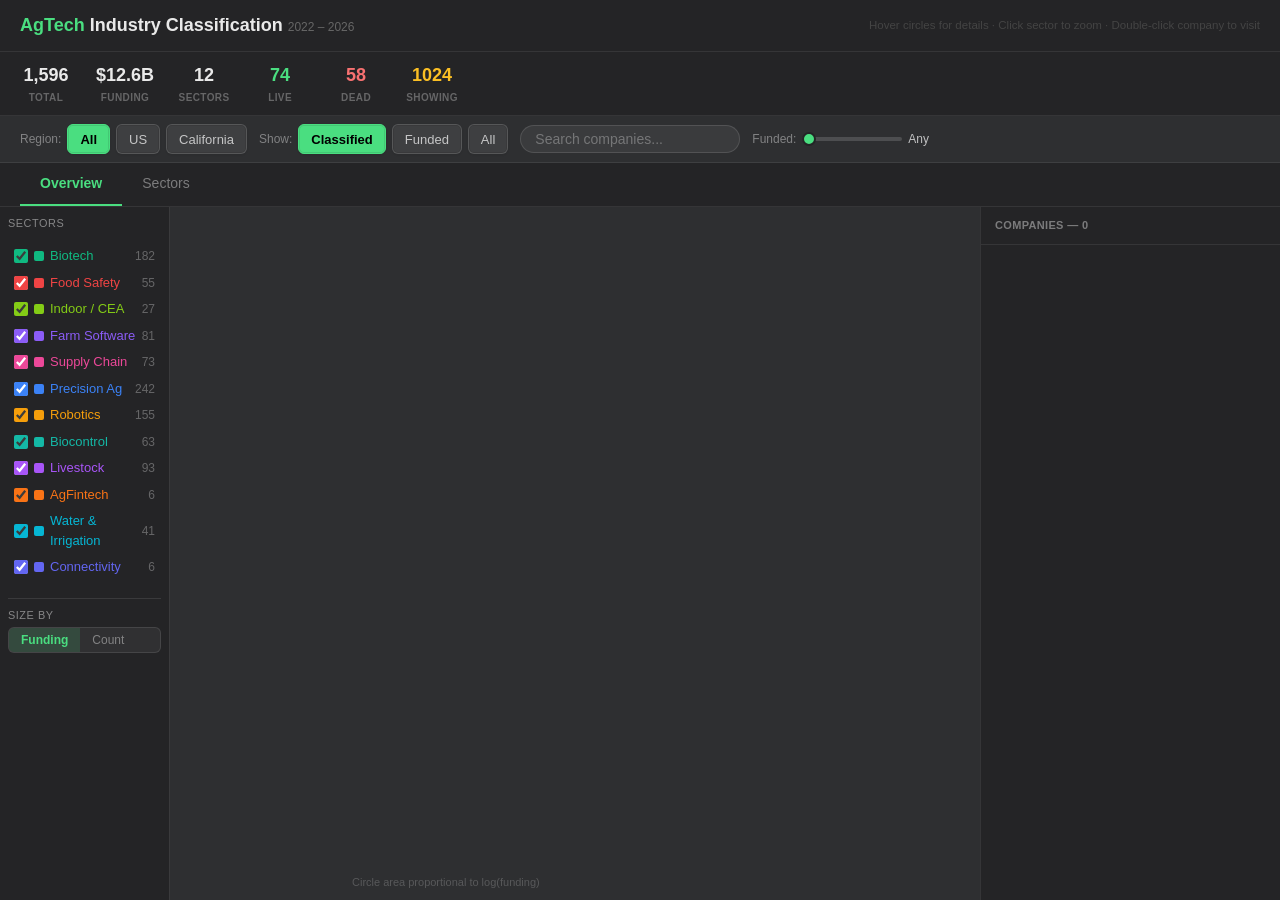
==== index.html @ d86bda13 "dashboard overhaul: mochi theme, treemap sector zoom, funding filter, full-width views" ====
<!DOCTYPE html>
<html lang="en">
<head>
<meta charset="UTF-8">
<meta name="viewport" content="width=device-width, initial-scale=1.0">
<title>AgTech Industry Classification</title>
<style>
* { box-sizing: border-box; margin: 0; padding: 0; }
body {
  font-family: ui-sans-serif, -apple-system, BlinkMacSystemFont, "Segoe UI Variable Display", "Segoe UI", Helvetica, Arial, sans-serif;
  font-size: 14px;
  line-height: 1.5;
  -webkit-font-smoothing: antialiased;
  -moz-osx-font-smoothing: grayscale;
  background: #2e2f31;
  color: rgba(255,255,255,0.9);
  height: 100vh;
  display: flex;
  flex-direction: column;
  overflow: hidden;
}

/* Header */
.header {
  padding: 12px 20px;
  display: flex;
  justify-content: space-between;
  align-items: center;
  border-bottom: 1px solid rgba(255,255,255,0.08);
  flex-shrink: 0;
  background: #242426;
}
.header h1 { font-size: 18px; font-weight: 600; }
.header h1 span { color: #4ade80; }

/* Stats bar */
.stats-bar {
  display: flex;
  gap: 24px;
  padding: 10px 20px;
  background: #242426;
  border-bottom: 1px solid rgba(255,255,255,0.08);
  flex-shrink: 0;
  flex-wrap: wrap;
}
.stat { text-align: center; min-width: 52px; }
.stat .value { font-size: 18px; font-weight: 700; color: rgba(255,255,255,0.9); }
.stat .label { font-size: 10px; font-weight: 600; color: rgba(255,255,255,0.3); text-transform: uppercase; letter-spacing: 0.04em; margin-top: 1px; }

/* Filter bar */
.filter-bar {
  display: flex;
  gap: 12px;
  align-items: center;
  padding: 8px 20px;
  background: #2e2f31;
  border-bottom: 1px solid rgba(255,255,255,0.08);
  flex-wrap: wrap;
  flex-shrink: 0;
}
.filter-group { display: flex; align-items: center; gap: 6px; }
.filter-group label { font-size: 12px; font-weight: 500; color: rgba(255,255,255,0.4); white-space: nowrap; }
.toggle-btn {
  padding: 4px 12px;
  height: 30px;
  border-radius: 6px;
  font-size: 13px;
  font-weight: 500;
  cursor: pointer;
  background: rgba(255,255,255,0.08);
  border: 1px solid rgba(255,255,255,0.12);
  color: rgba(255,255,255,0.7);
  transition: background 100ms ease-out;
  box-shadow: rgba(15,15,15,0.1) 0px 0px 0px 1px inset, rgba(15,15,15,0.1) 0px 1px 2px;
}
.toggle-btn.active { background: #4ade80; color: #000; border-color: #4ade80; font-weight: 600; }
.toggle-btn:hover:not(.active) { background: rgba(255,255,255,0.12); }
.search-inline {
  background: rgba(255,255,255,0.06);
  border: 1px solid rgba(255,255,255,0.12);
  border-radius: 17px;
  padding: 5px 14px;
  color: rgba(255,255,255,0.9);
  font-size: 14px;
  width: 220px;
  outline: none;
}
.search-inline:focus { border-color: rgb(58,151,212); box-shadow: rgb(58 151 212 / 36%) 0px 0px 0px 3px; }
.search-inline::placeholder { color: rgba(255,255,255,0.3); }
.funding-slider {
  -webkit-appearance: none;
  appearance: none;
  width: 100px;
  height: 4px;
  background: rgba(255,255,255,0.15);
  border-radius: 2px;
  outline: none;
  cursor: pointer;
}
.funding-slider::-webkit-slider-thumb {
  -webkit-appearance: none;
  width: 14px;
  height: 14px;
  border-radius: 50%;
  background: #4ade80;
  cursor: pointer;
  border: 2px solid #242426;
}
.funding-slider::-moz-range-thumb {
  width: 14px;
  height: 14px;
  border-radius: 50%;
  background: #4ade80;
  cursor: pointer;
  border: 2px solid #242426;
}

/* Tab bar */
.tab-bar {
  display: flex;
  gap: 0;
  padding: 0 20px;
  background: #242426;
  border-bottom: 1px solid rgba(255,255,255,0.08);
  flex-shrink: 0;
  position: relative;
}
.tab-bar .zoom-label {
  position: absolute;
  left: 50%;
  top: 50%;
  transform: translate(-50%, -50%);
  font-size: 15px;
  font-weight: 600;
  color: rgba(255,255,255,0.9);
  pointer-events: none;
  opacity: 0;
  transition: opacity 250ms;
}
.tab-bar .zoom-label.visible { opacity: 1; }
.tab {
  padding: 10px 20px;
  font-size: 14px;
  font-weight: 500;
  cursor: pointer;
  border-bottom: 2px solid transparent;
  color: rgba(255,255,255,0.4);
  transition: color 150ms, border-color 150ms;
  white-space: nowrap;
  user-select: none;
}
.tab:hover { color: rgba(255,255,255,0.7); }
.tab.active { color: #4ade80; border-bottom-color: #4ade80; font-weight: 600; }
.tab.hidden { display: none; }

/* Main layout */
.main { display: flex; flex: 1; min-height: 0; }

/* View panels */
.view-panel { flex: 1; min-width: 0; overflow: hidden; display: flex; flex-direction: column; }
.view-panel.hidden { display: none; }

/* Circle packing view */
#view-pack {
  position: relative;
  background: #2e2f31;
  flex-direction: row;
  display: flex;
  gap: 0;
}
#view-pack.hidden { display: none !important; }
#pack-svg { width: 100%; height: 100%; display: block; }
.pack-size-toggle {
  display: flex;
  gap: 0;
  background: rgba(255,255,255,0.06);
  border: 1px solid rgba(255,255,255,0.1);
  border-radius: 6px;
  overflow: hidden;
}
.pack-size-toggle button {
  padding: 5px 12px;
  font-size: 12px;
  font-weight: 500;
  cursor: pointer;
  background: transparent;
  border: none;
  color: rgba(255,255,255,0.4);
  transition: background 100ms ease-out, color 150ms;
}
.pack-size-toggle button.active { background: rgba(74,222,128,0.15); color: #4ade80; font-weight: 600; }
.pack-size-toggle button:hover:not(.active) { background: rgba(255,255,255,0.08); color: rgba(255,255,255,0.7); }
.sector-checks {
  display: flex;
  flex-direction: column;
  gap: 1px;
  padding: 8px 0;
}
.sector-check {
  display: flex;
  align-items: center;
  gap: 6px;
  font-size: 13px;
  font-weight: 500;
  cursor: pointer;
  user-select: none;
  padding: 3px 6px;
  border-radius: 5px;
}
.sector-check:hover { background: rgba(255,255,255,0.06); }
.sector-check input[type=checkbox] { accent-color: var(--sector-color, #4ade80); width: 14px; height: 14px; cursor: pointer; }
.sector-check .swatch { width: 10px; height: 10px; border-radius: 2px; flex-shrink: 0; }
.sector-check.excluded { opacity: 0.35; }
.sector-check .check-label { flex: 1; }
.sector-check .check-count { color: rgba(255,255,255,0.3); font-size: 12px; font-weight: 500; }
.pack-methodology {
  position: absolute;
  bottom: 10px;
  left: 182px;
  font-size: 11px;
  color: rgba(255,255,255,0.2);
  pointer-events: none;
}

/* Sectors view */
#view-sectors {
  overflow-y: auto;
  padding: 16px;
}
.sectors-grid {
  display: grid;
  grid-template-columns: repeat(auto-fill, minmax(340px, 1fr));
  gap: 12px;
}
.sector-card {
  background: #242426;
  border: 1px solid rgba(255,255,255,0.08);
  border-radius: 8px;
  padding: 16px 16px 16px 20px;
  cursor: pointer;
  transition: border-color 200ms, transform 100ms, box-shadow 200ms;
  position: relative;
  overflow: hidden;
  box-shadow: 0 2px 8px rgba(0,0,0,0.15);
}
.sector-card:hover { border-color: rgba(255,255,255,0.18); transform: translateY(-1px); box-shadow: 0 4px 16px rgba(0,0,0,0.25); }
.sector-card .sector-bar {
  position: absolute;
  top: 0;
  left: 0;
  width: 4px;
  height: 100%;
  border-radius: 8px 0 0 8px;
}
.sector-card .sector-header {
  display: flex;
  justify-content: space-between;
  align-items: flex-start;
  margin-bottom: 6px;
}
.sector-card .sector-name { font-size: 16px; font-weight: 600; }
.sector-card .sector-funding { font-size: 16px; font-weight: 700; color: #4ade80; }
.sector-card .sector-count { font-size: 12px; font-weight: 500; color: rgba(255,255,255,0.4); margin-top: 2px; text-align: right; }
.sector-card .sector-desc { font-size: 13px; color: rgba(255,255,255,0.45); margin-bottom: 10px; line-height: 1.5; }
.top-companies { display: flex; flex-wrap: wrap; gap: 5px; }
.company-chip {
  background: rgba(255,255,255,0.06);
  border: 1px solid rgba(255,255,255,0.08);
  border-radius: 4px;
  padding: 3px 8px;
  font-size: 12px;
  white-space: nowrap;
}
.company-chip.dead { opacity: 0.35; text-decoration: line-through; }
.company-chip .chip-funding { color: #4ade80; margin-left: 4px; font-weight: 500; }

/* Detail treemap view */
#view-detail {
  padding: 12px 16px;
}
.detail-header {
  display: flex;
  align-items: center;
  gap: 12px;
  margin-bottom: 10px;
  flex-shrink: 0;
}
.back-btn {
  background: rgba(255,255,255,0.08);
  border: 1px solid rgba(255,255,255,0.12);
  border-radius: 6px;
  padding: 5px 14px;
  color: rgba(255,255,255,0.9);
  font-size: 13px;
  font-weight: 500;
  cursor: pointer;
  box-shadow: rgba(15,15,15,0.1) 0px 0px 0px 1px inset, rgba(15,15,15,0.1) 0px 1px 2px;
  transition: background 100ms ease-out;
}
.back-btn:hover { background: rgba(255,255,255,0.12); }
.detail-title { font-size: 18px; font-weight: 600; }
#detail-treemap-wrap { flex: 1; min-height: 0; }
#detail-treemap-wrap svg { display: block; }

/* Sidebar */
.sidebar {
  width: 300px;
  border-left: 1px solid rgba(255,255,255,0.08);
  display: flex;
  flex-direction: column;
  overflow: hidden;
  flex-shrink: 0;
  background: #242426;
}
.sidebar-header {
  padding: 10px 14px;
  font-size: 11px;
  font-weight: 700;
  color: rgba(255,255,255,0.4);
  text-transform: uppercase;
  letter-spacing: 0.03em;
  border-bottom: 1px solid rgba(255,255,255,0.08);
  flex-shrink: 0;
}
.company-list { flex: 1; overflow-y: auto; }
.company-item {
  padding: 8px 14px;
  border-bottom: 1px solid rgba(255,255,255,0.05);
  cursor: default;
  transition: background 100ms ease-out;
}
.company-item:hover { background: rgba(255,255,255,0.04); }
.company-item.clickable { cursor: pointer; }
.company-item .ci-name { font-size: 14px; font-weight: 500; display: flex; align-items: baseline; gap: 6px; }
.company-item .ci-funding {
  display: inline-block;
  background: rgba(74,222,128,0.15);
  color: #4ade80;
  font-size: 11px;
  font-weight: 600;
  padding: 1px 6px;
  border-radius: 3px;
}
.company-item .ci-meta { color: rgba(255,255,255,0.35); font-size: 12px; margin-top: 2px; }
.company-item.dead .ci-name { color: #f87171; text-decoration: line-through; opacity: 0.6; }

/* Tooltip */
#tooltip {
  position: fixed;
  background: rgb(15,15,15);
  border: 1px solid rgba(255,255,255,0.1);
  border-radius: 6px;
  padding: 12px 14px;
  font-size: 14px;
  pointer-events: none;
  z-index: 9999;
  max-width: 300px;
  box-shadow: rgba(15,15,15,0.05) 0px 0px 0px 1px, rgba(15,15,15,0.1) 0px 5px 10px, rgba(15,15,15,0.2) 0px 15px 40px;
  display: none;
  color: rgba(255,255,255,0.9);
}
#tooltip .tt-name { font-weight: 600; font-size: 15px; margin-bottom: 8px; }
#tooltip .tt-row { display: flex; justify-content: space-between; gap: 16px; padding: 3px 0; font-size: 13px; }
#tooltip .tt-label { color: rgba(255,255,255,0.4); }
#tooltip .tt-desc { margin-top: 8px; color: rgba(255,255,255,0.6); font-size: 13px; line-height: 1.5; border-top: 1px solid rgba(255,255,255,0.08); padding-top: 8px; }
</style>
</head>
<body>

<!-- Header -->
<div class="header">
  <h1><span>AgTech</span> Industry Classification <span style="font-size:0.75rem;color:#666;font-weight:400">2022 &ndash; 2026</span></h1>
  <div style="font-size:0.72rem;color:#444">Hover circles for details &middot; Click sector to zoom &middot; Double-click company to visit</div>
</div>

<!-- Stats bar -->
<div class="stats-bar">
  <div class="stat"><div class="value" id="stat-total">0</div><div class="label">Total</div></div>
  <div class="stat"><div class="value" id="stat-funding">$0</div><div class="label">Funding</div></div>
  <div class="stat"><div class="value" id="stat-sectors">0</div><div class="label">Sectors</div></div>
  <div class="stat"><div class="value" id="stat-live" style="color:#4ade80">0</div><div class="label">Live</div></div>
  <div class="stat"><div class="value" id="stat-dead" style="color:#f87171">0</div><div class="label">Dead</div></div>
  <div class="stat"><div class="value" id="stat-showing" style="color:#fbbf24">0</div><div class="label">Showing</div></div>
</div>

<!-- Filter bar -->
<div class="filter-bar">
  <div class="filter-group">
    <label>Region:</label>
    <button class="toggle-btn active" id="btnAll" onclick="setGeo('ALL')">All</button>
    <button class="toggle-btn" id="btnUS" onclick="setGeo('US')">US</button>
    <button class="toggle-btn" id="btnCA" onclick="setGeo('CA')">California</button>
  </div>
  <div class="filter-group">
    <label>Show:</label>
    <button class="toggle-btn active" id="btnClassified" onclick="setClass('CLASSIFIED')">Classified</button>
    <button class="toggle-btn" id="btnFunded" onclick="setClass('FUNDED')">Funded</button>
    <button class="toggle-btn" id="btnAllClass" onclick="setClass('ALL')">All</button>
  </div>
  <div class="filter-group">
    <input type="text" class="search-inline" id="search" placeholder="Search companies...">
  </div>
  <div class="filter-group">
    <label>Funded:</label>
    <input type="range" id="funding-slider" min="0" max="7" value="0" class="funding-slider">
    <span id="funding-slider-label" style="font-size:12px;font-weight:500;color:rgba(255,255,255,0.7);min-width:36px">Any</span>
  </div>
</div>

<!-- Tab bar -->
<div class="tab-bar">
  <div class="tab active" id="tab-pack" onclick="switchView('pack')">Overview</div>
  <div class="tab" id="tab-sectors" onclick="switchView('sectors')">Sectors</div>
  <div class="tab hidden" id="tab-detail">Detail</div>
  <div class="zoom-label" id="zoom-label"></div>
</div>

<!-- Main -->
<div class="main">

  <!-- Circle Packing View -->
  <div class="view-panel" id="view-pack">
    <!-- Left sidebar: sector filters + size toggle -->
    <div data-pack-sidebar style="width:170px;flex-shrink:0;border-right:1px solid rgba(255,255,255,0.1);padding:8px;overflow-y:auto;background:#242426">
      <div style="font-size:0.68rem;color:rgba(255,255,255,0.45);text-transform:uppercase;letter-spacing:0.05em;margin-bottom:4px">Sectors</div>
      <div class="sector-checks" id="sector-checks"></div>
      <div style="margin-top:10px;border-top:1px solid rgba(255,255,255,0.1);padding-top:8px">
        <div style="font-size:0.68rem;color:rgba(255,255,255,0.45);text-transform:uppercase;letter-spacing:0.05em;margin-bottom:4px">Size by</div>
        <div class="pack-size-toggle">
          <button id="btn-size-funding" class="active" onclick="setSizeMode('funding')">Funding</button>
          <button id="btn-size-count" onclick="setSizeMode('count')">Count</button>
        </div>
      </div>
    </div>
    <!-- Pack canvas -->
    <div style="flex:1;position:relative;overflow:hidden" id="pack-canvas">
      <svg id="pack-svg"></svg>
      <div id="pack-treemap-overlay" style="display:none;position:absolute;inset:0;background:#2e2f31;overflow:hidden;flex-direction:column"></div>
      <div class="pack-methodology" id="pack-methodology">Circle area proportional to log(funding)</div>
    </div>
  </div>

  <!-- Sectors Grid View -->
  <div class="view-panel hidden" id="view-sectors">
    <div class="sectors-grid" id="sectors-grid"></div>
  </div>

  <!-- Detail Treemap View -->
  <div class="view-panel hidden" id="view-detail">
    <div class="detail-header">
      <button class="back-btn" id="back-btn" onclick="goBack()">&#8592; Back</button>
      <div class="detail-title" id="detail-title"></div>
    </div>
    <div id="detail-treemap-wrap" style="flex:1;min-height:0"></div>
  </div>

  <!-- Sidebar: company list -->
  <div class="sidebar">
    <div class="sidebar-header"><span id="sidebar-label">Companies</span> &mdash; <span id="list-count">0</span></div>
    <div class="company-list" id="company-list"></div>
  </div>

</div>

<div id="tooltip"></div>

<script src="https://d3js.org/d3.v7.min.js"></script>
<script>
// ─────────────────────────────────────────────
// Injected data
// ─────────────────────────────────────────────
const DATA = {"companies": [{"name": "2W iTech LLC", "category": "UNKNOWN", "country": "US", "hq_state": "CA", "status": "UNKNOWN", "website": null, "funding": 0, "funding_rounds": [], "description": "Fast field trace detection of herbicides in water", "sources": ["nifa", "nsf_sbir"], "data_richness": 3, "wayback_url": null}, {"name": "2nd Nature", "category": "UNKNOWN", "country": "US", "hq_state": null, "status": "LIVE", "website": "https://www.2ndnature.bio/", "funding": 0, "funding_rounds": [], "description": "", "sources": ["world_agritech"], "data_richness": 2, "wayback_url": null}, {"name": "3Bar Biologics Inc.", "category": "BIOTECH", "country": "US", "hq_state": null, "status": "UNKNOWN", "website": null, "funding": 0, "funding_rounds": [], "description": "Biotechnology", "sources": ["thrive_alumni"], "data_richness": 1, "wayback_url": null}, {"name": "3DEO, Inc.", "category": "LIVESTOCK", "country": "US", "hq_state": "CA", "status": "UNKNOWN", "website": null, "funding": 0, "funding_rounds": [], "description": "This SBIR Phase I Project aims to tackle the two greatest barriers to technology adoption associated with metal additive manufacturing (AM) - cost and", "sources": ["nsf_sbir"], "data_richness": 3, "wayback_url": null}, {"name": "3DGEO DEVELOPMENT INC", "category": "ROBOTICS", "country": "US", "hq_state": "CA", "status": "UNKNOWN", "website": null, "funding": 0, "funding_rounds": [], "description": "This Small Business Innovation Research Phase I project will exploit recent advancements in optimal algorithms for solving the Hamilton-Jacobi equatio", "sources": ["nsf_sbir"], "data_richness": 3, "wayback_url": null}, {"name": "3FATES-XRAY, INC.", "category": "SUPPLY_CHAIN", "country": "US", "hq_state": "CA", "status": "UNKNOWN", "website": null, "funding": 0, "funding_rounds": [], "description": "The broader impact of this Small Business Innovation Research (SBIR) Phase I project relates to the benefits of next-generation X-ray imaging systems.", "sources": ["nsf_sbir"], "data_richness": 3, "wayback_url": null}, {"name": "3Gear Systems", "category": "ROBOTICS", "country": "US", "hq_state": "CA", "status": "UNKNOWN", "website": null, "funding": 0, "funding_rounds": [], "description": "This Small Business Innovation Research (SBIR) Phase I project aims to demonstrate the feasibility of a 3D gestural user input system for computer aid", "sources": ["nsf_sbir"], "data_richness": 3, "wayback_url": null}, {"name": "3LC", "category": "UNKNOWN", "country": "US", "hq_state": null, "status": "LIVE", "website": "https://3lc.ai/", "funding": 0, "funding_rounds": [], "description": "", "sources": ["world_agritech"], "data_richness": 2, "wayback_url": null}, {"name": "3VO MEDICAL, INC", "category": "BIOTECH", "country": "US", "hq_state": "CA", "status": "UNKNOWN", "website": null, "funding": 0, "funding_rounds": [], "description": "The broader/commercial impact of this Small Business Innovation Research Phase I project is the first medical device intervention for augmenting Stage", "sources": ["nsf_sbir"], "data_richness": 3, "wayback_url": null}, {"name": "4AG Robotics", "category": "ROBOTICS", "country": "US", "hq_state": null, "status": "UNKNOWN", "website": null, "funding": 0, "funding_rounds": [], "description": "On-Farm Decision Support", "sources": ["thrive_alumni"], "data_richness": 1, "wayback_url": null}, {"name": "4WIND SCIENCE AND ENGINEERING, LLC.", "category": "PRECISION_AG", "country": "US", "hq_state": "CA", "status": "UNKNOWN", "website": null, "funding": 0, "funding_rounds": [], "description": "This SBIR Phase I project will develop a carbon nanotube based filament that acts as an electron emitter.  The carbon nanotube filament will be applie", "sources": ["nsf_sbir"], "data_richness": 3, "wayback_url": null}, {"name": "6308 SHOREWOOD COURT", "category": "UNKNOWN", "country": "US", "hq_state": "CA", "status": "UNKNOWN", "website": null, "funding": 0, "funding_rounds": [], "description": "Biochemical Isolation of Bs2 and AvrBs2 Interacting Proteins", "sources": ["nifa"], "data_richness": 2, "wayback_url": null}, {"name": "7 GENERATION GAMES INC", "category": "UNKNOWN", "country": "US", "hq_state": "CA", "status": "UNKNOWN", "website": null, "funding": 0, "funding_rounds": [], "description": "Growing Math: Accessible, Cross-Curricular Education in Food and Agricultural Sciences", "sources": ["nifa"], "data_richness": 2, "wayback_url": null}, {"name": "ABZ Innovation", "category": "PRECISION_AG", "country": "Hungary", "hq_state": null, "status": "LIVE", "website": "https://abzinnovation.com", "funding": 8179816.0, "funding_rounds": [{"amount": 8179816.0, "type": "Venture - Series Unknown", "date": "January 2026"}], "description": "Drones, Agriculture, B2B Software, Electronics, Hardware, Manufacturing", "sources": ["growthlist"], "data_richness": 3, "wayback_url": null}, {"name": "ACATECHOL, INC.", "category": "PRECISION_AG", "country": "US", "hq_state": "CA", "status": "UNKNOWN", "website": null, "funding": 0, "funding_rounds": [], "description": "The broader impact/commercial potential of this Small Business Innovation Research (SBIR) Phase I project is a novel anti-infective coating to mitigat", "sources": ["nsf_sbir"], "data_richness": 3, "wayback_url": null}, {"name": "ACP Semiconductor Inc.", "category": "PRECISION_AG", "country": "US", "hq_state": "CA", "status": "UNKNOWN", "website": null, "funding": 0, "funding_rounds": [], "description": "The broader impact/commercial potential of this Small Business Innovation Research (SBIR) Phase I project will enable the development of a unique low ", "sources": ["nsf_sbir"], "data_richness": 3, "wayback_url": null}, {"name": "ACRIGEN BIOSCIENCES, INC.", "category": "BIOTECH", "country": "US", "hq_state": "CA", "status": "UNKNOWN", "website": null, "funding": 0, "funding_rounds": [], "description": "The broader impact of this Small Business Innovation Research (SBIR) Phase I project is to enable safe and effective human gene editing, providing the", "sources": ["nsf_sbir"], "data_richness": 3, "wayback_url": null}, {"name": "ACROSS AI, INC", "category": "AG_FINTECH", "country": "US", "hq_state": "CA", "status": "UNKNOWN", "website": null, "funding": 0, "funding_rounds": [], "description": "The broader/commercial impact of this Small Business Innovation Research (SBIR) Phase I project is to transform enterprise knowledge work by improving", "sources": ["nsf_sbir"], "data_richness": 3, "wayback_url": null}, {"name": "ACTINIX", "category": "ROBOTICS", "country": "US", "hq_state": "CA", "status": "UNKNOWN", "website": null, "funding": 0, "funding_rounds": [], "description": "This Small Business Innovation Research (SBIR) Phase I project is for the construction of an ultra-high-resolution, high-precision phase-shift measure", "sources": ["nsf_sbir"], "data_richness": 3, "wayback_url": null}, {"name": "AEMS CORP", "category": "FOOD_SAFETY", "country": "US", "hq_state": "CA", "status": "UNKNOWN", "website": null, "funding": 0, "funding_rounds": [], "description": "Reformatting GRAS Ingredients as Antimicrobial Materials", "sources": ["nifa"], "data_richness": 2, "wayback_url": null}, {"name": "AEPNUS TECHNOLOGY INC", "category": "UNKNOWN", "country": "US", "hq_state": "CA", "status": "UNKNOWN", "website": null, "funding": 0, "funding_rounds": [], "description": "The broader/commercial impact of this Small Business Innovation Research (SBIR) Phase I project is the creation of an economical and climate-friendly ", "sources": ["nsf_sbir"], "data_richness": 3, "wayback_url": null}, {"name": "AEROMUTABLE CORPORATION", "category": "PRECISION_AG", "country": "US", "hq_state": "CA", "status": "UNKNOWN", "website": null, "funding": 0, "funding_rounds": [], "description": "The broader impact/commercial potential of this Small Business Innovation Research (SBIR) project is to reduce fuel consumption and improve safety in ", "sources": ["nsf_sbir"], "data_richness": 3, "wayback_url": null}, {"name": "AERULEAN PLANT IDENTIFICATION SYSTEMS INC", "category": "UNKNOWN", "country": "US", "hq_state": "CA", "status": "UNKNOWN", "website": null, "funding": 0, "funding_rounds": [], "description": "Breaking the Information Bottlenecks in Retail Plant Sales", "sources": ["nifa"], "data_richness": 2, "wayback_url": null}, {"name": "AFINGEN, INC.", "category": "AG_BIOCONTROL", "country": "US", "hq_state": "CA", "status": "UNKNOWN", "website": null, "funding": 0, "funding_rounds": [], "description": "Fast-growing high-yield forage crops via a novel biotechnology platform", "sources": ["nifa"], "data_richness": 2, "wayback_url": null}, {"name": "AGENTAI, INC.", "category": "UNKNOWN", "country": "US", "hq_state": "CA", "status": "UNKNOWN", "website": null, "funding": 0, "funding_rounds": [], "description": "Distributed Human Augmentation of Artificial Intelligence", "sources": ["nifa"], "data_richness": 2, "wayback_url": null}, {"name": "AGGENE", "category": "BIOTECH", "country": "US", "hq_state": null, "status": "UNKNOWN", "website": null, "funding": 0, "funding_rounds": [], "description": "Biotechnology", "sources": ["thrive_alumni"], "data_richness": 1, "wayback_url": null}, {"name": "AGIL THERAPEUTICS, INC.", "category": "WATER_IRRIGATION", "country": "US", "hq_state": "CA", "status": "UNKNOWN", "website": null, "funding": 0, "funding_rounds": [], "description": "This Small Business Innovation Research Phase (SBIR) I project is a novel procedural treatment for the 5-10 million people in the U.S. with medical re", "sources": ["nsf_sbir"], "data_richness": 3, "wayback_url": null}, {"name": "AGPOLLEN, LLC", "category": "UNKNOWN", "country": "US", "hq_state": "CA", "status": "UNKNOWN", "website": null, "funding": 0, "funding_rounds": [], "description": "Development of Nest Attractant for the Blue Orchard Bee", "sources": ["nifa"], "data_richness": 2, "wayback_url": null}, {"name": "AGRAQUEST, INC.", "category": "AG_BIOCONTROL", "country": "US", "hq_state": "CA", "status": "UNKNOWN", "website": null, "funding": 0, "funding_rounds": [], "description": "Development of a Novel Microbial Biopesticide for the Control of Insect Pests", "sources": ["nifa"], "data_richness": 2, "wayback_url": null}, {"name": "AGRI-ANALYSIS LLC", "category": "UNKNOWN", "country": "US", "hq_state": "CA", "status": "UNKNOWN", "website": null, "funding": 0, "funding_rounds": [], "description": "Nanobodies as Novel Reagents for Accurate and Rapid Identification of Viral Pathogens in Specialty Crop Plants", "sources": ["nifa"], "data_richness": 2, "wayback_url": null}, {"name": "AGRICULTURAL RESEARCH SERVICE", "category": "UNKNOWN", "country": "US", "hq_state": "CA", "status": "UNKNOWN", "website": null, "funding": 0, "funding_rounds": [], "description": "Does the SLEEPY1 (SLY1) F-box Gene of Arabidopsis Control GA Signaling by Proteolysis?", "sources": ["nifa"], "data_richness": 2, "wayback_url": null}, {"name": "AGRICULTURE & LAND BASED TRAINING ASSOC", "category": "PRECISION_AG", "country": "US", "hq_state": "CA", "status": "UNKNOWN", "website": null, "funding": 0, "funding_rounds": [], "description": "Small Farmer Education, Outreach and Technical Assistance Program on the Central Coast of California", "sources": ["nifa"], "data_richness": 2, "wayback_url": null}, {"name": "AGRIPLAY VENTURES INC.", "category": "INDOOR_CEA", "country": "US", "hq_state": null, "status": "UNKNOWN", "website": null, "funding": 0, "funding_rounds": [], "description": "Next Gen Farms", "sources": ["thrive_alumni"], "data_richness": 1, "wayback_url": null}, {"name": "AGRO-AI", "category": "UNKNOWN", "country": "US", "hq_state": null, "status": "LIVE", "website": "https://agroai-pilot.com/", "funding": 0, "funding_rounds": [], "description": "", "sources": ["world_agritech"], "data_richness": 2, "wayback_url": null}, {"name": "AGRODIT", "category": "UNKNOWN", "country": "US", "hq_state": null, "status": "UNKNOWN", "website": null, "funding": 0, "funding_rounds": [], "description": "", "sources": ["thrive_alumni"], "data_richness": 0, "wayback_url": null}, {"name": "AGROFOCAL TECHNOLOGIES, INC", "category": "PRECISION_AG", "country": "US", "hq_state": "California", "status": "UNKNOWN", "website": null, "funding": 0, "funding_rounds": [], "description": "Real-Time Crop Monitoring System mountable on any Farm Vehicle", "sources": ["sbir_bulk"], "data_richness": 3, "wayback_url": null}, {"name": "AGTEC INNOVATIONS INC", "category": "SUPPLY_CHAIN", "country": "US", "hq_state": "California", "status": "LIVE", "website": "https://www.agtecinnovations.com", "funding": 0, "funding_rounds": [], "description": "SMARTP Fertilizer - The Environment-Friendly Phosphate Alternative", "sources": ["nsf_sbir", "sbir_bulk"], "data_richness": 5, "wayback_url": null}, {"name": "AGUILA TECHNOLOGIES INC", "category": "PRECISION_AG", "country": "US", "hq_state": "CA", "status": "UNKNOWN", "website": null, "funding": 0, "funding_rounds": [], "description": "***  9761500  Capote         This Small Business Innovation Research Phase I project aims to develop entirely new electrographic toners that, when com", "sources": ["nsf_sbir"], "data_richness": 3, "wayback_url": null}, {"name": "AGVOICE", "category": "FARM_SOFTWARE", "country": "US", "hq_state": null, "status": "UNKNOWN", "website": null, "funding": 0, "funding_rounds": [], "description": "Cloud Services / SAAS", "sources": ["thrive_alumni"], "data_richness": 1, "wayback_url": null}, {"name": "AGvisorPRO", "category": "FARM_SOFTWARE", "country": "US", "hq_state": null, "status": "UNKNOWN", "website": null, "funding": 0, "funding_rounds": [], "description": "Cloud Services / SAAS", "sources": ["thrive_alumni"], "data_richness": 1, "wayback_url": null}, {"name": "AI LINEAR INC.", "category": "PRECISION_AG", "country": "US", "hq_state": "CA", "status": "UNKNOWN", "website": null, "funding": 0, "funding_rounds": [], "description": "The broader impact/commercial potential of this Phase I project is the development of a fundamental electronic building block (i.e., smart amplifier) ", "sources": ["nsf_sbir"], "data_richness": 3, "wayback_url": null}, {"name": "AIARD", "category": "UNKNOWN", "country": "US", "hq_state": "CA", "status": "UNKNOWN", "website": null, "funding": 0, "funding_rounds": [], "description": "2012 AIARD Future Leaders Forum", "sources": ["nifa"], "data_richness": 2, "wayback_url": null}, {"name": "AIRCURE TECH", "category": "UNKNOWN", "country": "US", "hq_state": null, "status": "LIVE", "website": "https://www.aircuretech.com/", "funding": 0, "funding_rounds": [], "description": "", "sources": ["world_agritech"], "data_richness": 2, "wayback_url": null}, {"name": "AIRITY TECHNOLOGIES, INC.", "category": "ROBOTICS", "country": "US", "hq_state": "CA", "status": "UNKNOWN", "website": null, "funding": 0, "funding_rounds": [], "description": "The broader impact/commercial potential of this Small Business Innovation Research (SBIR) Phase I project is the development of a medical device that ", "sources": ["nsf_sbir"], "data_richness": 3, "wayback_url": null}, {"name": "AIRSTREAMS RENEWABLES, INC.", "category": "UNKNOWN", "country": "US", "hq_state": "CA", "status": "UNKNOWN", "website": null, "funding": 0, "funding_rounds": [], "description": "Online, internet-based training for wind technicians work on wind farms", "sources": ["nifa"], "data_richness": 2, "wayback_url": null}, {"name": "AIVOCODE", "category": "UNKNOWN", "country": "US", "hq_state": "CA", "status": "UNKNOWN", "website": null, "funding": 0, "funding_rounds": [], "description": "The broader impact/commercial potential of this Small Business Innovation Research (SBIR) Phase I project is to enable transformative advances into th", "sources": ["nsf_sbir"], "data_richness": 3, "wayback_url": null}, {"name": "AKORN TECHNOLOGY, INC.", "category": "AG_BIOCONTROL", "country": "US", "hq_state": "CA", "status": "UNKNOWN", "website": null, "funding": 0, "funding_rounds": [], "description": "The broader impact of this SBIR Phase 1 project will be in significant reduction of food waste.  Food waste is a critically important global challenge", "sources": ["nsf_sbir"], "data_richness": 3, "wayback_url": null}, {"name": "ALAMEDA POINT COLLABORATIVE, INC.", "category": "BIOTECH", "country": "US", "hq_state": "CA", "status": "UNKNOWN", "website": null, "funding": 0, "funding_rounds": [], "description": "APC Growing Youth Food Security Project", "sources": ["nifa"], "data_richness": 2, "wayback_url": null}, {"name": "ALGENESIS CORPORATION", "category": "UNKNOWN", "country": "US", "hq_state": "CA", "status": "UNKNOWN", "website": null, "funding": 0, "funding_rounds": [], "description": "The broader impact/commercial potential of this Small Business Innovation Research (SBIR) project is to create sustainable and biodegradable polyureth", "sources": ["nsf_sbir"], "data_richness": 3, "wayback_url": null}, {"name": "ALGI", "category": "UNKNOWN", "country": "US", "hq_state": null, "status": "UNKNOWN", "website": null, "funding": 0, "funding_rounds": [], "description": "", "sources": ["thrive_alumni"], "data_richness": 0, "wayback_url": null}, {"name": "ALL Power Labs INC", "category": "BIOTECH", "country": "US", "hq_state": "CA", "status": "UNKNOWN", "website": null, "funding": 0, "funding_rounds": [], "description": "This SBIR Phase I project enables the research and development of a new hybrid fixed-fluidized biomass gasifier design that allows for a higher carbon", "sources": ["nsf_sbir"], "data_richness": 3, "wayback_url": null}, {"name": "ALLIANCE FOR ANIMAL GENOME RESEARCH", "category": "BIOTECH", "country": "US", "hq_state": "CA", "status": "UNKNOWN", "website": null, "funding": 0, "funding_rounds": [], "description": "International Bovine Genomics Phase II Workshop", "sources": ["nifa"], "data_richness": 2, "wayback_url": null}, {"name": "ALLOPARTIS BIOTECHNOLOGIES", "category": "BIOTECH", "country": "US", "hq_state": "CA", "status": "UNKNOWN", "website": null, "funding": 0, "funding_rounds": [], "description": "Improving enzymes for saccharafication of sustainable cellulosic biomass for biofuel production", "sources": ["nifa"], "data_richness": 2, "wayback_url": null}, {"name": "ALPHASTAR TECHNOLOGY SOLUTIONS", "category": "UNKNOWN", "country": "US", "hq_state": "California", "status": "LIVE", "website": "http://www.alphastarcorp.com", "funding": 0, "funding_rounds": [], "description": "Grain Boundary Engineering in Additive Manufacturing (AM)", "sources": ["sbir_bulk"], "data_richness": 5, "wayback_url": null}, {"name": "ALPINE HYDROMET", "category": "PRECISION_AG", "country": "US", "hq_state": "CA", "status": "UNKNOWN", "website": null, "funding": 0, "funding_rounds": [], "description": "Snow Water Content Sensor - Application Research of Cosmic Ray Attenuation Principal for Snow Water Content", "sources": ["nifa"], "data_richness": 2, "wayback_url": null}, {"name": "ALSUS MEDICAL, INC.", "category": "UNKNOWN", "country": "US", "hq_state": "CA", "status": "UNKNOWN", "website": null, "funding": 0, "funding_rounds": [], "description": "The broader impact of this Small Business Innovation Research (SBIR) Phase I project is to provide a low-cost, safe, and durable treatment option for ", "sources": ["nsf_sbir"], "data_richness": 3, "wayback_url": null}, {"name": "ALTEX TECHNOLOGIES CORPORATION", "category": "WATER_IRRIGATION", "country": "US", "hq_state": "California", "status": "LIVE", "website": "http://www.altextech.com", "funding": 0, "funding_rounds": [], "description": "DOE Phase I DE-SC0022445, FOA DE-FOA-0002859, DOE Topic 21f, \"Enhanced Biochar for Soil Reclamation Co-Produced by a Drop-In Biofuels Process\"", "sources": ["nifa", "sbir_bulk"], "data_richness": 5, "wayback_url": null}, {"name": "ALUMINIO INC.", "category": "UNKNOWN", "country": "US", "hq_state": "CA", "status": "UNKNOWN", "website": null, "funding": 0, "funding_rounds": [], "description": "The broader impact/commercial potential of this Small Business Innovation Research Phase I project will focus on researching and developing aluminum--", "sources": ["nsf_sbir"], "data_richness": 3, "wayback_url": null}, {"name": "AMERICAN ASSOCIATION OF WILDLIFE VETERINARIANS", "category": "UNKNOWN", "country": "US", "hq_state": "CA", "status": "UNKNOWN", "website": null, "funding": 0, "funding_rounds": [], "description": "\"Conservation and Health of Captive and Free-Living Wildlife:\"  A Joint Conference of the AAWV, AAZY and WDA", "sources": ["nifa"], "data_richness": 2, "wayback_url": null}, {"name": "AMERICAN OLIVE OIL PRODUCERS ASSOCIATION", "category": "PRECISION_AG", "country": "US", "hq_state": "CA", "status": "UNKNOWN", "website": null, "funding": 0, "funding_rounds": [], "description": "Developing a trans-disciplinary strategic plan for the American olive oil industry to identify and prioritize research opportunities and challenges", "sources": ["nifa"], "data_richness": 2, "wayback_url": null}, {"name": "AMEROM LLC", "category": "UNKNOWN", "country": "US", "hq_state": "CA", "status": "UNKNOWN", "website": null, "funding": 0, "funding_rounds": [], "description": "This award is funded under the American Recovery and Reinvestment Act of 2009 (Public Law 111-5).\n\nThis Small Business Technology Transfer Phase I pro", "sources": ["nsf_sbir"], "data_richness": 3, "wayback_url": null}, {"name": "ANELLO PHOTONICS INC.", "category": "ROBOTICS", "country": "US", "hq_state": "CA", "status": "UNKNOWN", "website": null, "funding": 0, "funding_rounds": [], "description": "The broader impact/commercial potential of this Small Business Innovation Research (SBIR) Phase I project is improving the safety and reliability of a", "sources": ["nsf_sbir"], "data_richness": 3, "wayback_url": null}, {"name": "ANEWAMERICA COMMUNITY CORPORATION", "category": "UNKNOWN", "country": "US", "hq_state": "CA", "status": "UNKNOWN", "website": null, "funding": 0, "funding_rounds": [], "description": "Green Market Community Food Project:  Creating Opportunities for New American Farmers and Entrepreneurs", "sources": ["nifa"], "data_richness": 2, "wayback_url": null}, {"name": "ANNELIDA ORGANICS", "category": "BIOTECH", "country": "US", "hq_state": null, "status": "UNKNOWN", "website": null, "funding": 0, "funding_rounds": [], "description": "Biotechnology", "sources": ["thrive_alumni"], "data_richness": 1, "wayback_url": null}, {"name": "ANTA BIOTECHNOLOGIES CORPORATION", "category": "ROBOTICS", "country": "US", "hq_state": "CA", "status": "UNKNOWN", "website": null, "funding": 0, "funding_rounds": [], "description": "The broader impact/commercial potential of this Small Business Innovation Research (SBIR) project is to democratize access to advanced diagnostics too", "sources": ["nsf_sbir"], "data_richness": 3, "wayback_url": null}, {"name": "AOSense, Inc.", "category": "PRECISION_AG", "country": "US", "hq_state": "CA", "status": "UNKNOWN", "website": null, "funding": 0, "funding_rounds": [], "description": "This Small Business Innovation Research Program (SBIR) Phase I project will develop a detailed design and a comprehensive performance model for a high", "sources": ["nsf_sbir"], "data_richness": 3, "wayback_url": null}, {"name": "APERTUREDATA INC.", "category": "UNKNOWN", "country": "US", "hq_state": "CA", "status": "UNKNOWN", "website": null, "funding": 0, "funding_rounds": [], "description": "The broader impact/commercial potential of this Small Business Innovation Research (SBIR) Phase I project will be to offer a unifying backend that wil", "sources": ["nsf_sbir"], "data_richness": 3, "wayback_url": null}, {"name": "APEX BAIT TECHNOLOGIES, INC.", "category": "LIVESTOCK", "country": "US", "hq_state": "California", "status": "LIVE", "website": "http://www.apexbait.com/", "funding": 0, "funding_rounds": [], "description": "APEX-FLB: A Safe and Inexpensive Formulation for the Control of Stable Fly in Livestock Industries", "sources": ["sbir_bulk"], "data_richness": 5, "wayback_url": null}, {"name": "APPLIED BIOTECHNOLOGY INSTITUTE", "category": "PRECISION_AG", "country": "US", "hq_state": "CA", "status": "UNKNOWN", "website": null, "funding": 0, "funding_rounds": [], "description": "Synergy of Plant-Produced Enzymes to Convert Forest Products into Biofuels", "sources": ["nifa"], "data_richness": 2, "wayback_url": null}, {"name": "APPLIED PROCESS TECHNOLOGY, INC.", "category": "UNKNOWN", "country": "US", "hq_state": "CA", "status": "UNKNOWN", "website": null, "funding": 0, "funding_rounds": [], "description": "Economical Nitrate Reduction from Drinking Water Sources", "sources": ["nifa"], "data_richness": 2, "wayback_url": null}, {"name": "ARACARI BIOSCIENCES, INC.", "category": "BIOTECH", "country": "US", "hq_state": "CA", "status": "UNKNOWN", "website": null, "funding": 0, "funding_rounds": [], "description": "This SBIR Phase I project proposes to commercially develop an in vitro (cell culture) platform to enhance the efficiency of drug discovery. Every drug", "sources": ["nsf_sbir"], "data_richness": 3, "wayback_url": null}, {"name": "ARACOR", "category": "AG_BIOCONTROL", "country": "US", "hq_state": "CA", "status": "UNKNOWN", "website": null, "funding": 0, "funding_rounds": [], "description": "This Small Business Innovation Research (SBIR) Phase I project will investigate X-ray diffraction as an accurate, cost-effective method to monitor and", "sources": ["nsf_sbir"], "data_richness": 3, "wayback_url": null}, {"name": "ARENA PESTICIDE MANAGEMENT", "category": "UNKNOWN", "country": "US", "hq_state": "CA", "status": "UNKNOWN", "website": null, "funding": 0, "funding_rounds": [], "description": "A Reverse Venturi Atomization Chamber", "sources": ["nifa"], "data_richness": 2, "wayback_url": null}, {"name": "ARGIL, INC.", "category": "UNKNOWN", "country": "US", "hq_state": "CA", "status": "UNKNOWN", "website": null, "funding": 0, "funding_rounds": [], "description": "This Small Business Innovation Research (SBIR) Phase I project will develop scalable solution processed techniques to create unique fast switching ele", "sources": ["nsf_sbir"], "data_richness": 3, "wayback_url": null}, {"name": "AROGI INC", "category": "PRECISION_AG", "country": "US", "hq_state": "CA", "status": "UNKNOWN", "website": null, "funding": 0, "funding_rounds": [], "description": "The broader impact/commercial potential of this Small Business Innovation Research (SBIR) Phase I project is to make citizens safer and government mor", "sources": ["nsf_sbir"], "data_richness": 3, "wayback_url": null}, {"name": "ARRUGA", "category": "UNKNOWN", "country": "US", "hq_state": null, "status": "UNKNOWN", "website": null, "funding": 0, "funding_rounds": [], "description": "", "sources": ["thrive_alumni"], "data_richness": 0, "wayback_url": null}, {"name": "ARTIFEX EQUIPMENT, INC.", "category": "AG_BIOCONTROL", "country": "US", "hq_state": "CA", "status": "UNKNOWN", "website": null, "funding": 0, "funding_rounds": [], "description": "A New Method for Drying Wet Books Using Super Absorbent Polymers as Desiccant", "sources": ["nifa"], "data_richness": 2, "wayback_url": null}, {"name": "ASTALAKE BIOSYSTEMS, INC.", "category": "UNKNOWN", "country": "US", "hq_state": "CA", "status": "UNKNOWN", "website": null, "funding": 0, "funding_rounds": [], "description": "Genetic optimization of corn lignin biosynthesis for synergistic improvements in forage quality, yield and preservation", "sources": ["nifa"], "data_richness": 2, "wayback_url": null}, {"name": "ASTROFORGE, INC.", "category": "SUPPLY_CHAIN", "country": "US", "hq_state": "CA", "status": "UNKNOWN", "website": null, "funding": 0, "funding_rounds": [], "description": "This SBIR Phase I project will work to revolutionize the precious metal commodity market through asteroid mining. The company aims to identify and min", "sources": ["nsf_sbir"], "data_richness": 3, "wayback_url": null}, {"name": "ATLAS AI P.B.C.", "category": "PRECISION_AG", "country": "US", "hq_state": "CA", "status": "UNKNOWN", "website": null, "funding": 0, "funding_rounds": [], "description": "The broader impact/commercial potential of this Small Business Innovation Research (SBIR) Phase I project is to enable production of high resolution, ", "sources": ["nsf_sbir"], "data_richness": 3, "wayback_url": null}, {"name": "ATMOSENSE, INC.", "category": "PRECISION_AG", "country": "US", "hq_state": "CA", "status": "UNKNOWN", "website": null, "funding": 0, "funding_rounds": [], "description": "The broader/commercial impact of this Small Business Innovation Research (SBIR) Phase I project is to enable the discovery of new materials used in mi", "sources": ["nsf_sbir"], "data_richness": 3, "wayback_url": null}, {"name": "AUTONOMOUS PIVOT", "category": "ROBOTICS", "country": "US", "hq_state": null, "status": "UNKNOWN", "website": null, "funding": 0, "funding_rounds": [], "description": "", "sources": ["thrive_alumni"], "data_richness": 0, "wayback_url": null}, {"name": "AV AgTech Fund 1, LLC  (CIK 0002059144)", "category": "UNKNOWN", "country": "US", "hq_state": null, "status": "UNKNOWN", "website": null, "funding": 0, "funding_rounds": [], "description": "SEC Form D filing: \"agtech\"", "sources": ["sec_edgar"], "data_richness": 1, "wayback_url": null}, {"name": "AWG", "category": "UNKNOWN", "country": "US", "hq_state": null, "status": "UNKNOWN", "website": null, "funding": 0, "funding_rounds": [], "description": "", "sources": ["thrive_alumni"], "data_richness": 0, "wayback_url": null}, {"name": "AXPRO SEMI", "category": "SUPPLY_CHAIN", "country": "US", "hq_state": "California", "status": "LIVE", "website": "www.axprosemi.com", "funding": 0, "funding_rounds": [], "description": "SBIR Phase I: RISC-V and FPGA Pipeline-Coupled Heterogeneous Compute Microprocessor Architecture and Emulation Software Tools to Dramatically Improve ", "sources": ["nsf_sbir", "sbir_bulk"], "data_richness": 5, "wayback_url": null}, {"name": "Abricate Inc", "category": "ROBOTICS", "country": "US", "hq_state": "CA", "status": "UNKNOWN", "website": null, "funding": 0, "funding_rounds": [], "description": "This SBIR Phase I project intends to create a human to machine language tool that allows anything from the simplest shape to the most complex engineer", "sources": ["nsf_sbir"], "data_richness": 3, "wayback_url": null}, {"name": "Abundant Robotics", "category": "ROBOTICS", "country": "US", "hq_state": "CA", "status": "UNKNOWN", "website": "https://abundantrobotics.com", "funding": 12000000.0, "funding_rounds": [{"amount": 12000000.0, "type": "total_raised", "date": null}], "description": "Apple harvesting robots using vacuum technology", "sources": ["seed_list"], "data_richness": 4, "wayback_url": null}, {"name": "Ac-Planta", "category": "UNKNOWN", "country": "US", "hq_state": "CA", "status": "UNKNOWN", "website": null, "funding": 0, "funding_rounds": [], "description": "", "sources": ["wgcit"], "data_richness": 2, "wayback_url": null}, {"name": "AcoustiComm", "category": "PRECISION_AG", "country": "US", "hq_state": "CA", "status": "UNKNOWN", "website": null, "funding": 0, "funding_rounds": [], "description": "This Small Business Innovation Research (SBIR) Phase I Project supports the development of a low cost, highly efficient, wireless, underwater modem th", "sources": ["nsf_sbir"], "data_richness": 3, "wayback_url": null}, {"name": "AcreTrader", "category": "FARM_SOFTWARE", "country": "US", "hq_state": null, "status": "UNKNOWN", "website": null, "funding": 0, "funding_rounds": [], "description": "Agribusiness Platform", "sources": ["thrive_alumni"], "data_richness": 1, "wayback_url": null}, {"name": "Acuity Agriculture", "category": "PRECISION_AG", "country": "US", "hq_state": null, "status": "UNKNOWN", "website": null, "funding": 0, "funding_rounds": [], "description": "Connected Devices", "sources": ["thrive_alumni"], "data_richness": 1, "wayback_url": null}, {"name": "Add-vision, Incorporated", "category": "BIOTECH", "country": "US", "hq_state": "CA", "status": "UNKNOWN", "website": null, "funding": 0, "funding_rounds": [], "description": "The Small Business Innovation Research Phase I project will demonstrate the feasibility of using white light-emitting polymers in a fully printable ma", "sources": ["nsf_sbir"], "data_richness": 3, "wayback_url": null}, {"name": "Adelphi Technology, Inc", "category": "LIVESTOCK", "country": "US", "hq_state": "CA", "status": "UNKNOWN", "website": null, "funding": 0, "funding_rounds": [], "description": "Automated Air Monitoring, Disinfection and Purification System for Small and Mid-Size Poultry Processing Facilities", "sources": ["nifa", "nsf_sbir"], "data_richness": 3, "wayback_url": null}, {"name": "Adtech Optics Inc.", "category": "AG_BIOCONTROL", "country": "US", "hq_state": "CA", "status": "UNKNOWN", "website": null, "funding": 0, "funding_rounds": [], "description": "This Small Business Innovation Research (SBIR) Phase I project is focused on developing a new type of lightwave transmitter based on the frequency mod", "sources": ["nsf_sbir"], "data_richness": 3, "wayback_url": null}, {"name": "Advanced Life Technologies", "category": "BIOTECH", "country": "US", "hq_state": "CA", "status": "UNKNOWN", "website": null, "funding": 0, "funding_rounds": [], "description": "This Small Business Innovation Research (SBIR) Phase I project will develop advanced methods to temporarily reprogram hematopoietic stem cells (HSCs) ", "sources": ["nsf_sbir"], "data_richness": 3, "wayback_url": null}, {"name": "Advanced Research and Applications Corporation (ARACOR)", "category": "UNKNOWN", "country": "US", "hq_state": "CA", "status": "UNKNOWN", "website": null, "funding": 0, "funding_rounds": [], "description": "9361962  Savage       To meet existing and future casting manufacturing needs, the  development of an automated rapid metrology (ARM) capability for  ", "sources": ["nsf_sbir"], "data_richness": 3, "wayback_url": null}, {"name": "AdvancedAg Incorporated", "category": "UNKNOWN", "country": "US", "hq_state": null, "status": "UNKNOWN", "website": null, "funding": 0, "funding_rounds": [], "description": "", "sources": ["thrive_alumni"], "data_richness": 0, "wayback_url": null}, {"name": "AdvancedMEMS", "category": "PRECISION_AG", "country": "US", "hq_state": "CA", "status": "UNKNOWN", "website": null, "funding": 0, "funding_rounds": [], "description": "The broader impact/commercial potential of this Small Business Innovation Research (SBIR) project is  the development of an improved methane sensor mo", "sources": ["nsf_sbir"], "data_richness": 3, "wayback_url": null}, {"name": "AdvancedUAV Tech Inc.", "category": "PRECISION_AG", "country": "US", "hq_state": null, "status": "UNKNOWN", "website": null, "funding": 0, "funding_rounds": [], "description": "Biotechnology", "sources": ["thrive_alumni"], "data_richness": 1, "wayback_url": null}, {"name": "Aerius Photonics, LLC", "category": "PRECISION_AG", "country": "US", "hq_state": "CA", "status": "UNKNOWN", "website": null, "funding": 0, "funding_rounds": [], "description": "This Small Business Innovation Research (SBIR) Phase I project will initiate the development of a low cost scanning micro- Light Detection and Ranging", "sources": ["nsf_sbir"], "data_richness": 3, "wayback_url": null}, {"name": "Aerodyne Microsystems Inc.", "category": "PRECISION_AG", "country": "US", "hq_state": "CA", "status": "UNKNOWN", "website": null, "funding": 0, "funding_rounds": [], "description": "The broader impact/commercial potential of this Small Business Innovation Research (SBIR) Phase I project is to improve health and save lives while ad", "sources": ["nsf_sbir"], "data_richness": 3, "wayback_url": null}, {"name": "Aerometrics Inc", "category": "ROBOTICS", "country": "US", "hq_state": "CA", "status": "UNKNOWN", "website": null, "funding": 0, "funding_rounds": [], "description": "This program deals with the design, development, and                            application of novel laser diagnostic techniques for the study        ", "sources": ["nsf_sbir"], "data_richness": 3, "wayback_url": null}, {"name": "Afresh", "category": "SUPPLY_CHAIN", "country": "US", "hq_state": "CA", "status": "UNKNOWN", "website": "https://afresh.com", "funding": 148000000.0, "funding_rounds": [{"amount": 148000000.0, "type": "total_raised", "date": null}], "description": "AI-powered fresh food supply chain optimization", "sources": ["seed_list", "thrive_alumni"], "data_richness": 4, "wayback_url": null}, {"name": "AgPlenus", "category": "UNKNOWN", "country": "US", "hq_state": null, "status": "LIVE", "website": "https://agplenus.com/", "funding": 0, "funding_rounds": [], "description": "", "sources": ["world_agritech"], "data_richness": 2, "wayback_url": null}, {"name": "AgShift", "category": "FARM_SOFTWARE", "country": "US", "hq_state": null, "status": "UNKNOWN", "website": null, "funding": 0, "funding_rounds": [], "description": "Big Data Analytics", "sources": ["thrive_alumni"], "data_richness": 1, "wayback_url": null}, {"name": "AgVend", "category": "FARM_SOFTWARE", "country": "US", "hq_state": null, "status": "UNKNOWN", "website": null, "funding": 0, "funding_rounds": [], "description": "Agribusiness Platform", "sources": ["thrive_alumni"], "data_richness": 1, "wayback_url": null}, {"name": "AgZen", "category": "UNKNOWN", "country": "US", "hq_state": null, "status": "LIVE", "website": "https://www.agzen.com/", "funding": 0, "funding_rounds": [], "description": "", "sources": ["world_agritech"], "data_richness": 2, "wayback_url": null}, {"name": "Aggpoint", "category": "SUPPLY_CHAIN", "country": "US", "hq_state": null, "status": "UNKNOWN", "website": null, "funding": 0, "funding_rounds": [], "description": "Supply Chain", "sources": ["thrive_alumni"], "data_richness": 1, "wayback_url": null}, {"name": "Agmatix", "category": "UNKNOWN", "country": "US", "hq_state": null, "status": "DEAD", "website": "https://www.agmatix.com/", "funding": 0, "funding_rounds": [], "description": "", "sources": ["world_agritech"], "data_richness": 2, "wayback_url": "https://web.archive.org/web/*/agmatix.com"}, {"name": "Agmonitor", "category": "UNKNOWN", "country": "US", "hq_state": "CA", "status": "UNKNOWN", "website": null, "funding": 0, "funding_rounds": [], "description": "", "sources": ["wgcit"], "data_richness": 2, "wayback_url": null}, {"name": "Agovor", "category": "ROBOTICS", "country": "New Zealand", "hq_state": null, "status": "LIVE", "website": "https://agovor.com", "funding": 2117750.0, "funding_rounds": [{"amount": 2117750.0, "type": "Pre-Seed", "date": "February 2026"}], "description": "Agriculture, Automotive, B2B Software, EV, Hardware, Robotics", "sources": ["growthlist"], "data_richness": 3, "wayback_url": null}, {"name": "AgrasAI", "category": "FARM_SOFTWARE", "country": "US", "hq_state": null, "status": "UNKNOWN", "website": null, "funding": 0, "funding_rounds": [], "description": "Data Analytics &amp; AI", "sources": ["thrive_alumni"], "data_richness": 1, "wayback_url": null}, {"name": "AgreenCulture", "category": "ROBOTICS", "country": "France", "hq_state": null, "status": "LIVE", "website": "https://agreenculture.net", "funding": 7051250.0, "funding_rounds": [{"amount": 7051250.0, "type": "Series A", "date": "December 2025"}], "description": "Agriculture, Artificial Intelligence, Hardware, Robotics", "sources": ["growthlist"], "data_richness": 3, "wayback_url": null}, {"name": "Agreena", "category": "FARM_SOFTWARE", "country": "US", "hq_state": null, "status": "UNKNOWN", "website": null, "funding": 0, "funding_rounds": [], "description": "Agribusiness Platform", "sources": ["thrive_alumni"], "data_richness": 1, "wayback_url": null}, {"name": "Agrela Ecosystems", "category": "FARM_SOFTWARE", "country": "US", "hq_state": null, "status": "LIVE", "website": "https://agrelaeco.com", "funding": 415000.0, "funding_rounds": [{"amount": 415000.0, "type": "Venture - Series Unknown", "date": "March 2026"}], "description": "Agriculture, Analytics, B2B Software, Data, Hardware", "sources": ["growthlist"], "data_richness": 3, "wayback_url": null}, {"name": "Agrematch", "category": "UNKNOWN", "country": "US", "hq_state": null, "status": "LIVE", "website": "https://www.agrematch.com/", "funding": 0, "funding_rounds": [], "description": "", "sources": ["world_agritech"], "data_richness": 2, "wayback_url": null}, {"name": "Agri Marketplace", "category": "FARM_SOFTWARE", "country": "US", "hq_state": null, "status": "UNKNOWN", "website": null, "funding": 0, "funding_rounds": [], "description": "", "sources": ["thrive_alumni"], "data_richness": 0, "wayback_url": null}, {"name": "Agri-Access", "category": "UNKNOWN", "country": "US", "hq_state": null, "status": "LIVE", "website": "https://www.agri-access.com/", "funding": 0, "funding_rounds": [], "description": "", "sources": ["world_agritech"], "data_richness": 2, "wayback_url": null}, {"name": "AgriAssure", "category": "FARM_SOFTWARE", "country": "US", "hq_state": null, "status": "UNKNOWN", "website": null, "funding": 0, "funding_rounds": [], "description": "Agribusiness Platform", "sources": ["thrive_alumni"], "data_richness": 1, "wayback_url": null}, {"name": "AgriPass", "category": "ROBOTICS", "country": "US", "hq_state": null, "status": "LIVE", "website": "https://agripass.co", "funding": 7500000.0, "funding_rounds": [{"amount": 7500000.0, "type": "Seed", "date": "March 2026"}], "description": "Agriculture, Hardware, Robotics", "sources": ["growthlist", "world_agritech"], "data_richness": 3, "wayback_url": null}, {"name": "AgriWebb", "category": "LIVESTOCK", "country": "US", "hq_state": null, "status": "UNKNOWN", "website": null, "funding": 0, "funding_rounds": [], "description": "Animal Technology", "sources": ["thrive_alumni"], "data_richness": 1, "wayback_url": null}, {"name": "Agribody Technologies, Inc", "category": "BIOTECH", "country": "US", "hq_state": null, "status": "UNKNOWN", "website": null, "funding": 0, "funding_rounds": [], "description": "Biotechnology", "sources": ["thrive_alumni"], "data_richness": 1, "wayback_url": null}, {"name": "Agriloom", "category": "AG_FINTECH", "country": "Kenya", "hq_state": null, "status": "LIVE", "website": "https://agriloom.co.ke", "funding": 0, "funding_rounds": [], "description": "Agriculture, Finance, B2B Software, FinTech, Marketplace", "sources": ["growthlist"], "data_richness": 3, "wayback_url": null}, {"name": "Agrivanna", "category": "LIVESTOCK", "country": "US", "hq_state": null, "status": "UNKNOWN", "website": null, "funding": 0, "funding_rounds": [], "description": "Livestock", "sources": ["thrive_alumni"], "data_richness": 1, "wayback_url": null}, {"name": "Agroasys", "category": "SUPPLY_CHAIN", "country": "Tanzania", "hq_state": null, "status": "LIVE", "website": "https://agroasys.com", "funding": 0, "funding_rounds": [], "description": "Marketplace, Agriculture, B2B Software, E-commerce", "sources": ["growthlist"], "data_richness": 3, "wayback_url": null}, {"name": "Agrology", "category": "BIOTECH", "country": "US", "hq_state": "CA", "status": "UNKNOWN", "website": null, "funding": 0, "funding_rounds": [], "description": "Novel Crop Inputs", "sources": ["thrive_alumni", "wgcit"], "data_richness": 3, "wayback_url": null}, {"name": "Agronomeye", "category": "UNKNOWN", "country": "US", "hq_state": null, "status": "DEAD", "website": "https://agronomeye.com.au/", "funding": 0, "funding_rounds": [], "description": "", "sources": ["world_agritech"], "data_richness": 2, "wayback_url": "https://web.archive.org/web/*/agronomeye.com.au"}, {"name": "Agronow", "category": "FARM_SOFTWARE", "country": "US", "hq_state": null, "status": "UNKNOWN", "website": null, "funding": 0, "funding_rounds": [], "description": "Cloud Services / SAAS", "sources": ["thrive_alumni"], "data_richness": 1, "wayback_url": null}, {"name": "Agrosmart", "category": "PRECISION_AG", "country": "US", "hq_state": null, "status": "UNKNOWN", "website": null, "funding": 0, "funding_rounds": [], "description": "Connected Devices", "sources": ["thrive_alumni"], "data_richness": 1, "wayback_url": null}, {"name": "Agteria Biotech", "category": "UNKNOWN", "country": "US", "hq_state": null, "status": "LIVE", "website": "https://www.agteria.com/", "funding": 0, "funding_rounds": [], "description": "", "sources": ["world_agritech"], "data_richness": 2, "wayback_url": null}, {"name": "Agtonomy", "category": "ROBOTICS", "country": "US", "hq_state": "CA", "status": "UNKNOWN", "website": "https://agtonomy.com", "funding": 32000000.0, "funding_rounds": [{"amount": 32000000.0, "type": "total_raised", "date": null}], "description": "Autonomous tractor platform for specialty crop farming", "sources": ["seed_list"], "data_richness": 4, "wayback_url": null}, {"name": "AiSight", "category": "FOOD_SAFETY", "country": "US", "hq_state": null, "status": "UNKNOWN", "website": null, "funding": 0, "funding_rounds": [], "description": "Big Data Analytics, Food Tech", "sources": ["thrive_alumni"], "data_richness": 1, "wayback_url": null}, {"name": "Aigen", "category": "ROBOTICS", "country": "US", "hq_state": "WA", "status": "UNKNOWN", "website": "https://aigen.io", "funding": 0, "funding_rounds": [], "description": "Solar-powered autonomous robots for regenerative farming", "sources": ["seed_list"], "data_richness": 4, "wayback_url": null}, {"name": "Air Protein", "category": "BIOTECH", "country": "US", "hq_state": null, "status": "UNKNOWN", "website": null, "funding": 0, "funding_rounds": [], "description": "Novel Ingredients", "sources": ["thrive_alumni"], "data_richness": 1, "wayback_url": null}, {"name": "AirAgri Services Pty Ltd", "category": "FARM_SOFTWARE", "country": "US", "hq_state": null, "status": "UNKNOWN", "website": null, "funding": 0, "funding_rounds": [], "description": "Agribusiness Platform", "sources": ["thrive_alumni"], "data_richness": 1, "wayback_url": null}, {"name": "Aira Tech Corp", "category": "UNKNOWN", "country": "US", "hq_state": "CA", "status": "UNKNOWN", "website": null, "funding": 0, "funding_rounds": [], "description": "The broader impact/commercial potential of this Small Business Innovation Research (SBIR) Phase I project is to dramatically increase the quality of l", "sources": ["nsf_sbir"], "data_richness": 3, "wayback_url": null}, {"name": "Aker Technologies, Inc.", "category": "FARM_SOFTWARE", "country": "US", "hq_state": null, "status": "UNKNOWN", "website": null, "funding": 0, "funding_rounds": [], "description": "Big Data Analytics", "sources": ["thrive_alumni"], "data_richness": 1, "wayback_url": null}, {"name": "Albeado, Inc", "category": "WATER_IRRIGATION", "country": "US", "hq_state": "CA", "status": "UNKNOWN", "website": null, "funding": 0, "funding_rounds": [], "description": "The broader impact/commercial potential of this Small Business Innovation Research (SBIR) Phase I project will pave the way for new types of social ne", "sources": ["nsf_sbir"], "data_richness": 3, "wayback_url": null}, {"name": "Aleph Farms", "category": "FOOD_SAFETY", "country": "US", "hq_state": null, "status": "UNKNOWN", "website": null, "funding": 0, "funding_rounds": [], "description": "Novel food and beverage", "sources": ["thrive_alumni"], "data_richness": 1, "wayback_url": null}, {"name": "Alesca Life", "category": "INDOOR_CEA", "country": "US", "hq_state": null, "status": "UNKNOWN", "website": null, "funding": 0, "funding_rounds": [], "description": "Next Gen Farms", "sources": ["thrive_alumni"], "data_richness": 1, "wayback_url": null}, {"name": "Aliva Biopharmaceuticals", "category": "ROBOTICS", "country": "US", "hq_state": "CA", "status": "UNKNOWN", "website": null, "funding": 0, "funding_rounds": [], "description": "This Small Business Innovation Research (SBIR) Phase I research project aims to introduce the entire human immunoglobulin locus into the mouse in orde", "sources": ["nsf_sbir"], "data_richness": 3, "wayback_url": null}, {"name": "Allegro 3D, Inc", "category": "BIOTECH", "country": "US", "hq_state": "CA", "status": "UNKNOWN", "website": null, "funding": 0, "funding_rounds": [], "description": "This Small Business Innovation Research Phase I project will develop customizable cell/tissue culture platforms using a new class of 3D printable bisp", "sources": ["nsf_sbir"], "data_richness": 3, "wayback_url": null}, {"name": "Allopartis Biosciences", "category": "BIOTECH", "country": "US", "hq_state": "CA", "status": "UNKNOWN", "website": null, "funding": 0, "funding_rounds": [], "description": "This Small Business Innovation Research Phase I project addresses a key challenge for cost-effective manufacturing of sustainable, cellulosic biofuels", "sources": ["nsf_sbir"], "data_richness": 3, "wayback_url": null}, {"name": "Allylix Inc.", "category": "BIOTECH", "country": "US", "hq_state": "CA", "status": "UNKNOWN", "website": null, "funding": 0, "funding_rounds": [], "description": "This Small Business Innovation Research (SBIR) Phase I research project aims to develop a yeast-based platform for the generation of novel sesquiterpe", "sources": ["nsf_sbir"], "data_richness": 3, "wayback_url": null}, {"name": "Alora", "category": "UNKNOWN", "country": "US", "hq_state": null, "status": "LIVE", "website": "https://alora.world", "funding": 0, "funding_rounds": [], "description": "Agriculture, Food and Beverage, Marine", "sources": ["growthlist"], "data_richness": 3, "wayback_url": null}, {"name": "Amai Proteins", "category": "BIOTECH", "country": "US", "hq_state": null, "status": "UNKNOWN", "website": null, "funding": 0, "funding_rounds": [], "description": "Novel Ingredients", "sources": ["thrive_alumni"], "data_richness": 1, "wayback_url": null}, {"name": "Amatera", "category": "BIOTECH", "country": "France", "hq_state": null, "status": "LIVE", "website": "https://amatera.bio", "funding": 6957885.0, "funding_rounds": [{"amount": 6957885.0, "type": "Seed", "date": "March 2026"}], "description": "Biotechnology, Agriculture, Food and Beverage", "sources": ["growthlist"], "data_richness": 3, "wayback_url": null}, {"name": "Amazon Leo", "category": "UNKNOWN", "country": "US", "hq_state": null, "status": "LIVE", "website": "https://leo.amazon.com/", "funding": 0, "funding_rounds": [], "description": "", "sources": ["world_agritech"], "data_richness": 2, "wayback_url": null}, {"name": "Ambercycle, Inc.", "category": "UNKNOWN", "country": "US", "hq_state": "CA", "status": "UNKNOWN", "website": null, "funding": 0, "funding_rounds": [], "description": "This Small Business Innovation Research (SBIR) project will enable the recycling of valuable materials from complex wastes that today cannot be recove", "sources": ["nsf_sbir"], "data_richness": 3, "wayback_url": null}, {"name": "Ambi Robotics, Inc.", "category": "ROBOTICS", "country": "US", "hq_state": "CA", "status": "UNKNOWN", "website": null, "funding": 0, "funding_rounds": [], "description": "The broader impact/commercial potential of this Small Business Innovation Research (SBIR) Phase I project is to advance the development of a reliable,", "sources": ["nsf_sbir"], "data_richness": 3, "wayback_url": null}, {"name": "American Drone Network", "category": "PRECISION_AG", "country": "US", "hq_state": null, "status": "LIVE", "website": "https://americandronenetwork.com", "funding": 1850000.0, "funding_rounds": [{"amount": 1850000.0, "type": "Seed", "date": "February 2026"}], "description": "Drones, Agriculture, Hardware", "sources": ["growthlist"], "data_richness": 3, "wayback_url": null}, {"name": "American Prime", "category": "PRECISION_AG", "country": "US", "hq_state": null, "status": "LIVE", "website": "https://americanprime.co", "funding": 0, "funding_rounds": [], "description": "Agriculture, Artificial Intelligence, Analytics, B2B Software, Data, Drones, Energy, Environment", "sources": ["growthlist", "world_agritech"], "data_richness": 3, "wayback_url": null}, {"name": "Ancient Organics Bioscience", "category": "UNKNOWN", "country": "US", "hq_state": null, "status": "LIVE", "website": "https://www.ancientorganicsbio.com/", "funding": 0, "funding_rounds": [], "description": "", "sources": ["world_agritech"], "data_richness": 2, "wayback_url": null}, {"name": "Angion Biomedica Corp", "category": "UNKNOWN", "country": "US", "hq_state": "CA", "status": "UNKNOWN", "website": null, "funding": 0, "funding_rounds": [], "description": "This Small Business Innovation Research (SBIR) Phase I project seeks to develop a new drug-delivery microscaffold that can help millions of patients s", "sources": ["nsf_sbir"], "data_richness": 3, "wayback_url": null}, {"name": "Ansa Biotechnologies, Inc.", "category": "BIOTECH", "country": "US", "hq_state": "CA", "status": "UNKNOWN", "website": null, "funding": 0, "funding_rounds": [], "description": "The broader impact/commercial potential of this Small Business Innovation Research (SBIR) project is to advance the development of a new method for ra", "sources": ["nsf_sbir"], "data_richness": 3, "wayback_url": null}, {"name": "Antheia, Inc.", "category": "BIOTECH", "country": "US", "hq_state": "CA", "status": "UNKNOWN", "website": null, "funding": 0, "funding_rounds": [], "description": "The broader impact/commercial potential of this Small Business Innovation Research (SBIR) project is to enhance the supply of complex pharmaceutical m", "sources": ["nsf_sbir"], "data_richness": 3, "wayback_url": null}, {"name": "Anver Bioscience Design Inc", "category": "PRECISION_AG", "country": "US", "hq_state": "CA", "status": "UNKNOWN", "website": null, "funding": 0, "funding_rounds": [], "description": "Microbial Modification of Red Squill as a Rodenticide", "sources": ["nsf_sbir"], "data_richness": 3, "wayback_url": null}, {"name": "Apama Medical, Inc.", "category": "ROBOTICS", "country": "US", "hq_state": "CA", "status": "UNKNOWN", "website": null, "funding": 0, "funding_rounds": [], "description": "This Small Business Innovative Research (SBIR) Phase I Project will develop a novel balloon-based radio freqyency (RF) ablation catheter for atrial fi", "sources": ["nsf_sbir"], "data_richness": 3, "wayback_url": null}, {"name": "Apeel", "category": "FOOD_SAFETY", "country": "US", "hq_state": null, "status": "UNKNOWN", "website": null, "funding": 635000000.0, "funding_rounds": [{"amount": 635000000.0, "type": "total_raised", "date": null}], "description": "Quality and Shelf Life", "sources": ["thrive_alumni"], "data_richness": 1, "wayback_url": null}, {"name": "Aphea Bio", "category": "BIOTECH", "country": "US", "hq_state": null, "status": "UNKNOWN", "website": null, "funding": 0, "funding_rounds": [], "description": "Novel Crop Inputs", "sources": ["thrive_alumni"], "data_richness": 1, "wayback_url": null}, {"name": "Aphea.Bio", "category": "BIOTECH", "country": "US", "hq_state": null, "status": "UNKNOWN", "website": null, "funding": 0, "funding_rounds": [], "description": "Novel Crop Inputs", "sources": ["thrive_alumni"], "data_richness": 1, "wayback_url": null}, {"name": "ApiSave Bee Health Sciences Inc.", "category": "BIOTECH", "country": "US", "hq_state": null, "status": "UNKNOWN", "website": null, "funding": 0, "funding_rounds": [], "description": "Biotechnology", "sources": ["thrive_alumni"], "data_richness": 1, "wayback_url": null}, {"name": "Apollo AI Inc.", "category": "ROBOTICS", "country": "US", "hq_state": "CA", "status": "UNKNOWN", "website": null, "funding": 0, "funding_rounds": [], "description": "The broader impact/commercial potential of this project is the practical deployment of a low-cost and low-power real-time perception system in self-dr", "sources": ["nsf_sbir"], "data_richness": 3, "wayback_url": null}, {"name": "AppHarvest", "category": "INDOOR_CEA", "country": "US", "hq_state": "KY", "status": "UNKNOWN", "website": "https://appharvest.com", "funding": 600000000.0, "funding_rounds": [{"amount": 600000000.0, "type": "total_raised", "date": null}], "description": "Large-scale controlled environment agriculture", "sources": ["seed_list"], "data_richness": 4, "wayback_url": null}, {"name": "Applied Nanostructures, inc.", "category": "PRECISION_AG", "country": "US", "hq_state": "CA", "status": "UNKNOWN", "website": null, "funding": 0, "funding_rounds": [], "description": "This Small Business Innovation Research Phase I project will develop high resolution thermal probes with sharp tips, integrated with highly sensitive ", "sources": ["nsf_sbir"], "data_richness": 3, "wayback_url": null}, {"name": "Applied Phytologics Inc", "category": "LIVESTOCK", "country": "US", "hq_state": "CA", "status": "UNKNOWN", "website": null, "funding": 0, "funding_rounds": [], "description": "9860310\n     This Small Business Innovation Research Phase I project will engineer the rate of cereal seedling development by targeting a key gene of ", "sources": ["nsf_sbir"], "data_richness": 3, "wayback_url": null}, {"name": "Applied Superconductivity Inc", "category": "UNKNOWN", "country": "US", "hq_state": "CA", "status": "UNKNOWN", "website": null, "funding": 0, "funding_rounds": [], "description": "Superconducting Structures for the Acceleration of Heavy    Ions Up to 0.5 c. (Physics)", "sources": ["nsf_sbir"], "data_richness": 3, "wayback_url": null}, {"name": "AquaExchange", "category": "FARM_SOFTWARE", "country": "India", "hq_state": null, "status": "LIVE", "website": "https://aquaexchange.com", "funding": 8000000.0, "funding_rounds": [{"amount": 8000000.0, "type": "Series B", "date": "March 2026"}], "description": "Agriculture, Artificial Intelligence, Analytics, B2B Software, Data, Hardware", "sources": ["growthlist"], "data_richness": 3, "wayback_url": null}, {"name": "Aquabyte", "category": "LIVESTOCK", "country": "US", "hq_state": "CA", "status": "UNKNOWN", "website": "https://aquabyte.ai", "funding": 24000000.0, "funding_rounds": [{"amount": 24000000.0, "type": "total_raised", "date": null}], "description": "Computer vision for aquaculture monitoring", "sources": ["seed_list"], "data_richness": 4, "wayback_url": null}, {"name": "Aquanautics Corporation", "category": "PRECISION_AG", "country": "US", "hq_state": "CA", "status": "UNKNOWN", "website": null, "funding": 0, "funding_rounds": [], "description": "A method of beverage (wine, fruit juice) deoxygenation has                      been developed using electrochemically regenerated metal              ", "sources": ["nsf_sbir"], "data_richness": 3, "wayback_url": null}, {"name": "Aquatic Systems Incorporated", "category": "LIVESTOCK", "country": "US", "hq_state": "CA", "status": "UNKNOWN", "website": null, "funding": 0, "funding_rounds": [], "description": "The Feasibility of Corvina Aquaculture for Population       Enhancement and Food Production", "sources": ["nsf_sbir"], "data_richness": 3, "wayback_url": null}, {"name": "Arable", "category": "FARM_SOFTWARE", "country": "US", "hq_state": null, "status": "UNKNOWN", "website": null, "funding": 40000000.0, "funding_rounds": [{"amount": 40000000.0, "type": "total_raised", "date": null}], "description": "Agribusiness Platform", "sources": ["thrive_alumni"], "data_richness": 1, "wayback_url": null}, {"name": "Arcadia Biosciences, Inc.", "category": "BIOTECH", "country": "US", "hq_state": "CA", "status": "UNKNOWN", "website": null, "funding": 0, "funding_rounds": [], "description": "Increasing Wheat Yield by Enhancing Plant Architecture", "sources": ["nifa", "nsf_sbir"], "data_richness": 3, "wayback_url": null}, {"name": "Art of Elements, LLC", "category": "UNKNOWN", "country": "US", "hq_state": "CA", "status": "UNKNOWN", "website": null, "funding": 0, "funding_rounds": [], "description": "The broader impact/commercial potential of this Small Business Innovation Research Phase I project will be derived from the novel catalyst developed o", "sources": ["nsf_sbir"], "data_richness": 3, "wayback_url": null}, {"name": "ArtIn Energy", "category": "PRECISION_AG", "country": "US", "hq_state": null, "status": "LIVE", "website": "https://artinenergy.com", "funding": 255000000.0, "funding_rounds": [{"amount": 255000000.0, "type": "Private Equity", "date": "March 2026"}], "description": "Energy, Agriculture, Environment, Hardware, Professional Services", "sources": ["growthlist"], "data_richness": 3, "wayback_url": null}, {"name": "Arva Intelligence", "category": "UNKNOWN", "country": "US", "hq_state": null, "status": "UNKNOWN", "website": null, "funding": 0, "funding_rounds": [], "description": "", "sources": ["thrive_alumni"], "data_richness": 0, "wayback_url": null}, {"name": "Arya Collateral", "category": "SUPPLY_CHAIN", "country": "India", "hq_state": null, "status": "LIVE", "website": "https://arya.ag", "funding": 80584611.0, "funding_rounds": [{"amount": 80584611.0, "type": "Series D", "date": "January 2026"}], "description": "Agriculture, Finance, Logistics, Marketplace", "sources": ["growthlist"], "data_richness": 3, "wayback_url": null}, {"name": "Arytha Biosciences, LLC", "category": "UNKNOWN", "country": "US", "hq_state": "CA", "status": "UNKNOWN", "website": null, "funding": 0, "funding_rounds": [], "description": "This Small Business Innovation Research (SBIR) Phase I project will develop a cholesterol-enriched biomimetic toxin nanopsonges with enhanced toxin-bi", "sources": ["nsf_sbir"], "data_richness": 3, "wayback_url": null}, {"name": "Arzeda", "category": "BIOTECH", "country": "US", "hq_state": null, "status": "UNKNOWN", "website": null, "funding": 0, "funding_rounds": [], "description": "Novel Ingredients", "sources": ["thrive_alumni"], "data_richness": 1, "wayback_url": null}, {"name": "Asilomar Bio, Inc.", "category": "SUPPLY_CHAIN", "country": "US", "hq_state": "CA", "status": "UNKNOWN", "website": null, "funding": 0, "funding_rounds": [], "description": "<p>The broader impact/commercial potential of this project is to enable American farmers to adapt to climate change by reducing the water footprint of", "sources": ["nsf_sbir"], "data_richness": 3, "wayback_url": null}, {"name": "Aspia Space", "category": "UNKNOWN", "country": "US", "hq_state": null, "status": "LIVE", "website": "https://aspiaspace.com/", "funding": 0, "funding_rounds": [], "description": "", "sources": ["world_agritech"], "data_richness": 2, "wayback_url": null}, {"name": "Astrileux Corporation", "category": "AG_BIOCONTROL", "country": "US", "hq_state": "CA", "status": "UNKNOWN", "website": null, "funding": 0, "funding_rounds": [], "description": "This Small Business Innovation Research (SBIR) Phase I project aims to evaluate the feasibility of customized next generation nanoscale technology whi", "sources": ["nsf_sbir"], "data_richness": 3, "wayback_url": null}, {"name": "Atacama, Inc.", "category": "UNKNOWN", "country": "US", "hq_state": "CA", "status": "UNKNOWN", "website": null, "funding": 0, "funding_rounds": [], "description": "The broader impact/commercial potential of this Small Business Innovation Research (SBIR) Phase I project includes the development of a next-generatio", "sources": ["nsf_sbir"], "data_richness": 3, "wayback_url": null}, {"name": "Atlas AI", "category": "PRECISION_AG", "country": "US", "hq_state": "CA", "status": "UNKNOWN", "website": "https://atlasai.co", "funding": 15000000.0, "funding_rounds": [{"amount": 15000000.0, "type": "total_raised", "date": null}], "description": "Satellite and geospatial analytics for agriculture", "sources": ["seed_list"], "data_richness": 4, "wayback_url": null}, {"name": "AtmoCooling", "category": "UNKNOWN", "country": "US", "hq_state": null, "status": "LIVE", "website": "https://www.atmocooling.com/", "funding": 0, "funding_rounds": [], "description": "", "sources": ["world_agritech"], "data_richness": 2, "wayback_url": null}, {"name": "Atocera, Inc.", "category": "PRECISION_AG", "country": "US", "hq_state": "CA", "status": "UNKNOWN", "website": null, "funding": 0, "funding_rounds": [], "description": "The broader commercial potential of this project is in the realization of atomically sharp disposable blades through standard semiconductor processing", "sources": ["nsf_sbir"], "data_richness": 3, "wayback_url": null}, {"name": "Atom Nanotechnology", "category": "SUPPLY_CHAIN", "country": "US", "hq_state": "CA", "status": "UNKNOWN", "website": null, "funding": 0, "funding_rounds": [], "description": "This Small Business Innovation Research Phase I project aims to develop printing technologies for fully printed single-walled carbon nanotube (SWCNT) ", "sources": ["nsf_sbir"], "data_richness": 3, "wayback_url": null}, {"name": "Atomgrid", "category": "UNKNOWN", "country": "India", "hq_state": null, "status": "LIVE", "website": "https://atomgrid.in", "funding": 7000000.0, "funding_rounds": [{"amount": 7000000.0, "type": "Seed", "date": "January 2026"}], "description": "Chemicals, Agriculture, Beauty, Food and Beverage, Manufacturing, Pharmaceuticals", "sources": ["growthlist"], "data_richness": 3, "wayback_url": null}, {"name": "Atomic Precision Systems Inc.", "category": "AG_BIOCONTROL", "country": "US", "hq_state": "CA", "status": "UNKNOWN", "website": null, "funding": 0, "funding_rounds": [], "description": "This Small Business Innovation Research Phase I project proposes to develop a high-speed and flexible prototype Atomic Layer Deposition (ALD) system s", "sources": ["nsf_sbir"], "data_richness": 3, "wayback_url": null}, {"name": "Augean Robotics, LLC", "category": "ROBOTICS", "country": "US", "hq_state": null, "status": "UNKNOWN", "website": null, "funding": 0, "funding_rounds": [], "description": "Robotics &amp; Hardware", "sources": ["thrive_alumni"], "data_richness": 1, "wayback_url": null}, {"name": "Autonomous Healthcare Inc", "category": "ROBOTICS", "country": "US", "hq_state": "CA", "status": "UNKNOWN", "website": null, "funding": 0, "funding_rounds": [], "description": "The broader impact/commercial potential of this Small Business Innovation Research (SBIR) Phase I project includes reliable and consistent fluid resus", "sources": ["nsf_sbir"], "data_richness": 3, "wayback_url": null}, {"name": "Avisi Technologies, Inc", "category": "UNKNOWN", "country": "US", "hq_state": "CA", "status": "UNKNOWN", "website": null, "funding": 0, "funding_rounds": [], "description": "This SBIR Phase I project aims to improve the surgical treatment used for patients suffering from open angle glaucoma (OAG), through the development a", "sources": ["nsf_sbir"], "data_richness": 3, "wayback_url": null}, {"name": "Aviwell", "category": "BIOTECH", "country": "France", "hq_state": null, "status": "LIVE", "website": "https://aviwell.fr", "funding": 12925969.0, "funding_rounds": [{"amount": 12925969.0, "type": "Series A", "date": "January 2026"}], "description": "Agriculture, Biotechnology", "sources": ["growthlist"], "data_richness": 3, "wayback_url": null}, {"name": "Axalume Inc.", "category": "UNKNOWN", "country": "US", "hq_state": "CA", "status": "UNKNOWN", "website": null, "funding": 0, "funding_rounds": [], "description": "The broader impact/commercial potential of this Small Business Innovation Research (SBIR) Phase I project is to develop a universal design kit for sil", "sources": ["nsf_sbir"], "data_richness": 3, "wayback_url": null}, {"name": "Axis Tech", "category": "UNKNOWN", "country": "US", "hq_state": null, "status": "UNKNOWN", "website": null, "funding": 0, "funding_rounds": [], "description": "", "sources": ["thrive_alumni"], "data_richness": 0, "wayback_url": null}, {"name": "Ayana Bio", "category": "BIOTECH", "country": "US", "hq_state": null, "status": "UNKNOWN", "website": null, "funding": 0, "funding_rounds": [], "description": "Novel Ingredients", "sources": ["thrive_alumni"], "data_richness": 1, "wayback_url": null}, {"name": "Ayar Labs, Inc.", "category": "UNKNOWN", "country": "US", "hq_state": "CA", "status": "UNKNOWN", "website": null, "funding": 0, "funding_rounds": [], "description": "The broader impact/commercial potential of this Small Business Innovation Research (SBIR) Phase I project is to enable ultra high bandwidth energy-eff", "sources": ["nsf_sbir"], "data_richness": 3, "wayback_url": null}, {"name": "BACTERY", "category": "UNKNOWN", "country": "US", "hq_state": null, "status": "UNKNOWN", "website": null, "funding": 0, "funding_rounds": [], "description": "", "sources": ["thrive_alumni"], "data_richness": 0, "wayback_url": null}, {"name": "BADVR, INC.", "category": "PRECISION_AG", "country": "US", "hq_state": "CA", "status": "UNKNOWN", "website": null, "funding": 0, "funding_rounds": [], "description": "The broader impact/commercial potential of this Small Business Innovation Research (SBIR) Phase I project is the ability for both companies and munici", "sources": ["nsf_sbir"], "data_richness": 3, "wayback_url": null}, {"name": "BARTZ Technology Co", "category": "ROBOTICS", "country": "US", "hq_state": "CA", "status": "UNKNOWN", "website": null, "funding": 0, "funding_rounds": [], "description": "9361440  Bartz  Root research is conducted to improve the drought resistance of food crops, to study  root response to soil conditions and contaminati", "sources": ["nsf_sbir"], "data_richness": 3, "wayback_url": null}, {"name": "BASF", "category": "UNKNOWN", "country": "US", "hq_state": null, "status": "LIVE", "website": "https://agriculture.basf.us/crop-protection.html", "funding": 0, "funding_rounds": [], "description": "", "sources": ["world_agritech"], "data_richness": 2, "wayback_url": null}, {"name": "BEAM - CA, LLC", "category": "PRECISION_AG", "country": "US", "hq_state": "CA", "status": "UNKNOWN", "website": null, "funding": 0, "funding_rounds": [], "description": "The broader impact/commercial potential of this project is through providing a sensitive, robust, room temperature operating magnetometer.  Magnetomet", "sources": ["nsf_sbir"], "data_richness": 3, "wayback_url": null}, {"name": "BEAM CropTech", "category": "UNKNOWN", "country": "US", "hq_state": null, "status": "LIVE", "website": "https://beamcroptech.com/en/home-en/", "funding": 0, "funding_rounds": [], "description": "", "sources": ["world_agritech"], "data_richness": 2, "wayback_url": null}, {"name": "BEAMLINK, INC.", "category": "AG_BIOCONTROL", "country": "US", "hq_state": "CA", "status": "UNKNOWN", "website": null, "funding": 0, "funding_rounds": [], "description": "The broader impact/commercial potential of this Small Business Innovation Research (SBIR) Phase I project is reducing the cost of getting people onlin", "sources": ["nsf_sbir"], "data_richness": 3, "wayback_url": null}, {"name": "BECKMAN RESEARCH INSTITUTE OF THE CITY OF HOPE", "category": "UNKNOWN", "country": "US", "hq_state": "CA", "status": "UNKNOWN", "website": null, "funding": 0, "funding_rounds": [], "description": "Antigen Presentation by Rfp-Y Class I Molecules in the Chicken", "sources": ["nifa"], "data_richness": 2, "wayback_url": null}, {"name": "BEEKEEPING INNOVATIONS", "category": "UNKNOWN", "country": "US", "hq_state": null, "status": "UNKNOWN", "website": null, "funding": 0, "funding_rounds": [], "description": "", "sources": ["thrive_alumni"], "data_richness": 0, "wayback_url": null}, {"name": "BENCHMARK LABS, INC.", "category": "PRECISION_AG", "country": "US", "hq_state": "CA", "status": "UNKNOWN", "website": null, "funding": 0, "funding_rounds": [], "description": "The broader impact/commercial potential of this SBIR Phase I project is to extend weather forecasting capabilities beyond the current 14-day window. T", "sources": ["nsf_sbir"], "data_richness": 3, "wayback_url": null}, {"name": "BENEFICIAL INSECTARY, INC.", "category": "AG_BIOCONTROL", "country": "US", "hq_state": "CA", "status": "UNKNOWN", "website": null, "funding": 0, "funding_rounds": [], "description": "Developing rearing techniques for Tachinaephagus zelandicus,a housefly  biological control agent, using Hydrotaea aenescens as the rearing host.", "sources": ["nifa"], "data_richness": 2, "wayback_url": null}, {"name": "BERKELEY MARINE ROBOTICS INC.", "category": "ROBOTICS", "country": "US", "hq_state": "CA", "status": "UNKNOWN", "website": null, "funding": 0, "funding_rounds": [], "description": "The broader impact of this Small Business Innovation Research (SBIR) Phase I project is to protect marine ecosystems against invasive species and to h", "sources": ["nsf_sbir"], "data_richness": 3, "wayback_url": null}, {"name": "BESPOKE BIOTHERAPEUTICS LLC", "category": "BIOTECH", "country": "US", "hq_state": "CA", "status": "UNKNOWN", "website": null, "funding": 0, "funding_rounds": [], "description": "The broader impact/commercial potential of this Small Business Innovation Research (SBIR) Phase I project involves creation of a new, immune-cell-base", "sources": ["nsf_sbir"], "data_richness": 3, "wayback_url": null}, {"name": "BEYOND THE DOME INC", "category": "WATER_IRRIGATION", "country": "US", "hq_state": "CA", "status": "UNKNOWN", "website": null, "funding": 0, "funding_rounds": [], "description": "The broader impact/commercial potential of this Small Business Innovation Research (SBIR) project is to help wastewater treatment plants become compli", "sources": ["nsf_sbir"], "data_richness": 3, "wayback_url": null}, {"name": "BIODYNAMIK", "category": "UNKNOWN", "country": "US", "hq_state": "CA", "status": "UNKNOWN", "website": null, "funding": 0, "funding_rounds": [], "description": "The broader impact/commercial potential of this Small Business Innovation Research (SBIR) Phase I project is a novel implantable therapy paradigm for ", "sources": ["nsf_sbir"], "data_richness": 3, "wayback_url": null}, {"name": "BIOGAS & ELECTRIC, LLC", "category": "LIVESTOCK", "country": "US", "hq_state": "CA", "status": "UNKNOWN", "website": null, "funding": 0, "funding_rounds": [], "description": "Novel approach to NOx reduction in biogas exhaust from anaerobic digestion facilities at dairy farms.", "sources": ["nifa"], "data_richness": 2, "wayback_url": null}, {"name": "BIOMILITUS LLC", "category": "UNKNOWN", "country": "US", "hq_state": "CA", "status": "UNKNOWN", "website": null, "funding": 0, "funding_rounds": [], "description": "The broader impact of this Small Business Innovation Research (SBIR) Phase I project is in promoting insect protein as an alternative source of protei", "sources": ["nsf_sbir"], "data_richness": 3, "wayback_url": null}, {"name": "BIOMIMICS, LLC", "category": "LIVESTOCK", "country": "US", "hq_state": "CA", "status": "UNKNOWN", "website": null, "funding": 0, "funding_rounds": [], "description": "The broader impact and commercial potential of this Small Business Innovation Research (SBIR) Phase I project is to develop a new environmentally sust", "sources": ["nsf_sbir"], "data_richness": 3, "wayback_url": null}, {"name": "BIOSAPIEN INC.", "category": "UNKNOWN", "country": "US", "hq_state": "CA", "status": "UNKNOWN", "website": null, "funding": 0, "funding_rounds": [], "description": "The broader impact of this Small Business Innovation Research (SBIR) Phase I project is to establish a proof-of-concept for an oncological medical dev", "sources": ["nsf_sbir"], "data_richness": 3, "wayback_url": null}, {"name": "BIOSPYDER TECHNOLOGIES, INC.", "category": "ROBOTICS", "country": "US", "hq_state": "CA", "status": "UNKNOWN", "website": null, "funding": 0, "funding_rounds": [], "description": "TempO-STAT Citrus Greening Infection Test", "sources": ["nifa"], "data_richness": 2, "wayback_url": null}, {"name": "BLINXEL LLC", "category": "PRECISION_AG", "country": "US", "hq_state": "CA", "status": "UNKNOWN", "website": null, "funding": 0, "funding_rounds": [], "description": "The broader impact/commercial potential of this Small Business Innovation Research (SBIR) Phase I project is to improve digital content delivery of vo", "sources": ["nsf_sbir"], "data_richness": 3, "wayback_url": null}, {"name": "BLUE FOREST CONSERVATION", "category": "PRECISION_AG", "country": "US", "hq_state": "CA", "status": "UNKNOWN", "website": null, "funding": 0, "funding_rounds": [], "description": "A comparison of remote sensing approaches to previous hydrologic model results to determine the potential to estimate changes in water yield from fore", "sources": ["nifa"], "data_richness": 2, "wayback_url": null}, {"name": "BOSSA NOVA TECHNOLOGIES LLC", "category": "PRECISION_AG", "country": "US", "hq_state": "CA", "status": "UNKNOWN", "website": null, "funding": 0, "funding_rounds": [], "description": "This SBIR Phase I research proposal aims at developing a new alignment-free metrological method for optical surfaces with high measurement speed and h", "sources": ["nsf_sbir"], "data_richness": 3, "wayback_url": null}, {"name": "BRAINSTORM THERAPEUTICS, INC.", "category": "WATER_IRRIGATION", "country": "US", "hq_state": "CA", "status": "UNKNOWN", "website": null, "funding": 0, "funding_rounds": [], "description": "The broader impact of this Small Business Innovation Research (SBIR) Phase I project spans several fronts, starting with advancements in public health", "sources": ["nsf_sbir"], "data_richness": 3, "wayback_url": null}, {"name": "BRIMSTONE ENERGY, INC.", "category": "UNKNOWN", "country": "US", "hq_state": "CA", "status": "UNKNOWN", "website": null, "funding": 0, "funding_rounds": [], "description": "The broader impact of this Small Business Innovation Research (SBIR) Phase I project is to reduce cost and environmental impact associated with Portla", "sources": ["nsf_sbir"], "data_richness": 3, "wayback_url": null}, {"name": "Bactolife", "category": "FOOD_SAFETY", "country": "US", "hq_state": null, "status": "UNKNOWN", "website": null, "funding": 0, "funding_rounds": [], "description": "Health &amp; Nutrition", "sources": ["thrive_alumni"], "data_richness": 1, "wayback_url": null}, {"name": "Bakman Technologies LLC", "category": "PRECISION_AG", "country": "US", "hq_state": "CA", "status": "UNKNOWN", "website": null, "funding": 0, "funding_rounds": [], "description": "The broader impact/commercial potential of this Small Business Innovation Research (SBIR) Phase I project is to create an economical, high performance", "sources": ["nsf_sbir"], "data_richness": 3, "wayback_url": null}, {"name": "Ballast Energy, Inc.", "category": "WATER_IRRIGATION", "country": "US", "hq_state": "CA", "status": "UNKNOWN", "website": null, "funding": 0, "funding_rounds": [], "description": "This Small Business Innovation Research (SBIR) Phase I project is developing ultra-thick lithium-ion electrodes to reduce the production cost and enha", "sources": ["nsf_sbir"], "data_richness": 3, "wayback_url": null}, {"name": "Barn Owl Precision Agriculture, Inc.  (CIK 0001977710)", "category": "PRECISION_AG", "country": "US", "hq_state": null, "status": "UNKNOWN", "website": null, "funding": 0, "funding_rounds": [], "description": "SEC Form D filing: \"precision agriculture\"", "sources": ["sec_edgar"], "data_richness": 1, "wayback_url": null}, {"name": "Barnstorm Agtech Inc.  (CIK 0001835733)", "category": "UNKNOWN", "country": "US", "hq_state": null, "status": "UNKNOWN", "website": null, "funding": 0, "funding_rounds": [], "description": "SEC Form D filing: \"agtech\"", "sources": ["sec_edgar"], "data_richness": 1, "wayback_url": null}, {"name": "Barnwell Bio", "category": "BIOTECH", "country": "US", "hq_state": null, "status": "LIVE", "website": "https://barnwellbio.com", "funding": 6000000.0, "funding_rounds": [{"amount": 6000000.0, "type": "Seed", "date": "February 2026"}], "description": "Agriculture, Analytics, B2B Software, Biotechnology", "sources": ["growthlist"], "data_richness": 3, "wayback_url": null}, {"name": "Barrostat Medical, Inc.", "category": "BIOTECH", "country": "US", "hq_state": "CA", "status": "UNKNOWN", "website": null, "funding": 0, "funding_rounds": [], "description": "This Small Business Innovation Research (SBIR) Phase I project is directed to the development of a proprietary, tissue- harvesting technology for endo", "sources": ["nsf_sbir"], "data_richness": 3, "wayback_url": null}, {"name": "Battery Design Co.", "category": "UNKNOWN", "country": "US", "hq_state": "CA", "status": "UNKNOWN", "website": null, "funding": 0, "funding_rounds": [], "description": "This Small Business Innovation Research Phase I project will assess the feasibility of a user-directed software system for designing electrochemical p", "sources": ["nsf_sbir"], "data_richness": 3, "wayback_url": null}, {"name": "Bay Labs, Inc.", "category": "UNKNOWN", "country": "US", "hq_state": "CA", "status": "UNKNOWN", "website": null, "funding": 0, "funding_rounds": [], "description": "The broader impact/commercial potential of this Small Business Innovation Research (SBIR) Phase I project is considerable because a variety of complem", "sources": ["nsf_sbir"], "data_richness": 3, "wayback_url": null}, {"name": "BaySpec, Inc.", "category": "LIVESTOCK", "country": "US", "hq_state": "CA", "status": "UNKNOWN", "website": null, "funding": 0, "funding_rounds": [], "description": "This Small Business Innovation Research (SBIR) Phase I project aims to develop an innovative Raman-based real-time microalgal biofuel analyzer. Althou", "sources": ["nsf_sbir"], "data_richness": 3, "wayback_url": null}, {"name": "Bayer", "category": "UNKNOWN", "country": "US", "hq_state": null, "status": "DEAD", "website": "https://www.bayer.com", "funding": 0, "funding_rounds": [], "description": "", "sources": ["world_agritech"], "data_richness": 2, "wayback_url": "https://web.archive.org/web/*/bayer.com"}, {"name": "Bayer Crop Science", "category": "BIOTECH", "country": "US", "hq_state": "MO", "status": "UNKNOWN", "website": "https://cropscience.bayer.com", "funding": 0, "funding_rounds": [], "description": "Crop science and digital farming", "sources": ["seed_list"], "data_richness": 4, "wayback_url": null}, {"name": "Beagle Technology", "category": "UNKNOWN", "country": "US", "hq_state": null, "status": "LIVE", "website": "https://www.beagle-tech.com/", "funding": 0, "funding_rounds": [], "description": "", "sources": ["world_agritech"], "data_richness": 2, "wayback_url": null}, {"name": "BeeHero", "category": "LIVESTOCK", "country": "US", "hq_state": null, "status": "UNKNOWN", "website": null, "funding": 0, "funding_rounds": [], "description": "Animal Technology", "sources": ["thrive_alumni"], "data_richness": 1, "wayback_url": null}, {"name": "BeeSTAR Technology", "category": "UNKNOWN", "country": "US", "hq_state": null, "status": "LIVE", "website": "https://beestar.com.au/", "funding": 0, "funding_rounds": [], "description": "", "sources": ["world_agritech"], "data_richness": 2, "wayback_url": null}, {"name": "BeeSafe Biotech", "category": "LIVESTOCK", "country": "US", "hq_state": null, "status": "UNKNOWN", "website": null, "funding": 0, "funding_rounds": [], "description": "Animal Technology", "sources": ["thrive_alumni"], "data_richness": 1, "wayback_url": null}, {"name": "Believer", "category": "FOOD_SAFETY", "country": "US", "hq_state": null, "status": "UNKNOWN", "website": null, "funding": 0, "funding_rounds": [], "description": "Novel food and beverage", "sources": ["thrive_alumni"], "data_richness": 1, "wayback_url": null}, {"name": "Belobox Systems, Inc.", "category": "UNKNOWN", "country": "US", "hq_state": "CA", "status": "UNKNOWN", "website": null, "funding": 0, "funding_rounds": [], "description": "This Small Business Innovation Research Phase I project will advance the implementation of Symmetric MultiProcessing (SMP) computers by providing a co", "sources": ["nsf_sbir"], "data_richness": 3, "wayback_url": null}, {"name": "Berkeley Brewing Science Inc.", "category": "BIOTECH", "country": "US", "hq_state": "CA", "status": "UNKNOWN", "website": null, "funding": 0, "funding_rounds": [], "description": "The broader impact/commercial potential of this Small Business Innovation Research (SBIR) project is to engineer brewer's yeast for a more consistent,", "sources": ["nsf_sbir"], "data_richness": 3, "wayback_url": null}, {"name": "Berkeley Materials Solutions", "category": "LIVESTOCK", "country": "US", "hq_state": "CA", "status": "UNKNOWN", "website": null, "funding": 0, "funding_rounds": [], "description": "This Small Business Innovation Research Phase I project aims to develop a delaminated zeolite-based catalyst to facilitate more economical and environ", "sources": ["nsf_sbir"], "data_richness": 3, "wayback_url": null}, {"name": "BhoomAi", "category": "FARM_SOFTWARE", "country": "US", "hq_state": null, "status": "UNKNOWN", "website": null, "funding": 0, "funding_rounds": [], "description": "On-Farm Decision Support", "sources": ["thrive_alumni"], "data_richness": 1, "wayback_url": null}, {"name": "BigGuardian", "category": "BIOTECH", "country": "Spain", "hq_state": null, "status": "DEAD", "website": "https://bigguardian.com", "funding": 1786497.0, "funding_rounds": [{"amount": 1786497.0, "type": "Seed", "date": "February 2026"}], "description": "Agriculture, B2B Software, Biotechnology", "sources": ["growthlist"], "data_richness": 3, "wayback_url": "https://web.archive.org/web/*/bigguardian.com"}, {"name": "BigHaat", "category": "SUPPLY_CHAIN", "country": "India", "hq_state": null, "status": "DEAD", "website": "https://bighaat.com", "funding": 10000000.0, "funding_rounds": [{"amount": 10000000.0, "type": "Series D", "date": "February 2026"}], "description": "Agriculture, E-commerce, Marketplace", "sources": ["growthlist"], "data_richness": 3, "wayback_url": "https://web.archive.org/web/*/bighaat.com"}, {"name": "Billow, Inc.", "category": "BIOTECH", "country": "US", "hq_state": "CA", "status": "UNKNOWN", "website": null, "funding": 0, "funding_rounds": [], "description": "This SBIR Phase I project proposes to use commercial cloud computing resources for real-time processing of X-ray computed tomography data collected at", "sources": ["nsf_sbir"], "data_richness": 3, "wayback_url": null}, {"name": "BinSentry", "category": "LIVESTOCK", "country": "US", "hq_state": null, "status": "UNKNOWN", "website": null, "funding": 0, "funding_rounds": [], "description": "Animal Technology", "sources": ["thrive_alumni"], "data_richness": 1, "wayback_url": null}, {"name": "Bindbridge", "category": "BIOTECH", "country": "United Kingdom", "hq_state": null, "status": "LIVE", "website": "https://bindbridge.com", "funding": 3800000.0, "funding_rounds": [{"amount": 3800000.0, "type": "Seed", "date": "March 2026"}], "description": "Agriculture, Artificial Intelligence, Biotechnology, Chemicals", "sources": ["growthlist"], "data_richness": 3, "wayback_url": null}, {"name": "BioArmix", "category": "UNKNOWN", "country": "US", "hq_state": null, "status": "LIVE", "website": "https://www.bioarmix.com/", "funding": 0, "funding_rounds": [], "description": "", "sources": ["world_agritech"], "data_richness": 2, "wayback_url": null}, {"name": "BioCloak", "category": "UNKNOWN", "country": "US", "hq_state": null, "status": "LIVE", "website": "https://biocloak.com/", "funding": 0, "funding_rounds": [], "description": "", "sources": ["world_agritech"], "data_richness": 2, "wayback_url": null}, {"name": "BioConsortia", "category": "BIOTECH", "country": "US", "hq_state": "CA", "status": "UNKNOWN", "website": "https://bioconsortia.com", "funding": 30000000.0, "funding_rounds": [{"amount": 30000000.0, "type": "total_raised", "date": null}], "description": "Microbial crop protection and enhancement products", "sources": ["seed_list"], "data_richness": 4, "wayback_url": null}, {"name": "BioOilSolv", "category": "UNKNOWN", "country": "US", "hq_state": null, "status": "UNKNOWN", "website": null, "funding": 0, "funding_rounds": [], "description": "", "sources": ["thrive_alumni"], "data_richness": 0, "wayback_url": null}, {"name": "BioScout", "category": "FARM_SOFTWARE", "country": "US", "hq_state": null, "status": "UNKNOWN", "website": null, "funding": 0, "funding_rounds": [], "description": "On-Farm Decision Support", "sources": ["thrive_alumni"], "data_richness": 1, "wayback_url": null}, {"name": "BioSentinel, Inc.", "category": "UNKNOWN", "country": "US", "hq_state": "CA", "status": "UNKNOWN", "website": null, "funding": 0, "funding_rounds": [], "description": "This Small Business Innovation Research (SBIR) Phase I project proposes to develop a universal, in vitro assay for determining the enzymatic activity ", "sources": ["nsf_sbir"], "data_richness": 3, "wayback_url": null}, {"name": "Biobin", "category": "UNKNOWN", "country": "US", "hq_state": null, "status": "LIVE", "website": "https://worldagritechusa.com/sponsors/biobin-data-science", "funding": 0, "funding_rounds": [], "description": "", "sources": ["world_agritech"], "data_richness": 2, "wayback_url": null}, {"name": "Biographica", "category": "FARM_SOFTWARE", "country": "United Kingdom", "hq_state": null, "status": "LIVE", "website": "https://graphica.bio", "funding": 9454272.0, "funding_rounds": [{"amount": 9454272.0, "type": "Seed", "date": "January 2026"}], "description": "Biotechnology, Agriculture, Artificial Intelligence, B2B Software, Data", "sources": ["growthlist"], "data_richness": 3, "wayback_url": null}, {"name": "BiomEdit", "category": "LIVESTOCK", "country": "US", "hq_state": null, "status": "UNKNOWN", "website": null, "funding": 0, "funding_rounds": [], "description": "Animal Technology", "sources": ["thrive_alumni"], "data_richness": 1, "wayback_url": null}, {"name": "Biome Makers", "category": "PRECISION_AG", "country": "US", "hq_state": "CA", "status": "UNKNOWN", "website": "https://biomemakers.com", "funding": 20000000.0, "funding_rounds": [{"amount": 20000000.0, "type": "total_raised", "date": null}], "description": "Soil microbiome analysis for agriculture", "sources": ["seed_list"], "data_richness": 4, "wayback_url": null}, {"name": "Biomed Simulation, Inc.", "category": "UNKNOWN", "country": "US", "hq_state": "CA", "status": "UNKNOWN", "website": null, "funding": 0, "funding_rounds": [], "description": "The broader impact/commercial potential of this Small Business Innovation Research (SBIR) Phase I project will be to improve the performance and quali", "sources": ["nsf_sbir"], "data_richness": 3, "wayback_url": null}, {"name": "Biopraxis, Inc", "category": "BIOTECH", "country": "US", "hq_state": "CA", "status": "UNKNOWN", "website": null, "funding": 0, "funding_rounds": [], "description": "0214865\nThompson\n\nThis Small Business Innovation Research Phase I Project proposes to demonstrate the feasibility of developing a label-free biochip f", "sources": ["nsf_sbir"], "data_richness": 3, "wayback_url": null}, {"name": "Bioproduction Group, Inc.", "category": "SUPPLY_CHAIN", "country": "US", "hq_state": "CA", "status": "UNKNOWN", "website": null, "funding": 0, "funding_rounds": [], "description": "This Small Business Innovation Research (SBIR) Phase I Project seeks to develop a Network Algorithm for efficiently running large-scale network simula", "sources": ["nsf_sbir"], "data_richness": 3, "wayback_url": null}, {"name": "Biosource Technologies Inc", "category": "UNKNOWN", "country": "US", "hq_state": "CA", "status": "UNKNOWN", "website": null, "funding": 0, "funding_rounds": [], "description": "Plants are an inexpensive source of complex molecules.                     Several industries are based on chemical feedstocks of plant               ", "sources": ["nsf_sbir"], "data_richness": 3, "wayback_url": null}, {"name": "Biovitesse, Inc.", "category": "AG_BIOCONTROL", "country": "US", "hq_state": "CA", "status": "UNKNOWN", "website": null, "funding": 0, "funding_rounds": [], "description": "This Small Business Innovation Research (SBIR) Phase I project is to develop micro-fluidic biochips for the rapid viability detection of bacterial mic", "sources": ["nsf_sbir"], "data_richness": 3, "wayback_url": null}, {"name": "Bloemteknik", "category": "PRECISION_AG", "country": "United Kingdom", "hq_state": null, "status": "LIVE", "website": "https://bloemteknik.com", "funding": 3385745.0, "funding_rounds": [{"amount": 3385745.0, "type": "Seed", "date": "January 2026"}], "description": "Agriculture, Electronics, Hardware, Manufacturing", "sources": ["growthlist"], "data_richness": 3, "wayback_url": null}, {"name": "Bloom Climate", "category": "INDOOR_CEA", "country": "US", "hq_state": null, "status": "UNKNOWN", "website": null, "funding": 0, "funding_rounds": [], "description": "CEA", "sources": ["thrive_alumni"], "data_richness": 1, "wayback_url": null}, {"name": "Bloom Spatial", "category": "FARM_SOFTWARE", "country": "US", "hq_state": null, "status": "LIVE", "website": "https://bloomspatial.com", "funding": 254998.0, "funding_rounds": [{"amount": 254998.0, "type": "Seed", "date": "December 2025"}], "description": "Agriculture, Analytics, B2B Software, Data, Environment", "sources": ["growthlist"], "data_richness": 3, "wayback_url": null}, {"name": "BloomIQ Technologies Inc.", "category": "FARM_SOFTWARE", "country": "US", "hq_state": null, "status": "UNKNOWN", "website": null, "funding": 0, "funding_rounds": [], "description": "Data Analytics &amp; AI", "sources": ["thrive_alumni"], "data_richness": 1, "wayback_url": null}, {"name": "Bloomfield Robotics", "category": "ROBOTICS", "country": "US", "hq_state": null, "status": "UNKNOWN", "website": null, "funding": 0, "funding_rounds": [], "description": "", "sources": ["thrive_alumni"], "data_richness": 0, "wayback_url": null}, {"name": "Bloomlife, Inc.", "category": "PRECISION_AG", "country": "US", "hq_state": "CA", "status": "UNKNOWN", "website": null, "funding": 0, "funding_rounds": [], "description": "The broader impact/commercial potential of this Small Business Innovation Research (SBIR) Phase I project is to improve high-risk pregnancy care and p", "sources": ["nsf_sbir"], "data_richness": 3, "wayback_url": null}, {"name": "Blue River Technology Inc", "category": "AG_BIOCONTROL", "country": "US", "hq_state": "CA", "status": "UNKNOWN", "website": null, "funding": 30000000.0, "funding_rounds": [{"amount": 30000000.0, "type": "total_raised", "date": null}], "description": "This Small Business Innovation Research (SBIR) Phase I project seeks to understand the fundamental visual cues and characteristics of plants found in ", "sources": ["nsf_sbir"], "data_richness": 3, "wayback_url": null}, {"name": "BlueNalu", "category": "BIOTECH", "country": "US", "hq_state": null, "status": "LIVE", "website": "https://bluenalu.com", "funding": 8000000.0, "funding_rounds": [{"amount": 8000000.0, "type": "Convertible Note", "date": "January 2026"}], "description": "Agriculture, Biotechnology, Food and Beverage", "sources": ["growthlist"], "data_richness": 3, "wayback_url": null}, {"name": "BlueTrace", "category": "SUPPLY_CHAIN", "country": "US", "hq_state": null, "status": "DEAD", "website": "https://blue-trace.com", "funding": 1314996.0, "funding_rounds": [{"amount": 1314996.0, "type": "Seed", "date": "February 2026"}], "description": "B2B Software, Agriculture, Food and Beverage, Logistics", "sources": ["growthlist"], "data_richness": 3, "wayback_url": "https://web.archive.org/web/*/blue-trace.com"}, {"name": "Bluewhite", "category": "FARM_SOFTWARE", "country": "US", "hq_state": null, "status": "UNKNOWN", "website": null, "funding": 0, "funding_rounds": [], "description": "On-Farm Decision Support", "sources": ["thrive_alumni"], "data_richness": 1, "wayback_url": null}, {"name": "Blumio, Inc", "category": "PRECISION_AG", "country": "US", "hq_state": "CA", "status": "UNKNOWN", "website": null, "funding": 0, "funding_rounds": [], "description": "The broader impact/commercial potential of this Small Business Innovation Research (SBIR) Phase I project is to achieve non-contact continuous blood p", "sources": ["nsf_sbir"], "data_richness": 3, "wayback_url": null}, {"name": "Boomitra", "category": "UNKNOWN", "country": "US", "hq_state": null, "status": "UNKNOWN", "website": null, "funding": 0, "funding_rounds": [], "description": "", "sources": ["thrive_alumni"], "data_richness": 0, "wayback_url": null}, {"name": "Boost Biomes", "category": "BIOTECH", "country": "US", "hq_state": null, "status": "UNKNOWN", "website": null, "funding": 0, "funding_rounds": [], "description": "Biotechnology", "sources": ["thrive_alumni"], "data_richness": 1, "wayback_url": null}, {"name": "Botanical Enclosures", "category": "PRECISION_AG", "country": "US", "hq_state": "CA", "status": "UNKNOWN", "website": null, "funding": 0, "funding_rounds": [], "description": "9960106\nMarosz\n\nThis Small Business Innovation Research (SBIR) Phase I project will assess the feasibility of producing glass colored by holographic e", "sources": ["nsf_sbir"], "data_richness": 3, "wayback_url": null}, {"name": "Botrista", "category": "ROBOTICS", "country": "US", "hq_state": null, "status": "UNKNOWN", "website": null, "funding": 0, "funding_rounds": [], "description": "Robotics &amp; Automation", "sources": ["thrive_alumni"], "data_richness": 1, "wayback_url": null}, {"name": "Bowery Farming", "category": "INDOOR_CEA", "country": "US", "hq_state": "NY", "status": "UNKNOWN", "website": "https://boweryfarming.com", "funding": 647000000.0, "funding_rounds": [{"amount": 647000000.0, "type": "total_raised", "date": null}], "description": "Indoor vertical farming with automation", "sources": ["seed_list"], "data_richness": 4, "wayback_url": null}, {"name": "Brechtel Manufacturing Incorporated", "category": "PRECISION_AG", "country": "US", "hq_state": "CA", "status": "UNKNOWN", "website": null, "funding": 0, "funding_rounds": [], "description": "This Small Business Innovation Research (SBIR) Phase I project will support the development of a new airborne particle counter to allow rapid observat", "sources": ["nsf_sbir"], "data_richness": 3, "wayback_url": null}, {"name": "Brightseed", "category": "FOOD_SAFETY", "country": "US", "hq_state": null, "status": "UNKNOWN", "website": null, "funding": 0, "funding_rounds": [], "description": "Health &amp; Nutrition", "sources": ["thrive_alumni"], "data_richness": 1, "wayback_url": null}, {"name": "Brilliant Harvest", "category": "BIOTECH", "country": "US", "hq_state": null, "status": "UNKNOWN", "website": null, "funding": 0, "funding_rounds": [], "description": "Novel Crop Inputs", "sources": ["thrive_alumni"], "data_richness": 1, "wayback_url": null}, {"name": "Broadley-James Corporation", "category": "PRECISION_AG", "country": "US", "hq_state": "CA", "status": "UNKNOWN", "website": null, "funding": 0, "funding_rounds": [], "description": "This Small Business Innovation Research (SBIR) Phase I project will demonstrate the technical\nfeasibility of a nanofluidic flowing liquid junction (NF", "sources": ["nsf_sbir"], "data_richness": 3, "wayback_url": null}, {"name": "Broala, LLC", "category": "BIOTECH", "country": "US", "hq_state": "CA", "status": "UNKNOWN", "website": null, "funding": 0, "funding_rounds": [], "description": "The broader impact/commercial potential of this Small Business Innovation Research (SBIR) Phase I project concerns improving the security of the Inter", "sources": ["nsf_sbir"], "data_richness": 3, "wayback_url": null}, {"name": "Burro", "category": "FARM_SOFTWARE", "country": "US", "hq_state": null, "status": "UNKNOWN", "website": null, "funding": 0, "funding_rounds": [], "description": "On-Farm Decision Support", "sources": ["thrive_alumni"], "data_richness": 1, "wayback_url": null}, {"name": "Bushel", "category": "FARM_SOFTWARE", "country": "US", "hq_state": null, "status": "UNKNOWN", "website": null, "funding": 0, "funding_rounds": [], "description": "Agribusiness Platform", "sources": ["thrive_alumni"], "data_richness": 1, "wayback_url": null}, {"name": "C/e- Solutions, Inc.", "category": "PRECISION_AG", "country": "US", "hq_state": "CA", "status": "UNKNOWN", "website": null, "funding": 0, "funding_rounds": [], "description": "This SBIR Phase I project will employ ethyl ethoxybutyrate as a fuel source and to determine the potential impact of this chemical on the environment.", "sources": ["nsf_sbir"], "data_richness": 3, "wayback_url": null}, {"name": "CACTUS MEDICAL,LLC", "category": "PRECISION_AG", "country": "US", "hq_state": "CA", "status": "UNKNOWN", "website": null, "funding": 0, "funding_rounds": [], "description": "This SBIR Phase I project advances a novel medical optical spectroscopy device to facilitate accurate diagnosis of middle ear infections.  The device ", "sources": ["nsf_sbir"], "data_richness": 3, "wayback_url": null}, {"name": "CAL POLY POMONA FOUNDATION INC", "category": "UNKNOWN", "country": "US", "hq_state": "CA", "status": "UNKNOWN", "website": null, "funding": 0, "funding_rounds": [], "description": "Molecular Genetics of Seed Dormancy and Hydrotime in Lettuce", "sources": ["nifa"], "data_richness": 2, "wayback_url": null}, {"name": "CALIFORNIA CENTER FOR COOPERATION DEVELOPMENT", "category": "FOOD_SAFETY", "country": "US", "hq_state": "CA", "status": "UNKNOWN", "website": null, "funding": 0, "funding_rounds": [], "description": "Food Safety Education Program for Korean Speaking Farmers", "sources": ["nifa"], "data_richness": 2, "wayback_url": null}, {"name": "CALIFORNIA CERTIFIED ORGANIC FARMERS INC.", "category": "UNKNOWN", "country": "US", "hq_state": "CA", "status": "UNKNOWN", "website": null, "funding": 0, "funding_rounds": [], "description": "Fulfilling FSMA Requirements: PSA Training Courses & Technical Assistance for Small and Organic Growers", "sources": ["nifa"], "data_richness": 2, "wayback_url": null}, {"name": "CALIFORNIA FARMLINK", "category": "LIVESTOCK", "country": "US", "hq_state": "CA", "status": "UNKNOWN", "website": null, "funding": 0, "funding_rounds": [], "description": "Expanding the Individual Development Account Model to Diverse Regions of the U.S.", "sources": ["nifa"], "data_richness": 2, "wayback_url": null}, {"name": "CALIFORNIA FOUNDATION FOR AGRICULTURE IN THE C", "category": "UNKNOWN", "country": "US", "hq_state": "CA", "status": "UNKNOWN", "website": null, "funding": 0, "funding_rounds": [], "description": "National Agriculture in the Classroom Conference -- FY2007", "sources": ["nifa"], "data_richness": 2, "wayback_url": null}, {"name": "CALIFORNIA INSTITUTE FOR RURAL STUDIES, INC.", "category": "UNKNOWN", "country": "US", "hq_state": "CA", "status": "UNKNOWN", "website": null, "funding": 0, "funding_rounds": [], "description": "Increasing Food Security among Agricultural Workers in California?s Salinas Valley", "sources": ["nifa"], "data_richness": 2, "wayback_url": null}, {"name": "CAMBRIDGE TERAHERTZ INC", "category": "UNKNOWN", "country": "US", "hq_state": "CA", "status": "UNKNOWN", "website": null, "funding": 0, "funding_rounds": [], "description": "This broader impact/commercial potential of this Small Business Innovation Research (SBIR) Phase I project will improve public safety by furthering te", "sources": ["nsf_sbir"], "data_richness": 3, "wayback_url": null}, {"name": "CANADIAN ROCKIES HEMP CORPORATION", "category": "FOOD_SAFETY", "country": "US", "hq_state": null, "status": "UNKNOWN", "website": null, "funding": 0, "funding_rounds": [], "description": "Food Tech", "sources": ["thrive_alumni"], "data_richness": 1, "wayback_url": null}, {"name": "CANETIA ANALYTICS, INC.", "category": "PRECISION_AG", "country": "US", "hq_state": "CA", "status": "UNKNOWN", "website": null, "funding": 0, "funding_rounds": [], "description": "The broader impact of this Small Business Innovation Research (SBIR) Phase I project is the low-cost assessment of the health of structures or buildin", "sources": ["nsf_sbir"], "data_richness": 3, "wayback_url": null}, {"name": "CARLSBAD AQUAFARMS INC", "category": "LIVESTOCK", "country": "US", "hq_state": "CA", "status": "UNKNOWN", "website": null, "funding": 0, "funding_rounds": [], "description": "Labor-Friendly Terrestrial Cultivation and Ocean Outplanting of Asparagopsis Taxiformis", "sources": ["nifa"], "data_richness": 2, "wayback_url": null}, {"name": "CARRISAN TECHNOLOGIES INC.", "category": "WATER_IRRIGATION", "country": "US", "hq_state": "CA", "status": "UNKNOWN", "website": null, "funding": 0, "funding_rounds": [], "description": "The broader impact/commercial potential of this Small Business Innovation Research SBIR project will be to transform the ability to control cross-cont", "sources": ["nsf_sbir"], "data_richness": 3, "wayback_url": null}, {"name": "CARTILAGE INC", "category": "UNKNOWN", "country": "US", "hq_state": "CA", "status": "UNKNOWN", "website": null, "funding": 0, "funding_rounds": [], "description": "The broader impact of this Small Business Innovation Research (SBIR) Phase I project is that it will develop a novel biological glue to enhance knee c", "sources": ["nsf_sbir"], "data_richness": 3, "wayback_url": null}, {"name": "CATALINA SEA RANCH, LLC", "category": "LIVESTOCK", "country": "US", "hq_state": "CA", "status": "UNKNOWN", "website": null, "funding": 0, "funding_rounds": [], "description": "Cryopreservation of Mussel Larvae for a Competitive United States Shellfish Industry", "sources": ["nifa"], "data_richness": 2, "wayback_url": null}, {"name": "CATTLER", "category": "LIVESTOCK", "country": "US", "hq_state": null, "status": "UNKNOWN", "website": null, "funding": 0, "funding_rounds": [], "description": "Livestock", "sources": ["thrive_alumni"], "data_richness": 1, "wayback_url": null}, {"name": "CCOF FOUNDATION", "category": "FOOD_SAFETY", "country": "US", "hq_state": "CA", "status": "UNKNOWN", "website": null, "funding": 0, "funding_rounds": [], "description": "A Multi-state Initiative to Support Organic Food Processors with Food Safety Compliance", "sources": ["nifa"], "data_richness": 2, "wayback_url": null}, {"name": "CELLBAE INC.", "category": "FOOD_SAFETY", "country": "US", "hq_state": "California", "status": "LIVE", "website": "https://www.cellbae.com/", "funding": 0, "funding_rounds": [], "description": "Accelerating Food Safety: Next-Generation Foodborne Pathogen Rapid Test Kits with Enzyme Amplification", "sources": ["sbir_bulk"], "data_richness": 5, "wayback_url": null}, {"name": "CELLECHO INC", "category": "BIOTECH", "country": "US", "hq_state": "California", "status": "LIVE", "website": "http://www.cellechobio.com", "funding": 0, "funding_rounds": [], "description": "SBIR Phase I: A Microprocessor for Complex, Multidimensional Cell Reprogramming: Acoustic-Electric Micro-Vortices Technology for Precise, Sequential D", "sources": ["nsf_sbir", "sbir_bulk"], "data_richness": 5, "wayback_url": null}, {"name": "CENTER FOR AQUACULTURE TECHNOLOGIES, INC.", "category": "LIVESTOCK", "country": "US", "hq_state": "CA", "status": "UNKNOWN", "website": null, "funding": 0, "funding_rounds": [], "description": "Maternal specific mutations causing loss of Primodial Germ Cell to produce sterile fish populations with improved culture performance.", "sources": ["nifa"], "data_richness": 2, "wayback_url": null}, {"name": "CENTER FOR LAND-BASED LEARNING", "category": "UNKNOWN", "country": "US", "hq_state": "CA", "status": "UNKNOWN", "website": null, "funding": 0, "funding_rounds": [], "description": "Enhancing Success of Military Veterans in Agriculture through Comprehensive Training and Wrap-Around Support", "sources": ["nifa"], "data_richness": 2, "wayback_url": null}, {"name": "CENTER FOR URBAN AGRICULTURE AT FAIRVIEW GARDENS", "category": "UNKNOWN", "country": "US", "hq_state": "CA", "status": "UNKNOWN", "website": null, "funding": 0, "funding_rounds": [], "description": "Sylmar Cooperative Food and Development Project", "sources": ["nifa"], "data_richness": 2, "wayback_url": null}, {"name": "CENTER ON RACE, POVERTY & THE ENVIRONMENT", "category": "UNKNOWN", "country": "US", "hq_state": "CA", "status": "UNKNOWN", "website": null, "funding": 0, "funding_rounds": [], "description": "Training and Development of New Green Farmers in the San Joaquin Valley is a project where community leaders...", "sources": ["nifa"], "data_richness": 2, "wayback_url": null}, {"name": "CENTRAL COAST RESOURCE CONSERVAITON AND DEVELO", "category": "UNKNOWN", "country": "US", "hq_state": "CA", "status": "UNKNOWN", "website": null, "funding": 0, "funding_rounds": [], "description": "A Comprehensive Risk Management Training Program for Spanish-Speaking Farmers in Santa Maria Valley", "sources": ["nifa"], "data_richness": 2, "wayback_url": null}, {"name": "CERES COMMUNITY PROJECT", "category": "UNKNOWN", "country": "US", "hq_state": "CA", "status": "UNKNOWN", "website": null, "funding": 0, "funding_rounds": [], "description": "Farmers Market Produce Prescriptions, Nutrition Education & Support for Low-Income Pregnant Women at Risk for Diet-Related Health Conditions in Sonoma", "sources": ["nifa"], "data_richness": 2, "wayback_url": null}, {"name": "CERES IMAGING, INC.", "category": "PRECISION_AG", "country": "US", "hq_state": "CA", "status": "UNKNOWN", "website": null, "funding": 26000000.0, "funding_rounds": [{"amount": 26000000.0, "type": "total_raised", "date": null}], "description": "Remote Sensing of Optimal Water and Nutrient Management for Crop Production", "sources": ["nifa"], "data_richness": 2, "wayback_url": null}, {"name": "CERES, INC.", "category": "UNKNOWN", "country": "US", "hq_state": "CA", "status": "UNKNOWN", "website": null, "funding": 0, "funding_rounds": [], "description": "Functional Characterization of Switchgrass Genes Involved in Cell Wall Synthesis", "sources": ["nifa"], "data_richness": 2, "wayback_url": null}, {"name": "CEREVU MEDICAL, INC.", "category": "UNKNOWN", "country": "US", "hq_state": "CA", "status": "UNKNOWN", "website": null, "funding": 0, "funding_rounds": [], "description": "The broader impact/commercial potential of this Small Business Innovation Research (SBIR) Phase I project is to develop real-time monitoring of COVID-", "sources": ["nsf_sbir"], "data_richness": 3, "wayback_url": null}, {"name": "CERMETEK", "category": "WATER_IRRIGATION", "country": "US", "hq_state": "California", "status": "UNKNOWN", "website": null, "funding": 0, "funding_rounds": [], "description": "The Commercialization of a New Agriculture Subsystem (LeafMon-S) for Online, Real-Time, Leaf Monitoring to Determine Crop Health (Water Stress Level) ", "sources": ["sbir_bulk"], "data_richness": 3, "wayback_url": null}, {"name": "CFEST INC", "category": "WATER_IRRIGATION", "country": "US", "hq_state": "CA", "status": "UNKNOWN", "website": null, "funding": 0, "funding_rounds": [], "description": "This Small Business Innovation Research Phase I project is Object-Oriented Groundwater Data Repository Technology.  Subsurface groundwater systems req", "sources": ["nsf_sbir"], "data_richness": 3, "wayback_url": null}, {"name": "CH4 Global", "category": "LIVESTOCK", "country": "US", "hq_state": null, "status": "UNKNOWN", "website": null, "funding": 0, "funding_rounds": [], "description": "Animal Technology", "sources": ["thrive_alumni"], "data_richness": 1, "wayback_url": null}, {"name": "CHASCII INC", "category": "UNKNOWN", "country": "US", "hq_state": "CA", "status": "UNKNOWN", "website": null, "funding": 0, "funding_rounds": [], "description": "This Small Business Innovation Research (SBIR) Phase I project seeks to deploy a commercial space platform in cislunar and deep space to provide fast ", "sources": ["nsf_sbir"], "data_richness": 3, "wayback_url": null}, {"name": "CHECKERSPOT", "category": "UNKNOWN", "country": "US", "hq_state": "CA", "status": "UNKNOWN", "website": null, "funding": 0, "funding_rounds": [], "description": "Production of hydroxylated triglyceride oils in microalgae for industrial applications", "sources": ["nifa"], "data_richness": 2, "wayback_url": null}, {"name": "CHICO STATE ENTERPRISES", "category": "AG_BIOCONTROL", "country": "US", "hq_state": "CA", "status": "UNKNOWN", "website": null, "funding": 0, "funding_rounds": [], "description": "Connecting Communities and Families through Locally Grown Cultural Foods for Childhood Obesity Prevention", "sources": ["nifa"], "data_richness": 2, "wayback_url": null}, {"name": "CHILDREN'S HOSPITAL & RESEARCH CENTER AT OAKLA", "category": "UNKNOWN", "country": "US", "hq_state": "CA", "status": "UNKNOWN", "website": null, "funding": 0, "funding_rounds": [], "description": "Does Micronutrient Status Influence Sperm DNA Damage?", "sources": ["nifa"], "data_richness": 2, "wayback_url": null}, {"name": "CHILDREN'S HOSPITAL & RESEARCH CENTER AT OAKLAND", "category": "UNKNOWN", "country": "US", "hq_state": "CA", "status": "UNKNOWN", "website": null, "funding": 0, "funding_rounds": [], "description": "An Evaluation of Dietary Zinc Requirements for the Elderly", "sources": ["nifa"], "data_richness": 2, "wayback_url": null}, {"name": "CIBUS LLC", "category": "BIOTECH", "country": "US", "hq_state": "CA", "status": "UNKNOWN", "website": "https://cibus.com", "funding": 340000000.0, "funding_rounds": [{"amount": 340000000.0, "type": "total_raised", "date": null}], "description": "Non-transgenic gene editing for crop traits", "sources": ["nifa", "seed_list"], "data_richness": 4, "wayback_url": null}, {"name": "CIBUS US LLC", "category": "UNKNOWN", "country": "US", "hq_state": "CA", "status": "UNKNOWN", "website": null, "funding": 0, "funding_rounds": [], "description": "Disease tolerance in the Solanaceae.", "sources": ["nifa"], "data_richness": 2, "wayback_url": null}, {"name": "CIRCULARITY FUELS, INC.", "category": "LIVESTOCK", "country": "US", "hq_state": "CA", "status": "UNKNOWN", "website": null, "funding": 0, "funding_rounds": [], "description": "The broader/commercial impact of this Small Business Innovation Research (SBIR) Phase I project lies in its potential to revolutionize the wastewater ", "sources": ["nsf_sbir"], "data_richness": 3, "wayback_url": null}, {"name": "CISLUNE INC", "category": "UNKNOWN", "country": "US", "hq_state": "California", "status": "LIVE", "website": "https://www.cislune.com/", "funding": 0, "funding_rounds": [], "description": "Fluffy Layer Ultra-low-Force Soil Compression ANalyser (FLUFSCAN)", "sources": ["sbir_bulk"], "data_richness": 5, "wayback_url": null}, {"name": "CITY OF LOS ANGELES", "category": "BIOTECH", "country": "US", "hq_state": "CA", "status": "UNKNOWN", "website": null, "funding": 0, "funding_rounds": [], "description": "Growing Community through Compost in the City of Los Angeles", "sources": ["nifa"], "data_richness": 2, "wayback_url": null}, {"name": "CLARIA MEDICAL, INC.", "category": "UNKNOWN", "country": "US", "hq_state": "CA", "status": "UNKNOWN", "website": null, "funding": 0, "funding_rounds": [], "description": "The broader impact/commercial potential of this Small Business Innovation Research (SBIR) Phase I project is to provide a safer, faster, and more cost", "sources": ["nsf_sbir"], "data_richness": 3, "wayback_url": null}, {"name": "CLIMATEAI INC", "category": "PRECISION_AG", "country": "US", "hq_state": "CA", "status": "UNKNOWN", "website": "https://climate.ai", "funding": 30000000.0, "funding_rounds": [{"amount": 30000000.0, "type": "total_raised", "date": null}], "description": "AI climate risk platform for agriculture supply chains", "sources": ["nsf_sbir", "seed_list"], "data_richness": 4, "wayback_url": null}, {"name": "CLUE GENETICS INC.", "category": "BIOTECH", "country": "US", "hq_state": "CA", "status": "UNKNOWN", "website": null, "funding": 0, "funding_rounds": [], "description": "The broader impact of this Small Business Innovation Research (SBIR) Phase I project will be on addressing current global problems concerning disease,", "sources": ["nsf_sbir"], "data_richness": 3, "wayback_url": null}, {"name": "CMW ROBOTICS", "category": "ROBOTICS", "country": "China", "hq_state": null, "status": "LIVE", "website": "https://en.cmwrobotics.com", "funding": 0, "funding_rounds": [], "description": "Robotics, Agriculture, Construction, Hardware, Logistics, Manufacturing, Mechanical Engineering", "sources": ["growthlist"], "data_richness": 3, "wayback_url": null}, {"name": "CN3 Systems, Inc", "category": "UNKNOWN", "country": "US", "hq_state": "CA", "status": "UNKNOWN", "website": null, "funding": 0, "funding_rounds": [], "description": "The broader impact/commercial potential of this Small Business Innovation Research (SBIR) Phase I project appears in three areas.  First, there is an ", "sources": ["nsf_sbir"], "data_richness": 3, "wayback_url": null}, {"name": "CO EVOLUTION INSTITUTE", "category": "UNKNOWN", "country": "US", "hq_state": "CA", "status": "UNKNOWN", "website": null, "funding": 0, "funding_rounds": [], "description": "Nature's Partners Curriculum Development and Pollinator Garden Wheel Dissemination", "sources": ["nifa"], "data_richness": 2, "wayback_url": null}, {"name": "COLLASKINS", "category": "UNKNOWN", "country": "US", "hq_state": null, "status": "UNKNOWN", "website": null, "funding": 0, "funding_rounds": [], "description": "", "sources": ["thrive_alumni"], "data_richness": 0, "wayback_url": null}, {"name": "COMMUNICARE HEALTH CENTERS", "category": "UNKNOWN", "country": "US", "hq_state": "CA", "status": "UNKNOWN", "website": null, "funding": 0, "funding_rounds": [], "description": "Produce Rx: Health Centers Leveraging Local Produce For Wellness", "sources": ["nifa"], "data_richness": 2, "wayback_url": null}, {"name": "COMMUNITY ACTION PARTNERSHIP OF ORANGE COUNTY", "category": "UNKNOWN", "country": "US", "hq_state": "CA", "status": "UNKNOWN", "website": null, "funding": 0, "funding_rounds": [], "description": "OC Produce Prescription Program", "sources": ["nifa"], "data_richness": 2, "wayback_url": null}, {"name": "COMMUNITY ALLIANCE WITH FAMILY FARMERS", "category": "UNKNOWN", "country": "US", "hq_state": "CA", "status": "UNKNOWN", "website": null, "funding": 0, "funding_rounds": [], "description": "Get Fresh!  The Central Coast Local Food Network", "sources": ["nifa"], "data_richness": 2, "wayback_url": null}, {"name": "COMMUNITY ASSISTANCE NETWORK", "category": "PRECISION_AG", "country": "US", "hq_state": "CA", "status": "UNKNOWN", "website": null, "funding": 0, "funding_rounds": [], "description": "Community Farm Planning Project", "sources": ["nifa"], "data_richness": 2, "wayback_url": null}, {"name": "COMMUNITY FOOD SEC COALITION", "category": "UNKNOWN", "country": "US", "hq_state": "CA", "status": "UNKNOWN", "website": null, "funding": 0, "funding_rounds": [], "description": "Building Evaluation Capacity:  Strengthening Community Food Projects Through Evaluation Training, Resources and Support", "sources": ["nifa"], "data_richness": 2, "wayback_url": null}, {"name": "COMMUNITY HEALTH IMPROVEMENT PARTNERS", "category": "UNKNOWN", "country": "US", "hq_state": "CA", "status": "UNKNOWN", "website": null, "funding": 0, "funding_rounds": [], "description": "San Diego County Farm to School Community Engagement Program", "sources": ["nifa"], "data_richness": 2, "wayback_url": null}, {"name": "COMMUNITY PARTNERS", "category": "UNKNOWN", "country": "US", "hq_state": "CA", "status": "UNKNOWN", "website": null, "funding": 0, "funding_rounds": [], "description": "RootDown South LA Local Food Site Project", "sources": ["nifa"], "data_richness": 2, "wayback_url": null}, {"name": "COMMUNITY SERVICES UNLIMITED, INC", "category": "UNKNOWN", "country": "US", "hq_state": "CA", "status": "UNKNOWN", "website": null, "funding": 0, "funding_rounds": [], "description": "Community Services Unlimited Inc. - Community Food Village Project", "sources": ["nifa"], "data_richness": 2, "wayback_url": null}, {"name": "CONTINUUM AG", "category": "UNKNOWN", "country": "US", "hq_state": null, "status": "UNKNOWN", "website": null, "funding": 0, "funding_rounds": [], "description": "", "sources": ["thrive_alumni"], "data_richness": 0, "wayback_url": null}, {"name": "CONTROLPOINT INC.", "category": "AG_BIOCONTROL", "country": "US", "hq_state": "CA", "status": "UNKNOWN", "website": null, "funding": 0, "funding_rounds": [], "description": "The broader impact/commercial potential of this Small Business Innovation Research (SBIR) Phase I project is to improve the health and well-being of a", "sources": ["nsf_sbir"], "data_richness": 3, "wayback_url": null}, {"name": "COOLAIMATE, INC", "category": "UNKNOWN", "country": "US", "hq_state": "CA", "status": "UNKNOWN", "website": null, "funding": 0, "funding_rounds": [], "description": "The broader impact and commercial potential of this Small Business Innovation Research (SBIR) Phase I project is to develop photonic chips—tiny device", "sources": ["nsf_sbir"], "data_richness": 3, "wayback_url": null}, {"name": "CORELESS TECHNOLOGIES, INC.", "category": "UNKNOWN", "country": "US", "hq_state": "CA", "status": "UNKNOWN", "website": null, "funding": 0, "funding_rounds": [], "description": "The broader impact/commercial potential of this Small Business Innovation Research (SBIR) Phase I project is rooted in the development of a large-scal", "sources": ["nsf_sbir"], "data_richness": 3, "wayback_url": null}, {"name": "COSINE CORP", "category": "UNKNOWN", "country": "US", "hq_state": "CA", "status": "UNKNOWN", "website": null, "funding": 0, "funding_rounds": [], "description": "The broader/commercial impact of this Small Business Innovation Research (SBIR) Phase I project is to build the next generation chemical reactor using", "sources": ["nsf_sbir"], "data_richness": 3, "wayback_url": null}, {"name": "COVALABIO INC.", "category": "PRECISION_AG", "country": "US", "hq_state": "CA", "status": "UNKNOWN", "website": null, "funding": 0, "funding_rounds": [], "description": "The broader impact of this Small Business Innovation Research (SBIR) Phase I project lies in technological development of a new pharmaceutical interve", "sources": ["nsf_sbir"], "data_richness": 3, "wayback_url": null}, {"name": "CROPINNO", "category": "UNKNOWN", "country": "US", "hq_state": null, "status": "UNKNOWN", "website": null, "funding": 0, "funding_rounds": [], "description": "", "sources": ["thrive_alumni"], "data_richness": 0, "wayback_url": null}, {"name": "CROPMIND", "category": "UNKNOWN", "country": "US", "hq_state": null, "status": "UNKNOWN", "website": null, "funding": 0, "funding_rounds": [], "description": "", "sources": ["thrive_alumni"], "data_richness": 0, "wayback_url": null}, {"name": "CROSS CULTURED FOODS PBC", "category": "LIVESTOCK", "country": "US", "hq_state": "CA", "status": "UNKNOWN", "website": null, "funding": 0, "funding_rounds": [], "description": "The broader impact of this Small Business Innovation Research (SBIR) Phase I project is to build a more sustainable food system by crafting cultured f", "sources": ["nsf_sbir"], "data_richness": 3, "wayback_url": null}, {"name": "CSA Engineering Inc", "category": "UNKNOWN", "country": "US", "hq_state": "CA", "status": "UNKNOWN", "website": null, "funding": 0, "funding_rounds": [], "description": "Viscoelastic materials are one method of providing damping to                   structures when subjected to earthquake forces.  Previous materials   ", "sources": ["nsf_sbir"], "data_richness": 3, "wayback_url": null}, {"name": "CULTA", "category": "BIOTECH", "country": "Japan", "hq_state": null, "status": "LIVE", "website": "https://culta.jp", "funding": 4477661.0, "funding_rounds": [{"amount": 4477661.0, "type": "Seed", "date": "March 2026"}], "description": "Agriculture, Biotechnology", "sources": ["growthlist"], "data_richness": 3, "wayback_url": null}, {"name": "CULTIVATECI", "category": "UNKNOWN", "country": "US", "hq_state": null, "status": "UNKNOWN", "website": null, "funding": 0, "funding_rounds": [], "description": "", "sources": ["thrive_alumni"], "data_richness": 0, "wayback_url": null}, {"name": "CYNOMYS", "category": "UNKNOWN", "country": "US", "hq_state": null, "status": "UNKNOWN", "website": null, "funding": 0, "funding_rounds": [], "description": "", "sources": ["thrive_alumni"], "data_richness": 0, "wayback_url": null}, {"name": "CYPRIS MATERIALS, INC.", "category": "AG_BIOCONTROL", "country": "US", "hq_state": "CA", "status": "UNKNOWN", "website": null, "funding": 0, "funding_rounds": [], "description": "The broader impact/commercial potential of this Small Business Innovation Research (SBIR) Phase I project will bring a new family of \"structural color", "sources": ["nsf_sbir"], "data_richness": 3, "wayback_url": null}, {"name": "Cadence Fluidics Company", "category": "FOOD_SAFETY", "country": "US", "hq_state": "CA", "status": "UNKNOWN", "website": null, "funding": 0, "funding_rounds": [], "description": "This Small Business Innovation Research (SBIR) Phase I project will support the development of a fluidic processor capable of performing complex fluid", "sources": ["nsf_sbir"], "data_richness": 3, "wayback_url": null}, {"name": "CalBioMarine Technologies Inc Lab", "category": "INDOOR_CEA", "country": "US", "hq_state": "CA", "status": "UNKNOWN", "website": null, "funding": 0, "funding_rounds": [], "description": "Marine sponges have been one of the richest sources of bio-                     active compounds. However, the supply of these sponges must           ", "sources": ["nsf_sbir"], "data_richness": 3, "wayback_url": null}, {"name": "California AgTech Alliance", "category": "UNKNOWN", "country": "US", "hq_state": null, "status": "LIVE", "website": "https://www.calagtechalliance.org/", "funding": 0, "funding_rounds": [], "description": "", "sources": ["world_agritech"], "data_richness": 2, "wayback_url": null}, {"name": "California Safe Soil, LLC", "category": "BIOTECH", "country": "US", "hq_state": null, "status": "UNKNOWN", "website": null, "funding": 0, "funding_rounds": [], "description": "Biotechnology", "sources": ["thrive_alumni"], "data_richness": 1, "wayback_url": null}, {"name": "California Seed and Plant Lab., Inc.", "category": "FOOD_SAFETY", "country": "US", "hq_state": "CA", "status": "UNKNOWN", "website": null, "funding": 0, "funding_rounds": [], "description": "This Small Business Innovation Research project is to develop an innovation called Amplidisks that would assist in the detection of bacterial plant pa", "sources": ["nsf_sbir"], "data_richness": 3, "wayback_url": null}, {"name": "Calysta", "category": "BIOTECH", "country": "US", "hq_state": "CA", "status": "UNKNOWN", "website": "https://calysta.com", "funding": 282000000.0, "funding_rounds": [{"amount": 282000000.0, "type": "total_raised", "date": null}], "description": "Gas fermentation protein for animal feed", "sources": ["seed_list"], "data_richness": 4, "wayback_url": null}, {"name": "Calysta BioSystems, LLC", "category": "PRECISION_AG", "country": "US", "hq_state": "CA", "status": "UNKNOWN", "website": null, "funding": 0, "funding_rounds": [], "description": "This Small Business Innovation Research Phase I project is designed to apply modern bioengineering capabilities to the development of viable alternati", "sources": ["nsf_sbir"], "data_richness": 3, "wayback_url": null}, {"name": "Cambrian Genomics Inc", "category": "BIOTECH", "country": "US", "hq_state": "CA", "status": "UNKNOWN", "website": null, "funding": 0, "funding_rounds": [], "description": "This Small Business Innovation Research (SBIR) Phase I project attempts to radically reduce the cost of error-free oligonucleotides for use with gene ", "sources": ["nsf_sbir"], "data_richness": 3, "wayback_url": null}, {"name": "Capturo Envirotech", "category": "WATER_IRRIGATION", "country": "US", "hq_state": null, "status": "UNKNOWN", "website": null, "funding": 0, "funding_rounds": [], "description": "Water &amp; Waste Management", "sources": ["thrive_alumni"], "data_richness": 1, "wayback_url": null}, {"name": "Carbon Oxytech", "category": "UNKNOWN", "country": "US", "hq_state": null, "status": "UNKNOWN", "website": null, "funding": 0, "funding_rounds": [], "description": "", "sources": ["thrive_alumni"], "data_richness": 0, "wayback_url": null}, {"name": "Carbon Robotics", "category": "ROBOTICS", "country": "US", "hq_state": "WA", "status": "UNKNOWN", "website": "https://carbonrobotics.com", "funding": 57000000.0, "funding_rounds": [{"amount": 57000000.0, "type": "total_raised", "date": null}], "description": "Laser weeding autonomous robots", "sources": ["seed_list", "thrive_alumni"], "data_richness": 4, "wayback_url": null}, {"name": "Catalytica Inc", "category": "UNKNOWN", "country": "US", "hq_state": "CA", "status": "UNKNOWN", "website": null, "funding": 0, "funding_rounds": [], "description": "This Small Business Innovation Research Phase I Project is focused on the development of economically and environmentally advantageous solid acid cata", "sources": ["nsf_sbir"], "data_richness": 3, "wayback_url": null}, {"name": "Cattle Care", "category": "LIVESTOCK", "country": "US", "hq_state": null, "status": "UNKNOWN", "website": null, "funding": 0, "funding_rounds": [], "description": "", "sources": ["thrive_alumni"], "data_richness": 0, "wayback_url": null}, {"name": "Cattle Scan", "category": "LIVESTOCK", "country": "US", "hq_state": null, "status": "UNKNOWN", "website": null, "funding": 0, "funding_rounds": [], "description": "Big Data Analytics, Livestock, Next Gen Farms", "sources": ["thrive_alumni"], "data_richness": 1, "wayback_url": null}, {"name": "Cellar Insights", "category": "FARM_SOFTWARE", "country": "US", "hq_state": null, "status": "UNKNOWN", "website": null, "funding": 0, "funding_rounds": [], "description": "On-Farm Decision Support", "sources": ["thrive_alumni"], "data_richness": 1, "wayback_url": null}, {"name": "Ceres AI", "category": "FARM_SOFTWARE", "country": "US", "hq_state": null, "status": "UNKNOWN", "website": null, "funding": 0, "funding_rounds": [], "description": "On-Farm Decision Support", "sources": ["thrive_alumni"], "data_richness": 1, "wayback_url": null}, {"name": "Chaos Prime Inc.", "category": "ROBOTICS", "country": "US", "hq_state": "CA", "status": "UNKNOWN", "website": null, "funding": 0, "funding_rounds": [], "description": "The broader impact/commercial potential of this Small Business Innovation Research (SBIR) Phase I project is a new disruptive approach to enable the d", "sources": ["nsf_sbir"], "data_richness": 3, "wayback_url": null}, {"name": "Chariot Command Corp.", "category": "FARM_SOFTWARE", "country": "US", "hq_state": null, "status": "UNKNOWN", "website": null, "funding": 0, "funding_rounds": [], "description": "On-Farm Decision Support", "sources": ["thrive_alumni"], "data_richness": 1, "wayback_url": null}, {"name": "Charles Evans & Associates", "category": "UNKNOWN", "country": "US", "hq_state": "CA", "status": "UNKNOWN", "website": null, "funding": 0, "funding_rounds": [], "description": "For imaging or position-sensitive detection (particle                      counting) of low-intensity electron, ion, or photon beams, a               ", "sources": ["nsf_sbir"], "data_richness": 3, "wayback_url": null}, {"name": "Chef Koochooloo", "category": "UNKNOWN", "country": "US", "hq_state": "CA", "status": "UNKNOWN", "website": null, "funding": 0, "funding_rounds": [], "description": "This SBIR Phase II project deals with the development of a gamified educational platform meant to excite and inspire children to learn about the scien", "sources": ["nsf_sbir"], "data_richness": 3, "wayback_url": null}, {"name": "Chef Robotics", "category": "ROBOTICS", "country": "US", "hq_state": null, "status": "UNKNOWN", "website": null, "funding": 0, "funding_rounds": [], "description": "Robotics &amp; Automation", "sources": ["thrive_alumni"], "data_richness": 1, "wayback_url": null}, {"name": "ChemEOR, Inc.", "category": "BIOTECH", "country": "US", "hq_state": "CA", "status": "UNKNOWN", "website": null, "funding": 0, "funding_rounds": [], "description": "This Small Business Innovation Research (SBIR) Phase I project will develop a new class of environmentally-friendly and sustainable biopolymer-based c", "sources": ["nsf_sbir"], "data_richness": 3, "wayback_url": null}, {"name": "ChemLudens", "category": "UNKNOWN", "country": "US", "hq_state": "CA", "status": "UNKNOWN", "website": null, "funding": 0, "funding_rounds": [], "description": "AZDU, the dimethyl analog of AZT, is slated for clinical                        testing as a therapeutic in the treatment of AIDS.  The               ", "sources": ["nsf_sbir"], "data_richness": 3, "wayback_url": null}, {"name": "Chembionics, Inc.", "category": "PRECISION_AG", "country": "US", "hq_state": "CA", "status": "UNKNOWN", "website": null, "funding": 0, "funding_rounds": [], "description": "0339751\n\nThis Small Business Innovation Research Phase I project addresses an entirely new approach to identification of pathogens in bio-aerosols bas", "sources": ["nsf_sbir"], "data_richness": 3, "wayback_url": null}, {"name": "Chimera Innovation", "category": "FARM_SOFTWARE", "country": "US", "hq_state": null, "status": "UNKNOWN", "website": null, "funding": 0, "funding_rounds": [], "description": "On-Farm Decision Support", "sources": ["thrive_alumni"], "data_richness": 1, "wayback_url": null}, {"name": "Choco", "category": "SUPPLY_CHAIN", "country": "US", "hq_state": null, "status": "UNKNOWN", "website": null, "funding": 0, "funding_rounds": [], "description": "Next Generation Supply Chain", "sources": ["thrive_alumni"], "data_richness": 1, "wayback_url": null}, {"name": "Christopher K. Wilson LLC", "category": "ROBOTICS", "country": "US", "hq_state": "CA", "status": "UNKNOWN", "website": null, "funding": 0, "funding_rounds": [], "description": "The innovation put forth in this proposal consists of a database that captures and describes expected behavior of vehicles at any point of a road netw", "sources": ["nsf_sbir"], "data_richness": 3, "wayback_url": null}, {"name": "ChromaDex Inc.", "category": "BIOTECH", "country": "US", "hq_state": "CA", "status": "UNKNOWN", "website": null, "funding": 0, "funding_rounds": [], "description": "This Small Business Innovation Research (SBIR) Phase I project \"Microbial Production of Selected Anthocyanins\", aims to establish cost-effective metho", "sources": ["nsf_sbir"], "data_richness": 3, "wayback_url": null}, {"name": "Cibo Technologies", "category": "FARM_SOFTWARE", "country": "US", "hq_state": null, "status": "UNKNOWN", "website": null, "funding": 0, "funding_rounds": [], "description": "Agribusiness Platform", "sources": ["thrive_alumni"], "data_richness": 1, "wayback_url": null}, {"name": "Cinder Biological, Inc.", "category": "LIVESTOCK", "country": "US", "hq_state": "CA", "status": "UNKNOWN", "website": null, "funding": 0, "funding_rounds": [], "description": "Natural and non-toxic hyperthermoacidic enzyme cleaning and sanitation products meat and poultry processing", "sources": ["nifa", "nsf_sbir"], "data_richness": 3, "wayback_url": null}, {"name": "Clean Valley Bio", "category": "UNKNOWN", "country": "US", "hq_state": null, "status": "UNKNOWN", "website": null, "funding": 0, "funding_rounds": [], "description": "", "sources": ["thrive_alumni"], "data_richness": 0, "wayback_url": null}, {"name": "Cobra Technologies", "category": "ROBOTICS", "country": "US", "hq_state": "CA", "status": "UNKNOWN", "website": null, "funding": 0, "funding_rounds": [], "description": "9361031  Woodworth  In this research project, a digital open loop servo-valve  actuator is developed. The major advantages of such valve  actuator ove", "sources": ["nsf_sbir"], "data_richness": 3, "wayback_url": null}, {"name": "Cognisense Labs Inc", "category": "ROBOTICS", "country": "US", "hq_state": "CA", "status": "UNKNOWN", "website": null, "funding": 0, "funding_rounds": [], "description": "POSE:  Polarized Object Sorting Engine", "sources": ["nifa", "nsf_sbir"], "data_richness": 3, "wayback_url": null}, {"name": "Cognitive Medical Systems", "category": "ROBOTICS", "country": "US", "hq_state": "CA", "status": "UNKNOWN", "website": null, "funding": 0, "funding_rounds": [], "description": "This Small Business Innovation Research (SBIR) Phase I project proposes to research improvements in rule engine technologies that enable the developme", "sources": ["nsf_sbir"], "data_richness": 3, "wayback_url": null}, {"name": "Composite Optics Inc", "category": "PRECISION_AG", "country": "US", "hq_state": "CA", "status": "UNKNOWN", "website": null, "funding": 0, "funding_rounds": [], "description": "This Small Business Innovation Research Phase I Project will address the feasibility of designing and fabricating a one piece carbon fiber composite m", "sources": ["nsf_sbir"], "data_richness": 3, "wayback_url": null}, {"name": "Computer Sonics Incorporated", "category": "PRECISION_AG", "country": "US", "hq_state": "CA", "status": "UNKNOWN", "website": null, "funding": 0, "funding_rounds": [], "description": "Advantages of ultrasonic sensors are low cost and high precision of             short range measurements.  Effective use of ultrasonic sensor systems ", "sources": ["nsf_sbir"], "data_richness": 3, "wayback_url": null}, {"name": "Computing Technologies International", "category": "UNKNOWN", "country": "US", "hq_state": "CA", "status": "UNKNOWN", "website": null, "funding": 0, "funding_rounds": [], "description": "9360292  Jain  A power plant simulator is designed using parallel computing  architecture. This new generation simulator integrates an  innovative tec", "sources": ["nsf_sbir"], "data_richness": 3, "wayback_url": null}, {"name": "Connora Technologies", "category": "UNKNOWN", "country": "US", "hq_state": "CA", "status": "UNKNOWN", "website": null, "funding": 0, "funding_rounds": [], "description": "This Small Business Innovation Research Phase I project seeks to improve and expand the technology of recyclable thermosets by creating a new class of", "sources": ["nsf_sbir"], "data_richness": 3, "wayback_url": null}, {"name": "Converte", "category": "UNKNOWN", "country": "US", "hq_state": null, "status": "UNKNOWN", "website": null, "funding": 0, "funding_rounds": [], "description": "", "sources": ["thrive_alumni"], "data_richness": 0, "wayback_url": null}, {"name": "Cooley", "category": "UNKNOWN", "country": "US", "hq_state": null, "status": "LIVE", "website": "https://www.cooley.com/", "funding": 0, "funding_rounds": [], "description": "", "sources": ["world_agritech"], "data_richness": 2, "wayback_url": null}, {"name": "Corigin", "category": "UNKNOWN", "country": "US", "hq_state": "CA", "status": "UNKNOWN", "website": null, "funding": 0, "funding_rounds": [], "description": "", "sources": ["wgcit"], "data_richness": 2, "wayback_url": null}, {"name": "Corteva Agriscience", "category": "UNKNOWN", "country": "US", "hq_state": null, "status": "LIVE", "website": "https://www.corteva.com/", "funding": 0, "funding_rounds": [], "description": "", "sources": ["world_agritech"], "data_richness": 2, "wayback_url": null}, {"name": "Corvian", "category": "UNKNOWN", "country": "US", "hq_state": null, "status": "LIVE", "website": "https://corvian.com/", "funding": 0, "funding_rounds": [], "description": "", "sources": ["world_agritech"], "data_richness": 2, "wayback_url": null}, {"name": "CropScanAg", "category": "UNKNOWN", "country": "US", "hq_state": null, "status": "UNKNOWN", "website": null, "funding": 0, "funding_rounds": [], "description": "", "sources": ["thrive_alumni"], "data_richness": 0, "wayback_url": null}, {"name": "CropX", "category": "PRECISION_AG", "country": "US", "hq_state": "CA", "status": "UNKNOWN", "website": "https://cropx.com", "funding": 30000000.0, "funding_rounds": [{"amount": 30000000.0, "type": "total_raised", "date": null}], "description": "Soil sensing and irrigation management platform", "sources": ["seed_list"], "data_richness": 4, "wayback_url": null}, {"name": "Cropi", "category": "FARM_SOFTWARE", "country": "Spain", "hq_state": null, "status": "LIVE", "website": "https://cropi.es", "funding": 488042.0, "funding_rounds": [{"amount": 488042.0, "type": "Seed", "date": "December 2025"}], "description": "Agriculture, Analytics, B2B Software", "sources": ["growthlist"], "data_richness": 3, "wayback_url": null}, {"name": "Croptimus", "category": "PRECISION_AG", "country": "Egypt", "hq_state": null, "status": "LIVE", "website": "https://croptimus.info", "funding": 0, "funding_rounds": [], "description": "Agriculture, Analytics, Environment", "sources": ["growthlist"], "data_richness": 3, "wayback_url": null}, {"name": "Crossbow Technology, Inc.", "category": "PRECISION_AG", "country": "US", "hq_state": "CA", "status": "UNKNOWN", "website": null, "funding": 0, "funding_rounds": [], "description": "This Small Business Innovation Research (SBIR) Phase I project will develop a navigation grade chip-scale, low cost, rugged MEMS gyroscope sensor base", "sources": ["nsf_sbir"], "data_richness": 3, "wayback_url": null}, {"name": "Cruz Foam, Inc.", "category": "AG_BIOCONTROL", "country": "US", "hq_state": "CA", "status": "UNKNOWN", "website": null, "funding": 0, "funding_rounds": [], "description": "The broader impact/commercial potential of this Small Business Innovation Research (SBIR) Phase I project is the reduction in single use plastics cont", "sources": ["nsf_sbir"], "data_richness": 3, "wayback_url": null}, {"name": "CryoBio", "category": "BIOTECH", "country": "US", "hq_state": null, "status": "LIVE", "website": "https://cryo.bio", "funding": 1300000.0, "funding_rounds": [{"amount": 1300000.0, "type": "Pre-Seed", "date": "February 2026"}], "description": "Biotechnology, Agriculture", "sources": ["growthlist"], "data_richness": 3, "wayback_url": null}, {"name": "Cubbi Technologies Inc", "category": "UNKNOWN", "country": "US", "hq_state": null, "status": "UNKNOWN", "website": null, "funding": 0, "funding_rounds": [], "description": "", "sources": ["thrive_alumni"], "data_richness": 0, "wayback_url": null}, {"name": "Cuberg, Inc.", "category": "ROBOTICS", "country": "US", "hq_state": "CA", "status": "UNKNOWN", "website": null, "funding": 0, "funding_rounds": [], "description": "This SBIR Phase I project will develop key components of a next-generation lithium metal battery that greatly increases both energy density and safety", "sources": ["nsf_sbir"], "data_richness": 3, "wayback_url": null}, {"name": "Cultivation Capital AgTech Fund IV, L.P.  (CIK 0002027848)", "category": "UNKNOWN", "country": "US", "hq_state": null, "status": "UNKNOWN", "website": null, "funding": 0, "funding_rounds": [], "description": "SEC Form D filing: \"agtech\"", "sources": ["sec_edgar"], "data_richness": 1, "wayback_url": null}, {"name": "Culture Biosciences", "category": "BIOTECH", "country": "US", "hq_state": null, "status": "UNKNOWN", "website": null, "funding": 0, "funding_rounds": [], "description": "Novel Ingredients", "sources": ["thrive_alumni"], "data_richness": 1, "wayback_url": null}, {"name": "Culture Robotics, Inc", "category": "FOOD_SAFETY", "country": "US", "hq_state": "CA", "status": "UNKNOWN", "website": null, "funding": 0, "funding_rounds": [], "description": "This SBIR Phase I project proposes to develop a high throughput, imagery-based single cell analysis system.  The system will be used to characterize h", "sources": ["nsf_sbir"], "data_richness": 3, "wayback_url": null}, {"name": "Curtis Wade Engineering", "category": "ROBOTICS", "country": "US", "hq_state": "CA", "status": "UNKNOWN", "website": null, "funding": 0, "funding_rounds": [], "description": "Imaging System with Ranging for Robot Vision", "sources": ["nsf_sbir"], "data_richness": 3, "wayback_url": null}, {"name": "Custom Engineering Plastics", "category": "PRECISION_AG", "country": "US", "hq_state": "CA", "status": "UNKNOWN", "website": null, "funding": 0, "funding_rounds": [], "description": "This Small Business Innovation Research Phase I project aims to develop a process for injection molding polymer parts with tolerances, smoothness, and", "sources": ["nsf_sbir"], "data_richness": 3, "wayback_url": null}, {"name": "Cybele Microbiome Inc", "category": "BIOTECH", "country": "US", "hq_state": "CA", "status": "UNKNOWN", "website": null, "funding": 0, "funding_rounds": [], "description": "The broader impact/commercial potential of this Small Business Innovation Research (SBIR) project is to develop a safe, natural, long-lasting and effe", "sources": ["nsf_sbir"], "data_richness": 3, "wayback_url": null}, {"name": "CytoVale, Inc", "category": "BIOTECH", "country": "US", "hq_state": "CA", "status": "UNKNOWN", "website": null, "funding": 0, "funding_rounds": [], "description": "This Small Business Innovation Research (SBIR) Phase I project will address the challenge of integrating two powerful single-cell analysis tools with ", "sources": ["nsf_sbir"], "data_richness": 3, "wayback_url": null}, {"name": "Cytotrait", "category": "BIOTECH", "country": "United Kingdom", "hq_state": null, "status": "LIVE", "website": "https://cytotrait.com", "funding": 3989834.0, "funding_rounds": [{"amount": 3989834.0, "type": "Seed", "date": "March 2026"}], "description": "Biotechnology, Agriculture", "sources": ["growthlist"], "data_richness": 3, "wayback_url": null}, {"name": "D.R.T.S. ENTERPRISES LTD.", "category": "UNKNOWN", "country": "US", "hq_state": "CA", "status": "UNKNOWN", "website": null, "funding": 0, "funding_rounds": [], "description": "Injected Pressure Compensating Dripper", "sources": ["nifa"], "data_richness": 2, "wayback_url": null}, {"name": "DANTEC ENGINEERING INC", "category": "UNKNOWN", "country": "US", "hq_state": "CA", "status": "UNKNOWN", "website": null, "funding": 0, "funding_rounds": [], "description": "Technology for Controlling Net Weight of Fish Fillets", "sources": ["nifa"], "data_richness": 2, "wayback_url": null}, {"name": "DAVREN US NUTS, LLC", "category": "SUPPLY_CHAIN", "country": "US", "hq_state": "CA", "status": "UNKNOWN", "website": null, "funding": 0, "funding_rounds": [], "description": "Natural Pesticide for Post-Harvest Almonds", "sources": ["nifa"], "data_richness": 2, "wayback_url": null}, {"name": "DEEP MEDICINE CIRCLE", "category": "UNKNOWN", "country": "US", "hq_state": "CA", "status": "UNKNOWN", "website": null, "funding": 0, "funding_rounds": [], "description": "Farming is Medicine: Cultivating Food Sovereignty Along SF Bay Area Rural-Urban Corridors", "sources": ["nifa"], "data_richness": 2, "wayback_url": null}, {"name": "DEEPBLUE GREENS", "category": "UNKNOWN", "country": "US", "hq_state": null, "status": "UNKNOWN", "website": null, "funding": 0, "funding_rounds": [], "description": "", "sources": ["thrive_alumni"], "data_richness": 0, "wayback_url": null}, {"name": "DEFINED BIOSCIENCE, INC.", "category": "FOOD_SAFETY", "country": "US", "hq_state": "CA", "status": "UNKNOWN", "website": null, "funding": 0, "funding_rounds": [], "description": "The broader/commercial impact of this Small Business Innovation Research (SBIR) Phase I project is to enable a robust, scalable, and cost-effective me", "sources": ["nsf_sbir"], "data_richness": 3, "wayback_url": null}, {"name": "DISAN, INC", "category": "PRECISION_AG", "country": "US", "hq_state": "CA", "status": "UNKNOWN", "website": null, "funding": 0, "funding_rounds": [], "description": "Feasibility Assessment of a Pressure Sensor-Based Detection of a-Amylase Activity", "sources": ["nifa"], "data_richness": 2, "wayback_url": null}, {"name": "DISCRETE LATTICE INDUSTRIES, LLC", "category": "UNKNOWN", "country": "US", "hq_state": "CA", "status": "UNKNOWN", "website": null, "funding": 0, "funding_rounds": [], "description": "The broader impact/commercial potential of this Small Business Innovation Research (SBIR) Phase I project is the development of architected, cellular ", "sources": ["nsf_sbir"], "data_richness": 3, "wayback_url": null}, {"name": "DLA Instruments Corporation", "category": "UNKNOWN", "country": "US", "hq_state": "CA", "status": "UNKNOWN", "website": null, "funding": 0, "funding_rounds": [], "description": "This Small Business Innovation Research (SBIR) Phase I project will develop a very low-cost, easy to use scanning electron microscope (SEM) for studen", "sources": ["nsf_sbir"], "data_richness": 3, "wayback_url": null}, {"name": "DNA Plant Technologies, Inc.", "category": "UNKNOWN", "country": "US", "hq_state": "CA", "status": "UNKNOWN", "website": null, "funding": 0, "funding_rounds": [], "description": "This Small Business Innovation Research Phase I project is directed toward the development of a method for producing seedless fruit from a hybrid vari", "sources": ["nsf_sbir"], "data_richness": 3, "wayback_url": null}, {"name": "DNA Twopointo Inc", "category": "UNKNOWN", "country": "US", "hq_state": "CA", "status": "UNKNOWN", "website": null, "funding": 0, "funding_rounds": [], "description": "This Small Business Innovation Research (SBIR) Phase I reserach will establish a reapid method for identification of a suitable production system for ", "sources": ["nsf_sbir"], "data_richness": 3, "wayback_url": null}, {"name": "DNATREK, LLC", "category": "SUPPLY_CHAIN", "country": "US", "hq_state": "CA", "status": "UNKNOWN", "website": null, "funding": 0, "funding_rounds": [], "description": "The broader impact/commercial potential of this Small Business Innovation Research (SBIR) project is to provide a rapid method to identify the source ", "sources": ["nsf_sbir"], "data_richness": 3, "wayback_url": null}, {"name": "DRC COMPUTER CORPORATION", "category": "BIOTECH", "country": "US", "hq_state": "CA", "status": "UNKNOWN", "website": null, "funding": 0, "funding_rounds": [], "description": "This Small Business Innovation Research Phase I project will investigate the feasibility of a\nhigh-performance FPGA implementation of full 3-D seismic", "sources": ["nsf_sbir"], "data_richness": 3, "wayback_url": null}, {"name": "DRY CREEK LABORATORIES", "category": "UNKNOWN", "country": "US", "hq_state": "CA", "status": "UNKNOWN", "website": null, "funding": 0, "funding_rounds": [], "description": "Commercial Production of Crown Gall Resistant Fruit and Nut Trees", "sources": ["nifa"], "data_richness": 2, "wayback_url": null}, {"name": "DTN", "category": "UNKNOWN", "country": "US", "hq_state": null, "status": "DEAD", "website": "https://www.dtn.com/", "funding": 0, "funding_rounds": [], "description": "", "sources": ["world_agritech"], "data_richness": 2, "wayback_url": "https://web.archive.org/web/*/dtn.com"}, {"name": "DTP THERMOELECTRICS LLC", "category": "WATER_IRRIGATION", "country": "US", "hq_state": "CA", "status": "UNKNOWN", "website": null, "funding": 0, "funding_rounds": [], "description": "The broader/commercial impact of this SBIR Phase I project is to enable a carbon reducing, energy efficient cooling and refrigeration solution, with f", "sources": ["nsf_sbir"], "data_richness": 3, "wayback_url": null}, {"name": "DULY Research Inc", "category": "FOOD_SAFETY", "country": "US", "hq_state": "CA", "status": "UNKNOWN", "website": null, "funding": 0, "funding_rounds": [], "description": "9661539  Yu  This Small Business Innovation Research Phase I project will develop a planar structure for acceleration of a flat electron beam in a hig", "sources": ["nsf_sbir"], "data_richness": 3, "wayback_url": null}, {"name": "Dalan Animal Health", "category": "LIVESTOCK", "country": "US", "hq_state": null, "status": "LIVE", "website": "https://dalan.com", "funding": 0, "funding_rounds": [], "description": "Agriculture, Biotechnology, Pharmaceuticals", "sources": ["growthlist"], "data_richness": 3, "wayback_url": null}, {"name": "Daniel H Wagner Associates Inc (Sunnyvale Office)", "category": "FOOD_SAFETY", "country": "US", "hq_state": "CA", "status": "UNKNOWN", "website": null, "funding": 0, "funding_rounds": [], "description": "This Small Business Innovation Research Phase I project will: determine variables important to quality control of DNA sequencing such as error depende", "sources": ["nsf_sbir"], "data_richness": 3, "wayback_url": null}, {"name": "DeHaat", "category": "FARM_SOFTWARE", "country": "US", "hq_state": null, "status": "UNKNOWN", "website": null, "funding": 0, "funding_rounds": [], "description": "Agribusiness Platform", "sources": ["thrive_alumni"], "data_richness": 1, "wayback_url": null}, {"name": "DeepScale, Inc", "category": "PRECISION_AG", "country": "US", "hq_state": "CA", "status": "UNKNOWN", "website": null, "funding": 0, "funding_rounds": [], "description": "The broader impact/commercial potential of this Small Business Innovation Research (SBIR) Phase I project will be to allow consumers to buy vehicles e", "sources": ["nsf_sbir"], "data_richness": 3, "wayback_url": null}, {"name": "DeviceFarm", "category": "AG_BIOCONTROL", "country": "US", "hq_state": "CA", "status": "UNKNOWN", "website": null, "funding": 0, "funding_rounds": [], "description": "This Small Business Innovation Research (SBIR) Phase I project will perform proof-of-concept development and testing of a novel, safe, and effective t", "sources": ["nsf_sbir"], "data_richness": 3, "wayback_url": null}, {"name": "Dexterity", "category": "ROBOTICS", "country": "US", "hq_state": null, "status": "UNKNOWN", "website": null, "funding": 0, "funding_rounds": [], "description": "Robotics &amp; Automation", "sources": ["thrive_alumni"], "data_richness": 1, "wayback_url": null}, {"name": "DiagamiRs", "category": "UNKNOWN", "country": "US", "hq_state": null, "status": "UNKNOWN", "website": null, "funding": 0, "funding_rounds": [], "description": "", "sources": ["thrive_alumni"], "data_richness": 0, "wayback_url": null}, {"name": "Digital ArtForms", "category": "PRECISION_AG", "country": "US", "hq_state": "CA", "status": "UNKNOWN", "website": null, "funding": 0, "funding_rounds": [], "description": "This Small Business Innovation Research Phase I project will develop a new interface paradigm, Digital Jigs, that makes 3D precision modeling in an im", "sources": ["nsf_sbir"], "data_richness": 3, "wayback_url": null}, {"name": "Dishwill", "category": "UNKNOWN", "country": "Japan", "hq_state": null, "status": "LIVE", "website": "https://dishwill.info", "funding": 0, "funding_rounds": [], "description": "Food and Beverage, Agriculture, Manufacturing", "sources": ["growthlist"], "data_richness": 3, "wayback_url": null}, {"name": "Diversa Corporation", "category": "AG_BIOCONTROL", "country": "US", "hq_state": "CA", "status": "UNKNOWN", "website": null, "funding": 0, "funding_rounds": [], "description": "0215288\nBarton\n\nThis Small Business Innovation Research Phase I Project proposes to develop alternative biofilm control products for preventing biofil", "sources": ["nsf_sbir"], "data_richness": 3, "wayback_url": null}, {"name": "Driscoll's", "category": "BIOTECH", "country": "US", "hq_state": "CA", "status": "UNKNOWN", "website": "https://driscolls.com", "funding": 0, "funding_rounds": [], "description": "Berry genetics and breeding technology", "sources": ["seed_list"], "data_richness": 4, "wayback_url": null}, {"name": "Drishti Technologies, Inc.", "category": "UNKNOWN", "country": "US", "hq_state": "CA", "status": "UNKNOWN", "website": null, "funding": 0, "funding_rounds": [], "description": "The broader impact/commercial potential of this project is to enable the automatic analysis of human motion using visual information gathered at high ", "sources": ["nsf_sbir"], "data_richness": 3, "wayback_url": null}, {"name": "Drought Diet Products", "category": "WATER_IRRIGATION", "country": "US", "hq_state": "CA", "status": "UNKNOWN", "website": null, "funding": 0, "funding_rounds": [], "description": "The broader impact/commercial potential of this Small Business Innovation Research (SBIR) Phase I project is to improve the water usage in agricultura", "sources": ["nsf_sbir"], "data_richness": 3, "wayback_url": null}, {"name": "Dynamoid Apps, LLC", "category": "ROBOTICS", "country": "US", "hq_state": "CA", "status": "UNKNOWN", "website": null, "funding": 0, "funding_rounds": [], "description": "This Small Business Innovation Research (SBIR) Phase I project proposes the development and assessment of a 3D-interactive application, Powers of Minu", "sources": ["nsf_sbir"], "data_richness": 3, "wayback_url": null}, {"name": "EA PHOTONICS", "category": "UNKNOWN", "country": "US", "hq_state": "CA", "status": "UNKNOWN", "website": null, "funding": 0, "funding_rounds": [], "description": "Spatial-Frequency-Domain Imaging Instrument for Quality Assessment of Apples", "sources": ["nifa"], "data_richness": 2, "wayback_url": null}, {"name": "EARTHLI PLANT POWERED SUPERFOODS", "category": "SUPPLY_CHAIN", "country": "US", "hq_state": null, "status": "UNKNOWN", "website": null, "funding": 0, "funding_rounds": [], "description": "E-Commerce, Food Tech", "sources": ["thrive_alumni"], "data_richness": 1, "wayback_url": null}, {"name": "EARTHSHOT Labs PBC", "category": "ROBOTICS", "country": "US", "hq_state": "CA", "status": "UNKNOWN", "website": null, "funding": 0, "funding_rounds": [], "description": "The broader impact of this SBIR Phase I project is to make the gathering of tree measurements and other field-based nature observations dramatically e", "sources": ["nsf_sbir"], "data_richness": 3, "wayback_url": null}, {"name": "EAST BAY ASIAN LOCAL DEVELOPMENT CORPORATION", "category": "UNKNOWN", "country": "US", "hq_state": "CA", "status": "UNKNOWN", "website": null, "funding": 0, "funding_rounds": [], "description": "EBALDC FINI Market Match Retail Pilot Project", "sources": ["nifa"], "data_richness": 2, "wayback_url": null}, {"name": "EAST BAY ASIAN YOUTH CENTER", "category": "UNKNOWN", "country": "US", "hq_state": "CA", "status": "UNKNOWN", "website": null, "funding": 0, "funding_rounds": [], "description": "Full Circle Farms: A Neighborhood-Serving Organic Food System Dedicated To Transforming Oakland`s San Antonio Neighborhood Schools into Heal", "sources": ["nifa"], "data_richness": 2, "wayback_url": null}, {"name": "ECATE LLC", "category": "UNKNOWN", "country": "US", "hq_state": "CA", "status": "UNKNOWN", "website": null, "funding": 0, "funding_rounds": [], "description": "The broader impact/commercial potential of this Small Business Innovation Research (SBIR) Phase I project is to improve the quality of life for people", "sources": ["nsf_sbir"], "data_richness": 3, "wayback_url": null}, {"name": "ECLIPSE ENTEROGENESIS, INC.", "category": "PRECISION_AG", "country": "US", "hq_state": "CA", "status": "UNKNOWN", "website": null, "funding": 0, "funding_rounds": [], "description": "The broader impact/commercial potential of this Small Business Innovation Research (SBIR) Phase I project is to create a novel intestinal lengthening ", "sources": ["nsf_sbir"], "data_richness": 3, "wayback_url": null}, {"name": "ECOLOGY CENTER", "category": "UNKNOWN", "country": "US", "hq_state": "CA", "status": "UNKNOWN", "website": null, "funding": 0, "funding_rounds": [], "description": "Farm Fresh Choice", "sources": ["nifa"], "data_richness": 2, "wayback_url": null}, {"name": "ECOTUNE, INC.", "category": "UNKNOWN", "country": "US", "hq_state": "CA", "status": "UNKNOWN", "website": null, "funding": 0, "funding_rounds": [], "description": "The broader impact/commercial potential of this Small Business Innovation Research (SBIR) project is to develop a sustainable, scalable, and high-perf", "sources": ["nsf_sbir"], "data_richness": 3, "wayback_url": null}, {"name": "EDGING AI", "category": "ROBOTICS", "country": "US", "hq_state": null, "status": "UNKNOWN", "website": null, "funding": 0, "funding_rounds": [], "description": "Data Analytics &amp; AI, Robotics &amp; Automation", "sources": ["thrive_alumni"], "data_richness": 1, "wayback_url": null}, {"name": "EERGC CORPORATION", "category": "UNKNOWN", "country": "US", "hq_state": "CA", "status": "UNKNOWN", "website": null, "funding": 0, "funding_rounds": [], "description": "Use of Cow Manure in Cement Kilns", "sources": ["nifa"], "data_richness": 2, "wayback_url": null}, {"name": "EF Polymer", "category": "BIOTECH", "country": "US", "hq_state": null, "status": "UNKNOWN", "website": null, "funding": 0, "funding_rounds": [], "description": "Novel Crop Inputs", "sources": ["thrive_alumni"], "data_richness": 1, "wayback_url": null}, {"name": "EL CAJON COMMUNITY DEVELOPMENT CORPORATION", "category": "PRECISION_AG", "country": "US", "hq_state": "CA", "status": "UNKNOWN", "website": null, "funding": 0, "funding_rounds": [], "description": "El Cajon Marketplace: Farmers Market and Small Business Incubator Project", "sources": ["nifa"], "data_richness": 2, "wayback_url": null}, {"name": "ELECTROFLOW TECHNOLOGIES, INC.", "category": "SUPPLY_CHAIN", "country": "US", "hq_state": "CA", "status": "UNKNOWN", "website": null, "funding": 0, "funding_rounds": [], "description": "The broader/commercial impact of this Small Business Innovation Research (SBIR) Phase I project is the development of a novel electrochemical process ", "sources": ["nsf_sbir"], "data_richness": 3, "wayback_url": null}, {"name": "ELIXIDE LLC", "category": "FOOD_SAFETY", "country": "US", "hq_state": "CA", "status": "UNKNOWN", "website": null, "funding": 0, "funding_rounds": [], "description": "IN 2023, DOMESTIC BEEKEEPERS LOST AN ESTIMATED 48% OF THEIR COLONIES, HIGHER THAN THE AVERAGE LOSS RATE OF 39.6%, SINCE 2010. COLONY LOSSES THREATEN F", "sources": ["usaspending"], "data_richness": 2, "wayback_url": null}, {"name": "ELTECH PRECISION INC.", "category": "BIOTECH", "country": "US", "hq_state": "CA", "status": "UNKNOWN", "website": null, "funding": 0, "funding_rounds": [], "description": "This Small Business Innovation Research Phase I project will investigate the feasibility of a novel software-based clock and data recovery (SCDR) solu", "sources": ["nsf_sbir"], "data_richness": 3, "wayback_url": null}, {"name": "ENDURA THERAPEUTICS INC", "category": "WATER_IRRIGATION", "country": "US", "hq_state": "CA", "status": "UNKNOWN", "website": null, "funding": 0, "funding_rounds": [], "description": "The broader impact/commercial potential of this Small Business Innovation Research (SBIR) Phase I project is to address currently untreatable diseases", "sources": ["nsf_sbir"], "data_richness": 3, "wayback_url": null}, {"name": "ENERGY RESOURCE INSTITUTE", "category": "UNKNOWN", "country": "US", "hq_state": "CA", "status": "UNKNOWN", "website": null, "funding": 0, "funding_rounds": [], "description": "Treatment of Methyl Bromide Off-Gases (Phase II)", "sources": ["nifa"], "data_richness": 2, "wayback_url": null}, {"name": "ENVIVO BIO INC", "category": "PRECISION_AG", "country": "US", "hq_state": "CA", "status": "UNKNOWN", "website": null, "funding": 0, "funding_rounds": [], "description": "The broader impact/commercial potential of this Small Business Innovation Research (SBIR) Phase I project is to develop a tool to non-invasively measu", "sources": ["nsf_sbir"], "data_richness": 3, "wayback_url": null}, {"name": "EPIImaging, LLC", "category": "ROBOTICS", "country": "US", "hq_state": "CA", "status": "UNKNOWN", "website": null, "funding": 0, "funding_rounds": [], "description": "The broader impact/commercial potential of this Small Business Innovation Research (SBIR) Phase I project will advance the development of detection sy", "sources": ["nsf_sbir"], "data_richness": 3, "wayback_url": null}, {"name": "EPIRUS, INC.", "category": "LIVESTOCK", "country": "US", "hq_state": "CA", "status": "UNKNOWN", "website": null, "funding": 0, "funding_rounds": [], "description": "The broader impact/commercial potential of this Small Business Innovation Research (SBIR) Phase I project is an energetically-based device to eliminat", "sources": ["nsf_sbir"], "data_richness": 3, "wayback_url": null}, {"name": "ETC Solar, Inc.", "category": "LIVESTOCK", "country": "US", "hq_state": "CA", "status": "UNKNOWN", "website": null, "funding": 0, "funding_rounds": [], "description": "The broader impact/commercial potential of this Small Business Innovation Research (SBIR) Phase I project is to boost the power output of solar cells ", "sources": ["nsf_sbir"], "data_richness": 3, "wayback_url": null}, {"name": "EUGIT THERAPEUTICS, INC.", "category": "ROBOTICS", "country": "US", "hq_state": "CA", "status": "UNKNOWN", "website": null, "funding": 0, "funding_rounds": [], "description": "The broader impact/commercial potential of this Small Business Innovation Research (SBIR) Phase I project is pivotal for the treatment of Inflammatory", "sources": ["nsf_sbir"], "data_richness": 3, "wayback_url": null}, {"name": "EUREKA GENOMICS CORPORATION", "category": "BIOTECH", "country": "US", "hq_state": "CA", "status": "UNKNOWN", "website": null, "funding": 0, "funding_rounds": [], "description": "Bovine Parentage Genotyping by Highly Multiplexed Next Generation Sequencing", "sources": ["nifa"], "data_richness": 2, "wayback_url": null}, {"name": "EVERYONES HARVEST", "category": "UNKNOWN", "country": "US", "hq_state": "CA", "status": "UNKNOWN", "website": null, "funding": 0, "funding_rounds": [], "description": "Expanding Fresh Rx Produce Prescriptions in Monterey County", "sources": ["nifa"], "data_richness": 2, "wayback_url": null}, {"name": "EVOLOH, INC.", "category": "SUPPLY_CHAIN", "country": "US", "hq_state": "CA", "status": "UNKNOWN", "website": null, "funding": 0, "funding_rounds": [], "description": "The broader impact/commercial potential of this Small Business Innovation Research (SBIR) project is to enable very highly-efficient low-cost green hy", "sources": ["nsf_sbir"], "data_richness": 3, "wayback_url": null}, {"name": "EVOLUTION DEVICES, INC.", "category": "UNKNOWN", "country": "US", "hq_state": "CA", "status": "UNKNOWN", "website": null, "funding": 0, "funding_rounds": [], "description": "The broader impact/commercial potential of this Small Business Innovation Research (SBIR) Phase I project is to advance diagnosis and treatment of wal", "sources": ["nsf_sbir"], "data_richness": 3, "wayback_url": null}, {"name": "EVOLVE GENOMIX, INC.", "category": "UNKNOWN", "country": "US", "hq_state": "CA", "status": "UNKNOWN", "website": null, "funding": 0, "funding_rounds": [], "description": "The broader/commercial impact of this Small Business Innovation Research Phase I project is to enable farmers to take early action against destructive", "sources": ["nsf_sbir"], "data_richness": 3, "wayback_url": null}, {"name": "EXALT THERAPEUTICS, LLC", "category": "LIVESTOCK", "country": "US", "hq_state": "CA", "status": "UNKNOWN", "website": null, "funding": 0, "funding_rounds": [], "description": "Stimulation of the Innate Immune System for Infectious Disease Modulation in Livestock", "sources": ["nifa"], "data_richness": 2, "wayback_url": null}, {"name": "EXQUADRUM, INC.", "category": "UNKNOWN", "country": "US", "hq_state": "CA", "status": "UNKNOWN", "website": null, "funding": 0, "funding_rounds": [], "description": "Renewable Energy For Small Farm Profit Enhancement", "sources": ["nifa"], "data_richness": 2, "wayback_url": null}, {"name": "EZ Lab srl", "category": "FARM_SOFTWARE", "country": "US", "hq_state": null, "status": "UNKNOWN", "website": null, "funding": 0, "funding_rounds": [], "description": "Cloud Services / SAAS", "sources": ["thrive_alumni"], "data_richness": 1, "wayback_url": null}, {"name": "Earth Daily", "category": "UNKNOWN", "country": "US", "hq_state": null, "status": "LIVE", "website": "https://earthdaily.com/", "funding": 0, "funding_rounds": [], "description": "", "sources": ["world_agritech"], "data_richness": 2, "wayback_url": null}, {"name": "Earth Technology Corporation Long Beach Headquarters", "category": "PRECISION_AG", "country": "US", "hq_state": "CA", "status": "UNKNOWN", "website": null, "funding": 0, "funding_rounds": [], "description": "The importance of aseismic design of                                            structures using base isolation techniques is                         ", "sources": ["nsf_sbir"], "data_richness": 3, "wayback_url": null}, {"name": "EarthOptics", "category": "FARM_SOFTWARE", "country": "US", "hq_state": null, "status": "UNKNOWN", "website": null, "funding": 0, "funding_rounds": [], "description": "On-Farm Decision Support", "sources": ["thrive_alumni"], "data_richness": 1, "wayback_url": null}, {"name": "Eat Just", "category": "FOOD_SAFETY", "country": "US", "hq_state": null, "status": "UNKNOWN", "website": null, "funding": 0, "funding_rounds": [], "description": "Novel food and beverage", "sources": ["thrive_alumni"], "data_richness": 1, "wayback_url": null}, {"name": "Echo Tech Ag Incorporated", "category": "SUPPLY_CHAIN", "country": "US", "hq_state": "CA", "status": "UNKNOWN", "website": null, "funding": 0, "funding_rounds": [], "description": "Today's urban population is isolated from the producer (farmer)                 by a myriad of intermediaries, resulting in ever increasing           ", "sources": ["nsf_sbir"], "data_richness": 3, "wayback_url": null}, {"name": "Eclipse Sciences, Inc.", "category": "AG_BIOCONTROL", "country": "US", "hq_state": "CA", "status": "UNKNOWN", "website": null, "funding": 0, "funding_rounds": [], "description": "This Small Business Innovation Research (SBIR) Phase I research project is to develop and integrate a novel electrogenerated chemoluminescence (ECL)-b", "sources": ["nsf_sbir"], "data_richness": 3, "wayback_url": null}, {"name": "Eco-Spider", "category": "FARM_SOFTWARE", "country": "US", "hq_state": null, "status": "UNKNOWN", "website": null, "funding": 0, "funding_rounds": [], "description": "Data Analytics &amp; AI", "sources": ["thrive_alumni"], "data_richness": 1, "wayback_url": null}, {"name": "EcoBloc", "category": "BIOTECH", "country": "US", "hq_state": null, "status": "UNKNOWN", "website": null, "funding": 0, "funding_rounds": [], "description": "Biotechnology, Next Gen Farms", "sources": ["thrive_alumni"], "data_richness": 1, "wayback_url": null}, {"name": "EcoLab Innovations", "category": "UNKNOWN", "country": "US", "hq_state": null, "status": "LIVE", "website": "https://worldagritechusa.com/sponsors/ecolab-innovations", "funding": 0, "funding_rounds": [], "description": "", "sources": ["world_agritech"], "data_richness": 2, "wayback_url": null}, {"name": "Ecorobotics", "category": "ROBOTICS", "country": "US", "hq_state": null, "status": "UNKNOWN", "website": null, "funding": 0, "funding_rounds": [], "description": "On-Farm Decision Support", "sources": ["thrive_alumni"], "data_richness": 1, "wayback_url": null}, {"name": "Ecorobotix", "category": "ROBOTICS", "country": "US", "hq_state": "CA", "status": "UNKNOWN", "website": null, "funding": 0, "funding_rounds": [], "description": "On-Farm Decision Support, Robotics &amp; Automation", "sources": ["thrive_alumni", "wgcit"], "data_richness": 3, "wayback_url": null}, {"name": "Ecovative", "category": "BIOTECH", "country": "US", "hq_state": null, "status": "UNKNOWN", "website": null, "funding": 0, "funding_rounds": [], "description": "Novel Ingredients", "sources": ["thrive_alumni"], "data_richness": 1, "wayback_url": null}, {"name": "Edyn", "category": "PRECISION_AG", "country": "US", "hq_state": null, "status": "UNKNOWN", "website": null, "funding": 0, "funding_rounds": [], "description": "Connected Devices", "sources": ["thrive_alumni"], "data_richness": 1, "wayback_url": null}, {"name": "Einride", "category": "SUPPLY_CHAIN", "country": "US", "hq_state": null, "status": "UNKNOWN", "website": null, "funding": 0, "funding_rounds": [], "description": "Next Generation Supply Chain", "sources": ["thrive_alumni"], "data_richness": 1, "wayback_url": null}, {"name": "Ekso Bionics, Inc.", "category": "UNKNOWN", "country": "US", "hq_state": "CA", "status": "UNKNOWN", "website": null, "funding": 0, "funding_rounds": [], "description": "This Small Business Technology Transfer Phase I project seeks to create exoskeleton assist devices for workers in distribution centers and automobile ", "sources": ["nsf_sbir"], "data_richness": 3, "wayback_url": null}, {"name": "Electroloom Inc", "category": "UNKNOWN", "country": "US", "hq_state": "CA", "status": "UNKNOWN", "website": null, "funding": 0, "funding_rounds": [], "description": "The broader impact/commercial potential of this project is in enabling a new method of prototyping textiles, particularly clothing. By allowing the au", "sources": ["nsf_sbir"], "data_richness": 3, "wayback_url": null}, {"name": "Electronic Bio Sciences", "category": "UNKNOWN", "country": "US", "hq_state": "CA", "status": "UNKNOWN", "website": null, "funding": 0, "funding_rounds": [], "description": "The broader impact/commercial potential of this Small Business Innovation Research (SBIR) Phase I project is to predict a patient’s risk for developin", "sources": ["nsf_sbir"], "data_richness": 3, "wayback_url": null}, {"name": "Electrooptic Technologies and Application Systems", "category": "PRECISION_AG", "country": "US", "hq_state": "CA", "status": "UNKNOWN", "website": null, "funding": 0, "funding_rounds": [], "description": "This SBIR Phase I research project will demonstrate an opto-fluidic chip-scale bio-sensor system for label-free, high-throughput, real-time monitoring", "sources": ["nsf_sbir"], "data_richness": 3, "wayback_url": null}, {"name": "Elevate Farms", "category": "PRECISION_AG", "country": "Canada", "hq_state": null, "status": "LIVE", "website": "https://elevate.farm", "funding": 4951155.0, "funding_rounds": [{"amount": 4951155.0, "type": "Series B", "date": "March 2026"}], "description": "Agriculture, Environment, Food and Beverage", "sources": ["growthlist"], "data_richness": 3, "wayback_url": null}, {"name": "Elicit Plant", "category": "BIOTECH", "country": "US", "hq_state": null, "status": "UNKNOWN", "website": null, "funding": 0, "funding_rounds": [], "description": "Novel Crop Inputs", "sources": ["thrive_alumni"], "data_richness": 1, "wayback_url": null}, {"name": "ElicitPlant", "category": "BIOTECH", "country": "US", "hq_state": null, "status": "UNKNOWN", "website": null, "funding": 0, "funding_rounds": [], "description": "Novel Crop Inputs", "sources": ["thrive_alumni"], "data_richness": 1, "wayback_url": null}, {"name": "Ellis Industrial Design, LLC", "category": "ROBOTICS", "country": "US", "hq_state": "CA", "status": "UNKNOWN", "website": null, "funding": 0, "funding_rounds": [], "description": "This Small Business Innovation Research (SBIR) Phase I project is to support the North American automakers? need to develop and implement new technolo", "sources": ["nsf_sbir"], "data_richness": 3, "wayback_url": null}, {"name": "Elloveo, Inc", "category": "ROBOTICS", "country": "US", "hq_state": "CA", "status": "UNKNOWN", "website": null, "funding": 0, "funding_rounds": [], "description": "This project entails the build out of the simulation engine for a touch-based, mobile game designed to intuitively teach the basics of electricity and", "sources": ["nsf_sbir"], "data_richness": 3, "wayback_url": null}, {"name": "Else labs", "category": "UNKNOWN", "country": "US", "hq_state": null, "status": "UNKNOWN", "website": null, "funding": 0, "funding_rounds": [], "description": "", "sources": ["thrive_alumni"], "data_richness": 0, "wayback_url": null}, {"name": "EnGen Bio, Inc.", "category": "BIOTECH", "country": "US", "hq_state": "CA", "status": "UNKNOWN", "website": null, "funding": 0, "funding_rounds": [], "description": "This Small Business Innovation Research (SBIR) Phase I project seeks to create a cost-effective, fungal strain appropriate for manufacturing glycosyla", "sources": ["nsf_sbir"], "data_richness": 3, "wayback_url": null}, {"name": "Enable Biosciences Inc", "category": "PRECISION_AG", "country": "US", "hq_state": "CA", "status": "UNKNOWN", "website": null, "funding": 0, "funding_rounds": [], "description": "The broader impact/commercial potential of this Small Business Innovation Research (SBIR) project is the development of a tool to accelerate the disco", "sources": ["nsf_sbir"], "data_richness": 3, "wayback_url": null}, {"name": "Enbio Inc", "category": "UNKNOWN", "country": "US", "hq_state": "CA", "status": "UNKNOWN", "website": null, "funding": 0, "funding_rounds": [], "description": "Polysaccharide Production By Microalgae", "sources": ["nsf_sbir"], "data_richness": 3, "wayback_url": null}, {"name": "Energy Science Laboratories Inc", "category": "UNKNOWN", "country": "US", "hq_state": "CA", "status": "UNKNOWN", "website": null, "funding": 0, "funding_rounds": [], "description": "9361842  Ashford  This research will develop electronic diagnostics and novel high-  velocity electroflocking for advanced material fabrication.  Low-", "sources": ["nsf_sbir"], "data_richness": 3, "wayback_url": null}, {"name": "Energy and Environmental Research Corporation", "category": "UNKNOWN", "country": "US", "hq_state": "CA", "status": "UNKNOWN", "website": null, "funding": 0, "funding_rounds": [], "description": "This program is aimed at development of a novel method of                       controlling N2O emissions from fluidized bed coal combustors,         ", "sources": ["nsf_sbir"], "data_richness": 3, "wayback_url": null}, {"name": "Enismaro", "category": "FOOD_SAFETY", "country": "US", "hq_state": null, "status": "UNKNOWN", "website": null, "funding": 0, "funding_rounds": [], "description": "Quality and Shelf Life", "sources": ["thrive_alumni"], "data_richness": 1, "wayback_url": null}, {"name": "Enogen Inc.", "category": "WATER_IRRIGATION", "country": "US", "hq_state": "CA", "status": "UNKNOWN", "website": null, "funding": 0, "funding_rounds": [], "description": "This Small Business Innovative Research (SBIR) Phase I project will develop yeast strains to efficiently catalyze the conversion of cellulose to ethan", "sources": ["nsf_sbir"], "data_richness": 3, "wayback_url": null}, {"name": "Enough", "category": "BIOTECH", "country": "US", "hq_state": null, "status": "UNKNOWN", "website": null, "funding": 0, "funding_rounds": [], "description": "Novel Ingredients", "sources": ["thrive_alumni"], "data_richness": 1, "wayback_url": null}, {"name": "Ensighta Inc", "category": "LIVESTOCK", "country": "US", "hq_state": "CA", "status": "UNKNOWN", "website": null, "funding": 0, "funding_rounds": [], "description": "The innovation of this Small Business Innovation Research Phase I project is the automatic security audit of third-party software.  To demonstrate the", "sources": ["nsf_sbir"], "data_richness": 3, "wayback_url": null}, {"name": "Entanglement Technologies, Inc.", "category": "PRECISION_AG", "country": "US", "hq_state": "CA", "status": "UNKNOWN", "website": null, "funding": 0, "funding_rounds": [], "description": "This Small Business Innovation Research (BSIR) Phase I project will address the need for a trace benzene vapor sensor for ambient air. Benzene is a ca", "sources": ["nsf_sbir"], "data_richness": 3, "wayback_url": null}, {"name": "Entosystem", "category": "LIVESTOCK", "country": "US", "hq_state": null, "status": "UNKNOWN", "website": null, "funding": 0, "funding_rounds": [], "description": "Animal Technology", "sources": ["thrive_alumni"], "data_richness": 1, "wayback_url": null}, {"name": "Epilogics", "category": "PRECISION_AG", "country": "US", "hq_state": "CA", "status": "UNKNOWN", "website": null, "funding": 0, "funding_rounds": [], "description": "Mechanical engineers have long recognized that the optimum way to match the performance characteristics of an  engine to the drive train of a vehicle ", "sources": ["nsf_sbir"], "data_richness": 3, "wayback_url": null}, {"name": "EraGrow", "category": "UNKNOWN", "country": "US", "hq_state": null, "status": "UNKNOWN", "website": null, "funding": 0, "funding_rounds": [], "description": "", "sources": ["thrive_alumni"], "data_richness": 0, "wayback_url": null}, {"name": "Esri", "category": "UNKNOWN", "country": "US", "hq_state": null, "status": "LIVE", "website": "https://www.esri.com/en-us/home", "funding": 0, "funding_rounds": [], "description": "", "sources": ["world_agritech"], "data_richness": 2, "wayback_url": null}, {"name": "Exogene Corporation", "category": "BIOTECH", "country": "US", "hq_state": "CA", "status": "UNKNOWN", "website": null, "funding": 0, "funding_rounds": [], "description": "Oxygen limitation is a major obstacle in antibiotic                             fermentations that utilize the aerobic bacteria                       ", "sources": ["nsf_sbir"], "data_richness": 3, "wayback_url": null}, {"name": "Extend Biopharma", "category": "UNKNOWN", "country": "US", "hq_state": "CA", "status": "UNKNOWN", "website": null, "funding": 0, "funding_rounds": [], "description": "This Small Business Innovation Research (SBIR) Phase I project proposes to develop a platform technology utilizing directed evolution to engineer tran", "sources": ["nsf_sbir"], "data_richness": 3, "wayback_url": null}, {"name": "Eye-Predict", "category": "UNKNOWN", "country": "US", "hq_state": "CA", "status": "UNKNOWN", "website": null, "funding": 0, "funding_rounds": [], "description": "This Small Business Innovation Research (SBIR) Phase I project will establish the feasibility of translating novel visual tests of cognitive dysfuncti", "sources": ["nsf_sbir"], "data_richness": 3, "wayback_url": null}, {"name": "F4A", "category": "FOOD_SAFETY", "country": "US", "hq_state": null, "status": "UNKNOWN", "website": null, "funding": 0, "funding_rounds": [], "description": "Food Tech", "sources": ["thrive_alumni"], "data_richness": 1, "wayback_url": null}, {"name": "FAKHRO, LOUAY K", "category": "UNKNOWN", "country": "US", "hq_state": "CA", "status": "UNKNOWN", "website": null, "funding": 0, "funding_rounds": [], "description": "The broader impact/commercial potential of this Small Business Innovation Research (SBIR) Phase I project addresses an urgent need for a rapid and con", "sources": ["nsf_sbir"], "data_richness": 3, "wayback_url": null}, {"name": "FAMILY HEALTH CENTERS OF SAN DIEGO INC", "category": "UNKNOWN", "country": "US", "hq_state": "CA", "status": "UNKNOWN", "website": null, "funding": 0, "funding_rounds": [], "description": "A Community-Centered Approach to Produce Delivery Program and Food as Medicine (PDP-FaM)", "sources": ["nifa"], "data_richness": 2, "wayback_url": null}, {"name": "FARASIS ENERGY INC", "category": "UNKNOWN", "country": "US", "hq_state": "CA", "status": "UNKNOWN", "website": null, "funding": 0, "funding_rounds": [], "description": "Biofuels Production from Hemicellulose", "sources": ["nifa"], "data_richness": 2, "wayback_url": null}, {"name": "FARMER VETERAN COALITION", "category": "AG_BIOCONTROL", "country": "US", "hq_state": "CA", "status": "UNKNOWN", "website": null, "funding": 0, "funding_rounds": [], "description": "The National Farmer Veteran Project: Utilizing Existing Relationships and Networks to Expand Impact and Reach Among Veteran Farmers", "sources": ["nifa"], "data_richness": 2, "wayback_url": null}, {"name": "FARMER VETERAN COALITION OF CALIFORNIA, INC.", "category": "UNKNOWN", "country": "US", "hq_state": "CA", "status": "UNKNOWN", "website": null, "funding": 0, "funding_rounds": [], "description": "Empowering Veterans for Agricultural Success (EVAS)", "sources": ["nifa"], "data_richness": 2, "wayback_url": null}, {"name": "FARMING HOPE", "category": "LIVESTOCK", "country": "US", "hq_state": "CA", "status": "UNKNOWN", "website": null, "funding": 0, "funding_rounds": [], "description": "Farming Hope`s Community Food Hub and Apprenticeship Program", "sources": ["nifa"], "data_richness": 2, "wayback_url": null}, {"name": "FARMSENSE INC.", "category": "PRECISION_AG", "country": "US", "hq_state": "California", "status": "LIVE", "website": "www.farmsense.io", "funding": 3000000.0, "funding_rounds": [{"amount": 3000000.0, "type": "total_raised", "date": null}], "description": "SBIR Phase I:Automatic, Digital Classification and Counting of Mosquitos to Allow More Effective Vector Control", "sources": ["nsf_sbir", "sbir_bulk"], "data_richness": 5, "wayback_url": null}, {"name": "FEED OUR SOUL LLC", "category": "INDOOR_CEA", "country": "US", "hq_state": "CA", "status": "UNKNOWN", "website": null, "funding": 0, "funding_rounds": [], "description": "BLACK-OWNED, WOMEN-OWNED BRAND DELIVERING FRESH PRODUCE TO THE BLACK COMMUNITY IN SOUTH LA.  CONTROLLED ENVIRONMENT AGRICULTURE (CEA) FACILITY FOR PRO", "sources": ["usaspending"], "data_richness": 2, "wayback_url": null}, {"name": "FENIX SPACE, INC.", "category": "UNKNOWN", "country": "US", "hq_state": "CA", "status": "UNKNOWN", "website": null, "funding": 0, "funding_rounds": [], "description": "The broader impact and commercial potential of this Small Business Innovation Research (SBIR) Phase I project is in its positive influence on both the", "sources": ["nsf_sbir"], "data_richness": 3, "wayback_url": null}, {"name": "FETCH TECHNOLOGIES", "category": "UNKNOWN", "country": "US", "hq_state": "CA", "status": "UNKNOWN", "website": null, "funding": 0, "funding_rounds": [], "description": "This Small Business Innovation Research Phase I project from Dynamic Domain will enable computer users to create wrappers so that web sites can be que", "sources": ["nsf_sbir"], "data_richness": 3, "wayback_url": null}, {"name": "FICOSTERRA", "category": "UNKNOWN", "country": "US", "hq_state": null, "status": "UNKNOWN", "website": null, "funding": 0, "funding_rounds": [], "description": "", "sources": ["thrive_alumni"], "data_richness": 0, "wayback_url": null}, {"name": "FIGURE 8, INC.", "category": "LIVESTOCK", "country": "US", "hq_state": "California", "status": "UNKNOWN", "website": null, "funding": 0, "funding_rounds": [], "description": "SBIR Phase I: Recovery of NH3 from Livestock Manure for Clean, Zero-Carbon Fuel", "sources": ["nsf_sbir", "sbir_bulk"], "data_richness": 3, "wayback_url": null}, {"name": "FIRST GENERATION FARMERS", "category": "BIOTECH", "country": "US", "hq_state": "CA", "status": "UNKNOWN", "website": null, "funding": 0, "funding_rounds": [], "description": "First Generation Farmers: Developing a Beginning Farmer Incubator to Teach Strategies for Farming on the Urban-Edge", "sources": ["nifa"], "data_richness": 2, "wayback_url": null}, {"name": "FIRST WATER TECHNOLOGY CO.", "category": "WATER_IRRIGATION", "country": "US", "hq_state": "CA", "status": "UNKNOWN", "website": null, "funding": 0, "funding_rounds": [], "description": "The broader impact/commercial potential of this Small Business Innovation Research (SBIR) Phase I project will be the development of a low footprint d", "sources": ["nsf_sbir"], "data_richness": 3, "wayback_url": null}, {"name": "FLAWLESS PHOTONICS, INC.", "category": "ROBOTICS", "country": "US", "hq_state": "CA", "status": "UNKNOWN", "website": null, "funding": 0, "funding_rounds": [], "description": "The broader impact/commercial potential of this Phase I Small Business Innovation Research (SBIR) project builds upon the unique properties of ZBLAN, ", "sources": ["nsf_sbir"], "data_richness": 3, "wayback_url": null}, {"name": "FLUIDION US Inc.", "category": "ROBOTICS", "country": "US", "hq_state": "California", "status": "LIVE", "website": "fluidion.com", "funding": 0, "funding_rounds": [], "description": "ALERT-Ag++: An on-farm E. Coli analyzer for agricultural water quality monitoring", "sources": ["nifa", "nsf_sbir", "sbir_bulk"], "data_richness": 5, "wayback_url": null}, {"name": "FOLDE INC", "category": "UNKNOWN", "country": "US", "hq_state": "CA", "status": "UNKNOWN", "website": null, "funding": 0, "funding_rounds": [], "description": "The broader/commercial impact of this Small Business Innovation Research (SBIR) Phase I project addresses a critical issue with urinary catheters: dif", "sources": ["nsf_sbir"], "data_richness": 3, "wayback_url": null}, {"name": "FOLI RESEARCH, LLC", "category": "PRECISION_AG", "country": "US", "hq_state": "CA", "status": "UNKNOWN", "website": null, "funding": 0, "funding_rounds": [], "description": "The broader impact/commercial potential of this SBIR Phase I project is to increase performance and simplify the development of electric motors. This ", "sources": ["nsf_sbir"], "data_richness": 3, "wayback_url": null}, {"name": "FOOD BANK COALITION OF SAN LUIS OBISPO COUNTY", "category": "UNKNOWN", "country": "US", "hq_state": "CA", "status": "UNKNOWN", "website": null, "funding": 0, "funding_rounds": [], "description": "SLO County Produce Project", "sources": ["nifa"], "data_richness": 2, "wayback_url": null}, {"name": "FORESIGHT SCIENCE & TECHNOLOGY, INC.", "category": "UNKNOWN", "country": "US", "hq_state": "CA", "status": "UNKNOWN", "website": null, "funding": 0, "funding_rounds": [], "description": "Biologically-based Material and Method for Control of Invasive Fire Ants", "sources": ["nifa"], "data_richness": 2, "wayback_url": null}, {"name": "FOSSIL ENERGY RESEARCH CORPORATION", "category": "UNKNOWN", "country": "US", "hq_state": "California", "status": "UNKNOWN", "website": null, "funding": 0, "funding_rounds": [], "description": "Reactive Direct Air Capture of CO2 for Green Urea Fertilizer Production Utilizing Retired Coal Power Plant Dry Desulfurization Processes", "sources": ["sbir_bulk"], "data_richness": 3, "wayback_url": null}, {"name": "FREEDOM PHOTONICS LLC", "category": "UNKNOWN", "country": "US", "hq_state": "CA", "status": "UNKNOWN", "website": null, "funding": 0, "funding_rounds": [], "description": "Optical Communication Transceivers for Affordable Broadband Deployment in Rural Communities", "sources": ["nifa"], "data_richness": 2, "wayback_url": null}, {"name": "FRESH APPROACH", "category": "UNKNOWN", "country": "US", "hq_state": "CA", "status": "UNKNOWN", "website": null, "funding": 0, "funding_rounds": [], "description": "VeggieRx Program: Prescribing Produce to Improve Community Health through a Trauma-Informed Nutrition Education Approach", "sources": ["nifa"], "data_richness": 2, "wayback_url": null}, {"name": "FRESNO METRO MINISTRY", "category": "UNKNOWN", "country": "US", "hq_state": "CA", "status": "UNKNOWN", "website": null, "funding": 0, "funding_rounds": [], "description": "Fresno Healthy Food Access", "sources": ["nifa"], "data_richness": 2, "wayback_url": null}, {"name": "FRESNO METROPOLITAN MINISTRY", "category": "UNKNOWN", "country": "US", "hq_state": "CA", "status": "UNKNOWN", "website": null, "funding": 0, "funding_rounds": [], "description": "Fresno Fresh Access Project", "sources": ["nifa"], "data_richness": 2, "wayback_url": null}, {"name": "FULLMOON SENSORS, INC.", "category": "PRECISION_AG", "country": "US", "hq_state": "CA", "status": "UNKNOWN", "website": null, "funding": 0, "funding_rounds": [], "description": "The broader impact of this Small Business Innovation Research (SBIR) Phase I project is to develop field-deployable chemical sensors capable of measur", "sources": ["nsf_sbir"], "data_richness": 3, "wayback_url": null}, {"name": "FUTURESOFT, INC", "category": "FOOD_SAFETY", "country": "US", "hq_state": "CA", "status": "UNKNOWN", "website": null, "funding": 0, "funding_rounds": [], "description": "Hip Hop Food Pyramid - Obesity Prevention, Nutrition Education and Physical Activity Promotion Using Soul Music", "sources": ["nifa"], "data_richness": 2, "wayback_url": null}, {"name": "Farm Credit Canada", "category": "AG_FINTECH", "country": "US", "hq_state": null, "status": "LIVE", "website": "https://www.fcc-fac.ca/", "funding": 0, "funding_rounds": [], "description": "", "sources": ["world_agritech"], "data_richness": 2, "wayback_url": null}, {"name": "Farm Dog", "category": "FARM_SOFTWARE", "country": "US", "hq_state": null, "status": "UNKNOWN", "website": null, "funding": 0, "funding_rounds": [], "description": "Cloud Services / SAAS", "sources": ["thrive_alumni"], "data_richness": 1, "wayback_url": null}, {"name": "Farm Wise", "category": "UNKNOWN", "country": "US", "hq_state": "CA", "status": "UNKNOWN", "website": null, "funding": 0, "funding_rounds": [], "description": "", "sources": ["wgcit"], "data_richness": 2, "wayback_url": null}, {"name": "Farm-NG", "category": "UNKNOWN", "country": "US", "hq_state": "CA", "status": "UNKNOWN", "website": null, "funding": 0, "funding_rounds": [], "description": "", "sources": ["wgcit"], "data_richness": 2, "wayback_url": null}, {"name": "Farm-X", "category": "PRECISION_AG", "country": "US", "hq_state": null, "status": "UNKNOWN", "website": null, "funding": 0, "funding_rounds": [], "description": "Connected Devices", "sources": ["thrive_alumni"], "data_richness": 1, "wayback_url": null}, {"name": "FarmWise", "category": "ROBOTICS", "country": "US", "hq_state": null, "status": "UNKNOWN", "website": null, "funding": 14500000.0, "funding_rounds": [{"amount": 14500000.0, "type": "total_raised", "date": null}], "description": "Robotics &amp; Automation", "sources": ["thrive_alumni"], "data_richness": 1, "wayback_url": null}, {"name": "Farmblox", "category": "UNKNOWN", "country": "US", "hq_state": null, "status": "LIVE", "website": "https://www.farmblox.com/", "funding": 0, "funding_rounds": [], "description": "", "sources": ["world_agritech"], "data_richness": 2, "wayback_url": null}, {"name": "Farmdrive", "category": "FARM_SOFTWARE", "country": "United Kingdom", "hq_state": null, "status": "LIVE", "website": "https://farmdrive.io", "funding": 927483.0, "funding_rounds": [{"amount": 927483.0, "type": "Seed", "date": "March 2026"}], "description": "Agriculture, Analytics, B2B Software, Data", "sources": ["growthlist"], "data_richness": 3, "wayback_url": null}, {"name": "Farmers Business Network", "category": "FARM_SOFTWARE", "country": "US", "hq_state": "CA", "status": "UNKNOWN", "website": "https://fbn.com", "funding": 900000000.0, "funding_rounds": [{"amount": 900000000.0, "type": "total_raised", "date": null}], "description": "Data-driven farmer network for inputs procurement and analytics", "sources": ["seed_list"], "data_richness": 4, "wayback_url": null}, {"name": "Farmers Hive", "category": "UNKNOWN", "country": "US", "hq_state": null, "status": "UNKNOWN", "website": null, "funding": 0, "funding_rounds": [], "description": "", "sources": ["thrive_alumni"], "data_richness": 0, "wayback_url": null}, {"name": "Farmers' Storehouse", "category": "SUPPLY_CHAIN", "country": "US", "hq_state": null, "status": "LIVE", "website": "https://farmersstorehouse.com", "funding": 313835.0, "funding_rounds": [{"amount": 313835.0, "type": "Seed", "date": "March 2026"}], "description": "Food and Beverage, Agriculture, Community, E-commerce, Manufacturing, Retail", "sources": ["growthlist"], "data_richness": 3, "wayback_url": null}, {"name": "Farmevo Technologies", "category": "PRECISION_AG", "country": "US", "hq_state": null, "status": "LIVE", "website": "https://farmevo.ai", "funding": 1500000.0, "funding_rounds": [{"amount": 1500000.0, "type": "Pre-Seed", "date": "December 2025"}], "description": "Agriculture, Analytics, Artificial Intelligence, B2B Software, Drones", "sources": ["growthlist"], "data_richness": 3, "wayback_url": null}, {"name": "Farus, LLC", "category": "UNKNOWN", "country": "US", "hq_state": "CA", "status": "UNKNOWN", "website": null, "funding": 0, "funding_rounds": [], "description": "This Small Business Innovation Research Program (SBIR) Phase I project will focus on the design, construction, and verification of a terahertz (THz) h", "sources": ["nsf_sbir"], "data_richness": 3, "wayback_url": null}, {"name": "Fathhome, Inc.", "category": "WATER_IRRIGATION", "country": "US", "hq_state": "CA", "status": "UNKNOWN", "website": null, "funding": 0, "funding_rounds": [], "description": "The broader impacts of this Small Business Innovation Research (SBIR) Phase I project is to develop a new rapidly dry-sanitizing technology for dispos", "sources": ["nsf_sbir"], "data_richness": 3, "wayback_url": null}, {"name": "Feasible, Inc.", "category": "PRECISION_AG", "country": "US", "hq_state": "CA", "status": "UNKNOWN", "website": null, "funding": 0, "funding_rounds": [], "description": "The broader impact/commercial potential of this project lies in the ability of this technology to impact how every battery is made, tested, managed, a", "sources": ["nsf_sbir"], "data_richness": 3, "wayback_url": null}, {"name": "FeedFlo", "category": "UNKNOWN", "country": "US", "hq_state": null, "status": "UNKNOWN", "website": null, "funding": 0, "funding_rounds": [], "description": "", "sources": ["thrive_alumni"], "data_richness": 0, "wayback_url": null}, {"name": "Feedware", "category": "UNKNOWN", "country": "US", "hq_state": null, "status": "UNKNOWN", "website": null, "funding": 0, "funding_rounds": [], "description": "", "sources": ["thrive_alumni"], "data_richness": 0, "wayback_url": null}, {"name": "Feitian Ecological Agriculture Technology Ltd  (CIK 0002121907)", "category": "UNKNOWN", "country": "US", "hq_state": null, "status": "UNKNOWN", "website": null, "funding": 0, "funding_rounds": [], "description": "SEC Form D filing: \"agriculture technology\"", "sources": ["sec_edgar"], "data_richness": 1, "wayback_url": null}, {"name": "Femtodrop Corporation", "category": "ROBOTICS", "country": "US", "hq_state": "CA", "status": "UNKNOWN", "website": null, "funding": 0, "funding_rounds": [], "description": "This Small Business Innovation Research (SBIR) Phase I project is a new approach to building a microarray (biochip) printing system. The result is exp", "sources": ["nsf_sbir"], "data_richness": 3, "wayback_url": null}, {"name": "Ferrologix", "category": "BIOTECH", "country": "US", "hq_state": "CA", "status": "UNKNOWN", "website": null, "funding": 0, "funding_rounds": [], "description": "The broader impact/commercial potential of this Small Business Innovation Research (SBIR) project will be the development of an instrument to address ", "sources": ["nsf_sbir"], "data_richness": 3, "wayback_url": null}, {"name": "FieldSim", "category": "UNKNOWN", "country": "US", "hq_state": null, "status": "LIVE", "website": "https://fieldsim.ai/", "funding": 0, "funding_rounds": [], "description": "", "sources": ["world_agritech"], "data_richness": 2, "wayback_url": null}, {"name": "First Point Scientific, Inc.", "category": "UNKNOWN", "country": "US", "hq_state": "CA", "status": "UNKNOWN", "website": null, "funding": 0, "funding_rounds": [], "description": "This Small Business Innovation Research Phase I project focuses on a new and innovative approach for formation evaluation at the drill bit. Radioactiv", "sources": ["nsf_sbir"], "data_richness": 3, "wayback_url": null}, {"name": "Flight Works, Inc.", "category": "UNKNOWN", "country": "US", "hq_state": "California", "status": "LIVE", "website": "https://www.flightworksinc.com", "funding": 0, "funding_rounds": [], "description": "Compact Micropump For High Viscosity Fuels and Slurries with Built-In Metering", "sources": ["sbir_bulk"], "data_richness": 5, "wayback_url": null}, {"name": "FloraPulse Co", "category": "PRECISION_AG", "country": "US", "hq_state": "CA", "status": "DEAD", "website": "https://florapulse.com", "funding": 3000000.0, "funding_rounds": [{"amount": 3000000.0, "type": "total_raised", "date": null}], "description": "In-plant water stress sensors for precision irrigation", "sources": ["nifa", "nsf_sbir", "sbir_bulk", "seed_list"], "data_richness": 5, "wayback_url": "https://web.archive.org/web/*/florapulse.com"}, {"name": "Flotherm Inc", "category": "ROBOTICS", "country": "US", "hq_state": "CA", "status": "UNKNOWN", "website": null, "funding": 0, "funding_rounds": [], "description": "The broader impact and commercial potential of this Small Business Innovation Research (SBIR) Phase I project is to reduce the risk of patients experi", "sources": ["nsf_sbir"], "data_richness": 3, "wayback_url": null}, {"name": "Flox Intelligence", "category": "ROBOTICS", "country": "Sweden", "hq_state": null, "status": "LIVE", "website": "https://floxrobotics.com", "funding": 2954273.0, "funding_rounds": [{"amount": 2954273.0, "type": "Seed", "date": "March 2026"}], "description": "Robotics, Agriculture, Analytics, Artificial Intelligence, B2B Software, Cloud Computing, Data, Environment, Hardware", "sources": ["growthlist"], "data_richness": 3, "wayback_url": null}, {"name": "Fluid Synchrony, LLC", "category": "PRECISION_AG", "country": "US", "hq_state": "California", "status": "LIVE", "website": "http://www.fluidsynchrony.com", "funding": 0, "funding_rounds": [], "description": "An Implantable Micropump for Enhanced Metronomic Chemotherapy for Leptomeningeal Brain Cancer", "sources": ["nsf_sbir", "sbir_bulk"], "data_richness": 5, "wayback_url": null}, {"name": "Food Origins", "category": "PRECISION_AG", "country": "US", "hq_state": null, "status": "UNKNOWN", "website": null, "funding": 0, "funding_rounds": [], "description": "Connected Devices", "sources": ["thrive_alumni"], "data_richness": 1, "wayback_url": null}, {"name": "Foodlocker", "category": "UNKNOWN", "country": "US", "hq_state": null, "status": "UNKNOWN", "website": null, "funding": 0, "funding_rounds": [], "description": "", "sources": ["thrive_alumni"], "data_richness": 0, "wayback_url": null}, {"name": "Foodtech Future, a series of Courtside Aces, LP  (CIK 0001924204)", "category": "UNKNOWN", "country": "US", "hq_state": null, "status": "UNKNOWN", "website": null, "funding": 0, "funding_rounds": [], "description": "SEC Form D filing: \"foodtech\"", "sources": ["sec_edgar"], "data_richness": 1, "wayback_url": null}, {"name": "Forte Biotech Pte. Ltd.", "category": "BIOTECH", "country": "US", "hq_state": null, "status": "UNKNOWN", "website": null, "funding": 0, "funding_rounds": [], "description": "Biotechnology", "sources": ["thrive_alumni"], "data_richness": 1, "wayback_url": null}, {"name": "Fortiphyte, Inc.", "category": "PRECISION_AG", "country": "US", "hq_state": "CA", "status": "UNKNOWN", "website": null, "funding": 0, "funding_rounds": [], "description": "Development of a tomato variety with durable resistance to Bacterial Spot", "sources": ["nifa", "nsf_sbir"], "data_richness": 3, "wayback_url": null}, {"name": "Fourkites", "category": "SUPPLY_CHAIN", "country": "US", "hq_state": null, "status": "UNKNOWN", "website": null, "funding": 0, "funding_rounds": [], "description": "Next Generation Supply Chain", "sources": ["thrive_alumni"], "data_richness": 1, "wayback_url": null}, {"name": "Fourth Wave Imaging Corporation", "category": "BIOTECH", "country": "US", "hq_state": "CA", "status": "UNKNOWN", "website": null, "funding": 0, "funding_rounds": [], "description": "0126629\nTura\n     This Small Business Innovation Research Phase I project concerns using elastic P-wave and S-wave seismic data simultaneously to obta", "sources": ["nsf_sbir"], "data_richness": 3, "wayback_url": null}, {"name": "Froff", "category": "FOOD_SAFETY", "country": "US", "hq_state": null, "status": "UNKNOWN", "website": null, "funding": 0, "funding_rounds": [], "description": "Food Tech", "sources": ["thrive_alumni"], "data_richness": 1, "wayback_url": null}, {"name": "Full Harvest", "category": "SUPPLY_CHAIN", "country": "US", "hq_state": null, "status": "UNKNOWN", "website": null, "funding": 0, "funding_rounds": [], "description": "Next Generation Supply Chain", "sources": ["thrive_alumni"], "data_richness": 1, "wayback_url": null}, {"name": "Future Greens", "category": "PRECISION_AG", "country": "United Kingdom", "hq_state": null, "status": "LIVE", "website": "https://futuregreens.uk", "funding": 456394.0, "funding_rounds": [{"amount": 456394.0, "type": "Seed", "date": "December 2025"}], "description": "Agriculture, Environment, Food and Beverage", "sources": ["growthlist"], "data_richness": 3, "wayback_url": null}, {"name": "GAIA PROJECT", "category": "INDOOR_CEA", "country": "US", "hq_state": null, "status": "UNKNOWN", "website": null, "funding": 0, "funding_rounds": [], "description": "Infrastructure, Next Gen Farms", "sources": ["thrive_alumni"], "data_richness": 1, "wayback_url": null}, {"name": "GALAXY THERAPEUTICS, LLC", "category": "PRECISION_AG", "country": "US", "hq_state": "CA", "status": "UNKNOWN", "website": null, "funding": 0, "funding_rounds": [], "description": "The broader impact/commercial potential of this Small Business Innovation Research (SBIR) Phase I project is to introduce a new approach to cranial an", "sources": ["nsf_sbir"], "data_richness": 3, "wayback_url": null}, {"name": "GATE SCIENTIFIC, INC.", "category": "PRECISION_AG", "country": "US", "hq_state": "CA", "status": "UNKNOWN", "website": null, "funding": 0, "funding_rounds": [], "description": "The broader impact of this Small Business Innovation Research (SBIR) Phase I project involves the evolution of wireless technologies for sensing, comm", "sources": ["nsf_sbir"], "data_richness": 3, "wayback_url": null}, {"name": "GBOT SOLUTIONS", "category": "UNKNOWN", "country": "US", "hq_state": null, "status": "UNKNOWN", "website": null, "funding": 0, "funding_rounds": [], "description": "", "sources": ["thrive_alumni"], "data_richness": 0, "wayback_url": null}, {"name": "GECO ENGINEERING", "category": "ROBOTICS", "country": "US", "hq_state": null, "status": "UNKNOWN", "website": null, "funding": 0, "funding_rounds": [], "description": "Infrastructure, Robotics &amp; Hardware", "sources": ["thrive_alumni"], "data_richness": 1, "wayback_url": null}, {"name": "GENOMATICA INC", "category": "UNKNOWN", "country": "US", "hq_state": "CA", "status": "UNKNOWN", "website": null, "funding": 0, "funding_rounds": [], "description": "This is a Small Business Innovation Research (SBIR)  Phase I project.   Innovative approaches are now needed to utilize the information generated from", "sources": ["nsf_sbir"], "data_richness": 3, "wayback_url": null}, {"name": "GENOPTIX INC", "category": "PRECISION_AG", "country": "US", "hq_state": "CA", "status": "UNKNOWN", "website": null, "funding": 0, "funding_rounds": [], "description": "This Small Business Innovation Research (SBIR) Phase I project propses to  demonstrate that moving optical gradient forces, Optophoresis, provide sele", "sources": ["nsf_sbir"], "data_richness": 3, "wayback_url": null}, {"name": "GENSOIL", "category": "UNKNOWN", "country": "US", "hq_state": null, "status": "UNKNOWN", "website": null, "funding": 0, "funding_rounds": [], "description": "", "sources": ["thrive_alumni"], "data_richness": 0, "wayback_url": null}, {"name": "GEOSense, LLC", "category": "AG_BIOCONTROL", "country": "US", "hq_state": "CA", "status": "UNKNOWN", "website": null, "funding": 0, "funding_rounds": [], "description": "This Small Business Innovation Research (SBIR) Phase I project will provide the foundation for the technical development of a commercially viable, uni", "sources": ["nsf_sbir"], "data_richness": 3, "wayback_url": null}, {"name": "GIANT BIOSYSTEMS INC.", "category": "LIVESTOCK", "country": "US", "hq_state": "CA", "status": "UNKNOWN", "website": null, "funding": 0, "funding_rounds": [], "description": "The broader impact/commercial potential of this Small Business Innovation Research (SBIR) Phase I project is to create a rapid point-of-care antimicro", "sources": ["nsf_sbir"], "data_richness": 3, "wayback_url": null}, {"name": "GIRLS 2000 (HUNTERS POINT FAMILY)", "category": "UNKNOWN", "country": "US", "hq_state": "CA", "status": "UNKNOWN", "website": null, "funding": 0, "funding_rounds": [], "description": "Bayview Hunters Point Farmers' Market Collaborative", "sources": ["nifa"], "data_richness": 2, "wayback_url": null}, {"name": "GLOBAL ALGAE INNOVATIONS, INC.", "category": "LIVESTOCK", "country": "US", "hq_state": "CA", "status": "UNKNOWN", "website": null, "funding": 0, "funding_rounds": [], "description": "Algae Production for Aquaculture Feeed", "sources": ["nifa"], "data_richness": 2, "wayback_url": null}, {"name": "GLOBE BIOMEDICAL LLC", "category": "UNKNOWN", "country": "US", "hq_state": "CA", "status": "UNKNOWN", "website": null, "funding": 0, "funding_rounds": [], "description": "This Small Business Innovation Research Phase I project comprises the development of a wearable system capable of accurately tracking glaucoma progres", "sources": ["nsf_sbir"], "data_richness": 3, "wayback_url": null}, {"name": "GRAYMATTER ROBOTICS INC.", "category": "ROBOTICS", "country": "US", "hq_state": "CA", "status": "UNKNOWN", "website": null, "funding": 0, "funding_rounds": [], "description": "The broader impacts of this SBIR Phase I project are in improving the quality of life of the manufacturing workers, helping U.S. manufacturers remain ", "sources": ["nsf_sbir"], "data_richness": 3, "wayback_url": null}, {"name": "GREAT NORTHERN CORPORATION", "category": "UNKNOWN", "country": "US", "hq_state": "CA", "status": "UNKNOWN", "website": null, "funding": 0, "funding_rounds": [], "description": "Siskiyou Community Food Security Assessment", "sources": ["nifa"], "data_richness": 2, "wayback_url": null}, {"name": "GREEN FEED SOLUTIONS", "category": "UNKNOWN", "country": "US", "hq_state": null, "status": "UNKNOWN", "website": null, "funding": 0, "funding_rounds": [], "description": "", "sources": ["thrive_alumni"], "data_richness": 0, "wayback_url": null}, {"name": "GROW2ZERO FARMS", "category": "UNKNOWN", "country": "US", "hq_state": "CA", "status": "UNKNOWN", "website": null, "funding": 0, "funding_rounds": [], "description": "Long Beach Food Fair", "sources": ["nifa"], "data_richness": 2, "wayback_url": null}, {"name": "GROWCER", "category": "INDOOR_CEA", "country": "US", "hq_state": null, "status": "UNKNOWN", "website": null, "funding": 0, "funding_rounds": [], "description": "Next Gen Farms", "sources": ["thrive_alumni"], "data_richness": 1, "wayback_url": null}, {"name": "GRT, Inc.", "category": "PRECISION_AG", "country": "US", "hq_state": "CA", "status": "UNKNOWN", "website": null, "funding": 0, "funding_rounds": [], "description": "This Small Business Innovation Research (SBIR) Phase I project is directed towards the\ndevelopment of new materials that can serve in several function", "sources": ["nsf_sbir"], "data_richness": 3, "wayback_url": null}, {"name": "GWR Instruments", "category": "PRECISION_AG", "country": "US", "hq_state": "CA", "status": "UNKNOWN", "website": null, "funding": 0, "funding_rounds": [], "description": "Under this proposed research, GWR Instruments, Inc. will introduce to the geophysical market a new portable gravimeter with unprecedented sensitivity,", "sources": ["nsf_sbir"], "data_richness": 3, "wayback_url": null}, {"name": "Gamdan Optics, Inc", "category": "BIOTECH", "country": "US", "hq_state": "CA", "status": "UNKNOWN", "website": null, "funding": 0, "funding_rounds": [], "description": "The broader impact/commercial potential of this Small Business Innovation Research (SBIR) Phase I project is as diverse as the laser technology itself", "sources": ["nsf_sbir"], "data_richness": 3, "wayback_url": null}, {"name": "Ganaz", "category": "UNKNOWN", "country": "US", "hq_state": "CA", "status": "UNKNOWN", "website": null, "funding": 0, "funding_rounds": [], "description": "", "sources": ["wgcit"], "data_richness": 2, "wayback_url": null}, {"name": "Geltor", "category": "BIOTECH", "country": "US", "hq_state": "CA", "status": "UNKNOWN", "website": "https://geltor.com", "funding": 91000000.0, "funding_rounds": [{"amount": 91000000.0, "type": "total_raised", "date": null}], "description": "Animal-free collagen and gelatin via fermentation", "sources": ["seed_list"], "data_richness": 4, "wayback_url": null}, {"name": "GenEdit Inc", "category": "BIOTECH", "country": "US", "hq_state": "CA", "status": "UNKNOWN", "website": null, "funding": 0, "funding_rounds": [], "description": "The broader impact/commercial potential of this Small Business Innovation Research (SBIR) Phase I project is to bring curative gene editing therapies ", "sources": ["nsf_sbir"], "data_richness": 3, "wayback_url": null}, {"name": "Genecis", "category": "SUPPLY_CHAIN", "country": "US", "hq_state": null, "status": "UNKNOWN", "website": null, "funding": 0, "funding_rounds": [], "description": "Novel Packaging", "sources": ["thrive_alumni"], "data_richness": 1, "wayback_url": null}, {"name": "Genius Metal Inc.", "category": "UNKNOWN", "country": "US", "hq_state": "CA", "status": "UNKNOWN", "website": null, "funding": 0, "funding_rounds": [], "description": "The Small Business Innovation Research (SBIR) Phase I project proposes to investigate a new class of tungsten carbide (WC) based tooling that uses non", "sources": ["nsf_sbir"], "data_richness": 3, "wayback_url": null}, {"name": "GenoMines", "category": "BIOTECH", "country": "US", "hq_state": null, "status": "UNKNOWN", "website": null, "funding": 0, "funding_rounds": [], "description": "Novel Crop Inputs", "sources": ["thrive_alumni"], "data_richness": 1, "wayback_url": null}, {"name": "GeoVisual Analytics", "category": "FARM_SOFTWARE", "country": "US", "hq_state": null, "status": "UNKNOWN", "website": null, "funding": 0, "funding_rounds": [], "description": "Big Data Analytics", "sources": ["thrive_alumni"], "data_richness": 1, "wayback_url": null}, {"name": "Gigajot Technology, Inc.", "category": "PRECISION_AG", "country": "US", "hq_state": "CA", "status": "UNKNOWN", "website": null, "funding": 0, "funding_rounds": [], "description": "The broader impact/commercial potential of this Small Business Innovation Research (SBIR) Phase I project will be a revolutionary, high-speed, high-re", "sources": ["nsf_sbir"], "data_richness": 3, "wayback_url": null}, {"name": "Gliimpse LLC", "category": "ROBOTICS", "country": "US", "hq_state": "CA", "status": "UNKNOWN", "website": null, "funding": 0, "funding_rounds": [], "description": "This Small Business Innovation Research (SBIR) Phase I project proposes to develop a tool for autonomous capture, translation, and integration of prop", "sources": ["nsf_sbir"], "data_richness": 3, "wayback_url": null}, {"name": "Glint Photonics, Inc.", "category": "UNKNOWN", "country": "US", "hq_state": "CA", "status": "UNKNOWN", "website": null, "funding": 0, "funding_rounds": [], "description": "The broader impacts/commercial potential of this Small Business Innovation Research (SBIR) Phase I project is in two main application areas: infrared ", "sources": ["nsf_sbir"], "data_richness": 3, "wayback_url": null}, {"name": "Global Eggs", "category": "SUPPLY_CHAIN", "country": "Brazil", "hq_state": null, "status": "LIVE", "website": "https://globaleggs.com", "funding": 1000000000.0, "funding_rounds": [{"amount": 1000000000.0, "type": "Private Equity", "date": "March 2026"}], "description": "Agriculture, Consumer Goods, Food and Beverage, Logistics, Manufacturing", "sources": ["growthlist"], "data_richness": 3, "wayback_url": null}, {"name": "Goanna Ag", "category": "UNKNOWN", "country": "US", "hq_state": null, "status": "UNKNOWN", "website": null, "funding": 0, "funding_rounds": [], "description": "", "sources": ["thrive_alumni"], "data_richness": 0, "wayback_url": null}, {"name": "Gotham Greens", "category": "INDOOR_CEA", "country": "US", "hq_state": null, "status": "UNKNOWN", "website": null, "funding": 0, "funding_rounds": [], "description": "CEA", "sources": ["thrive_alumni"], "data_richness": 1, "wayback_url": null}, {"name": "GrainCore Dynamics", "category": "ROBOTICS", "country": "China", "hq_state": null, "status": "LIVE", "website": "https://gcrdynamics.com", "funding": 0, "funding_rounds": [], "description": "Agriculture, Artificial Intelligence, B2B Software, Data, Drones, Hardware, Robotics", "sources": ["growthlist"], "data_richness": 3, "wayback_url": null}, {"name": "Grama Grass & Livestock", "category": "LIVESTOCK", "country": "US", "hq_state": null, "status": "LIVE", "website": "https://gramagrasslivestock.com", "funding": 312500.0, "funding_rounds": [{"amount": 312500.0, "type": "Venture - Series Unknown", "date": "March 2026"}], "description": "Agriculture, Consumer Goods, Food and Beverage, Retail", "sources": ["growthlist"], "data_richness": 3, "wayback_url": null}, {"name": "Granular", "category": "FARM_SOFTWARE", "country": "US", "hq_state": "CA", "status": "UNKNOWN", "website": "https://granular.ag", "funding": 18200000.0, "funding_rounds": [{"amount": 18200000.0, "type": "total_raised", "date": null}], "description": "Farm management software platform", "sources": ["seed_list"], "data_richness": 4, "wayback_url": null}, {"name": "Graphistry, Inc.", "category": "BIOTECH", "country": "US", "hq_state": "CA", "status": "UNKNOWN", "website": null, "funding": 0, "funding_rounds": [], "description": "The broader impact/commercial potential of this Small Business Innovation Research (SBIR) Phase I project will, most directly, be to provide instituti", "sources": ["nsf_sbir"], "data_richness": 3, "wayback_url": null}, {"name": "GrazeMate", "category": "ROBOTICS", "country": "Australia", "hq_state": null, "status": "LIVE", "website": "https://grazemate.com", "funding": 1200000.0, "funding_rounds": [{"amount": 1200000.0, "type": "Pre-Seed", "date": "January 2026"}], "description": "Agriculture, Artificial Intelligence, Drones, Hardware, Robotics", "sources": ["growthlist"], "data_richness": 3, "wayback_url": null}, {"name": "GreenLight Biosciences", "category": "BIOTECH", "country": "US", "hq_state": "MA", "status": "UNKNOWN", "website": "https://greenlightbiosciences.com", "funding": 0, "funding_rounds": [], "description": "RNA-based crop protection products", "sources": ["seed_list"], "data_richness": 4, "wayback_url": null}, {"name": "GreenMind Gardens Inc.", "category": "INDOOR_CEA", "country": "US", "hq_state": null, "status": "UNKNOWN", "website": null, "funding": 0, "funding_rounds": [], "description": "CEA", "sources": ["thrive_alumni"], "data_richness": 1, "wayback_url": null}, {"name": "GreenOnyx", "category": "BIOTECH", "country": "US", "hq_state": null, "status": "UNKNOWN", "website": null, "funding": 0, "funding_rounds": [], "description": "Biotechnology", "sources": ["thrive_alumni"], "data_richness": 1, "wayback_url": null}, {"name": "Greeneye Technology", "category": "FARM_SOFTWARE", "country": "US", "hq_state": null, "status": "UNKNOWN", "website": null, "funding": 0, "funding_rounds": [], "description": "On-Farm Decision Support", "sources": ["thrive_alumni"], "data_richness": 1, "wayback_url": null}, {"name": "Greenleaf", "category": "UNKNOWN", "country": "US", "hq_state": null, "status": "UNKNOWN", "website": null, "funding": 0, "funding_rounds": [], "description": "", "sources": ["thrive_alumni"], "data_richness": 0, "wayback_url": null}, {"name": "Greenyug, LLC", "category": "UNKNOWN", "country": "US", "hq_state": "CA", "status": "UNKNOWN", "website": null, "funding": 0, "funding_rounds": [], "description": "The broader impact/commercial potential of this project will lead to the development of a new technology for a higher alcohols production process that", "sources": ["nsf_sbir"], "data_richness": 3, "wayback_url": null}, {"name": "GroGuru", "category": "UNKNOWN", "country": "US", "hq_state": null, "status": "UNKNOWN", "website": null, "funding": 0, "funding_rounds": [], "description": "", "sources": ["thrive_alumni"], "data_richness": 0, "wayback_url": null}, {"name": "Grodi", "category": "ROBOTICS", "country": "Spain", "hq_state": null, "status": "LIVE", "website": "https://groditech.com", "funding": 2949588.0, "funding_rounds": [{"amount": 2949588.0, "type": "Seed", "date": "March 2026"}], "description": "Robotics, Agriculture, Artificial Intelligence, Hardware", "sources": ["growthlist"], "data_richness": 3, "wayback_url": null}, {"name": "Grove", "category": "SUPPLY_CHAIN", "country": "Saudi Arabia", "hq_state": null, "status": "LIVE", "website": "https://grove.sa", "funding": 5067207.0, "funding_rounds": [{"amount": 5067207.0, "type": "Seed", "date": "January 2026"}], "description": "Agriculture, B2C Software, E-commerce, Food and Beverage, Logistics, Marketplace", "sources": ["growthlist"], "data_richness": 3, "wayback_url": null}, {"name": "Growers Edge", "category": "FARM_SOFTWARE", "country": "US", "hq_state": null, "status": "UNKNOWN", "website": null, "funding": 0, "funding_rounds": [], "description": "Agribusiness Platform", "sources": ["thrive_alumni"], "data_richness": 1, "wayback_url": null}, {"name": "Growise", "category": "ROBOTICS", "country": "South Korea", "hq_state": null, "status": "LIVE", "website": "https://growise.co.kr", "funding": 0, "funding_rounds": [], "description": "Agriculture, Artificial Intelligence, B2B Software, Data, Hardware, Robotics", "sources": ["growthlist"], "data_richness": 3, "wayback_url": null}, {"name": "Guardian Agriculture", "category": "ROBOTICS", "country": "US", "hq_state": null, "status": "UNKNOWN", "website": null, "funding": 0, "funding_rounds": [], "description": "On-Farm Decision Support, Robotics &amp; Automation", "sources": ["thrive_alumni"], "data_richness": 1, "wayback_url": null}, {"name": "HARDSHELL LABS, INC.", "category": "CONNECTIVITY", "country": "US", "hq_state": "CA", "status": "UNKNOWN", "website": null, "funding": 0, "funding_rounds": [], "description": "The broader impact of this Small Business Innovation Research (SBIR) Phase 1 project is the facilitation of more widespread and affordable wildlife re", "sources": ["nsf_sbir"], "data_richness": 3, "wayback_url": null}, {"name": "HART COMMUNITY HOMES INC", "category": "UNKNOWN", "country": "US", "hq_state": "CA", "status": "UNKNOWN", "website": null, "funding": 0, "funding_rounds": [], "description": "Integrating Workforce Training for Foster Youth with a Community Food Web: Culinary Arts, Ag. , Nutrition (I-CAN)", "sources": ["nifa"], "data_richness": 2, "wayback_url": null}, {"name": "HARVEST THERMAL, INC.", "category": "WATER_IRRIGATION", "country": "US", "hq_state": "California", "status": "LIVE", "website": "https://www.harvest-thermal.com", "funding": 0, "funding_rounds": [], "description": "SBIR Phase II:A Low-Emissions Heating and Hot Water System", "sources": ["nsf_sbir", "sbir_bulk"], "data_richness": 5, "wayback_url": null}, {"name": "HEALTH TRUST, THE", "category": "UNKNOWN", "country": "US", "hq_state": "CA", "status": "UNKNOWN", "website": null, "funding": 0, "funding_rounds": [], "description": "Neighborhood Produce Access Points (NPAPs)", "sources": ["nifa"], "data_richness": 2, "wayback_url": null}, {"name": "HEMPALTA INC", "category": "FOOD_SAFETY", "country": "US", "hq_state": null, "status": "UNKNOWN", "website": null, "funding": 0, "funding_rounds": [], "description": "Food Tech", "sources": ["thrive_alumni"], "data_richness": 1, "wayback_url": null}, {"name": "HIPOINT AG BEDDING", "category": "LIVESTOCK", "country": "US", "hq_state": null, "status": "UNKNOWN", "website": null, "funding": 0, "funding_rounds": [], "description": "Livestock", "sources": ["thrive_alumni"], "data_richness": 1, "wayback_url": null}, {"name": "HJ Science & Technology, Inc.", "category": "LIVESTOCK", "country": "US", "hq_state": "CA", "status": "UNKNOWN", "website": null, "funding": 0, "funding_rounds": [], "description": "Low-cost, handheld microfluidic device for detection and monitoring of brevetoxins in marine environment", "sources": ["nifa", "nsf_sbir"], "data_richness": 3, "wayback_url": null}, {"name": "HOVERR INC.", "category": "UNKNOWN", "country": "US", "hq_state": "CA", "status": "UNKNOWN", "website": null, "funding": 0, "funding_rounds": [], "description": "The broader impact/commercial potential of this SBIR project is to develop and commercialize a propellant-less electric vacuum thruster—a novel and cl", "sources": ["nsf_sbir"], "data_richness": 3, "wayback_url": null}, {"name": "HPLUS INC", "category": "BIOTECH", "country": "US", "hq_state": "CA", "status": "UNKNOWN", "website": null, "funding": 0, "funding_rounds": [], "description": "The broader/commercial impact of this Small Business Innovation Research (SBIR) Phase I project addresses the stress on the nation’s energy infrastruc", "sources": ["nsf_sbir"], "data_richness": 3, "wayback_url": null}, {"name": "HUERTA DEL VALLE", "category": "UNKNOWN", "country": "US", "hq_state": "CA", "status": "UNKNOWN", "website": null, "funding": 0, "funding_rounds": [], "description": "Huerta del Valle community food hub development project", "sources": ["nifa"], "data_richness": 2, "wayback_url": null}, {"name": "HUUE, Inc.", "category": "UNKNOWN", "country": "US", "hq_state": "CA", "status": "UNKNOWN", "website": null, "funding": 0, "funding_rounds": [], "description": "The broader impact/commercial potential of this Small Business Innovation Research (SBIR) Phase I project focus on improving the indigo dyeing process", "sources": ["nsf_sbir"], "data_richness": 3, "wayback_url": null}, {"name": "Halotechnics, Inc.", "category": "PRECISION_AG", "country": "US", "hq_state": "CA", "status": "UNKNOWN", "website": null, "funding": 0, "funding_rounds": [], "description": "This Small Business Innovation Research Phase I project proposes developing a novel molten salt heat transfer and thermal storage material for central", "sources": ["nsf_sbir"], "data_richness": 3, "wayback_url": null}, {"name": "Halter", "category": "LIVESTOCK", "country": "US", "hq_state": null, "status": "UNKNOWN", "website": null, "funding": 0, "funding_rounds": [], "description": "Animal Technology", "sources": ["thrive_alumni"], "data_richness": 1, "wayback_url": null}, {"name": "Harmonic Devices Inc.", "category": "PRECISION_AG", "country": "US", "hq_state": "CA", "status": "UNKNOWN", "website": null, "funding": 0, "funding_rounds": [], "description": "This Small Business Innovation Research Phase I project will investigate the feasibility of a miniaturized, battery-powered, and inexpensive sensor to", "sources": ["nsf_sbir"], "data_richness": 3, "wayback_url": null}, {"name": "Harpe Bio Herbicide", "category": "BIOTECH", "country": "US", "hq_state": null, "status": "UNKNOWN", "website": null, "funding": 0, "funding_rounds": [], "description": "Novel Crop Inputs", "sources": ["thrive_alumni"], "data_richness": 1, "wayback_url": null}, {"name": "Harvest Automation", "category": "ROBOTICS", "country": "US", "hq_state": null, "status": "UNKNOWN", "website": null, "funding": 0, "funding_rounds": [], "description": "Robotics &amp; Automation", "sources": ["thrive_alumni"], "data_richness": 1, "wayback_url": null}, {"name": "Harvest CROO Robotics", "category": "ROBOTICS", "country": "US", "hq_state": "FL", "status": "UNKNOWN", "website": "https://harvestcroo.com", "funding": 0, "funding_rounds": [], "description": "Autonomous strawberry harvesting robots", "sources": ["seed_list"], "data_richness": 4, "wayback_url": null}, {"name": "Harvest Technology", "category": "AG_BIOCONTROL", "country": "US", "hq_state": "CA", "status": "UNKNOWN", "website": null, "funding": 0, "funding_rounds": [], "description": "***  9660075  Warren     This project investigates ion implantation for modifying the properties of commercial metal alloys to mitigate the growth of ", "sources": ["nsf_sbir"], "data_richness": 3, "wayback_url": null}, {"name": "Hatch Blue Ltd", "category": "AG_FINTECH", "country": "Ireland", "hq_state": null, "status": "LIVE", "website": "https://hatch.blue", "funding": 0, "funding_rounds": [], "description": "Agriculture, Finance, Investing, Marine", "sources": ["growthlist"], "data_richness": 3, "wayback_url": null}, {"name": "Hattendo Farm", "category": "UNKNOWN", "country": "Japan", "hq_state": null, "status": "LIVE", "website": "https://hattendofarm.co.jp", "funding": 0, "funding_rounds": [], "description": "Agriculture, Community, Food and Beverage", "sources": ["growthlist"], "data_richness": 3, "wayback_url": null}, {"name": "Haystack Ag", "category": "INDOOR_CEA", "country": "US", "hq_state": null, "status": "UNKNOWN", "website": null, "funding": 0, "funding_rounds": [], "description": "Next Gen Farms", "sources": ["thrive_alumni"], "data_richness": 1, "wayback_url": null}, {"name": "Hazel Technologies", "category": "FOOD_SAFETY", "country": "US", "hq_state": null, "status": "UNKNOWN", "website": null, "funding": 0, "funding_rounds": [], "description": "Quality and Shelf Life", "sources": ["thrive_alumni"], "data_richness": 1, "wayback_url": null}, {"name": "Healthy Cow Corporation", "category": "UNKNOWN", "country": "US", "hq_state": null, "status": "UNKNOWN", "website": null, "funding": 0, "funding_rounds": [], "description": "", "sources": ["thrive_alumni"], "data_richness": 0, "wayback_url": null}, {"name": "HeavyConnect", "category": "UNKNOWN", "country": "US", "hq_state": "CA", "status": "UNKNOWN", "website": null, "funding": 0, "funding_rounds": [], "description": "", "sources": ["wgcit"], "data_richness": 2, "wayback_url": null}, {"name": "Hectre", "category": "FARM_SOFTWARE", "country": "New Zealand", "hq_state": null, "status": "LIVE", "website": "https://hectre.com", "funding": 7265999.0, "funding_rounds": [{"amount": 7265999.0, "type": "Series A", "date": "February 2026"}], "description": "Agriculture, Analytics, Artificial Intelligence, B2B Software", "sources": ["growthlist"], "data_richness": 3, "wayback_url": null}, {"name": "Hedge Structures Inc.", "category": "UNKNOWN", "country": "US", "hq_state": null, "status": "UNKNOWN", "website": null, "funding": 0, "funding_rounds": [], "description": "", "sources": ["thrive_alumni"], "data_richness": 0, "wayback_url": null}, {"name": "Heirloom Carbon Technologies, Inc.", "category": "FARM_SOFTWARE", "country": "US", "hq_state": "CA", "status": "UNKNOWN", "website": null, "funding": 0, "funding_rounds": [], "description": "The broader impact/commercial potential of this Small Business Innovation Research (SBIR) Phase I project is in the development of a highly-scalable s", "sources": ["nsf_sbir"], "data_richness": 3, "wayback_url": null}, {"name": "Helaina", "category": "BIOTECH", "country": "US", "hq_state": null, "status": "UNKNOWN", "website": null, "funding": 0, "funding_rounds": [], "description": "Novel Ingredients", "sources": ["thrive_alumni"], "data_richness": 1, "wayback_url": null}, {"name": "Helios AI", "category": "UNKNOWN", "country": "US", "hq_state": null, "status": "LIVE", "website": "https://www.helios.sc/", "funding": 0, "funding_rounds": [], "description": "", "sources": ["world_agritech"], "data_richness": 2, "wayback_url": null}, {"name": "Helios Lightworks LLC", "category": "UNKNOWN", "country": "US", "hq_state": "CA", "status": "UNKNOWN", "website": null, "funding": 0, "funding_rounds": [], "description": "The broader impacts/commercial potential of this Small Business Innovation Research (SBIR) Phase I project lies in the fact that our lifestyle data-de", "sources": ["nsf_sbir"], "data_richness": 3, "wayback_url": null}, {"name": "Helux Technologies, Inc.", "category": "ROBOTICS", "country": "US", "hq_state": "CA", "status": "UNKNOWN", "website": null, "funding": 0, "funding_rounds": [], "description": "The broader impact/commercial potential of this Small Business Innovation Research (SBIR) Phase I project is in improving the quality of general and t", "sources": ["nsf_sbir"], "data_richness": 3, "wayback_url": null}, {"name": "Heritable", "category": "BIOTECH", "country": "US", "hq_state": null, "status": "UNKNOWN", "website": null, "funding": 0, "funding_rounds": [], "description": "Novel Crop Inputs", "sources": ["thrive_alumni"], "data_richness": 1, "wayback_url": null}, {"name": "Hi-Z Technology Inc", "category": "UNKNOWN", "country": "US", "hq_state": "CA", "status": "UNKNOWN", "website": null, "funding": 0, "funding_rounds": [], "description": "The broader impact/commercial potential of this project will be in the availability of low cost thermoelectric modules that can be sold at a price tha", "sources": ["nsf_sbir"], "data_richness": 3, "wayback_url": null}, {"name": "Hivekeepers", "category": "UNKNOWN", "country": "US", "hq_state": null, "status": "UNKNOWN", "website": null, "funding": 0, "funding_rounds": [], "description": "", "sources": ["thrive_alumni"], "data_richness": 0, "wayback_url": null}, {"name": "Holganix", "category": "UNKNOWN", "country": "US", "hq_state": null, "status": "LIVE", "website": "https://www.holganix.com/", "funding": 0, "funding_rounds": [], "description": "", "sources": ["world_agritech"], "data_richness": 2, "wayback_url": null}, {"name": "Hospi Corporation", "category": "PRECISION_AG", "country": "US", "hq_state": "CA", "status": "UNKNOWN", "website": null, "funding": 0, "funding_rounds": [], "description": "This Small Business Innovation Research (SBIR) Phase I project is aimed at the development of an innovation which provides for ongoing, minimally inva", "sources": ["nsf_sbir"], "data_richness": 3, "wayback_url": null}, {"name": "HotSpot Ag", "category": "UNKNOWN", "country": "US", "hq_state": "CA", "status": "UNKNOWN", "website": null, "funding": 0, "funding_rounds": [], "description": "", "sources": ["wgcit"], "data_richness": 2, "wayback_url": null}, {"name": "Humbug Mountain Research Laboratories", "category": "UNKNOWN", "country": "US", "hq_state": "CA", "status": "UNKNOWN", "website": null, "funding": 0, "funding_rounds": [], "description": "The acoustical resonance measurement techniques in this project                 provide a nonintrusive and realtime measurement of mass loading       ", "sources": ["nsf_sbir"], "data_richness": 3, "wayback_url": null}, {"name": "Hydrosat", "category": "FARM_SOFTWARE", "country": "US", "hq_state": null, "status": "LIVE", "website": "https://hydrosat.com", "funding": 60000000.0, "funding_rounds": [{"amount": 60000000.0, "type": "Series B", "date": "January 2026"}], "description": "Artificial Intelligence, Agriculture, Aerospace, B2B Software, Data, Environment", "sources": ["growthlist"], "data_richness": 3, "wayback_url": null}, {"name": "Hyperthesis, LLC", "category": "UNKNOWN", "country": "US", "hq_state": "CA", "status": "UNKNOWN", "website": null, "funding": 0, "funding_rounds": [], "description": "This SBIR Phase I project aims to develop a working prototype for an interactive search and visualization tool that redefines how social scientists an", "sources": ["nsf_sbir"], "data_richness": 3, "wayback_url": null}, {"name": "Hyrax Energy, Inc.", "category": "LIVESTOCK", "country": "US", "hq_state": "CA", "status": "UNKNOWN", "website": null, "funding": 0, "funding_rounds": [], "description": "This Small Business Innovation Research Phase I project will develop a novel means for isolating solutes including fermentable sugars from ionic liqui", "sources": ["nsf_sbir"], "data_richness": 3, "wayback_url": null}, {"name": "IBIS PHARMACEUTICALS, INC.", "category": "UNKNOWN", "country": "US", "hq_state": "CA", "status": "UNKNOWN", "website": null, "funding": 0, "funding_rounds": [], "description": "A New Technology for the Rapid Detection and Quantification of Microorganisms in Food", "sources": ["nifa"], "data_richness": 2, "wayback_url": null}, {"name": "ICLASSIFIER", "category": "FARM_SOFTWARE", "country": "US", "hq_state": null, "status": "UNKNOWN", "website": null, "funding": 0, "funding_rounds": [], "description": "Data Analytics &amp; AI", "sources": ["thrive_alumni"], "data_richness": 1, "wayback_url": null}, {"name": "IFT INC.", "category": "UNKNOWN", "country": "US", "hq_state": "CA", "status": "UNKNOWN", "website": null, "funding": 0, "funding_rounds": [], "description": "Paper Conservation by New Mass Deacidification Techniques-Phase II", "sources": ["nifa"], "data_richness": 2, "wayback_url": null}, {"name": "IGS", "category": "INDOOR_CEA", "country": "US", "hq_state": null, "status": "UNKNOWN", "website": null, "funding": 0, "funding_rounds": [], "description": "CEA", "sources": ["thrive_alumni"], "data_richness": 1, "wayback_url": null}, {"name": "IIF", "category": "FARM_SOFTWARE", "country": "US", "hq_state": null, "status": "UNKNOWN", "website": null, "funding": 0, "funding_rounds": [], "description": "Agribusiness Platform", "sources": ["thrive_alumni"], "data_richness": 1, "wayback_url": null}, {"name": "ILLUMINANT SURGICAL, INC.", "category": "PRECISION_AG", "country": "US", "hq_state": "CA", "status": "UNKNOWN", "website": null, "funding": 0, "funding_rounds": [], "description": "This Small Business Innovation Research (SBIR) Phase I project is a novel projection-based platform, enabling direct visual mapping during surgical pr", "sources": ["nsf_sbir"], "data_richness": 3, "wayback_url": null}, {"name": "IMMPORT THERAPEUTICS, INC.", "category": "LIVESTOCK", "country": "US", "hq_state": "CA", "status": "UNKNOWN", "website": null, "funding": 0, "funding_rounds": [], "description": "Identification of improved diagnostic markers for Brucella suis via screening with a Brucella pan-proteome microarray and ELISA prototypes for USDA", "sources": ["nifa"], "data_richness": 2, "wayback_url": null}, {"name": "INADVANCE", "category": "UNKNOWN", "country": "US", "hq_state": "CA", "status": "UNKNOWN", "website": null, "funding": 0, "funding_rounds": [], "description": "Saba Grocers SNAP-Incentive Program", "sources": ["nifa"], "data_richness": 2, "wayback_url": null}, {"name": "INCHFAB INC.", "category": "BIOTECH", "country": "US", "hq_state": "CA", "status": "UNKNOWN", "website": null, "funding": 0, "funding_rounds": [], "description": "The broader impact/commercial potential of this Small Business Innovation Research (SBIR) Phase I project is to create a rapid manufacturing and on-de", "sources": ["nsf_sbir"], "data_richness": 3, "wayback_url": null}, {"name": "INFORMATION & SIMULATION SYSTEMS", "category": "LIVESTOCK", "country": "US", "hq_state": "CA", "status": "UNKNOWN", "website": null, "funding": 0, "funding_rounds": [], "description": "A Management Tool and Strategy for Aquaculture Development in Offshore United States Coastal Waters", "sources": ["nifa"], "data_richness": 2, "wayback_url": null}, {"name": "INNOLYTICS, LLC", "category": "PRECISION_AG", "country": "US", "hq_state": "CA", "status": "UNKNOWN", "website": null, "funding": 0, "funding_rounds": [], "description": "Towards Improved Absorption of Nicarbazin Used to Limit Population Growth in Canada Geese", "sources": ["nifa"], "data_richness": 2, "wayback_url": null}, {"name": "INNOTECH SYSTEMS LLC", "category": "ROBOTICS", "country": "US", "hq_state": "CA", "status": "UNKNOWN", "website": null, "funding": 0, "funding_rounds": [], "description": "The broader impact/commercial potential of this Small Business Innovation Research (SBIR) Phase I project is to enable automated and autonomous chargi", "sources": ["nsf_sbir"], "data_richness": 3, "wayback_url": null}, {"name": "INNOVATIVE TECHNOLOGY, INC.", "category": "AG_BIOCONTROL", "country": "US", "hq_state": "CA", "status": "UNKNOWN", "website": null, "funding": 0, "funding_rounds": [], "description": "This Small Business Innovation Research (SBIR) Phase I  project will demonstrate the feasibility of depositing nc-WC/Co coatings onto high-strength st", "sources": ["nsf_sbir"], "data_richness": 3, "wayback_url": null}, {"name": "INNOVEIN, INC", "category": "BIOTECH", "country": "US", "hq_state": "CA", "status": "UNKNOWN", "website": null, "funding": 0, "funding_rounds": [], "description": "The broader impact/commercial potential of this Small Business Innovation Research (SBIR) Phase I project is the development of a much-needed novel pr", "sources": ["nsf_sbir"], "data_richness": 3, "wayback_url": null}, {"name": "INNSIGHTFUL INC.", "category": "PRECISION_AG", "country": "US", "hq_state": "CA", "status": "UNKNOWN", "website": null, "funding": 0, "funding_rounds": [], "description": "The broader impact/commercial potential of this Small Business Innovation Research (SBIR) Phase I project is to utilize artificial intelligence for me", "sources": ["nsf_sbir"], "data_richness": 3, "wayback_url": null}, {"name": "INQUIRING SYSTEMS, INC", "category": "UNKNOWN", "country": "US", "hq_state": "CA", "status": "UNKNOWN", "website": null, "funding": 0, "funding_rounds": [], "description": "Growing Response Capacity for Extreme Weather Disasters Through Faith and Secular Community Partnerships", "sources": ["nifa"], "data_richness": 2, "wayback_url": null}, {"name": "INSITEC", "category": "PRECISION_AG", "country": "US", "hq_state": "CA", "status": "UNKNOWN", "website": null, "funding": 0, "funding_rounds": [], "description": "Non-intrusive, on-line sensors of molten metal atomization have                 the potential to improve powder yields through improved process       ", "sources": ["nsf_sbir"], "data_richness": 3, "wayback_url": null}, {"name": "INSTRUMENTAL POLYMER TECHNOLOGIES, LLC", "category": "SUPPLY_CHAIN", "country": "US", "hq_state": "CA", "status": "UNKNOWN", "website": null, "funding": 0, "funding_rounds": [], "description": "The broader impact/commercial potential of this Small Business Innovation Research (SBIR) Phase I project is to help coatings companies meet the goals", "sources": ["nsf_sbir"], "data_richness": 3, "wayback_url": null}, {"name": "INTACT THERAPEUTICS", "category": "LIVESTOCK", "country": "US", "hq_state": "CA", "status": "UNKNOWN", "website": null, "funding": 0, "funding_rounds": [], "description": "The broader impact/commercial potential of this Small Business Innovation Research (SBIR) Phase I project is to develop an innovative method to treat ", "sources": ["nsf_sbir"], "data_richness": 3, "wayback_url": null}, {"name": "INTELLIGENT FIBER OPTIC SYSTEMS CORPORATION", "category": "PRECISION_AG", "country": "US", "hq_state": "California", "status": "LIVE", "website": "https://www.ifos.com", "funding": 0, "funding_rounds": [], "description": "Intelligent Optical Nerves for Precision Agriculture", "sources": ["sbir_bulk", "usaspending"], "data_richness": 5, "wayback_url": null}, {"name": "INTELLIGENT FIBER OPTICS SYSTEMS CORP.", "category": "PRECISION_AG", "country": "US", "hq_state": "CA", "status": "UNKNOWN", "website": null, "funding": 0, "funding_rounds": [], "description": "This Small Business Innovation Research (SBIR) Phase I project seeks to develop a thin, highly accurate, reliable, cost-effective, portable, durable a", "sources": ["nsf_sbir"], "data_richness": 3, "wayback_url": null}, {"name": "INTELLIGENT OPTICAL SYSTEMS, INC", "category": "PRECISION_AG", "country": "US", "hq_state": "CA", "status": "UNKNOWN", "website": null, "funding": 0, "funding_rounds": [], "description": "Synthetic Influenza Detection with Real-Time Results and Extended Shelf-Life", "sources": ["nifa", "nsf_sbir"], "data_richness": 3, "wayback_url": null}, {"name": "INTELLISENSE SYSTEMS, INC.", "category": "PRECISION_AG", "country": "US", "hq_state": "CA", "status": "UNKNOWN", "website": null, "funding": 0, "funding_rounds": [], "description": "8.1(6).  Fire Weather Observation Sensor", "sources": ["nifa"], "data_richness": 2, "wayback_url": null}, {"name": "INTERLINK ELECTRONICS, INC", "category": "PRECISION_AG", "country": "US", "hq_state": "California", "status": "LIVE", "website": "https://www.interlinkelectronics.com/", "funding": 0, "funding_rounds": [], "description": "Innovative Amperometric Gas Sensors for Monitoring Post-Harvest Food Quality and Safety", "sources": ["sbir_bulk"], "data_richness": 5, "wayback_url": null}, {"name": "INTERNATIONAL POLLINATION SYSTEMS - U.S.A.", "category": "UNKNOWN", "country": "US", "hq_state": "CA", "status": "UNKNOWN", "website": null, "funding": 0, "funding_rounds": [], "description": "Commercial Delivery of the Blue Orchard Bee for Orchard Pollination", "sources": ["nifa"], "data_richness": 2, "wayback_url": null}, {"name": "INTERNATIONAL RESCUE COMMITTEE, INC.", "category": "FOOD_SAFETY", "country": "US", "hq_state": "CA", "status": "UNKNOWN", "website": null, "funding": 0, "funding_rounds": [], "description": "The IRC`s Food SYNC Project", "sources": ["nifa"], "data_richness": 2, "wayback_url": null}, {"name": "INTRINSYX BIO INC.", "category": "BIOTECH", "country": "US", "hq_state": "CA", "status": "UNKNOWN", "website": null, "funding": 0, "funding_rounds": [], "description": "The broader impact/commercial potential of this Small Business Innovation Research (SBIR) Phase I project is to provide an innovative approach to impr", "sources": ["nsf_sbir"], "data_richness": 3, "wayback_url": null}, {"name": "INVASIVE SPECIES CORPORATION", "category": "FOOD_SAFETY", "country": "US", "hq_state": "CA", "status": "LIVE", "website": "https://www.invasivespeciescorporation.com/", "funding": 0, "funding_rounds": [], "description": "INVASIVE SPECIES HAVE CAUSED MORE THAN $1 TRILLION IN DAMAGE, WITH MORE THAN $420 BILLION ANNUALLY AND ARE CONSIDERED ONE OF THE TOP CONTRIBUTORS TO T", "sources": ["usaspending", "world_agritech"], "data_richness": 4, "wayback_url": null}, {"name": "INVIS Technologies", "category": "WATER_IRRIGATION", "country": "US", "hq_state": "CA", "status": "UNKNOWN", "website": null, "funding": 0, "funding_rounds": [], "description": "The broader impact/commercial potential of this Small Business Innovation Research (SBIR) Phase I project is to enable thermal imaging solutions acros", "sources": ["nsf_sbir"], "data_richness": 3, "wayback_url": null}, {"name": "INYO MONO ADVOCATES FOR COMMUNITY ACTION INC", "category": "PRECISION_AG", "country": "US", "hq_state": "CA", "status": "UNKNOWN", "website": null, "funding": 0, "funding_rounds": [], "description": "Eastern Sierra Food Expansion and Sustainability Plan", "sources": ["nifa"], "data_richness": 2, "wayback_url": null}, {"name": "IONIC SYSTEMS INC", "category": "PRECISION_AG", "country": "US", "hq_state": "CA", "status": "UNKNOWN", "website": null, "funding": 0, "funding_rounds": [], "description": "This Small Business Innovation Research Phase I project will combine photonic and materials science using molecularly engineered semiconductor nanocom", "sources": ["nsf_sbir"], "data_richness": 3, "wayback_url": null}, {"name": "ISCA TECHNOLOGIES, INC.", "category": "PRECISION_AG", "country": "US", "hq_state": "CA", "status": "UNKNOWN", "website": null, "funding": 0, "funding_rounds": [], "description": "A New, Non-Toxic Method to Control the Key Pest in Pecans", "sources": ["nifa", "nsf_sbir"], "data_richness": 3, "wayback_url": null}, {"name": "Iamus Technologies", "category": "LIVESTOCK", "country": "US", "hq_state": null, "status": "UNKNOWN", "website": null, "funding": 0, "funding_rounds": [], "description": "Livestock", "sources": ["thrive_alumni"], "data_richness": 1, "wayback_url": null}, {"name": "Ice Hero", "category": "WATER_IRRIGATION", "country": "US", "hq_state": null, "status": "UNKNOWN", "website": null, "funding": 0, "funding_rounds": [], "description": "Water &amp; Waste Management", "sources": ["thrive_alumni"], "data_richness": 1, "wayback_url": null}, {"name": "Ikos Advanced", "category": "FARM_SOFTWARE", "country": "Spain", "hq_state": null, "status": "LIVE", "website": "https://ikostech.es", "funding": 9438682.0, "funding_rounds": [{"amount": 9438682.0, "type": "Venture - Series Unknown", "date": "March 2026"}], "description": "Agriculture, Artificial Intelligence, Analytics, B2B Software, Data, Hardware", "sources": ["growthlist"], "data_richness": 3, "wayback_url": null}, {"name": "Illinois AgTech Accelerator Fund I, LLC  (CIK 0001849126)", "category": "UNKNOWN", "country": "US", "hq_state": null, "status": "UNKNOWN", "website": null, "funding": 0, "funding_rounds": [], "description": "SEC Form D filing: \"agtech\"", "sources": ["sec_edgar"], "data_richness": 1, "wayback_url": null}, {"name": "Immunant, Inc.", "category": "UNKNOWN", "country": "US", "hq_state": "CA", "status": "UNKNOWN", "website": null, "funding": 0, "funding_rounds": [], "description": "The broader impact/commercial potential of this Small Business Innovation Research (SBIR) Phase I project will result from a reduced incidence of cybe", "sources": ["nsf_sbir"], "data_richness": 3, "wayback_url": null}, {"name": "Impello Biosciences", "category": "UNKNOWN", "country": "US", "hq_state": "CA", "status": "UNKNOWN", "website": null, "funding": 0, "funding_rounds": [], "description": "", "sources": ["wgcit"], "data_richness": 2, "wayback_url": null}, {"name": "Impossible Foods", "category": "FOOD_SAFETY", "country": "US", "hq_state": null, "status": "UNKNOWN", "website": null, "funding": 2000000000.0, "funding_rounds": [{"amount": 2000000000.0, "type": "total_raised", "date": null}], "description": "Novel food and beverage", "sources": ["thrive_alumni"], "data_richness": 1, "wayback_url": null}, {"name": "Imprint Energy, Inc.", "category": "ROBOTICS", "country": "US", "hq_state": "CA", "status": "UNKNOWN", "website": null, "funding": 0, "funding_rounds": [], "description": "This Small Business Innovation Research(SBIR) Phase I project will demonstrate the feasibility of printing and integrating custom, unconventional form", "sources": ["nsf_sbir"], "data_richness": 3, "wayback_url": null}, {"name": "InSense Inc", "category": "PRECISION_AG", "country": "US", "hq_state": "CA", "status": "UNKNOWN", "website": null, "funding": 0, "funding_rounds": [], "description": "The broader impact/commercial potential of this project can lead to a revolution in the consumer\nelectronics market (mobile handsets, tablets, game co", "sources": ["nsf_sbir"], "data_richness": 3, "wayback_url": null}, {"name": "Inari", "category": "BIOTECH", "country": "US", "hq_state": "MA", "status": "UNKNOWN", "website": "https://inari.com", "funding": 433000000.0, "funding_rounds": [{"amount": 433000000.0, "type": "total_raised", "date": null}], "description": "Seed development using gene editing and AI", "sources": ["seed_list", "thrive_alumni"], "data_richness": 4, "wayback_url": null}, {"name": "Incredo", "category": "BIOTECH", "country": "US", "hq_state": null, "status": "UNKNOWN", "website": null, "funding": 0, "funding_rounds": [], "description": "Novel Ingredients", "sources": ["thrive_alumni"], "data_richness": 1, "wayback_url": null}, {"name": "Indigo Agriculture", "category": "BIOTECH", "country": "US", "hq_state": "MA", "status": "UNKNOWN", "website": "https://indigoag.com", "funding": 1200000000.0, "funding_rounds": [{"amount": 1200000000.0, "type": "total_raised", "date": null}], "description": "Microbial seed treatments and carbon marketplace", "sources": ["seed_list"], "data_richness": 4, "wayback_url": null}, {"name": "Industrial Microbes, Inc.", "category": "BIOTECH", "country": "US", "hq_state": "CA", "status": "UNKNOWN", "website": null, "funding": 0, "funding_rounds": [], "description": "Upgrading Animal Manure Biogas to High-Value Chemicals Using Biological Fermentation", "sources": ["nifa", "nsf_sbir"], "data_richness": 3, "wayback_url": null}, {"name": "Infinite Roots", "category": "BIOTECH", "country": "US", "hq_state": null, "status": "UNKNOWN", "website": null, "funding": 0, "funding_rounds": [], "description": "Novel Ingredients", "sources": ["thrive_alumni"], "data_richness": 1, "wayback_url": null}, {"name": "Informetric Tech Incorporated", "category": "PRECISION_AG", "country": "US", "hq_state": "CA", "status": "UNKNOWN", "website": null, "funding": 0, "funding_rounds": [], "description": "9860117\n     This Small Business Innovation Research Phase I project is to investigate, develop and validate Portable high tech sensors for use in a p", "sources": ["nsf_sbir"], "data_richness": 3, "wayback_url": null}, {"name": "InkSpace Imaging, Inc.", "category": "UNKNOWN", "country": "US", "hq_state": "CA", "status": "UNKNOWN", "website": null, "funding": 0, "funding_rounds": [], "description": "This SBIR Phase I project tackles the key challenges of using screen-printing to manufacture receive coils for Magnetic Resonance Imaging (MRI) at a c", "sources": ["nsf_sbir"], "data_richness": 3, "wayback_url": null}, {"name": "Inka-Biotech Inc", "category": "UNKNOWN", "country": "US", "hq_state": null, "status": "UNKNOWN", "website": null, "funding": 0, "funding_rounds": [], "description": "", "sources": ["thrive_alumni"], "data_richness": 0, "wayback_url": null}, {"name": "InnerPlant", "category": "PRECISION_AG", "country": "US", "hq_state": "CA", "status": "UNKNOWN", "website": "https://innerplant.com", "funding": 30000000.0, "funding_rounds": [{"amount": 30000000.0, "type": "total_raised", "date": null}], "description": "Genetically engineered plants that signal stress via fluorescence", "sources": ["seed_list"], "data_richness": 4, "wayback_url": null}, {"name": "InnoSense LLC", "category": "PRECISION_AG", "country": "US", "hq_state": "California", "status": "LIVE", "website": "https://www.innosensecorp.com", "funding": 0, "funding_rounds": [], "description": "Manipulation of Enabling Microbial Systems for Improved Bioenergy Crops", "sources": ["nsf_sbir", "sbir_bulk"], "data_richness": 5, "wayback_url": null}, {"name": "Innova Dynamics, Inc.", "category": "ROBOTICS", "country": "US", "hq_state": "CA", "status": "UNKNOWN", "website": null, "funding": 0, "funding_rounds": [], "description": "This Small Business Innovation Research (SBIR) Phase I project aims to develop efficient manufacturing of nanostructured flexible transparent conducti", "sources": ["nsf_sbir"], "data_richness": 3, "wayback_url": null}, {"name": "InnovaNutra", "category": "UNKNOWN", "country": "US", "hq_state": "CA", "status": "UNKNOWN", "website": null, "funding": 0, "funding_rounds": [], "description": "The broader impact/commercial potential of this Small Business Innovation Research (SBIR) project is the development of an array of natural and low co", "sources": ["nsf_sbir"], "data_richness": 3, "wayback_url": null}, {"name": "Innovafeed", "category": "LIVESTOCK", "country": "US", "hq_state": null, "status": "UNKNOWN", "website": null, "funding": 0, "funding_rounds": [], "description": "Animal Technology", "sources": ["thrive_alumni"], "data_richness": 1, "wayback_url": null}, {"name": "Innovasonic", "category": "AG_BIOCONTROL", "country": "US", "hq_state": "CA", "status": "UNKNOWN", "website": null, "funding": 0, "funding_rounds": [], "description": "The broader impact/commercial potential of this Small Business Innovation Research (SBIR) Phase I is to equip any personal and public touch screen dis", "sources": ["nsf_sbir"], "data_richness": 3, "wayback_url": null}, {"name": "Innovative Green Technologies, LLC", "category": "CONNECTIVITY", "country": "US", "hq_state": null, "status": "UNKNOWN", "website": null, "funding": 0, "funding_rounds": [], "description": "Infrastructure", "sources": ["thrive_alumni"], "data_richness": 1, "wayback_url": null}, {"name": "Innovative Healthcare Solutions", "category": "UNKNOWN", "country": "US", "hq_state": "CA", "status": "UNKNOWN", "website": null, "funding": 0, "funding_rounds": [], "description": "This Small Business Innovation Research (SBIR) Phase I project is aimed at the development of an innovation which provides for ongoing, minimally inva", "sources": ["nsf_sbir"], "data_richness": 3, "wayback_url": null}, {"name": "Innovative Micro Technology", "category": "PRECISION_AG", "country": "US", "hq_state": "CA", "status": "UNKNOWN", "website": null, "funding": 0, "funding_rounds": [], "description": "This Small Business Innovation Research Phase I SBIR research project will prototype a MEMS-based hydrocarbon gas sensor. The MEMS-based gas sensor us", "sources": ["nsf_sbir"], "data_richness": 3, "wayback_url": null}, {"name": "Inscent, Inc", "category": "PRECISION_AG", "country": "US", "hq_state": "CA", "status": "UNKNOWN", "website": null, "funding": 0, "funding_rounds": [], "description": "Integration of Novel Attractants into Bait and Kill Stations for Control of the Asian Citrus Psyllid", "sources": ["nifa", "nsf_sbir"], "data_richness": 3, "wayback_url": null}, {"name": "Insera Therapeutics Inc.", "category": "UNKNOWN", "country": "US", "hq_state": "CA", "status": "UNKNOWN", "website": null, "funding": 0, "funding_rounds": [], "description": "The broader impact/commercial potential of this Small Business Innovation Research\n(SBIR) project is significant as it offers a disruptive new mechani", "sources": ["nsf_sbir"], "data_richness": 3, "wayback_url": null}, {"name": "Insignum AgTech, Inc.  (CIK 0001778342)", "category": "UNKNOWN", "country": "US", "hq_state": null, "status": "UNKNOWN", "website": null, "funding": 0, "funding_rounds": [], "description": "SEC Form D filing: \"agtech\"", "sources": ["sec_edgar"], "data_richness": 1, "wayback_url": null}, {"name": "Insite Medical Technologies", "category": "UNKNOWN", "country": "US", "hq_state": "CA", "status": "UNKNOWN", "website": null, "funding": 0, "funding_rounds": [], "description": "This Small Business Innovation Research (SBIR) Phase I research project aims to develop an improved method for the controlled introduction of the epid", "sources": ["nsf_sbir"], "data_richness": 3, "wayback_url": null}, {"name": "Instacrops", "category": "UNKNOWN", "country": "US", "hq_state": null, "status": "UNKNOWN", "website": null, "funding": 0, "funding_rounds": [], "description": "", "sources": ["thrive_alumni"], "data_richness": 0, "wayback_url": null}, {"name": "Intabio Inc", "category": "LIVESTOCK", "country": "US", "hq_state": "CA", "status": "UNKNOWN", "website": null, "funding": 0, "funding_rounds": [], "description": "This SBIR Phase I project will establish the feasibility of a new protein analysis system for rapid and precise quality characterization for biologics", "sources": ["nsf_sbir"], "data_richness": 3, "wayback_url": null}, {"name": "Integrated Medical Sensors", "category": "PRECISION_AG", "country": "US", "hq_state": "CA", "status": "UNKNOWN", "website": null, "funding": 0, "funding_rounds": [], "description": "The broader impact/commercial potential of this project is the development of a novel, real-time biomedical sensing platform that can revolutionize pe", "sources": ["nsf_sbir"], "data_richness": 3, "wayback_url": null}, {"name": "Integrated Micro Instruments", "category": "ROBOTICS", "country": "US", "hq_state": "CA", "status": "UNKNOWN", "website": null, "funding": 0, "funding_rounds": [], "description": "***  9760647  Clark    This Small Business Innovation Research Phase I project will involve development of a micromachined-accelerometer based Micro-S", "sources": ["nsf_sbir"], "data_richness": 3, "wayback_url": null}, {"name": "Intelia", "category": "FARM_SOFTWARE", "country": "US", "hq_state": null, "status": "UNKNOWN", "website": null, "funding": 0, "funding_rounds": [], "description": "On-Farm Decision Support", "sources": ["thrive_alumni"], "data_richness": 1, "wayback_url": null}, {"name": "Inteligistics, Inc.", "category": "SUPPLY_CHAIN", "country": "US", "hq_state": null, "status": "UNKNOWN", "website": null, "funding": 0, "funding_rounds": [], "description": "Supply Chain", "sources": ["thrive_alumni"], "data_richness": 1, "wayback_url": null}, {"name": "Intello Labs", "category": "UNKNOWN", "country": "US", "hq_state": null, "status": "UNKNOWN", "website": null, "funding": 0, "funding_rounds": [], "description": "", "sources": ["thrive_alumni"], "data_richness": 0, "wayback_url": null}, {"name": "InterPhases Solar, Inc.", "category": "UNKNOWN", "country": "US", "hq_state": "CA", "status": "UNKNOWN", "website": null, "funding": 0, "funding_rounds": [], "description": "This Small Business Innovation Research (SBIR) Phase I project proposes a new low cost electro- chemical fabrication method to produce flexible photov", "sources": ["nsf_sbir"], "data_richness": 3, "wayback_url": null}, {"name": "Intrinsyx Research", "category": "BIOTECH", "country": "US", "hq_state": null, "status": "UNKNOWN", "website": null, "funding": 0, "funding_rounds": [], "description": "Biotechnology", "sources": ["thrive_alumni"], "data_richness": 1, "wayback_url": null}, {"name": "Invenio", "category": "UNKNOWN", "country": "US", "hq_state": "CA", "status": "UNKNOWN", "website": null, "funding": 0, "funding_rounds": [], "description": "This Small Business Innovation Research (SBIR) Phase I project aims to develop a laser source for label-free microscopy technique, in particular coher", "sources": ["nsf_sbir"], "data_richness": 3, "wayback_url": null}, {"name": "Inventis, Inc.", "category": "PRECISION_AG", "country": "US", "hq_state": "CA", "status": "UNKNOWN", "website": null, "funding": 0, "funding_rounds": [], "description": "0339751\n\nThis Small Business Innovation Research Phase I project addresses an entirely new approach to identification of pathogens in bio-aerosols bas", "sources": ["nsf_sbir"], "data_richness": 3, "wayback_url": null}, {"name": "Ion Dx, Inc.", "category": "WATER_IRRIGATION", "country": "US", "hq_state": "CA", "status": "UNKNOWN", "website": null, "funding": 0, "funding_rounds": [], "description": "The broader impact/commercial potential of this Small Business Innovation Research (SBIR) project is to provide analytical technology that will foster", "sources": ["nsf_sbir"], "data_richness": 3, "wayback_url": null}, {"name": "Iris AO, Inc.", "category": "AG_BIOCONTROL", "country": "US", "hq_state": "CA", "status": "UNKNOWN", "website": null, "funding": 0, "funding_rounds": [], "description": "This small Business Innovation Research (SBIR) Phase I project will demonstrate the ability to coat a microelectromechanical systems (MEMS) deformable", "sources": ["nsf_sbir"], "data_richness": 3, "wayback_url": null}, {"name": "Iris Photovoltaics", "category": "PRECISION_AG", "country": "US", "hq_state": "CA", "status": "UNKNOWN", "website": null, "funding": 0, "funding_rounds": [], "description": "The broader impact/commercial potential of this Small Business Innovation Research (SBIR) Phase I project is the enabling the expansion of the Interne", "sources": ["nsf_sbir"], "data_richness": 3, "wayback_url": null}, {"name": "Iron Ox", "category": "ROBOTICS", "country": "US", "hq_state": "CA", "status": "UNKNOWN", "website": "https://ironox.com", "funding": 98000000.0, "funding_rounds": [{"amount": 98000000.0, "type": "total_raised", "date": null}], "description": "Robotic indoor farming using AI and autonomous systems", "sources": ["seed_list"], "data_richness": 4, "wayback_url": null}, {"name": "Iunu", "category": "INDOOR_CEA", "country": "US", "hq_state": null, "status": "UNKNOWN", "website": null, "funding": 0, "funding_rounds": [], "description": "CEA", "sources": ["thrive_alumni"], "data_richness": 1, "wayback_url": null}, {"name": "JENNIFER K. LONG, INDIVIDUAL", "category": "UNKNOWN", "country": "US", "hq_state": "CA", "status": "UNKNOWN", "website": null, "funding": 0, "funding_rounds": [], "description": "Meat and Mangoes:  Impacts of Nutrients Interactions in Omnivorus Diets on Child Health & Development", "sources": ["nifa"], "data_richness": 2, "wayback_url": null}, {"name": "JULIA GROUP, THE", "category": "UNKNOWN", "country": "US", "hq_state": "CA", "status": "UNKNOWN", "website": null, "funding": 0, "funding_rounds": [], "description": "Dakota Learning: Computer-Assisted Mathematics Instruction in a Cultural Context", "sources": ["nifa"], "data_richness": 2, "wayback_url": null}, {"name": "JULIA JEAN, LLC", "category": "UNKNOWN", "country": "US", "hq_state": "CA", "status": "UNKNOWN", "website": null, "funding": 0, "funding_rounds": [], "description": "The broader impact/commercial impacts of this Small Business Innovation Research (SBIR) Phase I project will be in developing new solutions for semico", "sources": ["nsf_sbir"], "data_richness": 3, "wayback_url": null}, {"name": "JUPITER THERAPEUTICS, INC.", "category": "UNKNOWN", "country": "US", "hq_state": "CA", "status": "UNKNOWN", "website": null, "funding": 0, "funding_rounds": [], "description": "The broader impact/commercial potential of this Small Business Innovation Research (SBIR) Phase I project is to provide a novel treatment option for C", "sources": ["nsf_sbir"], "data_richness": 3, "wayback_url": null}, {"name": "JVP Foodtech Impact Fund (B), L.P.  (CIK 0001942697)", "category": "UNKNOWN", "country": "US", "hq_state": null, "status": "UNKNOWN", "website": null, "funding": 0, "funding_rounds": [], "description": "SEC Form D filing: \"foodtech\"", "sources": ["sec_edgar"], "data_richness": 1, "wayback_url": null}, {"name": "Jack R Benjamin and Associates Inc", "category": "UNKNOWN", "country": "US", "hq_state": "CA", "status": "UNKNOWN", "website": null, "funding": 0, "funding_rounds": [], "description": "The research will develop procedures and guidelines for seismic design          and restraint of hazardous piping systems located in                  ", "sources": ["nsf_sbir"], "data_richness": 3, "wayback_url": null}, {"name": "Japan Agriculture", "category": "UNKNOWN", "country": "Japan", "hq_state": null, "status": "LIVE", "website": "https://nihon-agri.com", "funding": 8287039.0, "funding_rounds": [{"amount": 8287039.0, "type": "Series C", "date": "February 2026"}], "description": "Agriculture, Food and Beverage", "sources": ["growthlist"], "data_richness": 3, "wayback_url": null}, {"name": "K D Howard Enterprises Inc", "category": "ROBOTICS", "country": "US", "hq_state": "CA", "status": "UNKNOWN", "website": null, "funding": 0, "funding_rounds": [], "description": "An automated crop assessment method based upon a photo-diode array              sensor and a micro-computer analyzer is examined.  This method exploit", "sources": ["nsf_sbir"], "data_richness": 3, "wayback_url": null}, {"name": "KAISER FOUNDATION HOSPITALS", "category": "UNKNOWN", "country": "US", "hq_state": "CA", "status": "UNKNOWN", "website": null, "funding": 0, "funding_rounds": [], "description": "Pacific Kids DASH for Health", "sources": ["nifa"], "data_richness": 2, "wayback_url": null}, {"name": "KECK GRADUATE INSTITUTE OF APPLIED LIFE SCIENC", "category": "BIOTECH", "country": "US", "hq_state": "CA", "status": "UNKNOWN", "website": null, "funding": 0, "funding_rounds": [], "description": "The Role of Sterol Biosynthesis and Signaling in Embryogenesis of Flowering Plants", "sources": ["nifa"], "data_richness": 2, "wayback_url": null}, {"name": "KECK GRADUATE INSTITUTE OF APPLIED LIFE SCIENCES", "category": "LIVESTOCK", "country": "US", "hq_state": "CA", "status": "UNKNOWN", "website": null, "funding": 0, "funding_rounds": [], "description": "Homeodomain-START Transcription Factors in Plant Development", "sources": ["nifa"], "data_richness": 2, "wayback_url": null}, {"name": "KENT SEATECH CORPORATION", "category": "LIVESTOCK", "country": "US", "hq_state": "CA", "status": "UNKNOWN", "website": null, "funding": 0, "funding_rounds": [], "description": "Development of All-Female Populations of Striped Bass", "sources": ["nifa", "nsf_sbir"], "data_richness": 3, "wayback_url": null}, {"name": "KNEAD TECHNOLOGIES", "category": "FOOD_SAFETY", "country": "US", "hq_state": null, "status": "UNKNOWN", "website": null, "funding": 0, "funding_rounds": [], "description": "Food Tech", "sources": ["thrive_alumni"], "data_richness": 1, "wayback_url": null}, {"name": "KNOX NETWORKS, INC.", "category": "BIOTECH", "country": "US", "hq_state": "CA", "status": "UNKNOWN", "website": null, "funding": 0, "funding_rounds": [], "description": "The broader impact/commercial potential of this Small Business Innovation Research (SBIR) project is to develop a novel technical approach to regulate", "sources": ["nsf_sbir"], "data_richness": 3, "wayback_url": null}, {"name": "KONA BLUE WATER FARMS LLC", "category": "LIVESTOCK", "country": "US", "hq_state": "CA", "status": "UNKNOWN", "website": null, "funding": 0, "funding_rounds": [], "description": "Expanding Domestic and Export Markets for Open-Ocean Aquaculture Products by Value-Adding", "sources": ["nifa"], "data_richness": 2, "wayback_url": null}, {"name": "KPMG", "category": "UNKNOWN", "country": "US", "hq_state": null, "status": "LIVE", "website": "https://kpmg.com/xx/en.html", "funding": 0, "funding_rounds": [], "description": "", "sources": ["world_agritech"], "data_richness": 2, "wayback_url": null}, {"name": "KROKOS BIO INC", "category": "BIOTECH", "country": "US", "hq_state": "CA", "status": "UNKNOWN", "website": null, "funding": 0, "funding_rounds": [], "description": "The broader/commercial impact of this Small Business Innovation Research (SBIR) Phase I project is the creation of a scalable and reliable method for ", "sources": ["nsf_sbir"], "data_richness": 3, "wayback_url": null}, {"name": "KUMETRIX, INC", "category": "PRECISION_AG", "country": "US", "hq_state": "CA", "status": "UNKNOWN", "website": null, "funding": 0, "funding_rounds": [], "description": "This Small Business Innovation Research Phase I project will combine recent advances in electrochemical biosensor technology achieved in many laborato", "sources": ["nsf_sbir"], "data_richness": 3, "wayback_url": null}, {"name": "KURT E. ANDERSON", "category": "UNKNOWN", "country": "US", "hq_state": "CA", "status": "UNKNOWN", "website": null, "funding": 0, "funding_rounds": [], "description": "Spatial Population Dynamics of Pest Herbivores on Plants with Inducible Resistance: a Theoretical Framework", "sources": ["nifa"], "data_richness": 2, "wayback_url": null}, {"name": "KWJ Engineering Incorporated", "category": "PRECISION_AG", "country": "US", "hq_state": "CA", "status": "UNKNOWN", "website": null, "funding": 0, "funding_rounds": [], "description": "Ultralow Power Sensors for Firefighter Safetey and Monitoring of Surrounding Air Quality", "sources": ["nifa", "nsf_sbir"], "data_richness": 3, "wayback_url": null}, {"name": "KYBUS NUTRIENTS", "category": "UNKNOWN", "country": "US", "hq_state": null, "status": "UNKNOWN", "website": null, "funding": 0, "funding_rounds": [], "description": "", "sources": ["thrive_alumni"], "data_richness": 0, "wayback_url": null}, {"name": "Kalfresh Vegetables", "category": "UNKNOWN", "country": "Australia", "hq_state": null, "status": "LIVE", "website": "https://kalfresh.com.au", "funding": 80000000.0, "funding_rounds": [{"amount": 80000000.0, "type": "Private Equity", "date": "February 2026"}], "description": "Agriculture, Food and Beverage, Manufacturing", "sources": ["growthlist"], "data_richness": 3, "wayback_url": null}, {"name": "Kalinex, Inc.", "category": "PRECISION_AG", "country": "US", "hq_state": "CA", "status": "UNKNOWN", "website": null, "funding": 0, "funding_rounds": [], "description": "This Small Business Innovation Research Phase I research project uses a new approach based on evolutionary screening of biomolecular receptors mimicki", "sources": ["nsf_sbir"], "data_richness": 3, "wayback_url": null}, {"name": "Kapalya Inc", "category": "PRECISION_AG", "country": "US", "hq_state": "CA", "status": "UNKNOWN", "website": null, "funding": 0, "funding_rounds": [], "description": "The broader impact/commercial potential of this Small Business Innovation Research (SBIR) project is to provide ransomware countermeasures.  Commercia", "sources": ["nsf_sbir"], "data_richness": 3, "wayback_url": null}, {"name": "Karyotica Labs Inc.", "category": "BIOTECH", "country": "US", "hq_state": null, "status": "UNKNOWN", "website": null, "funding": 0, "funding_rounds": [], "description": "Novel Crop Inputs", "sources": ["thrive_alumni"], "data_richness": 1, "wayback_url": null}, {"name": "Kelp Blue", "category": "UNKNOWN", "country": "US", "hq_state": null, "status": "LIVE", "website": "https://www.kelp.blue/global", "funding": 0, "funding_rounds": [], "description": "", "sources": ["world_agritech"], "data_richness": 2, "wayback_url": null}, {"name": "Ki-Era Cattle Consulting", "category": "LIVESTOCK", "country": "US", "hq_state": null, "status": "UNKNOWN", "website": null, "funding": 0, "funding_rounds": [], "description": "Livestock", "sources": ["thrive_alumni"], "data_richness": 1, "wayback_url": null}, {"name": "Kilter Systems", "category": "ROBOTICS", "country": "Norway", "hq_state": null, "status": "LIVE", "website": "https://kiltersystems.com", "funding": 7641970.0, "funding_rounds": [{"amount": 7641970.0, "type": "Venture - Series Unknown", "date": "February 2026"}], "description": "Agriculture, Hardware, Robotics", "sources": ["growthlist"], "data_richness": 3, "wayback_url": null}, {"name": "Kintsugi Mindful Wellness, Inc.", "category": "AG_BIOCONTROL", "country": "US", "hq_state": "CA", "status": "UNKNOWN", "website": null, "funding": 0, "funding_rounds": [], "description": "The broader impact/commercial potential of this Small Business Innovation Research (SBIR) Phase I project is to use voice as a real-time measurement o", "sources": ["nsf_sbir"], "data_richness": 3, "wayback_url": null}, {"name": "KiposTech", "category": "UNKNOWN", "country": "US", "hq_state": null, "status": "LIVE", "website": "https://kipostech.com/", "funding": 0, "funding_rounds": [], "description": "", "sources": ["world_agritech"], "data_richness": 2, "wayback_url": null}, {"name": "Kisui Tech", "category": "ROBOTICS", "country": "US", "hq_state": null, "status": "UNKNOWN", "website": null, "funding": 0, "funding_rounds": [], "description": "Robotics &amp; Automation", "sources": ["thrive_alumni"], "data_richness": 1, "wayback_url": null}, {"name": "Koliber Biosciences Inc.", "category": "UNKNOWN", "country": "US", "hq_state": "CA", "status": "UNKNOWN", "website": null, "funding": 0, "funding_rounds": [], "description": "The broader/commercial impact of this Small Business Innovation Research (SBIR) Phase I project is an improved drug discovery process for peptide ther", "sources": ["nsf_sbir"], "data_richness": 3, "wayback_url": null}, {"name": "Krishi", "category": "BIOTECH", "country": "US", "hq_state": null, "status": "DEAD", "website": "https://krishidiagnostics.com", "funding": 1374999.0, "funding_rounds": [{"amount": 1374999.0, "type": "Venture - Series Unknown", "date": "March 2026"}], "description": "Agriculture, B2B Software, Biotechnology, Healthcare", "sources": ["growthlist"], "data_richness": 3, "wayback_url": "https://web.archive.org/web/*/krishidiagnostics.com"}, {"name": "Kumu", "category": "SUPPLY_CHAIN", "country": "US", "hq_state": null, "status": "UNKNOWN", "website": null, "funding": 0, "funding_rounds": [], "description": "Novel Packaging", "sources": ["thrive_alumni"], "data_richness": 1, "wayback_url": null}, {"name": "L5 AUTOMATION INC.", "category": "ROBOTICS", "country": "US", "hq_state": "California", "status": "LIVE", "website": "https://l5automation.com", "funding": 0, "funding_rounds": [], "description": "Automated In-field Assessment of Strawberry Characteristics for Mechanized Harvesting", "sources": ["nsf_sbir", "sbir_bulk"], "data_richness": 5, "wayback_url": null}, {"name": "LA NEIGHBORHOOD LAND TRUST", "category": "AG_BIOCONTROL", "country": "US", "hq_state": "CA", "status": "UNKNOWN", "website": null, "funding": 0, "funding_rounds": [], "description": "The Los Angeles Neighborhood Land Trusts \"Building Up LA's Gardens\" Program...", "sources": ["nifa"], "data_richness": 2, "wayback_url": null}, {"name": "LABFORINVENTION CORP", "category": "UNKNOWN", "country": "US", "hq_state": "CA", "status": "UNKNOWN", "website": null, "funding": 0, "funding_rounds": [], "description": "The broader impact/commercial potential of this Small Business Innovation Research (SBIR) Phase I project will be low-emissivity windows capable of al", "sources": ["nsf_sbir"], "data_richness": 3, "wayback_url": null}, {"name": "LAKE COUNTY TRIBAL HEALTH CONSORTIUM, INC", "category": "PRECISION_AG", "country": "US", "hq_state": "CA", "status": "UNKNOWN", "website": null, "funding": 0, "funding_rounds": [], "description": "LCTHC-PPR-Food as Medicine Program", "sources": ["nifa"], "data_richness": 2, "wayback_url": null}, {"name": "LAMBDA FUNCTION, INC.", "category": "ROBOTICS", "country": "US", "hq_state": "CA", "status": "UNKNOWN", "website": null, "funding": 0, "funding_rounds": [], "description": "The broader impact of this Small Business Innovation Research (SBIR) Phase I project is to address the challenge of reshoring manufacturing given the ", "sources": ["nsf_sbir"], "data_richness": 3, "wayback_url": null}, {"name": "LAP IQ, INC.", "category": "ROBOTICS", "country": "US", "hq_state": "CA", "status": "UNKNOWN", "website": null, "funding": 0, "funding_rounds": [], "description": "The broader impact/commercial potential of this Small Business Innovation Research (SBIR) Phase I project is a bioabsorbable scaffold that not only ra", "sources": ["nsf_sbir"], "data_richness": 3, "wayback_url": null}, {"name": "LARTA INSTITUTE", "category": "UNKNOWN", "country": "US", "hq_state": "CA", "status": "UNKNOWN", "website": null, "funding": 0, "funding_rounds": [], "description": "Commercialization Assistance Program for USDA Phase I SBIR Awardees", "sources": ["nifa"], "data_richness": 2, "wayback_url": null}, {"name": "LASSON TECHNOLOGIES, INC.", "category": "PRECISION_AG", "country": "US", "hq_state": "CA", "status": "UNKNOWN", "website": null, "funding": 0, "funding_rounds": [], "description": "This Small Business Innovative Research (SBIR) Phase I project will demonstrate the feasibility of using a new type of adaptive receiver as part of a ", "sources": ["nsf_sbir"], "data_richness": 3, "wayback_url": null}, {"name": "LEADERSHIP FOR URBAN RENEWAL NETWORK, INC.", "category": "LIVESTOCK", "country": "US", "hq_state": "CA", "status": "UNKNOWN", "website": null, "funding": 0, "funding_rounds": [], "description": "COMPRA Foods: is a purchasing cooperative that distributes produce and healthy snacks to small convenience stores in low-income food deserts", "sources": ["nifa"], "data_richness": 2, "wayback_url": null}, {"name": "LEAP PHOTOVOLTAICS INC.", "category": "SUPPLY_CHAIN", "country": "US", "hq_state": "CA", "status": "UNKNOWN", "website": null, "funding": 0, "funding_rounds": [], "description": "The broader impact/commercial potential of the Small Business Innovation Research (SBIR) Phase I project is to demonstrate the feasibility of producin", "sources": ["nsf_sbir"], "data_richness": 3, "wayback_url": null}, {"name": "LEVEL PLAYING FIELD INSTITUTE", "category": "UNKNOWN", "country": "US", "hq_state": "CA", "status": "UNKNOWN", "website": null, "funding": 0, "funding_rounds": [], "description": "Level Playing Field Institute (LPFI) - Summer Math and Science Honors Academy (SMASH) at UC Davis", "sources": ["nifa"], "data_richness": 2, "wayback_url": null}, {"name": "LI, YAN", "category": "BIOTECH", "country": "US", "hq_state": "CA", "status": "UNKNOWN", "website": null, "funding": 0, "funding_rounds": [], "description": "Lignin-Based Polymeric Materials from By-product of Biomass Conversion", "sources": ["nifa"], "data_richness": 2, "wayback_url": null}, {"name": "LIFE LEARNING ACADEMY", "category": "UNKNOWN", "country": "US", "hq_state": "CA", "status": "UNKNOWN", "website": null, "funding": 0, "funding_rounds": [], "description": "Organic Opportunities:  Creating an Urban Mini-Farm, Produce Business, and Educational Outreach Class at a Charter School to Develop the Loc", "sources": ["nifa"], "data_richness": 2, "wayback_url": null}, {"name": "LIFE SEAL VASCULAR, INC.", "category": "UNKNOWN", "country": "US", "hq_state": "CA", "status": "UNKNOWN", "website": null, "funding": 0, "funding_rounds": [], "description": "The broader impact/commercial potential of this Small Business Innovation Research (SBIR) Phase I project lies in its revolutionary approach to treati", "sources": ["nsf_sbir"], "data_richness": 3, "wayback_url": null}, {"name": "LIGHTWAVE ELECTRONICS CORPORATION", "category": "UNKNOWN", "country": "US", "hq_state": "CA", "status": "UNKNOWN", "website": null, "funding": 0, "funding_rounds": [], "description": "The monolithic ring approach to building powerful, highly-coherent laser sources is been well proven at the two wavelengths of 1064 nm and 1319 nm.  T", "sources": ["nsf_sbir"], "data_richness": 3, "wayback_url": null}, {"name": "LIMELIGHT STEEL INC.", "category": "UNKNOWN", "country": "US", "hq_state": "CA", "status": "UNKNOWN", "website": null, "funding": 0, "funding_rounds": [], "description": "The broader/commercial impact of this Small Business Innovation Research (SBIR) Phase I project is to reduce emissions, energy consumption, and hydrog", "sources": ["nsf_sbir"], "data_richness": 3, "wayback_url": null}, {"name": "LIVA", "category": "UNKNOWN", "country": "US", "hq_state": null, "status": "UNKNOWN", "website": null, "funding": 0, "funding_rounds": [], "description": "", "sources": ["thrive_alumni"], "data_richness": 0, "wayback_url": null}, {"name": "LOGISIC DEVICES, INC.", "category": "WATER_IRRIGATION", "country": "US", "hq_state": "CA", "status": "UNKNOWN", "website": null, "funding": 0, "funding_rounds": [], "description": "The broader impact/commercial potential of this Small Business Innovation Research (SBIR) Phase I project is to accelerate the adoption of silicon car", "sources": ["nsf_sbir"], "data_richness": 3, "wayback_url": null}, {"name": "LOMPOC HIGH SCHOOL", "category": "FOOD_SAFETY", "country": "US", "hq_state": "CA", "status": "UNKNOWN", "website": null, "funding": 0, "funding_rounds": [], "description": "Animal/Food Science Laboratory Restoration and Expansion, Development of Community Agricultural Center", "sources": ["nifa"], "data_richness": 2, "wayback_url": null}, {"name": "LOOP FARMS", "category": "UNKNOWN", "country": "US", "hq_state": null, "status": "UNKNOWN", "website": null, "funding": 0, "funding_rounds": [], "description": "", "sources": ["thrive_alumni"], "data_richness": 0, "wayback_url": null}, {"name": "LOS ANGELES LEADERSHIP ACADEMY", "category": "UNKNOWN", "country": "US", "hq_state": "CA", "status": "UNKNOWN", "website": null, "funding": 0, "funding_rounds": [], "description": "Farm to School Program", "sources": ["nifa"], "data_richness": 2, "wayback_url": null}, {"name": "LOS GATOS RESEARCH INC", "category": "PRECISION_AG", "country": "US", "hq_state": "CA", "status": "UNKNOWN", "website": null, "funding": 0, "funding_rounds": [], "description": "Laser-Based Sensor for Nitrate Isotope Analysis in Water Pollution Monitoring", "sources": ["nifa", "nsf_sbir"], "data_richness": 3, "wayback_url": null}, {"name": "LUCENDI, INC.", "category": "LIVESTOCK", "country": "US", "hq_state": "CA", "status": "UNKNOWN", "website": null, "funding": 0, "funding_rounds": [], "description": "The broader impact/commercial potential of this Small Business Innovation Research (SBIR) Phase I project is the development of a cost-effective high-", "sources": ["nsf_sbir"], "data_richness": 3, "wayback_url": null}, {"name": "LUCIDA RESEARCH LLC", "category": "PRECISION_AG", "country": "US", "hq_state": "CA", "status": "UNKNOWN", "website": null, "funding": 0, "funding_rounds": [], "description": "The broader impact of this Small Business Innovation Research (SBIR) Phase I project is to improve the combat effectiveness and safety of warfighters ", "sources": ["nsf_sbir"], "data_richness": 3, "wayback_url": null}, {"name": "LUPIN PLATFORM", "category": "BIOTECH", "country": "US", "hq_state": null, "status": "UNKNOWN", "website": null, "funding": 0, "funding_rounds": [], "description": "Biotechnology", "sources": ["thrive_alumni"], "data_richness": 1, "wayback_url": null}, {"name": "LUTRIS, INC.", "category": "PRECISION_AG", "country": "US", "hq_state": "CA", "status": "UNKNOWN", "website": null, "funding": 0, "funding_rounds": [], "description": "The broader/commercial impact of this Small Business Innovation Research (SBIR) Phase I project lies in its potential to implement state-of-the-art ra", "sources": ["nsf_sbir"], "data_richness": 3, "wayback_url": null}, {"name": "LW MICROSYSTEMS, INC.", "category": "UNKNOWN", "country": "US", "hq_state": "CA", "status": "UNKNOWN", "website": null, "funding": 0, "funding_rounds": [], "description": "Low Cost, Small Size, Watermelon Ripeness Tester", "sources": ["nifa"], "data_richness": 2, "wayback_url": null}, {"name": "LWANDA BIOTECH", "category": "BIOTECH", "country": "US", "hq_state": null, "status": "UNKNOWN", "website": null, "funding": 0, "funding_rounds": [], "description": "Biotechnology", "sources": ["thrive_alumni"], "data_richness": 1, "wayback_url": null}, {"name": "LYRO ROBOTICS", "category": "ROBOTICS", "country": "US", "hq_state": null, "status": "UNKNOWN", "website": null, "funding": 0, "funding_rounds": [], "description": "Robotics &amp; Hardware, Supply Chain", "sources": ["thrive_alumni"], "data_richness": 1, "wayback_url": null}, {"name": "La Terra", "category": "UNKNOWN", "country": "Japan", "hq_state": null, "status": "LIVE", "website": "https://crystal.farm", "funding": 316669.0, "funding_rounds": [{"amount": 316669.0, "type": "Venture - Series Unknown", "date": "January 2026"}], "description": "Agriculture, Consumer Goods, Materials", "sources": ["growthlist"], "data_richness": 3, "wayback_url": null}, {"name": "Laconik", "category": "UNKNOWN", "country": "US", "hq_state": null, "status": "UNKNOWN", "website": null, "funding": 0, "funding_rounds": [], "description": "", "sources": ["thrive_alumni"], "data_richness": 0, "wayback_url": null}, {"name": "Ladybug Robotics", "category": "ROBOTICS", "country": "US", "hq_state": null, "status": "UNKNOWN", "website": null, "funding": 0, "funding_rounds": [], "description": "Robotics &amp; Automation", "sources": ["thrive_alumni"], "data_richness": 1, "wayback_url": null}, {"name": "Lahakx", "category": "UNKNOWN", "country": "US", "hq_state": "CA", "status": "UNKNOWN", "website": null, "funding": 0, "funding_rounds": [], "description": "", "sources": ["wgcit"], "data_richness": 2, "wayback_url": null}, {"name": "Land O'Lakes", "category": "SUPPLY_CHAIN", "country": "US", "hq_state": "MN", "status": "UNKNOWN", "website": "https://landolakesinc.com", "funding": 0, "funding_rounds": [], "description": "Agricultural cooperative with precision ag division", "sources": ["seed_list"], "data_richness": 4, "wayback_url": null}, {"name": "Lasergenics Corporation", "category": "PRECISION_AG", "country": "US", "hq_state": "CA", "status": "UNKNOWN", "website": null, "funding": 0, "funding_rounds": [], "description": "Many techniques have been used in the past to measure the concentration of volatile organic compounds in the soil and ground water. Some of these tech", "sources": ["nsf_sbir"], "data_richness": 3, "wayback_url": null}, {"name": "Laserlith Corporation", "category": "AG_BIOCONTROL", "country": "US", "hq_state": "CA", "status": "UNKNOWN", "website": null, "funding": 0, "funding_rounds": [], "description": "This Small Business Innovation Research (SBIR) Phase I project will develop RF MEMS (Radio Frequency Microelectromechanical Systems) relays for automa", "sources": ["nsf_sbir"], "data_richness": 3, "wayback_url": null}, {"name": "Latitudo40", "category": "FARM_SOFTWARE", "country": "Italy", "hq_state": null, "status": "LIVE", "website": "https://latitudo40.com", "funding": 0, "funding_rounds": [], "description": "Artificial Intelligence, Agriculture, Analytics, Data, Environment", "sources": ["growthlist"], "data_richness": 3, "wayback_url": null}, {"name": "Leedana", "category": "INDOOR_CEA", "country": "US", "hq_state": null, "status": "UNKNOWN", "website": null, "funding": 0, "funding_rounds": [], "description": "Next Gen Farms", "sources": ["thrive_alumni"], "data_richness": 1, "wayback_url": null}, {"name": "LiVa Bio Protection Technologies", "category": "FOOD_SAFETY", "country": "US", "hq_state": null, "status": "UNKNOWN", "website": null, "funding": 0, "funding_rounds": [], "description": "Quality and Shelf Life", "sources": ["thrive_alumni"], "data_richness": 1, "wayback_url": null}, {"name": "Librede Inc.", "category": "UNKNOWN", "country": "US", "hq_state": "CA", "status": "UNKNOWN", "website": null, "funding": 0, "funding_rounds": [], "description": "This Small Business Innovation Research Phase I project is aimed at developing improved technology for drug discovery and safety screening of ion chan", "sources": ["nsf_sbir"], "data_richness": 3, "wayback_url": null}, {"name": "Lightwave Photonics, Inc.", "category": "ROBOTICS", "country": "US", "hq_state": "CA", "status": "UNKNOWN", "website": null, "funding": 0, "funding_rounds": [], "description": "This Small Business Innovation Research Phase I project will investigate the feasibility of using dopants to significantly improve the reflectivity of", "sources": ["nsf_sbir"], "data_richness": 3, "wayback_url": null}, {"name": "Linknet", "category": "PRECISION_AG", "country": "US", "hq_state": "CA", "status": "UNKNOWN", "website": null, "funding": 0, "funding_rounds": [], "description": "The Lease-Squares (L.S.) algorithm is the basis for many modern signal          processing applications including spectral analysis, beamformation,   ", "sources": ["nsf_sbir"], "data_richness": 3, "wayback_url": null}, {"name": "List Biological Laboratories, Inc", "category": "UNKNOWN", "country": "US", "hq_state": "CA", "status": "UNKNOWN", "website": null, "funding": 0, "funding_rounds": [], "description": "This Small Business Innovation Research (SBIR) Phase I project will develop a highly sensitive and selective label-free biochip assay for rapid detect", "sources": ["nsf_sbir"], "data_richness": 3, "wayback_url": null}, {"name": "Little Leaf farms", "category": "INDOOR_CEA", "country": "US", "hq_state": null, "status": "UNKNOWN", "website": null, "funding": 0, "funding_rounds": [], "description": "CEA", "sources": ["thrive_alumni"], "data_richness": 1, "wayback_url": null}, {"name": "LiveGrow Bio", "category": "UNKNOWN", "country": "US", "hq_state": null, "status": "LIVE", "website": "https://www.livegrowbio.com/", "funding": 0, "funding_rounds": [], "description": "", "sources": ["world_agritech"], "data_richness": 2, "wayback_url": null}, {"name": "Livestock Water Recycling", "category": "LIVESTOCK", "country": "US", "hq_state": null, "status": "UNKNOWN", "website": null, "funding": 0, "funding_rounds": [], "description": "Livestock", "sources": ["thrive_alumni"], "data_richness": 1, "wayback_url": null}, {"name": "Living Models", "category": "BIOTECH", "country": "France", "hq_state": null, "status": "LIVE", "website": "https://livingmodels.ai", "funding": 7000000.0, "funding_rounds": [{"amount": 7000000.0, "type": "Seed", "date": "March 2026"}], "description": "Biotechnology, Artificial Intelligence, Agriculture, B2B Software", "sources": ["growthlist"], "data_richness": 3, "wayback_url": null}, {"name": "Locus Agricultural Solutions", "category": "AG_BIOCONTROL", "country": "US", "hq_state": "OH", "status": "UNKNOWN", "website": "https://locusag.com", "funding": 0, "funding_rounds": [], "description": "Biological crop inputs for sustainable farming", "sources": ["seed_list"], "data_richness": 4, "wayback_url": null}, {"name": "Logiag", "category": "FARM_SOFTWARE", "country": "US", "hq_state": null, "status": "UNKNOWN", "website": null, "funding": 0, "funding_rounds": [], "description": "Data Analytics &amp; AI", "sources": ["thrive_alumni"], "data_richness": 1, "wayback_url": null}, {"name": "LongWave Photonics LLC", "category": "PRECISION_AG", "country": "US", "hq_state": "CA", "status": "UNKNOWN", "website": null, "funding": 0, "funding_rounds": [], "description": "This Small Business Innovation Research (SBIR) Phase I project will focus on the demonstration of a frequency tunable quantum cascade laser (QCL) oper", "sources": ["nsf_sbir"], "data_richness": 3, "wayback_url": null}, {"name": "Lotpath, Inc.", "category": "PRECISION_AG", "country": "US", "hq_state": null, "status": "UNKNOWN", "website": null, "funding": 0, "funding_rounds": [], "description": "Connected Devices", "sources": ["thrive_alumni"], "data_richness": 1, "wayback_url": null}, {"name": "Lucent BioSciences", "category": "UNKNOWN", "country": "US", "hq_state": null, "status": "UNKNOWN", "website": null, "funding": 0, "funding_rounds": [], "description": "", "sources": ["thrive_alumni"], "data_richness": 0, "wayback_url": null}, {"name": "Lucent Optics, Inc.", "category": "UNKNOWN", "country": "US", "hq_state": "CA", "status": "UNKNOWN", "website": null, "funding": 0, "funding_rounds": [], "description": "The broader impact/commercial potential of this Small Business Innovation Research (SBIR) Phase I project is in enabling additional energy savings in ", "sources": ["nsf_sbir"], "data_richness": 3, "wayback_url": null}, {"name": "Lumina Decision Systems", "category": "UNKNOWN", "country": "US", "hq_state": "CA", "status": "UNKNOWN", "website": null, "funding": 0, "funding_rounds": [], "description": "Lumina Decision Systems, Inc. will develop software which obtains expert judgment on uncertain quantities in the form of probability. Bayesian probabi", "sources": ["nsf_sbir"], "data_richness": 3, "wayback_url": null}, {"name": "Lupinta", "category": "FOOD_SAFETY", "country": "US", "hq_state": null, "status": "UNKNOWN", "website": null, "funding": 0, "funding_rounds": [], "description": "Food Tech", "sources": ["thrive_alumni"], "data_richness": 1, "wayback_url": null}, {"name": "Lygos Inc.", "category": "BIOTECH", "country": "US", "hq_state": "CA", "status": "UNKNOWN", "website": "https://lygos.com", "funding": 46000000.0, "funding_rounds": [{"amount": 46000000.0, "type": "total_raised", "date": null}], "description": "Bio-based malonic acid production platform", "sources": ["nifa", "nsf_sbir", "seed_list"], "data_richness": 4, "wayback_url": null}, {"name": "Lygra-mura Corporation", "category": "AG_BIOCONTROL", "country": "US", "hq_state": "CA", "status": "UNKNOWN", "website": null, "funding": 0, "funding_rounds": [], "description": "This proposal seeks to determine the feasibility of scaling                     up High Performance Liquid Chromatography (HPLC) separations          ", "sources": ["nsf_sbir"], "data_richness": 3, "wayback_url": null}, {"name": "Lyrata", "category": "BIOTECH", "country": "US", "hq_state": null, "status": "UNKNOWN", "website": null, "funding": 0, "funding_rounds": [], "description": "Biotechnology", "sources": ["thrive_alumni"], "data_richness": 1, "wayback_url": null}, {"name": "MACROBREED LLC", "category": "LIVESTOCK", "country": "US", "hq_state": "California", "status": "LIVE", "website": "https://macrobreed.com", "funding": 0, "funding_rounds": [], "description": "Integrating automation and advanced breeding; bridging the gap between modern kelp aquaculture and agriculture", "sources": ["sbir_bulk"], "data_richness": 5, "wayback_url": null}, {"name": "MADAIN CORP.", "category": "UNKNOWN", "country": "US", "hq_state": "California", "status": "LIVE", "website": "https://madaincorp.com", "funding": 0, "funding_rounds": [], "description": "Revolutionizing Crop Management: Harnessing AI and Edge Computing for Enhanced Plant Health", "sources": ["sbir_bulk"], "data_richness": 5, "wayback_url": null}, {"name": "MAGIC VALLEY", "category": "UNKNOWN", "country": "US", "hq_state": null, "status": "UNKNOWN", "website": null, "funding": 0, "funding_rounds": [], "description": "", "sources": ["thrive_alumni"], "data_richness": 0, "wayback_url": null}, {"name": "MANDELA MARKETPLACE INC", "category": "UNKNOWN", "country": "US", "hq_state": "CA", "status": "UNKNOWN", "website": null, "funding": 0, "funding_rounds": [], "description": "Healthy Neighborhood Store Alliance", "sources": ["nifa"], "data_richness": 2, "wayback_url": null}, {"name": "MANZANITA COOPERATIVE, INC.", "category": "UNKNOWN", "country": "US", "hq_state": "CA", "status": "UNKNOWN", "website": null, "funding": 0, "funding_rounds": [], "description": "The broader/commercial impact of this Small Business Innovation Research Phase I project lies in generating a novel sustainable, climate-resilient foo", "sources": ["nsf_sbir"], "data_richness": 3, "wayback_url": null}, {"name": "MARRONE BIO INNOVATIONS, INC.", "category": "UNKNOWN", "country": "US", "hq_state": "CA", "status": "UNKNOWN", "website": null, "funding": 0, "funding_rounds": [], "description": "Development of bioherbicides for rice weed control", "sources": ["nifa"], "data_richness": 2, "wayback_url": null}, {"name": "MARWELL BIO INC.", "category": "AG_BIOCONTROL", "country": "US", "hq_state": "CA", "status": "UNKNOWN", "website": null, "funding": 0, "funding_rounds": [], "description": "The broader impact / commercial potential of this Small Business Innovation Research (SBIR) Phase I project is to accelerate antibody design and engin", "sources": ["nsf_sbir"], "data_richness": 3, "wayback_url": null}, {"name": "MATECH Advanced Materials", "category": "BIOTECH", "country": "US", "hq_state": "CA", "status": "UNKNOWN", "website": null, "funding": 0, "funding_rounds": [], "description": "This Small Business Innovation Research Phase I project proposes two approaches to develop a thin, low cost, protective coating for SiC-based ceramic ", "sources": ["nsf_sbir"], "data_richness": 3, "wayback_url": null}, {"name": "MATERIAL FUTURES", "category": "FOOD_SAFETY", "country": "US", "hq_state": null, "status": "UNKNOWN", "website": null, "funding": 0, "funding_rounds": [], "description": "Food Tech", "sources": ["thrive_alumni"], "data_richness": 1, "wayback_url": null}, {"name": "MAVRIC Semiconductor Inc", "category": "PRECISION_AG", "country": "US", "hq_state": "CA", "status": "UNKNOWN", "website": null, "funding": 0, "funding_rounds": [], "description": "This Small Business Innovation Research (SBIR) Phase I project demonstrates the disruptive energy-efficiency advantages of neural classifier approache", "sources": ["nsf_sbir"], "data_richness": 3, "wayback_url": null}, {"name": "MAXWELL SENSORS INC.", "category": "PRECISION_AG", "country": "US", "hq_state": "CA", "status": "UNKNOWN", "website": null, "funding": 0, "funding_rounds": [], "description": "Novel Biochip Device for Rural Community Preparedness of Bioterrorism-Related Disasters", "sources": ["nifa", "nsf_sbir"], "data_richness": 3, "wayback_url": null}, {"name": "MEALMATE INC.", "category": "UNKNOWN", "country": "US", "hq_state": "CA", "status": "UNKNOWN", "website": null, "funding": 0, "funding_rounds": [], "description": "The broader impact of this Small Business Innovation Research (SBIR) Phase I project is to advance the health and welfare of the American public. Obes", "sources": ["nsf_sbir"], "data_richness": 3, "wayback_url": null}, {"name": "MED-E-CELL", "category": "AG_BIOCONTROL", "country": "US", "hq_state": "CA", "status": "UNKNOWN", "website": null, "funding": 0, "funding_rounds": [], "description": "Field Evaluation of a Micropump-based Multicomponent Aggregation Pheromones Dispenser", "sources": ["nifa"], "data_richness": 2, "wayback_url": null}, {"name": "MEDFREE, INC.", "category": "BIOTECH", "country": "US", "hq_state": "CA", "status": "UNKNOWN", "website": null, "funding": 0, "funding_rounds": [], "description": "This Small Business Innovation Research (SBIR) Phase I project develops a novel medical device enabling minimally invasive surgical revision and repai", "sources": ["nsf_sbir"], "data_richness": 3, "wayback_url": null}, {"name": "MEMBRANE TECHNOLOGY & RESEARCH, INC.", "category": "UNKNOWN", "country": "US", "hq_state": "CA", "status": "UNKNOWN", "website": null, "funding": 0, "funding_rounds": [], "description": "This Small Business Innovation Research Phase I project seeks to establish the feasibility of carbon-ceramic membranes for the highly difficult molecu", "sources": ["nsf_sbir"], "data_richness": 3, "wayback_url": null}, {"name": "MENON AND ASSOCIATES, INC.", "category": "LIVESTOCK", "country": "US", "hq_state": "CA", "status": "UNKNOWN", "website": null, "funding": 0, "funding_rounds": [], "description": "This Small Business Innovation Research (SBIR) Phase I project will demonstrate the feasibility of using manure from cattle and hogs to make bio-diese", "sources": ["nsf_sbir"], "data_richness": 3, "wayback_url": null}, {"name": "MEQ Probe", "category": "SUPPLY_CHAIN", "country": "Australia", "hq_state": null, "status": "LIVE", "website": "https://meqsolutions.com", "funding": 15282453.0, "funding_rounds": [{"amount": 15282453.0, "type": "Series A", "date": "December 2025"}], "description": "Connected Devices, Data Analytics &amp; AI, Livestock, Supply Chain", "sources": ["growthlist", "thrive_alumni"], "data_richness": 3, "wayback_url": null}, {"name": "MERCED COUNTY COMMUNITY ACTION BOARD", "category": "UNKNOWN", "country": "US", "hq_state": "CA", "status": "UNKNOWN", "website": null, "funding": 0, "funding_rounds": [], "description": "Merced County Community Nutrition Assessment Project", "sources": ["nifa"], "data_richness": 2, "wayback_url": null}, {"name": "METABAR, INC.", "category": "LIVESTOCK", "country": "US", "hq_state": "CA", "status": "UNKNOWN", "website": null, "funding": 0, "funding_rounds": [], "description": "Novel Nutrition Bar to Improve Metabolic Dysregulation and Reduce Obesity", "sources": ["nifa"], "data_richness": 2, "wayback_url": null}, {"name": "METABOB INC", "category": "UNKNOWN", "country": "US", "hq_state": "CA", "status": "UNKNOWN", "website": null, "funding": 0, "funding_rounds": [], "description": "The broader/commercial impact of this Small Business Innovation Research (SBIR) Phase I project is to increase the speed and accuracy of software deve", "sources": ["nsf_sbir"], "data_richness": 3, "wayback_url": null}, {"name": "MICRO-TRACERS INC.", "category": "LIVESTOCK", "country": "US", "hq_state": "CA", "status": "UNKNOWN", "website": null, "funding": 0, "funding_rounds": [], "description": "Disinfection of Water used in the Poultry Industry by Combined Advanced Oxidation Processes", "sources": ["nifa"], "data_richness": 2, "wayback_url": null}, {"name": "MICROPURE GENOMICS INC.", "category": "AG_BIOCONTROL", "country": "US", "hq_state": "CA", "status": "UNKNOWN", "website": null, "funding": 0, "funding_rounds": [], "description": "The broader impact/commercial potential of this Small Business Innovation Research (SBIR) Phase I project consists of advancing methods for preparing ", "sources": ["nsf_sbir"], "data_richness": 3, "wayback_url": null}, {"name": "MINUTRI INC.", "category": "UNKNOWN", "country": "US", "hq_state": "CA", "status": "UNKNOWN", "website": null, "funding": 0, "funding_rounds": [], "description": "The broader impact/commercial potential of this Small Business Innovation Research (SBIR) Phase I project is to extend advanced encapsulation technolo", "sources": ["nsf_sbir"], "data_richness": 3, "wayback_url": null}, {"name": "MIRA Medicine, Inc", "category": "UNKNOWN", "country": "US", "hq_state": "CA", "status": "UNKNOWN", "website": null, "funding": 0, "funding_rounds": [], "description": "The broader impact/commercial potential of this Small Business Innovation Research (SBIR) Phase I project is pioneering the development of a precision", "sources": ["nsf_sbir"], "data_richness": 3, "wayback_url": null}, {"name": "MITERRO", "category": "UNKNOWN", "country": "US", "hq_state": null, "status": "UNKNOWN", "website": null, "funding": 0, "funding_rounds": [], "description": "", "sources": ["thrive_alumni"], "data_richness": 0, "wayback_url": null}, {"name": "MJC Optics", "category": "UNKNOWN", "country": "US", "hq_state": "CA", "status": "UNKNOWN", "website": null, "funding": 0, "funding_rounds": [], "description": "9360374  Asawa  The goal of the Phase I research is to design, fabricate and test a new type of planar waveguide bimodal launcher which is able to lau", "sources": ["nsf_sbir"], "data_richness": 3, "wayback_url": null}, {"name": "MOBOSENSE LLC", "category": "PRECISION_AG", "country": "US", "hq_state": "CA", "status": "UNKNOWN", "website": null, "funding": 0, "funding_rounds": [], "description": "The broader impact/commercial potential of this project is a portable, low-cost plug and play mobile internet integrated sensor product catering to th", "sources": ["nsf_sbir"], "data_richness": 3, "wayback_url": null}, {"name": "MOLTEN INDUSTRIES INC.", "category": "UNKNOWN", "country": "US", "hq_state": "CA", "status": "UNKNOWN", "website": null, "funding": 0, "funding_rounds": [], "description": "The broader impact/commercial potential of this Small Business Innovation Research (SBIR) Phase I project is to provide low-cost hydrogen (H2) with a ", "sources": ["nsf_sbir"], "data_richness": 3, "wayback_url": null}, {"name": "MOLTEN MATERIALS LLC", "category": "ROBOTICS", "country": "US", "hq_state": "CA", "status": "UNKNOWN", "website": null, "funding": 0, "funding_rounds": [], "description": "The broader/commercial impact of this Small Business Innovation Research (SBIR) Phase I project is in the development of a sustainable solution to the", "sources": ["nsf_sbir"], "data_richness": 3, "wayback_url": null}, {"name": "MONARCH MEDIA, INC.", "category": "UNKNOWN", "country": "US", "hq_state": "CA", "status": "UNKNOWN", "website": null, "funding": 0, "funding_rounds": [], "description": "MISavvy: An Online Training Program to Support Fidelity to Motivational Interviewing Techniques", "sources": ["nifa"], "data_richness": 2, "wayback_url": null}, {"name": "MUDDY MACHINES", "category": "ROBOTICS", "country": "US", "hq_state": null, "status": "UNKNOWN", "website": null, "funding": 0, "funding_rounds": [], "description": "Robotics &amp; Automation", "sources": ["thrive_alumni"], "data_richness": 1, "wayback_url": null}, {"name": "MULTINATIONAL EXCHANGE FOR SUSTAINABLE AGRICULTURE", "category": "UNKNOWN", "country": "US", "hq_state": "CA", "status": "UNKNOWN", "website": null, "funding": 0, "funding_rounds": [], "description": "Growing the Bay Area Urban Food and Farming Web with Community-based Education, Land, and Market Access", "sources": ["nifa"], "data_richness": 2, "wayback_url": null}, {"name": "MULTIPLIER", "category": "UNKNOWN", "country": "US", "hq_state": "CA", "status": "UNKNOWN", "website": null, "funding": 0, "funding_rounds": [], "description": "Making CSAs and Farm Stands a SNAP", "sources": ["nifa"], "data_richness": 2, "wayback_url": null}, {"name": "MVMNT-X, INC.", "category": "LIVESTOCK", "country": "US", "hq_state": "CA", "status": "UNKNOWN", "website": null, "funding": 0, "funding_rounds": [], "description": "The broader/commercial impact of this Small Business Innovation Research (SBIR) Phase I project is in removing carbon dioxide and other pollutants gen", "sources": ["nsf_sbir"], "data_richness": 3, "wayback_url": null}, {"name": "MVVH ORLAND, INCORPORATED", "category": "LIVESTOCK", "country": "US", "hq_state": "CA", "status": "UNKNOWN", "website": null, "funding": 0, "funding_rounds": [], "description": "2024 VSGP RPE Grant Application for Mid-Valley Veterinary Hospital", "sources": ["nifa"], "data_richness": 2, "wayback_url": null}, {"name": "MYCOPHYTO", "category": "PRECISION_AG", "country": "France", "hq_state": null, "status": "LIVE", "website": "https://mycophyto.fr", "funding": 18695695.0, "funding_rounds": [{"amount": 18695695.0, "type": "Series A", "date": "January 2026"}], "description": "Agriculture, Environment", "sources": ["growthlist"], "data_richness": 3, "wayback_url": null}, {"name": "MagGrow", "category": "ROBOTICS", "country": "US", "hq_state": null, "status": "UNKNOWN", "website": null, "funding": 0, "funding_rounds": [], "description": "Robotics &amp; Hardware", "sources": ["thrive_alumni"], "data_richness": 1, "wayback_url": null}, {"name": "Magoya", "category": "UNKNOWN", "country": "US", "hq_state": null, "status": "LIVE", "website": "https://www.magoya.com/", "funding": 0, "funding_rounds": [], "description": "", "sources": ["world_agritech"], "data_richness": 2, "wayback_url": null}, {"name": "Mahalo Health Inc.", "category": "WATER_IRRIGATION", "country": "US", "hq_state": "CA", "status": "UNKNOWN", "website": null, "funding": 0, "funding_rounds": [], "description": "The broader impact/commercial potential of this Small Business Innovation Research (SBIR) Phase I project is to transform the life experiences of yout", "sources": ["nsf_sbir"], "data_richness": 3, "wayback_url": null}, {"name": "Malachite Technologies", "category": "UNKNOWN", "country": "US", "hq_state": "CA", "status": "UNKNOWN", "website": null, "funding": 0, "funding_rounds": [], "description": "The broader impact/commercial potential of this Small Business Innovation Research (SBIR) Phase I project will be seen in the adoption of solar energy", "sources": ["nsf_sbir"], "data_richness": 3, "wayback_url": null}, {"name": "Mango Materials", "category": "SUPPLY_CHAIN", "country": "US", "hq_state": "CA", "status": "UNKNOWN", "website": null, "funding": 0, "funding_rounds": [], "description": "This Small Business Innovation Research Phase I project will use waste methane gas\n(biogas) as a feedstock to produce pellets of polyhydroxyalkanoate ", "sources": ["nsf_sbir"], "data_richness": 3, "wayback_url": null}, {"name": "Manifold Engineering", "category": "PRECISION_AG", "country": "US", "hq_state": "CA", "status": "UNKNOWN", "website": null, "funding": 0, "funding_rounds": [], "description": "9860244\n     This Small Business Innovation Research Phase I project is to apply Discontinuous Deformation Analysis (DDA) coupling with the Finite Ele", "sources": ["nsf_sbir"], "data_richness": 3, "wayback_url": null}, {"name": "Map My Crop", "category": "UNKNOWN", "country": "US", "hq_state": null, "status": "LIVE", "website": "https://worldagritechusa.com/sponsors/map-my-crop", "funding": 0, "funding_rounds": [], "description": "", "sources": ["world_agritech"], "data_richness": 2, "wayback_url": null}, {"name": "Mass Consortium Corporation", "category": "UNKNOWN", "country": "US", "hq_state": "CA", "status": "UNKNOWN", "website": null, "funding": 0, "funding_rounds": [], "description": "This Small Business Innovation Research (SBIR) Phase I project proposes the development of a new imaging platform based on mass spectrometry that addr", "sources": ["nsf_sbir"], "data_richness": 3, "wayback_url": null}, {"name": "Masten Space Systems, Inc.", "category": "PRECISION_AG", "country": "US", "hq_state": "CA", "status": "UNKNOWN", "website": null, "funding": 0, "funding_rounds": [], "description": "The broader impact/commercial potential of this Phase I project is to process extremely large data sets efficiently. The sheer abundance of aerospace ", "sources": ["nsf_sbir"], "data_richness": 3, "wayback_url": null}, {"name": "Matrix Sensors Inc", "category": "PRECISION_AG", "country": "US", "hq_state": "CA", "status": "UNKNOWN", "website": null, "funding": 0, "funding_rounds": [], "description": "The broader impact/commercial potential of this Small Business Innovation Research (SBIR) Phase I project is to enable a new class of gas sensors for ", "sources": ["nsf_sbir"], "data_richness": 3, "wayback_url": null}, {"name": "Mavericks Photonics, Inc.", "category": "UNKNOWN", "country": "US", "hq_state": "California", "status": "LIVE", "website": "https://www.mavericksphotonics.com", "funding": 0, "funding_rounds": [], "description": "PRISM: PRecise Interferometers as Stratospheric Microphones", "sources": ["sbir_bulk"], "data_richness": 5, "wayback_url": null}, {"name": "MaxEditas", "category": "UNKNOWN", "country": "US", "hq_state": null, "status": "LIVE", "website": "https://maxeditas.com/", "funding": 0, "funding_rounds": [], "description": "", "sources": ["world_agritech"], "data_richness": 2, "wayback_url": null}, {"name": "MaxSil", "category": "BIOTECH", "country": "US", "hq_state": null, "status": "UNKNOWN", "website": null, "funding": 0, "funding_rounds": [], "description": "Novel Crop Inputs", "sources": ["thrive_alumni"], "data_richness": 1, "wayback_url": null}, {"name": "McKinsey", "category": "UNKNOWN", "country": "US", "hq_state": null, "status": "LIVE", "website": "https://worldagritechusa.com/sponsors/mckinsey-co", "funding": 0, "funding_rounds": [], "description": "", "sources": ["world_agritech"], "data_richness": 2, "wayback_url": null}, {"name": "Media Health Technologies, LLC", "category": "UNKNOWN", "country": "US", "hq_state": "CA", "status": "UNKNOWN", "website": null, "funding": 0, "funding_rounds": [], "description": "The broader impact/commercial potential of this Small Business Innovation Research (SBIR) Phase I project focuses on content and data analytics design", "sources": ["nsf_sbir"], "data_richness": 3, "wayback_url": null}, {"name": "Meedan Labs", "category": "WATER_IRRIGATION", "country": "US", "hq_state": "CA", "status": "UNKNOWN", "website": null, "funding": 0, "funding_rounds": [], "description": "The broader impact of this Small Business Innovation Research (SBIR) Phase I project will be to advance the state-of-the-art for detecting, prioritizi", "sources": ["nsf_sbir"], "data_richness": 3, "wayback_url": null}, {"name": "Meiogenix", "category": "UNKNOWN", "country": "US", "hq_state": null, "status": "LIVE", "website": "https://meiogenix.com/", "funding": 0, "funding_rounds": [], "description": "", "sources": ["world_agritech"], "data_richness": 2, "wayback_url": null}, {"name": "Meisner Consulting Inc.", "category": "PRECISION_AG", "country": "US", "hq_state": "CA", "status": "UNKNOWN", "website": null, "funding": 0, "funding_rounds": [], "description": "This SBIR Phase I project will examine a new ultra-rapid 3D printing technology designed to break down important barriers to the future of Additive Ma", "sources": ["nsf_sbir"], "data_richness": 3, "wayback_url": null}, {"name": "Membrane Technology and Research, Inc.", "category": "PRECISION_AG", "country": "US", "hq_state": "CA", "status": "UNKNOWN", "website": null, "funding": 0, "funding_rounds": [], "description": "Separation of Zein in a Dry-grind Ethanol Plant", "sources": ["nifa", "nsf_sbir"], "data_richness": 3, "wayback_url": null}, {"name": "Mendel Biotechnology Incorporated", "category": "AG_BIOCONTROL", "country": "US", "hq_state": "CA", "status": "UNKNOWN", "website": null, "funding": 0, "funding_rounds": [], "description": "Identification of Transcription Factors Involved in Rubber Biosynthesis", "sources": ["nifa", "nsf_sbir"], "data_richness": 3, "wayback_url": null}, {"name": "Mentium Technologies Inc.", "category": "UNKNOWN", "country": "US", "hq_state": "CA", "status": "UNKNOWN", "website": null, "funding": 0, "funding_rounds": [], "description": "The broader impact/commercial potential of this Small Business Innovation Research (SBIR) Phase I project will consist in defining the way toward an u", "sources": ["nsf_sbir"], "data_richness": 3, "wayback_url": null}, {"name": "Mentor on the Go LLC", "category": "PRECISION_AG", "country": "US", "hq_state": "CA", "status": "UNKNOWN", "website": null, "funding": 0, "funding_rounds": [], "description": "The broader impact/commercial potential of this Small Business Innovation Research (SBIR) Phase I project will be to transform how substance use disor", "sources": ["nsf_sbir"], "data_richness": 3, "wayback_url": null}, {"name": "Meridian Deployment Corporation", "category": "UNKNOWN", "country": "US", "hq_state": "CA", "status": "UNKNOWN", "website": null, "funding": 0, "funding_rounds": [], "description": "This Small Business Innovation Research (SBIR) Phase I project investigates a novel optical element (OE) that uses liquid crystal (LC) in thin panels ", "sources": ["nsf_sbir"], "data_richness": 3, "wayback_url": null}, {"name": "Metanet, Inc.", "category": "UNKNOWN", "country": "US", "hq_state": "CA", "status": "UNKNOWN", "website": null, "funding": 0, "funding_rounds": [], "description": "This Small Business Innovation Research (SBIR) Phase I project seeks to develop and validate a real-time, double-sided auction framework AdEx, for int", "sources": ["nsf_sbir"], "data_richness": 3, "wayback_url": null}, {"name": "Methodics Inc", "category": "UNKNOWN", "country": "US", "hq_state": "CA", "status": "UNKNOWN", "website": null, "funding": 0, "funding_rounds": [], "description": "New and innovative techniques for software development are needed to            improve productivity and enhance  reliability.  Object-Oriented       ", "sources": ["nsf_sbir"], "data_richness": 3, "wayback_url": null}, {"name": "MicroForest, Inc", "category": "LIVESTOCK", "country": "US", "hq_state": "CA", "status": "UNKNOWN", "website": null, "funding": 0, "funding_rounds": [], "description": "This Small Business Innovation Research Phase I project targets the creation of enhanced strains of algae for the production of stable isotope biochem", "sources": ["nsf_sbir"], "data_richness": 3, "wayback_url": null}, {"name": "MicroGen Biotech", "category": "BIOTECH", "country": "US", "hq_state": null, "status": "UNKNOWN", "website": null, "funding": 0, "funding_rounds": [], "description": "Biotechnology", "sources": ["thrive_alumni"], "data_richness": 1, "wayback_url": null}, {"name": "MicroIN", "category": "UNKNOWN", "country": "US", "hq_state": null, "status": "LIVE", "website": "https://microinbio.com/eng/", "funding": 0, "funding_rounds": [], "description": "", "sources": ["world_agritech"], "data_richness": 2, "wayback_url": null}, {"name": "Micropep Technologies", "category": "BIOTECH", "country": "US", "hq_state": null, "status": "LIVE", "website": "https://micro-pep.com/", "funding": 0, "funding_rounds": [], "description": "Novel Crop Inputs", "sources": ["thrive_alumni", "world_agritech"], "data_richness": 3, "wayback_url": null}, {"name": "Microvi Biotech Inc", "category": "LIVESTOCK", "country": "US", "hq_state": "California", "status": "LIVE", "website": "www.microvi.com", "funding": 0, "funding_rounds": [], "description": "High-Rate Biological Total Nitrogen Removal Processes for Land-Based Recirculating Aquaculture and Mariculture Systems", "sources": ["nifa", "nsf_sbir", "sbir_bulk"], "data_richness": 5, "wayback_url": null}, {"name": "Midvar", "category": "PRECISION_AG", "country": "South Korea", "hq_state": null, "status": "LIVE", "website": "https://midbar.com", "funding": 0, "funding_rounds": [], "description": "Agriculture, Biotechnology, Environment, Hardware", "sources": ["growthlist"], "data_richness": 3, "wayback_url": null}, {"name": "Milk Moovement", "category": "LIVESTOCK", "country": "US", "hq_state": null, "status": "UNKNOWN", "website": null, "funding": 0, "funding_rounds": [], "description": "Animal Technology", "sources": ["thrive_alumni"], "data_richness": 1, "wayback_url": null}, {"name": "Mini-Surgery Incorporated", "category": "PRECISION_AG", "country": "US", "hq_state": "CA", "status": "UNKNOWN", "website": null, "funding": 0, "funding_rounds": [], "description": "9860826\n     This Small Business Innovation Research Phase I project from Mini-Surgery, Incorporated proposes the development of a Micro-ElectroMechni", "sources": ["nsf_sbir"], "data_richness": 3, "wayback_url": null}, {"name": "Mirada Technologies Inc.", "category": "PRECISION_AG", "country": "US", "hq_state": "CA", "status": "UNKNOWN", "website": null, "funding": 0, "funding_rounds": [], "description": "The broader impact/commercial potential of this project is to hasten the deployment of autonomous transportation systems, which stand to reduce drivin", "sources": ["nsf_sbir"], "data_richness": 3, "wayback_url": null}, {"name": "Mirrorcle Technologies, Inc.", "category": "PRECISION_AG", "country": "US", "hq_state": "CA", "status": "UNKNOWN", "website": null, "funding": 0, "funding_rounds": [], "description": "This Small Business Innovation Research (SBIR) Phase I project proposes to dramatically advance 3D position input and motion sensing systems with a ME", "sources": ["nsf_sbir"], "data_richness": 3, "wayback_url": null}, {"name": "Misapplied Sciences, Inc.", "category": "ROBOTICS", "country": "US", "hq_state": "CA", "status": "UNKNOWN", "website": null, "funding": 0, "funding_rounds": [], "description": "The broader impact/commercial potential of this Small Business Innovation Research (SBIR) Phase I project is in improving the performance of the back-", "sources": ["nsf_sbir"], "data_richness": 3, "wayback_url": null}, {"name": "Miso Robotics", "category": "ROBOTICS", "country": "US", "hq_state": null, "status": "UNKNOWN", "website": null, "funding": 0, "funding_rounds": [], "description": "Robotics &amp; Automation", "sources": ["thrive_alumni"], "data_richness": 1, "wayback_url": null}, {"name": "Mission Research Corporation (MRC)", "category": "PRECISION_AG", "country": "US", "hq_state": "CA", "status": "UNKNOWN", "website": null, "funding": 0, "funding_rounds": [], "description": "Advanced semiconductor devices require precision process control                of layer thickness and doping concentrations during epitaxial         ", "sources": ["nsf_sbir"], "data_richness": 3, "wayback_url": null}, {"name": "Mobble Pty Ltd", "category": "LIVESTOCK", "country": "US", "hq_state": null, "status": "UNKNOWN", "website": null, "funding": 0, "funding_rounds": [], "description": "Animal Technology", "sources": ["thrive_alumni"], "data_richness": 1, "wayback_url": null}, {"name": "Modular Science, Inc.", "category": "ROBOTICS", "country": "US", "hq_state": "CA", "status": "UNKNOWN", "website": null, "funding": 0, "funding_rounds": [], "description": "The broader impact of this Small Business Innovation Research (SBIR) Phase I project will improve the economics of farming. Machines with good compute", "sources": ["nsf_sbir"], "data_richness": 3, "wayback_url": null}, {"name": "Moldyn Inc", "category": "UNKNOWN", "country": "US", "hq_state": "CA", "status": "UNKNOWN", "website": null, "funding": 0, "funding_rounds": [], "description": "This Small Business Innovation Research Phase I project will demonstrate the feasibility of applying advanced nonlinear fringe tracking algorithms to ", "sources": ["nsf_sbir"], "data_richness": 3, "wayback_url": null}, {"name": "Molecular Assembly LLC", "category": "BIOTECH", "country": "US", "hq_state": "CA", "status": "UNKNOWN", "website": null, "funding": 0, "funding_rounds": [], "description": "This Small Business Innovation Research (SBIR) Phase I proposal requests funding to develop a novel technology for the controlled non-templated enzyma", "sources": ["nsf_sbir"], "data_richness": 3, "wayback_url": null}, {"name": "Molecular Nanosystems, Inc.", "category": "PRECISION_AG", "country": "US", "hq_state": "CA", "status": "UNKNOWN", "website": null, "funding": 0, "funding_rounds": [], "description": "This Small Business Innovation Research Phase I project  is aimed at developing carbon nanotube electromechanical pressure sensors. The characteristic", "sources": ["nsf_sbir"], "data_richness": 3, "wayback_url": null}, {"name": "Moleda BV", "category": "UNKNOWN", "country": "US", "hq_state": null, "status": "LIVE", "website": "https://worldagritechusa.com/sponsors/moleda", "funding": 0, "funding_rounds": [], "description": "", "sources": ["world_agritech"], "data_richness": 2, "wayback_url": null}, {"name": "Monarch", "category": "FARM_SOFTWARE", "country": "US", "hq_state": null, "status": "UNKNOWN", "website": null, "funding": 0, "funding_rounds": [], "description": "On-Farm Decision Support", "sources": ["thrive_alumni"], "data_richness": 1, "wayback_url": null}, {"name": "Monarch Tractor", "category": "ROBOTICS", "country": "US", "hq_state": null, "status": "UNKNOWN", "website": null, "funding": 120000000.0, "funding_rounds": [{"amount": 120000000.0, "type": "total_raised", "date": null}], "description": "On-Farm Decision Support, Robotics &amp; Automation", "sources": ["thrive_alumni"], "data_richness": 1, "wayback_url": null}, {"name": "MonoLets, Inc.", "category": "ROBOTICS", "country": "US", "hq_state": "CA", "status": "UNKNOWN", "website": null, "funding": 0, "funding_rounds": [], "description": "The broader impact/commercial potential of this project spans various segments i.e. consumer, environment\nmonitoring, healthcare, infrastructure monit", "sources": ["nsf_sbir"], "data_richness": 3, "wayback_url": null}, {"name": "Moonrider", "category": "PRECISION_AG", "country": "India", "hq_state": null, "status": "LIVE", "website": "https://moonrider.ai", "funding": 6000000.0, "funding_rounds": [{"amount": 6000000.0, "type": "Series A", "date": "December 2025"}], "description": "Agriculture, Automotive, EV, Hardware, Manufacturing", "sources": ["growthlist"], "data_richness": 3, "wayback_url": null}, {"name": "Mori", "category": "FOOD_SAFETY", "country": "US", "hq_state": null, "status": "UNKNOWN", "website": null, "funding": 0, "funding_rounds": [], "description": "Quality and Shelf Life", "sources": ["thrive_alumni"], "data_richness": 1, "wayback_url": null}, {"name": "Mosa Meat", "category": "FOOD_SAFETY", "country": "US", "hq_state": null, "status": "UNKNOWN", "website": null, "funding": 0, "funding_rounds": [], "description": "Novel food and beverage", "sources": ["thrive_alumni"], "data_richness": 1, "wayback_url": null}, {"name": "Motif FoodWorks", "category": "BIOTECH", "country": "US", "hq_state": "MA", "status": "UNKNOWN", "website": "https://madewithmotif.com", "funding": 0, "funding_rounds": [], "description": "Food ingredient innovation using biotechnology", "sources": ["seed_list"], "data_richness": 4, "wayback_url": null}, {"name": "MuMEC, Inc.", "category": "PRECISION_AG", "country": "US", "hq_state": "CA", "status": "UNKNOWN", "website": null, "funding": 0, "funding_rounds": [], "description": "The broader impact/commercial potential of this Small Business Innovation Research (SBIR) Phase I project is a drastic reduction in the power needed f", "sources": ["nsf_sbir"], "data_richness": 3, "wayback_url": null}, {"name": "Munitora Livestock Management Solutions", "category": "LIVESTOCK", "country": "US", "hq_state": null, "status": "UNKNOWN", "website": null, "funding": 0, "funding_rounds": [], "description": "", "sources": ["thrive_alumni"], "data_richness": 0, "wayback_url": null}, {"name": "My Backyard Farm Ltd.", "category": "UNKNOWN", "country": "US", "hq_state": null, "status": "UNKNOWN", "website": null, "funding": 0, "funding_rounds": [], "description": "", "sources": ["thrive_alumni"], "data_richness": 0, "wayback_url": null}, {"name": "My Farm Exchange", "category": "UNKNOWN", "country": "US", "hq_state": null, "status": "LIVE", "website": "https://www.myfarmexchange.com/", "funding": 0, "funding_rounds": [], "description": "", "sources": ["world_agritech"], "data_richness": 2, "wayback_url": null}, {"name": "MyHayFarm Technologies", "category": "UNKNOWN", "country": "US", "hq_state": null, "status": "UNKNOWN", "website": null, "funding": 0, "funding_rounds": [], "description": "", "sources": ["thrive_alumni"], "data_richness": 0, "wayback_url": null}, {"name": "Myco Technologie", "category": "BIOTECH", "country": "US", "hq_state": null, "status": "UNKNOWN", "website": null, "funding": 0, "funding_rounds": [], "description": "Novel Ingredients", "sources": ["thrive_alumni"], "data_richness": 1, "wayback_url": null}, {"name": "Mycologics", "category": "UNKNOWN", "country": "US", "hq_state": null, "status": "LIVE", "website": "https://mycologics.net/", "funding": 0, "funding_rounds": [], "description": "", "sources": ["world_agritech"], "data_richness": 2, "wayback_url": null}, {"name": "Mycro Harvest", "category": "UNKNOWN", "country": "US", "hq_state": null, "status": "UNKNOWN", "website": null, "funding": 0, "funding_rounds": [], "description": "", "sources": ["thrive_alumni"], "data_richness": 0, "wayback_url": null}, {"name": "NANOARMOR, LLC", "category": "UNKNOWN", "country": "US", "hq_state": "California", "status": "UNKNOWN", "website": null, "funding": 0, "funding_rounds": [], "description": "Novel Additively-Manufactured Ultra-High Temperature Composite with Microgravity Improved Grain Structure (NACE HHS MICRO)", "sources": ["sbir_bulk"], "data_richness": 3, "wayback_url": null}, {"name": "NANODIAN, INC.", "category": "UNKNOWN", "country": "US", "hq_state": "CA", "status": "UNKNOWN", "website": null, "funding": 0, "funding_rounds": [], "description": "The broader impact/commercial potential of this Small Business Innovation Research (SBIR) project addresses the high cost and poor safety of Lithium-i", "sources": ["nsf_sbir"], "data_richness": 3, "wayback_url": null}, {"name": "NANOSYS INC", "category": "PRECISION_AG", "country": "US", "hq_state": "CA", "status": "UNKNOWN", "website": null, "funding": 0, "funding_rounds": [], "description": "This Small Business Innovation Research Phase I project aims to develop an innovative\nmanufacturing technology for inorganic semiconductor nanowires f", "sources": ["nsf_sbir"], "data_richness": 3, "wayback_url": null}, {"name": "NAPIGEN", "category": "BIOTECH", "country": "US", "hq_state": null, "status": "LIVE", "website": "https://napigen.com/", "funding": 0, "funding_rounds": [], "description": "Biotechnology", "sources": ["thrive_alumni", "world_agritech"], "data_richness": 3, "wayback_url": null}, {"name": "NASA AMES RESEARCH CENTER", "category": "BIOTECH", "country": "US", "hq_state": "CA", "status": "UNKNOWN", "website": null, "funding": 0, "funding_rounds": [], "description": "Nanostructured Enzyme Assemblies for Lignocellulosic Biomass Breakdown for Bioproduct and Bioenergy Applications", "sources": ["nifa"], "data_richness": 2, "wayback_url": null}, {"name": "NATIONAL GRAPE RESEARCH ALLIANCE, INC.", "category": "UNKNOWN", "country": "US", "hq_state": "CA", "status": "UNKNOWN", "website": null, "funding": 0, "funding_rounds": [], "description": "ASEV-NGRA Precision Viticulture Symposium", "sources": ["nifa"], "data_richness": 2, "wayback_url": null}, {"name": "NATIONAL HMONG AMERICAN FARMERS, INC", "category": "PRECISION_AG", "country": "US", "hq_state": "CA", "status": "UNKNOWN", "website": null, "funding": 0, "funding_rounds": [], "description": "Refugee Entrepreneurs in Agriculture Program (REAP)", "sources": ["nifa"], "data_richness": 2, "wayback_url": null}, {"name": "NEUCYTE INC", "category": "UNKNOWN", "country": "US", "hq_state": "California", "status": "UNKNOWN", "website": null, "funding": 0, "funding_rounds": [], "description": "NanoLuciferase-based AD/ADRD Microphysiological Systems Platform for High-throughput Screening", "sources": ["sbir_bulk"], "data_richness": 3, "wayback_url": null}, {"name": "NEURALTRAK, INC", "category": "AG_BIOCONTROL", "country": "US", "hq_state": "CA", "status": "UNKNOWN", "website": null, "funding": 0, "funding_rounds": [], "description": "The broader impact of this Small Business Innovation Research (SBIR) Phase I project is to enable local (and global) access to high-quality, low-cost,", "sources": ["nsf_sbir"], "data_richness": 3, "wayback_url": null}, {"name": "NEW ALTERNATIVES INCORPORATED", "category": "UNKNOWN", "country": "US", "hq_state": "CA", "status": "UNKNOWN", "website": null, "funding": 0, "funding_rounds": [], "description": "San Pasqual Academy`s Agri. Enterprise Program: Dragon`s Garden of Eden will be a 20-acre, foster youth-run, sustainable agri. enterprise", "sources": ["nifa"], "data_richness": 2, "wayback_url": null}, {"name": "NEXILICO, INC.", "category": "BIOTECH", "country": "US", "hq_state": "CA", "status": "UNKNOWN", "website": null, "funding": 0, "funding_rounds": [], "description": "The broader impact/commercial potential of this Small Business Innovation Research (SBIR) Phase I project is substantial, considering the fact that gu", "sources": ["nsf_sbir"], "data_richness": 3, "wayback_url": null}, {"name": "NEXT-ION ENERGY, INC.", "category": "PRECISION_AG", "country": "US", "hq_state": "CA", "status": "UNKNOWN", "website": null, "funding": 0, "funding_rounds": [], "description": "The broader impact of this Small Business Innovation Research (SBIR) Phase I project will improve battery market and contribute towards the shift to a", "sources": ["nsf_sbir"], "data_richness": 3, "wayback_url": null}, {"name": "NEYROBLASTGX LLC", "category": "AG_BIOCONTROL", "country": "US", "hq_state": "CA", "status": "UNKNOWN", "website": null, "funding": 0, "funding_rounds": [], "description": "The broader impact /commercial potential of this Small Business Innovation Research (SBIR) Phase I project is to develop a specific immunoprotective c", "sources": ["nsf_sbir"], "data_richness": 3, "wayback_url": null}, {"name": "NIKIRA LABS INC.", "category": "PRECISION_AG", "country": "US", "hq_state": "CA", "status": "UNKNOWN", "website": null, "funding": 0, "funding_rounds": [], "description": "Open-Path Cavity-Enhanced Spectroscopy System for the Accurate Quantification of Ammonia Flux", "sources": ["nifa"], "data_richness": 2, "wayback_url": null}, {"name": "NITRICITY INC.", "category": "BIOTECH", "country": "US", "hq_state": "CA", "status": "LIVE", "website": "https://nitricity.co", "funding": 27000000.0, "funding_rounds": [{"amount": 27000000.0, "type": "total_raised", "date": null}], "description": "On-site nitrogen fertilizer production from air and water", "sources": ["nsf_sbir", "sbir_bulk", "seed_list", "thrive_alumni"], "data_richness": 5, "wayback_url": null}, {"name": "NODEXUS INC", "category": "BIOTECH", "country": "US", "hq_state": "CA", "status": "UNKNOWN", "website": null, "funding": 0, "funding_rounds": [], "description": "An Accessible Microfluidic Protoplast Selection and Isolation Tool for Transformation and Gene Editing Workflows", "sources": ["nifa"], "data_richness": 2, "wayback_url": null}, {"name": "NOON ENERGY INC.", "category": "UNKNOWN", "country": "US", "hq_state": "CA", "status": "UNKNOWN", "website": null, "funding": 0, "funding_rounds": [], "description": "The broader impact/commercial potential of this Small Business Innovation Research (SBIR) project is a breakthrough in long-duration energy storage fo", "sources": ["nsf_sbir"], "data_richness": 3, "wayback_url": null}, {"name": "NORTH COAST OPPORTUNITIES INC", "category": "UNKNOWN", "country": "US", "hq_state": "CA", "status": "UNKNOWN", "website": null, "funding": 0, "funding_rounds": [], "description": "Gardens Project", "sources": ["nifa"], "data_richness": 2, "wayback_url": null}, {"name": "NORTH OXNARD UNITED METHODIST CHURCH INC", "category": "UNKNOWN", "country": "US", "hq_state": "CA", "status": "UNKNOWN", "website": null, "funding": 0, "funding_rounds": [], "description": "Oxnard Community Food Security Planning Project", "sources": ["nifa"], "data_richness": 2, "wayback_url": null}, {"name": "NORTHERN CALIFORNIA REGIONAL LAND TRUST", "category": "UNKNOWN", "country": "US", "hq_state": "CA", "status": "UNKNOWN", "website": null, "funding": 0, "funding_rounds": [], "description": "Expanding Local Markets for Rural Farmers and Food Businesses Buy Fresh Buy Local, North Valley Program", "sources": ["nifa"], "data_richness": 2, "wayback_url": null}, {"name": "NOUVAI INC.", "category": "UNKNOWN", "country": "US", "hq_state": "CA", "status": "UNKNOWN", "website": null, "funding": 0, "funding_rounds": [], "description": "The broader/commercial impact of this Small Business Innovation Research (SBIR) Phase I project is to improve the sustainability of artificial intelli", "sources": ["nsf_sbir"], "data_richness": 3, "wayback_url": null}, {"name": "NOVEL FARMS, INC.", "category": "LIVESTOCK", "country": "US", "hq_state": "California", "status": "UNKNOWN", "website": null, "funding": 0, "funding_rounds": [], "description": "SBIR Phase II:Microbe-based scaffold for the generation of structured cell-based meat", "sources": ["nsf_sbir", "sbir_bulk"], "data_richness": 3, "wayback_url": null}, {"name": "NUTERRA LABS", "category": "BIOTECH", "country": "US", "hq_state": null, "status": "UNKNOWN", "website": null, "funding": 0, "funding_rounds": [], "description": "Biotechnology", "sources": ["thrive_alumni"], "data_richness": 1, "wayback_url": null}, {"name": "Nagro", "category": "AG_FINTECH", "country": "Brazil", "hq_state": null, "status": "LIVE", "website": "https://nagro.com.br", "funding": 9301979.0, "funding_rounds": [{"amount": 9301979.0, "type": "Series B", "date": "January 2026"}], "description": "FinTech, Finance, Agriculture, Analytics, Data", "sources": ["growthlist"], "data_richness": 3, "wayback_url": null}, {"name": "NanOasis Technologies, Inc.", "category": "UNKNOWN", "country": "US", "hq_state": "CA", "status": "UNKNOWN", "website": null, "funding": 0, "funding_rounds": [], "description": "This Small Business Innovation Research (SBIR) Phase I project aims to develop a scalable process for producing a highly selective, solvent-resistant ", "sources": ["nsf_sbir"], "data_richness": 3, "wayback_url": null}, {"name": "Nannobubble Agritech", "category": "UNKNOWN", "country": "US", "hq_state": null, "status": "UNKNOWN", "website": null, "funding": 0, "funding_rounds": [], "description": "", "sources": ["thrive_alumni"], "data_richness": 0, "wayback_url": null}, {"name": "Nano Hydrophobics, Inc.", "category": "ROBOTICS", "country": "US", "hq_state": "CA", "status": "UNKNOWN", "website": null, "funding": 0, "funding_rounds": [], "description": "The  broader  impact/commercial  potential  of   this Small Business Innovation Research  (SBIR)  Phase  I  project include  saving  energy,  lowering", "sources": ["nsf_sbir"], "data_richness": 3, "wayback_url": null}, {"name": "NanoConversion Technologies, Inc.", "category": "UNKNOWN", "country": "US", "hq_state": "CA", "status": "UNKNOWN", "website": null, "funding": 0, "funding_rounds": [], "description": "This Small Business Innovation Research Phase I project is intended to establish the feasibility of a 30% efficient electric power generator called th", "sources": ["nsf_sbir"], "data_richness": 3, "wayback_url": null}, {"name": "NanoMEMS Research, LLC", "category": "UNKNOWN", "country": "US", "hq_state": "CA", "status": "UNKNOWN", "website": null, "funding": 0, "funding_rounds": [], "description": "This Small Business Innovation Research (SBIR) Phase I project aims at demonstrating the feasibility of a novel multiple access (multi-band) phase shi", "sources": ["nsf_sbir"], "data_richness": 3, "wayback_url": null}, {"name": "Nanomix, Inc.", "category": "PRECISION_AG", "country": "US", "hq_state": "CA", "status": "UNKNOWN", "website": null, "funding": 0, "funding_rounds": [], "description": "This Small Business Innovation Research (SBIR) Phase I project will expand the field of carbon nanotube transistors applicability and provide a much n", "sources": ["nsf_sbir", "thrive_alumni"], "data_richness": 3, "wayback_url": null}, {"name": "Natural Fiber Welding", "category": "PRECISION_AG", "country": "US", "hq_state": null, "status": "LIVE", "website": "https://nfw.earth", "funding": 0, "funding_rounds": [], "description": "Materials, Agriculture, Environment, Fashion, Manufacturing", "sources": ["growthlist"], "data_richness": 3, "wayback_url": null}, {"name": "Nectar", "category": "FOOD_SAFETY", "country": "US", "hq_state": null, "status": "UNKNOWN", "website": null, "funding": 0, "funding_rounds": [], "description": "Food Tech", "sources": ["thrive_alumni"], "data_richness": 1, "wayback_url": null}, {"name": "Neural Analytics", "category": "UNKNOWN", "country": "US", "hq_state": "CA", "status": "UNKNOWN", "website": null, "funding": 0, "funding_rounds": [], "description": "The broader impact/commercial potential of this Small Business Innovation Research (SBIR) Phase I project will be to improve the treatment and decreas", "sources": ["nsf_sbir"], "data_richness": 3, "wayback_url": null}, {"name": "Neuralzome Cybernetics", "category": "UNKNOWN", "country": "US", "hq_state": null, "status": "LIVE", "website": "https://www.neuralzome.com/", "funding": 0, "funding_rounds": [], "description": "", "sources": ["world_agritech"], "data_richness": 2, "wayback_url": null}, {"name": "NeuroPrex Inc.", "category": "BIOTECH", "country": "US", "hq_state": "CA", "status": "UNKNOWN", "website": null, "funding": 0, "funding_rounds": [], "description": "The broader impact/commercial potential of this Small Business Innovation Research (SBIR) project is to make non-pharmacological treatment of depressi", "sources": ["nsf_sbir"], "data_richness": 3, "wayback_url": null}, {"name": "Neurosyntec Corp", "category": "ROBOTICS", "country": "US", "hq_state": "CA", "status": "UNKNOWN", "website": null, "funding": 0, "funding_rounds": [], "description": "This Small Business Innovation Research (SBIR) Phase I project will demonstrate the feasibility of developing a next-generation neurological training ", "sources": ["nsf_sbir"], "data_richness": 3, "wayback_url": null}, {"name": "Neushul Mariculture Inc", "category": "ROBOTICS", "country": "US", "hq_state": "CA", "status": "UNKNOWN", "website": null, "funding": 0, "funding_rounds": [], "description": "Polyculture of Abalone and Algae in the Sea", "sources": ["nsf_sbir"], "data_richness": 3, "wayback_url": null}, {"name": "New Culture", "category": "BIOTECH", "country": "US", "hq_state": null, "status": "UNKNOWN", "website": null, "funding": 0, "funding_rounds": [], "description": "Novel Ingredients", "sources": ["thrive_alumni"], "data_richness": 1, "wayback_url": null}, {"name": "New Interconnection and Packaging Technologies, Inc. (NIPT)", "category": "UNKNOWN", "country": "US", "hq_state": "CA", "status": "UNKNOWN", "website": null, "funding": 0, "funding_rounds": [], "description": "9860615\n      This Small Business Innovation Research (SBIR) Phase I project aims to develop methods to synthesize large volumes of two-photon-transit", "sources": ["nsf_sbir"], "data_richness": 3, "wayback_url": null}, {"name": "New Ventures Agtech Solutions, LLC  (CIK 0001977698)", "category": "UNKNOWN", "country": "US", "hq_state": null, "status": "UNKNOWN", "website": null, "funding": 0, "funding_rounds": [], "description": "SEC Form D filing: \"agtech\"", "sources": ["sec_edgar"], "data_richness": 1, "wayback_url": null}, {"name": "New Wave Biotech", "category": "UNKNOWN", "country": "US", "hq_state": null, "status": "UNKNOWN", "website": null, "funding": 0, "funding_rounds": [], "description": "", "sources": ["thrive_alumni"], "data_richness": 0, "wayback_url": null}, {"name": "NewLeaf Symbiotics", "category": "BIOTECH", "country": "US", "hq_state": null, "status": "UNKNOWN", "website": null, "funding": 0, "funding_rounds": [], "description": "Novel Crop Inputs", "sources": ["thrive_alumni"], "data_richness": 1, "wayback_url": null}, {"name": "Nexus Robotics", "category": "ROBOTICS", "country": "US", "hq_state": "CA", "status": "UNKNOWN", "website": null, "funding": 0, "funding_rounds": [], "description": "Robotics &amp; Automation", "sources": ["thrive_alumni", "wgcit"], "data_richness": 3, "wayback_url": null}, {"name": "Niche Biomedical, Inc.", "category": "UNKNOWN", "country": "US", "hq_state": "CA", "status": "UNKNOWN", "website": null, "funding": 0, "funding_rounds": [], "description": "The broader impact of this Small Business Innovation Research (SBIR) Phase I project focuses on multi-modal gastrointestinal measurements for rapid de", "sources": ["nsf_sbir"], "data_richness": 3, "wayback_url": null}, {"name": "Niqo Robotics", "category": "ROBOTICS", "country": "US", "hq_state": null, "status": "DEAD", "website": "https://niqorobotics.com/", "funding": 0, "funding_rounds": [], "description": "", "sources": ["world_agritech"], "data_richness": 2, "wayback_url": "https://web.archive.org/web/*/niqorobotics.com"}, {"name": "NoFence", "category": "LIVESTOCK", "country": "US", "hq_state": null, "status": "UNKNOWN", "website": null, "funding": 0, "funding_rounds": [], "description": "Animal Technology", "sources": ["thrive_alumni"], "data_richness": 1, "wayback_url": null}, {"name": "NoMaze", "category": "UNKNOWN", "country": "US", "hq_state": null, "status": "DEAD", "website": "https://www.nomaze.com/", "funding": 0, "funding_rounds": [], "description": "", "sources": ["world_agritech"], "data_richness": 2, "wayback_url": "https://web.archive.org/web/*/nomaze.com"}, {"name": "Noria Water Technologies, Inc", "category": "WATER_IRRIGATION", "country": "US", "hq_state": "CA", "status": "UNKNOWN", "website": null, "funding": 0, "funding_rounds": [], "description": "The broader impact of this Small Business Innovation Research (SBIR) Phase I project will be to enable monitoring and decision support for membrane-ba", "sources": ["nsf_sbir"], "data_richness": 3, "wayback_url": null}, {"name": "Notco", "category": "FOOD_SAFETY", "country": "US", "hq_state": null, "status": "UNKNOWN", "website": null, "funding": 0, "funding_rounds": [], "description": "Novel food and beverage", "sources": ["thrive_alumni"], "data_richness": 1, "wayback_url": null}, {"name": "Novol, Inc", "category": "PRECISION_AG", "country": "US", "hq_state": "CA", "status": "UNKNOWN", "website": null, "funding": 0, "funding_rounds": [], "description": "Corn Based Chemistries For Making Renewable Optical Polymers", "sources": ["nifa", "nsf_sbir"], "data_richness": 3, "wayback_url": null}, {"name": "Novonate Inc", "category": "UNKNOWN", "country": "US", "hq_state": "CA", "status": "UNKNOWN", "website": null, "funding": 0, "funding_rounds": [], "description": "The broader impact/commercial potential of this Small Business Innovation Research (SBIR) Phase I project is to develop a device that effectively and ", "sources": ["nsf_sbir"], "data_richness": 3, "wayback_url": null}, {"name": "Novonutrients", "category": "BIOTECH", "country": "US", "hq_state": "CA", "status": "UNKNOWN", "website": "https://novonutrients.com", "funding": 10000000.0, "funding_rounds": [{"amount": 10000000.0, "type": "total_raised", "date": null}], "description": "CO2-to-protein conversion for aquaculture feed", "sources": ["seed_list", "thrive_alumni"], "data_richness": 4, "wayback_url": null}, {"name": "Nucleos Incorporated", "category": "UNKNOWN", "country": "US", "hq_state": "CA", "status": "UNKNOWN", "website": null, "funding": 0, "funding_rounds": [], "description": "This SBIR Phase I project addresses the pressing need for providing incarcerated youth and adults with continual systematic and secure personal educat", "sources": ["nsf_sbir"], "data_richness": 3, "wayback_url": null}, {"name": "Nufarm", "category": "UNKNOWN", "country": "US", "hq_state": null, "status": "DEAD", "website": "https://nufarm.com/", "funding": 0, "funding_rounds": [], "description": "", "sources": ["world_agritech"], "data_richness": 2, "wayback_url": "https://web.archive.org/web/*/nufarm.com"}, {"name": "Numanac", "category": "UNKNOWN", "country": "US", "hq_state": null, "status": "DEAD", "website": "https://www.numanac.ai/", "funding": 0, "funding_rounds": [], "description": "", "sources": ["world_agritech"], "data_richness": 2, "wayback_url": "https://web.archive.org/web/*/numanac.ai"}, {"name": "Nunatak Biotech", "category": "UNKNOWN", "country": "US", "hq_state": null, "status": "UNKNOWN", "website": null, "funding": 0, "funding_rounds": [], "description": "", "sources": ["thrive_alumni"], "data_richness": 0, "wayback_url": null}, {"name": "Nuritas", "category": "BIOTECH", "country": "US", "hq_state": null, "status": "UNKNOWN", "website": null, "funding": 0, "funding_rounds": [], "description": "Biotechnology, Food Tech", "sources": ["thrive_alumni"], "data_richness": 1, "wayback_url": null}, {"name": "Nurture Growth Bio", "category": "BIOTECH", "country": "US", "hq_state": null, "status": "UNKNOWN", "website": null, "funding": 0, "funding_rounds": [], "description": "Biotechnology", "sources": ["thrive_alumni"], "data_richness": 1, "wayback_url": null}, {"name": "O-Robotix Inc", "category": "ROBOTICS", "country": "US", "hq_state": "CA", "status": "UNKNOWN", "website": null, "funding": 0, "funding_rounds": [], "description": "The broader impact/commercial potential of this Small Business Innovation Research (SBIR) Phase I project is to improve efficiency in the shipping ind", "sources": ["nsf_sbir"], "data_richness": 3, "wayback_url": null}, {"name": "OBSIDIAN SENSORS, INC.", "category": "PRECISION_AG", "country": "US", "hq_state": "CA", "status": "UNKNOWN", "website": null, "funding": 0, "funding_rounds": [], "description": "The broader/commercial impact of this Small Business Innovation Research (SBIR) Phase I project is to advance a camera for applications including secu", "sources": ["nsf_sbir"], "data_richness": 3, "wayback_url": null}, {"name": "OCULOGENEX", "category": "LIVESTOCK", "country": "US", "hq_state": "CA", "status": "UNKNOWN", "website": null, "funding": 0, "funding_rounds": [], "description": "The broader impact /commercial potential of this Small Business Innovation Research (SBIR) Phase I project is to develop and commercialize a gene ther", "sources": ["nsf_sbir"], "data_richness": 3, "wayback_url": null}, {"name": "OFF-WORLD, INC.", "category": "ROBOTICS", "country": "US", "hq_state": "CA", "status": "UNKNOWN", "website": null, "funding": 0, "funding_rounds": [], "description": "The broader impact/commercial potential of this Small Business Innovation Research (SBIR) Phase I project seeks to create a viable microwave device fo", "sources": ["nsf_sbir"], "data_richness": 3, "wayback_url": null}, {"name": "OGIVE TECHNOLOGY", "category": "ROBOTICS", "country": "US", "hq_state": "CA", "status": "UNKNOWN", "website": null, "funding": 0, "funding_rounds": [], "description": "CLIMATE-SMART AND SUSTAINABLE AGRICULTURE REQUIRES JUDICIOUS, EFFICIENT USE OF ENERGY-INTENSIVE INPUTS SUCH AS FERTILIZERS AND PESTICIDES. THESE BIOLO", "sources": ["usaspending"], "data_richness": 2, "wayback_url": null}, {"name": "OLD GROVE ORANGE, INC.", "category": "UNKNOWN", "country": "US", "hq_state": "CA", "status": "UNKNOWN", "website": null, "funding": 0, "funding_rounds": [], "description": "Development of an Experience-Based Farm Field Trip for Students in the Inland Empire", "sources": ["nifa"], "data_richness": 2, "wayback_url": null}, {"name": "OLE HEALTH", "category": "UNKNOWN", "country": "US", "hq_state": "CA", "status": "UNKNOWN", "website": null, "funding": 0, "funding_rounds": [], "description": "Produce Rx: Health Centers Leveraging Local Produce for Wellness", "sources": ["nifa"], "data_richness": 2, "wayback_url": null}, {"name": "ONDAVIA, INC.", "category": "UNKNOWN", "country": "US", "hq_state": "CA", "status": "UNKNOWN", "website": null, "funding": 0, "funding_rounds": [], "description": "Portable herbicide monitor", "sources": ["nifa"], "data_richness": 2, "wayback_url": null}, {"name": "ONE RESONANCE SENSORS, LLC", "category": "WATER_IRRIGATION", "country": "US", "hq_state": "CA", "status": "UNKNOWN", "website": null, "funding": 0, "funding_rounds": [], "description": "Optimized Crop Irrigation Using a Cost-Effective in-situ NMR Soil Water Probe", "sources": ["nifa"], "data_richness": 2, "wayback_url": null}, {"name": "ONECUP AI", "category": "FARM_SOFTWARE", "country": "US", "hq_state": null, "status": "UNKNOWN", "website": null, "funding": 0, "funding_rounds": [], "description": "Data Analytics &amp; AI", "sources": ["thrive_alumni"], "data_richness": 1, "wayback_url": null}, {"name": "ONECUP AI’S", "category": "UNKNOWN", "country": "US", "hq_state": null, "status": "UNKNOWN", "website": null, "funding": 0, "funding_rounds": [], "description": "", "sources": ["thrive_alumni"], "data_richness": 0, "wayback_url": null}, {"name": "OONNIE", "category": "UNKNOWN", "country": "US", "hq_state": null, "status": "UNKNOWN", "website": null, "funding": 0, "funding_rounds": [], "description": "", "sources": ["thrive_alumni"], "data_richness": 0, "wayback_url": null}, {"name": "OPAL AI INC.", "category": "PRECISION_AG", "country": "US", "hq_state": "CA", "status": "UNKNOWN", "website": null, "funding": 0, "funding_rounds": [], "description": "The broader impact of this Small Business Innovation Research (SBIR) Phase I project is a novel tool to visualize indoor spaces.  Emerging “property t", "sources": ["nsf_sbir"], "data_richness": 3, "wayback_url": null}, {"name": "OPOS, INC.", "category": "UNKNOWN", "country": "US", "hq_state": "CA", "status": "UNKNOWN", "website": null, "funding": 0, "funding_rounds": [], "description": "The broader impact/commercial potential of this Small Business Innovation Research (SBIR) Phase I project is to reduce opioid dependence.  A critical ", "sources": ["nsf_sbir"], "data_richness": 3, "wayback_url": null}, {"name": "OPTIMIZING MIND", "category": "ROBOTICS", "country": "US", "hq_state": "CA", "status": "UNKNOWN", "website": null, "funding": 0, "funding_rounds": [], "description": "The broader impact/commercial potential of this Small Business Innovation Research (SBIR) Phase I project is to provide a novel recognition architectu", "sources": ["nsf_sbir"], "data_richness": 3, "wayback_url": null}, {"name": "OPTOMNI", "category": "SUPPLY_CHAIN", "country": "US", "hq_state": null, "status": "UNKNOWN", "website": null, "funding": 0, "funding_rounds": [], "description": "Supply Chain", "sources": ["thrive_alumni"], "data_richness": 1, "wayback_url": null}, {"name": "ORGANIC FARMING RESEARCH FOUNDATION", "category": "UNKNOWN", "country": "US", "hq_state": "CA", "status": "UNKNOWN", "website": null, "funding": 0, "funding_rounds": [], "description": "Taking Stock:  Analyzing, Assessing and Reporting Organic Research Investments - 2002-2014", "sources": ["nifa"], "data_richness": 2, "wayback_url": null}, {"name": "ORIGEN THERAPEUTICS, INC.", "category": "UNKNOWN", "country": "US", "hq_state": "CA", "status": "UNKNOWN", "website": null, "funding": 0, "funding_rounds": [], "description": "Production of High-Grade Germline Chimeras for Genetic Manipulation of Chickens", "sources": ["nifa"], "data_richness": 2, "wayback_url": null}, {"name": "OSO SEMICONDUCTOR INC.", "category": "PRECISION_AG", "country": "US", "hq_state": "CA", "status": "UNKNOWN", "website": null, "funding": 0, "funding_rounds": [], "description": "This Small Business Innovation Research (SBIR) Phase I project is to develop a new phased array communication technology which will be able to achieve", "sources": ["nsf_sbir"], "data_richness": 3, "wayback_url": null}, {"name": "OSSO VR INC", "category": "ROBOTICS", "country": "US", "hq_state": "CA", "status": "UNKNOWN", "website": null, "funding": 0, "funding_rounds": [], "description": "The broader impact/commercial potential of this Small Business Innovation Research (SBIR) Phase I project will lead to broader adoption of newer medic", "sources": ["nsf_sbir"], "data_richness": 3, "wayback_url": null}, {"name": "OWL BIOMEDICAL", "category": "UNKNOWN", "country": "US", "hq_state": "CA", "status": "UNKNOWN", "website": null, "funding": 0, "funding_rounds": [], "description": "MEMS-Based Sperm Cell Sorting for Agricultural Breeding Programs", "sources": ["nifa"], "data_richness": 2, "wayback_url": null}, {"name": "Oaken", "category": "UNKNOWN", "country": "US", "hq_state": null, "status": "UNKNOWN", "website": null, "funding": 0, "funding_rounds": [], "description": "", "sources": ["thrive_alumni"], "data_richness": 0, "wayback_url": null}, {"name": "Ocean NanoTech, LLC", "category": "FOOD_SAFETY", "country": "US", "hq_state": "CA", "status": "UNKNOWN", "website": null, "funding": 0, "funding_rounds": [], "description": "This Small Business Technology Transfer Phase I research demonstrates the feasibility to use the new generation of oxide magnetic nanoparticles for ra", "sources": ["nsf_sbir"], "data_richness": 3, "wayback_url": null}, {"name": "Octopusbot", "category": "UNKNOWN", "country": "US", "hq_state": null, "status": "UNKNOWN", "website": null, "funding": 0, "funding_rounds": [], "description": "", "sources": ["thrive_alumni"], "data_richness": 0, "wayback_url": null}, {"name": "Odeko", "category": "SUPPLY_CHAIN", "country": "US", "hq_state": null, "status": "UNKNOWN", "website": null, "funding": 0, "funding_rounds": [], "description": "Next Generation Supply Chain", "sources": ["thrive_alumni"], "data_richness": 1, "wayback_url": null}, {"name": "Oishii", "category": "INDOOR_CEA", "country": "US", "hq_state": null, "status": "UNKNOWN", "website": null, "funding": 0, "funding_rounds": [], "description": "CEA", "sources": ["thrive_alumni"], "data_richness": 1, "wayback_url": null}, {"name": "Olombria", "category": "BIOTECH", "country": "US", "hq_state": null, "status": "UNKNOWN", "website": null, "funding": 0, "funding_rounds": [], "description": "Biotechnology", "sources": ["thrive_alumni"], "data_richness": 1, "wayback_url": null}, {"name": "OnMaterials, LLC", "category": "WATER_IRRIGATION", "country": "US", "hq_state": "CA", "status": "UNKNOWN", "website": null, "funding": 0, "funding_rounds": [], "description": "This SBIR project proposes to develop a system for detoxifying contaminated groundwater using in-situ anaerobic bioremediation.  The focus of the proj", "sources": ["nsf_sbir"], "data_richness": 3, "wayback_url": null}, {"name": "Onai Inc.", "category": "ROBOTICS", "country": "US", "hq_state": "CA", "status": "UNKNOWN", "website": null, "funding": 0, "funding_rounds": [], "description": "The broader impact/commercial potential of this Small Business Innovation Research (SBIR) project includes advances in scientific understanding and su", "sources": ["nsf_sbir"], "data_richness": 3, "wayback_url": null}, {"name": "OneBreath, Inc.", "category": "UNKNOWN", "country": "US", "hq_state": "CA", "status": "UNKNOWN", "website": null, "funding": 0, "funding_rounds": [], "description": "This Small Business Innovation Research (SBIR) Phase I project will support development and testing of a novel cost-effective mechanical ventilator. T", "sources": ["nsf_sbir"], "data_richness": 3, "wayback_url": null}, {"name": "Onego Bio", "category": "BIOTECH", "country": "US", "hq_state": null, "status": "UNKNOWN", "website": null, "funding": 0, "funding_rounds": [], "description": "Novel Ingredients", "sources": ["thrive_alumni"], "data_richness": 1, "wayback_url": null}, {"name": "Openspace", "category": "UNKNOWN", "country": "US", "hq_state": "CA", "status": "UNKNOWN", "website": null, "funding": 0, "funding_rounds": [], "description": "The broader impact/commercial potential of this Small Business Innovation Research (SBIR) Phase I project will be large: a successful project would tr", "sources": ["nsf_sbir"], "data_richness": 3, "wayback_url": null}, {"name": "Optofluidics, Inc.", "category": "PRECISION_AG", "country": "US", "hq_state": "CA", "status": "UNKNOWN", "website": null, "funding": 0, "funding_rounds": [], "description": "This Small Business Innovation Research Phase I project aims to develop a commercial optically resonant nanotweezer chip.  The nanotweezer technology,", "sources": ["nsf_sbir"], "data_richness": 3, "wayback_url": null}, {"name": "Opus 12 Incorporated", "category": "AG_BIOCONTROL", "country": "US", "hq_state": "CA", "status": "UNKNOWN", "website": null, "funding": 0, "funding_rounds": [], "description": "This Small Business Innovation Research Phase I project is aimed at developing a new CO2 utilization technology to recycle carbon dioxide back into fu", "sources": ["nsf_sbir"], "data_richness": 3, "wayback_url": null}, {"name": "Oramic, LLC", "category": "ROBOTICS", "country": "US", "hq_state": "CA", "status": "UNKNOWN", "website": null, "funding": 0, "funding_rounds": [], "description": "This Small Business Innovation Research (SBIR) Phase I project focuses on the design and construction of a medical device that treats ischemic stroke ", "sources": ["nsf_sbir"], "data_richness": 3, "wayback_url": null}, {"name": "Orbis MES", "category": "FARM_SOFTWARE", "country": "US", "hq_state": null, "status": "UNKNOWN", "website": null, "funding": 0, "funding_rounds": [], "description": "Big Data Analytics", "sources": ["thrive_alumni"], "data_richness": 1, "wayback_url": null}, {"name": "Other Lab Inc", "category": "ROBOTICS", "country": "US", "hq_state": "CA", "status": "UNKNOWN", "website": null, "funding": 0, "funding_rounds": [], "description": "The broader impact/commercial potential of this project is significant. The industrial lift assist device being developed directly in this effort can ", "sources": ["nsf_sbir"], "data_richness": 3, "wayback_url": null}, {"name": "OurCrowd FoodTech, L.P.  (CIK 0001942486)", "category": "UNKNOWN", "country": "US", "hq_state": null, "status": "UNKNOWN", "website": null, "funding": 0, "funding_rounds": [], "description": "SEC Form D filing: \"foodtech\"", "sources": ["sec_edgar"], "data_richness": 1, "wayback_url": null}, {"name": "Oxipital AI", "category": "ROBOTICS", "country": "US", "hq_state": null, "status": "UNKNOWN", "website": null, "funding": 0, "funding_rounds": [], "description": "Robotics &amp; Automation", "sources": ["thrive_alumni"], "data_richness": 1, "wayback_url": null}, {"name": "Oxrow.ai", "category": "FARM_SOFTWARE", "country": "US", "hq_state": null, "status": "DEAD", "website": "https://oxrow.ai", "funding": 2300000.0, "funding_rounds": [{"amount": 2300000.0, "type": "Seed", "date": "March 2026"}], "description": "Analytics, Agriculture, Artificial Intelligence, B2B Software, Data", "sources": ["growthlist"], "data_richness": 3, "wayback_url": "https://web.archive.org/web/*/oxrow.ai"}, {"name": "P-BLINC", "category": "PRECISION_AG", "country": "US", "hq_state": "CA", "status": "UNKNOWN", "website": null, "funding": 0, "funding_rounds": [], "description": "This Small Business Innovation Research Phase I project aims to develop a novel type of nanodevice for label-free detection and identification of sing", "sources": ["nsf_sbir"], "data_richness": 3, "wayback_url": null}, {"name": "PAGE Technologies", "category": "UNKNOWN", "country": "US", "hq_state": null, "status": "DEAD", "website": "https://www.pagetechnologies.io/", "funding": 0, "funding_rounds": [], "description": "", "sources": ["world_agritech"], "data_richness": 2, "wayback_url": "https://web.archive.org/web/*/pagetechnologies.io"}, {"name": "PAIRTREE INTELLIGENCE", "category": "FARM_SOFTWARE", "country": "US", "hq_state": null, "status": "UNKNOWN", "website": null, "funding": 0, "funding_rounds": [], "description": "Cloud Services / SAAS, Data Analytics &amp; AI", "sources": ["thrive_alumni"], "data_richness": 1, "wayback_url": null}, {"name": "PANTA REI, INC.", "category": "LIVESTOCK", "country": "US", "hq_state": "CA", "status": "UNKNOWN", "website": null, "funding": 0, "funding_rounds": [], "description": "Fish Behavior Controlled Feed Delivery System Using Acoustic Techniques", "sources": ["nifa"], "data_richness": 2, "wayback_url": null}, {"name": "PARALLEL FLIGHT TECHNOLOGIES, INC.", "category": "PRECISION_AG", "country": "US", "hq_state": "CA", "status": "UNKNOWN", "website": null, "funding": 0, "funding_rounds": [], "description": "The broader impact/commercial potential of this Small Business Innovation Research (SBIR) Phase I project is the development of a drone propulsion tec", "sources": ["nsf_sbir"], "data_richness": 3, "wayback_url": null}, {"name": "PARAMITA THERAPEUTICS, INC.", "category": "UNKNOWN", "country": "US", "hq_state": "CA", "status": "UNKNOWN", "website": null, "funding": 0, "funding_rounds": [], "description": "The broader impact/commercial potential of this Small Business Innovation Research (SBIR) project is to develop a new class of dual-function therapeut", "sources": ["nsf_sbir"], "data_richness": 3, "wayback_url": null}, {"name": "PARMEDICS, INC", "category": "UNKNOWN", "country": "US", "hq_state": "California", "status": "DEAD", "website": "https://www.parmedics.com", "funding": 0, "funding_rounds": [], "description": "Protease-activated-receptor-2 antagonists for treatment of migraine pain", "sources": ["sbir_bulk"], "data_richness": 5, "wayback_url": "https://web.archive.org/web/*/parmedics.com"}, {"name": "PARTILLION BIOSCIENCE CORPORATION", "category": "AG_BIOCONTROL", "country": "US", "hq_state": "California", "status": "UNKNOWN", "website": null, "funding": 0, "funding_rounds": [], "description": "Hydrogel microparticle technology for high-throughout screening of chimeric antigen receptor-T cells based on single cell effector function", "sources": ["nsf_sbir", "sbir_bulk"], "data_richness": 3, "wayback_url": null}, {"name": "PASSIONOAT", "category": "SUPPLY_CHAIN", "country": "US", "hq_state": null, "status": "UNKNOWN", "website": null, "funding": 0, "funding_rounds": [], "description": "E-Commerce, Food Tech", "sources": ["thrive_alumni"], "data_richness": 1, "wayback_url": null}, {"name": "PAX Scientific, Inc.", "category": "WATER_IRRIGATION", "country": "US", "hq_state": "CA", "status": "UNKNOWN", "website": null, "funding": 0, "funding_rounds": [], "description": "The broader impact/commercial potential of this project lies in the development of a flexible micro-hydro energy generation system that can provide cl", "sources": ["nsf_sbir"], "data_richness": 3, "wayback_url": null}, {"name": "PERCEPT BIOSCIENCES INC.", "category": "BIOTECH", "country": "US", "hq_state": "CA", "status": "UNKNOWN", "website": null, "funding": 0, "funding_rounds": [], "description": "The broader impact of this Small Business Innovation Research (SBIR) Phase I project is to allow companies to be able to efficiently lead drug repurpo", "sources": ["nsf_sbir"], "data_richness": 3, "wayback_url": null}, {"name": "PERCEPTRA TECHNOLOGIES, INC.", "category": "PRECISION_AG", "country": "US", "hq_state": "CA", "status": "UNKNOWN", "website": null, "funding": 0, "funding_rounds": [], "description": "The broader impact of this Small Business Innovation Research (SBIR) Phase I project is to demonstrate the technical feasibility of optical sensors th", "sources": ["nsf_sbir"], "data_richness": 3, "wayback_url": null}, {"name": "PHOTONLAB, INC.", "category": "PRECISION_AG", "country": "US", "hq_state": "CA", "status": "UNKNOWN", "website": null, "funding": 0, "funding_rounds": [], "description": "The broader impact/commercial potential of this Small Business Innovation Research (SBIR) Phase I project is many-fold. The novel photosensor technolo", "sources": ["nsf_sbir"], "data_richness": 3, "wayback_url": null}, {"name": "PHYCOVAX LLC", "category": "LIVESTOCK", "country": "US", "hq_state": "CA", "status": "UNKNOWN", "website": null, "funding": 0, "funding_rounds": [], "description": "Development of a diatom-based edible vaccine for cross-protection against Salmonella in poultry to mitigate human foodborne illness", "sources": ["nifa"], "data_richness": 2, "wayback_url": null}, {"name": "PHYSICAL OPTICS CORPORATION", "category": "PRECISION_AG", "country": "US", "hq_state": "CA", "status": "UNKNOWN", "website": null, "funding": 0, "funding_rounds": [], "description": "Agricultural Air Pollution Monitor", "sources": ["nifa", "nsf_sbir"], "data_richness": 3, "wayback_url": null}, {"name": "PICARRO INC", "category": "PRECISION_AG", "country": "US", "hq_state": "CA", "status": "UNKNOWN", "website": null, "funding": 0, "funding_rounds": [], "description": "Ultrasensitive Ethylene Sensors for Horticultural Product Protection", "sources": ["nifa", "nsf_sbir"], "data_richness": 3, "wayback_url": null}, {"name": "PICKETA SYSTEMS", "category": "SUPPLY_CHAIN", "country": "US", "hq_state": null, "status": "UNKNOWN", "website": null, "funding": 0, "funding_rounds": [], "description": "Supply Chain", "sources": ["thrive_alumni"], "data_richness": 1, "wayback_url": null}, {"name": "PICOGRID, INC.", "category": "PRECISION_AG", "country": "US", "hq_state": "California", "status": "DEAD", "website": "https://www.picogrid.com", "funding": 0, "funding_rounds": [], "description": "High-precision Agile Weather Kit (HAWK)", "sources": ["sbir_bulk"], "data_richness": 5, "wayback_url": "https://web.archive.org/web/*/picogrid.com"}, {"name": "PICOSYS, INC.", "category": "WATER_IRRIGATION", "country": "US", "hq_state": "CA", "status": "UNKNOWN", "website": null, "funding": 0, "funding_rounds": [], "description": "This Small Business Innovation (SBIR) Phase I research project addresses fundamental issues in the development of human-in-the-loop (HIL) systems for ", "sources": ["nsf_sbir"], "data_richness": 3, "wayback_url": null}, {"name": "PIKASSIST", "category": "UNKNOWN", "country": "US", "hq_state": null, "status": "UNKNOWN", "website": null, "funding": 0, "funding_rounds": [], "description": "", "sources": ["thrive_alumni"], "data_richness": 0, "wayback_url": null}, {"name": "PLANETARY HARVEST", "category": "UNKNOWN", "country": "US", "hq_state": null, "status": "UNKNOWN", "website": null, "funding": 0, "funding_rounds": [], "description": "", "sources": ["thrive_alumni"], "data_richness": 0, "wayback_url": null}, {"name": "PLANETTE ANALYTICS INC", "category": "UNKNOWN", "country": "US", "hq_state": "CA", "status": "UNKNOWN", "website": null, "funding": 0, "funding_rounds": [], "description": "The broader/commercial impact of this Small Business Innovation Research (SBIR) Phase I project is to provide businesses and governments with the esse", "sources": ["nsf_sbir"], "data_richness": 3, "wayback_url": null}, {"name": "PLANT PV", "category": "BIOTECH", "country": "US", "hq_state": "CA", "status": "UNKNOWN", "website": null, "funding": 0, "funding_rounds": [], "description": "This Small Business Innovation Research (SBIR) Phase I project will study the feasibility of using abundant elements in metallization pastes for cryst", "sources": ["nsf_sbir"], "data_richness": 3, "wayback_url": null}, {"name": "PLANTING JUSTICE", "category": "UNKNOWN", "country": "US", "hq_state": "CA", "status": "UNKNOWN", "website": null, "funding": 0, "funding_rounds": [], "description": "The Urban Resilience Farm", "sources": ["nifa"], "data_richness": 2, "wayback_url": null}, {"name": "PLUMAS RURAL SERVICES", "category": "UNKNOWN", "country": "US", "hq_state": "CA", "status": "UNKNOWN", "website": null, "funding": 0, "funding_rounds": [], "description": "Mountain Food Security Project", "sources": ["nifa"], "data_richness": 2, "wayback_url": null}, {"name": "POMODYNE, INC.", "category": "WATER_IRRIGATION", "country": "US", "hq_state": "CA", "status": "UNKNOWN", "website": null, "funding": 0, "funding_rounds": [], "description": "The broader impact of this Small Business Innovation Research (SBIR) Phase I project is to radically increase the efficiency of plant agriculture, wit", "sources": ["nsf_sbir"], "data_richness": 3, "wayback_url": null}, {"name": "POP OATS, LLC", "category": "UNKNOWN", "country": "US", "hq_state": "CA", "status": "UNKNOWN", "website": null, "funding": 0, "funding_rounds": [], "description": "Pop Oats – an innovative, value-added snack to promote increased oat consumption.", "sources": ["nifa"], "data_richness": 2, "wayback_url": null}, {"name": "POSTHARVEST", "category": "SUPPLY_CHAIN", "country": "US", "hq_state": null, "status": "UNKNOWN", "website": null, "funding": 0, "funding_rounds": [], "description": "Big Data Analytics, Connected Devices, Supply Chain", "sources": ["thrive_alumni"], "data_richness": 1, "wayback_url": null}, {"name": "POW GENETIC SOLUTIONS, INC.", "category": "BIOTECH", "country": "US", "hq_state": "CA", "status": "UNKNOWN", "website": null, "funding": 0, "funding_rounds": [], "description": "The broader impact/commercial potential of this Small Business Innovation Research (SBIR) project is to develop technology that will enable robust, co", "sources": ["nsf_sbir"], "data_richness": 3, "wayback_url": null}, {"name": "POWERSILO INC", "category": "PRECISION_AG", "country": "US", "hq_state": "CA", "status": "UNKNOWN", "website": null, "funding": 0, "funding_rounds": [], "description": "The broader impact/commercial potential of this Small Business Innovation Research (SBIR) Phase I project is the development of technology that unlock", "sources": ["nsf_sbir"], "data_richness": 3, "wayback_url": null}, {"name": "PRAEVIUM RESEARCH, INC.", "category": "AG_BIOCONTROL", "country": "US", "hq_state": "CA", "status": "UNKNOWN", "website": null, "funding": 0, "funding_rounds": [], "description": "Dense Multi-Wavelength Laser Clusters for Near Infrared Agricultural Spectroscopy", "sources": ["nifa"], "data_richness": 2, "wayback_url": null}, {"name": "PRAIRIE VERTICAL FARMS", "category": "INDOOR_CEA", "country": "US", "hq_state": null, "status": "UNKNOWN", "website": null, "funding": 0, "funding_rounds": [], "description": "Next Gen Farms", "sources": ["thrive_alumni"], "data_richness": 1, "wayback_url": null}, {"name": "PRANALYTICA, INC.", "category": "PRECISION_AG", "country": "US", "hq_state": "CA", "status": "UNKNOWN", "website": null, "funding": 0, "funding_rounds": [], "description": "Laser-Based Sensors for Monitoring Livestock Ammonia Emissions", "sources": ["nifa"], "data_richness": 2, "wayback_url": null}, {"name": "PRHOBE INC", "category": "SUPPLY_CHAIN", "country": "US", "hq_state": "CA", "status": "UNKNOWN", "website": null, "funding": 0, "funding_rounds": [], "description": "The broader/commercial impact of this Small Business Innovation Research (SBIR) Phase I project aims to revolutionize logistics and transport manageme", "sources": ["nsf_sbir"], "data_richness": 3, "wayback_url": null}, {"name": "PRIMORDIAL GENETICS INC.", "category": "UNKNOWN", "country": "US", "hq_state": "CA", "status": "UNKNOWN", "website": null, "funding": 0, "funding_rounds": [], "description": "Boosting  methionine levels for enhanced nutritional profile of yeast co-products used in animal feed", "sources": ["nifa"], "data_richness": 2, "wayback_url": null}, {"name": "PRODUCEGOOD", "category": "UNKNOWN", "country": "US", "hq_state": "CA", "status": "UNKNOWN", "website": null, "funding": 0, "funding_rounds": [], "description": "Field to Family Food Rescue", "sources": ["nifa"], "data_richness": 2, "wayback_url": null}, {"name": "PROJECT OPEN HAND", "category": "UNKNOWN", "country": "US", "hq_state": "CA", "status": "UNKNOWN", "website": null, "funding": 0, "funding_rounds": [], "description": "Project Open Hand SNAP Match Nutrition Incentive Pilot (POH SNAP Match pilot)", "sources": ["nifa"], "data_richness": 2, "wayback_url": null}, {"name": "PRYOR, STEPHEN", "category": "UNKNOWN", "country": "US", "hq_state": "CA", "status": "UNKNOWN", "website": null, "funding": 0, "funding_rounds": [], "description": "Development of BMPs for nest establishment of wild-caught queen Yellow faced bumblebees, Bombus vosnesenskii, for greenhouse & outdoor crops", "sources": ["nifa"], "data_richness": 2, "wayback_url": null}, {"name": "PSW FOREST SERVICE, USDA", "category": "LIVESTOCK", "country": "US", "hq_state": "CA", "status": "UNKNOWN", "website": null, "funding": 0, "funding_rounds": [], "description": "Systems for Gene Discovery and Characterization in Poplars", "sources": ["nifa"], "data_richness": 2, "wayback_url": null}, {"name": "PSYONIC, Inc.", "category": "PRECISION_AG", "country": "US", "hq_state": "CA", "status": "UNKNOWN", "website": null, "funding": 0, "funding_rounds": [], "description": "The broader impact/commercial potential of this Small Business Innovation Research (SBIR) Phase I project will primarily benefit the 11.4 million peop", "sources": ["nsf_sbir"], "data_richness": 3, "wayback_url": null}, {"name": "PUBLIC HEALTH FOUNDATION ENTERPRISES, INC.", "category": "UNKNOWN", "country": "US", "hq_state": "CA", "status": "UNKNOWN", "website": null, "funding": 0, "funding_rounds": [], "description": "Associations of access to WIC-approved vendors with WIC benefit redemption, household food security, and child diet quality", "sources": ["nifa"], "data_richness": 2, "wayback_url": null}, {"name": "PUBLIC POLICY INSTITUTE OF CALIFORNIA", "category": "UNKNOWN", "country": "US", "hq_state": "CA", "status": "UNKNOWN", "website": null, "funding": 0, "funding_rounds": [], "description": "PARTNERSHIP: Cropping system transitions for multi-benefit stewardship of water-limited farmland Public Policy Institute of California", "sources": ["nifa"], "data_richness": 2, "wayback_url": null}, {"name": "PUMPKINSEED TECHNOLOGIES INC", "category": "UNKNOWN", "country": "US", "hq_state": "California", "status": "DEAD", "website": "https://sites.google.com/pumpkinseed.bio/main/home", "funding": 0, "funding_rounds": [], "description": "SBIR Phase II: High-throughput De-novo Peptide Sequencing with Metasurface Optics", "sources": ["sbir_bulk"], "data_richness": 5, "wayback_url": "https://web.archive.org/web/*/sites.google.com"}, {"name": "PURE LIFE CARBON", "category": "BIOTECH", "country": "US", "hq_state": null, "status": "UNKNOWN", "website": null, "funding": 0, "funding_rounds": [], "description": "Biotechnology", "sources": ["thrive_alumni"], "data_richness": 1, "wayback_url": null}, {"name": "PYXEDA, INC", "category": "WATER_IRRIGATION", "country": "US", "hq_state": "CA", "status": "UNKNOWN", "website": null, "funding": 0, "funding_rounds": [], "description": "The broader impact of this Small Business Innovation Research (SBIR) Phase I project is to enable individuals with minimal mathematics and programming", "sources": ["nsf_sbir"], "data_richness": 3, "wayback_url": null}, {"name": "Pacific Integrated Energy", "category": "ROBOTICS", "country": "US", "hq_state": "CA", "status": "UNKNOWN", "website": null, "funding": 0, "funding_rounds": [], "description": "This Small Business Innovation Research Phase (SBIR) I project aims to develop a new class of solar cell based on an internal photoemission device geo", "sources": ["nsf_sbir"], "data_richness": 3, "wayback_url": null}, {"name": "Pacific Microchip Corp.", "category": "PRECISION_AG", "country": "US", "hq_state": "CA", "status": "UNKNOWN", "website": null, "funding": 0, "funding_rounds": [], "description": "This Small Business Innovation Research (SBIR) Phase I project aims to develop a novel 3-D X-ray imager that will allow potential users to directly ob", "sources": ["nsf_sbir"], "data_richness": 3, "wayback_url": null}, {"name": "Pacific Rim Bioscience Enterprises", "category": "UNKNOWN", "country": "US", "hq_state": "CA", "status": "UNKNOWN", "website": null, "funding": 0, "funding_rounds": [], "description": "Brassinolide is a steroid found in many plants.  It                             stimulates the growth of a wide variety of crops, including           ", "sources": ["nsf_sbir"], "data_richness": 3, "wayback_url": null}, {"name": "Pago", "category": "UNKNOWN", "country": "US", "hq_state": "CA", "status": "UNKNOWN", "website": null, "funding": 0, "funding_rounds": [], "description": "", "sources": ["wgcit"], "data_richness": 2, "wayback_url": null}, {"name": "Paine Schwartz Partners", "category": "UNKNOWN", "country": "US", "hq_state": null, "status": "DEAD", "website": "https://paineschwartz.com/", "funding": 0, "funding_rounds": [], "description": "", "sources": ["world_agritech"], "data_richness": 2, "wayback_url": "https://web.archive.org/web/*/paineschwartz.com"}, {"name": "Pairwise", "category": "BIOTECH", "country": "US", "hq_state": null, "status": "UNKNOWN", "website": null, "funding": 0, "funding_rounds": [], "description": "Novel Crop Inputs", "sources": ["thrive_alumni"], "data_richness": 1, "wayback_url": null}, {"name": "Panorama Research Inc", "category": "AG_BIOCONTROL", "country": "US", "hq_state": "CA", "status": "UNKNOWN", "website": null, "funding": 0, "funding_rounds": [], "description": "Gratuitous Inducer for Industrial Enzyme Production", "sources": ["nifa", "nsf_sbir"], "data_richness": 3, "wayback_url": null}, {"name": "Parallel Synthesis Technologies, Inc", "category": "UNKNOWN", "country": "US", "hq_state": "CA", "status": "UNKNOWN", "website": null, "funding": 0, "funding_rounds": [], "description": "This Small Business Innovation Research (SBIR) Phase I project proposes to develop a\ntaggant and anticounterfeiting/object authentication system based", "sources": ["nsf_sbir"], "data_richness": 3, "wayback_url": null}, {"name": "Pathoscan", "category": "UNKNOWN", "country": "US", "hq_state": null, "status": "UNKNOWN", "website": null, "funding": 0, "funding_rounds": [], "description": "", "sources": ["thrive_alumni"], "data_richness": 0, "wayback_url": null}, {"name": "Pensievision, Inc.", "category": "BIOTECH", "country": "US", "hq_state": "CA", "status": "UNKNOWN", "website": null, "funding": 0, "funding_rounds": [], "description": "The broader impact/commercial potential of this Small Business Innovation Research (SBIR) Phase I project regards the ability to achieve early detecti", "sources": ["nsf_sbir"], "data_richness": 3, "wayback_url": null}, {"name": "PepsiCo", "category": "UNKNOWN", "country": "US", "hq_state": null, "status": "DEAD", "website": "https://www.pepsico.com/", "funding": 0, "funding_rounds": [], "description": "", "sources": ["world_agritech"], "data_richness": 2, "wayback_url": "https://web.archive.org/web/*/pepsico.com"}, {"name": "Perception Robotics", "category": "ROBOTICS", "country": "US", "hq_state": "CA", "status": "UNKNOWN", "website": null, "funding": 0, "funding_rounds": [], "description": "The broader impact/commercial potential of this project will enable improved cost-efficiency and industrial automation in manufacturing, increasing wo", "sources": ["nsf_sbir"], "data_richness": 3, "wayback_url": null}, {"name": "Perceptoscope", "category": "PRECISION_AG", "country": "US", "hq_state": "CA", "status": "UNKNOWN", "website": null, "funding": 0, "funding_rounds": [], "description": "This SBIR Phase I project will explore the technical, commercial, and educational potentials of bringing augmented reality binocular kiosks to public ", "sources": ["nsf_sbir"], "data_richness": 3, "wayback_url": null}, {"name": "Perfect Day", "category": "FOOD_SAFETY", "country": "US", "hq_state": null, "status": "UNKNOWN", "website": null, "funding": 0, "funding_rounds": [], "description": "Novel food and beverage", "sources": ["thrive_alumni"], "data_richness": 1, "wayback_url": null}, {"name": "Permalution", "category": "UNKNOWN", "country": "US", "hq_state": null, "status": "UNKNOWN", "website": null, "funding": 0, "funding_rounds": [], "description": "", "sources": ["thrive_alumni"], "data_richness": 0, "wayback_url": null}, {"name": "Persistence Data Mining, Inc.", "category": "FARM_SOFTWARE", "country": "US", "hq_state": null, "status": "UNKNOWN", "website": null, "funding": 0, "funding_rounds": [], "description": "Big Data Analytics", "sources": ["thrive_alumni"], "data_richness": 1, "wayback_url": null}, {"name": "Pharm Robotics", "category": "ROBOTICS", "country": "US", "hq_state": null, "status": "UNKNOWN", "website": null, "funding": 0, "funding_rounds": [], "description": "Robotics &amp; Automation", "sources": ["thrive_alumni"], "data_richness": 1, "wayback_url": null}, {"name": "Phase Diagnostics, Inc.", "category": "AG_BIOCONTROL", "country": "US", "hq_state": "CA", "status": "UNKNOWN", "website": null, "funding": 0, "funding_rounds": [], "description": "The broader impact/commercial potential of this Small Business Innovation Research (SBIR) Phase I project is to create a new gold standard diagnostic ", "sources": ["nsf_sbir"], "data_richness": 3, "wayback_url": null}, {"name": "Phasiks Inc.", "category": "BIOTECH", "country": "US", "hq_state": "CA", "status": "UNKNOWN", "website": null, "funding": 0, "funding_rounds": [], "description": "This Small Business Innovation Research (SBIR) Phase I project will evaluate the feasibility of micro-fluidic zone melting, and the derivative concept", "sources": ["nsf_sbir"], "data_richness": 3, "wayback_url": null}, {"name": "Pheno-Inspect", "category": "FARM_SOFTWARE", "country": "Germany", "hq_state": null, "status": "DEAD", "website": "https://phenoinspect.eu", "funding": 0, "funding_rounds": [], "description": "Agriculture, Analytics, Artificial Intelligence, B2B Software, Data", "sources": ["growthlist"], "data_richness": 3, "wayback_url": "https://web.archive.org/web/*/phenoinspect.eu"}, {"name": "Pheronym, Inc.", "category": "AG_BIOCONTROL", "country": "US", "hq_state": "CA", "status": "DEAD", "website": "https://pheronym.com", "funding": 5000000.0, "funding_rounds": [{"amount": 5000000.0, "type": "total_raised", "date": null}], "description": "Nematode pheromones for biological pest control", "sources": ["nsf_sbir", "sbir_bulk", "seed_list", "thrive_alumni"], "data_richness": 5, "wayback_url": "https://web.archive.org/web/*/pheronym.com"}, {"name": "Phifer Smith Corporation", "category": "SUPPLY_CHAIN", "country": "US", "hq_state": "CA", "status": "UNKNOWN", "website": null, "funding": 0, "funding_rounds": [], "description": "This Small Business Innovation Research Project will be directed toward assessing the performance of a new a front-end-of-line (FEOL) photoresist stri", "sources": ["nsf_sbir"], "data_richness": 3, "wayback_url": null}, {"name": "Photera Technologies, Inc.", "category": "PRECISION_AG", "country": "US", "hq_state": "CA", "status": "UNKNOWN", "website": null, "funding": 0, "funding_rounds": [], "description": "This Small Business Innovation Research (SBIR) Phase I project proposes the development of a laser source which can accommodate frequency and amplitud", "sources": ["nsf_sbir"], "data_richness": 3, "wayback_url": null}, {"name": "Photon Imaging, Inc.", "category": "UNKNOWN", "country": "US", "hq_state": "CA", "status": "UNKNOWN", "website": null, "funding": 0, "funding_rounds": [], "description": "This Small Business Innovation Research (SBIR) Phase I project will apply fluidic self-assembly (FSA) technology to the fabrication of large area sili", "sources": ["nsf_sbir"], "data_richness": 3, "wayback_url": null}, {"name": "Photon Systems", "category": "PRECISION_AG", "country": "US", "hq_state": "CA", "status": "UNKNOWN", "website": null, "funding": 0, "funding_rounds": [], "description": "Proposal Number IIP-1315831\n\nThis Small Business Innovation Research (SBIR) Phase I project is to develop and demonstrate a low cost, hand-held, reage", "sources": ["nsf_sbir"], "data_richness": 3, "wayback_url": null}, {"name": "Phylos", "category": "BIOTECH", "country": "US", "hq_state": null, "status": "DEAD", "website": "https://phylos.bio", "funding": 3000000.0, "funding_rounds": [{"amount": 3000000.0, "type": "Convertible Note", "date": "January 2026"}], "description": "Agriculture, Biotechnology, Cannabis", "sources": ["growthlist"], "data_richness": 3, "wayback_url": "https://web.archive.org/web/*/phylos.bio"}, {"name": "Physical Optics Corporation (Corporate Headquarters)", "category": "AG_BIOCONTROL", "country": "US", "hq_state": "CA", "status": "UNKNOWN", "website": null, "funding": 0, "funding_rounds": [], "description": "This project will demonstrate a new class of optical devices that will form the heart of a low cost, versatile, field usable environmental monitoring ", "sources": ["nsf_sbir"], "data_richness": 3, "wayback_url": null}, {"name": "Picker Agrobotics", "category": "ROBOTICS", "country": "US", "hq_state": null, "status": "DEAD", "website": "https://www.picker-agrobotics.com/", "funding": 0, "funding_rounds": [], "description": "", "sources": ["world_agritech"], "data_richness": 2, "wayback_url": "https://web.archive.org/web/*/picker-agrobotics.com"}, {"name": "Pivot Bio, Inc.", "category": "BIOTECH", "country": "US", "hq_state": "CA", "status": "UNKNOWN", "website": null, "funding": 618000000.0, "funding_rounds": [{"amount": 618000000.0, "type": "total_raised", "date": null}], "description": "Novel Crop Inputs", "sources": ["nsf_sbir", "thrive_alumni"], "data_richness": 3, "wayback_url": null}, {"name": "Pixxel", "category": "UNKNOWN", "country": "US", "hq_state": null, "status": "DEAD", "website": "https://www.pixxel.space/", "funding": 0, "funding_rounds": [], "description": "", "sources": ["world_agritech"], "data_richness": 2, "wayback_url": "https://web.archive.org/web/*/pixxel.space"}, {"name": "Planet A Foods", "category": "BIOTECH", "country": "US", "hq_state": null, "status": "UNKNOWN", "website": null, "funding": 0, "funding_rounds": [], "description": "Novel Ingredients", "sources": ["thrive_alumni"], "data_richness": 1, "wayback_url": null}, {"name": "Planet Earth Television, Inc.", "category": "ROBOTICS", "country": "US", "hq_state": "CA", "status": "UNKNOWN", "website": null, "funding": 0, "funding_rounds": [], "description": "This Small Business Innovation Research (SBIR) Phase I project will demonstrate the feasibility of engaging children ages 8 to 13 in the wonders of sc", "sources": ["nsf_sbir"], "data_richness": 3, "wayback_url": null}, {"name": "Plant Genetics Inc", "category": "AG_BIOCONTROL", "country": "US", "hq_state": "CA", "status": "UNKNOWN", "website": null, "funding": 0, "funding_rounds": [], "description": "Potato cultivar development by traditional methods is a slow process            requiring a number of years.  In this proposal experiments are designe", "sources": ["nsf_sbir"], "data_richness": 3, "wayback_url": null}, {"name": "Plant Path", "category": "BIOTECH", "country": "US", "hq_state": null, "status": "DEAD", "website": "https://plantpathco.com", "funding": 3655000.0, "funding_rounds": [{"amount": 3655000.0, "type": "Venture - Series Unknown", "date": "March 2026"}], "description": "Agriculture, Biotechnology, Food and Beverage, Nutrition and Supplements", "sources": ["growthlist"], "data_richness": 3, "wayback_url": "https://web.archive.org/web/*/plantpathco.com"}, {"name": "PlantArcBio", "category": "UNKNOWN", "country": "US", "hq_state": null, "status": "DEAD", "website": "https://plantarcbio.com/", "funding": 0, "funding_rounds": [], "description": "", "sources": ["world_agritech"], "data_richness": 2, "wayback_url": "https://web.archive.org/web/*/plantarcbio.com"}, {"name": "PlantBit", "category": "UNKNOWN", "country": "US", "hq_state": null, "status": "DEAD", "website": "https://www.plantbit.it/", "funding": 0, "funding_rounds": [], "description": "", "sources": ["world_agritech"], "data_richness": 2, "wayback_url": "https://web.archive.org/web/*/plantbit.it"}, {"name": "PlantSustain", "category": "UNKNOWN", "country": "US", "hq_state": null, "status": "DEAD", "website": "https://plantsustain.com/", "funding": 0, "funding_rounds": [], "description": "", "sources": ["world_agritech"], "data_richness": 2, "wayback_url": "https://web.archive.org/web/*/plantsustain.com"}, {"name": "Planteva Farms", "category": "INDOOR_CEA", "country": "US", "hq_state": null, "status": "UNKNOWN", "website": null, "funding": 0, "funding_rounds": [], "description": "CEA", "sources": ["thrive_alumni"], "data_richness": 1, "wayback_url": null}, {"name": "Plantible", "category": "BIOTECH", "country": "US", "hq_state": null, "status": "UNKNOWN", "website": null, "funding": 0, "funding_rounds": [], "description": "Novel Ingredients", "sources": ["thrive_alumni"], "data_richness": 1, "wayback_url": null}, {"name": "Plantible Foods", "category": "BIOTECH", "country": "US", "hq_state": "CA", "status": "UNKNOWN", "website": "https://plantiblefoods.com", "funding": 10000000.0, "funding_rounds": [{"amount": 10000000.0, "type": "total_raised", "date": null}], "description": "Sustainable plant protein from aquatic lemna", "sources": ["seed_list"], "data_richness": 4, "wayback_url": null}, {"name": "Plasma Leap", "category": "BIOTECH", "country": "US", "hq_state": null, "status": "UNKNOWN", "website": null, "funding": 0, "funding_rounds": [], "description": "Novel Crop Inputs", "sources": ["thrive_alumni"], "data_richness": 1, "wayback_url": null}, {"name": "Plasmaleap Technologies", "category": "CONNECTIVITY", "country": "US", "hq_state": null, "status": "UNKNOWN", "website": null, "funding": 0, "funding_rounds": [], "description": "Infrastructure", "sources": ["thrive_alumni"], "data_richness": 1, "wayback_url": null}, {"name": "Platfarm", "category": "UNKNOWN", "country": "US", "hq_state": null, "status": "UNKNOWN", "website": null, "funding": 0, "funding_rounds": [], "description": "", "sources": ["thrive_alumni"], "data_richness": 0, "wayback_url": null}, {"name": "Plenty", "category": "INDOOR_CEA", "country": "US", "hq_state": "CA", "status": "UNKNOWN", "website": "https://plenty.ag", "funding": 941000000.0, "funding_rounds": [{"amount": 941000000.0, "type": "total_raised", "date": null}], "description": "Indoor vertical farming with proprietary LED and climate tech", "sources": ["seed_list"], "data_richness": 4, "wayback_url": null}, {"name": "Plethora Farms", "category": "INDOOR_CEA", "country": "US", "hq_state": null, "status": "UNKNOWN", "website": null, "funding": 0, "funding_rounds": [], "description": "CEA", "sources": ["thrive_alumni"], "data_richness": 1, "wayback_url": null}, {"name": "Poket inc", "category": "UNKNOWN", "country": "US", "hq_state": null, "status": "UNKNOWN", "website": null, "funding": 0, "funding_rounds": [], "description": "", "sources": ["thrive_alumni"], "data_richness": 0, "wayback_url": null}, {"name": "Poly-Fiber, Incorporated", "category": "BIOTECH", "country": "US", "hq_state": "CA", "status": "UNKNOWN", "website": null, "funding": 0, "funding_rounds": [], "description": "This SBIR Phase I project seeks to develop a novel and fully sustainable/renewable anti-corrosion epoxy primer formulation that meets or exceeds the c", "sources": ["nsf_sbir"], "data_richness": 3, "wayback_url": null}, {"name": "PolySpectra, Inc", "category": "FARM_SOFTWARE", "country": "US", "hq_state": "CA", "status": "UNKNOWN", "website": null, "funding": 0, "funding_rounds": [], "description": "This SBIR Phase I project will research and develop new functional materials for advanced additive manufacturing. The goal of this project is to devel", "sources": ["nsf_sbir"], "data_richness": 3, "wayback_url": null}, {"name": "Polybee", "category": "PRECISION_AG", "country": "Singapore", "hq_state": null, "status": "DEAD", "website": "https://polybee.co", "funding": 4300000.0, "funding_rounds": [{"amount": 4300000.0, "type": "Seed", "date": "February 2026"}], "description": "Agriculture, Analytics, Artificial Intelligence, Drones", "sources": ["growthlist"], "data_richness": 3, "wayback_url": "https://web.archive.org/web/*/polybee.co"}, {"name": "Polymateria", "category": "SUPPLY_CHAIN", "country": "US", "hq_state": null, "status": "UNKNOWN", "website": null, "funding": 0, "funding_rounds": [], "description": "Novel Packaging", "sources": ["thrive_alumni"], "data_richness": 1, "wayback_url": null}, {"name": "Polyradiant Technology", "category": "PRECISION_AG", "country": "US", "hq_state": "CA", "status": "UNKNOWN", "website": null, "funding": 0, "funding_rounds": [], "description": "This Small Business Innovation Research (SBIR) Phase I project aims to develop transparent electrodes based on silver nanowires and polymer substrates", "sources": ["nsf_sbir"], "data_richness": 3, "wayback_url": null}, {"name": "Porifera inc.", "category": "BIOTECH", "country": "US", "hq_state": "CA", "status": "UNKNOWN", "website": null, "funding": 0, "funding_rounds": [], "description": "This Small Business Innovation Research Phase I project is focused on the development of carbon nanotube ultrafiltration (CNT-UF) membranes with high ", "sources": ["nsf_sbir"], "data_richness": 3, "wayback_url": null}, {"name": "Portfolia Food & AgTech Fund, LLC  (CIK 0001879066)", "category": "UNKNOWN", "country": "US", "hq_state": null, "status": "UNKNOWN", "website": null, "funding": 0, "funding_rounds": [], "description": "SEC Form D filing: \"agtech\"", "sources": ["sec_edgar"], "data_richness": 1, "wayback_url": null}, {"name": "PowerFlex Systems", "category": "SUPPLY_CHAIN", "country": "US", "hq_state": "CA", "status": "UNKNOWN", "website": null, "funding": 0, "funding_rounds": [], "description": "The broader impact/commercial potential of this project will address two societal needs. It will enable mass charging infrastructure for electric vehi", "sources": ["nsf_sbir"], "data_richness": 3, "wayback_url": null}, {"name": "Prescient Surgical", "category": "UNKNOWN", "country": "US", "hq_state": "CA", "status": "UNKNOWN", "website": null, "funding": 0, "funding_rounds": [], "description": "This Small Business Innovation Research (SBIR) Phase I project seeks to conduct technical feasibility research and pre-clinical testing of a novel tec", "sources": ["nsf_sbir"], "data_richness": 3, "wayback_url": null}, {"name": "ProLynx LLC", "category": "ROBOTICS", "country": "US", "hq_state": "CA", "status": "UNKNOWN", "website": null, "funding": 0, "funding_rounds": [], "description": "This Small Business Innovation Research Phase I project seeks to develop novel hydrogel drug-delivery systems. We have developed linkers for drug conj", "sources": ["nsf_sbir"], "data_richness": 3, "wayback_url": null}, {"name": "ProducePay", "category": "FARM_SOFTWARE", "country": "US", "hq_state": null, "status": "UNKNOWN", "website": null, "funding": 380000000.0, "funding_rounds": [{"amount": 380000000.0, "type": "total_raised", "date": null}], "description": "Agribusiness Platform", "sources": ["thrive_alumni"], "data_richness": 1, "wayback_url": null}, {"name": "Protabit LLC", "category": "ROBOTICS", "country": "US", "hq_state": "CA", "status": "UNKNOWN", "website": null, "funding": 0, "funding_rounds": [], "description": "This Small Business Innovation Research Phase I project aims to apply Protabit?s state-of-the-art computational protein design (CPD) platform to engin", "sources": ["nsf_sbir"], "data_richness": 3, "wayback_url": null}, {"name": "ProteoSense", "category": "FOOD_SAFETY", "country": "US", "hq_state": null, "status": "UNKNOWN", "website": null, "funding": 0, "funding_rounds": [], "description": "Food Tech", "sources": ["thrive_alumni"], "data_richness": 1, "wayback_url": null}, {"name": "Proteomic Systems, Inc.", "category": "ROBOTICS", "country": "US", "hq_state": "CA", "status": "UNKNOWN", "website": null, "funding": 0, "funding_rounds": [], "description": "This Small Business Innovation Research (SBIR) Phase I project will develop a commercially feasible technology for the fabrication of membrane microar", "sources": ["nsf_sbir"], "data_richness": 3, "wayback_url": null}, {"name": "Proteus SeaFarms International, Inc", "category": "AG_BIOCONTROL", "country": "US", "hq_state": "CA", "status": "UNKNOWN", "website": null, "funding": 0, "funding_rounds": [], "description": "Increased demand and overfished resources have prompted                    the development of an abalone farming industry in the US and               ", "sources": ["nsf_sbir"], "data_richness": 3, "wayback_url": null}, {"name": "Provision Analytics", "category": "UNKNOWN", "country": "US", "hq_state": "CA", "status": "UNKNOWN", "website": null, "funding": 0, "funding_rounds": [], "description": "", "sources": ["wgcit"], "data_richness": 2, "wayback_url": null}, {"name": "Provivi", "category": "AG_BIOCONTROL", "country": "US", "hq_state": "CA", "status": "DEAD", "website": "https://provivi.com", "funding": 116000000.0, "funding_rounds": [{"amount": 116000000.0, "type": "total_raised", "date": null}], "description": "Pheromone-based crop protection replacing pesticides", "sources": ["nsf_sbir", "seed_list", "thrive_alumni", "world_agritech"], "data_richness": 5, "wayback_url": "https://web.archive.org/web/*/provivi.com"}, {"name": "Puplex", "category": "SUPPLY_CHAIN", "country": "US", "hq_state": null, "status": "UNKNOWN", "website": null, "funding": 0, "funding_rounds": [], "description": "Novel Packaging", "sources": ["thrive_alumni"], "data_richness": 1, "wayback_url": null}, {"name": "Pure Biomass Inc.", "category": "LIVESTOCK", "country": "US", "hq_state": "CA", "status": "UNKNOWN", "website": null, "funding": 0, "funding_rounds": [], "description": "The broader impacts of this Small Business Innovative Research (SBIR) Phase I project is to improve reuse of wastewater.  This project advances a new ", "sources": ["nsf_sbir"], "data_richness": 3, "wayback_url": null}, {"name": "Pure Sustainable Technologies, LLC", "category": "PRECISION_AG", "country": "US", "hq_state": "CA", "status": "UNKNOWN", "website": null, "funding": 0, "funding_rounds": [], "description": "The broader impact/commercial potential of this Small Business Innovation Research (SBIR) project is to meet the growing demand for reduction of carbo", "sources": ["nsf_sbir"], "data_richness": 3, "wayback_url": null}, {"name": "Pursell Agri-Tech, LLC  (CIK 0001785670)", "category": "UNKNOWN", "country": "US", "hq_state": null, "status": "UNKNOWN", "website": null, "funding": 0, "funding_rounds": [], "description": "SEC Form D filing: \"agri-tech\"", "sources": ["sec_edgar"], "data_richness": 1, "wayback_url": null}, {"name": "Pyka", "category": "PRECISION_AG", "country": "US", "hq_state": "CA", "status": "UNKNOWN", "website": "https://flypyka.com", "funding": 58000000.0, "funding_rounds": [{"amount": 58000000.0, "type": "total_raised", "date": null}], "description": "Autonomous electric crop dusting aircraft", "sources": ["seed_list"], "data_richness": 4, "wayback_url": null}, {"name": "Q1 NanoSystems Corp", "category": "PRECISION_AG", "country": "US", "hq_state": "CA", "status": "UNKNOWN", "website": null, "funding": 0, "funding_rounds": [], "description": "This Small Business Innovation Research (SBIR) Phase I project will investigate the feasibility of engineering surface treatments of nanowires in a na", "sources": ["nsf_sbir"], "data_richness": 3, "wayback_url": null}, {"name": "QELZAL CORPORATION", "category": "ROBOTICS", "country": "US", "hq_state": "CA", "status": "UNKNOWN", "website": null, "funding": 0, "funding_rounds": [], "description": "The broader impact/commercial potential of this project is to develop and provide novel computation capabilities to the marketplace that mimic and app", "sources": ["nsf_sbir"], "data_richness": 3, "wayback_url": null}, {"name": "QUANTIREAL INC.", "category": "AG_BIOCONTROL", "country": "US", "hq_state": "CA", "status": "UNKNOWN", "website": null, "funding": 0, "funding_rounds": [], "description": "The broader/commercial impact of this Small Business Innovation Research (SBIR) Phase I project, would be to diminish the hurdles in building a synthe", "sources": ["nsf_sbir"], "data_richness": 3, "wayback_url": null}, {"name": "QUANTITATIVE BIOSCIENCES, INC.", "category": "PRECISION_AG", "country": "US", "hq_state": "California", "status": "DEAD", "website": "http://www.qbisci.com", "funding": 0, "funding_rounds": [], "description": "A Customizable Nanobody-Based Biosensor For Real-Time Pesticide Detection", "sources": ["sbir_bulk"], "data_richness": 5, "wayback_url": "https://web.archive.org/web/*/qbisci.com"}, {"name": "QUANTUM APPLIED SCIENCE AND RESEARCH, INC.", "category": "UNKNOWN", "country": "US", "hq_state": "CA", "status": "UNKNOWN", "website": null, "funding": 0, "funding_rounds": [], "description": "Compact System for Long-Range Localization of Lightning Events, With Identification of Fire-Igniting Continuing Current Strikes", "sources": ["nifa"], "data_richness": 2, "wayback_url": null}, {"name": "QUINTESSENT INC.", "category": "UNKNOWN", "country": "US", "hq_state": "CA", "status": "UNKNOWN", "website": null, "funding": 0, "funding_rounds": [], "description": "The broader impact of this Small Business Innovation Research (SBIR) Phase I project will be enabling a disruptive architectural shift for future clou", "sources": ["nsf_sbir"], "data_richness": 3, "wayback_url": null}, {"name": "QuantoTech Solutions Ltd.", "category": "INDOOR_CEA", "country": "US", "hq_state": null, "status": "UNKNOWN", "website": null, "funding": 0, "funding_rounds": [], "description": "CEA", "sources": ["thrive_alumni"], "data_richness": 1, "wayback_url": null}, {"name": "Quantum Intelligence, Inc.", "category": "SUPPLY_CHAIN", "country": "US", "hq_state": "CA", "status": "UNKNOWN", "website": null, "funding": 0, "funding_rounds": [], "description": "This Small Business Innovation Research Phase I project proposes a Quantum Intelligence System (QIS), a cross-industry Business Activity Monitoring (B", "sources": ["nsf_sbir"], "data_richness": 3, "wayback_url": null}, {"name": "Quantum Magnetics, Inc.", "category": "LIVESTOCK", "country": "US", "hq_state": "CA", "status": "UNKNOWN", "website": null, "funding": 0, "funding_rounds": [], "description": "***  96-61122    Barrall    This Small Business Innovation Research (SBIR) Phase I project will magnetic resonance (MR) viscometry and develop specifi", "sources": ["nsf_sbir"], "data_richness": 3, "wayback_url": null}, {"name": "Quantum Seed LLC", "category": "ROBOTICS", "country": "US", "hq_state": "CA", "status": "UNKNOWN", "website": null, "funding": 0, "funding_rounds": [], "description": "This Small Business Innovation Research Phase I project aims at demonstration of a revolutionary new thermal interface material (TIM) and innovative t", "sources": ["nsf_sbir"], "data_richness": 3, "wayback_url": null}, {"name": "Qubitekk, Inc.", "category": "PRECISION_AG", "country": "US", "hq_state": "CA", "status": "UNKNOWN", "website": null, "funding": 0, "funding_rounds": [], "description": "The broader impact/commercial potential of this Small Business Innovation Research (SBIR) Phase I project relates to quantum communication networks be", "sources": ["nsf_sbir"], "data_richness": 3, "wayback_url": null}, {"name": "Quercus Biosolutions", "category": "UNKNOWN", "country": "US", "hq_state": null, "status": "DEAD", "website": "https://quercusbio.com/", "funding": 0, "funding_rounds": [], "description": "", "sources": ["world_agritech"], "data_richness": 2, "wayback_url": "https://web.archive.org/web/*/quercusbio.com"}, {"name": "Quick Reaction Corporation", "category": "UNKNOWN", "country": "US", "hq_state": "CA", "status": "UNKNOWN", "website": null, "funding": 0, "funding_rounds": [], "description": "Quck Reaction Corp. will develop a precise radar reflectometer, capable of searching for the 100,000,000 land mines that are buried throughout the wor", "sources": ["nsf_sbir"], "data_richness": 3, "wayback_url": null}, {"name": "Quimir Nano", "category": "BIOTECH", "country": "US", "hq_state": null, "status": "UNKNOWN", "website": null, "funding": 0, "funding_rounds": [], "description": "Novel Crop Inputs", "sources": ["thrive_alumni"], "data_richness": 1, "wayback_url": null}, {"name": "Quiver Ag Tech, LLC  (CIK 0001950776)", "category": "UNKNOWN", "country": "US", "hq_state": null, "status": "UNKNOWN", "website": null, "funding": 0, "funding_rounds": [], "description": "SEC Form D filing: \"ag tech\"", "sources": ["sec_edgar"], "data_richness": 1, "wayback_url": null}, {"name": "R2DIO", "category": "UNKNOWN", "country": "US", "hq_state": null, "status": "DEAD", "website": "https://r2dio.com/", "funding": 0, "funding_rounds": [], "description": "", "sources": ["world_agritech"], "data_richness": 2, "wayback_url": "https://web.archive.org/web/*/r2dio.com"}, {"name": "RAS Luxury Oils", "category": "UNKNOWN", "country": "India", "hq_state": null, "status": "DEAD", "website": "https://rasluxuryoils.com", "funding": 7500000.0, "funding_rounds": [{"amount": 7500000.0, "type": "Series B", "date": "March 2026"}], "description": "Beauty, Agriculture, Consumer Goods, Retail, Wellness", "sources": ["growthlist"], "data_richness": 3, "wayback_url": "https://web.archive.org/web/*/rasluxuryoils.com"}, {"name": "RATTAN LIFE SCIENCE INC.", "category": "PRECISION_AG", "country": "US", "hq_state": "CA", "status": "UNKNOWN", "website": null, "funding": 0, "funding_rounds": [], "description": "The broader impact of this Small Business Innovation Research (SBIR) Phase I project is to develop novel off-the-shelf T cell immunotherapies. Adoptiv", "sources": ["nsf_sbir"], "data_richness": 3, "wayback_url": null}, {"name": "RAYHAWK", "category": "UNKNOWN", "country": "US", "hq_state": null, "status": "DEAD", "website": "https://www.rayhawk.ca/", "funding": 0, "funding_rounds": [], "description": "", "sources": ["world_agritech"], "data_richness": 2, "wayback_url": "https://web.archive.org/web/*/rayhawk.ca"}, {"name": "REACTION DESIGN", "category": "PRECISION_AG", "country": "US", "hq_state": "CA", "status": "UNKNOWN", "website": null, "funding": 0, "funding_rounds": [], "description": "This Small Business Innovation Research (SBIR) Phase I project will create a software system for performing uncertainty analysis of manufacturing proc", "sources": ["nsf_sbir"], "data_richness": 3, "wayback_url": null}, {"name": "REBEXSESS LLC", "category": "UNKNOWN", "country": "US", "hq_state": "CA", "status": "UNKNOWN", "website": null, "funding": 0, "funding_rounds": [], "description": "Design of Novel Terpene-Derived Drop-In Biofuels Using Rational Structure Based Enzymatic Engineering: Preliminary Studies", "sources": ["nifa"], "data_richness": 2, "wayback_url": null}, {"name": "RECON RF, INC.", "category": "UNKNOWN", "country": "US", "hq_state": "CA", "status": "UNKNOWN", "website": null, "funding": 0, "funding_rounds": [], "description": "The broader impact of this Small Business Innovation Research (SBIR) Phase I project is the significant advancement of U.S. wireless technology and in", "sources": ["nsf_sbir"], "data_richness": 3, "wayback_url": null}, {"name": "REDNOX, INC.", "category": "PRECISION_AG", "country": "US", "hq_state": "California", "status": "DEAD", "website": "https://rednoxinc.com/", "funding": 0, "funding_rounds": [], "description": "Sensors for Measuring Subsurface Nitrous Oxide (N2O) and Nitrogen Oxides (NOx) from Agricultural Production Systems", "sources": ["sbir_bulk", "usaspending"], "data_richness": 5, "wayback_url": "https://web.archive.org/web/*/rednoxinc.com"}, {"name": "REEFGEN INC.", "category": "ROBOTICS", "country": "US", "hq_state": "CA", "status": "UNKNOWN", "website": null, "funding": 0, "funding_rounds": [], "description": "The broader impact of this Small Business Innovation Research (SBIR) Phase I project is to regenerate coral reefs on the brink of extinction. Approxim", "sources": ["nsf_sbir"], "data_richness": 3, "wayback_url": null}, {"name": "REENVISION AG", "category": "UNKNOWN", "country": "US", "hq_state": null, "status": "UNKNOWN", "website": null, "funding": 0, "funding_rounds": [], "description": "", "sources": ["thrive_alumni"], "data_richness": 0, "wayback_url": null}, {"name": "REGRAINED, INC.", "category": "UNKNOWN", "country": "US", "hq_state": "CA", "status": "UNKNOWN", "website": null, "funding": 0, "funding_rounds": [], "description": "Health benefits of novel, value-added brewers’ spent grain flours", "sources": ["nifa"], "data_richness": 2, "wayback_url": null}, {"name": "REPURPOSE ENERGY, INC.", "category": "ROBOTICS", "country": "US", "hq_state": "CA", "status": "UNKNOWN", "website": null, "funding": 0, "funding_rounds": [], "description": "The broader impact/commercial potential of this Small Business Innovation Research (SBIR) project is to enable the reuse of electric vehicle (EV) batt", "sources": ["nsf_sbir"], "data_richness": 3, "wayback_url": null}, {"name": "RESOLUTE SCIENCE, INC.", "category": "FOOD_SAFETY", "country": "US", "hq_state": "California", "status": "UNKNOWN", "website": null, "funding": 0, "funding_rounds": [], "description": "Targeting Macrophages to Treat Soft Tissue Sarcomas", "sources": ["sbir_bulk"], "data_richness": 3, "wayback_url": null}, {"name": "RESOURCE CHEMICAL CORP.", "category": "PRECISION_AG", "country": "US", "hq_state": "CA", "status": "UNKNOWN", "website": null, "funding": 0, "funding_rounds": [], "description": "The broader impact/commercial potential of this Small Business Innovation Research (SBIR) Phase I project is enable the production of sustainably-sour", "sources": ["nsf_sbir"], "data_richness": 3, "wayback_url": null}, {"name": "REVA X-RAY SYSTEMS CORPORATION", "category": "AG_BIOCONTROL", "country": "US", "hq_state": "CA", "status": "UNKNOWN", "website": null, "funding": 0, "funding_rounds": [], "description": "This Small Business Innovation Research (SBIR) Phase I project is dedicated to developing a novel high-brightness X-ray source that will have a signif", "sources": ["nsf_sbir"], "data_richness": 3, "wayback_url": null}, {"name": "REVEL TECHNOLOGIES, INC.", "category": "ROBOTICS", "country": "US", "hq_state": "CA", "status": "UNKNOWN", "website": null, "funding": 0, "funding_rounds": [], "description": "The broader impact of this Small Business Innovation (SBIR) Phase I project is the development of a biomanufacturing process to produce paraxanthine f", "sources": ["nsf_sbir"], "data_richness": 3, "wayback_url": null}, {"name": "RF Pixels, Inc.", "category": "UNKNOWN", "country": "US", "hq_state": "CA", "status": "UNKNOWN", "website": null, "funding": 0, "funding_rounds": [], "description": "The commercial potential of this project lies in enabling much needed high wireless data rates and equal quality of service (QoS) to both densely popu", "sources": ["nsf_sbir"], "data_richness": 3, "wayback_url": null}, {"name": "RHST Industries Inc", "category": "INDOOR_CEA", "country": "US", "hq_state": null, "status": "UNKNOWN", "website": null, "funding": 0, "funding_rounds": [], "description": "Next Gen Farms", "sources": ["thrive_alumni"], "data_richness": 1, "wayback_url": null}, {"name": "RIMACO GREENS", "category": "INDOOR_CEA", "country": "US", "hq_state": null, "status": "UNKNOWN", "website": null, "funding": 0, "funding_rounds": [], "description": "Next Gen Farms", "sources": ["thrive_alumni"], "data_richness": 1, "wayback_url": null}, {"name": "RIVIEH, INC.", "category": "PRECISION_AG", "country": "US", "hq_state": "CA", "status": "UNKNOWN", "website": null, "funding": 0, "funding_rounds": [], "description": "The broader impact/commercial potential of this Small Business Innovation Research (SBIR) Phase I project is a wider adoption of autonomous technologi", "sources": ["nsf_sbir"], "data_richness": 3, "wayback_url": null}, {"name": "RNAWay", "category": "UNKNOWN", "country": "US", "hq_state": null, "status": "DEAD", "website": "https://rnaway.com/", "funding": 0, "funding_rounds": [], "description": "", "sources": ["world_agritech"], "data_richness": 2, "wayback_url": "https://web.archive.org/web/*/rnaway.com"}, {"name": "ROOT APPLIED SCIENCES INC", "category": "UNKNOWN", "country": "US", "hq_state": "California", "status": "DEAD", "website": "https://rootappliedsciences.com/", "funding": 0, "funding_rounds": [], "description": "Development and optimization of an in-field, automated system for co-detection of airborne plant pathogens and pests, specifically grapevine powdery m", "sources": ["sbir_bulk"], "data_richness": 5, "wayback_url": "https://web.archive.org/web/*/rootappliedsciences.com"}, {"name": "ROSE-FIELD INC.", "category": "UNKNOWN", "country": "US", "hq_state": "CA", "status": "UNKNOWN", "website": null, "funding": 0, "funding_rounds": [], "description": "Detecting Banks Grass Mites in Phoenix Dactylifera using Automation", "sources": ["nifa"], "data_richness": 2, "wayback_url": null}, {"name": "ROSEBUD BIOSCIENCES INC.", "category": "ROBOTICS", "country": "US", "hq_state": "CA", "status": "UNKNOWN", "website": null, "funding": 0, "funding_rounds": [], "description": "The broader impact/commercial potential of this Small Business Innovation Research (SBIR) Phase I project is to enable the development of new therapie", "sources": ["nsf_sbir"], "data_richness": 3, "wayback_url": null}, {"name": "ROYTEN'S ENRICHMENT ACADEMY COMMUNITY HOPE", "category": "UNKNOWN", "country": "US", "hq_state": "CA", "status": "UNKNOWN", "website": null, "funding": 0, "funding_rounds": [], "description": "FRESH FOOD FUNDS", "sources": ["nifa"], "data_richness": 2, "wayback_url": null}, {"name": "RUBI LABORATORIES, LLC", "category": "SUPPLY_CHAIN", "country": "US", "hq_state": "CA", "status": "UNKNOWN", "website": null, "funding": 0, "funding_rounds": [], "description": "The broader impact of this Small Business Innovation Research (SBIR) Phase I proposal is in the development of a new carbon utilization technology wit", "sources": ["nsf_sbir"], "data_richness": 3, "wayback_url": null}, {"name": "RUBY BIO INC", "category": "AG_BIOCONTROL", "country": "US", "hq_state": "CA", "status": "UNKNOWN", "website": null, "funding": 0, "funding_rounds": [], "description": "SURFACTANTS ARE A CATEGORY OF CHEMICALS THAT PERFORMS CLEANING, SHELF-LIFE STABILITY, AND ENHANCES TEXTURE. THESE ESSENTIAL CHEMICALS ARE WIDELY USED ", "sources": ["usaspending"], "data_richness": 2, "wayback_url": null}, {"name": "RUSHNU INC", "category": "PRECISION_AG", "country": "US", "hq_state": "CA", "status": "UNKNOWN", "website": null, "funding": 0, "funding_rounds": [], "description": "The broader impact/commercial impacts of this Small Business Innovation Research (SBIR) Phase I project will be enabling the cost-effective capture of", "sources": ["nsf_sbir"], "data_richness": 3, "wayback_url": null}, {"name": "RZERO LABS", "category": "UNKNOWN", "country": "US", "hq_state": null, "status": "UNKNOWN", "website": null, "funding": 0, "funding_rounds": [], "description": "", "sources": ["thrive_alumni"], "data_richness": 0, "wayback_url": null}, {"name": "RadiaBeam Technologies, LLC", "category": "AG_BIOCONTROL", "country": "US", "hq_state": "California", "status": "DEAD", "website": "www.radiabeam.com", "funding": 0, "funding_rounds": [], "description": "MHz sample delivery system for a seeded X-ray oscillator", "sources": ["nsf_sbir", "sbir_bulk"], "data_richness": 5, "wayback_url": "https://web.archive.org/web/*/radiabeam.com"}, {"name": "Radius Diagnostics Research", "category": "AG_BIOCONTROL", "country": "US", "hq_state": "CA", "status": "UNKNOWN", "website": null, "funding": 0, "funding_rounds": [], "description": "This Small Business Innovation Research (SBIR) Phase I project seeks to demonstrate key enabling technologies for a novel medical imaging x-­&#8208;ra", "sources": ["nsf_sbir"], "data_richness": 3, "wayback_url": null}, {"name": "Re-Nuble", "category": "BIOTECH", "country": "US", "hq_state": null, "status": "UNKNOWN", "website": null, "funding": 0, "funding_rounds": [], "description": "Biotechnology", "sources": ["thrive_alumni"], "data_richness": 1, "wayback_url": null}, {"name": "Rebel Research LLC", "category": "UNKNOWN", "country": "US", "hq_state": "CA", "status": "UNKNOWN", "website": null, "funding": 0, "funding_rounds": [], "description": "The broader impact/commercial potential of this SBIR Phase I project is the potential to apply novel shock wave technology to wildfires in a way that ", "sources": ["nsf_sbir"], "data_richness": 3, "wayback_url": null}, {"name": "Redwood Bioscience Inc", "category": "UNKNOWN", "country": "US", "hq_state": "CA", "status": "UNKNOWN", "website": null, "funding": 0, "funding_rounds": [], "description": "This Small Business Innovation Research (SBIR) Phase I project will begin to address some of the current challenges in peptide drug delivery and chemi", "sources": ["nsf_sbir"], "data_richness": 3, "wayback_url": null}, {"name": "Refactored Materials, Inc.", "category": "PRECISION_AG", "country": "US", "hq_state": "CA", "status": "UNKNOWN", "website": null, "funding": 0, "funding_rounds": [], "description": "This Small Business Innovation Research (SBIR) Phase I project will demonstrate the commercial feasibility of producing high-toughness spider silk fib", "sources": ["nsf_sbir"], "data_richness": 3, "wayback_url": null}, {"name": "Regrow", "category": "FARM_SOFTWARE", "country": "US", "hq_state": null, "status": "UNKNOWN", "website": null, "funding": 0, "funding_rounds": [], "description": "On-Farm Decision Support", "sources": ["thrive_alumni"], "data_richness": 1, "wayback_url": null}, {"name": "Regrow Ag", "category": "PRECISION_AG", "country": "US", "hq_state": "CA", "status": "UNKNOWN", "website": "https://regrow.ag", "funding": 50000000.0, "funding_rounds": [{"amount": 50000000.0, "type": "total_raised", "date": null}], "description": "Remote sensing and MRV for regenerative agriculture", "sources": ["seed_list"], "data_richness": 4, "wayback_url": null}, {"name": "Rejoule Incorporated", "category": "UNKNOWN", "country": "US", "hq_state": "CA", "status": "UNKNOWN", "website": null, "funding": 0, "funding_rounds": [], "description": "The broader impact/commercial potential of this project is the advancement of battery technologies. The race for the perfect battery is intensifying d", "sources": ["nsf_sbir"], "data_richness": 3, "wayback_url": null}, {"name": "Relocalize", "category": "SUPPLY_CHAIN", "country": "US", "hq_state": null, "status": "UNKNOWN", "website": null, "funding": 0, "funding_rounds": [], "description": "Supply Chain", "sources": ["thrive_alumni"], "data_richness": 1, "wayback_url": null}, {"name": "Renyokako", "category": "UNKNOWN", "country": "Japan", "hq_state": null, "status": "DEAD", "website": "https://renyokako.com", "funding": 319956.0, "funding_rounds": [{"amount": 319956.0, "type": "Seed", "date": "January 2026"}], "description": "Agriculture, Non Profit", "sources": ["growthlist"], "data_richness": 3, "wayback_url": "https://web.archive.org/web/*/renyokako.com"}, {"name": "Reshape Biotech", "category": "UNKNOWN", "country": "US", "hq_state": null, "status": "DEAD", "website": "https://www.reshapebiotech.com/", "funding": 0, "funding_rounds": [], "description": "", "sources": ["world_agritech"], "data_richness": 2, "wayback_url": "https://web.archive.org/web/*/reshapebiotech.com"}, {"name": "Resoloon", "category": "FARM_SOFTWARE", "country": "US", "hq_state": null, "status": "DEAD", "website": "https://resoloon.com", "funding": 650597.0, "funding_rounds": [{"amount": 650597.0, "type": "Pre-Seed", "date": "February 2026"}], "description": "Data, Aerospace, Agriculture, Analytics, B2B Software, Environment, Government, Insurance, Security", "sources": ["growthlist"], "data_richness": 3, "wayback_url": "https://web.archive.org/web/*/resoloon.com"}, {"name": "Resurrect Bio", "category": "BIOTECH", "country": "United Kingdom", "hq_state": null, "status": "DEAD", "website": "https://resurrect.bio", "funding": 8100000.0, "funding_rounds": [{"amount": 8100000.0, "type": "Series A", "date": "February 2026"}], "description": "Biotechnology, Agriculture, Artificial Intelligence", "sources": ["growthlist"], "data_richness": 3, "wayback_url": "https://web.archive.org/web/*/resurrect.bio"}, {"name": "RheoSense, Inc.", "category": "PRECISION_AG", "country": "US", "hq_state": "CA", "status": "UNKNOWN", "website": null, "funding": 0, "funding_rounds": [], "description": "This Small Business Innovation Research (SBIR) Phase I research project will demonstrate that innovative MEMS (Micro-Electro-Mechanical Systems) senso", "sources": ["nsf_sbir"], "data_richness": 3, "wayback_url": null}, {"name": "Rio Fish", "category": "UNKNOWN", "country": "Kenya", "hq_state": null, "status": "DEAD", "website": "https://riofish.co.ke", "funding": 0, "funding_rounds": [], "description": "Agriculture, Food and Beverage", "sources": ["growthlist"], "data_richness": 3, "wayback_url": "https://web.archive.org/web/*/riofish.co.ke"}, {"name": "RipeLocker", "category": "SUPPLY_CHAIN", "country": "US", "hq_state": null, "status": "DEAD", "website": "https://ripelocker.com", "funding": 345000.0, "funding_rounds": [{"amount": 345000.0, "type": "Venture - Series Unknown", "date": "January 2026"}], "description": "Agriculture,Hardware,Logistics,Manufacturing", "sources": ["growthlist"], "data_richness": 3, "wayback_url": "https://web.archive.org/web/*/ripelocker.com"}, {"name": "Robigo", "category": "BIOTECH", "country": "US", "hq_state": null, "status": "UNKNOWN", "website": null, "funding": 0, "funding_rounds": [], "description": "Biotechnology", "sources": ["thrive_alumni"], "data_richness": 1, "wayback_url": null}, {"name": "Romny Scientific, Inc.", "category": "UNKNOWN", "country": "US", "hq_state": "CA", "status": "UNKNOWN", "website": null, "funding": 0, "funding_rounds": [], "description": "The Small Business Innovation Research (SBIR) Phase I project proposes a power generation architecture based on thermoelectric effects.  This technolo", "sources": ["nsf_sbir"], "data_richness": 3, "wayback_url": null}, {"name": "Rowbot Systems", "category": "ROBOTICS", "country": "US", "hq_state": null, "status": "DEAD", "website": "https://rowbot.com", "funding": 25000.0, "funding_rounds": [{"amount": 25000.0, "type": "Seed", "date": "February 2026"}], "description": "Agriculture, Data, Hardware, Robotics", "sources": ["growthlist"], "data_richness": 3, "wayback_url": "https://web.archive.org/web/*/rowbot.com"}, {"name": "Rubens Technologies", "category": "UNKNOWN", "country": "US", "hq_state": null, "status": "UNKNOWN", "website": null, "funding": 0, "funding_rounds": [], "description": "", "sources": ["thrive_alumni"], "data_richness": 0, "wayback_url": null}, {"name": "Rurisond, Inc", "category": "UNKNOWN", "country": "US", "hq_state": "CA", "status": "UNKNOWN", "website": null, "funding": 0, "funding_rounds": [], "description": "The broader impact/commercial potential of this Small Business Innovation Research (SBIR) Phase I project will allow highly cost effective, 2-way comm", "sources": ["nsf_sbir"], "data_richness": 3, "wayback_url": null}, {"name": "RxD, Inc", "category": "FOOD_SAFETY", "country": "US", "hq_state": "CA", "status": "UNKNOWN", "website": null, "funding": 0, "funding_rounds": [], "description": "This Small Business Innovation Research Phase I project addresses development of  a comparatively inexpensive system that can produce a tunable quasim", "sources": ["nsf_sbir"], "data_richness": 3, "wayback_url": null}, {"name": "S-3 RESEARCH LLC", "category": "WATER_IRRIGATION", "country": "US", "hq_state": "California", "status": "DEAD", "website": "https://www.s-3.io/", "funding": 0, "funding_rounds": [], "description": "WeeDetection:  Multi-platform Detection System to Identify and Report Illegal Sales of Cannabis-derived Products", "sources": ["sbir_bulk"], "data_richness": 5, "wayback_url": "https://web.archive.org/web/*/s-3.io"}, {"name": "SACRAMENTO FOOD BANK & FAMILY SERVICES", "category": "LIVESTOCK", "country": "US", "hq_state": "CA", "status": "UNKNOWN", "website": null, "funding": 0, "funding_rounds": [], "description": "Increase access to fresh produce and health & nutrition education for low-income families and individuals in Sacramento.", "sources": ["nifa"], "data_richness": 2, "wayback_url": null}, {"name": "SAGE V FOODS, LLC", "category": "UNKNOWN", "country": "US", "hq_state": "CA", "status": "UNKNOWN", "website": null, "funding": 0, "funding_rounds": [], "description": "Separation, Purification, and Drying of Starch and Protein Using a Novel Rice Wet-Milling Technique", "sources": ["nifa"], "data_richness": 2, "wayback_url": null}, {"name": "SAINT ONGE ORCHIDS", "category": "WATER_IRRIGATION", "country": "US", "hq_state": "CA", "status": "UNKNOWN", "website": null, "funding": 0, "funding_rounds": [], "description": "A New Irrigation Technique for Control of Pathogens on Internal Surface of Green Leaves Produce", "sources": ["nifa"], "data_richness": 2, "wayback_url": null}, {"name": "SALK INSTITUTE FOR BIOLOGICAL STUDIES, SAN DIEGO, CALIFORNIA, THE", "category": "UNKNOWN", "country": "US", "hq_state": "CA", "status": "UNKNOWN", "website": null, "funding": 0, "funding_rounds": [], "description": "Brassinosteroid Signal Transduction", "sources": ["nifa"], "data_richness": 2, "wayback_url": null}, {"name": "SALO SCIENCES, INC.", "category": "AG_BIOCONTROL", "country": "US", "hq_state": "CA", "status": "UNKNOWN", "website": null, "funding": 0, "funding_rounds": [], "description": "Mapping and Predicting Tree Mortality using High-resolution Nanosatellite Data for Improved Forest Management", "sources": ["nifa"], "data_richness": 2, "wayback_url": null}, {"name": "SAN FRANCISCO FOOD SYSTEM COUNCIL", "category": "UNKNOWN", "country": "US", "hq_state": "CA", "status": "UNKNOWN", "website": null, "funding": 0, "funding_rounds": [], "description": "Community Capacity Building Around Food Security", "sources": ["nifa"], "data_richness": 2, "wayback_url": null}, {"name": "SAN FRANCISCO PLANNING AND URBAN RESEARCH ASSO", "category": "UNKNOWN", "country": "US", "hq_state": "CA", "status": "UNKNOWN", "website": null, "funding": 0, "funding_rounds": [], "description": "Santa Clara County Healthy Food Incentive Grocery Project", "sources": ["nifa"], "data_richness": 2, "wayback_url": null}, {"name": "SAN GABRIEL VALLEY COUNCIL OF GOVERNMENTS", "category": "WATER_IRRIGATION", "country": "US", "hq_state": "CA", "status": "UNKNOWN", "website": null, "funding": 0, "funding_rounds": [], "description": "Fresh SGV: A Regional Approach to Food Recovery and Waste Management in the San Gabriel Valley", "sources": ["nifa"], "data_richness": 2, "wayback_url": null}, {"name": "SAN MIGUEL PRODUCE, INC", "category": "PRECISION_AG", "country": "US", "hq_state": "CA", "status": "UNKNOWN", "website": null, "funding": 0, "funding_rounds": [], "description": "Determining nutrient density of niche and cultural greens for improved nutrition in the US", "sources": ["nifa"], "data_richness": 2, "wayback_url": null}, {"name": "SANSUM DIABETES RESEARCH INSTITUTE", "category": "UNKNOWN", "country": "US", "hq_state": "CA", "status": "UNKNOWN", "website": null, "funding": 0, "funding_rounds": [], "description": "Farming for Life: An innovative community based program that will change the face of food insecurity and access, while concurrently improving local he", "sources": ["nifa"], "data_richness": 2, "wayback_url": null}, {"name": "SANTA BARBARA MARICULTURE COMPANY", "category": "LIVESTOCK", "country": "US", "hq_state": "CA", "status": "UNKNOWN", "website": null, "funding": 0, "funding_rounds": [], "description": "Investigating the California Mussel as a new species for aquaculture production", "sources": ["nifa"], "data_richness": 2, "wayback_url": null}, {"name": "SC SOLUTIONS INC", "category": "LIVESTOCK", "country": "US", "hq_state": "CA", "status": "UNKNOWN", "website": null, "funding": 0, "funding_rounds": [], "description": "Rapid Real-time Image Analysis for Meat Quality Monitoring", "sources": ["nifa", "nsf_sbir"], "data_richness": 3, "wayback_url": null}, {"name": "SDL Inc", "category": "UNKNOWN", "country": "US", "hq_state": "CA", "status": "UNKNOWN", "website": null, "funding": 0, "funding_rounds": [], "description": "This Small Business Innovation Research Phase I project proposes to develop high-power mid-IR CW semiconductor laser diodes. The mid-IR laser diode wi", "sources": ["nsf_sbir"], "data_richness": 3, "wayback_url": null}, {"name": "SE Systems Inc", "category": "UNKNOWN", "country": "US", "hq_state": "CA", "status": "UNKNOWN", "website": null, "funding": 0, "funding_rounds": [], "description": "9360313 Johnson          The use of powder metallurgy (P/M) for net or near net shaped formed parts is expanding at a very rapid rate.  This growth is", "sources": ["nsf_sbir"], "data_richness": 3, "wayback_url": null}, {"name": "SEACOAST SCIENCE, INC.", "category": "UNKNOWN", "country": "US", "hq_state": "CA", "status": "UNKNOWN", "website": null, "funding": 0, "funding_rounds": [], "description": "An Inexpensive MEMS-Based Pesticide Detector for Long-Term Monitoring", "sources": ["nifa"], "data_richness": 2, "wayback_url": null}, {"name": "SEAGULL TECHNOLOGY, INC.", "category": "FOOD_SAFETY", "country": "US", "hq_state": "CA", "status": "UNKNOWN", "website": null, "funding": 0, "funding_rounds": [], "description": "Forward-Looking Infra-Red (FLIR) Enhancement System for Forest Fire Management-Phase II", "sources": ["nifa"], "data_richness": 2, "wayback_url": null}, {"name": "SEARCHLIGHT SENSORS", "category": "PRECISION_AG", "country": "US", "hq_state": "CA", "status": "UNKNOWN", "website": null, "funding": 0, "funding_rounds": [], "description": "Low Cost Optical Ammonia Monitor", "sources": ["nifa"], "data_richness": 2, "wayback_url": null}, {"name": "SEASATELLITES, INC.", "category": "ROBOTICS", "country": "US", "hq_state": "CA", "status": "UNKNOWN", "website": null, "funding": 0, "funding_rounds": [], "description": "The broader impact/commercial potential of this Small Business Innovation Research (SBIR) Phase I project is to advance the productivity and safety of", "sources": ["nsf_sbir"], "data_richness": 3, "wayback_url": null}, {"name": "SEATREC, INC.", "category": "UNKNOWN", "country": "US", "hq_state": "California", "status": "DEAD", "website": "http://www.seatrec.com", "funding": 0, "funding_rounds": [], "description": "Air-Sea Thermal Energy Harvesting on an Arctic Buoy", "sources": ["sbir_bulk"], "data_richness": 5, "wayback_url": "https://web.archive.org/web/*/seatrec.com"}, {"name": "SECOND HARVEST FOOD BANK SERVING SANTA CRUZ &", "category": "UNKNOWN", "country": "US", "hq_state": "CA", "status": "UNKNOWN", "website": null, "funding": 0, "funding_rounds": [], "description": "Pajaro Valley Produce & Protein Planning Project", "sources": ["nifa"], "data_richness": 2, "wayback_url": null}, {"name": "SENSATE ROBOTICS INC.", "category": "ROBOTICS", "country": "US", "hq_state": "CA", "status": "UNKNOWN", "website": null, "funding": 0, "funding_rounds": [], "description": "The broader/commercial impact of this Small Business Innovation Research Phase I project addresses significant challenges in manufacturing and agricul", "sources": ["nsf_sbir"], "data_richness": 3, "wayback_url": null}, {"name": "SENSEGRASS", "category": "UNKNOWN", "country": "US", "hq_state": null, "status": "UNKNOWN", "website": null, "funding": 0, "funding_rounds": [], "description": "", "sources": ["thrive_alumni"], "data_richness": 0, "wayback_url": null}, {"name": "SENTIRE", "category": "FARM_SOFTWARE", "country": "US", "hq_state": null, "status": "UNKNOWN", "website": null, "funding": 0, "funding_rounds": [], "description": "Data Analytics &amp; AI", "sources": ["thrive_alumni"], "data_richness": 1, "wayback_url": null}, {"name": "SEPARATION SYSTEMS TECHNOLOGY", "category": "UNKNOWN", "country": "US", "hq_state": "CA", "status": "UNKNOWN", "website": null, "funding": 0, "funding_rounds": [], "description": "Liquid concentration by direct osmosis", "sources": ["nifa"], "data_richness": 2, "wayback_url": null}, {"name": "SEQUOIA SCIENCES, INC.", "category": "UNKNOWN", "country": "US", "hq_state": "CA", "status": "UNKNOWN", "website": null, "funding": 0, "funding_rounds": [], "description": "Novel Nematicides Exist as Minor Components in Plants", "sources": ["nifa"], "data_richness": 2, "wayback_url": null}, {"name": "SIMULATIONS PLUS INC", "category": "UNKNOWN", "country": "US", "hq_state": "California", "status": "DEAD", "website": "http://www.simulations-plus.com", "funding": 0, "funding_rounds": [], "description": "Software for predicting liver injury from biologics drug candidates using data from a human liver microphysiology system", "sources": ["sbir_bulk"], "data_richness": 5, "wayback_url": "https://web.archive.org/web/*/simulations-plus.com"}, {"name": "SIRENOPT INC", "category": "PRECISION_AG", "country": "US", "hq_state": "CA", "status": "UNKNOWN", "website": null, "funding": 0, "funding_rounds": [], "description": "The broader/commercial impact of this Small Business Innovation Research (SBIR) Phase I project is to enable more sustainable, scalable, and cost-effe", "sources": ["nsf_sbir"], "data_richness": 3, "wayback_url": null}, {"name": "SISKIYOU VETERINARY SERVICES INC", "category": "LIVESTOCK", "country": "US", "hq_state": "CA", "status": "UNKNOWN", "website": null, "funding": 0, "funding_rounds": [], "description": "I, Amy Fousek, will be developing a rural veterinary clinic and expansion of current large animal services in veterinary shortage area CA 213.", "sources": ["nifa"], "data_richness": 2, "wayback_url": null}, {"name": "SKUCHAIN, INC.", "category": "SUPPLY_CHAIN", "country": "US", "hq_state": "CA", "status": "UNKNOWN", "website": null, "funding": 0, "funding_rounds": [], "description": "The broader impact/commercial potential of this Small Business Innovation Research (SBIR) Phase I project is to facilitate faster and safer transactio", "sources": ["nsf_sbir"], "data_richness": 3, "wayback_url": null}, {"name": "SMAPPLab", "category": "INDOOR_CEA", "country": "US", "hq_state": null, "status": "UNKNOWN", "website": null, "funding": 0, "funding_rounds": [], "description": "Next Gen Farms", "sources": ["thrive_alumni"], "data_richness": 1, "wayback_url": null}, {"name": "SMART AGRI LABS", "category": "INDOOR_CEA", "country": "US", "hq_state": null, "status": "UNKNOWN", "website": null, "funding": 0, "funding_rounds": [], "description": "Data Analytics &amp; AI, Next Gen Farms", "sources": ["thrive_alumni"], "data_richness": 1, "wayback_url": null}, {"name": "SMITH RIVER RANCHERIA", "category": "UNKNOWN", "country": "US", "hq_state": "CA", "status": "UNKNOWN", "website": null, "funding": 0, "funding_rounds": [], "description": "Srtaa~ Shvm (hii) Mvlh Ghee-saa-ghit-na': Good Food Makes Us All Healthy", "sources": ["nifa"], "data_richness": 2, "wayback_url": null}, {"name": "SOIL BORN FARM URBAN AGRICULTURE PROJECT", "category": "UNKNOWN", "country": "US", "hq_state": "CA", "status": "UNKNOWN", "website": null, "funding": 0, "funding_rounds": [], "description": "Healthy food for all food access initiative", "sources": ["nifa"], "data_richness": 2, "wayback_url": null}, {"name": "SOILGENIC", "category": "INDOOR_CEA", "country": "US", "hq_state": null, "status": "UNKNOWN", "website": null, "funding": 0, "funding_rounds": [], "description": "Next Gen Farms", "sources": ["thrive_alumni"], "data_richness": 1, "wayback_url": null}, {"name": "SOILTECH", "category": "UNKNOWN", "country": "US", "hq_state": null, "status": "UNKNOWN", "website": null, "funding": 0, "funding_rounds": [], "description": "", "sources": ["thrive_alumni"], "data_richness": 0, "wayback_url": null}, {"name": "SOL ROBOTICS, INC.", "category": "ROBOTICS", "country": "US", "hq_state": "CA", "status": "UNKNOWN", "website": null, "funding": 0, "funding_rounds": [], "description": "The broader/commercial impact of this Small Business Innovation Research Phase I project lies in its potential to revolutionize automation in critical", "sources": ["nsf_sbir"], "data_richness": 3, "wayback_url": null}, {"name": "SOLASTA® Bio", "category": "UNKNOWN", "country": "US", "hq_state": null, "status": "DEAD", "website": "http://solastabio.com/", "funding": 0, "funding_rounds": [], "description": "", "sources": ["world_agritech"], "data_richness": 2, "wayback_url": "https://web.archive.org/web/*/solastabio.com"}, {"name": "SOLENA", "category": "UNKNOWN", "country": "US", "hq_state": null, "status": "UNKNOWN", "website": null, "funding": 0, "funding_rounds": [], "description": "", "sources": ["thrive_alumni"], "data_richness": 0, "wayback_url": null}, {"name": "SOLIOME LLC", "category": "PRECISION_AG", "country": "US", "hq_state": "CA", "status": "UNKNOWN", "website": null, "funding": 0, "funding_rounds": [], "description": "The broader impact/commercial potential of this Small Business Innovation Research (SBIR) project is the development of novel sunscreens and UV-protec", "sources": ["nsf_sbir"], "data_richness": 3, "wayback_url": null}, {"name": "SONOMACEUTICALS, LLC", "category": "UNKNOWN", "country": "US", "hq_state": "CA", "status": "UNKNOWN", "website": null, "funding": 0, "funding_rounds": [], "description": "Grape Bran, A Novel Food Ingredient to Combat Obesity and Metabolic Syndrome Caused by a `Western Diet`", "sources": ["nifa"], "data_richness": 2, "wayback_url": null}, {"name": "SONTEK/YSI INC", "category": "UNKNOWN", "country": "US", "hq_state": "CA", "status": "UNKNOWN", "website": null, "funding": 0, "funding_rounds": [], "description": "Agricultural Flow Meter for Small Turnouts and Ditches", "sources": ["nifa"], "data_richness": 2, "wayback_url": null}, {"name": "SORCERER CORPORATION", "category": "PRECISION_AG", "country": "US", "hq_state": "CA", "status": "UNKNOWN", "website": null, "funding": 0, "funding_rounds": [], "description": "The broader/commercial impact of this Small Business Innovation Research (SBIR) Phase I project lies in addressing the critical challenge of inadequat", "sources": ["nsf_sbir"], "data_richness": 3, "wayback_url": null}, {"name": "SOUND WATERSHED CONSULTING", "category": "UNKNOWN", "country": "US", "hq_state": "CA", "status": "UNKNOWN", "website": null, "funding": 0, "funding_rounds": [], "description": "Explicit Riparian Design", "sources": ["nifa"], "data_richness": 2, "wayback_url": null}, {"name": "SOUTHERN CAL. INSTITUTE OF FOOD TECHNOLOGISTS (SCIFTS)", "category": "FOOD_SAFETY", "country": "US", "hq_state": "CA", "status": "UNKNOWN", "website": null, "funding": 0, "funding_rounds": [], "description": "Logistic Supports for the Agricultural Products Processing Workshop and Food Industry Field Trips of USDA-MOST Cooperation", "sources": ["nifa"], "data_richness": 2, "wayback_url": null}, {"name": "SOWN TO GROW, INC.", "category": "FOOD_SAFETY", "country": "US", "hq_state": "CA", "status": "UNKNOWN", "website": null, "funding": 0, "funding_rounds": [], "description": "The broader/commercial impact of this Small Business Innovation Research (SBIR) Phase I project seeks to help educators to develop deeper relationship", "sources": ["nsf_sbir"], "data_richness": 3, "wayback_url": null}, {"name": "SPACE AG", "category": "FARM_SOFTWARE", "country": "US", "hq_state": null, "status": "UNKNOWN", "website": null, "funding": 0, "funding_rounds": [], "description": "Cloud Services / SAAS", "sources": ["thrive_alumni"], "data_richness": 1, "wayback_url": null}, {"name": "SPECTACULAR LABS, INC.", "category": "FOOD_SAFETY", "country": "US", "hq_state": "CA", "status": "UNKNOWN", "website": null, "funding": 0, "funding_rounds": [], "description": "The broader/commercial impact of this Small Business Innovation Research (SBIR) Phase I project is to provide the food industry with a fully automated", "sources": ["nsf_sbir"], "data_richness": 3, "wayback_url": null}, {"name": "SPINEX, INC.", "category": "PRECISION_AG", "country": "US", "hq_state": "CA", "status": "UNKNOWN", "website": null, "funding": 0, "funding_rounds": [], "description": "The broader impact of this Small Business Innovation Research (SBIR) Phase I project is to build a non-invasive device that can deliver sufficient ele", "sources": ["nsf_sbir"], "data_richness": 3, "wayback_url": null}, {"name": "STARNAV LLC", "category": "PRECISION_AG", "country": "US", "hq_state": "CA", "status": "UNKNOWN", "website": null, "funding": 0, "funding_rounds": [], "description": "The broader impact/commercial potential of this Small Business Innovation Research (SBIR) Phase I project is to make critical United States infrastruc", "sources": ["nsf_sbir"], "data_richness": 3, "wayback_url": null}, {"name": "STELLAR ENGIINE", "category": "AG_BIOCONTROL", "country": "US", "hq_state": "CA", "status": "UNKNOWN", "website": null, "funding": 0, "funding_rounds": [], "description": "The broader impact/commercial impacts of this Small Business Innovation Research (SBIR) phase I project is in advancing semiconductor processing by pr", "sources": ["nsf_sbir"], "data_richness": 3, "wayback_url": null}, {"name": "STL SCIENTIFIC LLC", "category": "ROBOTICS", "country": "US", "hq_state": "CA", "status": "UNKNOWN", "website": null, "funding": 0, "funding_rounds": [], "description": "The broader impact of this Small Business Innovation Research (SBIR) Phase I project is to decrease the number of overweight trucks on the roads by de", "sources": ["nsf_sbir"], "data_richness": 3, "wayback_url": null}, {"name": "STRATACOR, INC.", "category": "LIVESTOCK", "country": "US", "hq_state": "CA", "status": "UNKNOWN", "website": null, "funding": 0, "funding_rounds": [], "description": "Controlled Release formulations of fatty acid based repellent/insecticide for livestock protection", "sources": ["nifa"], "data_richness": 2, "wayback_url": null}, {"name": "SUBSEASAIL, INC", "category": "SUPPLY_CHAIN", "country": "US", "hq_state": "CA", "status": "UNKNOWN", "website": null, "funding": 0, "funding_rounds": [], "description": "The broader impact/commercial potential of this Small Business Innovation Research (SBIR) Phase 1 project is to leverage technical innovations in mult", "sources": ["nsf_sbir"], "data_richness": 3, "wayback_url": null}, {"name": "SUFFICIENTLY ADVANCED, INC.", "category": "ROBOTICS", "country": "US", "hq_state": "CA", "status": "UNKNOWN", "website": null, "funding": 0, "funding_rounds": [], "description": "The broader impact of this Small Business Innovation Research (SBIR) Phase I project will be an expanded automation capability and adaptive future lab", "sources": ["nsf_sbir"], "data_richness": 3, "wayback_url": null}, {"name": "SUNCHEM LLC", "category": "UNKNOWN", "country": "US", "hq_state": "CA", "status": "UNKNOWN", "website": null, "funding": 0, "funding_rounds": [], "description": "The broader impact of this Small Business Innovation Research (SBIR) Phase I project is to improve gold extraction by improving metal ion capture. Man", "sources": ["nsf_sbir"], "data_richness": 3, "wayback_url": null}, {"name": "SUPERCONDUCTOR TECHNOLOGIES INC", "category": "UNKNOWN", "country": "US", "hq_state": "CA", "status": "UNKNOWN", "website": null, "funding": 0, "funding_rounds": [], "description": "9761277  Rao    This Small Business Innovation Research Phase I project is to develop microwave resonators based on HTS multilayer technology, which w", "sources": ["nsf_sbir"], "data_richness": 3, "wayback_url": null}, {"name": "SUPERMEM INC.", "category": "ROBOTICS", "country": "US", "hq_state": "CA", "status": "UNKNOWN", "website": null, "funding": 0, "funding_rounds": [], "description": "The broader impact/commercial potential of this Small Business Innovation Research (SBIR) Phase I project is to enable wider adoption of Artificial In", "sources": ["nsf_sbir"], "data_richness": 3, "wayback_url": null}, {"name": "SUSTAINABLE AGRICULTURE EDUCATION", "category": "UNKNOWN", "country": "US", "hq_state": "CA", "status": "UNKNOWN", "website": null, "funding": 0, "funding_rounds": [], "description": "Cultivating a New Generation of Farmers and Ranchers at the Urban-Rural Edge", "sources": ["nifa"], "data_richness": 2, "wayback_url": null}, {"name": "SUSTAINABLE ECONOMIC ENTERPRISES OF LOS ANGELES", "category": "UNKNOWN", "country": "US", "hq_state": "CA", "status": "UNKNOWN", "website": null, "funding": 0, "funding_rounds": [], "description": "SEE-LA's Farmer's Kitchen", "sources": ["nifa"], "data_richness": 2, "wayback_url": null}, {"name": "SUSTAINABLE SYSTEMS RESEARCH FOUNDATION", "category": "UNKNOWN", "country": "US", "hq_state": "CA", "status": "UNKNOWN", "website": null, "funding": 0, "funding_rounds": [], "description": "Closing the Loop: Regenerative Agriculture on Minority-owned and Operated Small Farms in Monterey, Santa Cruz and San Benito Counties, California", "sources": ["nifa"], "data_richness": 2, "wayback_url": null}, {"name": "SVV TECHNOLOGY INNOVATIONS", "category": "PRECISION_AG", "country": "US", "hq_state": "California", "status": "DEAD", "website": "https://www.lucentoptics.com", "funding": 0, "funding_rounds": [], "description": "Microprinting Waveguides for Ultra-thin and Flexible LED Lighting Panels", "sources": ["sbir_bulk"], "data_richness": 5, "wayback_url": "https://web.archive.org/web/*/lucentoptics.com"}, {"name": "SWAY INNOVATION CO.", "category": "PRECISION_AG", "country": "US", "hq_state": "California", "status": "DEAD", "website": "https://swaythefuture.com/", "funding": 0, "funding_rounds": [], "description": "SBIR Phase I:Ester and Polyester Modifications of Seaweed-Derived Colloids to Improve Melt Processing and Compatibility with Renewable Polymers", "sources": ["sbir_bulk"], "data_richness": 5, "wayback_url": "https://web.archive.org/web/*/swaythefuture.com"}, {"name": "SYAGEN TECHNOLOGY INC", "category": "FOOD_SAFETY", "country": "US", "hq_state": "CA", "status": "UNKNOWN", "website": null, "funding": 0, "funding_rounds": [], "description": "This Small Business Innovation Research (SBIR) Phase I project will lead to a new technology for analyzing contaminants in food substances. This is an", "sources": ["nsf_sbir"], "data_richness": 3, "wayback_url": null}, {"name": "SYNTOPA INC.", "category": "BIOTECH", "country": "US", "hq_state": "California", "status": "DEAD", "website": "https://syntopa.com", "funding": 0, "funding_rounds": [], "description": "SBIR Phase I: Enhanced Rock Weathering through Gene Editing of Soil Microorganisms", "sources": ["nsf_sbir", "sbir_bulk"], "data_richness": 5, "wayback_url": "https://web.archive.org/web/*/syntopa.com"}, {"name": "SYSTEM SCIENCE APPLICATIONS", "category": "LIVESTOCK", "country": "US", "hq_state": "CA", "status": "UNKNOWN", "website": null, "funding": 0, "funding_rounds": [], "description": "AquaModel: Software for Sustainable Development of Open Ocean Fish Farms", "sources": ["nifa"], "data_richness": 2, "wayback_url": null}, {"name": "Sable Fermentation", "category": "BIOTECH", "country": "US", "hq_state": null, "status": "DEAD", "website": "https://www.sablefermentation.com/", "funding": 0, "funding_rounds": [], "description": "", "sources": ["world_agritech"], "data_richness": 2, "wayback_url": "https://web.archive.org/web/*/sablefermentation.com"}, {"name": "Saga Robotics", "category": "ROBOTICS", "country": "Norway", "hq_state": null, "status": "DEAD", "website": "https://sagarobotics.com", "funding": 0, "funding_rounds": [], "description": "Robotics, Agriculture, Artificial Intelligence, Hardware", "sources": ["growthlist"], "data_richness": 3, "wayback_url": "https://web.archive.org/web/*/sagarobotics.com"}, {"name": "SageSurfer Inc", "category": "UNKNOWN", "country": "US", "hq_state": "CA", "status": "UNKNOWN", "website": null, "funding": 0, "funding_rounds": [], "description": "The broader impact/commercial potential of this Small Business Innovation Research (SBIR) Phase I project is to increase treatment options and to impr", "sources": ["nsf_sbir"], "data_richness": 3, "wayback_url": null}, {"name": "Saltz", "category": "SUPPLY_CHAIN", "country": "Lithuania", "hq_state": null, "status": "DEAD", "website": "https://saltz.app", "funding": 23049786.0, "funding_rounds": [{"amount": 23049786.0, "type": "Series A", "date": "March 2026"}], "description": "Marketplace, Agriculture, E-commerce, Food and Beverage, Marine, Retail", "sources": ["growthlist"], "data_richness": 3, "wayback_url": "https://web.archive.org/web/*/saltz.app"}, {"name": "Sapphire Energy, Inc.", "category": "ROBOTICS", "country": "US", "hq_state": "CA", "status": "UNKNOWN", "website": null, "funding": 0, "funding_rounds": [], "description": "This Small Business Innovation Phase I project will develop enzyme products from algae along with lipid biofuels. Algae have the potential to provide ", "sources": ["nsf_sbir"], "data_richness": 3, "wayback_url": null}, {"name": "Saratoga Energy Corporation", "category": "SUPPLY_CHAIN", "country": "US", "hq_state": "CA", "status": "UNKNOWN", "website": null, "funding": 0, "funding_rounds": [], "description": "The broader impact/commercial potential of this Small Business Innovation Research Phase I project is the commercialization of a novel electrolytic pr", "sources": ["nsf_sbir"], "data_richness": 3, "wayback_url": null}, {"name": "Savage Medical Inc.", "category": "UNKNOWN", "country": "US", "hq_state": "CA", "status": "UNKNOWN", "website": null, "funding": 0, "funding_rounds": [], "description": "The broader impact of this Small Business Innovation Research (SBIR) Phase I project is to improve the care and quality of life of colon cancer patien", "sources": ["nsf_sbir"], "data_richness": 3, "wayback_url": null}, {"name": "Scanit Technologies", "category": "UNKNOWN", "country": "US", "hq_state": null, "status": "DEAD", "website": "https://www.scanittech.com/", "funding": 0, "funding_rounds": [], "description": "", "sources": ["world_agritech"], "data_richness": 2, "wayback_url": "https://web.archive.org/web/*/scanittech.com"}, {"name": "Science and Sensors Technology", "category": "PRECISION_AG", "country": "US", "hq_state": "CA", "status": "UNKNOWN", "website": null, "funding": 0, "funding_rounds": [], "description": "Optical Fiber Sensor for Plant Nutrients", "sources": ["nifa", "nsf_sbir"], "data_richness": 3, "wayback_url": null}, {"name": "ScreenSYS", "category": "UNKNOWN", "country": "US", "hq_state": null, "status": "DEAD", "website": "https://www.screensys.net/", "funding": 0, "funding_rounds": [], "description": "", "sources": ["world_agritech"], "data_richness": 2, "wayback_url": "https://web.archive.org/web/*/screensys.net"}, {"name": "Scribe Biosciences, Inc.", "category": "ROBOTICS", "country": "US", "hq_state": "CA", "status": "UNKNOWN", "website": null, "funding": 0, "funding_rounds": [], "description": "The broader impact/commercial potential of this Small Business Innovation Research (SBIR) project is to provide the biomedical research community with", "sources": ["nsf_sbir"], "data_richness": 3, "wayback_url": null}, {"name": "Seashell Technology", "category": "AG_BIOCONTROL", "country": "US", "hq_state": "CA", "status": "UNKNOWN", "website": null, "funding": 0, "funding_rounds": [], "description": "The proposed research will lead to a more thorough characterization of the effectiveness, or lack thereof, of currently utilized protective equipment ", "sources": ["nsf_sbir"], "data_richness": 3, "wayback_url": null}, {"name": "Seattle Food Tech, Inc.  (CIK 0001807097)", "category": "FOOD_SAFETY", "country": "US", "hq_state": null, "status": "UNKNOWN", "website": null, "funding": 0, "funding_rounds": [], "description": "SEC Form D filing: \"food tech\"", "sources": ["sec_edgar"], "data_richness": 1, "wayback_url": null}, {"name": "Secai Marche", "category": "SUPPLY_CHAIN", "country": "Japan", "hq_state": null, "status": "DEAD", "website": "https://secai-marche.co.jp", "funding": 0, "funding_rounds": [], "description": "Marketplace, Agriculture, B2B Software, E-commerce, Food and Beverage, Logistics", "sources": ["growthlist"], "data_richness": 3, "wayback_url": "https://web.archive.org/web/*/secai-marche.co.jp"}, {"name": "SeeTree", "category": "ROBOTICS", "country": "US", "hq_state": null, "status": "UNKNOWN", "website": null, "funding": 0, "funding_rounds": [], "description": "On-Farm Decision Support, Robotics &amp; Automation", "sources": ["thrive_alumni"], "data_richness": 1, "wayback_url": null}, {"name": "Seedlinked", "category": "SUPPLY_CHAIN", "country": "US", "hq_state": null, "status": "UNKNOWN", "website": null, "funding": 0, "funding_rounds": [], "description": "E-Commerce", "sources": ["thrive_alumni"], "data_richness": 1, "wayback_url": null}, {"name": "Semiconductor Process Solutions Incorporated", "category": "UNKNOWN", "country": "US", "hq_state": "CA", "status": "UNKNOWN", "website": null, "funding": 0, "funding_rounds": [], "description": "This Small Business Innovation Research (SBIR) Phase I project will investigate the use of in-situ, real-time film thickness monitoring and in-situ, r", "sources": ["nsf_sbir"], "data_richness": 3, "wayback_url": null}, {"name": "Sens Ops", "category": "UNKNOWN", "country": "US", "hq_state": null, "status": "DEAD", "website": "http://sensops.com/", "funding": 0, "funding_rounds": [], "description": "", "sources": ["world_agritech"], "data_richness": 2, "wayback_url": "https://web.archive.org/web/*/sensops.com"}, {"name": "SensIT Ventures Inc", "category": "PRECISION_AG", "country": "US", "hq_state": "CA", "status": "UNKNOWN", "website": null, "funding": 0, "funding_rounds": [], "description": "A programmable sensor platform to mitigate crop loss caused by post-harvest disease in potato.", "sources": ["nifa", "nsf_sbir"], "data_richness": 3, "wayback_url": null}, {"name": "Sensor Analytics Inc.", "category": "PRECISION_AG", "country": "US", "hq_state": "CA", "status": "UNKNOWN", "website": null, "funding": 0, "funding_rounds": [], "description": "This Small Business Innovation Research Phase I project will address two components required to automate the highly manual work of economic process co", "sources": ["nsf_sbir"], "data_richness": 3, "wayback_url": null}, {"name": "Sensys Networks, Inc.", "category": "PRECISION_AG", "country": "US", "hq_state": "CA", "status": "UNKNOWN", "website": null, "funding": 0, "funding_rounds": [], "description": "This Small Business Innovation Research (SBIR) Phase I project will pursue an innovation that can dramatically improve traffic mobility and safety. Th", "sources": ["nsf_sbir"], "data_richness": 3, "wayback_url": null}, {"name": "Sentera", "category": "ROBOTICS", "country": "US", "hq_state": null, "status": "UNKNOWN", "website": null, "funding": 0, "funding_rounds": [], "description": "On-Farm Decision Support, Robotics &amp; Automation", "sources": ["thrive_alumni"], "data_richness": 1, "wayback_url": null}, {"name": "Sepragen Corporation", "category": "BIOTECH", "country": "US", "hq_state": "CA", "status": "UNKNOWN", "website": null, "funding": 0, "funding_rounds": [], "description": "This Small Business Technology Transfer (STTR) Phase I project proposes to combine a novel metabolically engineered Chinese hamster ovary (CHO) cell l", "sources": ["nsf_sbir"], "data_richness": 3, "wayback_url": null}, {"name": "Serinus Labs, Inc.", "category": "PRECISION_AG", "country": "US", "hq_state": "CA", "status": "UNKNOWN", "website": null, "funding": 0, "funding_rounds": [], "description": "The broader impact/commercial potential of this Small Business Innovation Research (SBIR) project is in contributing towards the global effort in mini", "sources": ["nsf_sbir"], "data_richness": 3, "wayback_url": null}, {"name": "Serket", "category": "UNKNOWN", "country": "US", "hq_state": null, "status": "UNKNOWN", "website": null, "funding": 0, "funding_rounds": [], "description": "", "sources": ["thrive_alumni"], "data_richness": 0, "wayback_url": null}, {"name": "Serra Capital Ag Tech Fund II, L.P.  (CIK 0002001005)", "category": "UNKNOWN", "country": "US", "hq_state": null, "status": "UNKNOWN", "website": null, "funding": 0, "funding_rounds": [], "description": "SEC Form D filing: \"ag tech\"", "sources": ["sec_edgar"], "data_richness": 1, "wayback_url": null}, {"name": "Serra Capital Ag Tech Fund, LP  (CIK 0001847614)", "category": "UNKNOWN", "country": "US", "hq_state": null, "status": "UNKNOWN", "website": null, "funding": 0, "funding_rounds": [], "description": "SEC Form D filing: \"ag tech\"", "sources": ["sec_edgar"], "data_richness": 1, "wayback_url": null}, {"name": "Seso", "category": "FARM_SOFTWARE", "country": "US", "hq_state": "CA", "status": "UNKNOWN", "website": "https://sesolabor.com", "funding": 66000000.0, "funding_rounds": [{"amount": 66000000.0, "type": "total_raised", "date": null}], "description": "Workforce management platform for agricultural labor", "sources": ["seed_list"], "data_richness": 4, "wayback_url": null}, {"name": "Shape Change Technologies", "category": "BIOTECH", "country": "US", "hq_state": "CA", "status": "UNKNOWN", "website": null, "funding": 0, "funding_rounds": [], "description": "This Small Business Innovation Research (SBIR) Phase I project seeks to develop an new methodology for the deposition of large-scale uniform and compl", "sources": ["nsf_sbir"], "data_richness": 3, "wayback_url": null}, {"name": "Shark Wheel, Inc.", "category": "WATER_IRRIGATION", "country": "US", "hq_state": "CA", "status": "UNKNOWN", "website": null, "funding": 0, "funding_rounds": [], "description": "This SBIR Phase I project will explore the potential benefits of a sine wave shaped wheel compared to a traditional circular wheel for the central piv", "sources": ["nsf_sbir"], "data_richness": 3, "wayback_url": null}, {"name": "Shiru", "category": "BIOTECH", "country": "US", "hq_state": null, "status": "UNKNOWN", "website": null, "funding": 0, "funding_rounds": [], "description": "Novel Ingredients", "sources": ["thrive_alumni"], "data_richness": 1, "wayback_url": null}, {"name": "Siddhi FoodTech Scout Fund I, L.P.  (CIK 0002034201)", "category": "UNKNOWN", "country": "US", "hq_state": null, "status": "UNKNOWN", "website": null, "funding": 0, "funding_rounds": [], "description": "SEC Form D filing: \"foodtech\"", "sources": ["sec_edgar"], "data_richness": 1, "wayback_url": null}, {"name": "Sienna Labs, Inc.", "category": "UNKNOWN", "country": "US", "hq_state": "CA", "status": "UNKNOWN", "website": null, "funding": 0, "funding_rounds": [], "description": "This Small Business Innovation Research Phase I project is for the development of a color-based use-time indicator for intravenous (IV) needle-free co", "sources": ["nsf_sbir"], "data_richness": 3, "wayback_url": null}, {"name": "Silicon Kidney LLC", "category": "AG_BIOCONTROL", "country": "US", "hq_state": "CA", "status": "UNKNOWN", "website": null, "funding": 0, "funding_rounds": [], "description": "The broader impact/commercial potential of this Small Business Innovation Research (SBIR) Phase I project is improving the outcomes for patients with ", "sources": ["nsf_sbir"], "data_richness": 3, "wayback_url": null}, {"name": "Silicon Microstructures Inc", "category": "PRECISION_AG", "country": "US", "hq_state": "CA", "status": "UNKNOWN", "website": null, "funding": 0, "funding_rounds": [], "description": "This award provides support to analyze a new micromechanical                    structure for the precision measurement of acceleration.  The         ", "sources": ["nsf_sbir"], "data_richness": 3, "wayback_url": null}, {"name": "SinWaves, Inc.", "category": "ROBOTICS", "country": "US", "hq_state": "CA", "status": "UNKNOWN", "website": null, "funding": 0, "funding_rounds": [], "description": "Broader impact/commercial potential of this Small Business Innovation Research (SBIR) Phase I project is summarized as follows. (1) Social impact: Tra", "sources": ["nsf_sbir"], "data_richness": 3, "wayback_url": null}, {"name": "Sinovia Technologies", "category": "ROBOTICS", "country": "US", "hq_state": "CA", "status": "UNKNOWN", "website": null, "funding": 0, "funding_rounds": [], "description": "The broader impact/commercial potential of this Small Business Innovation Research (SBIR) Phase I project is the creation of flexible passenger identi", "sources": ["nsf_sbir"], "data_richness": 3, "wayback_url": null}, {"name": "Siorah Incorporated", "category": "UNKNOWN", "country": "US", "hq_state": "CA", "status": "UNKNOWN", "website": null, "funding": 0, "funding_rounds": [], "description": "This Small Business Innovation Research Phase I project advances a novel method to manufacture nitride-based light emitting diodes (LEDs).  Currently,", "sources": ["nsf_sbir"], "data_richness": 3, "wayback_url": null}, {"name": "Sistema.Bio", "category": "LIVESTOCK", "country": "US", "hq_state": null, "status": "UNKNOWN", "website": null, "funding": 0, "funding_rounds": [], "description": "Animal Technology", "sources": ["thrive_alumni"], "data_richness": 1, "wayback_url": null}, {"name": "SixPoint Materials, Inc.", "category": "PRECISION_AG", "country": "US", "hq_state": "CA", "status": "UNKNOWN", "website": null, "funding": 0, "funding_rounds": [], "description": "This Small Business Innovation Research Phase I project will address the coloration problem of gallium nitride (GaN) grown by the ammonothermal method", "sources": ["nsf_sbir"], "data_richness": 3, "wayback_url": null}, {"name": "Smart Paddock", "category": "UNKNOWN", "country": "US", "hq_state": null, "status": "UNKNOWN", "website": null, "funding": 0, "funding_rounds": [], "description": "", "sources": ["thrive_alumni"], "data_richness": 0, "wayback_url": null}, {"name": "SoHaR Incorporated", "category": "AG_BIOCONTROL", "country": "US", "hq_state": "CA", "status": "UNKNOWN", "website": null, "funding": 0, "funding_rounds": [], "description": "***  9661512  Tang     This Small Business Innovation Research Phase I project investigates the feasibility of an approach that combines the operation", "sources": ["nsf_sbir"], "data_richness": 3, "wayback_url": null}, {"name": "SoilOptix® Inc.", "category": "FARM_SOFTWARE", "country": "US", "hq_state": null, "status": "UNKNOWN", "website": null, "funding": 0, "funding_rounds": [], "description": "On-Farm Decision Support", "sources": ["thrive_alumni"], "data_richness": 1, "wayback_url": null}, {"name": "Soiltech Wireless", "category": "FARM_SOFTWARE", "country": "US", "hq_state": null, "status": "UNKNOWN", "website": null, "funding": 0, "funding_rounds": [], "description": "Cloud Services / SAAS", "sources": ["thrive_alumni"], "data_richness": 1, "wayback_url": null}, {"name": "SolGro", "category": "UNKNOWN", "country": "US", "hq_state": null, "status": "UNKNOWN", "website": null, "funding": 0, "funding_rounds": [], "description": "", "sources": ["thrive_alumni"], "data_richness": 0, "wayback_url": null}, {"name": "Solar Steam Inc", "category": "UNKNOWN", "country": "US", "hq_state": null, "status": "UNKNOWN", "website": null, "funding": 0, "funding_rounds": [], "description": "", "sources": ["thrive_alumni"], "data_richness": 0, "wayback_url": null}, {"name": "Solaris Suborbital", "category": "UNKNOWN", "country": "US", "hq_state": null, "status": "DEAD", "website": "https://www.solaris-suborbital.space/", "funding": 0, "funding_rounds": [], "description": "", "sources": ["world_agritech"], "data_richness": 2, "wayback_url": "https://web.archive.org/web/*/solaris-suborbital.space"}, {"name": "Solectrac LLC", "category": "CONNECTIVITY", "country": "US", "hq_state": "CA", "status": "UNKNOWN", "website": null, "funding": 2000000.0, "funding_rounds": [{"amount": 2000000.0, "type": "total_raised", "date": null}], "description": "This SBIR Phase I Project will develop and validate a prototype of the first Electric Compact Utility Tractor (eFarmer) for sustainable and organic ag", "sources": ["nsf_sbir"], "data_richness": 3, "wayback_url": null}, {"name": "Solena Ag", "category": "FARM_SOFTWARE", "country": "US", "hq_state": null, "status": "UNKNOWN", "website": null, "funding": 0, "funding_rounds": [], "description": "Big Data Analytics", "sources": ["thrive_alumni"], "data_richness": 1, "wayback_url": null}, {"name": "Soliculture", "category": "PRECISION_AG", "country": "US", "hq_state": "California", "status": "DEAD", "website": "http://www.soliculture.com", "funding": 0, "funding_rounds": [], "description": "Semi-rigid Luminescent Hoop House for Combined Solar and Agriculture", "sources": ["nsf_sbir", "sbir_bulk", "thrive_alumni"], "data_richness": 5, "wayback_url": "https://web.archive.org/web/*/soliculture.com"}, {"name": "Solidus Biosciences, Inc.", "category": "UNKNOWN", "country": "US", "hq_state": "CA", "status": "UNKNOWN", "website": null, "funding": 0, "funding_rounds": [], "description": "This Small Business Technology Transfer (STTR) Phase I research project aims to develop a system for the rapid screening of siRNAs that can inhibit ge", "sources": ["nsf_sbir"], "data_richness": 3, "wayback_url": null}, {"name": "Solinas Medical, Inc.", "category": "ROBOTICS", "country": "US", "hq_state": "CA", "status": "UNKNOWN", "website": null, "funding": 0, "funding_rounds": [], "description": "This Small Business Innovation Research (SBIR) Phase I project proposes to develop a novel self-sealing material to be applied to the design of durabl", "sources": ["nsf_sbir"], "data_richness": 3, "wayback_url": null}, {"name": "Solinftec", "category": "ROBOTICS", "country": "US", "hq_state": null, "status": "DEAD", "website": "https://www.solinftec.com/en-us/", "funding": 0, "funding_rounds": [], "description": "On-Farm Decision Support, Robotics &amp; Automation", "sources": ["thrive_alumni", "world_agritech"], "data_richness": 3, "wayback_url": "https://web.archive.org/web/*/solinftec.com"}, {"name": "Soltaix LLC", "category": "SUPPLY_CHAIN", "country": "US", "hq_state": "CA", "status": "UNKNOWN", "website": null, "funding": 0, "funding_rounds": [], "description": "This Small Business Technology Transfer (STTR) Phase I research project addresses the rapidly growing world-wide solar energy market, by demonstrating", "sources": ["nsf_sbir"], "data_richness": 3, "wayback_url": null}, {"name": "Solugen Global", "category": "BIOTECH", "country": "US", "hq_state": null, "status": "UNKNOWN", "website": null, "funding": 0, "funding_rounds": [], "description": "Novel Crop Inputs", "sources": ["thrive_alumni"], "data_richness": 1, "wayback_url": null}, {"name": "Solum, Inc", "category": "PRECISION_AG", "country": "US", "hq_state": "CA", "status": "UNKNOWN", "website": null, "funding": 0, "funding_rounds": [], "description": "This Small Business Innovation Research (SBIR) Phase I project proposes the development of a rapid soil nitrate measurement system.  Currently, effect", "sources": ["nsf_sbir"], "data_richness": 3, "wayback_url": null}, {"name": "Sonanutech Inc", "category": "LIVESTOCK", "country": "US", "hq_state": "CA", "status": "UNKNOWN", "website": null, "funding": 0, "funding_rounds": [], "description": "The broader impact/commercial potential of this Small Business Innovation Research (SBIR) project is to reduce cost and loss of productivity due to ba", "sources": ["nsf_sbir"], "data_richness": 3, "wayback_url": null}, {"name": "Sonata Biosciences, Inc.", "category": "UNKNOWN", "country": "US", "hq_state": "CA", "status": "UNKNOWN", "website": null, "funding": 0, "funding_rounds": [], "description": "This Small Business Innovation Research (SBIR) Phase I project seeks to demonstrate proof-of-concept for a new method that removes abundant proteins f", "sources": ["nsf_sbir"], "data_richness": 3, "wayback_url": null}, {"name": "SoniTrack Systems, Inc.", "category": "UNKNOWN", "country": "US", "hq_state": "CA", "status": "UNKNOWN", "website": null, "funding": 0, "funding_rounds": [], "description": "This Small Business Innovation Research (SBIR) Phase I project seeks to develop a novel ultrasound device for improving the precision of radiation the", "sources": ["nsf_sbir"], "data_richness": 3, "wayback_url": null}, {"name": "Sophie’s Bionutrients", "category": "BIOTECH", "country": "US", "hq_state": null, "status": "UNKNOWN", "website": null, "funding": 0, "funding_rounds": [], "description": "Novel Ingredients", "sources": ["thrive_alumni"], "data_richness": 1, "wayback_url": null}, {"name": "Sound Agriculture", "category": "BIOTECH", "country": "US", "hq_state": "CA", "status": "UNKNOWN", "website": "https://soundagriculture.com", "funding": 75000000.0, "funding_rounds": [{"amount": 75000000.0, "type": "total_raised", "date": null}], "description": "Molecular technology for nutrient efficiency in crops", "sources": ["seed_list", "thrive_alumni"], "data_richness": 4, "wayback_url": null}, {"name": "SpaceAgri", "category": "BIOTECH", "country": "US", "hq_state": null, "status": "DEAD", "website": "https://spaceagri.com", "funding": 3500000.0, "funding_rounds": [{"amount": 3500000.0, "type": "Seed", "date": "February 2026"}], "description": "Agriculture, Aerospace, Blockchain, Biotechnology, Cloud Computing, Hardware", "sources": ["growthlist"], "data_richness": 3, "wayback_url": "https://web.archive.org/web/*/spaceagri.com"}, {"name": "Specright", "category": "SUPPLY_CHAIN", "country": "US", "hq_state": null, "status": "UNKNOWN", "website": null, "funding": 0, "funding_rounds": [], "description": "Supply Chain", "sources": ["thrive_alumni"], "data_richness": 1, "wayback_url": null}, {"name": "Spectradyne LLC", "category": "UNKNOWN", "country": "US", "hq_state": "CA", "status": "UNKNOWN", "website": null, "funding": 0, "funding_rounds": [], "description": "This Small Business Innovation Research Phase I project addresses the challenge of fast, high-precision nanoparticle sizing - a critical issue for a w", "sources": ["nsf_sbir"], "data_richness": 3, "wayback_url": null}, {"name": "Spero Energy, Inc.", "category": "BIOTECH", "country": "US", "hq_state": "CA", "status": "UNKNOWN", "website": null, "funding": 0, "funding_rounds": [], "description": "High-Performing Biorenewable Micronutrients for Agricultural Applications", "sources": ["nifa", "nsf_sbir"], "data_richness": 3, "wayback_url": null}, {"name": "SpinUp NanoSystems LLC", "category": "FOOD_SAFETY", "country": "US", "hq_state": "CA", "status": "UNKNOWN", "website": null, "funding": 0, "funding_rounds": [], "description": "This Small Business Innovation Research Phase I project proposes to develop an optofluidic platform for applications in nuclear magnetic resonance (NM", "sources": ["nsf_sbir"], "data_richness": 3, "wayback_url": null}, {"name": "Spornado", "category": "UNKNOWN", "country": "US", "hq_state": null, "status": "UNKNOWN", "website": null, "funding": 0, "funding_rounds": [], "description": "", "sources": ["thrive_alumni"], "data_richness": 0, "wayback_url": null}, {"name": "Squishy Robotics Inc.", "category": "ROBOTICS", "country": "US", "hq_state": "CA", "status": "UNKNOWN", "website": null, "funding": 0, "funding_rounds": [], "description": "The broader impact/ commercial potential of this project is to commercialize previous research in tensegrity robots for new markets in disaster rescue", "sources": ["nsf_sbir"], "data_richness": 3, "wayback_url": null}, {"name": "Stellar Biotechnologies, Inc.", "category": "LIVESTOCK", "country": "US", "hq_state": "CA", "status": "UNKNOWN", "website": null, "funding": 0, "funding_rounds": [], "description": "This Small Business Innovation Research Phase I project develops methods for the reliable control of settlement and metamorphosis of larval stages of ", "sources": ["nsf_sbir"], "data_richness": 3, "wayback_url": null}, {"name": "Stem Cell Diagnostics", "category": "UNKNOWN", "country": "US", "hq_state": "CA", "status": "UNKNOWN", "website": null, "funding": 0, "funding_rounds": [], "description": "This Small Business Innovation Research (SBIR) Phase I project enables the development of a novel technique to screen drugs for toxic effects on the h", "sources": ["nsf_sbir"], "data_richness": 3, "wayback_url": null}, {"name": "Stem Cell Theranostics, Inc.", "category": "ROBOTICS", "country": "US", "hq_state": "CA", "status": "UNKNOWN", "website": null, "funding": 0, "funding_rounds": [], "description": "The broader impact/commercial potential of this Small Business Innovation Research (SBIR) project is to develop a stem cell-based platform to screen d", "sources": ["nsf_sbir"], "data_richness": 3, "wayback_url": null}, {"name": "Stimera Crop Science", "category": "BIOTECH", "country": "US", "hq_state": null, "status": "DEAD", "website": "https://worldagritechusa.com/sponsors/stimera-crop-science", "funding": 0, "funding_rounds": [], "description": "", "sources": ["world_agritech"], "data_richness": 2, "wayback_url": "https://web.archive.org/web/*/worldagritechusa.com"}, {"name": "Stottler Henke Associates", "category": "CONNECTIVITY", "country": "US", "hq_state": "CA", "status": "UNKNOWN", "website": null, "funding": 0, "funding_rounds": [], "description": "This Small Business Innovation Research Phase I project will address the skill gap that\nexists within the software development community in the produc", "sources": ["nsf_sbir"], "data_richness": 3, "wayback_url": null}, {"name": "Stratio, Inc.", "category": "PRECISION_AG", "country": "US", "hq_state": "California", "status": "DEAD", "website": "www.stratiotechnology.com", "funding": 0, "funding_rounds": [], "description": "A Low-Cost, High-Sensitivity Germanium (Ge)-Based Short Wave Infrared (SWIR) Spectral Sensor for Monitoring Soil Organic Carbon Levels", "sources": ["nsf_sbir", "sbir_bulk"], "data_richness": 5, "wayback_url": "https://web.archive.org/web/*/stratiotechnology.com"}, {"name": "Stratonics Inc", "category": "PRECISION_AG", "country": "US", "hq_state": "CA", "status": "UNKNOWN", "website": null, "funding": 0, "funding_rounds": [], "description": "This Small Business Innovation Research Phase I project will develop particle measurement and control technologies for the thermal spray industry.  Th", "sources": ["nsf_sbir"], "data_richness": 3, "wayback_url": null}, {"name": "Strawberry Robotics", "category": "ROBOTICS", "country": "US", "hq_state": null, "status": "DEAD", "website": "https://www.strawberryrobotics.com/sri/", "funding": 0, "funding_rounds": [], "description": "", "sources": ["world_agritech"], "data_richness": 2, "wayback_url": "https://web.archive.org/web/*/strawberryrobotics.com"}, {"name": "Stream ML", "category": "UNKNOWN", "country": "US", "hq_state": null, "status": "UNKNOWN", "website": null, "funding": 0, "funding_rounds": [], "description": "", "sources": ["thrive_alumni"], "data_richness": 0, "wayback_url": null}, {"name": "Streametics", "category": "SUPPLY_CHAIN", "country": "US", "hq_state": "CA", "status": "UNKNOWN", "website": null, "funding": 0, "funding_rounds": [], "description": "This Small Business Innovation Research (SBIR) Phase I project assesses the feasibility of applying innovative data processing techniques to address t", "sources": ["nsf_sbir"], "data_richness": 3, "wayback_url": null}, {"name": "Structural Fuse", "category": "AG_BIOCONTROL", "country": "US", "hq_state": "CA", "status": "UNKNOWN", "website": null, "funding": 0, "funding_rounds": [], "description": "This Small Business Innovation Research Phase I project surrounds the development of a sacrificial energy dissipation mechanism for structural applica", "sources": ["nsf_sbir"], "data_richness": 3, "wayback_url": null}, {"name": "Sun Innovations Inc", "category": "UNKNOWN", "country": "US", "hq_state": "CA", "status": "UNKNOWN", "website": null, "funding": 0, "funding_rounds": [], "description": "This SBIR research project will develop and demonstrate an innovative technology to turn a transparent glass or plastic panel into a full color, high ", "sources": ["nsf_sbir"], "data_richness": 3, "wayback_url": null}, {"name": "Sungene Technologies Corporation", "category": "BIOTECH", "country": "US", "hq_state": "CA", "status": "UNKNOWN", "website": null, "funding": 0, "funding_rounds": [], "description": "Wine is the product of the fermentation of grape juice by                       both yeast and bacteria.  Strains of the yeast, Saccharomyces         ", "sources": ["nsf_sbir"], "data_richness": 3, "wayback_url": null}, {"name": "Susgrainable", "category": "UNKNOWN", "country": "US", "hq_state": null, "status": "UNKNOWN", "website": null, "funding": 0, "funding_rounds": [], "description": "", "sources": ["thrive_alumni"], "data_richness": 0, "wayback_url": null}, {"name": "Susterre", "category": "ROBOTICS", "country": "US", "hq_state": null, "status": "UNKNOWN", "website": null, "funding": 0, "funding_rounds": [], "description": "Next Gen Farms, Robotics &amp; Automation", "sources": ["thrive_alumni"], "data_richness": 1, "wayback_url": null}, {"name": "Swarm Technologies, LLC", "category": "PRECISION_AG", "country": "US", "hq_state": "CA", "status": "UNKNOWN", "website": null, "funding": 0, "funding_rounds": [], "description": "The broader/commercial impact of this Small Business Innovation Research (SBIR) Phase I project is the creation of a low-cost satellite network for In", "sources": ["nsf_sbir"], "data_richness": 3, "wayback_url": null}, {"name": "Switch Bioworks", "category": "UNKNOWN", "country": "US", "hq_state": null, "status": "DEAD", "website": "https://www.switchbioworks.com/", "funding": 0, "funding_rounds": [], "description": "", "sources": ["world_agritech"], "data_richness": 2, "wayback_url": "https://web.archive.org/web/*/switchbioworks.com"}, {"name": "Sylvan", "category": "UNKNOWN", "country": "US", "hq_state": null, "status": "DEAD", "website": "https://sylvan.bio", "funding": 0, "funding_rounds": [], "description": "Agriculture, Food and Beverage, Manufacturing", "sources": ["growthlist"], "data_richness": 3, "wayback_url": "https://web.archive.org/web/*/sylvan.bio"}, {"name": "Sylvatex Inc.", "category": "LIVESTOCK", "country": "US", "hq_state": "CA", "status": "UNKNOWN", "website": null, "funding": 0, "funding_rounds": [], "description": "The broader impact/commercial potential of this Small Business Innovation Research (SBIR) project is to use self-assembling nanoparticle systems made ", "sources": ["nsf_sbir"], "data_richness": 3, "wayback_url": null}, {"name": "Symbrosia", "category": "BIOTECH", "country": "US", "hq_state": null, "status": "DEAD", "website": "https://symbrosia.co", "funding": 5800000.0, "funding_rounds": [{"amount": 5800000.0, "type": "Series A", "date": "December 2025"}], "description": "Agriculture, Biotechnology, Environment, Marine", "sources": ["growthlist"], "data_richness": 3, "wayback_url": "https://web.archive.org/web/*/symbrosia.co"}, {"name": "SynTouch LLC", "category": "ROBOTICS", "country": "US", "hq_state": "CA", "status": "UNKNOWN", "website": null, "funding": 0, "funding_rounds": [], "description": "Robotic Fruit Harvester Sensors", "sources": ["nifa", "nsf_sbir"], "data_richness": 3, "wayback_url": null}, {"name": "Syngenta", "category": "UNKNOWN", "country": "US", "hq_state": null, "status": "DEAD", "website": "https://www.syngenta.com/en", "funding": 0, "funding_rounds": [], "description": "", "sources": ["world_agritech"], "data_richness": 2, "wayback_url": "https://web.archive.org/web/*/syngenta.com"}, {"name": "Synvivia", "category": "UNKNOWN", "country": "US", "hq_state": "CA", "status": "UNKNOWN", "website": null, "funding": 0, "funding_rounds": [], "description": "The broader impact of this Small Business Innovation Research (SBIR) Phase I project is the development of a novel system that will increase the safet", "sources": ["nsf_sbir"], "data_richness": 3, "wayback_url": null}, {"name": "Syocin Biotech", "category": "UNKNOWN", "country": "US", "hq_state": null, "status": "UNKNOWN", "website": null, "funding": 0, "funding_rounds": [], "description": "", "sources": ["thrive_alumni"], "data_richness": 0, "wayback_url": null}, {"name": "T.R.A.D. WORM INDUSTRIES", "category": "UNKNOWN", "country": "US", "hq_state": null, "status": "UNKNOWN", "website": null, "funding": 0, "funding_rounds": [], "description": "", "sources": ["thrive_alumni"], "data_richness": 0, "wayback_url": null}, {"name": "T3 BioScience", "category": "UNKNOWN", "country": "US", "hq_state": null, "status": "DEAD", "website": "https://t3biosci.com/", "funding": 0, "funding_rounds": [], "description": "", "sources": ["world_agritech"], "data_richness": 2, "wayback_url": "https://web.archive.org/web/*/t3biosci.com"}, {"name": "TAG TRACE", "category": "SUPPLY_CHAIN", "country": "US", "hq_state": null, "status": "UNKNOWN", "website": null, "funding": 0, "funding_rounds": [], "description": "Supply Chain", "sources": ["thrive_alumni"], "data_richness": 1, "wayback_url": null}, {"name": "TAKA SOLAR CORPORATION", "category": "ROBOTICS", "country": "US", "hq_state": "CA", "status": "UNKNOWN", "website": null, "funding": 0, "funding_rounds": [], "description": "The broader impact/commercial potential of this Small Business Innovation Research (SBIR) project is to bring to market a novel self-buoyant panel tha", "sources": ["nsf_sbir"], "data_richness": 3, "wayback_url": null}, {"name": "TAMBO, INC.", "category": "ROBOTICS", "country": "US", "hq_state": "CA", "status": "UNKNOWN", "website": null, "funding": 0, "funding_rounds": [], "description": "The broader impact/commercial potential of this Small Business Innovation Research (SBIR) Phase I project is to improve a new technology to deliver me", "sources": ["nsf_sbir"], "data_richness": 3, "wayback_url": null}, {"name": "TEGA Therapeutics Inc", "category": "SUPPLY_CHAIN", "country": "US", "hq_state": "CA", "status": "UNKNOWN", "website": null, "funding": 0, "funding_rounds": [], "description": "The broader impact/commercial potential of this Small Business Innovation Research (SBIR) Phase I project will be to develop an alternative source of ", "sources": ["nsf_sbir"], "data_richness": 3, "wayback_url": null}, {"name": "TENVOS INC.", "category": "UNKNOWN", "country": "US", "hq_state": "CA", "status": "UNKNOWN", "website": null, "funding": 0, "funding_rounds": [], "description": "The broader impact of this Small Business Innovation Research (SBIR) Phase I project is to reduce the $740B a year burden of substance use. Healthcare", "sources": ["nsf_sbir"], "data_richness": 3, "wayback_url": null}, {"name": "TERA BIOTECHNOLOGY CORPORATION", "category": "PRECISION_AG", "country": "US", "hq_state": "CA", "status": "UNKNOWN", "website": null, "funding": 0, "funding_rounds": [], "description": "This is a Small Business Innovation Research Phase I proposal   We propose to develop instrumentation and techniques for the rapid and accurate quanti", "sources": ["nsf_sbir"], "data_richness": 3, "wayback_url": null}, {"name": "TERECIRCUITS CORPORATION", "category": "WATER_IRRIGATION", "country": "US", "hq_state": "CA", "status": "UNKNOWN", "website": null, "funding": 0, "funding_rounds": [], "description": "The broader impact/commercial potential of this Small Business Innovation Research (SBIR) Phase I project is to enable superior digital displays with ", "sources": ["nsf_sbir"], "data_richness": 3, "wayback_url": null}, {"name": "TERRA AI, INC", "category": "ROBOTICS", "country": "US", "hq_state": "CA", "status": "UNKNOWN", "website": null, "funding": 0, "funding_rounds": [], "description": "The broader impact of this Small Business Innovation Research (SBIR) Phase I project will be to accelerate the development of mineral and energy resou", "sources": ["nsf_sbir"], "data_richness": 3, "wayback_url": null}, {"name": "TERRAFERMA FOODS, INC.", "category": "LIVESTOCK", "country": "US", "hq_state": "CA", "status": "UNKNOWN", "website": null, "funding": 0, "funding_rounds": [], "description": "The broader impact of this Small Business Innovation Research (SBIR) Phase I project is a food protein production platform aimed at reducing the envir", "sources": ["nsf_sbir"], "data_richness": 3, "wayback_url": null}, {"name": "TERRAFUSE, INC.", "category": "UNKNOWN", "country": "US", "hq_state": "CA", "status": "UNKNOWN", "website": null, "funding": 0, "funding_rounds": [], "description": "The broader impact/commercial potential of this Small Business Innovation Research (SBIR) Phase I project is that it will provide a concrete implement", "sources": ["nsf_sbir"], "data_richness": 3, "wayback_url": null}, {"name": "THAI COMMUNITY DEVELOPMENT CENTER", "category": "BIOTECH", "country": "US", "hq_state": "CA", "status": "UNKNOWN", "website": null, "funding": 0, "funding_rounds": [], "description": "Thai Community Development Center and Asian Pacific Healthcare Venture Produce Prescription Program", "sources": ["nifa"], "data_richness": 2, "wayback_url": null}, {"name": "THE TIDES CENTER", "category": "BIOTECH", "country": "US", "hq_state": "CA", "status": "UNKNOWN", "website": null, "funding": 0, "funding_rounds": [], "description": "West Oakland Food Project", "sources": ["nifa"], "data_richness": 2, "wayback_url": null}, {"name": "THINAI", "category": "UNKNOWN", "country": "US", "hq_state": null, "status": "UNKNOWN", "website": null, "funding": 0, "funding_rounds": [], "description": "", "sources": ["thrive_alumni"], "data_richness": 0, "wayback_url": null}, {"name": "THINTRONICS INC", "category": "SUPPLY_CHAIN", "country": "US", "hq_state": "CA", "status": "UNKNOWN", "website": null, "funding": 0, "funding_rounds": [], "description": "The broader/commercial impact of this Small Business Innovation Research (SBIR) Phase I project centers on developing a high-speed, high-performance i", "sources": ["nsf_sbir"], "data_richness": 3, "wayback_url": null}, {"name": "THIOZEN INC.", "category": "UNKNOWN", "country": "US", "hq_state": "CA", "status": "UNKNOWN", "website": null, "funding": 0, "funding_rounds": [], "description": "The broader impact/commercial potential of this Small Business Innovation Research (SBIR) project is advancing a technology that allows the economical", "sources": ["nsf_sbir"], "data_richness": 3, "wayback_url": null}, {"name": "THRESHO LD UAV", "category": "PRECISION_AG", "country": "US", "hq_state": null, "status": "UNKNOWN", "website": null, "funding": 0, "funding_rounds": [], "description": "", "sources": ["thrive_alumni"], "data_richness": 0, "wayback_url": null}, {"name": "TINY FARMS INC.", "category": "UNKNOWN", "country": "US", "hq_state": "CA", "status": "UNKNOWN", "website": null, "funding": 0, "funding_rounds": [], "description": "Development Of New Infrared Processing Technologies For Producing High-Quality Cricket Powder.", "sources": ["nifa"], "data_richness": 2, "wayback_url": null}, {"name": "TIPA Compostable Packaging", "category": "SUPPLY_CHAIN", "country": "US", "hq_state": null, "status": "UNKNOWN", "website": null, "funding": 0, "funding_rounds": [], "description": "Novel Packaging", "sources": ["thrive_alumni"], "data_richness": 1, "wayback_url": null}, {"name": "TOP 10 PRODUCE", "category": "SUPPLY_CHAIN", "country": "US", "hq_state": "CA", "status": "UNKNOWN", "website": null, "funding": 0, "funding_rounds": [], "description": "GS-1 barcoding and traceability services for small family farms and organization of regional grower-owned cooperatives.", "sources": ["nifa"], "data_richness": 2, "wayback_url": null}, {"name": "TOP GRADE AG", "category": "UNKNOWN", "country": "US", "hq_state": null, "status": "UNKNOWN", "website": null, "funding": 0, "funding_rounds": [], "description": "", "sources": ["thrive_alumni"], "data_richness": 0, "wayback_url": null}, {"name": "TRASH INC.", "category": "LIVESTOCK", "country": "US", "hq_state": "CA", "status": "UNKNOWN", "website": null, "funding": 0, "funding_rounds": [], "description": "The broader impact/commercial potential of this Small Business Innovation Research (SBIR) Phase I project will result from addressing video editing as", "sources": ["nsf_sbir"], "data_richness": 3, "wayback_url": null}, {"name": "TRESTLE OPTICS LLC", "category": "BIOTECH", "country": "US", "hq_state": "CA", "status": "UNKNOWN", "website": null, "funding": 0, "funding_rounds": [], "description": "The broader impact of this Small Business Innovation Research (SBIR) Phase I project is aimed toward advancing sustainable production of chemicals usi", "sources": ["nsf_sbir"], "data_richness": 3, "wayback_url": null}, {"name": "TRGel LLC", "category": "BIOTECH", "country": "US", "hq_state": "CA", "status": "UNKNOWN", "website": null, "funding": 0, "funding_rounds": [], "description": "This Small Business Innovation Research (SBIR) Phase I project will create a sustainable film to keep food fresh in flexible packaging. This project a", "sources": ["nsf_sbir"], "data_richness": 3, "wayback_url": null}, {"name": "TRIC ROBOTICS LLC", "category": "ROBOTICS", "country": "US", "hq_state": "California", "status": "UNKNOWN", "website": null, "funding": 0, "funding_rounds": [], "description": "Development of an autonomous vehicle for application of a non-chemical, alternative technology addressing disease and pest control", "sources": ["nsf_sbir", "sbir_bulk"], "data_richness": 3, "wayback_url": null}, {"name": "TRIPLE RING TECHNOLOGIES INC", "category": "PRECISION_AG", "country": "US", "hq_state": "California", "status": "DEAD", "website": "https://www.tripleringtech.com", "funding": 0, "funding_rounds": [], "description": "A fieldable, portable, reagent-free microplastic sensor enabling rapid readout and modular operation", "sources": ["sbir_bulk"], "data_richness": 5, "wayback_url": "https://web.archive.org/web/*/tripleringtech.com"}, {"name": "TYFAST ENERGY CORP.", "category": "UNKNOWN", "country": "US", "hq_state": "CA", "status": "UNKNOWN", "website": null, "funding": 0, "funding_rounds": [], "description": "The broader impact of this Small Business Innovation Research (SBIR) Phase I project will advance a new class of batteries for transportation. The pro", "sources": ["nsf_sbir"], "data_richness": 3, "wayback_url": null}, {"name": "TYPHA CO", "category": "UNKNOWN", "country": "US", "hq_state": null, "status": "UNKNOWN", "website": null, "funding": 0, "funding_rounds": [], "description": "", "sources": ["thrive_alumni"], "data_richness": 0, "wayback_url": null}, {"name": "TagArray Incorporated", "category": "PRECISION_AG", "country": "US", "hq_state": "CA", "status": "UNKNOWN", "website": null, "funding": 0, "funding_rounds": [], "description": "This Small Business Innovation Research Phase I project is to develop a solution for wireless communication in an environment hostile to radio frequen", "sources": ["nsf_sbir"], "data_richness": 3, "wayback_url": null}, {"name": "Tangible Science, Inc.", "category": "PRECISION_AG", "country": "US", "hq_state": "CA", "status": "UNKNOWN", "website": null, "funding": 0, "funding_rounds": [], "description": "This Small Business Innovation Research (SBIR) Phase I project proposes to develop a contact lens for the treatment of dry eye disease, which affects ", "sources": ["nsf_sbir"], "data_richness": 3, "wayback_url": null}, {"name": "Tanner Research Incorporated", "category": "ROBOTICS", "country": "US", "hq_state": "CA", "status": "UNKNOWN", "website": null, "funding": 0, "funding_rounds": [], "description": "An Autonomous Robot for Field Transport of Strawberries", "sources": ["nifa", "nsf_sbir"], "data_richness": 3, "wayback_url": null}, {"name": "Taranis", "category": "FARM_SOFTWARE", "country": "US", "hq_state": null, "status": "UNKNOWN", "website": null, "funding": 0, "funding_rounds": [], "description": "On-Farm Decision Support", "sources": ["thrive_alumni"], "data_richness": 1, "wayback_url": null}, {"name": "Tavant", "category": "UNKNOWN", "country": "US", "hq_state": null, "status": "DEAD", "website": "https://tavant.com/", "funding": 0, "funding_rounds": [], "description": "", "sources": ["world_agritech"], "data_richness": 2, "wayback_url": "https://web.archive.org/web/*/tavant.com"}, {"name": "Taxon", "category": "FARM_SOFTWARE", "country": "US", "hq_state": null, "status": "UNKNOWN", "website": null, "funding": 0, "funding_rounds": [], "description": "Big Data Analytics", "sources": ["thrive_alumni"], "data_richness": 1, "wayback_url": null}, {"name": "TellTail", "category": "UNKNOWN", "country": "US", "hq_state": null, "status": "UNKNOWN", "website": null, "funding": 0, "funding_rounds": [], "description": "", "sources": ["thrive_alumni"], "data_richness": 0, "wayback_url": null}, {"name": "Tellia", "category": "FARM_SOFTWARE", "country": "US", "hq_state": null, "status": "DEAD", "website": "https://tell-ia.com", "funding": 2999997.0, "funding_rounds": [{"amount": 2999997.0, "type": "Seed", "date": "January 2026"}], "description": "Agriculture, Artificial Intelligence, B2B Software", "sources": ["growthlist"], "data_richness": 3, "wayback_url": "https://web.archive.org/web/*/tell-ia.com"}, {"name": "Temper Pack", "category": "SUPPLY_CHAIN", "country": "US", "hq_state": null, "status": "UNKNOWN", "website": null, "funding": 0, "funding_rounds": [], "description": "Novel Packaging", "sources": ["thrive_alumni"], "data_richness": 1, "wayback_url": null}, {"name": "Tempo Therapeutics", "category": "UNKNOWN", "country": "US", "hq_state": "CA", "status": "UNKNOWN", "website": null, "funding": 0, "funding_rounds": [], "description": "The broader impact of this Small Business Innovation Research (SBIR) Phase I project will advance a new vaccine delivery technology against new emergi", "sources": ["nsf_sbir"], "data_richness": 3, "wayback_url": null}, {"name": "Tenchijin", "category": "FARM_SOFTWARE", "country": "Japan", "hq_state": null, "status": "DEAD", "website": "https://tenchijin.co.jp", "funding": 645710.0, "funding_rounds": [{"amount": 645710.0, "type": "Series B", "date": "December 2025"}], "description": "Aerospace, Agriculture, Analytics, B2B Software, Data, Environment", "sources": ["growthlist"], "data_richness": 3, "wayback_url": "https://web.archive.org/web/*/tenchijin.co.jp"}, {"name": "Tensorfield", "category": "ROBOTICS", "country": "US", "hq_state": null, "status": "UNKNOWN", "website": null, "funding": 0, "funding_rounds": [], "description": "Robotics &amp; Automation", "sources": ["thrive_alumni"], "data_richness": 1, "wayback_url": null}, {"name": "TerViva BioEnergy Inc", "category": "UNKNOWN", "country": "US", "hq_state": "CA", "status": "UNKNOWN", "website": null, "funding": 0, "funding_rounds": [], "description": "This Small Business Innovation Research (SBIR) Phase I project will test the feasibility of a ?whole transcriptome? shotgun DNA sequencing approach to", "sources": ["nsf_sbir"], "data_richness": 3, "wayback_url": null}, {"name": "TeraPore Technologies, Inc.", "category": "UNKNOWN", "country": "US", "hq_state": "CA", "status": "UNKNOWN", "website": null, "funding": 0, "funding_rounds": [], "description": "The broader impact/commercial potential of this Small Business Innovation Research Phase I project is the development of a polymeric material that dra", "sources": ["nsf_sbir"], "data_richness": 3, "wayback_url": null}, {"name": "TerraWave", "category": "FARM_SOFTWARE", "country": "US", "hq_state": null, "status": "UNKNOWN", "website": null, "funding": 0, "funding_rounds": [], "description": "Data Analytics &amp; AI", "sources": ["thrive_alumni"], "data_richness": 1, "wayback_url": null}, {"name": "Terramera", "category": "AG_BIOCONTROL", "country": "US", "hq_state": "BC", "status": "UNKNOWN", "website": "https://terramera.com", "funding": 0, "funding_rounds": [], "description": "AI-powered clean agriculture technology", "sources": ["seed_list"], "data_richness": 4, "wayback_url": null}, {"name": "Terraton", "category": "UNKNOWN", "country": "US", "hq_state": null, "status": "DEAD", "website": "https://terraton.ai/", "funding": 0, "funding_rounds": [], "description": "", "sources": ["world_agritech"], "data_richness": 2, "wayback_url": "https://web.archive.org/web/*/terraton.ai"}, {"name": "TeselaGen Inc", "category": "BIOTECH", "country": "US", "hq_state": "CA", "status": "UNKNOWN", "website": null, "funding": 0, "funding_rounds": [], "description": "This Small Business Innovation Research (SBIR) Phase I project proposes to develop a software technology that comprises a rapid screening and function", "sources": ["nsf_sbir"], "data_richness": 3, "wayback_url": null}, {"name": "The Bee Corp", "category": "FARM_SOFTWARE", "country": "US", "hq_state": null, "status": "UNKNOWN", "website": null, "funding": 0, "funding_rounds": [], "description": "Big Data Analytics", "sources": ["thrive_alumni"], "data_richness": 1, "wayback_url": null}, {"name": "The EVERY Company", "category": "BIOTECH", "country": "US", "hq_state": "CA", "status": "UNKNOWN", "website": "https://theeverycompany.com", "funding": 175000000.0, "funding_rounds": [{"amount": 175000000.0, "type": "total_raised", "date": null}], "description": "Animal-free protein ingredients via precision fermentation", "sources": ["seed_list"], "data_richness": 4, "wayback_url": null}, {"name": "The Learning Chameleon, Inc.", "category": "UNKNOWN", "country": "US", "hq_state": "CA", "status": "UNKNOWN", "website": null, "funding": 0, "funding_rounds": [], "description": "This Small Business Innovation Research (SBIR) Phase I project will develop multi-dimensional neurodynamic models of the cognitive organizations of te", "sources": ["nsf_sbir"], "data_richness": 3, "wayback_url": null}, {"name": "The Mosaic Company", "category": "UNKNOWN", "country": "US", "hq_state": null, "status": "DEAD", "website": "https://www.mosaicco.com/", "funding": 0, "funding_rounds": [], "description": "", "sources": ["world_agritech"], "data_richness": 2, "wayback_url": "https://web.archive.org/web/*/mosaicco.com"}, {"name": "Thermalytics Inc", "category": "PRECISION_AG", "country": "US", "hq_state": "CA", "status": "UNKNOWN", "website": null, "funding": 0, "funding_rounds": [], "description": "This Small Business Innovation Research Phase I project will provide new technology to build practical calorimeters for industrial applications. Calor", "sources": ["nsf_sbir"], "data_richness": 3, "wayback_url": null}, {"name": "Thermocreek Corporation", "category": "UNKNOWN", "country": "US", "hq_state": "CA", "status": "UNKNOWN", "website": null, "funding": 0, "funding_rounds": [], "description": "This Small Business Innovation Research Phase I project will develop a novel technique using nanoporous materials to harvest energy from low-grade hea", "sources": ["nsf_sbir"], "data_richness": 3, "wayback_url": null}, {"name": "ThromboMetrix, Inc", "category": "PRECISION_AG", "country": "US", "hq_state": "CA", "status": "UNKNOWN", "website": null, "funding": 0, "funding_rounds": [], "description": "This Small Business Innovation Research Phase I project develops a novel optical system for use in home monitoring of oral anticoagulation therapy, of", "sources": ["nsf_sbir"], "data_richness": 3, "wayback_url": null}, {"name": "TiNi Alloy Company", "category": "UNKNOWN", "country": "US", "hq_state": "CA", "status": "UNKNOWN", "website": null, "funding": 0, "funding_rounds": [], "description": "This Small Business Innovation Research Phase I project will develop a technology for vacuum deposited high temperature SMA thin film for micro-electr", "sources": ["nsf_sbir"], "data_richness": 3, "wayback_url": null}, {"name": "TiTech International, Inc.", "category": "UNKNOWN", "country": "US", "hq_state": "CA", "status": "UNKNOWN", "website": null, "funding": 0, "funding_rounds": [], "description": "0128423\nChen\n\nThis Small Business Innovation Research (SBIR) Phase I project will test the feasibility of a new production technology for affordable n", "sources": ["nsf_sbir"], "data_richness": 3, "wayback_url": null}, {"name": "Tidal Grow Agriscience", "category": "UNKNOWN", "country": "US", "hq_state": null, "status": "DEAD", "website": "https://www.tidalgrowag.com/", "funding": 0, "funding_rounds": [], "description": "", "sources": ["world_agritech"], "data_richness": 2, "wayback_url": "https://web.archive.org/web/*/tidalgrowag.com"}, {"name": "Tie Up Farming", "category": "UNKNOWN", "country": "US", "hq_state": null, "status": "UNKNOWN", "website": null, "funding": 0, "funding_rounds": [], "description": "", "sources": ["thrive_alumni"], "data_richness": 0, "wayback_url": null}, {"name": "TissenBioFarm", "category": "BIOTECH", "country": "South Korea", "hq_state": null, "status": "DEAD", "website": "https://tissenbiofarm.com", "funding": 0, "funding_rounds": [], "description": "Biotechnology, Agriculture, Food and Beverage", "sources": ["growthlist"], "data_richness": 3, "wayback_url": "https://web.archive.org/web/*/tissenbiofarm.com"}, {"name": "Tissue Grown Corporation", "category": "AG_BIOCONTROL", "country": "US", "hq_state": "CA", "status": "UNKNOWN", "website": null, "funding": 0, "funding_rounds": [], "description": "This Small Business Innovation Research Phase I project proposes to develop grafted tomato transplants for greenhouse and field applications in the US", "sources": ["nsf_sbir"], "data_richness": 3, "wayback_url": null}, {"name": "Tissue-Grown Corporation", "category": "SUPPLY_CHAIN", "country": "US", "hq_state": "CA", "status": "UNKNOWN", "website": null, "funding": 0, "funding_rounds": [], "description": "This Small Business Innovation Research Phase I project addresses the scale up of a novel technology, the generation of periclinal chimeras.  Tissue-G", "sources": ["nsf_sbir"], "data_richness": 3, "wayback_url": null}, {"name": "Tivra Corporation", "category": "PRECISION_AG", "country": "US", "hq_state": "CA", "status": "UNKNOWN", "website": null, "funding": 0, "funding_rounds": [], "description": "The broader impacts/commercial potential of this Small Business Innovation Research (SBIR) Phase I project is that the deposition techniques used to d", "sources": ["nsf_sbir"], "data_richness": 3, "wayback_url": null}, {"name": "Torrey Hills Technologies LLC", "category": "UNKNOWN", "country": "US", "hq_state": "CA", "status": "UNKNOWN", "website": null, "funding": 0, "funding_rounds": [], "description": "This Small Business Innovation Research (SBIR) Phase I project proposes to develop a technology that can effectively capture ventilation air methane (", "sources": ["nsf_sbir"], "data_richness": 3, "wayback_url": null}, {"name": "Tortuga Agricultural Technologies, LLC", "category": "ROBOTICS", "country": "US", "hq_state": null, "status": "UNKNOWN", "website": null, "funding": 0, "funding_rounds": [], "description": "Robotics &amp; Automation", "sources": ["thrive_alumni"], "data_richness": 1, "wayback_url": null}, {"name": "Totality Biosciences", "category": "UNKNOWN", "country": "US", "hq_state": null, "status": "DEAD", "website": "https://www.totalitybiosciences.com/", "funding": 0, "funding_rounds": [], "description": "", "sources": ["world_agritech"], "data_richness": 2, "wayback_url": "https://web.archive.org/web/*/totalitybiosciences.com"}, {"name": "Trace Genomics", "category": "PRECISION_AG", "country": "US", "hq_state": "CA", "status": "UNKNOWN", "website": "https://tracegenomics.com", "funding": 21000000.0, "funding_rounds": [{"amount": 21000000.0, "type": "total_raised", "date": null}], "description": "Soil DNA analysis for disease and nutrient mapping", "sources": ["seed_list", "thrive_alumni"], "data_richness": 4, "wayback_url": null}, {"name": "Trace-Ability, Inc.", "category": "FOOD_SAFETY", "country": "US", "hq_state": "CA", "status": "UNKNOWN", "website": null, "funding": 0, "funding_rounds": [], "description": "This Small Business Innovation Research Phase I project will enable a disruptive technology that increases the efficiency and capacity of nuclear phar", "sources": ["nsf_sbir"], "data_richness": 3, "wayback_url": null}, {"name": "Traction", "category": "AG_FINTECH", "country": "US", "hq_state": null, "status": "DEAD", "website": "https://tractionag.com", "funding": 2000000.0, "funding_rounds": [{"amount": 2000000.0, "type": "Venture - Series Unknown", "date": "February 2026"}], "description": "Agriculture, Finance, Accounting, B2B Software", "sources": ["growthlist"], "data_richness": 3, "wayback_url": "https://web.archive.org/web/*/tractionag.com"}, {"name": "Traive", "category": "FARM_SOFTWARE", "country": "US", "hq_state": null, "status": "UNKNOWN", "website": null, "funding": 0, "funding_rounds": [], "description": "Agribusiness Platform", "sources": ["thrive_alumni"], "data_richness": 1, "wayback_url": null}, {"name": "TransMembrane Biosciences", "category": "LIVESTOCK", "country": "US", "hq_state": "CA", "status": "UNKNOWN", "website": null, "funding": 0, "funding_rounds": [], "description": "Development of Highly Effective Vaccine to Prevent Fish Tuberculosis for Aquaculture", "sources": ["nifa", "nsf_sbir"], "data_richness": 3, "wayback_url": null}, {"name": "Transfer Devices, Inc.", "category": "PRECISION_AG", "country": "US", "hq_state": "CA", "status": "UNKNOWN", "website": null, "funding": 0, "funding_rounds": [], "description": "This Small Business Innovation Research (SBIR) Phase I project proposes a comprehensive nanolithography and alignment system for integrated electronic", "sources": ["nsf_sbir"], "data_richness": 3, "wayback_url": null}, {"name": "TranspiratiONal", "category": "UNKNOWN", "country": "US", "hq_state": null, "status": "UNKNOWN", "website": null, "funding": 0, "funding_rounds": [], "description": "", "sources": ["thrive_alumni"], "data_richness": 0, "wayback_url": null}, {"name": "Treetoscope", "category": "UNKNOWN", "country": "US", "hq_state": null, "status": "DEAD", "website": "https://www.treetoscope.com/", "funding": 0, "funding_rounds": [], "description": "", "sources": ["world_agritech"], "data_richness": 2, "wayback_url": "https://web.archive.org/web/*/treetoscope.com"}, {"name": "Triangle Software", "category": "UNKNOWN", "country": "US", "hq_state": "CA", "status": "UNKNOWN", "website": null, "funding": 0, "funding_rounds": [], "description": "This Small Business Innovation Research (SBIR) Phase I project will provide practical tools for visualizing real-time road traffic data and computer-g", "sources": ["nsf_sbir"], "data_richness": 3, "wayback_url": null}, {"name": "Triton Animal Products", "category": "LIVESTOCK", "country": "US", "hq_state": "CA", "status": "UNKNOWN", "website": null, "funding": 0, "funding_rounds": [], "description": "The broader impact/commercial potential of this Small Business Innovation Research (SBIR) Phase I project will be to develop an alternative to the use", "sources": ["nsf_sbir"], "data_richness": 3, "wayback_url": null}, {"name": "Tropic Biosciences", "category": "BIOTECH", "country": "United Kingdom", "hq_state": null, "status": "DEAD", "website": "https://tropic.bio", "funding": 105000000.0, "funding_rounds": [{"amount": 105000000.0, "type": "Series C", "date": "March 2026"}], "description": "Novel Crop Inputs", "sources": ["growthlist", "thrive_alumni"], "data_richness": 3, "wayback_url": "https://web.archive.org/web/*/tropic.bio"}, {"name": "Twogee Biotech", "category": "BIOTECH", "country": "Germany", "hq_state": null, "status": "DEAD", "website": "https://twogee-biotech.com", "funding": 2584428.0, "funding_rounds": [{"amount": 2584428.0, "type": "Seed", "date": "February 2026"}], "description": "Biotechnology, Agriculture, Environment", "sources": ["growthlist"], "data_richness": 3, "wayback_url": "https://web.archive.org/web/*/twogee-biotech.com"}, {"name": "U. S. Bionics", "category": "UNKNOWN", "country": "US", "hq_state": "CA", "status": "UNKNOWN", "website": null, "funding": 0, "funding_rounds": [], "description": "This Small Business Innovation Research (SBIR) Phase I project proposes a trunk-supporting exoskeleton that minimizes the forces on the wearer?s back ", "sources": ["nsf_sbir"], "data_richness": 3, "wayback_url": null}, {"name": "UAV-IQ Precision Agriculture", "category": "PRECISION_AG", "country": "US", "hq_state": null, "status": "UNKNOWN", "website": null, "funding": 0, "funding_rounds": [], "description": "Big Data Analytics", "sources": ["thrive_alumni"], "data_richness": 1, "wayback_url": null}, {"name": "UC2", "category": "PRECISION_AG", "country": "US", "hq_state": "CA", "status": "UNKNOWN", "website": null, "funding": 0, "funding_rounds": [], "description": "The broader impact/commercial potential of this Small Business Innovation Research (SBIR) project is to increase the efficiency of oil production and ", "sources": ["nsf_sbir"], "data_richness": 3, "wayback_url": null}, {"name": "UCROP.IT", "category": "FARM_SOFTWARE", "country": "US", "hq_state": null, "status": "UNKNOWN", "website": null, "funding": 0, "funding_rounds": [], "description": "Cloud Services / SAAS", "sources": ["thrive_alumni"], "data_richness": 1, "wayback_url": null}, {"name": "ULTRAMET, INC.", "category": "UNKNOWN", "country": "US", "hq_state": "CA", "status": "UNKNOWN", "website": null, "funding": 0, "funding_rounds": [], "description": "***  9661076  Fortini     This Phase I Small Business Innovation Research project will develop high-capacitance electrodes that combine high surface a", "sources": ["nsf_sbir"], "data_richness": 3, "wayback_url": null}, {"name": "UMA Systems", "category": "LIVESTOCK", "country": "US", "hq_state": null, "status": "UNKNOWN", "website": null, "funding": 0, "funding_rounds": [], "description": "Animal Technology", "sources": ["thrive_alumni"], "data_richness": 1, "wayback_url": null}, {"name": "UNCOMMON GOOD INC", "category": "UNKNOWN", "country": "US", "hq_state": "CA", "status": "UNKNOWN", "website": null, "funding": 0, "funding_rounds": [], "description": "Pomona Enterprise for Agriculture, Community and Health (PEACH)", "sources": ["nifa"], "data_richness": 2, "wayback_url": null}, {"name": "UNIAX Corporation", "category": "PRECISION_AG", "country": "US", "hq_state": "CA", "status": "UNKNOWN", "website": null, "funding": 0, "funding_rounds": [], "description": "This Small Business Innovation Research Phase I project outlines a strategy to develop a family of photosensing polymers with low energy band gaps.  S", "sources": ["nsf_sbir"], "data_richness": 3, "wayback_url": null}, {"name": "UNIGRID LLC", "category": "SUPPLY_CHAIN", "country": "US", "hq_state": "CA", "status": "UNKNOWN", "website": null, "funding": 0, "funding_rounds": [], "description": "The broader impact of this Small Business Innovation Research (SBIR) Phase I project will involve lowering the barrier to adoption of renewable energy", "sources": ["nsf_sbir"], "data_richness": 3, "wayback_url": null}, {"name": "UPROOT FOOD COLLECTIVE", "category": "UNKNOWN", "country": "US", "hq_state": null, "status": "UNKNOWN", "website": null, "funding": 0, "funding_rounds": [], "description": "", "sources": ["thrive_alumni"], "data_richness": 0, "wayback_url": null}, {"name": "URBAN TILTH", "category": "UNKNOWN", "country": "US", "hq_state": "CA", "status": "UNKNOWN", "website": null, "funding": 0, "funding_rounds": [], "description": "Raising Richmond: Growing Our Own", "sources": ["nifa"], "data_richness": 2, "wayback_url": null}, {"name": "USDA,ARS, GEB JR. SALINITY LABORATORY", "category": "UNKNOWN", "country": "US", "hq_state": "CA", "status": "UNKNOWN", "website": null, "funding": 0, "funding_rounds": [], "description": "Identification of Genetic Factors Conferring Cold Tolerance in Winter Wheat", "sources": ["nifa"], "data_richness": 2, "wayback_url": null}, {"name": "USDA/ARS - PACIFIC WEST AREA OFFICE", "category": "UNKNOWN", "country": "US", "hq_state": "CA", "status": "UNKNOWN", "website": null, "funding": 0, "funding_rounds": [], "description": "International Trace Elements Conference", "sources": ["nifa"], "data_richness": 2, "wayback_url": null}, {"name": "Ubees", "category": "PRECISION_AG", "country": "US", "hq_state": null, "status": "DEAD", "website": "https://ubees.com", "funding": 9451762.0, "funding_rounds": [{"amount": 9451762.0, "type": "Series A", "date": "February 2026"}], "description": "Agriculture, Artificial Intelligence, Data, Environment, Hardware", "sources": ["growthlist"], "data_richness": 3, "wayback_url": "https://web.archive.org/web/*/ubees.com"}, {"name": "Uber AI Solutions", "category": "UNKNOWN", "country": "US", "hq_state": null, "status": "DEAD", "website": "https://www.uber.com/gb/en/ai-solutions/", "funding": 0, "funding_rounds": [], "description": "", "sources": ["world_agritech"], "data_richness": 2, "wayback_url": "https://web.archive.org/web/*/uber.com"}, {"name": "Ubiquity Sprouting Corporation", "category": "UNKNOWN", "country": "US", "hq_state": null, "status": "DEAD", "website": "https://www.ubisprout.com/", "funding": 0, "funding_rounds": [], "description": "", "sources": ["world_agritech"], "data_richness": 2, "wayback_url": "https://web.archive.org/web/*/ubisprout.com"}, {"name": "Ukhi", "category": "PRECISION_AG", "country": "US", "hq_state": null, "status": "DEAD", "website": "https://ukhi.org", "funding": 1159050.0, "funding_rounds": [{"amount": 1159050.0, "type": "Seed", "date": "February 2026"}], "description": "Materials, Agriculture, Chemicals, Consumer Goods, Environment, Manufacturing", "sources": ["growthlist"], "data_richness": 3, "wayback_url": "https://web.archive.org/web/*/ukhi.org"}, {"name": "United Semiconductors, LLC", "category": "ROBOTICS", "country": "US", "hq_state": "CA", "status": "UNKNOWN", "website": null, "funding": 0, "funding_rounds": [], "description": "The broader impact and commercial potential of this Small Business Innovation Research (SBIR) project is in advanced semiconductor technologies that a", "sources": ["nsf_sbir"], "data_richness": 3, "wayback_url": null}, {"name": "Universal Dialog, Inc.", "category": "UNKNOWN", "country": "US", "hq_state": "CA", "status": "UNKNOWN", "website": null, "funding": 0, "funding_rounds": [], "description": "This Small Business Innovation Research (SBIR) Phase I project addresses the construction of a cross-lingual retrieval system based on deep linguistic", "sources": ["nsf_sbir"], "data_richness": 3, "wayback_url": null}, {"name": "UpTerra", "category": "FARM_SOFTWARE", "country": "US", "hq_state": null, "status": "DEAD", "website": "https://upterra.co", "funding": 0, "funding_rounds": [], "description": "Agriculture, Analytics, Artificial Intelligence, B2B Software, Data", "sources": ["growthlist"], "data_richness": 3, "wayback_url": "https://web.archive.org/web/*/upterra.co"}, {"name": "Upside Foods", "category": "FOOD_SAFETY", "country": "US", "hq_state": null, "status": "UNKNOWN", "website": null, "funding": 0, "funding_rounds": [], "description": "Novel food and beverage", "sources": ["thrive_alumni"], "data_richness": 1, "wayback_url": null}, {"name": "Upside Robotics", "category": "ROBOTICS", "country": "US", "hq_state": null, "status": "DEAD", "website": "https://upsiderobotics.com", "funding": 7500000.0, "funding_rounds": [{"amount": 7500000.0, "type": "Seed", "date": "February 2026"}], "description": "Agriculture, Artificial Intelligence, Hardware, Robotics", "sources": ["growthlist"], "data_richness": 3, "wayback_url": "https://web.archive.org/web/*/upsiderobotics.com"}, {"name": "Urban Farmers", "category": "UNKNOWN", "country": "US", "hq_state": null, "status": "UNKNOWN", "website": null, "funding": 0, "funding_rounds": [], "description": "", "sources": ["thrive_alumni"], "data_richness": 0, "wayback_url": null}, {"name": "VALDEZ & ASSOCIATES", "category": "UNKNOWN", "country": "US", "hq_state": "CA", "status": "UNKNOWN", "website": null, "funding": 0, "funding_rounds": [], "description": "An Interactive, Self-Paced Training Tool for Nutrition Education Paraprofessionals", "sources": ["nifa"], "data_richness": 2, "wayback_url": null}, {"name": "VAYUH INC", "category": "SUPPLY_CHAIN", "country": "US", "hq_state": "CA", "status": "UNKNOWN", "website": null, "funding": 0, "funding_rounds": [], "description": "The broader/commercial impact of this Small Business Innovation Research (SBIR) Phase I project lies in the development of a weather forecasting and c", "sources": ["nsf_sbir"], "data_richness": 3, "wayback_url": null}, {"name": "VELVET FOODTECH OPPORTUNITY II a Series of Velvet Fenix LLC  (CIK 0002086014)", "category": "UNKNOWN", "country": "US", "hq_state": null, "status": "UNKNOWN", "website": null, "funding": 0, "funding_rounds": [], "description": "SEC Form D filing: \"foodtech\"", "sources": ["sec_edgar"], "data_richness": 1, "wayback_url": null}, {"name": "VENCE CORP", "category": "LIVESTOCK", "country": "US", "hq_state": "California", "status": "DEAD", "website": "http://www.vence.io", "funding": 12000000.0, "funding_rounds": [{"amount": 12000000.0, "type": "total_raised", "date": null}], "description": "SBIR Phase I:Connected LivestockL Farm Animal Health Monitoring and Virtual Fencing Internet of Things (IoT) Device", "sources": ["nsf_sbir", "sbir_bulk"], "data_richness": 5, "wayback_url": "https://web.archive.org/web/*/vence.io"}, {"name": "VERDANT ROBOTICS, INC.", "category": "ROBOTICS", "country": "US", "hq_state": "CA", "status": "UNKNOWN", "website": "https://verdantrobotics.com", "funding": 46000000.0, "funding_rounds": [{"amount": 46000000.0, "type": "total_raised", "date": null}], "description": "Precision spot spraying and weeding robots", "sources": ["nifa", "seed_list", "thrive_alumni", "usaspending"], "data_richness": 4, "wayback_url": null}, {"name": "VERDI", "category": "BIOTECH", "country": "US", "hq_state": null, "status": "UNKNOWN", "website": null, "funding": 0, "funding_rounds": [], "description": "Biotechnology, Next Gen Farms", "sources": ["thrive_alumni"], "data_richness": 1, "wayback_url": null}, {"name": "VERIDI TECHNOLOGIES", "category": "BIOTECH", "country": "US", "hq_state": null, "status": "UNKNOWN", "website": null, "funding": 0, "funding_rounds": [], "description": "Biotechnology", "sources": ["thrive_alumni"], "data_richness": 1, "wayback_url": null}, {"name": "VERPOND, INC.", "category": "PRECISION_AG", "country": "US", "hq_state": "CA", "status": "UNKNOWN", "website": null, "funding": 0, "funding_rounds": [], "description": "The broader impact of this Small Business Innovation Research (SBIR) Phase I project is to establish the proof-of-concept of using an innovative open ", "sources": ["nsf_sbir"], "data_richness": 3, "wayback_url": null}, {"name": "VERTUM TECHNOLOGIES", "category": "ROBOTICS", "country": "US", "hq_state": null, "status": "UNKNOWN", "website": null, "funding": 0, "funding_rounds": [], "description": "Next Gen Farms, Robotics &amp; Automation", "sources": ["thrive_alumni"], "data_richness": 1, "wayback_url": null}, {"name": "VINE MEDICAL, INC.", "category": "ROBOTICS", "country": "US", "hq_state": "CA", "status": "UNKNOWN", "website": null, "funding": 0, "funding_rounds": [], "description": "The broader impact/commercial potential of this Small Business Innovation Research (SBIR) Phase I project is a novel technology that actively intubate", "sources": ["nsf_sbir"], "data_richness": 3, "wayback_url": null}, {"name": "VISICELL MEDICAL INC.", "category": "ROBOTICS", "country": "US", "hq_state": "CA", "status": "UNKNOWN", "website": null, "funding": 0, "funding_rounds": [], "description": "The broader impact/commercial potential of this Small Business Innovation Research (SBIR) Phase I project involves leveraging an innovative approach t", "sources": ["nsf_sbir"], "data_richness": 3, "wayback_url": null}, {"name": "VISION ROBOTICS CORPORATION", "category": "ROBOTICS", "country": "US", "hq_state": "CA", "status": "UNKNOWN", "website": null, "funding": 0, "funding_rounds": [], "description": "Closed Loop Robotic Arm Control for Agricultural Applications", "sources": ["nifa"], "data_richness": 2, "wayback_url": null}, {"name": "VISOLIS, INC", "category": "BIOTECH", "country": "US", "hq_state": "CA", "status": "UNKNOWN", "website": null, "funding": 0, "funding_rounds": [], "description": "Catalytic Production of Hydrocarbon from Biomass", "sources": ["nifa"], "data_richness": 2, "wayback_url": null}, {"name": "VVF AgTech, Inc.  (CIK 0001956981)", "category": "UNKNOWN", "country": "US", "hq_state": null, "status": "UNKNOWN", "website": null, "funding": 0, "funding_rounds": [], "description": "SEC Form D filing: \"agtech\"", "sources": ["sec_edgar"], "data_richness": 1, "wayback_url": null}, {"name": "Varaha", "category": "PRECISION_AG", "country": "India", "hq_state": null, "status": "DEAD", "website": "https://varaha.earth", "funding": 20000000.0, "funding_rounds": [{"amount": 20000000.0, "type": "Series B", "date": "February 2026"}], "description": "Agriculture, Environment", "sources": ["growthlist"], "data_richness": 3, "wayback_url": "https://web.archive.org/web/*/varaha.earth"}, {"name": "Vault Nano Inc", "category": "WATER_IRRIGATION", "country": "US", "hq_state": "CA", "status": "UNKNOWN", "website": null, "funding": 0, "funding_rounds": [], "description": "The broader impact/commercial potential of this Small Business Innovation Research Phase I project is to develop a large-scale process for production ", "sources": ["nsf_sbir"], "data_richness": 3, "wayback_url": null}, {"name": "Vcreate, Inc.", "category": "UNKNOWN", "country": "US", "hq_state": "California", "status": "UNKNOWN", "website": null, "funding": 0, "funding_rounds": [], "description": "SBIR Phase I:High throughput and antigen specific T-cell receptor discovery through engineered macrophages", "sources": ["sbir_bulk"], "data_richness": 3, "wayback_url": null}, {"name": "Vehicle Data Science Corporation", "category": "ROBOTICS", "country": "US", "hq_state": "CA", "status": "UNKNOWN", "website": null, "funding": 0, "funding_rounds": [], "description": "The innovation put forth in this proposal consists of a database that captures and describes expected behavior of vehicles at any point of a road netw", "sources": ["nsf_sbir"], "data_richness": 3, "wayback_url": null}, {"name": "Veloctron LLC", "category": "WATER_IRRIGATION", "country": "US", "hq_state": "CA", "status": "UNKNOWN", "website": null, "funding": 0, "funding_rounds": [], "description": "This Small Business Innovation Research (SBIR) Phase I project propose to use a highly effective microfluidic based process to clean and disinfect con", "sources": ["nsf_sbir"], "data_richness": 3, "wayback_url": null}, {"name": "Velvet Foodtech Opportunity I a Series of Velvet Fenix LLC  (CIK 0002063993)", "category": "UNKNOWN", "country": "US", "hq_state": null, "status": "UNKNOWN", "website": null, "funding": 0, "funding_rounds": [], "description": "SEC Form D filing: \"foodtech\"", "sources": ["sec_edgar"], "data_richness": 1, "wayback_url": null}, {"name": "Verdant Impact", "category": "BIOTECH", "country": "India", "hq_state": null, "status": "DEAD", "website": "https://verdantimpact.com", "funding": 3000000.0, "funding_rounds": [{"amount": 3000000.0, "type": "Seed", "date": "March 2026"}], "description": "Agriculture, Artificial Intelligence, B2B Software, Biotechnology", "sources": ["growthlist"], "data_richness": 3, "wayback_url": "https://web.archive.org/web/*/verdantimpact.com"}, {"name": "Verge", "category": "FARM_SOFTWARE", "country": "US", "hq_state": null, "status": "UNKNOWN", "website": null, "funding": 0, "funding_rounds": [], "description": "On-Farm Decision Support", "sources": ["thrive_alumni"], "data_richness": 1, "wayback_url": null}, {"name": "VeriGrain", "category": "PRECISION_AG", "country": "US", "hq_state": null, "status": "UNKNOWN", "website": null, "funding": 0, "funding_rounds": [], "description": "Connected Devices", "sources": ["thrive_alumni"], "data_richness": 1, "wayback_url": null}, {"name": "Verinomics", "category": "BIOTECH", "country": "US", "hq_state": null, "status": "UNKNOWN", "website": null, "funding": 0, "funding_rounds": [], "description": "Novel Crop Inputs", "sources": ["thrive_alumni"], "data_richness": 1, "wayback_url": null}, {"name": "VertiGenix Holdings (Pty) LTD", "category": "PRECISION_AG", "country": "South Africa", "hq_state": null, "status": "DEAD", "website": "https://vertigenix.com", "funding": 0, "funding_rounds": [], "description": "Agriculture,Construction,Environment,Food and Beverage,Hardware", "sources": ["growthlist"], "data_richness": 3, "wayback_url": "https://web.archive.org/web/*/vertigenix.com"}, {"name": "Vestaron", "category": "BIOTECH", "country": "US", "hq_state": null, "status": "UNKNOWN", "website": null, "funding": 0, "funding_rounds": [], "description": "Novel Crop Inputs", "sources": ["thrive_alumni"], "data_richness": 1, "wayback_url": null}, {"name": "Vimaan Robotics, Inc.", "category": "ROBOTICS", "country": "US", "hq_state": "CA", "status": "UNKNOWN", "website": null, "funding": 0, "funding_rounds": [], "description": "AUTONOMOUS AI BASED MONITORING AND IMPROVEMENT OF PACKAGING AND LABELING FOR MEAT PROCESSING", "sources": ["nifa", "nsf_sbir"], "data_richness": 3, "wayback_url": null}, {"name": "Vireo Ag", "category": "UNKNOWN", "country": "US", "hq_state": null, "status": "DEAD", "website": "https://www.vireoag.com/", "funding": 0, "funding_rounds": [], "description": "", "sources": ["world_agritech"], "data_richness": 2, "wayback_url": "https://web.archive.org/web/*/vireoag.com"}, {"name": "Visa", "category": "UNKNOWN", "country": "US", "hq_state": null, "status": "DEAD", "website": "https://corporate.visa.com/en/solutions/agriculture.html", "funding": 0, "funding_rounds": [], "description": "", "sources": ["world_agritech"], "data_richness": 2, "wayback_url": "https://web.archive.org/web/*/corporate.visa.com"}, {"name": "Visualyze Technologies, Inc.", "category": "PRECISION_AG", "country": "US", "hq_state": "CA", "status": "UNKNOWN", "website": null, "funding": 0, "funding_rounds": [], "description": "This Small Business Innovation Research (SBIR) Phase I project aims to develop a low-cost, easy-to-use, image sensing attachment for standard microsco", "sources": ["nsf_sbir"], "data_richness": 3, "wayback_url": null}, {"name": "VitalTech", "category": "ROBOTICS", "country": "China", "hq_state": null, "status": "DEAD", "website": "https://vitaltech.cn", "funding": 0, "funding_rounds": [], "description": "Robotics, Agriculture, Artificial Intelligence, Hardware", "sources": ["growthlist"], "data_richness": 3, "wayback_url": "https://web.archive.org/web/*/vitaltech.cn"}, {"name": "Vivace Systems, LLC", "category": "UNKNOWN", "country": "US", "hq_state": "CA", "status": "UNKNOWN", "website": null, "funding": 0, "funding_rounds": [], "description": "The broader impact/commercial potential of this Small Business Innovation Research (SBIR) Phase I project will be the significant performance improvem", "sources": ["nsf_sbir"], "data_richness": 3, "wayback_url": null}, {"name": "Vive Crop Protection", "category": "AG_BIOCONTROL", "country": "US", "hq_state": null, "status": "UNKNOWN", "website": null, "funding": 0, "funding_rounds": [], "description": "Novel Crop Inputs", "sources": ["thrive_alumni"], "data_richness": 1, "wayback_url": null}, {"name": "Voltaiq, Inc.", "category": "UNKNOWN", "country": "US", "hq_state": "CA", "status": "UNKNOWN", "website": null, "funding": 0, "funding_rounds": [], "description": "This Small Business Innovation Research (SBIR) Phase I project represents a major advance in battery research, combining the use of large, comprehensi", "sources": ["nsf_sbir"], "data_richness": 3, "wayback_url": null}, {"name": "Vorcat, Inc.", "category": "PRECISION_AG", "country": "US", "hq_state": "CA", "status": "UNKNOWN", "website": null, "funding": 0, "funding_rounds": [], "description": "This Small Business Innovation Research (SBIR) Phase I project will offer breakthrough Computational Fluid Dynamics (CFD) technology in a high-perform", "sources": ["nsf_sbir"], "data_richness": 3, "wayback_url": null}, {"name": "Vow", "category": "FOOD_SAFETY", "country": "US", "hq_state": null, "status": "UNKNOWN", "website": null, "funding": 0, "funding_rounds": [], "description": "Novel food and beverage", "sources": ["thrive_alumni"], "data_richness": 1, "wayback_url": null}, {"name": "Voyage Foods", "category": "FOOD_SAFETY", "country": "US", "hq_state": null, "status": "UNKNOWN", "website": null, "funding": 0, "funding_rounds": [], "description": "Novel food and beverage", "sources": ["thrive_alumni"], "data_richness": 1, "wayback_url": null}, {"name": "Vujade Ventures Agtech Alpha 1 Fund, LP  (CIK 0001982988)", "category": "UNKNOWN", "country": "US", "hq_state": null, "status": "UNKNOWN", "website": null, "funding": 0, "funding_rounds": [], "description": "SEC Form D filing: \"agtech\"", "sources": ["sec_edgar"], "data_richness": 1, "wayback_url": null}, {"name": "Vytelle", "category": "LIVESTOCK", "country": "US", "hq_state": null, "status": "UNKNOWN", "website": null, "funding": 0, "funding_rounds": [], "description": "Animal Technology", "sources": ["thrive_alumni"], "data_richness": 1, "wayback_url": null}, {"name": "Völur", "category": "FARM_SOFTWARE", "country": "US", "hq_state": null, "status": "UNKNOWN", "website": null, "funding": 0, "funding_rounds": [], "description": "Data Analytics &amp; AI", "sources": ["thrive_alumni"], "data_richness": 1, "wayback_url": null}, {"name": "WALIA, RAMPYARI", "category": "UNKNOWN", "country": "US", "hq_state": "CA", "status": "UNKNOWN", "website": null, "funding": 0, "funding_rounds": [], "description": "This Small Business Innovation Research (SBIR) Phase I project provides a novel, intramuscular gene delivery platform that supports sustained expressi", "sources": ["nsf_sbir"], "data_richness": 3, "wayback_url": null}, {"name": "WATER ILLUMINATION INC", "category": "WATER_IRRIGATION", "country": "US", "hq_state": "California", "status": "UNKNOWN", "website": null, "funding": 0, "funding_rounds": [], "description": "A chemical-free UV light-driven PFAS destruction technology to treat nontraditional water resources for agricultural irrigation", "sources": ["nsf_sbir", "sbir_bulk"], "data_richness": 3, "wayback_url": null}, {"name": "WAVE 80 BIOSCIENCES, INC.", "category": "UNKNOWN", "country": "US", "hq_state": "California", "status": "UNKNOWN", "website": null, "funding": 0, "funding_rounds": [], "description": "Multi-Platform Homogeneous Multiplexed Autoantibody Assay Based on Liquid Micropiston-Enhanced Time-Resolved Forster Resonance Energy Transfer", "sources": ["sbir_bulk"], "data_richness": 3, "wayback_url": null}, {"name": "WAVEBAND CORPORATION", "category": "WATER_IRRIGATION", "country": "US", "hq_state": "CA", "status": "UNKNOWN", "website": null, "funding": 0, "funding_rounds": [], "description": "This Small Business Innovation Research Phase I project addresses development of a new material for microwave electronics.  As microwave applications,", "sources": ["nsf_sbir"], "data_richness": 3, "wayback_url": null}, {"name": "WAVR Technologies Inc.", "category": "CONNECTIVITY", "country": "US", "hq_state": null, "status": "UNKNOWN", "website": null, "funding": 0, "funding_rounds": [], "description": "Infrastructure", "sources": ["thrive_alumni"], "data_richness": 1, "wayback_url": null}, {"name": "WESTWOOD AEROGEL CO.", "category": "WATER_IRRIGATION", "country": "US", "hq_state": "CA", "status": "UNKNOWN", "website": null, "funding": 0, "funding_rounds": [], "description": "The broader/commercial impact of this Small Business Innovation Research (SBIR) Phase I project will be to develop and optimize an advanced manufactur", "sources": ["nsf_sbir"], "data_richness": 3, "wayback_url": null}, {"name": "WHITE EAGLE SONIC TECHNOLOGIES, INC.", "category": "UNKNOWN", "country": "US", "hq_state": "CA", "status": "UNKNOWN", "website": null, "funding": 0, "funding_rounds": [], "description": "The broader impact of this Small Business Innovation Research (SBIR) Phase I project is to open new frontiers in medical imaging by introducing an inn", "sources": ["nsf_sbir"], "data_richness": 3, "wayback_url": null}, {"name": "WHITTIER AREA FIRST DAY COALITION", "category": "UNKNOWN", "country": "US", "hq_state": "CA", "status": "UNKNOWN", "website": null, "funding": 0, "funding_rounds": [], "description": "QUALITY OF FOOD FOR THE HOMELESS of Whittier, California", "sources": ["nifa"], "data_richness": 2, "wayback_url": null}, {"name": "WILD GENOMIC", "category": "UNKNOWN", "country": "US", "hq_state": null, "status": "UNKNOWN", "website": null, "funding": 0, "funding_rounds": [], "description": "", "sources": ["thrive_alumni"], "data_richness": 0, "wayback_url": null}, {"name": "WINDSCAPEAI LLC", "category": "PRECISION_AG", "country": "US", "hq_state": "CA", "status": "UNKNOWN", "website": null, "funding": 0, "funding_rounds": [], "description": "The broader/commercial impact of this Small Business Innovation Research (SBIR) Phase I project will be to demonstrate the potential to increase (by 2", "sources": ["nsf_sbir"], "data_richness": 3, "wayback_url": null}, {"name": "WISRAN", "category": "PRECISION_AG", "country": "US", "hq_state": "CA", "status": "UNKNOWN", "website": null, "funding": 0, "funding_rounds": [], "description": "The broader impact/commercial potential of this Small Business Innovation Research (SBIR) Phase I project will result from improving economic sustaina", "sources": ["nsf_sbir"], "data_richness": 3, "wayback_url": null}, {"name": "WOOD MACHINING INSTITUTE", "category": "UNKNOWN", "country": "US", "hq_state": "CA", "status": "UNKNOWN", "website": null, "funding": 0, "funding_rounds": [], "description": "15th Internation Wood Machining Seminar", "sources": ["nifa"], "data_richness": 2, "wayback_url": null}, {"name": "WORKING TREES, INC", "category": "SUPPLY_CHAIN", "country": "US", "hq_state": "California", "status": "DEAD", "website": "https://www.workingtrees.us", "funding": 0, "funding_rounds": [], "description": "Working Trees: Scaling Agroforestry Carbon Projects Across Agricultural Supply Chains", "sources": ["sbir_bulk"], "data_richness": 5, "wayback_url": "https://web.archive.org/web/*/workingtrees.us"}, {"name": "WORLD CENTRIC", "category": "UNKNOWN", "country": "US", "hq_state": "CA", "status": "UNKNOWN", "website": null, "funding": 0, "funding_rounds": [], "description": "New Biodegradable Packaging from a Synergistic Combination of Agricultural By-products", "sources": ["nifa"], "data_richness": 2, "wayback_url": null}, {"name": "Wanzhongdao", "category": "SUPPLY_CHAIN", "country": "China", "hq_state": null, "status": "DEAD", "website": "https://xiaohongdao.vip", "funding": 0, "funding_rounds": [], "description": "Retail, Agriculture, Consumer Goods, E-commerce", "sources": ["growthlist"], "data_richness": 3, "wayback_url": "https://web.archive.org/web/*/xiaohongdao.vip"}, {"name": "WasteX Pte. Ltd.", "category": "SUPPLY_CHAIN", "country": "US", "hq_state": null, "status": "UNKNOWN", "website": null, "funding": 0, "funding_rounds": [], "description": "Supply Chain", "sources": ["thrive_alumni"], "data_richness": 1, "wayback_url": null}, {"name": "Water Planet Engineering LLC", "category": "PRECISION_AG", "country": "US", "hq_state": "CA", "status": "UNKNOWN", "website": null, "funding": 0, "funding_rounds": [], "description": "The broader impact/commercial potential of this Small Business Innovation Research Phase I project is that it delivers a novel polymeric membrane filt", "sources": ["nsf_sbir"], "data_richness": 3, "wayback_url": null}, {"name": "Waterbit, Inc.", "category": "WATER_IRRIGATION", "country": "US", "hq_state": "CA", "status": "UNKNOWN", "website": "https://waterbit.com", "funding": 3000000.0, "funding_rounds": [{"amount": 3000000.0, "type": "total_raised", "date": null}], "description": "IoT-based smart irrigation management system", "sources": ["nsf_sbir", "seed_list"], "data_richness": 4, "wayback_url": null}, {"name": "Watershed Materials LLC", "category": "UNKNOWN", "country": "US", "hq_state": "CA", "status": "UNKNOWN", "website": null, "funding": 0, "funding_rounds": [], "description": "Community-based Mobile Manufacturing of Structural Masonry Using Regional Materials", "sources": ["nifa", "nsf_sbir"], "data_richness": 3, "wayback_url": null}, {"name": "Wattminder - Yang Associates", "category": "PRECISION_AG", "country": "US", "hq_state": "CA", "status": "UNKNOWN", "website": null, "funding": 0, "funding_rounds": [], "description": "This Small Business Innovation Research Phase I project seeks to develop new methods and algorithms for the analysis and control of degradations in Ph", "sources": ["nsf_sbir"], "data_richness": 3, "wayback_url": null}, {"name": "Weiyuan Synthetic Biotechnology", "category": "BIOTECH", "country": "China", "hq_state": null, "status": "DEAD", "website": "https://microcyto.cn", "funding": 42894522.0, "funding_rounds": [{"amount": 42894522.0, "type": "Venture - Series Unknown", "date": "January 2026"}], "description": "Biotechnology, Agriculture, Food and Beverage, Manufacturing, Materials", "sources": ["growthlist"], "data_richness": 3, "wayback_url": "https://web.archive.org/web/*/microcyto.cn"}, {"name": "WellIntel", "category": "PRECISION_AG", "country": "US", "hq_state": null, "status": "UNKNOWN", "website": null, "funding": 0, "funding_rounds": [], "description": "Connected Devices", "sources": ["thrive_alumni"], "data_richness": 1, "wayback_url": null}, {"name": "WestFace Medical Device", "category": "UNKNOWN", "country": "US", "hq_state": "CA", "status": "UNKNOWN", "website": null, "funding": 0, "funding_rounds": [], "description": "This SBIR Phase I project will develop a novel imaging adapter to temporarily integrate imaging into any needle or probe, enabling clinicians to visua", "sources": ["nsf_sbir"], "data_richness": 3, "wayback_url": null}, {"name": "Wheyhey", "category": "FOOD_SAFETY", "country": "US", "hq_state": null, "status": "UNKNOWN", "website": null, "funding": 0, "funding_rounds": [], "description": "Food Tech", "sources": ["thrive_alumni"], "data_richness": 1, "wayback_url": null}, {"name": "Wild Bioscience", "category": "FARM_SOFTWARE", "country": "US", "hq_state": null, "status": "UNKNOWN", "website": null, "funding": 0, "funding_rounds": [], "description": "Agribusiness Platform", "sources": ["thrive_alumni"], "data_richness": 1, "wayback_url": null}, {"name": "Wild Type", "category": "BIOTECH", "country": "US", "hq_state": "CA", "status": "UNKNOWN", "website": "https://wildtypefoods.com", "funding": 100000000.0, "funding_rounds": [{"amount": 100000000.0, "type": "total_raised", "date": null}], "description": "Cultivated seafood using cellular agriculture", "sources": ["seed_list"], "data_richness": 4, "wayback_url": null}, {"name": "Wildtype", "category": "FOOD_SAFETY", "country": "US", "hq_state": null, "status": "UNKNOWN", "website": null, "funding": 0, "funding_rounds": [], "description": "Novel food and beverage", "sources": ["thrive_alumni"], "data_richness": 1, "wayback_url": null}, {"name": "Wiliot", "category": "SUPPLY_CHAIN", "country": "US", "hq_state": null, "status": "UNKNOWN", "website": null, "funding": 0, "funding_rounds": [], "description": "Next Generation Supply Chain", "sources": ["thrive_alumni"], "data_richness": 1, "wayback_url": null}, {"name": "Windfall Bio", "category": "BIOTECH", "country": "US", "hq_state": null, "status": "UNKNOWN", "website": null, "funding": 28000000.0, "funding_rounds": [{"amount": 28000000.0, "type": "total_raised", "date": null}], "description": "Novel Crop Inputs", "sources": ["thrive_alumni"], "data_richness": 1, "wayback_url": null}, {"name": "Winely", "category": "UNKNOWN", "country": "US", "hq_state": null, "status": "UNKNOWN", "website": null, "funding": 0, "funding_rounds": [], "description": "", "sources": ["thrive_alumni"], "data_richness": 0, "wayback_url": null}, {"name": "Winterleap", "category": "UNKNOWN", "country": "US", "hq_state": null, "status": "DEAD", "website": "https://www.winterleap.com/", "funding": 0, "funding_rounds": [], "description": "", "sources": ["world_agritech"], "data_richness": 2, "wayback_url": "https://web.archive.org/web/*/winterleap.com"}, {"name": "Wireless Industrial Technologies", "category": "PRECISION_AG", "country": "US", "hq_state": "CA", "status": "UNKNOWN", "website": null, "funding": 0, "funding_rounds": [], "description": "This Small Business Innovation Research (SBIR) Phase I project will use Wireless Sensor Networks (WSNs), mesh networking, appropriate sensors, and mod", "sources": ["nsf_sbir"], "data_richness": 3, "wayback_url": null}, {"name": "Workplace Technologies Research Inc.", "category": "PRECISION_AG", "country": "US", "hq_state": "CA", "status": "UNKNOWN", "website": null, "funding": 0, "funding_rounds": [], "description": "This Small Business Innovation Research (SBIR) Phase I project enables users to rehearse the Project Management skills in the context of implementing ", "sources": ["nsf_sbir"], "data_richness": 3, "wayback_url": null}, {"name": "XIDAS, INC.", "category": "PRECISION_AG", "country": "US", "hq_state": "CA", "status": "UNKNOWN", "website": null, "funding": 0, "funding_rounds": [], "description": "The broader impact/commercial potential of this Small Business Innovation Research (SBIR) Phase I project will be to demonstrate a new way of integrat", "sources": ["nsf_sbir"], "data_richness": 3, "wayback_url": null}, {"name": "XONA SPACE SYSTEMS INC.", "category": "ROBOTICS", "country": "US", "hq_state": "CA", "status": "UNKNOWN", "website": null, "funding": 0, "funding_rounds": [], "description": "The broader impact/commercial potential of this Small Business Innovation Research (SBIR) Phase I project is to improve Position, Navigation, and Timi", "sources": ["nsf_sbir"], "data_richness": 3, "wayback_url": null}, {"name": "XRSciences LLC", "category": "AG_BIOCONTROL", "country": "US", "hq_state": "CA", "status": "UNKNOWN", "website": null, "funding": 0, "funding_rounds": [], "description": "This Small Business Innovation Research (SBIR) Phase I project will develop key components for a lowcost\n3D X-ray security checkpoint system based on ", "sources": ["nsf_sbir"], "data_richness": 3, "wayback_url": null}, {"name": "XSIGHTS", "category": "LIVESTOCK", "country": "US", "hq_state": null, "status": "UNKNOWN", "website": null, "funding": 0, "funding_rounds": [], "description": "Connected Devices, Data Analytics &amp; AI, Livestock", "sources": ["thrive_alumni"], "data_richness": 1, "wayback_url": null}, {"name": "Xradia", "category": "UNKNOWN", "country": "US", "hq_state": "CA", "status": "UNKNOWN", "website": null, "funding": 0, "funding_rounds": [], "description": "This Small Business Innovation Research Program (SBIR) Phase I project aims at developing the technology for a correlative x-ray imaging and analytica", "sources": ["nsf_sbir"], "data_richness": 3, "wayback_url": null}, {"name": "YEX Inc.", "category": "BIOTECH", "country": "US", "hq_state": null, "status": "UNKNOWN", "website": null, "funding": 0, "funding_rounds": [], "description": "Biotechnology", "sources": ["thrive_alumni"], "data_richness": 1, "wayback_url": null}, {"name": "YOUTH POLICY INSTITUTE, INC.", "category": "UNKNOWN", "country": "US", "hq_state": "CA", "status": "UNKNOWN", "website": null, "funding": 0, "funding_rounds": [], "description": "Los Angeles Promise Zone Food Insecurity and Nutrition (FINI) Project", "sources": ["nifa"], "data_richness": 2, "wayback_url": null}, {"name": "YUROK TRIBE", "category": "UNKNOWN", "country": "US", "hq_state": "CA", "status": "UNKNOWN", "website": null, "funding": 0, "funding_rounds": [], "description": "Weitchpec Food Village Project", "sources": ["nifa"], "data_richness": 2, "wayback_url": null}, {"name": "Yadag", "category": "FARM_SOFTWARE", "country": "US", "hq_state": null, "status": "UNKNOWN", "website": null, "funding": 0, "funding_rounds": [], "description": "Agribusiness Platform", "sources": ["thrive_alumni"], "data_richness": 1, "wayback_url": null}, {"name": "YieldWize", "category": "UNKNOWN", "country": "US", "hq_state": null, "status": "UNKNOWN", "website": null, "funding": 0, "funding_rounds": [], "description": "", "sources": ["thrive_alumni"], "data_richness": 0, "wayback_url": null}, {"name": "Yosemite International Consultants LTD, DBA Neptune Diagnostics", "category": "AG_BIOCONTROL", "country": "US", "hq_state": "CA", "status": "UNKNOWN", "website": null, "funding": 0, "funding_rounds": [], "description": "The broader impact/commercial potential of this Small Business Innovation Research Phase I project is the development of a low-cost diagnostic to end ", "sources": ["nsf_sbir"], "data_richness": 3, "wayback_url": null}, {"name": "ZEBRAMD INC.", "category": "FARM_SOFTWARE", "country": "US", "hq_state": "CA", "status": "UNKNOWN", "website": null, "funding": 0, "funding_rounds": [], "description": "The broader impact of this Small Business Innovation Research (SBIR) Phase I project is to potentially improve the diagnosis and management of patient", "sources": ["nsf_sbir"], "data_richness": 3, "wayback_url": null}, {"name": "ZESTBIO, INC.", "category": "UNKNOWN", "country": "US", "hq_state": "California", "status": "DEAD", "website": "https://www.zestbio.com", "funding": 0, "funding_rounds": [], "description": "Enzymatic bioprocessing of pectin-rich agricultural sidestreams", "sources": ["sbir_bulk"], "data_richness": 5, "wayback_url": "https://web.archive.org/web/*/zestbio.com"}, {"name": "ZINN LABS, INC.", "category": "UNKNOWN", "country": "US", "hq_state": "CA", "status": "UNKNOWN", "website": null, "funding": 0, "funding_rounds": [], "description": "The broader impact/commercial potential of this Small Business Innovation Research (SBIR) Phase I project is the development of automatically refocusi", "sources": ["nsf_sbir"], "data_richness": 3, "wayback_url": null}, {"name": "ZYMOCHEM INC", "category": "LIVESTOCK", "country": "US", "hq_state": "CA", "status": "UNKNOWN", "website": null, "funding": 0, "funding_rounds": [], "description": "Novel Pathway For The Synthesis Of 1-Hexanol From Biomass-Derived Sugars", "sources": ["nifa", "nsf_sbir"], "data_richness": 3, "wayback_url": null}, {"name": "Zavia Bio", "category": "UNKNOWN", "country": "US", "hq_state": null, "status": "UNKNOWN", "website": null, "funding": 0, "funding_rounds": [], "description": "", "sources": ["thrive_alumni"], "data_richness": 0, "wayback_url": null}, {"name": "Zenflow, Inc.", "category": "UNKNOWN", "country": "US", "hq_state": "CA", "status": "UNKNOWN", "website": null, "funding": 0, "funding_rounds": [], "description": "The broader impact/commercial potential of this Small Business Innovation Research (SBIR) Phase I project is to finalize the design of an office-based", "sources": ["nsf_sbir"], "data_richness": 3, "wayback_url": null}, {"name": "Zeno Semiconductor, Inc.", "category": "UNKNOWN", "country": "US", "hq_state": "CA", "status": "UNKNOWN", "website": null, "funding": 0, "funding_rounds": [], "description": "This Small Business Innovation Research (SBIR) Phase I project seeks to develop a novel memory, which has both volatile and non-volatile functionality", "sources": ["nsf_sbir"], "data_richness": 3, "wayback_url": null}, {"name": "Zenwa Inc", "category": "UNKNOWN", "country": "US", "hq_state": "CA", "status": "UNKNOWN", "website": null, "funding": 0, "funding_rounds": [], "description": "The Small Business Technology Transfer Research (STTR) Phase I project will result in the demonstration of an innovative new form of 3D lithography to", "sources": ["nsf_sbir"], "data_richness": 3, "wayback_url": null}, {"name": "Zettar Inc.", "category": "UNKNOWN", "country": "US", "hq_state": "CA", "status": "UNKNOWN", "website": null, "funding": 0, "funding_rounds": [], "description": "The broader impact/commercial potential of this Small Business Innovation Research (SBIR) Phase I project will be to enable data-intensive engineering", "sources": ["nsf_sbir"], "data_richness": 3, "wayback_url": null}, {"name": "Zikon Inc", "category": "UNKNOWN", "country": "US", "hq_state": "CA", "status": "UNKNOWN", "website": null, "funding": 0, "funding_rounds": [], "description": "This Small Business Innovation Research (SBIR) Phase I project responds to the ubiquitous and growing demand for electronic displays by investigating ", "sources": ["nsf_sbir"], "data_richness": 3, "wayback_url": null}, {"name": "Zimitech, Inc.", "category": "BIOTECH", "country": "US", "hq_state": "CA", "status": "UNKNOWN", "website": null, "funding": 0, "funding_rounds": [], "description": "The broader impact/commercial potential of this Small Business Innovation Research (SBIR) program will be to develop a technology to convert the acid ", "sources": ["nsf_sbir"], "data_richness": 3, "wayback_url": null}, {"name": "Zipline", "category": "SUPPLY_CHAIN", "country": "US", "hq_state": null, "status": "UNKNOWN", "website": null, "funding": 0, "funding_rounds": [], "description": "Next Generation Supply Chain", "sources": ["thrive_alumni"], "data_richness": 1, "wayback_url": null}, {"name": "Ziva Medical, Inc.", "category": "UNKNOWN", "country": "US", "hq_state": "CA", "status": "UNKNOWN", "website": null, "funding": 0, "funding_rounds": [], "description": "The broader impact/commercial potential of this Small Business Innovation Research (SBIR) Phase I project lies in the ability to simplify treatment of", "sources": ["nsf_sbir"], "data_richness": 3, "wayback_url": null}, {"name": "Zizmos, Inc.", "category": "PRECISION_AG", "country": "US", "hq_state": "CA", "status": "UNKNOWN", "website": null, "funding": 0, "funding_rounds": [], "description": "The broader impact/commercial potential of this Small Business Innovation Research (SBIR) Phase I project is to create a dense and inexpensive seismic", "sources": ["nsf_sbir"], "data_richness": 3, "wayback_url": null}, {"name": "Zone24x7 Inc.", "category": "UNKNOWN", "country": "US", "hq_state": "CA", "status": "UNKNOWN", "website": null, "funding": 0, "funding_rounds": [], "description": "This Small Business Innovation Research (SBIR) Phase I project is to determine the feasibility of tactile products for the blind incorporating SRI Int", "sources": ["nsf_sbir"], "data_richness": 3, "wayback_url": null}, {"name": "Zylotex Inc", "category": "SUPPLY_CHAIN", "country": "US", "hq_state": null, "status": "UNKNOWN", "website": null, "funding": 0, "funding_rounds": [], "description": "Supply Chain", "sources": ["thrive_alumni"], "data_richness": 1, "wayback_url": null}, {"name": "Zymera Corporation", "category": "UNKNOWN", "country": "US", "hq_state": "CA", "status": "UNKNOWN", "website": null, "funding": 0, "funding_rounds": [], "description": "This award is funded under the American Recovery and Reinvestment Act of 2009 (Public Law 111-5).\n\nThis Small Business Technology Transfer (STTR) Phas", "sources": ["nsf_sbir"], "data_richness": 3, "wayback_url": null}, {"name": "bioProtonics, LLC", "category": "AG_BIOCONTROL", "country": "US", "hq_state": "CA", "status": "UNKNOWN", "website": null, "funding": 0, "funding_rounds": [], "description": "The broader impact/commercial potential of this Small Business Innovation Research (SBIR) Phase l Project, if successful, is the introduction of a new", "sources": ["nsf_sbir"], "data_richness": 3, "wayback_url": null}, {"name": "constellr", "category": "FARM_SOFTWARE", "country": "Germany", "hq_state": null, "status": "DEAD", "website": "https://constellr.com", "funding": 43997441.0, "funding_rounds": [{"amount": 43997441.0, "type": "Series A", "date": "February 2026"}], "description": "Aerospace, Agriculture, B2B Software, Data, Environment, Government, Marine", "sources": ["growthlist"], "data_richness": 3, "wayback_url": "https://web.archive.org/web/*/constellr.com"}, {"name": "dfusion", "category": "UNKNOWN", "country": "US", "hq_state": "CA", "status": "UNKNOWN", "website": null, "funding": 0, "funding_rounds": [], "description": "The broader impact/commercial potential of this Small Business Innovation Research (SBIR) Phase I project is maximizing chances for improved health, a", "sources": ["nsf_sbir"], "data_richness": 3, "wayback_url": null}, {"name": "ePetri Inc.", "category": "PRECISION_AG", "country": "US", "hq_state": "CA", "status": "UNKNOWN", "website": null, "funding": 0, "funding_rounds": [], "description": "This Small Business Innovation Research (SBIR) Phase I project will develop the Smart Petri Dish, a lens-free subpixel resolution microscope, which wi", "sources": ["nsf_sbir"], "data_richness": 3, "wayback_url": null}, {"name": "ePlant", "category": "UNKNOWN", "country": "US", "hq_state": null, "status": "DEAD", "website": "https://www.eplant.com/", "funding": 0, "funding_rounds": [], "description": "", "sources": ["world_agritech"], "data_richness": 2, "wayback_url": "https://web.archive.org/web/*/eplant.com"}, {"name": "eSAT Global, Inc.", "category": "ROBOTICS", "country": "US", "hq_state": "CA", "status": "UNKNOWN", "website": null, "funding": 0, "funding_rounds": [], "description": "The broader impact/commercial potential of this Small Business Innovation Research (SBIR) Phase I project will be to transform 2-way, mobile satellite", "sources": ["nsf_sbir"], "data_richness": 3, "wayback_url": null}, {"name": "ecoATM, Inc.", "category": "PRECISION_AG", "country": "US", "hq_state": "CA", "status": "UNKNOWN", "website": null, "funding": 0, "funding_rounds": [], "description": "This Small Business Innovation Research (SBIR) Phase I Project proposes to demonstrate the technical and commercial feasibility of an automated e-Cycl", "sources": ["nsf_sbir"], "data_richness": 3, "wayback_url": null}, {"name": "i-Human Patients, Inc.", "category": "UNKNOWN", "country": "US", "hq_state": "CA", "status": "UNKNOWN", "website": null, "funding": 0, "funding_rounds": [], "description": "This Small Business Innovation Research (SBIR) Phase I project proposes to assess the merit and developmental feasibility of a Web-platform for creati", "sources": ["nsf_sbir"], "data_richness": 3, "wayback_url": null}, {"name": "iSelect Agtech Fund I, a series of iSelect Rolling Fund, LLC  (CIK 0001964462)", "category": "UNKNOWN", "country": "US", "hq_state": null, "status": "UNKNOWN", "website": null, "funding": 0, "funding_rounds": [], "description": "SEC Form D filing: \"agtech\"", "sources": ["sec_edgar"], "data_richness": 1, "wayback_url": null}, {"name": "iTrade Network", "category": "UNKNOWN", "country": "US", "hq_state": "CA", "status": "UNKNOWN", "website": null, "funding": 0, "funding_rounds": [], "description": "", "sources": ["wgcit"], "data_richness": 2, "wayback_url": null}, {"name": "insideFPV", "category": "PRECISION_AG", "country": "India", "hq_state": null, "status": "DEAD", "website": "https://insidefpv.com", "funding": 661307.0, "funding_rounds": [{"amount": 661307.0, "type": "Seed", "date": "January 2026"}], "description": "Drones, Agriculture, Media, Security", "sources": ["growthlist"], "data_richness": 3, "wayback_url": "https://web.archive.org/web/*/insidefpv.com"}, {"name": "mOasis, Inc", "category": "BIOTECH", "country": "US", "hq_state": null, "status": "UNKNOWN", "website": null, "funding": 0, "funding_rounds": [], "description": "Biotechnology", "sources": ["thrive_alumni"], "data_richness": 1, "wayback_url": null}, {"name": "nanoComposix, Inc.", "category": "PRECISION_AG", "country": "US", "hq_state": "CA", "status": "UNKNOWN", "website": null, "funding": 0, "funding_rounds": [], "description": "This Small Business Innovation Research Phase I project will develop a continuous flow manufacturing process for the production of high concentration ", "sources": ["nsf_sbir"], "data_richness": 3, "wayback_url": null}, {"name": "onCue Automation", "category": "ROBOTICS", "country": "US", "hq_state": "CA", "status": "UNKNOWN", "website": null, "funding": 0, "funding_rounds": [], "description": "This Small Business Innovation Research (SBIR) Phase I project will enable development of a family of ?smart? automation elements that can be interlin", "sources": ["nsf_sbir"], "data_richness": 3, "wayback_url": null}, {"name": "orgo.ai Inc.", "category": "UNKNOWN", "country": "US", "hq_state": "CA", "status": "UNKNOWN", "website": null, "funding": 0, "funding_rounds": [], "description": "The broader impact/commercial potential of this Small Business Innovation Research (SBIR) Phase I project is a significant increase in the efficiency ", "sources": ["nsf_sbir"], "data_richness": 3, "wayback_url": null}, {"name": "the Optical Sciences Company", "category": "UNKNOWN", "country": "US", "hq_state": "CA", "status": "UNKNOWN", "website": null, "funding": 0, "funding_rounds": [], "description": "This Small Business Innovative Research (SBIR) Phase I project provides a significant advancement of the state of the art in fast, high-precision cali", "sources": ["nsf_sbir"], "data_richness": 3, "wayback_url": null}, {"name": "unspun, Inc.", "category": "SUPPLY_CHAIN", "country": "US", "hq_state": "CA", "status": "UNKNOWN", "website": null, "funding": 0, "funding_rounds": [], "description": "This SBIR Phase I project will demonstrate a novel method for additively manufacturing textile products. Presently, the clothing manufacturing industr", "sources": ["nsf_sbir"], "data_richness": 3, "wayback_url": null}, {"name": "zGlue, Inc.", "category": "BIOTECH", "country": "US", "hq_state": "CA", "status": "UNKNOWN", "website": null, "funding": 0, "funding_rounds": [], "description": "The broader impact/commercial potential of this Small Business Innovation Research (SBIR) Phase I project results in democratization of silicon-based ", "sources": ["nsf_sbir"], "data_richness": 3, "wayback_url": null}], "stats": {"total": 1596, "total_funding": 12705211802.0, "live": 131, "dead": 107, "by_category": {"UNKNOWN": 572, "PRECISION_AG": 242, "BIOTECH": 182, "ROBOTICS": 155, "LIVESTOCK": 93, "FARM_SOFTWARE": 81, "SUPPLY_CHAIN": 73, "AG_BIOCONTROL": 63, "FOOD_SAFETY": 55, "WATER_IRRIGATION": 41, "INDOOR_CEA": 27, "CONNECTIVITY": 6, "AG_FINTECH": 6}}};
const SECTOR_DESC = {"PRECISION_AG": "Sensors, drones, satellite imagery, and data analytics for field-level decision making", "FARM_SOFTWARE": "Farm management platforms, ERP systems, marketplace software, and agricultural SaaS", "BIOTECH": "Gene editing, biologicals, alternative proteins, microbial products, and synthetic biology", "ROBOTICS": "Autonomous farm equipment, harvesting robots, weeding systems, and drone sprayers", "SUPPLY_CHAIN": "Post-harvest logistics, traceability, cold chain, food distribution, and ag marketplaces", "WATER_IRRIGATION": "Smart irrigation, soil moisture sensing, water conservation, and desalination tech", "INDOOR_CEA": "Vertical farming, controlled environment agriculture, greenhouse automation, and hydroponics", "AG_FINTECH": "Crop insurance, farm lending, commodity trading, and agricultural financial services", "LIVESTOCK": "Animal health monitoring, feed optimization, dairy tech, aquaculture, and herd management", "FOOD_SAFETY": "Pathogen detection, quality assurance, food testing, and contamination prevention", "AG_BIOCONTROL": "Biological pest control, biopesticides, pheromone-based protection, and IPM systems", "CONNECTIVITY": "Rural broadband, agricultural IoT infrastructure, and farm connectivity solutions", "UNKNOWN": "Companies not yet classified into a specific agricultural technology sector"};

const COLORS = {
  PRECISION_AG:    '#3b82f6',
  FARM_SOFTWARE:   '#8b5cf6',
  BIOTECH:         '#10b981',
  ROBOTICS:        '#f59e0b',
  SUPPLY_CHAIN:    '#ec4899',
  WATER_IRRIGATION:'#06b6d4',
  INDOOR_CEA:      '#84cc16',
  AG_FINTECH:      '#f97316',
  LIVESTOCK:       '#a855f7',
  FOOD_SAFETY:     '#ef4444',
  AG_BIOCONTROL:   '#14b8a6',
  CONNECTIVITY:    '#6366f1',
  UNKNOWN:         '#444444',
};

const LABELS = {
  PRECISION_AG:    'Precision Ag',
  FARM_SOFTWARE:   'Farm Software',
  BIOTECH:         'Biotech',
  ROBOTICS:        'Robotics',
  SUPPLY_CHAIN:    'Supply Chain',
  WATER_IRRIGATION:'Water & Irrigation',
  INDOOR_CEA:      'Indoor / CEA',
  AG_FINTECH:      'AgFintech',
  LIVESTOCK:       'Livestock',
  FOOD_SAFETY:     'Food Safety',
  AG_BIOCONTROL:   'Biocontrol',
  CONNECTIVITY:    'Connectivity',
  UNKNOWN:         'Unclassified',
};

// ─────────────────────────────────────────────
// Utilities
// ─────────────────────────────────────────────
const ESC_MAP = { '&': '&amp;', '<': '&lt;', '>': '&gt;', '"': '&quot;', "'": '&#39;' };
function esc(s) { return s ? String(s).replace(/[&<>"']/g, c => ESC_MAP[c]) : ''; }

function fmt(v) {
  if (!v || v <= 0) return '';
  if (v >= 1e9) return '$' + (v / 1e9).toFixed(1) + 'B';
  if (v >= 1e6) return '$' + (v / 1e6).toFixed(0) + 'M';
  if (v >= 1e3) return '$' + (v / 1e3).toFixed(0) + 'K';
  return '$' + v;
}

function safeUrl(u) {
  if (!u) return null;
  try {
    const p = new URL(u);
    return ['http:', 'https:'].includes(p.protocol) ? p.href : null;
  } catch (e) { return null; }
}

function hexToRgba(hex, alpha) {
  const r = parseInt(hex.slice(1, 3), 16);
  const g = parseInt(hex.slice(3, 5), 16);
  const b = parseInt(hex.slice(5, 7), 16);
  return 'rgba(' + r + ',' + g + ',' + b + ',' + alpha + ')';
}

// ─────────────────────────────────────────────
// Application state
// ─────────────────────────────────────────────
var filters = { geo: 'ALL', classification: 'CLASSIFIED', search: '', minFunding: 0 };
var FUNDING_STEPS = [0, 1e5, 5e5, 1e6, 5e6, 10e6, 50e6, 100e6];
var sizeMode = 'funding';
var excludedSectors = new Set();
var currentView = 'pack';
var detailSector = null;
var prevView = 'pack';
var zoomedCategory = null;  // track which sector is zoomed in circle packing
var _renderPackTreemap = null;  // reference to treemap renderer inside buildCirclePacking

// ─────────────────────────────────────────────
// Filter helpers
// ─────────────────────────────────────────────
function setGeo(mode) {
  filters.geo = mode;
  ['btnAll', 'btnUS', 'btnCA'].forEach(function(id) {
    document.getElementById(id).classList.remove('active');
  });
  var map = { ALL: 'btnAll', US: 'btnUS', CA: 'btnCA' };
  document.getElementById(map[mode]).classList.add('active');
  refresh();
}

function setClass(mode) {
  filters.classification = mode;
  document.getElementById('btnClassified').classList.toggle('active', mode === 'CLASSIFIED');
  document.getElementById('btnFunded').classList.toggle('active', mode === 'FUNDED');
  document.getElementById('btnAllClass').classList.toggle('active', mode === 'ALL');
  refresh();
}

function setSizeMode(mode) {
  sizeMode = mode;
  document.getElementById('btn-size-funding').classList.toggle('active', mode === 'funding');
  document.getElementById('btn-size-count').classList.toggle('active', mode === 'count');
  document.getElementById('pack-methodology').textContent =
    mode === 'funding' ? 'Circle area proportional to log(funding)' : 'Equal area per company';
  buildCirclePacking(getFiltered());
}

function getFiltered() {
  var q = filters.search.toLowerCase();
  var minF = filters.minFunding;
  return DATA.companies.filter(function(c) {
    if (filters.geo === 'CA' && c.hq_state !== 'CA') return false;
    if (filters.geo === 'US' && c.country && c.country !== 'US') return false;
    if (filters.classification === 'CLASSIFIED' && c.category === 'UNKNOWN') return false;
    if (filters.classification === 'FUNDED' && !(c.funding > 0)) return false;
    if (minF > 0 && (c.funding || 0) < minF) return false;
    if (q && !c.name.toLowerCase().includes(q) && !(c.description || '').toLowerCase().includes(q)) return false;
    return true;
  });
}

function buildSectors(filtered) {
  var map = {};
  filtered.forEach(function(c) {
    if (!map[c.category]) map[c.category] = { companies: [], totalFunding: 0 };
    map[c.category].companies.push(c);
    map[c.category].totalFunding += (c.funding || 0);
  });
  return Object.entries(map)
    .map(function(entry) {
      var cat = entry[0];
      var d = entry[1];
      return {
        category: cat,
        label: LABELS[cat] || cat,
        color: COLORS[cat] || '#444',
        description: SECTOR_DESC[cat] || '',
        companies: d.companies.sort(function(a, b) { return (b.funding || 0) - (a.funding || 0); }),
        totalFunding: d.totalFunding,
        count: d.companies.length,
      };
    })
    .sort(function(a, b) { return b.totalFunding - a.totalFunding || b.count - a.count; });
}

function updateStats(filtered, sectors) {
  var funding = filtered.reduce(function(s, c) { return s + (c.funding || 0); }, 0);
  var live = filtered.filter(function(c) { return c.status === 'LIVE'; }).length;
  var dead = filtered.filter(function(c) { return c.status === 'DEAD'; }).length;
  document.getElementById('stat-total').textContent = DATA.companies.length.toLocaleString();
  document.getElementById('stat-funding').textContent = fmt(funding) || '$0';
  document.getElementById('stat-sectors').textContent = sectors.length;
  document.getElementById('stat-live').textContent = live;
  document.getElementById('stat-dead').textContent = dead;
  document.getElementById('stat-showing').textContent = filtered.length;
}

// ─────────────────────────────────────────────
// View switching
// ─────────────────────────────────────────────
function switchView(view, sector) {
  if (view === 'detail' && !sector && !detailSector) return;

  prevView = currentView;
  currentView = view;

  ['pack', 'sectors', 'detail'].forEach(function(v) {
    document.getElementById('view-' + v).classList.toggle('hidden', v !== view);
    document.getElementById('tab-' + v).classList.toggle('active', v === view);
  });

  var detailTab = document.getElementById('tab-detail');
  if (view === 'detail') {
    detailTab.classList.remove('hidden');
    if (sector) detailSector = sector;
  } else {
    detailTab.classList.add('hidden');
    detailSector = null;
  }

  // Hide sidebar for sectors and detail views — give them full width
  var sidebar = document.querySelector('.sidebar');
  sidebar.style.display = (view === 'pack') ? '' : 'none';

  refresh();
}

function goBack() {
  switchView(prevView === 'detail' ? 'pack' : prevView);
}

function showSectorDetail(category) {
  switchView('detail', category);
}

// ─────────────────────────────────────────────
// Sector filter checkboxes
// ─────────────────────────────────────────────
function buildSectorChips(sectors) {
  var container = document.getElementById('sector-checks');
  container.innerHTML = '';
  sectors.forEach(function(s) {
    var row = document.createElement('label');
    row.className = 'sector-check' + (excludedSectors.has(s.category) ? ' excluded' : '');
    row.style.setProperty('--sector-color', s.color);

    var cb = document.createElement('input');
    cb.type = 'checkbox';
    cb.checked = !excludedSectors.has(s.category);
    cb.dataset.category = s.category;

    var swatch = document.createElement('span');
    swatch.className = 'swatch';
    swatch.style.background = s.color;

    var lbl = document.createElement('span');
    lbl.className = 'check-label';
    lbl.style.color = s.color;
    lbl.textContent = s.label;

    var cnt = document.createElement('span');
    cnt.className = 'check-count';
    cnt.textContent = s.count;

    cb.addEventListener('change', (function(sector, rowEl) {
      return function() {
        if (cb.checked) {
          excludedSectors.delete(sector.category);
          rowEl.classList.remove('excluded');
        } else {
          excludedSectors.add(sector.category);
          rowEl.classList.add('excluded');
        }
        buildCirclePacking(getFiltered());
      };
    })(s, row));

    row.appendChild(cb);
    row.appendChild(swatch);
    row.appendChild(lbl);
    row.appendChild(cnt);
    container.appendChild(row);
  });
}

// ─────────────────────────────────────────────
// Circle Packing (D3 v7, interpolateZoom)
// ─────────────────────────────────────────────
function buildCirclePacking(filtered) {
  var svgEl = document.getElementById('pack-svg');
  var W = svgEl.clientWidth || 800;
  var H = svgEl.clientHeight || 600;

  // Build hierarchy — exclude filtered-out sectors
  var active = filtered.filter(function(c) { return !excludedSectors.has(c.category); });
  var sectorMap = {};
  active.forEach(function(c) {
    if (!sectorMap[c.category]) sectorMap[c.category] = [];
    sectorMap[c.category].push(c);
  });

  var children = Object.entries(sectorMap).map(function(entry) {
    var cat = entry[0];
    var cos = entry[1];
    return {
      name: cat,
      category: cat,
      isSector: true,
      children: cos.map(function(c) {
        return Object.assign({}, c, {
          isSector: false,
          leafValue: sizeMode === 'funding' ? Math.log10((c.funding || 0) + 1000) : 1,
        });
      }),
    };
  });

  var hierarchyData = { name: 'root', children: children };
  var root = d3.hierarchy(hierarchyData)
    .sum(function(d) { return d.leafValue || 0; })
    .sort(function(a, b) { return b.value - a.value; });

  d3.pack().size([W, H]).padding(3)(root);

  // Clear SVG and rebuild
  var svg = d3.select('#pack-svg');
  svg.selectAll('*').remove();
  svg.attr('viewBox', '0 0 ' + W + ' ' + H)
     .attr('width', W)
     .attr('height', H);

  var g = svg.append('g');
  var tooltip = document.getElementById('tooltip');

  // Zoom state
  var currentZoom = root;

  function applyTransform(node, durationMs) {
    var fitDim = Math.min(W, H);
    var scale = fitDim / (node.r * 2);
    if (node === root) scale *= 1.05;
    if (node !== root) scale *= 2.2;
    var tx = W / 2 - node.x * scale;
    var ty = H / 2 - node.y * scale;

    if (!durationMs) {
      g.attr('transform', 'translate(' + tx + ',' + ty + ') scale(' + scale + ')');
      updateCompanyLabels(scale);
      return;
    }

    // Animate with interpolateZoom
    var startView = [currentZoom.x, currentZoom.y, currentZoom.r * 2];
    var endView   = [node.x,         node.y,         node.r * 2];

    svg.transition().duration(durationMs)
      .tween('zoom', function() {
        var interp = d3.interpolateZoom(startView, endView);
        return function(t) {
          var v = interp(t);
          var s = Math.min(W, H) / v[2];
          g.attr('transform', 'translate(' + (W / 2 - v[0] * s) + ',' + (H / 2 - v[1] * s) + ') scale(' + s + ')');
        };
      })
      .on('end', function() {
        var finalScale = Math.min(W, H) / (node.r * 2);
        updateCompanyLabels(finalScale);
      });
  }

  function zoomTo(node) {
    currentZoom = node;
    updateSectorLabelVisibility(null);

    var zl = document.getElementById('zoom-label');
    var overlay = document.getElementById('pack-treemap-overlay');
    var packSvg = document.getElementById('pack-svg');
    var leftSidebar = packSvg.closest('#view-pack').querySelector('[data-pack-sidebar]');
    var methodology = document.getElementById('pack-methodology');

    if (node !== root && node.data && node.data.category) {
      zoomedCategory = node.data.category;
      zl.textContent = LABELS[zoomedCategory] || zoomedCategory;
      zl.classList.add('visible');

      // Hide circle packing + left sidebar, show full-width treemap
      packSvg.style.display = 'none';
      if (leftSidebar) leftSidebar.style.display = 'none';
      if (methodology) methodology.style.display = 'none';
      overlay.style.display = 'flex';
      renderPackTreemap(zoomedCategory);
    } else {
      zoomedCategory = null;
      zl.classList.remove('visible');

      // Restore circle packing + left sidebar
      overlay.style.display = 'none';
      overlay.innerHTML = '';
      packSvg.style.display = '';
      if (leftSidebar) leftSidebar.style.display = '';
      if (methodology) methodology.style.display = '';
    }
    updateSidebarForZoom();
  }

  function renderPackTreemap(category) {
    _renderPackTreemap = renderPackTreemap;  // expose for refresh()
    var overlay = document.getElementById('pack-treemap-overlay');
    overlay.innerHTML = '';

    // Back button
    var backBar = document.createElement('div');
    backBar.style.cssText = 'display:flex;align-items:center;gap:10px;padding:6px 10px;flex-shrink:0;';
    var backBtn = document.createElement('button');
    backBtn.className = 'back-btn';
    backBtn.innerHTML = '&#8592; Overview';
    backBtn.addEventListener('click', function() { zoomTo(root); });
    backBar.appendChild(backBtn);
    overlay.appendChild(backBar);

    var companies = getFiltered().filter(function(c) { return c.category === category; });
    if (!companies.length) return;

    // Wrapper div that flex-grows to fill remaining space
    var treemapWrap = document.createElement('div');
    treemapWrap.style.cssText = 'flex:1;min-height:0;overflow:hidden;';
    overlay.appendChild(treemapWrap);

    var W = treemapWrap.clientWidth || overlay.clientWidth || 800;
    var H = treemapWrap.clientHeight || (overlay.clientHeight - 40) || 500;
    var color = COLORS[category] || '#444';
    var tooltip = document.getElementById('tooltip');

    var treemapRoot = d3.hierarchy({
      name: 'root',
      children: companies.map(function(c) {
        return Object.assign({}, c, { value: Math.max(c.funding || 1, 1) });
      })
    })
      .sum(function(d) { return d.value; })
      .sort(function(a, b) { return b.value - a.value; });

    d3.treemap().size([W, H]).padding(3).round(true)(treemapRoot);

    var treeSvg = d3.select(treemapWrap).append('svg').attr('width', W).attr('height', H);

    var leaves = treeSvg.selectAll('.leaf').data(treemapRoot.leaves()).join('g')
      .attr('transform', function(d) { return 'translate(' + d.x0 + ',' + d.y0 + ')'; });

    leaves.append('rect')
      .attr('width', function(d) { return Math.max(d.x1 - d.x0, 0); })
      .attr('height', function(d) { return Math.max(d.y1 - d.y0, 0); })
      .attr('fill', color)
      .attr('rx', 3)
      .attr('stroke', '#2e2f31')
      .attr('stroke-width', 1)
      .style('opacity', function(d) { return d.data.status === 'DEAD' ? 0.3 : 0.85; })
      .style('filter', function(d) { return d.data.status === 'DEAD' ? 'grayscale(100%)' : 'none'; })
      .style('cursor', 'pointer')
      .on('mousemove', function(e, d) {
        var desc = d.data.description || '';
        var shortDesc = desc.length > 100 ? desc.slice(0, 100) + '...' : desc;
        var statusColor = d.data.status === 'LIVE' ? '#4ade80' : d.data.status === 'DEAD' ? '#f87171' : '#888';
        tooltip.innerHTML =
          '<div class="tt-name">' + esc(d.data.name) + '</div>' +
          '<div class="tt-row"><span class="tt-label">Funding</span><span>' + (fmt(d.data.funding) || 'N/A') + '</span></div>' +
          '<div class="tt-row"><span class="tt-label">Status</span><span style="color:' + statusColor + '">' + esc(d.data.status) + '</span></div>' +
          (shortDesc ? '<div class="tt-desc">' + esc(shortDesc) + '</div>' : '');
        tooltip.style.display = 'block';
        tooltip.style.left = Math.min(e.clientX + 14, window.innerWidth - 295) + 'px';
        tooltip.style.top = Math.min(e.clientY - 10, window.innerHeight - 180) + 'px';
      })
      .on('mouseleave', function() { tooltip.style.display = 'none'; })
      .on('dblclick', function(e, d) {
        var url = d.data.status === 'DEAD' ? safeUrl(d.data.wayback_url) : safeUrl(d.data.website);
        if (url) window.open(url, '_blank', 'noopener');
      });

    // Company name labels — fit to rectangle
    leaves.each(function(d) {
      var rectW = d.x1 - d.x0;
      var rectH = d.y1 - d.y0;
      if (rectW < 28 || rectH < 14) return;

      var name = d.data.name;
      var funding = d.data.funding > 0 ? fmt(d.data.funding) : '';
      var fontSize = Math.max(9, Math.min(16, Math.min(rectW / 8, rectH / 3)));

      var nameEl = d3.select(this).append('text')
        .attr('x', 5)
        .attr('y', fontSize + 3)
        .attr('font-size', fontSize + 'px')
        .attr('font-weight', '600')
        .attr('fill', '#fff')
        .attr('pointer-events', 'none')
        .style('text-shadow', '0 1px 3px rgba(0,0,0,0.9)');

      // Truncate name to fit
      var maxChars = Math.floor((rectW - 10) / (fontSize * 0.58));
      var label = name.length > maxChars ? name.slice(0, Math.max(maxChars - 1, 3)) + '\u2026' : name;
      nameEl.text(label);

      // Funding on second line if space
      if (funding && rectH > fontSize * 2 + 8) {
        d3.select(this).append('text')
          .attr('x', 5)
          .attr('y', fontSize * 2 + 5)
          .attr('font-size', Math.max(8, fontSize * 0.75) + 'px')
          .attr('fill', '#4ade80')
          .attr('pointer-events', 'none')
          .style('text-shadow', '0 1px 2px rgba(0,0,0,0.8)')
          .text(funding);
      }
    });

    // Click overlay background to zoom back out
    treeSvg.on('click', function(e) {
      if (e.target === treeSvg.node()) {
        tooltip.style.display = 'none';
        zoomTo(root);
      }
    });
  }

  // Render sector circles
  var sectorNodes = root.children || [];
  sectorNodes.forEach(function(sNode) {
    var cat = sNode.data.category;
    var color = COLORS[cat] || '#444';

    g.append('circle')
      .datum(sNode)
      .attr('cx', sNode.x)
      .attr('cy', sNode.y)
      .attr('r', sNode.r)
      .attr('fill', hexToRgba(color, 0.12))
      .attr('stroke', color)
      .attr('stroke-width', 1.5)
      .style('cursor', 'pointer')
      .on('mouseenter', function() {
        updateSectorLabelVisibility(sNode);
      })
      .on('mouseleave', function() {
        updateSectorLabelVisibility(null);
      })
      .on('click', function(e) {
        e.stopPropagation();
        tooltip.style.display = 'none';
        if (currentZoom === sNode) {
          zoomTo(root);
        } else {
          zoomTo(sNode);
        }
      });
  });

  // Render company circles
  var leafNodes = root.leaves();
  leafNodes.forEach(function(lNode) {
    var c = lNode.data;
    var cat = c.category;
    var color = COLORS[cat] || '#444';
    var isDead = c.status === 'DEAD';

    g.append('circle')
      .datum(lNode)
      .attr('cx', lNode.x)
      .attr('cy', lNode.y)
      .attr('r', Math.max(lNode.r, 0))
      .attr('fill', color)
      .attr('stroke', '#2e2f31')
      .attr('stroke-width', 0.5)
      .style('opacity', isDead ? 0.3 : 0.85)
      .style('filter', isDead ? 'grayscale(100%)' : 'none')
      .style('cursor', 'pointer')
      .on('mousemove', function(e) {
        updateSectorLabelVisibility(lNode.parent);
        var desc = c.description || '';
        var shortDesc = desc.length > 100 ? desc.slice(0, 100) + '...' : desc;
        var statusColor = c.status === 'LIVE' ? '#4ade80' : c.status === 'DEAD' ? '#f87171' : '#888';
        tooltip.innerHTML =
          '<div class="tt-name">' + esc(c.name) + '</div>' +
          '<div class="tt-row"><span class="tt-label">Funding</span><span>' + (fmt(c.funding) || 'N/A') + '</span></div>' +
          '<div class="tt-row"><span class="tt-label">Sector</span><span>' + esc(LABELS[cat] || cat) + '</span></div>' +
          '<div class="tt-row"><span class="tt-label">Status</span><span style="color:' + statusColor + '">' + esc(c.status) + '</span></div>' +
          (shortDesc ? '<div class="tt-desc">' + esc(shortDesc) + '</div>' : '');
        tooltip.style.display = 'block';
        tooltip.style.left = Math.min(e.clientX + 14, window.innerWidth - 295) + 'px';
        tooltip.style.top = Math.min(e.clientY - 10, window.innerHeight - 180) + 'px';
      })
      .on('mouseleave', function() {
        tooltip.style.display = 'none';
        updateSectorLabelVisibility(null);
      })
      .on('click', function(e) {
        e.stopPropagation();
        tooltip.style.display = 'none';
        if (currentZoom !== lNode.parent) {
          zoomTo(lNode.parent);
        }
      })
      .on('dblclick', function(e) {
        e.stopPropagation();
        tooltip.style.display = 'none';
        var url = isDead ? safeUrl(c.wayback_url) : safeUrl(c.website);
        if (url) window.open(url, '_blank', 'noopener');
      });
  });

  // Render sector labels ON TOP of company circles
  sectorNodes.forEach(function(sNode) {
    var cat = sNode.data.category;
    var label = LABELS[cat] || cat;
    var totalFunding = sNode.children
      ? sNode.children.reduce(function(s, n) { return s + (n.data.funding || 0); }, 0)
      : 0;
    var labelSize = Math.max(10, Math.min(18, sNode.r * 0.18));

    g.append('text')
      .datum(sNode)
      .attr('class', 'sector-label')
      .attr('x', sNode.x)
      .attr('y', totalFunding > 0 ? sNode.y - labelSize * 0.4 : sNode.y)
      .attr('text-anchor', 'middle')
      .attr('dominant-baseline', 'middle')
      .attr('font-size', labelSize)
      .attr('fill', '#fff')
      .attr('font-weight', '700')
      .attr('pointer-events', 'none')
      .style('text-shadow', '0 1px 6px rgba(0,0,0,0.9), 0 0 12px rgba(0,0,0,0.6)')
      .text(label);

    if (totalFunding > 0) {
      g.append('text')
        .datum(sNode)
        .attr('class', 'sector-funding-label')
        .attr('x', sNode.x)
        .attr('y', sNode.y + labelSize * 0.7)
        .attr('text-anchor', 'middle')
        .attr('dominant-baseline', 'middle')
        .attr('font-size', Math.max(8, Math.min(13, sNode.r * 0.12)))
        .attr('fill', '#fff')
        .attr('font-weight', '500')
        .attr('pointer-events', 'none')
        .style('text-shadow', '0 1px 6px rgba(0,0,0,0.9), 0 0 12px rgba(0,0,0,0.6)')
        .text(fmt(totalFunding));
    }
  });

  // Sector label visibility
  function updateSectorLabelVisibility(hoveredParent) {
    var zoomedToSector = currentZoom !== root;
    g.selectAll('.sector-label, .sector-funding-label').style('opacity', function(d) {
      if (zoomedToSector && d === currentZoom) return 0;
      if (hoveredParent && d === hoveredParent) return 0.15;
      if (zoomedToSector) return 0;
      return 1;
    });
  }

  // Company name labels — disabled in circle view (treemap handles labels when zoomed)
  function updateCompanyLabels(scale) {}

  // Set initial transform (fit root)
  applyTransform(root, 0);

  // Click SVG background to zoom out
  svg.on('click', function(e) {
    if (e.target === svg.node()) {
      tooltip.style.display = 'none';
      if (currentZoom !== root) zoomTo(root);
    }
  });
}

// ─────────────────────────────────────────────
// Sectors grid view
// ─────────────────────────────────────────────
function renderSectorsView(sectors) {
  var grid = document.getElementById('sectors-grid');
  grid.innerHTML = '';
  sectors.forEach(function(sector) {
    var card = document.createElement('div');
    card.className = 'sector-card';
    card.addEventListener('click', function() { showSectorDetail(sector.category); });

    var topCos = sector.companies.slice(0, 8);
    var chipsHtml = topCos.map(function(c) {
      var deadClass = c.status === 'DEAD' ? ' dead' : '';
      var f = c.funding > 0 ? '<span class="chip-funding">' + fmt(c.funding) + '</span>' : '';
      return '<span class="company-chip' + deadClass + '">' + esc(c.name) + f + '</span>';
    }).join('');

    card.innerHTML =
      '<div class="sector-bar" style="background:' + sector.color + '"></div>' +
      '<div class="sector-header">' +
        '<div class="sector-name" style="color:' + sector.color + '">' + esc(sector.label) + '</div>' +
        '<div>' +
          '<div class="sector-funding">' + (fmt(sector.totalFunding) || '$0') + '</div>' +
          '<div class="sector-count">' + sector.count + ' companies</div>' +
        '</div>' +
      '</div>' +
      '<div class="sector-desc">' + esc(sector.description) + '</div>' +
      '<div class="top-companies">' + chipsHtml + '</div>';

    grid.appendChild(card);
  });
}

// ─────────────────────────────────────────────
// Detail treemap view
// ─────────────────────────────────────────────
function renderDetailView(companies, category) {
  var label = LABELS[category] || category;
  document.getElementById('detail-title').textContent = label;

  var wrap = document.getElementById('detail-treemap-wrap');
  wrap.innerHTML = '';
  if (!companies.length) return;

  var W = wrap.clientWidth || 600;
  var H = Math.max(wrap.clientHeight || 400, 200);
  var color = COLORS[category] || '#444';
  var tooltip = document.getElementById('tooltip');

  var root = d3.hierarchy({
    name: 'root',
    children: companies.map(function(c) { return Object.assign({}, c, { value: Math.max(c.funding || 1, 1) }); })
  })
    .sum(function(d) { return d.value; })
    .sort(function(a, b) { return b.value - a.value; });

  d3.treemap().size([W, H]).padding(2).round(true)(root);

  var svg = d3.select(wrap).append('svg').attr('width', W).attr('height', H);

  var leaves = svg.selectAll('.leaf').data(root.leaves()).join('g')
    .attr('transform', function(d) { return 'translate(' + d.x0 + ',' + d.y0 + ')'; });

  leaves.append('rect')
    .attr('width', function(d) { return Math.max(d.x1 - d.x0, 0); })
    .attr('height', function(d) { return Math.max(d.y1 - d.y0, 0); })
    .attr('fill', color)
    .attr('rx', 3)
    .attr('stroke', '#2e2f31')
    .attr('stroke-width', 0.5)
    .style('opacity', function(d) { return d.data.status === 'DEAD' ? 0.3 : 0.85; })
    .style('filter', function(d) { return d.data.status === 'DEAD' ? 'grayscale(100%)' : 'none'; })
    .style('cursor', 'pointer')
    .on('mousemove', function(e, d) {
      var desc = d.data.description || '';
      var shortDesc = desc.length > 100 ? desc.slice(0, 100) + '...' : desc;
      var statusColor = d.data.status === 'LIVE' ? '#4ade80' : d.data.status === 'DEAD' ? '#f87171' : '#888';
      tooltip.innerHTML =
        '<div class="tt-name">' + esc(d.data.name) + '</div>' +
        '<div class="tt-row"><span class="tt-label">Funding</span><span>' + (fmt(d.data.funding) || 'N/A') + '</span></div>' +
        '<div class="tt-row"><span class="tt-label">Status</span><span style="color:' + statusColor + '">' + esc(d.data.status) + '</span></div>' +
        (shortDesc ? '<div class="tt-desc">' + esc(shortDesc) + '</div>' : '');
      tooltip.style.display = 'block';
      tooltip.style.left = Math.min(e.clientX + 14, window.innerWidth - 295) + 'px';
      tooltip.style.top = Math.min(e.clientY - 10, window.innerHeight - 180) + 'px';
    })
    .on('mouseleave', function() { tooltip.style.display = 'none'; })
    .on('click', function(e, d) {
      var url = d.data.status === 'DEAD' ? safeUrl(d.data.wayback_url) : safeUrl(d.data.website);
      if (url) window.open(url, '_blank', 'noopener');
    });

  leaves.each(function(d) {
    var rectW = d.x1 - d.x0;
    var rectH = d.y1 - d.y0;
    if (rectW < 28 || rectH < 14) return;

    var name = d.data.name;
    var funding = d.data.funding > 0 ? fmt(d.data.funding) : '';
    var fontSize = Math.max(9, Math.min(16, Math.min(rectW / 8, rectH / 3)));

    var maxChars = Math.floor((rectW - 10) / (fontSize * 0.58));
    var label = name.length > maxChars ? name.slice(0, Math.max(maxChars - 1, 3)) + '\u2026' : name;

    d3.select(this).append('text')
      .attr('x', 5)
      .attr('y', fontSize + 3)
      .attr('font-size', fontSize + 'px')
      .attr('font-weight', '600')
      .attr('fill', '#fff')
      .attr('pointer-events', 'none')
      .style('text-shadow', '0 1px 3px rgba(0,0,0,0.9)')
      .text(label);

    if (funding && rectH > fontSize * 2 + 8) {
      d3.select(this).append('text')
        .attr('x', 5)
        .attr('y', fontSize * 2 + 5)
        .attr('font-size', Math.max(8, fontSize * 0.75) + 'px')
        .attr('fill', '#4ade80')
        .attr('pointer-events', 'none')
        .style('text-shadow', '0 1px 2px rgba(0,0,0,0.8)')
        .text(funding);
    }
  });
}

// ─────────────────────────────────────────────
// Sidebar company list
// ─────────────────────────────────────────────
function renderList(companies) {
  var sorted = companies.slice().sort(function(a, b) { return (b.funding || 0) - (a.funding || 0); });
  document.getElementById('list-count').textContent = sorted.length;

  var el = document.getElementById('company-list');
  el.innerHTML = '';

  sorted.slice(0, 300).forEach(function(c) {
    var isDead = c.status === 'DEAD';
    var siteUrl = !isDead ? safeUrl(c.website) : null;

    var div = document.createElement('div');
    div.className = 'company-item' + (isDead ? ' dead' : '') + (siteUrl ? ' clickable' : '');
    if (siteUrl) {
      div.addEventListener('click', function() { window.open(siteUrl, '_blank', 'noopener'); });
    }

    var nameDiv = document.createElement('div');
    nameDiv.className = 'ci-name';
    nameDiv.textContent = c.name;
    if (c.funding > 0) {
      var badge = document.createElement('span');
      badge.className = 'ci-funding';
      badge.textContent = fmt(c.funding);
      nameDiv.appendChild(badge);
    }

    var metaDiv = document.createElement('div');
    metaDiv.className = 'ci-meta';
    metaDiv.textContent = (LABELS[c.category] || c.category) + ' \u00b7 ' + (c.country || 'US') + ' \u00b7 ' + c.status;

    div.appendChild(nameDiv);
    div.appendChild(metaDiv);
    el.appendChild(div);
  });
}

// ─────────────────────────────────────────────
// Sidebar + sector checks sync with zoom
// ─────────────────────────────────────────────
function updateSidebarForZoom() {
  var filtered = getFiltered();
  var sidebarLabel = document.getElementById('sidebar-label');
  var sidebarHeader = document.querySelector('.sidebar-header');
  if (zoomedCategory) {
    var sectorCompanies = filtered.filter(function(c) { return c.category === zoomedCategory; });
    sidebarLabel.textContent = LABELS[zoomedCategory] || zoomedCategory;
    sidebarHeader.style.color = '#e0e0e0';
    renderList(sectorCompanies);
    // Visually untick other sectors in the sidebar checkboxes
    document.querySelectorAll('.sector-check').forEach(function(row) {
      var cb = row.querySelector('input[type=checkbox]');
      var cat = cb ? cb.dataset.category : null;
      if (cat) {
        var isZoomed = cat === zoomedCategory;
        cb.checked = isZoomed;
        row.classList.toggle('excluded', !isZoomed);
      }
    });
  } else {
    sidebarLabel.textContent = 'Companies';
    sidebarHeader.style.color = '';
    renderList(filtered);
    // Restore checkboxes to match actual excludedSectors state
    document.querySelectorAll('.sector-check').forEach(function(row) {
      var cb = row.querySelector('input[type=checkbox]');
      var cat = cb ? cb.dataset.category : null;
      if (cat) {
        var isExcluded = excludedSectors.has(cat);
        cb.checked = !isExcluded;
        row.classList.toggle('excluded', isExcluded);
      }
    });
  }
}

// ─────────────────────────────────────────────
// Main refresh
// ─────────────────────────────────────────────
function refresh() {
  var filtered = getFiltered();
  var sectors = buildSectors(filtered);
  updateStats(filtered, sectors);

  if (currentView === 'pack') {
    buildSectorChips(sectors);
    if (zoomedCategory && _renderPackTreemap) {
      // Zoomed into a sector — re-render treemap overlay, don't rebuild circles
      _renderPackTreemap(zoomedCategory);
      var zoomedCompanies = filtered.filter(function(c) { return c.category === zoomedCategory; });
      renderList(zoomedCompanies);
      document.getElementById('sidebar-label').textContent = LABELS[zoomedCategory] || zoomedCategory;
      document.querySelector('.sidebar-header').style.color = 'rgba(255,255,255,0.9)';
    } else {
      buildCirclePacking(filtered);
      renderList(filtered);
      document.getElementById('sidebar-label').textContent = 'Companies';
      document.querySelector('.sidebar-header').style.color = '';
    }
  } else if (currentView === 'sectors') {
    renderSectorsView(sectors);
    renderList(filtered);
  } else if (currentView === 'detail' && detailSector) {
    var sectorCompanies = filtered.filter(function(c) { return c.category === detailSector; });
    renderDetailView(sectorCompanies, detailSector);
    renderList(sectorCompanies);
  }
}

// ─────────────────────────────────────────────
// Event listeners
// ─────────────────────────────────────────────
document.getElementById('search').addEventListener('input', function(e) {
  filters.search = e.target.value;
  refresh();
});

// Funding slider
var fundingSlider = document.getElementById('funding-slider');
var fundingLabel = document.getElementById('funding-slider-label');
fundingSlider.addEventListener('input', function() {
  var idx = parseInt(fundingSlider.value);
  filters.minFunding = FUNDING_STEPS[idx];
  fundingLabel.textContent = idx === 0 ? 'Any' : fmt(FUNDING_STEPS[idx]) + '+';
  refresh();
});

document.addEventListener('keydown', function(e) {
  if (e.key === 'Escape') {
    // Trigger a click on the SVG background to zoom out (handled in buildCirclePacking)
    var packSvg = document.getElementById('pack-svg');
    if (packSvg && currentView === 'pack') {
      packSvg.dispatchEvent(new MouseEvent('click', { bubbles: false }));
    }
  }
});

window.addEventListener('resize', function() {
  if (currentView === 'pack') {
    buildCirclePacking(getFiltered());
  } else if (currentView === 'detail' && detailSector) {
    var filtered = getFiltered();
    renderDetailView(filtered.filter(function(c) { return c.category === detailSector; }), detailSector);
  }
});

// ─────────────────────────────────────────────
// Boot
// ─────────────────────────────────────────────
refresh();
</script>
</body>
</html>
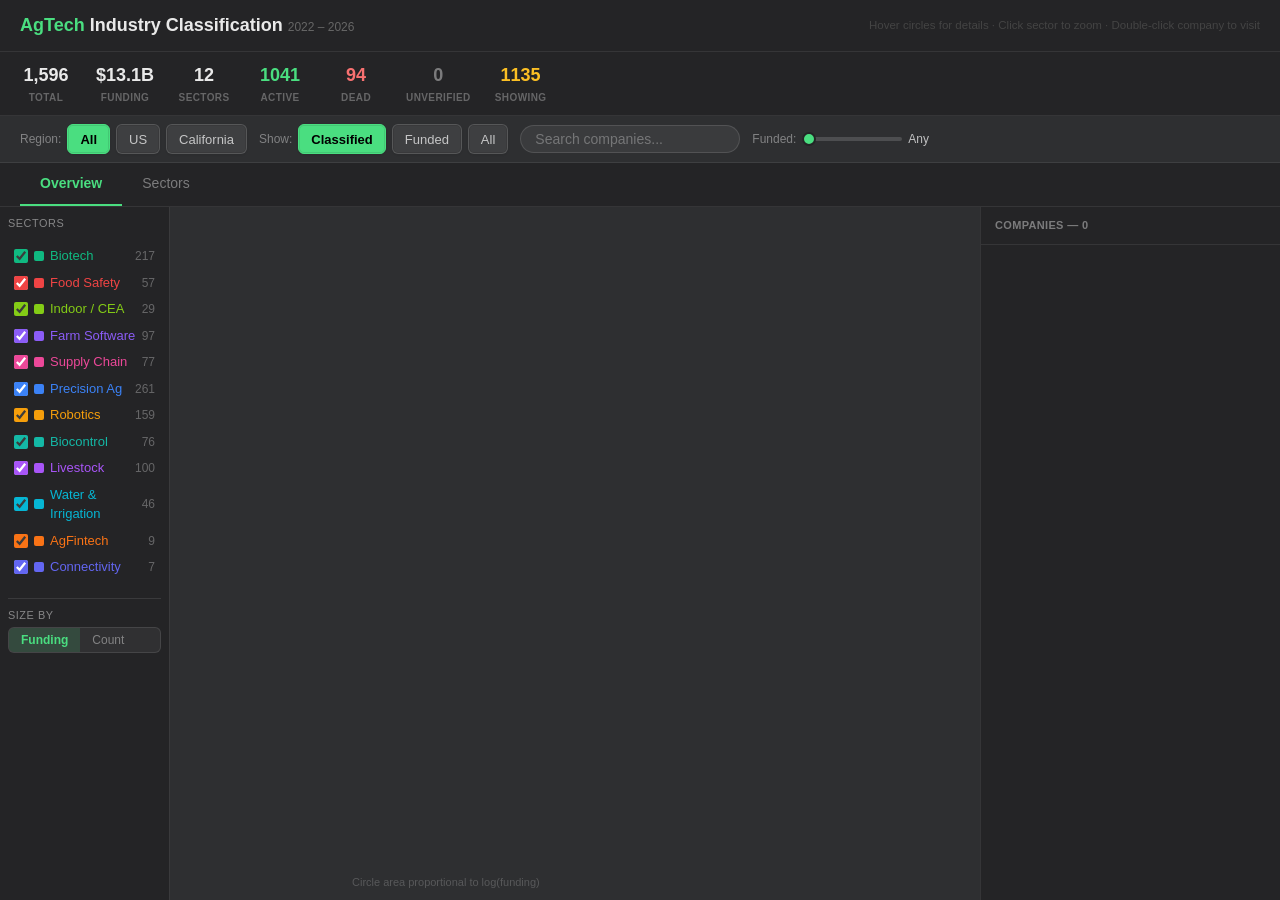
==== commit 2313f364: "update dashboard with latest data" ====
--- a/index.html
+++ b/index.html
@@ -354,7 +354,7 @@
   font-size: 14px;
   pointer-events: none;
   z-index: 9999;
-  max-width: 300px;
+  max-width: 340px;
   box-shadow: rgba(15,15,15,0.05) 0px 0px 0px 1px, rgba(15,15,15,0.1) 0px 5px 10px, rgba(15,15,15,0.2) 0px 15px 40px;
   display: none;
   color: rgba(255,255,255,0.9);
@@ -363,6 +363,11 @@
 #tooltip .tt-row { display: flex; justify-content: space-between; gap: 16px; padding: 3px 0; font-size: 13px; }
 #tooltip .tt-label { color: rgba(255,255,255,0.4); }
 #tooltip .tt-desc { margin-top: 8px; color: rgba(255,255,255,0.6); font-size: 13px; line-height: 1.5; border-top: 1px solid rgba(255,255,255,0.08); padding-top: 8px; }
+#tooltip .tt-rounds { margin-top: 6px; border-top: 1px solid rgba(255,255,255,0.08); padding-top: 6px; }
+#tooltip .tt-round { display: flex; justify-content: space-between; gap: 12px; padding: 2px 0; font-size: 12px; color: rgba(255,255,255,0.7); }
+#tooltip .tt-round-type { color: rgba(255,255,255,0.5); min-width: 70px; }
+#tooltip .tt-round-amount { font-weight: 500; color: #4ade80; }
+#tooltip .tt-round-date { color: rgba(255,255,255,0.35); font-size: 11px; }
 </style>
 </head>
 <body>
@@ -378,8 +383,9 @@
   <div class="stat"><div class="value" id="stat-total">0</div><div class="label">Total</div></div>
   <div class="stat"><div class="value" id="stat-funding">$0</div><div class="label">Funding</div></div>
   <div class="stat"><div class="value" id="stat-sectors">0</div><div class="label">Sectors</div></div>
-  <div class="stat"><div class="value" id="stat-live" style="color:#4ade80">0</div><div class="label">Live</div></div>
+  <div class="stat"><div class="value" id="stat-live" style="color:#4ade80">0</div><div class="label">Active</div></div>
   <div class="stat"><div class="value" id="stat-dead" style="color:#f87171">0</div><div class="label">Dead</div></div>
+  <div class="stat"><div class="value" id="stat-unverified" style="color:rgba(255,255,255,0.4)">0</div><div class="label">Unverified</div></div>
   <div class="stat"><div class="value" id="stat-showing" style="color:#fbbf24">0</div><div class="label">Showing</div></div>
 </div>
 
@@ -469,7 +475,7 @@
 // ─────────────────────────────────────────────
 // Injected data
 // ─────────────────────────────────────────────
-const DATA = {"companies": [{"name": "2W iTech LLC", "category": "UNKNOWN", "country": "US", "hq_state": "CA", "status": "UNKNOWN", "website": null, "funding": 0, "funding_rounds": [], "description": "Fast field trace detection of herbicides in water", "sources": ["nifa", "nsf_sbir"], "data_richness": 3, "wayback_url": null}, {"name": "2nd Nature", "category": "UNKNOWN", "country": "US", "hq_state": null, "status": "LIVE", "website": "https://www.2ndnature.bio/", "funding": 0, "funding_rounds": [], "description": "", "sources": ["world_agritech"], "data_richness": 2, "wayback_url": null}, {"name": "3Bar Biologics Inc.", "category": "BIOTECH", "country": "US", "hq_state": null, "status": "UNKNOWN", "website": null, "funding": 0, "funding_rounds": [], "description": "Biotechnology", "sources": ["thrive_alumni"], "data_richness": 1, "wayback_url": null}, {"name": "3DEO, Inc.", "category": "LIVESTOCK", "country": "US", "hq_state": "CA", "status": "UNKNOWN", "website": null, "funding": 0, "funding_rounds": [], "description": "This SBIR Phase I Project aims to tackle the two greatest barriers to technology adoption associated with metal additive manufacturing (AM) - cost and", "sources": ["nsf_sbir"], "data_richness": 3, "wayback_url": null}, {"name": "3DGEO DEVELOPMENT INC", "category": "ROBOTICS", "country": "US", "hq_state": "CA", "status": "UNKNOWN", "website": null, "funding": 0, "funding_rounds": [], "description": "This Small Business Innovation Research Phase I project will exploit recent advancements in optimal algorithms for solving the Hamilton-Jacobi equatio", "sources": ["nsf_sbir"], "data_richness": 3, "wayback_url": null}, {"name": "3FATES-XRAY, INC.", "category": "SUPPLY_CHAIN", "country": "US", "hq_state": "CA", "status": "UNKNOWN", "website": null, "funding": 0, "funding_rounds": [], "description": "The broader impact of this Small Business Innovation Research (SBIR) Phase I project relates to the benefits of next-generation X-ray imaging systems.", "sources": ["nsf_sbir"], "data_richness": 3, "wayback_url": null}, {"name": "3Gear Systems", "category": "ROBOTICS", "country": "US", "hq_state": "CA", "status": "UNKNOWN", "website": null, "funding": 0, "funding_rounds": [], "description": "This Small Business Innovation Research (SBIR) Phase I project aims to demonstrate the feasibility of a 3D gestural user input system for computer aid", "sources": ["nsf_sbir"], "data_richness": 3, "wayback_url": null}, {"name": "3LC", "category": "UNKNOWN", "country": "US", "hq_state": null, "status": "LIVE", "website": "https://3lc.ai/", "funding": 0, "funding_rounds": [], "description": "", "sources": ["world_agritech"], "data_richness": 2, "wayback_url": null}, {"name": "3VO MEDICAL, INC", "category": "BIOTECH", "country": "US", "hq_state": "CA", "status": "UNKNOWN", "website": null, "funding": 0, "funding_rounds": [], "description": "The broader/commercial impact of this Small Business Innovation Research Phase I project is the first medical device intervention for augmenting Stage", "sources": ["nsf_sbir"], "data_richness": 3, "wayback_url": null}, {"name": "4AG Robotics", "category": "ROBOTICS", "country": "US", "hq_state": null, "status": "UNKNOWN", "website": null, "funding": 0, "funding_rounds": [], "description": "On-Farm Decision Support", "sources": ["thrive_alumni"], "data_richness": 1, "wayback_url": null}, {"name": "4WIND SCIENCE AND ENGINEERING, LLC.", "category": "PRECISION_AG", "country": "US", "hq_state": "CA", "status": "UNKNOWN", "website": null, "funding": 0, "funding_rounds": [], "description": "This SBIR Phase I project will develop a carbon nanotube based filament that acts as an electron emitter.  The carbon nanotube filament will be applie", "sources": ["nsf_sbir"], "data_richness": 3, "wayback_url": null}, {"name": "6308 SHOREWOOD COURT", "category": "UNKNOWN", "country": "US", "hq_state": "CA", "status": "UNKNOWN", "website": null, "funding": 0, "funding_rounds": [], "description": "Biochemical Isolation of Bs2 and AvrBs2 Interacting Proteins", "sources": ["nifa"], "data_richness": 2, "wayback_url": null}, {"name": "7 GENERATION GAMES INC", "category": "UNKNOWN", "country": "US", "hq_state": "CA", "status": "UNKNOWN", "website": null, "funding": 0, "funding_rounds": [], "description": "Growing Math: Accessible, Cross-Curricular Education in Food and Agricultural Sciences", "sources": ["nifa"], "data_richness": 2, "wayback_url": null}, {"name": "ABZ Innovation", "category": "PRECISION_AG", "country": "Hungary", "hq_state": null, "status": "LIVE", "website": "https://abzinnovation.com", "funding": 8179816.0, "funding_rounds": [{"amount": 8179816.0, "type": "Venture - Series Unknown", "date": "January 2026"}], "description": "Drones, Agriculture, B2B Software, Electronics, Hardware, Manufacturing", "sources": ["growthlist"], "data_richness": 3, "wayback_url": null}, {"name": "ACATECHOL, INC.", "category": "PRECISION_AG", "country": "US", "hq_state": "CA", "status": "UNKNOWN", "website": null, "funding": 0, "funding_rounds": [], "description": "The broader impact/commercial potential of this Small Business Innovation Research (SBIR) Phase I project is a novel anti-infective coating to mitigat", "sources": ["nsf_sbir"], "data_richness": 3, "wayback_url": null}, {"name": "ACP Semiconductor Inc.", "category": "PRECISION_AG", "country": "US", "hq_state": "CA", "status": "UNKNOWN", "website": null, "funding": 0, "funding_rounds": [], "description": "The broader impact/commercial potential of this Small Business Innovation Research (SBIR) Phase I project will enable the development of a unique low ", "sources": ["nsf_sbir"], "data_richness": 3, "wayback_url": null}, {"name": "ACRIGEN BIOSCIENCES, INC.", "category": "BIOTECH", "country": "US", "hq_state": "CA", "status": "UNKNOWN", "website": null, "funding": 0, "funding_rounds": [], "description": "The broader impact of this Small Business Innovation Research (SBIR) Phase I project is to enable safe and effective human gene editing, providing the", "sources": ["nsf_sbir"], "data_richness": 3, "wayback_url": null}, {"name": "ACROSS AI, INC", "category": "AG_FINTECH", "country": "US", "hq_state": "CA", "status": "UNKNOWN", "website": null, "funding": 0, "funding_rounds": [], "description": "The broader/commercial impact of this Small Business Innovation Research (SBIR) Phase I project is to transform enterprise knowledge work by improving", "sources": ["nsf_sbir"], "data_richness": 3, "wayback_url": null}, {"name": "ACTINIX", "category": "ROBOTICS", "country": "US", "hq_state": "CA", "status": "UNKNOWN", "website": null, "funding": 0, "funding_rounds": [], "description": "This Small Business Innovation Research (SBIR) Phase I project is for the construction of an ultra-high-resolution, high-precision phase-shift measure", "sources": ["nsf_sbir"], "data_richness": 3, "wayback_url": null}, {"name": "AEMS CORP", "category": "FOOD_SAFETY", "country": "US", "hq_state": "CA", "status": "UNKNOWN", "website": null, "funding": 0, "funding_rounds": [], "description": "Reformatting GRAS Ingredients as Antimicrobial Materials", "sources": ["nifa"], "data_richness": 2, "wayback_url": null}, {"name": "AEPNUS TECHNOLOGY INC", "category": "UNKNOWN", "country": "US", "hq_state": "CA", "status": "UNKNOWN", "website": null, "funding": 0, "funding_rounds": [], "description": "The broader/commercial impact of this Small Business Innovation Research (SBIR) Phase I project is the creation of an economical and climate-friendly ", "sources": ["nsf_sbir"], "data_richness": 3, "wayback_url": null}, {"name": "AEROMUTABLE CORPORATION", "category": "PRECISION_AG", "country": "US", "hq_state": "CA", "status": "UNKNOWN", "website": null, "funding": 0, "funding_rounds": [], "description": "The broader impact/commercial potential of this Small Business Innovation Research (SBIR) project is to reduce fuel consumption and improve safety in ", "sources": ["nsf_sbir"], "data_richness": 3, "wayback_url": null}, {"name": "AERULEAN PLANT IDENTIFICATION SYSTEMS INC", "category": "UNKNOWN", "country": "US", "hq_state": "CA", "status": "UNKNOWN", "website": null, "funding": 0, "funding_rounds": [], "description": "Breaking the Information Bottlenecks in Retail Plant Sales", "sources": ["nifa"], "data_richness": 2, "wayback_url": null}, {"name": "AFINGEN, INC.", "category": "AG_BIOCONTROL", "country": "US", "hq_state": "CA", "status": "UNKNOWN", "website": null, "funding": 0, "funding_rounds": [], "description": "Fast-growing high-yield forage crops via a novel biotechnology platform", "sources": ["nifa"], "data_richness": 2, "wayback_url": null}, {"name": "AGENTAI, INC.", "category": "UNKNOWN", "country": "US", "hq_state": "CA", "status": "UNKNOWN", "website": null, "funding": 0, "funding_rounds": [], "description": "Distributed Human Augmentation of Artificial Intelligence", "sources": ["nifa"], "data_richness": 2, "wayback_url": null}, {"name": "AGGENE", "category": "BIOTECH", "country": "US", "hq_state": null, "status": "UNKNOWN", "website": null, "funding": 0, "funding_rounds": [], "description": "Biotechnology", "sources": ["thrive_alumni"], "data_richness": 1, "wayback_url": null}, {"name": "AGIL THERAPEUTICS, INC.", "category": "WATER_IRRIGATION", "country": "US", "hq_state": "CA", "status": "UNKNOWN", "website": null, "funding": 0, "funding_rounds": [], "description": "This Small Business Innovation Research Phase (SBIR) I project is a novel procedural treatment for the 5-10 million people in the U.S. with medical re", "sources": ["nsf_sbir"], "data_richness": 3, "wayback_url": null}, {"name": "AGPOLLEN, LLC", "category": "UNKNOWN", "country": "US", "hq_state": "CA", "status": "UNKNOWN", "website": null, "funding": 0, "funding_rounds": [], "description": "Development of Nest Attractant for the Blue Orchard Bee", "sources": ["nifa"], "data_richness": 2, "wayback_url": null}, {"name": "AGRAQUEST, INC.", "category": "AG_BIOCONTROL", "country": "US", "hq_state": "CA", "status": "UNKNOWN", "website": null, "funding": 0, "funding_rounds": [], "description": "Development of a Novel Microbial Biopesticide for the Control of Insect Pests", "sources": ["nifa"], "data_richness": 2, "wayback_url": null}, {"name": "AGRI-ANALYSIS LLC", "category": "UNKNOWN", "country": "US", "hq_state": "CA", "status": "UNKNOWN", "website": null, "funding": 0, "funding_rounds": [], "description": "Nanobodies as Novel Reagents for Accurate and Rapid Identification of Viral Pathogens in Specialty Crop Plants", "sources": ["nifa"], "data_richness": 2, "wayback_url": null}, {"name": "AGRICULTURAL RESEARCH SERVICE", "category": "UNKNOWN", "country": "US", "hq_state": "CA", "status": "UNKNOWN", "website": null, "funding": 0, "funding_rounds": [], "description": "Does the SLEEPY1 (SLY1) F-box Gene of Arabidopsis Control GA Signaling by Proteolysis?", "sources": ["nifa"], "data_richness": 2, "wayback_url": null}, {"name": "AGRICULTURE & LAND BASED TRAINING ASSOC", "category": "PRECISION_AG", "country": "US", "hq_state": "CA", "status": "UNKNOWN", "website": null, "funding": 0, "funding_rounds": [], "description": "Small Farmer Education, Outreach and Technical Assistance Program on the Central Coast of California", "sources": ["nifa"], "data_richness": 2, "wayback_url": null}, {"name": "AGRIPLAY VENTURES INC.", "category": "INDOOR_CEA", "country": "US", "hq_state": null, "status": "UNKNOWN", "website": null, "funding": 0, "funding_rounds": [], "description": "Next Gen Farms", "sources": ["thrive_alumni"], "data_richness": 1, "wayback_url": null}, {"name": "AGRO-AI", "category": "UNKNOWN", "country": "US", "hq_state": null, "status": "LIVE", "website": "https://agroai-pilot.com/", "funding": 0, "funding_rounds": [], "description": "", "sources": ["world_agritech"], "data_richness": 2, "wayback_url": null}, {"name": "AGRODIT", "category": "UNKNOWN", "country": "US", "hq_state": null, "status": "UNKNOWN", "website": null, "funding": 0, "funding_rounds": [], "description": "", "sources": ["thrive_alumni"], "data_richness": 0, "wayback_url": null}, {"name": "AGROFOCAL TECHNOLOGIES, INC", "category": "PRECISION_AG", "country": "US", "hq_state": "California", "status": "UNKNOWN", "website": null, "funding": 0, "funding_rounds": [], "description": "Real-Time Crop Monitoring System mountable on any Farm Vehicle", "sources": ["sbir_bulk"], "data_richness": 3, "wayback_url": null}, {"name": "AGTEC INNOVATIONS INC", "category": "SUPPLY_CHAIN", "country": "US", "hq_state": "California", "status": "LIVE", "website": "https://www.agtecinnovations.com", "funding": 0, "funding_rounds": [], "description": "SMARTP Fertilizer - The Environment-Friendly Phosphate Alternative", "sources": ["nsf_sbir", "sbir_bulk"], "data_richness": 5, "wayback_url": null}, {"name": "AGUILA TECHNOLOGIES INC", "category": "PRECISION_AG", "country": "US", "hq_state": "CA", "status": "UNKNOWN", "website": null, "funding": 0, "funding_rounds": [], "description": "***  9761500  Capote         This Small Business Innovation Research Phase I project aims to develop entirely new electrographic toners that, when com", "sources": ["nsf_sbir"], "data_richness": 3, "wayback_url": null}, {"name": "AGVOICE", "category": "FARM_SOFTWARE", "country": "US", "hq_state": null, "status": "UNKNOWN", "website": null, "funding": 0, "funding_rounds": [], "description": "Cloud Services / SAAS", "sources": ["thrive_alumni"], "data_richness": 1, "wayback_url": null}, {"name": "AGvisorPRO", "category": "FARM_SOFTWARE", "country": "US", "hq_state": null, "status": "UNKNOWN", "website": null, "funding": 0, "funding_rounds": [], "description": "Cloud Services / SAAS", "sources": ["thrive_alumni"], "data_richness": 1, "wayback_url": null}, {"name": "AI LINEAR INC.", "category": "PRECISION_AG", "country": "US", "hq_state": "CA", "status": "UNKNOWN", "website": null, "funding": 0, "funding_rounds": [], "description": "The broader impact/commercial potential of this Phase I project is the development of a fundamental electronic building block (i.e., smart amplifier) ", "sources": ["nsf_sbir"], "data_richness": 3, "wayback_url": null}, {"name": "AIARD", "category": "UNKNOWN", "country": "US", "hq_state": "CA", "status": "UNKNOWN", "website": null, "funding": 0, "funding_rounds": [], "description": "2012 AIARD Future Leaders Forum", "sources": ["nifa"], "data_richness": 2, "wayback_url": null}, {"name": "AIRCURE TECH", "category": "UNKNOWN", "country": "US", "hq_state": null, "status": "LIVE", "website": "https://www.aircuretech.com/", "funding": 0, "funding_rounds": [], "description": "", "sources": ["world_agritech"], "data_richness": 2, "wayback_url": null}, {"name": "AIRITY TECHNOLOGIES, INC.", "category": "ROBOTICS", "country": "US", "hq_state": "CA", "status": "UNKNOWN", "website": null, "funding": 0, "funding_rounds": [], "description": "The broader impact/commercial potential of this Small Business Innovation Research (SBIR) Phase I project is the development of a medical device that ", "sources": ["nsf_sbir"], "data_richness": 3, "wayback_url": null}, {"name": "AIRSTREAMS RENEWABLES, INC.", "category": "UNKNOWN", "country": "US", "hq_state": "CA", "status": "UNKNOWN", "website": null, "funding": 0, "funding_rounds": [], "description": "Online, internet-based training for wind technicians work on wind farms", "sources": ["nifa"], "data_richness": 2, "wayback_url": null}, {"name": "AIVOCODE", "category": "UNKNOWN", "country": "US", "hq_state": "CA", "status": "UNKNOWN", "website": null, "funding": 0, "funding_rounds": [], "description": "The broader impact/commercial potential of this Small Business Innovation Research (SBIR) Phase I project is to enable transformative advances into th", "sources": ["nsf_sbir"], "data_richness": 3, "wayback_url": null}, {"name": "AKORN TECHNOLOGY, INC.", "category": "AG_BIOCONTROL", "country": "US", "hq_state": "CA", "status": "UNKNOWN", "website": null, "funding": 0, "funding_rounds": [], "description": "The broader impact of this SBIR Phase 1 project will be in significant reduction of food waste.  Food waste is a critically important global challenge", "sources": ["nsf_sbir"], "data_richness": 3, "wayback_url": null}, {"name": "ALAMEDA POINT COLLABORATIVE, INC.", "category": "BIOTECH", "country": "US", "hq_state": "CA", "status": "UNKNOWN", "website": null, "funding": 0, "funding_rounds": [], "description": "APC Growing Youth Food Security Project", "sources": ["nifa"], "data_richness": 2, "wayback_url": null}, {"name": "ALGENESIS CORPORATION", "category": "UNKNOWN", "country": "US", "hq_state": "CA", "status": "UNKNOWN", "website": null, "funding": 0, "funding_rounds": [], "description": "The broader impact/commercial potential of this Small Business Innovation Research (SBIR) project is to create sustainable and biodegradable polyureth", "sources": ["nsf_sbir"], "data_richness": 3, "wayback_url": null}, {"name": "ALGI", "category": "UNKNOWN", "country": "US", "hq_state": null, "status": "UNKNOWN", "website": null, "funding": 0, "funding_rounds": [], "description": "", "sources": ["thrive_alumni"], "data_richness": 0, "wayback_url": null}, {"name": "ALL Power Labs INC", "category": "BIOTECH", "country": "US", "hq_state": "CA", "status": "UNKNOWN", "website": null, "funding": 0, "funding_rounds": [], "description": "This SBIR Phase I project enables the research and development of a new hybrid fixed-fluidized biomass gasifier design that allows for a higher carbon", "sources": ["nsf_sbir"], "data_richness": 3, "wayback_url": null}, {"name": "ALLIANCE FOR ANIMAL GENOME RESEARCH", "category": "BIOTECH", "country": "US", "hq_state": "CA", "status": "UNKNOWN", "website": null, "funding": 0, "funding_rounds": [], "description": "International Bovine Genomics Phase II Workshop", "sources": ["nifa"], "data_richness": 2, "wayback_url": null}, {"name": "ALLOPARTIS BIOTECHNOLOGIES", "category": "BIOTECH", "country": "US", "hq_state": "CA", "status": "UNKNOWN", "website": null, "funding": 0, "funding_rounds": [], "description": "Improving enzymes for saccharafication of sustainable cellulosic biomass for biofuel production", "sources": ["nifa"], "data_richness": 2, "wayback_url": null}, {"name": "ALPHASTAR TECHNOLOGY SOLUTIONS", "category": "UNKNOWN", "country": "US", "hq_state": "California", "status": "LIVE", "website": "http://www.alphastarcorp.com", "funding": 0, "funding_rounds": [], "description": "Grain Boundary Engineering in Additive Manufacturing (AM)", "sources": ["sbir_bulk"], "data_richness": 5, "wayback_url": null}, {"name": "ALPINE HYDROMET", "category": "PRECISION_AG", "country": "US", "hq_state": "CA", "status": "UNKNOWN", "website": null, "funding": 0, "funding_rounds": [], "description": "Snow Water Content Sensor - Application Research of Cosmic Ray Attenuation Principal for Snow Water Content", "sources": ["nifa"], "data_richness": 2, "wayback_url": null}, {"name": "ALSUS MEDICAL, INC.", "category": "UNKNOWN", "country": "US", "hq_state": "CA", "status": "UNKNOWN", "website": null, "funding": 0, "funding_rounds": [], "description": "The broader impact of this Small Business Innovation Research (SBIR) Phase I project is to provide a low-cost, safe, and durable treatment option for ", "sources": ["nsf_sbir"], "data_richness": 3, "wayback_url": null}, {"name": "ALTEX TECHNOLOGIES CORPORATION", "category": "WATER_IRRIGATION", "country": "US", "hq_state": "California", "status": "LIVE", "website": "http://www.altextech.com", "funding": 0, "funding_rounds": [], "description": "DOE Phase I DE-SC0022445, FOA DE-FOA-0002859, DOE Topic 21f, \"Enhanced Biochar for Soil Reclamation Co-Produced by a Drop-In Biofuels Process\"", "sources": ["nifa", "sbir_bulk"], "data_richness": 5, "wayback_url": null}, {"name": "ALUMINIO INC.", "category": "UNKNOWN", "country": "US", "hq_state": "CA", "status": "UNKNOWN", "website": null, "funding": 0, "funding_rounds": [], "description": "The broader impact/commercial potential of this Small Business Innovation Research Phase I project will focus on researching and developing aluminum--", "sources": ["nsf_sbir"], "data_richness": 3, "wayback_url": null}, {"name": "AMERICAN ASSOCIATION OF WILDLIFE VETERINARIANS", "category": "UNKNOWN", "country": "US", "hq_state": "CA", "status": "UNKNOWN", "website": null, "funding": 0, "funding_rounds": [], "description": "\"Conservation and Health of Captive and Free-Living Wildlife:\"  A Joint Conference of the AAWV, AAZY and WDA", "sources": ["nifa"], "data_richness": 2, "wayback_url": null}, {"name": "AMERICAN OLIVE OIL PRODUCERS ASSOCIATION", "category": "PRECISION_AG", "country": "US", "hq_state": "CA", "status": "UNKNOWN", "website": null, "funding": 0, "funding_rounds": [], "description": "Developing a trans-disciplinary strategic plan for the American olive oil industry to identify and prioritize research opportunities and challenges", "sources": ["nifa"], "data_richness": 2, "wayback_url": null}, {"name": "AMEROM LLC", "category": "UNKNOWN", "country": "US", "hq_state": "CA", "status": "UNKNOWN", "website": null, "funding": 0, "funding_rounds": [], "description": "This award is funded under the American Recovery and Reinvestment Act of 2009 (Public Law 111-5).\n\nThis Small Business Technology Transfer Phase I pro", "sources": ["nsf_sbir"], "data_richness": 3, "wayback_url": null}, {"name": "ANELLO PHOTONICS INC.", "category": "ROBOTICS", "country": "US", "hq_state": "CA", "status": "UNKNOWN", "website": null, "funding": 0, "funding_rounds": [], "description": "The broader impact/commercial potential of this Small Business Innovation Research (SBIR) Phase I project is improving the safety and reliability of a", "sources": ["nsf_sbir"], "data_richness": 3, "wayback_url": null}, {"name": "ANEWAMERICA COMMUNITY CORPORATION", "category": "UNKNOWN", "country": "US", "hq_state": "CA", "status": "UNKNOWN", "website": null, "funding": 0, "funding_rounds": [], "description": "Green Market Community Food Project:  Creating Opportunities for New American Farmers and Entrepreneurs", "sources": ["nifa"], "data_richness": 2, "wayback_url": null}, {"name": "ANNELIDA ORGANICS", "category": "BIOTECH", "country": "US", "hq_state": null, "status": "UNKNOWN", "website": null, "funding": 0, "funding_rounds": [], "description": "Biotechnology", "sources": ["thrive_alumni"], "data_richness": 1, "wayback_url": null}, {"name": "ANTA BIOTECHNOLOGIES CORPORATION", "category": "ROBOTICS", "country": "US", "hq_state": "CA", "status": "UNKNOWN", "website": null, "funding": 0, "funding_rounds": [], "description": "The broader impact/commercial potential of this Small Business Innovation Research (SBIR) project is to democratize access to advanced diagnostics too", "sources": ["nsf_sbir"], "data_richness": 3, "wayback_url": null}, {"name": "AOSense, Inc.", "category": "PRECISION_AG", "country": "US", "hq_state": "CA", "status": "UNKNOWN", "website": null, "funding": 0, "funding_rounds": [], "description": "This Small Business Innovation Research Program (SBIR) Phase I project will develop a detailed design and a comprehensive performance model for a high", "sources": ["nsf_sbir"], "data_richness": 3, "wayback_url": null}, {"name": "APERTUREDATA INC.", "category": "UNKNOWN", "country": "US", "hq_state": "CA", "status": "UNKNOWN", "website": null, "funding": 0, "funding_rounds": [], "description": "The broader impact/commercial potential of this Small Business Innovation Research (SBIR) Phase I project will be to offer a unifying backend that wil", "sources": ["nsf_sbir"], "data_richness": 3, "wayback_url": null}, {"name": "APEX BAIT TECHNOLOGIES, INC.", "category": "LIVESTOCK", "country": "US", "hq_state": "California", "status": "LIVE", "website": "http://www.apexbait.com/", "funding": 0, "funding_rounds": [], "description": "APEX-FLB: A Safe and Inexpensive Formulation for the Control of Stable Fly in Livestock Industries", "sources": ["sbir_bulk"], "data_richness": 5, "wayback_url": null}, {"name": "APPLIED BIOTECHNOLOGY INSTITUTE", "category": "PRECISION_AG", "country": "US", "hq_state": "CA", "status": "UNKNOWN", "website": null, "funding": 0, "funding_rounds": [], "description": "Synergy of Plant-Produced Enzymes to Convert Forest Products into Biofuels", "sources": ["nifa"], "data_richness": 2, "wayback_url": null}, {"name": "APPLIED PROCESS TECHNOLOGY, INC.", "category": "UNKNOWN", "country": "US", "hq_state": "CA", "status": "UNKNOWN", "website": null, "funding": 0, "funding_rounds": [], "description": "Economical Nitrate Reduction from Drinking Water Sources", "sources": ["nifa"], "data_richness": 2, "wayback_url": null}, {"name": "ARACARI BIOSCIENCES, INC.", "category": "BIOTECH", "country": "US", "hq_state": "CA", "status": "UNKNOWN", "website": null, "funding": 0, "funding_rounds": [], "description": "This SBIR Phase I project proposes to commercially develop an in vitro (cell culture) platform to enhance the efficiency of drug discovery. Every drug", "sources": ["nsf_sbir"], "data_richness": 3, "wayback_url": null}, {"name": "ARACOR", "category": "AG_BIOCONTROL", "country": "US", "hq_state": "CA", "status": "UNKNOWN", "website": null, "funding": 0, "funding_rounds": [], "description": "This Small Business Innovation Research (SBIR) Phase I project will investigate X-ray diffraction as an accurate, cost-effective method to monitor and", "sources": ["nsf_sbir"], "data_richness": 3, "wayback_url": null}, {"name": "ARENA PESTICIDE MANAGEMENT", "category": "UNKNOWN", "country": "US", "hq_state": "CA", "status": "UNKNOWN", "website": null, "funding": 0, "funding_rounds": [], "description": "A Reverse Venturi Atomization Chamber", "sources": ["nifa"], "data_richness": 2, "wayback_url": null}, {"name": "ARGIL, INC.", "category": "UNKNOWN", "country": "US", "hq_state": "CA", "status": "UNKNOWN", "website": null, "funding": 0, "funding_rounds": [], "description": "This Small Business Innovation Research (SBIR) Phase I project will develop scalable solution processed techniques to create unique fast switching ele", "sources": ["nsf_sbir"], "data_richness": 3, "wayback_url": null}, {"name": "AROGI INC", "category": "PRECISION_AG", "country": "US", "hq_state": "CA", "status": "UNKNOWN", "website": null, "funding": 0, "funding_rounds": [], "description": "The broader impact/commercial potential of this Small Business Innovation Research (SBIR) Phase I project is to make citizens safer and government mor", "sources": ["nsf_sbir"], "data_richness": 3, "wayback_url": null}, {"name": "ARRUGA", "category": "UNKNOWN", "country": "US", "hq_state": null, "status": "UNKNOWN", "website": null, "funding": 0, "funding_rounds": [], "description": "", "sources": ["thrive_alumni"], "data_richness": 0, "wayback_url": null}, {"name": "ARTIFEX EQUIPMENT, INC.", "category": "AG_BIOCONTROL", "country": "US", "hq_state": "CA", "status": "UNKNOWN", "website": null, "funding": 0, "funding_rounds": [], "description": "A New Method for Drying Wet Books Using Super Absorbent Polymers as Desiccant", "sources": ["nifa"], "data_richness": 2, "wayback_url": null}, {"name": "ASTALAKE BIOSYSTEMS, INC.", "category": "UNKNOWN", "country": "US", "hq_state": "CA", "status": "UNKNOWN", "website": null, "funding": 0, "funding_rounds": [], "description": "Genetic optimization of corn lignin biosynthesis for synergistic improvements in forage quality, yield and preservation", "sources": ["nifa"], "data_richness": 2, "wayback_url": null}, {"name": "ASTROFORGE, INC.", "category": "SUPPLY_CHAIN", "country": "US", "hq_state": "CA", "status": "UNKNOWN", "website": null, "funding": 0, "funding_rounds": [], "description": "This SBIR Phase I project will work to revolutionize the precious metal commodity market through asteroid mining. The company aims to identify and min", "sources": ["nsf_sbir"], "data_richness": 3, "wayback_url": null}, {"name": "ATLAS AI P.B.C.", "category": "PRECISION_AG", "country": "US", "hq_state": "CA", "status": "UNKNOWN", "website": null, "funding": 0, "funding_rounds": [], "description": "The broader impact/commercial potential of this Small Business Innovation Research (SBIR) Phase I project is to enable production of high resolution, ", "sources": ["nsf_sbir"], "data_richness": 3, "wayback_url": null}, {"name": "ATMOSENSE, INC.", "category": "PRECISION_AG", "country": "US", "hq_state": "CA", "status": "UNKNOWN", "website": null, "funding": 0, "funding_rounds": [], "description": "The broader/commercial impact of this Small Business Innovation Research (SBIR) Phase I project is to enable the discovery of new materials used in mi", "sources": ["nsf_sbir"], "data_richness": 3, "wayback_url": null}, {"name": "AUTONOMOUS PIVOT", "category": "ROBOTICS", "country": "US", "hq_state": null, "status": "UNKNOWN", "website": null, "funding": 0, "funding_rounds": [], "description": "", "sources": ["thrive_alumni"], "data_richness": 0, "wayback_url": null}, {"name": "AV AgTech Fund 1, LLC  (CIK 0002059144)", "category": "UNKNOWN", "country": "US", "hq_state": null, "status": "UNKNOWN", "website": null, "funding": 0, "funding_rounds": [], "description": "SEC Form D filing: \"agtech\"", "sources": ["sec_edgar"], "data_richness": 1, "wayback_url": null}, {"name": "AWG", "category": "UNKNOWN", "country": "US", "hq_state": null, "status": "UNKNOWN", "website": null, "funding": 0, "funding_rounds": [], "description": "", "sources": ["thrive_alumni"], "data_richness": 0, "wayback_url": null}, {"name": "AXPRO SEMI", "category": "SUPPLY_CHAIN", "country": "US", "hq_state": "California", "status": "LIVE", "website": "www.axprosemi.com", "funding": 0, "funding_rounds": [], "description": "SBIR Phase I: RISC-V and FPGA Pipeline-Coupled Heterogeneous Compute Microprocessor Architecture and Emulation Software Tools to Dramatically Improve ", "sources": ["nsf_sbir", "sbir_bulk"], "data_richness": 5, "wayback_url": null}, {"name": "Abricate Inc", "category": "ROBOTICS", "country": "US", "hq_state": "CA", "status": "UNKNOWN", "website": null, "funding": 0, "funding_rounds": [], "description": "This SBIR Phase I project intends to create a human to machine language tool that allows anything from the simplest shape to the most complex engineer", "sources": ["nsf_sbir"], "data_richness": 3, "wayback_url": null}, {"name": "Abundant Robotics", "category": "ROBOTICS", "country": "US", "hq_state": "CA", "status": "UNKNOWN", "website": "https://abundantrobotics.com", "funding": 12000000.0, "funding_rounds": [{"amount": 12000000.0, "type": "total_raised", "date": null}], "description": "Apple harvesting robots using vacuum technology", "sources": ["seed_list"], "data_richness": 4, "wayback_url": null}, {"name": "Ac-Planta", "category": "UNKNOWN", "country": "US", "hq_state": "CA", "status": "UNKNOWN", "website": null, "funding": 0, "funding_rounds": [], "description": "", "sources": ["wgcit"], "data_richness": 2, "wayback_url": null}, {"name": "AcoustiComm", "category": "PRECISION_AG", "country": "US", "hq_state": "CA", "status": "UNKNOWN", "website": null, "funding": 0, "funding_rounds": [], "description": "This Small Business Innovation Research (SBIR) Phase I Project supports the development of a low cost, highly efficient, wireless, underwater modem th", "sources": ["nsf_sbir"], "data_richness": 3, "wayback_url": null}, {"name": "AcreTrader", "category": "FARM_SOFTWARE", "country": "US", "hq_state": null, "status": "UNKNOWN", "website": null, "funding": 0, "funding_rounds": [], "description": "Agribusiness Platform", "sources": ["thrive_alumni"], "data_richness": 1, "wayback_url": null}, {"name": "Acuity Agriculture", "category": "PRECISION_AG", "country": "US", "hq_state": null, "status": "UNKNOWN", "website": null, "funding": 0, "funding_rounds": [], "description": "Connected Devices", "sources": ["thrive_alumni"], "data_richness": 1, "wayback_url": null}, {"name": "Add-vision, Incorporated", "category": "BIOTECH", "country": "US", "hq_state": "CA", "status": "UNKNOWN", "website": null, "funding": 0, "funding_rounds": [], "description": "The Small Business Innovation Research Phase I project will demonstrate the feasibility of using white light-emitting polymers in a fully printable ma", "sources": ["nsf_sbir"], "data_richness": 3, "wayback_url": null}, {"name": "Adelphi Technology, Inc", "category": "LIVESTOCK", "country": "US", "hq_state": "CA", "status": "UNKNOWN", "website": null, "funding": 0, "funding_rounds": [], "description": "Automated Air Monitoring, Disinfection and Purification System for Small and Mid-Size Poultry Processing Facilities", "sources": ["nifa", "nsf_sbir"], "data_richness": 3, "wayback_url": null}, {"name": "Adtech Optics Inc.", "category": "AG_BIOCONTROL", "country": "US", "hq_state": "CA", "status": "UNKNOWN", "website": null, "funding": 0, "funding_rounds": [], "description": "This Small Business Innovation Research (SBIR) Phase I project is focused on developing a new type of lightwave transmitter based on the frequency mod", "sources": ["nsf_sbir"], "data_richness": 3, "wayback_url": null}, {"name": "Advanced Life Technologies", "category": "BIOTECH", "country": "US", "hq_state": "CA", "status": "UNKNOWN", "website": null, "funding": 0, "funding_rounds": [], "description": "This Small Business Innovation Research (SBIR) Phase I project will develop advanced methods to temporarily reprogram hematopoietic stem cells (HSCs) ", "sources": ["nsf_sbir"], "data_richness": 3, "wayback_url": null}, {"name": "Advanced Research and Applications Corporation (ARACOR)", "category": "UNKNOWN", "country": "US", "hq_state": "CA", "status": "UNKNOWN", "website": null, "funding": 0, "funding_rounds": [], "description": "9361962  Savage       To meet existing and future casting manufacturing needs, the  development of an automated rapid metrology (ARM) capability for  ", "sources": ["nsf_sbir"], "data_richness": 3, "wayback_url": null}, {"name": "AdvancedAg Incorporated", "category": "UNKNOWN", "country": "US", "hq_state": null, "status": "UNKNOWN", "website": null, "funding": 0, "funding_rounds": [], "description": "", "sources": ["thrive_alumni"], "data_richness": 0, "wayback_url": null}, {"name": "AdvancedMEMS", "category": "PRECISION_AG", "country": "US", "hq_state": "CA", "status": "UNKNOWN", "website": null, "funding": 0, "funding_rounds": [], "description": "The broader impact/commercial potential of this Small Business Innovation Research (SBIR) project is  the development of an improved methane sensor mo", "sources": ["nsf_sbir"], "data_richness": 3, "wayback_url": null}, {"name": "AdvancedUAV Tech Inc.", "category": "PRECISION_AG", "country": "US", "hq_state": null, "status": "UNKNOWN", "website": null, "funding": 0, "funding_rounds": [], "description": "Biotechnology", "sources": ["thrive_alumni"], "data_richness": 1, "wayback_url": null}, {"name": "Aerius Photonics, LLC", "category": "PRECISION_AG", "country": "US", "hq_state": "CA", "status": "UNKNOWN", "website": null, "funding": 0, "funding_rounds": [], "description": "This Small Business Innovation Research (SBIR) Phase I project will initiate the development of a low cost scanning micro- Light Detection and Ranging", "sources": ["nsf_sbir"], "data_richness": 3, "wayback_url": null}, {"name": "Aerodyne Microsystems Inc.", "category": "PRECISION_AG", "country": "US", "hq_state": "CA", "status": "UNKNOWN", "website": null, "funding": 0, "funding_rounds": [], "description": "The broader impact/commercial potential of this Small Business Innovation Research (SBIR) Phase I project is to improve health and save lives while ad", "sources": ["nsf_sbir"], "data_richness": 3, "wayback_url": null}, {"name": "Aerometrics Inc", "category": "ROBOTICS", "country": "US", "hq_state": "CA", "status": "UNKNOWN", "website": null, "funding": 0, "funding_rounds": [], "description": "This program deals with the design, development, and                            application of novel laser diagnostic techniques for the study        ", "sources": ["nsf_sbir"], "data_richness": 3, "wayback_url": null}, {"name": "Afresh", "category": "SUPPLY_CHAIN", "country": "US", "hq_state": "CA", "status": "UNKNOWN", "website": "https://afresh.com", "funding": 148000000.0, "funding_rounds": [{"amount": 148000000.0, "type": "total_raised", "date": null}], "description": "AI-powered fresh food supply chain optimization", "sources": ["seed_list", "thrive_alumni"], "data_richness": 4, "wayback_url": null}, {"name": "AgPlenus", "category": "UNKNOWN", "country": "US", "hq_state": null, "status": "LIVE", "website": "https://agplenus.com/", "funding": 0, "funding_rounds": [], "description": "", "sources": ["world_agritech"], "data_richness": 2, "wayback_url": null}, {"name": "AgShift", "category": "FARM_SOFTWARE", "country": "US", "hq_state": null, "status": "UNKNOWN", "website": null, "funding": 0, "funding_rounds": [], "description": "Big Data Analytics", "sources": ["thrive_alumni"], "data_richness": 1, "wayback_url": null}, {"name": "AgVend", "category": "FARM_SOFTWARE", "country": "US", "hq_state": null, "status": "UNKNOWN", "website": null, "funding": 0, "funding_rounds": [], "description": "Agribusiness Platform", "sources": ["thrive_alumni"], "data_richness": 1, "wayback_url": null}, {"name": "AgZen", "category": "UNKNOWN", "country": "US", "hq_state": null, "status": "LIVE", "website": "https://www.agzen.com/", "funding": 0, "funding_rounds": [], "description": "", "sources": ["world_agritech"], "data_richness": 2, "wayback_url": null}, {"name": "Aggpoint", "category": "SUPPLY_CHAIN", "country": "US", "hq_state": null, "status": "UNKNOWN", "website": null, "funding": 0, "funding_rounds": [], "description": "Supply Chain", "sources": ["thrive_alumni"], "data_richness": 1, "wayback_url": null}, {"name": "Agmatix", "category": "UNKNOWN", "country": "US", "hq_state": null, "status": "DEAD", "website": "https://www.agmatix.com/", "funding": 0, "funding_rounds": [], "description": "", "sources": ["world_agritech"], "data_richness": 2, "wayback_url": "https://web.archive.org/web/*/agmatix.com"}, {"name": "Agmonitor", "category": "UNKNOWN", "country": "US", "hq_state": "CA", "status": "UNKNOWN", "website": null, "funding": 0, "funding_rounds": [], "description": "", "sources": ["wgcit"], "data_richness": 2, "wayback_url": null}, {"name": "Agovor", "category": "ROBOTICS", "country": "New Zealand", "hq_state": null, "status": "LIVE", "website": "https://agovor.com", "funding": 2117750.0, "funding_rounds": [{"amount": 2117750.0, "type": "Pre-Seed", "date": "February 2026"}], "description": "Agriculture, Automotive, B2B Software, EV, Hardware, Robotics", "sources": ["growthlist"], "data_richness": 3, "wayback_url": null}, {"name": "AgrasAI", "category": "FARM_SOFTWARE", "country": "US", "hq_state": null, "status": "UNKNOWN", "website": null, "funding": 0, "funding_rounds": [], "description": "Data Analytics &amp; AI", "sources": ["thrive_alumni"], "data_richness": 1, "wayback_url": null}, {"name": "AgreenCulture", "category": "ROBOTICS", "country": "France", "hq_state": null, "status": "LIVE", "website": "https://agreenculture.net", "funding": 7051250.0, "funding_rounds": [{"amount": 7051250.0, "type": "Series A", "date": "December 2025"}], "description": "Agriculture, Artificial Intelligence, Hardware, Robotics", "sources": ["growthlist"], "data_richness": 3, "wayback_url": null}, {"name": "Agreena", "category": "FARM_SOFTWARE", "country": "US", "hq_state": null, "status": "UNKNOWN", "website": null, "funding": 0, "funding_rounds": [], "description": "Agribusiness Platform", "sources": ["thrive_alumni"], "data_richness": 1, "wayback_url": null}, {"name": "Agrela Ecosystems", "category": "FARM_SOFTWARE", "country": "US", "hq_state": null, "status": "LIVE", "website": "https://agrelaeco.com", "funding": 415000.0, "funding_rounds": [{"amount": 415000.0, "type": "Venture - Series Unknown", "date": "March 2026"}], "description": "Agriculture, Analytics, B2B Software, Data, Hardware", "sources": ["growthlist"], "data_richness": 3, "wayback_url": null}, {"name": "Agrematch", "category": "UNKNOWN", "country": "US", "hq_state": null, "status": "LIVE", "website": "https://www.agrematch.com/", "funding": 0, "funding_rounds": [], "description": "", "sources": ["world_agritech"], "data_richness": 2, "wayback_url": null}, {"name": "Agri Marketplace", "category": "FARM_SOFTWARE", "country": "US", "hq_state": null, "status": "UNKNOWN", "website": null, "funding": 0, "funding_rounds": [], "description": "", "sources": ["thrive_alumni"], "data_richness": 0, "wayback_url": null}, {"name": "Agri-Access", "category": "UNKNOWN", "country": "US", "hq_state": null, "status": "LIVE", "website": "https://www.agri-access.com/", "funding": 0, "funding_rounds": [], "description": "", "sources": ["world_agritech"], "data_richness": 2, "wayback_url": null}, {"name": "AgriAssure", "category": "FARM_SOFTWARE", "country": "US", "hq_state": null, "status": "UNKNOWN", "website": null, "funding": 0, "funding_rounds": [], "description": "Agribusiness Platform", "sources": ["thrive_alumni"], "data_richness": 1, "wayback_url": null}, {"name": "AgriPass", "category": "ROBOTICS", "country": "US", "hq_state": null, "status": "LIVE", "website": "https://agripass.co", "funding": 7500000.0, "funding_rounds": [{"amount": 7500000.0, "type": "Seed", "date": "March 2026"}], "description": "Agriculture, Hardware, Robotics", "sources": ["growthlist", "world_agritech"], "data_richness": 3, "wayback_url": null}, {"name": "AgriWebb", "category": "LIVESTOCK", "country": "US", "hq_state": null, "status": "UNKNOWN", "website": null, "funding": 0, "funding_rounds": [], "description": "Animal Technology", "sources": ["thrive_alumni"], "data_richness": 1, "wayback_url": null}, {"name": "Agribody Technologies, Inc", "category": "BIOTECH", "country": "US", "hq_state": null, "status": "UNKNOWN", "website": null, "funding": 0, "funding_rounds": [], "description": "Biotechnology", "sources": ["thrive_alumni"], "data_richness": 1, "wayback_url": null}, {"name": "Agriloom", "category": "AG_FINTECH", "country": "Kenya", "hq_state": null, "status": "LIVE", "website": "https://agriloom.co.ke", "funding": 0, "funding_rounds": [], "description": "Agriculture, Finance, B2B Software, FinTech, Marketplace", "sources": ["growthlist"], "data_richness": 3, "wayback_url": null}, {"name": "Agrivanna", "category": "LIVESTOCK", "country": "US", "hq_state": null, "status": "UNKNOWN", "website": null, "funding": 0, "funding_rounds": [], "description": "Livestock", "sources": ["thrive_alumni"], "data_richness": 1, "wayback_url": null}, {"name": "Agroasys", "category": "SUPPLY_CHAIN", "country": "Tanzania", "hq_state": null, "status": "LIVE", "website": "https://agroasys.com", "funding": 0, "funding_rounds": [], "description": "Marketplace, Agriculture, B2B Software, E-commerce", "sources": ["growthlist"], "data_richness": 3, "wayback_url": null}, {"name": "Agrology", "category": "BIOTECH", "country": "US", "hq_state": "CA", "status": "UNKNOWN", "website": null, "funding": 0, "funding_rounds": [], "description": "Novel Crop Inputs", "sources": ["thrive_alumni", "wgcit"], "data_richness": 3, "wayback_url": null}, {"name": "Agronomeye", "category": "UNKNOWN", "country": "US", "hq_state": null, "status": "DEAD", "website": "https://agronomeye.com.au/", "funding": 0, "funding_rounds": [], "description": "", "sources": ["world_agritech"], "data_richness": 2, "wayback_url": "https://web.archive.org/web/*/agronomeye.com.au"}, {"name": "Agronow", "category": "FARM_SOFTWARE", "country": "US", "hq_state": null, "status": "UNKNOWN", "website": null, "funding": 0, "funding_rounds": [], "description": "Cloud Services / SAAS", "sources": ["thrive_alumni"], "data_richness": 1, "wayback_url": null}, {"name": "Agrosmart", "category": "PRECISION_AG", "country": "US", "hq_state": null, "status": "UNKNOWN", "website": null, "funding": 0, "funding_rounds": [], "description": "Connected Devices", "sources": ["thrive_alumni"], "data_richness": 1, "wayback_url": null}, {"name": "Agteria Biotech", "category": "UNKNOWN", "country": "US", "hq_state": null, "status": "LIVE", "website": "https://www.agteria.com/", "funding": 0, "funding_rounds": [], "description": "", "sources": ["world_agritech"], "data_richness": 2, "wayback_url": null}, {"name": "Agtonomy", "category": "ROBOTICS", "country": "US", "hq_state": "CA", "status": "UNKNOWN", "website": "https://agtonomy.com", "funding": 32000000.0, "funding_rounds": [{"amount": 32000000.0, "type": "total_raised", "date": null}], "description": "Autonomous tractor platform for specialty crop farming", "sources": ["seed_list"], "data_richness": 4, "wayback_url": null}, {"name": "AiSight", "category": "FOOD_SAFETY", "country": "US", "hq_state": null, "status": "UNKNOWN", "website": null, "funding": 0, "funding_rounds": [], "description": "Big Data Analytics, Food Tech", "sources": ["thrive_alumni"], "data_richness": 1, "wayback_url": null}, {"name": "Aigen", "category": "ROBOTICS", "country": "US", "hq_state": "WA", "status": "UNKNOWN", "website": "https://aigen.io", "funding": 0, "funding_rounds": [], "description": "Solar-powered autonomous robots for regenerative farming", "sources": ["seed_list"], "data_richness": 4, "wayback_url": null}, {"name": "Air Protein", "category": "BIOTECH", "country": "US", "hq_state": null, "status": "UNKNOWN", "website": null, "funding": 0, "funding_rounds": [], "description": "Novel Ingredients", "sources": ["thrive_alumni"], "data_richness": 1, "wayback_url": null}, {"name": "AirAgri Services Pty Ltd", "category": "FARM_SOFTWARE", "country": "US", "hq_state": null, "status": "UNKNOWN", "website": null, "funding": 0, "funding_rounds": [], "description": "Agribusiness Platform", "sources": ["thrive_alumni"], "data_richness": 1, "wayback_url": null}, {"name": "Aira Tech Corp", "category": "UNKNOWN", "country": "US", "hq_state": "CA", "status": "UNKNOWN", "website": null, "funding": 0, "funding_rounds": [], "description": "The broader impact/commercial potential of this Small Business Innovation Research (SBIR) Phase I project is to dramatically increase the quality of l", "sources": ["nsf_sbir"], "data_richness": 3, "wayback_url": null}, {"name": "Aker Technologies, Inc.", "category": "FARM_SOFTWARE", "country": "US", "hq_state": null, "status": "UNKNOWN", "website": null, "funding": 0, "funding_rounds": [], "description": "Big Data Analytics", "sources": ["thrive_alumni"], "data_richness": 1, "wayback_url": null}, {"name": "Albeado, Inc", "category": "WATER_IRRIGATION", "country": "US", "hq_state": "CA", "status": "UNKNOWN", "website": null, "funding": 0, "funding_rounds": [], "description": "The broader impact/commercial potential of this Small Business Innovation Research (SBIR) Phase I project will pave the way for new types of social ne", "sources": ["nsf_sbir"], "data_richness": 3, "wayback_url": null}, {"name": "Aleph Farms", "category": "FOOD_SAFETY", "country": "US", "hq_state": null, "status": "UNKNOWN", "website": null, "funding": 0, "funding_rounds": [], "description": "Novel food and beverage", "sources": ["thrive_alumni"], "data_richness": 1, "wayback_url": null}, {"name": "Alesca Life", "category": "INDOOR_CEA", "country": "US", "hq_state": null, "status": "UNKNOWN", "website": null, "funding": 0, "funding_rounds": [], "description": "Next Gen Farms", "sources": ["thrive_alumni"], "data_richness": 1, "wayback_url": null}, {"name": "Aliva Biopharmaceuticals", "category": "ROBOTICS", "country": "US", "hq_state": "CA", "status": "UNKNOWN", "website": null, "funding": 0, "funding_rounds": [], "description": "This Small Business Innovation Research (SBIR) Phase I research project aims to introduce the entire human immunoglobulin locus into the mouse in orde", "sources": ["nsf_sbir"], "data_richness": 3, "wayback_url": null}, {"name": "Allegro 3D, Inc", "category": "BIOTECH", "country": "US", "hq_state": "CA", "status": "UNKNOWN", "website": null, "funding": 0, "funding_rounds": [], "description": "This Small Business Innovation Research Phase I project will develop customizable cell/tissue culture platforms using a new class of 3D printable bisp", "sources": ["nsf_sbir"], "data_richness": 3, "wayback_url": null}, {"name": "Allopartis Biosciences", "category": "BIOTECH", "country": "US", "hq_state": "CA", "status": "UNKNOWN", "website": null, "funding": 0, "funding_rounds": [], "description": "This Small Business Innovation Research Phase I project addresses a key challenge for cost-effective manufacturing of sustainable, cellulosic biofuels", "sources": ["nsf_sbir"], "data_richness": 3, "wayback_url": null}, {"name": "Allylix Inc.", "category": "BIOTECH", "country": "US", "hq_state": "CA", "status": "UNKNOWN", "website": null, "funding": 0, "funding_rounds": [], "description": "This Small Business Innovation Research (SBIR) Phase I research project aims to develop a yeast-based platform for the generation of novel sesquiterpe", "sources": ["nsf_sbir"], "data_richness": 3, "wayback_url": null}, {"name": "Alora", "category": "UNKNOWN", "country": "US", "hq_state": null, "status": "LIVE", "website": "https://alora.world", "funding": 0, "funding_rounds": [], "description": "Agriculture, Food and Beverage, Marine", "sources": ["growthlist"], "data_richness": 3, "wayback_url": null}, {"name": "Amai Proteins", "category": "BIOTECH", "country": "US", "hq_state": null, "status": "UNKNOWN", "website": null, "funding": 0, "funding_rounds": [], "description": "Novel Ingredients", "sources": ["thrive_alumni"], "data_richness": 1, "wayback_url": null}, {"name": "Amatera", "category": "BIOTECH", "country": "France", "hq_state": null, "status": "LIVE", "website": "https://amatera.bio", "funding": 6957885.0, "funding_rounds": [{"amount": 6957885.0, "type": "Seed", "date": "March 2026"}], "description": "Biotechnology, Agriculture, Food and Beverage", "sources": ["growthlist"], "data_richness": 3, "wayback_url": null}, {"name": "Amazon Leo", "category": "UNKNOWN", "country": "US", "hq_state": null, "status": "LIVE", "website": "https://leo.amazon.com/", "funding": 0, "funding_rounds": [], "description": "", "sources": ["world_agritech"], "data_richness": 2, "wayback_url": null}, {"name": "Ambercycle, Inc.", "category": "UNKNOWN", "country": "US", "hq_state": "CA", "status": "UNKNOWN", "website": null, "funding": 0, "funding_rounds": [], "description": "This Small Business Innovation Research (SBIR) project will enable the recycling of valuable materials from complex wastes that today cannot be recove", "sources": ["nsf_sbir"], "data_richness": 3, "wayback_url": null}, {"name": "Ambi Robotics, Inc.", "category": "ROBOTICS", "country": "US", "hq_state": "CA", "status": "UNKNOWN", "website": null, "funding": 0, "funding_rounds": [], "description": "The broader impact/commercial potential of this Small Business Innovation Research (SBIR) Phase I project is to advance the development of a reliable,", "sources": ["nsf_sbir"], "data_richness": 3, "wayback_url": null}, {"name": "American Drone Network", "category": "PRECISION_AG", "country": "US", "hq_state": null, "status": "LIVE", "website": "https://americandronenetwork.com", "funding": 1850000.0, "funding_rounds": [{"amount": 1850000.0, "type": "Seed", "date": "February 2026"}], "description": "Drones, Agriculture, Hardware", "sources": ["growthlist"], "data_richness": 3, "wayback_url": null}, {"name": "American Prime", "category": "PRECISION_AG", "country": "US", "hq_state": null, "status": "LIVE", "website": "https://americanprime.co", "funding": 0, "funding_rounds": [], "description": "Agriculture, Artificial Intelligence, Analytics, B2B Software, Data, Drones, Energy, Environment", "sources": ["growthlist", "world_agritech"], "data_richness": 3, "wayback_url": null}, {"name": "Ancient Organics Bioscience", "category": "UNKNOWN", "country": "US", "hq_state": null, "status": "LIVE", "website": "https://www.ancientorganicsbio.com/", "funding": 0, "funding_rounds": [], "description": "", "sources": ["world_agritech"], "data_richness": 2, "wayback_url": null}, {"name": "Angion Biomedica Corp", "category": "UNKNOWN", "country": "US", "hq_state": "CA", "status": "UNKNOWN", "website": null, "funding": 0, "funding_rounds": [], "description": "This Small Business Innovation Research (SBIR) Phase I project seeks to develop a new drug-delivery microscaffold that can help millions of patients s", "sources": ["nsf_sbir"], "data_richness": 3, "wayback_url": null}, {"name": "Ansa Biotechnologies, Inc.", "category": "BIOTECH", "country": "US", "hq_state": "CA", "status": "UNKNOWN", "website": null, "funding": 0, "funding_rounds": [], "description": "The broader impact/commercial potential of this Small Business Innovation Research (SBIR) project is to advance the development of a new method for ra", "sources": ["nsf_sbir"], "data_richness": 3, "wayback_url": null}, {"name": "Antheia, Inc.", "category": "BIOTECH", "country": "US", "hq_state": "CA", "status": "UNKNOWN", "website": null, "funding": 0, "funding_rounds": [], "description": "The broader impact/commercial potential of this Small Business Innovation Research (SBIR) project is to enhance the supply of complex pharmaceutical m", "sources": ["nsf_sbir"], "data_richness": 3, "wayback_url": null}, {"name": "Anver Bioscience Design Inc", "category": "PRECISION_AG", "country": "US", "hq_state": "CA", "status": "UNKNOWN", "website": null, "funding": 0, "funding_rounds": [], "description": "Microbial Modification of Red Squill as a Rodenticide", "sources": ["nsf_sbir"], "data_richness": 3, "wayback_url": null}, {"name": "Apama Medical, Inc.", "category": "ROBOTICS", "country": "US", "hq_state": "CA", "status": "UNKNOWN", "website": null, "funding": 0, "funding_rounds": [], "description": "This Small Business Innovative Research (SBIR) Phase I Project will develop a novel balloon-based radio freqyency (RF) ablation catheter for atrial fi", "sources": ["nsf_sbir"], "data_richness": 3, "wayback_url": null}, {"name": "Apeel", "category": "FOOD_SAFETY", "country": "US", "hq_state": null, "status": "UNKNOWN", "website": null, "funding": 635000000.0, "funding_rounds": [{"amount": 635000000.0, "type": "total_raised", "date": null}], "description": "Quality and Shelf Life", "sources": ["thrive_alumni"], "data_richness": 1, "wayback_url": null}, {"name": "Aphea Bio", "category": "BIOTECH", "country": "US", "hq_state": null, "status": "UNKNOWN", "website": null, "funding": 0, "funding_rounds": [], "description": "Novel Crop Inputs", "sources": ["thrive_alumni"], "data_richness": 1, "wayback_url": null}, {"name": "Aphea.Bio", "category": "BIOTECH", "country": "US", "hq_state": null, "status": "UNKNOWN", "website": null, "funding": 0, "funding_rounds": [], "description": "Novel Crop Inputs", "sources": ["thrive_alumni"], "data_richness": 1, "wayback_url": null}, {"name": "ApiSave Bee Health Sciences Inc.", "category": "BIOTECH", "country": "US", "hq_state": null, "status": "UNKNOWN", "website": null, "funding": 0, "funding_rounds": [], "description": "Biotechnology", "sources": ["thrive_alumni"], "data_richness": 1, "wayback_url": null}, {"name": "Apollo AI Inc.", "category": "ROBOTICS", "country": "US", "hq_state": "CA", "status": "UNKNOWN", "website": null, "funding": 0, "funding_rounds": [], "description": "The broader impact/commercial potential of this project is the practical deployment of a low-cost and low-power real-time perception system in self-dr", "sources": ["nsf_sbir"], "data_richness": 3, "wayback_url": null}, {"name": "AppHarvest", "category": "INDOOR_CEA", "country": "US", "hq_state": "KY", "status": "UNKNOWN", "website": "https://appharvest.com", "funding": 600000000.0, "funding_rounds": [{"amount": 600000000.0, "type": "total_raised", "date": null}], "description": "Large-scale controlled environment agriculture", "sources": ["seed_list"], "data_richness": 4, "wayback_url": null}, {"name": "Applied Nanostructures, inc.", "category": "PRECISION_AG", "country": "US", "hq_state": "CA", "status": "UNKNOWN", "website": null, "funding": 0, "funding_rounds": [], "description": "This Small Business Innovation Research Phase I project will develop high resolution thermal probes with sharp tips, integrated with highly sensitive ", "sources": ["nsf_sbir"], "data_richness": 3, "wayback_url": null}, {"name": "Applied Phytologics Inc", "category": "LIVESTOCK", "country": "US", "hq_state": "CA", "status": "UNKNOWN", "website": null, "funding": 0, "funding_rounds": [], "description": "9860310\n     This Small Business Innovation Research Phase I project will engineer the rate of cereal seedling development by targeting a key gene of ", "sources": ["nsf_sbir"], "data_richness": 3, "wayback_url": null}, {"name": "Applied Superconductivity Inc", "category": "UNKNOWN", "country": "US", "hq_state": "CA", "status": "UNKNOWN", "website": null, "funding": 0, "funding_rounds": [], "description": "Superconducting Structures for the Acceleration of Heavy    Ions Up to 0.5 c. (Physics)", "sources": ["nsf_sbir"], "data_richness": 3, "wayback_url": null}, {"name": "AquaExchange", "category": "FARM_SOFTWARE", "country": "India", "hq_state": null, "status": "LIVE", "website": "https://aquaexchange.com", "funding": 8000000.0, "funding_rounds": [{"amount": 8000000.0, "type": "Series B", "date": "March 2026"}], "description": "Agriculture, Artificial Intelligence, Analytics, B2B Software, Data, Hardware", "sources": ["growthlist"], "data_richness": 3, "wayback_url": null}, {"name": "Aquabyte", "category": "LIVESTOCK", "country": "US", "hq_state": "CA", "status": "UNKNOWN", "website": "https://aquabyte.ai", "funding": 24000000.0, "funding_rounds": [{"amount": 24000000.0, "type": "total_raised", "date": null}], "description": "Computer vision for aquaculture monitoring", "sources": ["seed_list"], "data_richness": 4, "wayback_url": null}, {"name": "Aquanautics Corporation", "category": "PRECISION_AG", "country": "US", "hq_state": "CA", "status": "UNKNOWN", "website": null, "funding": 0, "funding_rounds": [], "description": "A method of beverage (wine, fruit juice) deoxygenation has                      been developed using electrochemically regenerated metal              ", "sources": ["nsf_sbir"], "data_richness": 3, "wayback_url": null}, {"name": "Aquatic Systems Incorporated", "category": "LIVESTOCK", "country": "US", "hq_state": "CA", "status": "UNKNOWN", "website": null, "funding": 0, "funding_rounds": [], "description": "The Feasibility of Corvina Aquaculture for Population       Enhancement and Food Production", "sources": ["nsf_sbir"], "data_richness": 3, "wayback_url": null}, {"name": "Arable", "category": "FARM_SOFTWARE", "country": "US", "hq_state": null, "status": "UNKNOWN", "website": null, "funding": 40000000.0, "funding_rounds": [{"amount": 40000000.0, "type": "total_raised", "date": null}], "description": "Agribusiness Platform", "sources": ["thrive_alumni"], "data_richness": 1, "wayback_url": null}, {"name": "Arcadia Biosciences, Inc.", "category": "BIOTECH", "country": "US", "hq_state": "CA", "status": "UNKNOWN", "website": null, "funding": 0, "funding_rounds": [], "description": "Increasing Wheat Yield by Enhancing Plant Architecture", "sources": ["nifa", "nsf_sbir"], "data_richness": 3, "wayback_url": null}, {"name": "Art of Elements, LLC", "category": "UNKNOWN", "country": "US", "hq_state": "CA", "status": "UNKNOWN", "website": null, "funding": 0, "funding_rounds": [], "description": "The broader impact/commercial potential of this Small Business Innovation Research Phase I project will be derived from the novel catalyst developed o", "sources": ["nsf_sbir"], "data_richness": 3, "wayback_url": null}, {"name": "ArtIn Energy", "category": "PRECISION_AG", "country": "US", "hq_state": null, "status": "LIVE", "website": "https://artinenergy.com", "funding": 255000000.0, "funding_rounds": [{"amount": 255000000.0, "type": "Private Equity", "date": "March 2026"}], "description": "Energy, Agriculture, Environment, Hardware, Professional Services", "sources": ["growthlist"], "data_richness": 3, "wayback_url": null}, {"name": "Arva Intelligence", "category": "UNKNOWN", "country": "US", "hq_state": null, "status": "UNKNOWN", "website": null, "funding": 0, "funding_rounds": [], "description": "", "sources": ["thrive_alumni"], "data_richness": 0, "wayback_url": null}, {"name": "Arya Collateral", "category": "SUPPLY_CHAIN", "country": "India", "hq_state": null, "status": "LIVE", "website": "https://arya.ag", "funding": 80584611.0, "funding_rounds": [{"amount": 80584611.0, "type": "Series D", "date": "January 2026"}], "description": "Agriculture, Finance, Logistics, Marketplace", "sources": ["growthlist"], "data_richness": 3, "wayback_url": null}, {"name": "Arytha Biosciences, LLC", "category": "UNKNOWN", "country": "US", "hq_state": "CA", "status": "UNKNOWN", "website": null, "funding": 0, "funding_rounds": [], "description": "This Small Business Innovation Research (SBIR) Phase I project will develop a cholesterol-enriched biomimetic toxin nanopsonges with enhanced toxin-bi", "sources": ["nsf_sbir"], "data_richness": 3, "wayback_url": null}, {"name": "Arzeda", "category": "BIOTECH", "country": "US", "hq_state": null, "status": "UNKNOWN", "website": null, "funding": 0, "funding_rounds": [], "description": "Novel Ingredients", "sources": ["thrive_alumni"], "data_richness": 1, "wayback_url": null}, {"name": "Asilomar Bio, Inc.", "category": "SUPPLY_CHAIN", "country": "US", "hq_state": "CA", "status": "UNKNOWN", "website": null, "funding": 0, "funding_rounds": [], "description": "<p>The broader impact/commercial potential of this project is to enable American farmers to adapt to climate change by reducing the water footprint of", "sources": ["nsf_sbir"], "data_richness": 3, "wayback_url": null}, {"name": "Aspia Space", "category": "UNKNOWN", "country": "US", "hq_state": null, "status": "LIVE", "website": "https://aspiaspace.com/", "funding": 0, "funding_rounds": [], "description": "", "sources": ["world_agritech"], "data_richness": 2, "wayback_url": null}, {"name": "Astrileux Corporation", "category": "AG_BIOCONTROL", "country": "US", "hq_state": "CA", "status": "UNKNOWN", "website": null, "funding": 0, "funding_rounds": [], "description": "This Small Business Innovation Research (SBIR) Phase I project aims to evaluate the feasibility of customized next generation nanoscale technology whi", "sources": ["nsf_sbir"], "data_richness": 3, "wayback_url": null}, {"name": "Atacama, Inc.", "category": "UNKNOWN", "country": "US", "hq_state": "CA", "status": "UNKNOWN", "website": null, "funding": 0, "funding_rounds": [], "description": "The broader impact/commercial potential of this Small Business Innovation Research (SBIR) Phase I project includes the development of a next-generatio", "sources": ["nsf_sbir"], "data_richness": 3, "wayback_url": null}, {"name": "Atlas AI", "category": "PRECISION_AG", "country": "US", "hq_state": "CA", "status": "UNKNOWN", "website": "https://atlasai.co", "funding": 15000000.0, "funding_rounds": [{"amount": 15000000.0, "type": "total_raised", "date": null}], "description": "Satellite and geospatial analytics for agriculture", "sources": ["seed_list"], "data_richness": 4, "wayback_url": null}, {"name": "AtmoCooling", "category": "UNKNOWN", "country": "US", "hq_state": null, "status": "LIVE", "website": "https://www.atmocooling.com/", "funding": 0, "funding_rounds": [], "description": "", "sources": ["world_agritech"], "data_richness": 2, "wayback_url": null}, {"name": "Atocera, Inc.", "category": "PRECISION_AG", "country": "US", "hq_state": "CA", "status": "UNKNOWN", "website": null, "funding": 0, "funding_rounds": [], "description": "The broader commercial potential of this project is in the realization of atomically sharp disposable blades through standard semiconductor processing", "sources": ["nsf_sbir"], "data_richness": 3, "wayback_url": null}, {"name": "Atom Nanotechnology", "category": "SUPPLY_CHAIN", "country": "US", "hq_state": "CA", "status": "UNKNOWN", "website": null, "funding": 0, "funding_rounds": [], "description": "This Small Business Innovation Research Phase I project aims to develop printing technologies for fully printed single-walled carbon nanotube (SWCNT) ", "sources": ["nsf_sbir"], "data_richness": 3, "wayback_url": null}, {"name": "Atomgrid", "category": "UNKNOWN", "country": "India", "hq_state": null, "status": "LIVE", "website": "https://atomgrid.in", "funding": 7000000.0, "funding_rounds": [{"amount": 7000000.0, "type": "Seed", "date": "January 2026"}], "description": "Chemicals, Agriculture, Beauty, Food and Beverage, Manufacturing, Pharmaceuticals", "sources": ["growthlist"], "data_richness": 3, "wayback_url": null}, {"name": "Atomic Precision Systems Inc.", "category": "AG_BIOCONTROL", "country": "US", "hq_state": "CA", "status": "UNKNOWN", "website": null, "funding": 0, "funding_rounds": [], "description": "This Small Business Innovation Research Phase I project proposes to develop a high-speed and flexible prototype Atomic Layer Deposition (ALD) system s", "sources": ["nsf_sbir"], "data_richness": 3, "wayback_url": null}, {"name": "Augean Robotics, LLC", "category": "ROBOTICS", "country": "US", "hq_state": null, "status": "UNKNOWN", "website": null, "funding": 0, "funding_rounds": [], "description": "Robotics &amp; Hardware", "sources": ["thrive_alumni"], "data_richness": 1, "wayback_url": null}, {"name": "Autonomous Healthcare Inc", "category": "ROBOTICS", "country": "US", "hq_state": "CA", "status": "UNKNOWN", "website": null, "funding": 0, "funding_rounds": [], "description": "The broader impact/commercial potential of this Small Business Innovation Research (SBIR) Phase I project includes reliable and consistent fluid resus", "sources": ["nsf_sbir"], "data_richness": 3, "wayback_url": null}, {"name": "Avisi Technologies, Inc", "category": "UNKNOWN", "country": "US", "hq_state": "CA", "status": "UNKNOWN", "website": null, "funding": 0, "funding_rounds": [], "description": "This SBIR Phase I project aims to improve the surgical treatment used for patients suffering from open angle glaucoma (OAG), through the development a", "sources": ["nsf_sbir"], "data_richness": 3, "wayback_url": null}, {"name": "Aviwell", "category": "BIOTECH", "country": "France", "hq_state": null, "status": "LIVE", "website": "https://aviwell.fr", "funding": 12925969.0, "funding_rounds": [{"amount": 12925969.0, "type": "Series A", "date": "January 2026"}], "description": "Agriculture, Biotechnology", "sources": ["growthlist"], "data_richness": 3, "wayback_url": null}, {"name": "Axalume Inc.", "category": "UNKNOWN", "country": "US", "hq_state": "CA", "status": "UNKNOWN", "website": null, "funding": 0, "funding_rounds": [], "description": "The broader impact/commercial potential of this Small Business Innovation Research (SBIR) Phase I project is to develop a universal design kit for sil", "sources": ["nsf_sbir"], "data_richness": 3, "wayback_url": null}, {"name": "Axis Tech", "category": "UNKNOWN", "country": "US", "hq_state": null, "status": "UNKNOWN", "website": null, "funding": 0, "funding_rounds": [], "description": "", "sources": ["thrive_alumni"], "data_richness": 0, "wayback_url": null}, {"name": "Ayana Bio", "category": "BIOTECH", "country": "US", "hq_state": null, "status": "UNKNOWN", "website": null, "funding": 0, "funding_rounds": [], "description": "Novel Ingredients", "sources": ["thrive_alumni"], "data_richness": 1, "wayback_url": null}, {"name": "Ayar Labs, Inc.", "category": "UNKNOWN", "country": "US", "hq_state": "CA", "status": "UNKNOWN", "website": null, "funding": 0, "funding_rounds": [], "description": "The broader impact/commercial potential of this Small Business Innovation Research (SBIR) Phase I project is to enable ultra high bandwidth energy-eff", "sources": ["nsf_sbir"], "data_richness": 3, "wayback_url": null}, {"name": "BACTERY", "category": "UNKNOWN", "country": "US", "hq_state": null, "status": "UNKNOWN", "website": null, "funding": 0, "funding_rounds": [], "description": "", "sources": ["thrive_alumni"], "data_richness": 0, "wayback_url": null}, {"name": "BADVR, INC.", "category": "PRECISION_AG", "country": "US", "hq_state": "CA", "status": "UNKNOWN", "website": null, "funding": 0, "funding_rounds": [], "description": "The broader impact/commercial potential of this Small Business Innovation Research (SBIR) Phase I project is the ability for both companies and munici", "sources": ["nsf_sbir"], "data_richness": 3, "wayback_url": null}, {"name": "BARTZ Technology Co", "category": "ROBOTICS", "country": "US", "hq_state": "CA", "status": "UNKNOWN", "website": null, "funding": 0, "funding_rounds": [], "description": "9361440  Bartz  Root research is conducted to improve the drought resistance of food crops, to study  root response to soil conditions and contaminati", "sources": ["nsf_sbir"], "data_richness": 3, "wayback_url": null}, {"name": "BASF", "category": "UNKNOWN", "country": "US", "hq_state": null, "status": "LIVE", "website": "https://agriculture.basf.us/crop-protection.html", "funding": 0, "funding_rounds": [], "description": "", "sources": ["world_agritech"], "data_richness": 2, "wayback_url": null}, {"name": "BEAM - CA, LLC", "category": "PRECISION_AG", "country": "US", "hq_state": "CA", "status": "UNKNOWN", "website": null, "funding": 0, "funding_rounds": [], "description": "The broader impact/commercial potential of this project is through providing a sensitive, robust, room temperature operating magnetometer.  Magnetomet", "sources": ["nsf_sbir"], "data_richness": 3, "wayback_url": null}, {"name": "BEAM CropTech", "category": "UNKNOWN", "country": "US", "hq_state": null, "status": "LIVE", "website": "https://beamcroptech.com/en/home-en/", "funding": 0, "funding_rounds": [], "description": "", "sources": ["world_agritech"], "data_richness": 2, "wayback_url": null}, {"name": "BEAMLINK, INC.", "category": "AG_BIOCONTROL", "country": "US", "hq_state": "CA", "status": "UNKNOWN", "website": null, "funding": 0, "funding_rounds": [], "description": "The broader impact/commercial potential of this Small Business Innovation Research (SBIR) Phase I project is reducing the cost of getting people onlin", "sources": ["nsf_sbir"], "data_richness": 3, "wayback_url": null}, {"name": "BECKMAN RESEARCH INSTITUTE OF THE CITY OF HOPE", "category": "UNKNOWN", "country": "US", "hq_state": "CA", "status": "UNKNOWN", "website": null, "funding": 0, "funding_rounds": [], "description": "Antigen Presentation by Rfp-Y Class I Molecules in the Chicken", "sources": ["nifa"], "data_richness": 2, "wayback_url": null}, {"name": "BEEKEEPING INNOVATIONS", "category": "UNKNOWN", "country": "US", "hq_state": null, "status": "UNKNOWN", "website": null, "funding": 0, "funding_rounds": [], "description": "", "sources": ["thrive_alumni"], "data_richness": 0, "wayback_url": null}, {"name": "BENCHMARK LABS, INC.", "category": "PRECISION_AG", "country": "US", "hq_state": "CA", "status": "UNKNOWN", "website": null, "funding": 0, "funding_rounds": [], "description": "The broader impact/commercial potential of this SBIR Phase I project is to extend weather forecasting capabilities beyond the current 14-day window. T", "sources": ["nsf_sbir"], "data_richness": 3, "wayback_url": null}, {"name": "BENEFICIAL INSECTARY, INC.", "category": "AG_BIOCONTROL", "country": "US", "hq_state": "CA", "status": "UNKNOWN", "website": null, "funding": 0, "funding_rounds": [], "description": "Developing rearing techniques for Tachinaephagus zelandicus,a housefly  biological control agent, using Hydrotaea aenescens as the rearing host.", "sources": ["nifa"], "data_richness": 2, "wayback_url": null}, {"name": "BERKELEY MARINE ROBOTICS INC.", "category": "ROBOTICS", "country": "US", "hq_state": "CA", "status": "UNKNOWN", "website": null, "funding": 0, "funding_rounds": [], "description": "The broader impact of this Small Business Innovation Research (SBIR) Phase I project is to protect marine ecosystems against invasive species and to h", "sources": ["nsf_sbir"], "data_richness": 3, "wayback_url": null}, {"name": "BESPOKE BIOTHERAPEUTICS LLC", "category": "BIOTECH", "country": "US", "hq_state": "CA", "status": "UNKNOWN", "website": null, "funding": 0, "funding_rounds": [], "description": "The broader impact/commercial potential of this Small Business Innovation Research (SBIR) Phase I project involves creation of a new, immune-cell-base", "sources": ["nsf_sbir"], "data_richness": 3, "wayback_url": null}, {"name": "BEYOND THE DOME INC", "category": "WATER_IRRIGATION", "country": "US", "hq_state": "CA", "status": "UNKNOWN", "website": null, "funding": 0, "funding_rounds": [], "description": "The broader impact/commercial potential of this Small Business Innovation Research (SBIR) project is to help wastewater treatment plants become compli", "sources": ["nsf_sbir"], "data_richness": 3, "wayback_url": null}, {"name": "BIODYNAMIK", "category": "UNKNOWN", "country": "US", "hq_state": "CA", "status": "UNKNOWN", "website": null, "funding": 0, "funding_rounds": [], "description": "The broader impact/commercial potential of this Small Business Innovation Research (SBIR) Phase I project is a novel implantable therapy paradigm for ", "sources": ["nsf_sbir"], "data_richness": 3, "wayback_url": null}, {"name": "BIOGAS & ELECTRIC, LLC", "category": "LIVESTOCK", "country": "US", "hq_state": "CA", "status": "UNKNOWN", "website": null, "funding": 0, "funding_rounds": [], "description": "Novel approach to NOx reduction in biogas exhaust from anaerobic digestion facilities at dairy farms.", "sources": ["nifa"], "data_richness": 2, "wayback_url": null}, {"name": "BIOMILITUS LLC", "category": "UNKNOWN", "country": "US", "hq_state": "CA", "status": "UNKNOWN", "website": null, "funding": 0, "funding_rounds": [], "description": "The broader impact of this Small Business Innovation Research (SBIR) Phase I project is in promoting insect protein as an alternative source of protei", "sources": ["nsf_sbir"], "data_richness": 3, "wayback_url": null}, {"name": "BIOMIMICS, LLC", "category": "LIVESTOCK", "country": "US", "hq_state": "CA", "status": "UNKNOWN", "website": null, "funding": 0, "funding_rounds": [], "description": "The broader impact and commercial potential of this Small Business Innovation Research (SBIR) Phase I project is to develop a new environmentally sust", "sources": ["nsf_sbir"], "data_richness": 3, "wayback_url": null}, {"name": "BIOSAPIEN INC.", "category": "UNKNOWN", "country": "US", "hq_state": "CA", "status": "UNKNOWN", "website": null, "funding": 0, "funding_rounds": [], "description": "The broader impact of this Small Business Innovation Research (SBIR) Phase I project is to establish a proof-of-concept for an oncological medical dev", "sources": ["nsf_sbir"], "data_richness": 3, "wayback_url": null}, {"name": "BIOSPYDER TECHNOLOGIES, INC.", "category": "ROBOTICS", "country": "US", "hq_state": "CA", "status": "UNKNOWN", "website": null, "funding": 0, "funding_rounds": [], "description": "TempO-STAT Citrus Greening Infection Test", "sources": ["nifa"], "data_richness": 2, "wayback_url": null}, {"name": "BLINXEL LLC", "category": "PRECISION_AG", "country": "US", "hq_state": "CA", "status": "UNKNOWN", "website": null, "funding": 0, "funding_rounds": [], "description": "The broader impact/commercial potential of this Small Business Innovation Research (SBIR) Phase I project is to improve digital content delivery of vo", "sources": ["nsf_sbir"], "data_richness": 3, "wayback_url": null}, {"name": "BLUE FOREST CONSERVATION", "category": "PRECISION_AG", "country": "US", "hq_state": "CA", "status": "UNKNOWN", "website": null, "funding": 0, "funding_rounds": [], "description": "A comparison of remote sensing approaches to previous hydrologic model results to determine the potential to estimate changes in water yield from fore", "sources": ["nifa"], "data_richness": 2, "wayback_url": null}, {"name": "BOSSA NOVA TECHNOLOGIES LLC", "category": "PRECISION_AG", "country": "US", "hq_state": "CA", "status": "UNKNOWN", "website": null, "funding": 0, "funding_rounds": [], "description": "This SBIR Phase I research proposal aims at developing a new alignment-free metrological method for optical surfaces with high measurement speed and h", "sources": ["nsf_sbir"], "data_richness": 3, "wayback_url": null}, {"name": "BRAINSTORM THERAPEUTICS, INC.", "category": "WATER_IRRIGATION", "country": "US", "hq_state": "CA", "status": "UNKNOWN", "website": null, "funding": 0, "funding_rounds": [], "description": "The broader impact of this Small Business Innovation Research (SBIR) Phase I project spans several fronts, starting with advancements in public health", "sources": ["nsf_sbir"], "data_richness": 3, "wayback_url": null}, {"name": "BRIMSTONE ENERGY, INC.", "category": "UNKNOWN", "country": "US", "hq_state": "CA", "status": "UNKNOWN", "website": null, "funding": 0, "funding_rounds": [], "description": "The broader impact of this Small Business Innovation Research (SBIR) Phase I project is to reduce cost and environmental impact associated with Portla", "sources": ["nsf_sbir"], "data_richness": 3, "wayback_url": null}, {"name": "Bactolife", "category": "FOOD_SAFETY", "country": "US", "hq_state": null, "status": "UNKNOWN", "website": null, "funding": 0, "funding_rounds": [], "description": "Health &amp; Nutrition", "sources": ["thrive_alumni"], "data_richness": 1, "wayback_url": null}, {"name": "Bakman Technologies LLC", "category": "PRECISION_AG", "country": "US", "hq_state": "CA", "status": "UNKNOWN", "website": null, "funding": 0, "funding_rounds": [], "description": "The broader impact/commercial potential of this Small Business Innovation Research (SBIR) Phase I project is to create an economical, high performance", "sources": ["nsf_sbir"], "data_richness": 3, "wayback_url": null}, {"name": "Ballast Energy, Inc.", "category": "WATER_IRRIGATION", "country": "US", "hq_state": "CA", "status": "UNKNOWN", "website": null, "funding": 0, "funding_rounds": [], "description": "This Small Business Innovation Research (SBIR) Phase I project is developing ultra-thick lithium-ion electrodes to reduce the production cost and enha", "sources": ["nsf_sbir"], "data_richness": 3, "wayback_url": null}, {"name": "Barn Owl Precision Agriculture, Inc.  (CIK 0001977710)", "category": "PRECISION_AG", "country": "US", "hq_state": null, "status": "UNKNOWN", "website": null, "funding": 0, "funding_rounds": [], "description": "SEC Form D filing: \"precision agriculture\"", "sources": ["sec_edgar"], "data_richness": 1, "wayback_url": null}, {"name": "Barnstorm Agtech Inc.  (CIK 0001835733)", "category": "UNKNOWN", "country": "US", "hq_state": null, "status": "UNKNOWN", "website": null, "funding": 0, "funding_rounds": [], "description": "SEC Form D filing: \"agtech\"", "sources": ["sec_edgar"], "data_richness": 1, "wayback_url": null}, {"name": "Barnwell Bio", "category": "BIOTECH", "country": "US", "hq_state": null, "status": "LIVE", "website": "https://barnwellbio.com", "funding": 6000000.0, "funding_rounds": [{"amount": 6000000.0, "type": "Seed", "date": "February 2026"}], "description": "Agriculture, Analytics, B2B Software, Biotechnology", "sources": ["growthlist"], "data_richness": 3, "wayback_url": null}, {"name": "Barrostat Medical, Inc.", "category": "BIOTECH", "country": "US", "hq_state": "CA", "status": "UNKNOWN", "website": null, "funding": 0, "funding_rounds": [], "description": "This Small Business Innovation Research (SBIR) Phase I project is directed to the development of a proprietary, tissue- harvesting technology for endo", "sources": ["nsf_sbir"], "data_richness": 3, "wayback_url": null}, {"name": "Battery Design Co.", "category": "UNKNOWN", "country": "US", "hq_state": "CA", "status": "UNKNOWN", "website": null, "funding": 0, "funding_rounds": [], "description": "This Small Business Innovation Research Phase I project will assess the feasibility of a user-directed software system for designing electrochemical p", "sources": ["nsf_sbir"], "data_richness": 3, "wayback_url": null}, {"name": "Bay Labs, Inc.", "category": "UNKNOWN", "country": "US", "hq_state": "CA", "status": "UNKNOWN", "website": null, "funding": 0, "funding_rounds": [], "description": "The broader impact/commercial potential of this Small Business Innovation Research (SBIR) Phase I project is considerable because a variety of complem", "sources": ["nsf_sbir"], "data_richness": 3, "wayback_url": null}, {"name": "BaySpec, Inc.", "category": "LIVESTOCK", "country": "US", "hq_state": "CA", "status": "UNKNOWN", "website": null, "funding": 0, "funding_rounds": [], "description": "This Small Business Innovation Research (SBIR) Phase I project aims to develop an innovative Raman-based real-time microalgal biofuel analyzer. Althou", "sources": ["nsf_sbir"], "data_richness": 3, "wayback_url": null}, {"name": "Bayer", "category": "UNKNOWN", "country": "US", "hq_state": null, "status": "DEAD", "website": "https://www.bayer.com", "funding": 0, "funding_rounds": [], "description": "", "sources": ["world_agritech"], "data_richness": 2, "wayback_url": "https://web.archive.org/web/*/bayer.com"}, {"name": "Bayer Crop Science", "category": "BIOTECH", "country": "US", "hq_state": "MO", "status": "UNKNOWN", "website": "https://cropscience.bayer.com", "funding": 0, "funding_rounds": [], "description": "Crop science and digital farming", "sources": ["seed_list"], "data_richness": 4, "wayback_url": null}, {"name": "Beagle Technology", "category": "UNKNOWN", "country": "US", "hq_state": null, "status": "LIVE", "website": "https://www.beagle-tech.com/", "funding": 0, "funding_rounds": [], "description": "", "sources": ["world_agritech"], "data_richness": 2, "wayback_url": null}, {"name": "BeeHero", "category": "LIVESTOCK", "country": "US", "hq_state": null, "status": "UNKNOWN", "website": null, "funding": 0, "funding_rounds": [], "description": "Animal Technology", "sources": ["thrive_alumni"], "data_richness": 1, "wayback_url": null}, {"name": "BeeSTAR Technology", "category": "UNKNOWN", "country": "US", "hq_state": null, "status": "LIVE", "website": "https://beestar.com.au/", "funding": 0, "funding_rounds": [], "description": "", "sources": ["world_agritech"], "data_richness": 2, "wayback_url": null}, {"name": "BeeSafe Biotech", "category": "LIVESTOCK", "country": "US", "hq_state": null, "status": "UNKNOWN", "website": null, "funding": 0, "funding_rounds": [], "description": "Animal Technology", "sources": ["thrive_alumni"], "data_richness": 1, "wayback_url": null}, {"name": "Believer", "category": "FOOD_SAFETY", "country": "US", "hq_state": null, "status": "UNKNOWN", "website": null, "funding": 0, "funding_rounds": [], "description": "Novel food and beverage", "sources": ["thrive_alumni"], "data_richness": 1, "wayback_url": null}, {"name": "Belobox Systems, Inc.", "category": "UNKNOWN", "country": "US", "hq_state": "CA", "status": "UNKNOWN", "website": null, "funding": 0, "funding_rounds": [], "description": "This Small Business Innovation Research Phase I project will advance the implementation of Symmetric MultiProcessing (SMP) computers by providing a co", "sources": ["nsf_sbir"], "data_richness": 3, "wayback_url": null}, {"name": "Berkeley Brewing Science Inc.", "category": "BIOTECH", "country": "US", "hq_state": "CA", "status": "UNKNOWN", "website": null, "funding": 0, "funding_rounds": [], "description": "The broader impact/commercial potential of this Small Business Innovation Research (SBIR) project is to engineer brewer's yeast for a more consistent,", "sources": ["nsf_sbir"], "data_richness": 3, "wayback_url": null}, {"name": "Berkeley Materials Solutions", "category": "LIVESTOCK", "country": "US", "hq_state": "CA", "status": "UNKNOWN", "website": null, "funding": 0, "funding_rounds": [], "description": "This Small Business Innovation Research Phase I project aims to develop a delaminated zeolite-based catalyst to facilitate more economical and environ", "sources": ["nsf_sbir"], "data_richness": 3, "wayback_url": null}, {"name": "BhoomAi", "category": "FARM_SOFTWARE", "country": "US", "hq_state": null, "status": "UNKNOWN", "website": null, "funding": 0, "funding_rounds": [], "description": "On-Farm Decision Support", "sources": ["thrive_alumni"], "data_richness": 1, "wayback_url": null}, {"name": "BigGuardian", "category": "BIOTECH", "country": "Spain", "hq_state": null, "status": "DEAD", "website": "https://bigguardian.com", "funding": 1786497.0, "funding_rounds": [{"amount": 1786497.0, "type": "Seed", "date": "February 2026"}], "description": "Agriculture, B2B Software, Biotechnology", "sources": ["growthlist"], "data_richness": 3, "wayback_url": "https://web.archive.org/web/*/bigguardian.com"}, {"name": "BigHaat", "category": "SUPPLY_CHAIN", "country": "India", "hq_state": null, "status": "DEAD", "website": "https://bighaat.com", "funding": 10000000.0, "funding_rounds": [{"amount": 10000000.0, "type": "Series D", "date": "February 2026"}], "description": "Agriculture, E-commerce, Marketplace", "sources": ["growthlist"], "data_richness": 3, "wayback_url": "https://web.archive.org/web/*/bighaat.com"}, {"name": "Billow, Inc.", "category": "BIOTECH", "country": "US", "hq_state": "CA", "status": "UNKNOWN", "website": null, "funding": 0, "funding_rounds": [], "description": "This SBIR Phase I project proposes to use commercial cloud computing resources for real-time processing of X-ray computed tomography data collected at", "sources": ["nsf_sbir"], "data_richness": 3, "wayback_url": null}, {"name": "BinSentry", "category": "LIVESTOCK", "country": "US", "hq_state": null, "status": "UNKNOWN", "website": null, "funding": 0, "funding_rounds": [], "description": "Animal Technology", "sources": ["thrive_alumni"], "data_richness": 1, "wayback_url": null}, {"name": "Bindbridge", "category": "BIOTECH", "country": "United Kingdom", "hq_state": null, "status": "LIVE", "website": "https://bindbridge.com", "funding": 3800000.0, "funding_rounds": [{"amount": 3800000.0, "type": "Seed", "date": "March 2026"}], "description": "Agriculture, Artificial Intelligence, Biotechnology, Chemicals", "sources": ["growthlist"], "data_richness": 3, "wayback_url": null}, {"name": "BioArmix", "category": "UNKNOWN", "country": "US", "hq_state": null, "status": "LIVE", "website": "https://www.bioarmix.com/", "funding": 0, "funding_rounds": [], "description": "", "sources": ["world_agritech"], "data_richness": 2, "wayback_url": null}, {"name": "BioCloak", "category": "UNKNOWN", "country": "US", "hq_state": null, "status": "LIVE", "website": "https://biocloak.com/", "funding": 0, "funding_rounds": [], "description": "", "sources": ["world_agritech"], "data_richness": 2, "wayback_url": null}, {"name": "BioConsortia", "category": "BIOTECH", "country": "US", "hq_state": "CA", "status": "UNKNOWN", "website": "https://bioconsortia.com", "funding": 30000000.0, "funding_rounds": [{"amount": 30000000.0, "type": "total_raised", "date": null}], "description": "Microbial crop protection and enhancement products", "sources": ["seed_list"], "data_richness": 4, "wayback_url": null}, {"name": "BioOilSolv", "category": "UNKNOWN", "country": "US", "hq_state": null, "status": "UNKNOWN", "website": null, "funding": 0, "funding_rounds": [], "description": "", "sources": ["thrive_alumni"], "data_richness": 0, "wayback_url": null}, {"name": "BioScout", "category": "FARM_SOFTWARE", "country": "US", "hq_state": null, "status": "UNKNOWN", "website": null, "funding": 0, "funding_rounds": [], "description": "On-Farm Decision Support", "sources": ["thrive_alumni"], "data_richness": 1, "wayback_url": null}, {"name": "BioSentinel, Inc.", "category": "UNKNOWN", "country": "US", "hq_state": "CA", "status": "UNKNOWN", "website": null, "funding": 0, "funding_rounds": [], "description": "This Small Business Innovation Research (SBIR) Phase I project proposes to develop a universal, in vitro assay for determining the enzymatic activity ", "sources": ["nsf_sbir"], "data_richness": 3, "wayback_url": null}, {"name": "Biobin", "category": "UNKNOWN", "country": "US", "hq_state": null, "status": "LIVE", "website": "https://worldagritechusa.com/sponsors/biobin-data-science", "funding": 0, "funding_rounds": [], "description": "", "sources": ["world_agritech"], "data_richness": 2, "wayback_url": null}, {"name": "Biographica", "category": "FARM_SOFTWARE", "country": "United Kingdom", "hq_state": null, "status": "LIVE", "website": "https://graphica.bio", "funding": 9454272.0, "funding_rounds": [{"amount": 9454272.0, "type": "Seed", "date": "January 2026"}], "description": "Biotechnology, Agriculture, Artificial Intelligence, B2B Software, Data", "sources": ["growthlist"], "data_richness": 3, "wayback_url": null}, {"name": "BiomEdit", "category": "LIVESTOCK", "country": "US", "hq_state": null, "status": "UNKNOWN", "website": null, "funding": 0, "funding_rounds": [], "description": "Animal Technology", "sources": ["thrive_alumni"], "data_richness": 1, "wayback_url": null}, {"name": "Biome Makers", "category": "PRECISION_AG", "country": "US", "hq_state": "CA", "status": "UNKNOWN", "website": "https://biomemakers.com", "funding": 20000000.0, "funding_rounds": [{"amount": 20000000.0, "type": "total_raised", "date": null}], "description": "Soil microbiome analysis for agriculture", "sources": ["seed_list"], "data_richness": 4, "wayback_url": null}, {"name": "Biomed Simulation, Inc.", "category": "UNKNOWN", "country": "US", "hq_state": "CA", "status": "UNKNOWN", "website": null, "funding": 0, "funding_rounds": [], "description": "The broader impact/commercial potential of this Small Business Innovation Research (SBIR) Phase I project will be to improve the performance and quali", "sources": ["nsf_sbir"], "data_richness": 3, "wayback_url": null}, {"name": "Biopraxis, Inc", "category": "BIOTECH", "country": "US", "hq_state": "CA", "status": "UNKNOWN", "website": null, "funding": 0, "funding_rounds": [], "description": "0214865\nThompson\n\nThis Small Business Innovation Research Phase I Project proposes to demonstrate the feasibility of developing a label-free biochip f", "sources": ["nsf_sbir"], "data_richness": 3, "wayback_url": null}, {"name": "Bioproduction Group, Inc.", "category": "SUPPLY_CHAIN", "country": "US", "hq_state": "CA", "status": "UNKNOWN", "website": null, "funding": 0, "funding_rounds": [], "description": "This Small Business Innovation Research (SBIR) Phase I Project seeks to develop a Network Algorithm for efficiently running large-scale network simula", "sources": ["nsf_sbir"], "data_richness": 3, "wayback_url": null}, {"name": "Biosource Technologies Inc", "category": "UNKNOWN", "country": "US", "hq_state": "CA", "status": "UNKNOWN", "website": null, "funding": 0, "funding_rounds": [], "description": "Plants are an inexpensive source of complex molecules.                     Several industries are based on chemical feedstocks of plant               ", "sources": ["nsf_sbir"], "data_richness": 3, "wayback_url": null}, {"name": "Biovitesse, Inc.", "category": "AG_BIOCONTROL", "country": "US", "hq_state": "CA", "status": "UNKNOWN", "website": null, "funding": 0, "funding_rounds": [], "description": "This Small Business Innovation Research (SBIR) Phase I project is to develop micro-fluidic biochips for the rapid viability detection of bacterial mic", "sources": ["nsf_sbir"], "data_richness": 3, "wayback_url": null}, {"name": "Bloemteknik", "category": "PRECISION_AG", "country": "United Kingdom", "hq_state": null, "status": "LIVE", "website": "https://bloemteknik.com", "funding": 3385745.0, "funding_rounds": [{"amount": 3385745.0, "type": "Seed", "date": "January 2026"}], "description": "Agriculture, Electronics, Hardware, Manufacturing", "sources": ["growthlist"], "data_richness": 3, "wayback_url": null}, {"name": "Bloom Climate", "category": "INDOOR_CEA", "country": "US", "hq_state": null, "status": "UNKNOWN", "website": null, "funding": 0, "funding_rounds": [], "description": "CEA", "sources": ["thrive_alumni"], "data_richness": 1, "wayback_url": null}, {"name": "Bloom Spatial", "category": "FARM_SOFTWARE", "country": "US", "hq_state": null, "status": "LIVE", "website": "https://bloomspatial.com", "funding": 254998.0, "funding_rounds": [{"amount": 254998.0, "type": "Seed", "date": "December 2025"}], "description": "Agriculture, Analytics, B2B Software, Data, Environment", "sources": ["growthlist"], "data_richness": 3, "wayback_url": null}, {"name": "BloomIQ Technologies Inc.", "category": "FARM_SOFTWARE", "country": "US", "hq_state": null, "status": "UNKNOWN", "website": null, "funding": 0, "funding_rounds": [], "description": "Data Analytics &amp; AI", "sources": ["thrive_alumni"], "data_richness": 1, "wayback_url": null}, {"name": "Bloomfield Robotics", "category": "ROBOTICS", "country": "US", "hq_state": null, "status": "UNKNOWN", "website": null, "funding": 0, "funding_rounds": [], "description": "", "sources": ["thrive_alumni"], "data_richness": 0, "wayback_url": null}, {"name": "Bloomlife, Inc.", "category": "PRECISION_AG", "country": "US", "hq_state": "CA", "status": "UNKNOWN", "website": null, "funding": 0, "funding_rounds": [], "description": "The broader impact/commercial potential of this Small Business Innovation Research (SBIR) Phase I project is to improve high-risk pregnancy care and p", "sources": ["nsf_sbir"], "data_richness": 3, "wayback_url": null}, {"name": "Blue River Technology Inc", "category": "AG_BIOCONTROL", "country": "US", "hq_state": "CA", "status": "UNKNOWN", "website": null, "funding": 30000000.0, "funding_rounds": [{"amount": 30000000.0, "type": "total_raised", "date": null}], "description": "This Small Business Innovation Research (SBIR) Phase I project seeks to understand the fundamental visual cues and characteristics of plants found in ", "sources": ["nsf_sbir"], "data_richness": 3, "wayback_url": null}, {"name": "BlueNalu", "category": "BIOTECH", "country": "US", "hq_state": null, "status": "LIVE", "website": "https://bluenalu.com", "funding": 8000000.0, "funding_rounds": [{"amount": 8000000.0, "type": "Convertible Note", "date": "January 2026"}], "description": "Agriculture, Biotechnology, Food and Beverage", "sources": ["growthlist"], "data_richness": 3, "wayback_url": null}, {"name": "BlueTrace", "category": "SUPPLY_CHAIN", "country": "US", "hq_state": null, "status": "DEAD", "website": "https://blue-trace.com", "funding": 1314996.0, "funding_rounds": [{"amount": 1314996.0, "type": "Seed", "date": "February 2026"}], "description": "B2B Software, Agriculture, Food and Beverage, Logistics", "sources": ["growthlist"], "data_richness": 3, "wayback_url": "https://web.archive.org/web/*/blue-trace.com"}, {"name": "Bluewhite", "category": "FARM_SOFTWARE", "country": "US", "hq_state": null, "status": "UNKNOWN", "website": null, "funding": 0, "funding_rounds": [], "description": "On-Farm Decision Support", "sources": ["thrive_alumni"], "data_richness": 1, "wayback_url": null}, {"name": "Blumio, Inc", "category": "PRECISION_AG", "country": "US", "hq_state": "CA", "status": "UNKNOWN", "website": null, "funding": 0, "funding_rounds": [], "description": "The broader impact/commercial potential of this Small Business Innovation Research (SBIR) Phase I project is to achieve non-contact continuous blood p", "sources": ["nsf_sbir"], "data_richness": 3, "wayback_url": null}, {"name": "Boomitra", "category": "UNKNOWN", "country": "US", "hq_state": null, "status": "UNKNOWN", "website": null, "funding": 0, "funding_rounds": [], "description": "", "sources": ["thrive_alumni"], "data_richness": 0, "wayback_url": null}, {"name": "Boost Biomes", "category": "BIOTECH", "country": "US", "hq_state": null, "status": "UNKNOWN", "website": null, "funding": 0, "funding_rounds": [], "description": "Biotechnology", "sources": ["thrive_alumni"], "data_richness": 1, "wayback_url": null}, {"name": "Botanical Enclosures", "category": "PRECISION_AG", "country": "US", "hq_state": "CA", "status": "UNKNOWN", "website": null, "funding": 0, "funding_rounds": [], "description": "9960106\nMarosz\n\nThis Small Business Innovation Research (SBIR) Phase I project will assess the feasibility of producing glass colored by holographic e", "sources": ["nsf_sbir"], "data_richness": 3, "wayback_url": null}, {"name": "Botrista", "category": "ROBOTICS", "country": "US", "hq_state": null, "status": "UNKNOWN", "website": null, "funding": 0, "funding_rounds": [], "description": "Robotics &amp; Automation", "sources": ["thrive_alumni"], "data_richness": 1, "wayback_url": null}, {"name": "Bowery Farming", "category": "INDOOR_CEA", "country": "US", "hq_state": "NY", "status": "UNKNOWN", "website": "https://boweryfarming.com", "funding": 647000000.0, "funding_rounds": [{"amount": 647000000.0, "type": "total_raised", "date": null}], "description": "Indoor vertical farming with automation", "sources": ["seed_list"], "data_richness": 4, "wayback_url": null}, {"name": "Brechtel Manufacturing Incorporated", "category": "PRECISION_AG", "country": "US", "hq_state": "CA", "status": "UNKNOWN", "website": null, "funding": 0, "funding_rounds": [], "description": "This Small Business Innovation Research (SBIR) Phase I project will support the development of a new airborne particle counter to allow rapid observat", "sources": ["nsf_sbir"], "data_richness": 3, "wayback_url": null}, {"name": "Brightseed", "category": "FOOD_SAFETY", "country": "US", "hq_state": null, "status": "UNKNOWN", "website": null, "funding": 0, "funding_rounds": [], "description": "Health &amp; Nutrition", "sources": ["thrive_alumni"], "data_richness": 1, "wayback_url": null}, {"name": "Brilliant Harvest", "category": "BIOTECH", "country": "US", "hq_state": null, "status": "UNKNOWN", "website": null, "funding": 0, "funding_rounds": [], "description": "Novel Crop Inputs", "sources": ["thrive_alumni"], "data_richness": 1, "wayback_url": null}, {"name": "Broadley-James Corporation", "category": "PRECISION_AG", "country": "US", "hq_state": "CA", "status": "UNKNOWN", "website": null, "funding": 0, "funding_rounds": [], "description": "This Small Business Innovation Research (SBIR) Phase I project will demonstrate the technical\nfeasibility of a nanofluidic flowing liquid junction (NF", "sources": ["nsf_sbir"], "data_richness": 3, "wayback_url": null}, {"name": "Broala, LLC", "category": "BIOTECH", "country": "US", "hq_state": "CA", "status": "UNKNOWN", "website": null, "funding": 0, "funding_rounds": [], "description": "The broader impact/commercial potential of this Small Business Innovation Research (SBIR) Phase I project concerns improving the security of the Inter", "sources": ["nsf_sbir"], "data_richness": 3, "wayback_url": null}, {"name": "Burro", "category": "FARM_SOFTWARE", "country": "US", "hq_state": null, "status": "UNKNOWN", "website": null, "funding": 0, "funding_rounds": [], "description": "On-Farm Decision Support", "sources": ["thrive_alumni"], "data_richness": 1, "wayback_url": null}, {"name": "Bushel", "category": "FARM_SOFTWARE", "country": "US", "hq_state": null, "status": "UNKNOWN", "website": null, "funding": 0, "funding_rounds": [], "description": "Agribusiness Platform", "sources": ["thrive_alumni"], "data_richness": 1, "wayback_url": null}, {"name": "C/e- Solutions, Inc.", "category": "PRECISION_AG", "country": "US", "hq_state": "CA", "status": "UNKNOWN", "website": null, "funding": 0, "funding_rounds": [], "description": "This SBIR Phase I project will employ ethyl ethoxybutyrate as a fuel source and to determine the potential impact of this chemical on the environment.", "sources": ["nsf_sbir"], "data_richness": 3, "wayback_url": null}, {"name": "CACTUS MEDICAL,LLC", "category": "PRECISION_AG", "country": "US", "hq_state": "CA", "status": "UNKNOWN", "website": null, "funding": 0, "funding_rounds": [], "description": "This SBIR Phase I project advances a novel medical optical spectroscopy device to facilitate accurate diagnosis of middle ear infections.  The device ", "sources": ["nsf_sbir"], "data_richness": 3, "wayback_url": null}, {"name": "CAL POLY POMONA FOUNDATION INC", "category": "UNKNOWN", "country": "US", "hq_state": "CA", "status": "UNKNOWN", "website": null, "funding": 0, "funding_rounds": [], "description": "Molecular Genetics of Seed Dormancy and Hydrotime in Lettuce", "sources": ["nifa"], "data_richness": 2, "wayback_url": null}, {"name": "CALIFORNIA CENTER FOR COOPERATION DEVELOPMENT", "category": "FOOD_SAFETY", "country": "US", "hq_state": "CA", "status": "UNKNOWN", "website": null, "funding": 0, "funding_rounds": [], "description": "Food Safety Education Program for Korean Speaking Farmers", "sources": ["nifa"], "data_richness": 2, "wayback_url": null}, {"name": "CALIFORNIA CERTIFIED ORGANIC FARMERS INC.", "category": "UNKNOWN", "country": "US", "hq_state": "CA", "status": "UNKNOWN", "website": null, "funding": 0, "funding_rounds": [], "description": "Fulfilling FSMA Requirements: PSA Training Courses & Technical Assistance for Small and Organic Growers", "sources": ["nifa"], "data_richness": 2, "wayback_url": null}, {"name": "CALIFORNIA FARMLINK", "category": "LIVESTOCK", "country": "US", "hq_state": "CA", "status": "UNKNOWN", "website": null, "funding": 0, "funding_rounds": [], "description": "Expanding the Individual Development Account Model to Diverse Regions of the U.S.", "sources": ["nifa"], "data_richness": 2, "wayback_url": null}, {"name": "CALIFORNIA FOUNDATION FOR AGRICULTURE IN THE C", "category": "UNKNOWN", "country": "US", "hq_state": "CA", "status": "UNKNOWN", "website": null, "funding": 0, "funding_rounds": [], "description": "National Agriculture in the Classroom Conference -- FY2007", "sources": ["nifa"], "data_richness": 2, "wayback_url": null}, {"name": "CALIFORNIA INSTITUTE FOR RURAL STUDIES, INC.", "category": "UNKNOWN", "country": "US", "hq_state": "CA", "status": "UNKNOWN", "website": null, "funding": 0, "funding_rounds": [], "description": "Increasing Food Security among Agricultural Workers in California?s Salinas Valley", "sources": ["nifa"], "data_richness": 2, "wayback_url": null}, {"name": "CAMBRIDGE TERAHERTZ INC", "category": "UNKNOWN", "country": "US", "hq_state": "CA", "status": "UNKNOWN", "website": null, "funding": 0, "funding_rounds": [], "description": "This broader impact/commercial potential of this Small Business Innovation Research (SBIR) Phase I project will improve public safety by furthering te", "sources": ["nsf_sbir"], "data_richness": 3, "wayback_url": null}, {"name": "CANADIAN ROCKIES HEMP CORPORATION", "category": "FOOD_SAFETY", "country": "US", "hq_state": null, "status": "UNKNOWN", "website": null, "funding": 0, "funding_rounds": [], "description": "Food Tech", "sources": ["thrive_alumni"], "data_richness": 1, "wayback_url": null}, {"name": "CANETIA ANALYTICS, INC.", "category": "PRECISION_AG", "country": "US", "hq_state": "CA", "status": "UNKNOWN", "website": null, "funding": 0, "funding_rounds": [], "description": "The broader impact of this Small Business Innovation Research (SBIR) Phase I project is the low-cost assessment of the health of structures or buildin", "sources": ["nsf_sbir"], "data_richness": 3, "wayback_url": null}, {"name": "CARLSBAD AQUAFARMS INC", "category": "LIVESTOCK", "country": "US", "hq_state": "CA", "status": "UNKNOWN", "website": null, "funding": 0, "funding_rounds": [], "description": "Labor-Friendly Terrestrial Cultivation and Ocean Outplanting of Asparagopsis Taxiformis", "sources": ["nifa"], "data_richness": 2, "wayback_url": null}, {"name": "CARRISAN TECHNOLOGIES INC.", "category": "WATER_IRRIGATION", "country": "US", "hq_state": "CA", "status": "UNKNOWN", "website": null, "funding": 0, "funding_rounds": [], "description": "The broader impact/commercial potential of this Small Business Innovation Research SBIR project will be to transform the ability to control cross-cont", "sources": ["nsf_sbir"], "data_richness": 3, "wayback_url": null}, {"name": "CARTILAGE INC", "category": "UNKNOWN", "country": "US", "hq_state": "CA", "status": "UNKNOWN", "website": null, "funding": 0, "funding_rounds": [], "description": "The broader impact of this Small Business Innovation Research (SBIR) Phase I project is that it will develop a novel biological glue to enhance knee c", "sources": ["nsf_sbir"], "data_richness": 3, "wayback_url": null}, {"name": "CATALINA SEA RANCH, LLC", "category": "LIVESTOCK", "country": "US", "hq_state": "CA", "status": "UNKNOWN", "website": null, "funding": 0, "funding_rounds": [], "description": "Cryopreservation of Mussel Larvae for a Competitive United States Shellfish Industry", "sources": ["nifa"], "data_richness": 2, "wayback_url": null}, {"name": "CATTLER", "category": "LIVESTOCK", "country": "US", "hq_state": null, "status": "UNKNOWN", "website": null, "funding": 0, "funding_rounds": [], "description": "Livestock", "sources": ["thrive_alumni"], "data_richness": 1, "wayback_url": null}, {"name": "CCOF FOUNDATION", "category": "FOOD_SAFETY", "country": "US", "hq_state": "CA", "status": "UNKNOWN", "website": null, "funding": 0, "funding_rounds": [], "description": "A Multi-state Initiative to Support Organic Food Processors with Food Safety Compliance", "sources": ["nifa"], "data_richness": 2, "wayback_url": null}, {"name": "CELLBAE INC.", "category": "FOOD_SAFETY", "country": "US", "hq_state": "California", "status": "LIVE", "website": "https://www.cellbae.com/", "funding": 0, "funding_rounds": [], "description": "Accelerating Food Safety: Next-Generation Foodborne Pathogen Rapid Test Kits with Enzyme Amplification", "sources": ["sbir_bulk"], "data_richness": 5, "wayback_url": null}, {"name": "CELLECHO INC", "category": "BIOTECH", "country": "US", "hq_state": "California", "status": "LIVE", "website": "http://www.cellechobio.com", "funding": 0, "funding_rounds": [], "description": "SBIR Phase I: A Microprocessor for Complex, Multidimensional Cell Reprogramming: Acoustic-Electric Micro-Vortices Technology for Precise, Sequential D", "sources": ["nsf_sbir", "sbir_bulk"], "data_richness": 5, "wayback_url": null}, {"name": "CENTER FOR AQUACULTURE TECHNOLOGIES, INC.", "category": "LIVESTOCK", "country": "US", "hq_state": "CA", "status": "UNKNOWN", "website": null, "funding": 0, "funding_rounds": [], "description": "Maternal specific mutations causing loss of Primodial Germ Cell to produce sterile fish populations with improved culture performance.", "sources": ["nifa"], "data_richness": 2, "wayback_url": null}, {"name": "CENTER FOR LAND-BASED LEARNING", "category": "UNKNOWN", "country": "US", "hq_state": "CA", "status": "UNKNOWN", "website": null, "funding": 0, "funding_rounds": [], "description": "Enhancing Success of Military Veterans in Agriculture through Comprehensive Training and Wrap-Around Support", "sources": ["nifa"], "data_richness": 2, "wayback_url": null}, {"name": "CENTER FOR URBAN AGRICULTURE AT FAIRVIEW GARDENS", "category": "UNKNOWN", "country": "US", "hq_state": "CA", "status": "UNKNOWN", "website": null, "funding": 0, "funding_rounds": [], "description": "Sylmar Cooperative Food and Development Project", "sources": ["nifa"], "data_richness": 2, "wayback_url": null}, {"name": "CENTER ON RACE, POVERTY & THE ENVIRONMENT", "category": "UNKNOWN", "country": "US", "hq_state": "CA", "status": "UNKNOWN", "website": null, "funding": 0, "funding_rounds": [], "description": "Training and Development of New Green Farmers in the San Joaquin Valley is a project where community leaders...", "sources": ["nifa"], "data_richness": 2, "wayback_url": null}, {"name": "CENTRAL COAST RESOURCE CONSERVAITON AND DEVELO", "category": "UNKNOWN", "country": "US", "hq_state": "CA", "status": "UNKNOWN", "website": null, "funding": 0, "funding_rounds": [], "description": "A Comprehensive Risk Management Training Program for Spanish-Speaking Farmers in Santa Maria Valley", "sources": ["nifa"], "data_richness": 2, "wayback_url": null}, {"name": "CERES COMMUNITY PROJECT", "category": "UNKNOWN", "country": "US", "hq_state": "CA", "status": "UNKNOWN", "website": null, "funding": 0, "funding_rounds": [], "description": "Farmers Market Produce Prescriptions, Nutrition Education & Support for Low-Income Pregnant Women at Risk for Diet-Related Health Conditions in Sonoma", "sources": ["nifa"], "data_richness": 2, "wayback_url": null}, {"name": "CERES IMAGING, INC.", "category": "PRECISION_AG", "country": "US", "hq_state": "CA", "status": "UNKNOWN", "website": null, "funding": 26000000.0, "funding_rounds": [{"amount": 26000000.0, "type": "total_raised", "date": null}], "description": "Remote Sensing of Optimal Water and Nutrient Management for Crop Production", "sources": ["nifa"], "data_richness": 2, "wayback_url": null}, {"name": "CERES, INC.", "category": "UNKNOWN", "country": "US", "hq_state": "CA", "status": "UNKNOWN", "website": null, "funding": 0, "funding_rounds": [], "description": "Functional Characterization of Switchgrass Genes Involved in Cell Wall Synthesis", "sources": ["nifa"], "data_richness": 2, "wayback_url": null}, {"name": "CEREVU MEDICAL, INC.", "category": "UNKNOWN", "country": "US", "hq_state": "CA", "status": "UNKNOWN", "website": null, "funding": 0, "funding_rounds": [], "description": "The broader impact/commercial potential of this Small Business Innovation Research (SBIR) Phase I project is to develop real-time monitoring of COVID-", "sources": ["nsf_sbir"], "data_richness": 3, "wayback_url": null}, {"name": "CERMETEK", "category": "WATER_IRRIGATION", "country": "US", "hq_state": "California", "status": "UNKNOWN", "website": null, "funding": 0, "funding_rounds": [], "description": "The Commercialization of a New Agriculture Subsystem (LeafMon-S) for Online, Real-Time, Leaf Monitoring to Determine Crop Health (Water Stress Level) ", "sources": ["sbir_bulk"], "data_richness": 3, "wayback_url": null}, {"name": "CFEST INC", "category": "WATER_IRRIGATION", "country": "US", "hq_state": "CA", "status": "UNKNOWN", "website": null, "funding": 0, "funding_rounds": [], "description": "This Small Business Innovation Research Phase I project is Object-Oriented Groundwater Data Repository Technology.  Subsurface groundwater systems req", "sources": ["nsf_sbir"], "data_richness": 3, "wayback_url": null}, {"name": "CH4 Global", "category": "LIVESTOCK", "country": "US", "hq_state": null, "status": "UNKNOWN", "website": null, "funding": 0, "funding_rounds": [], "description": "Animal Technology", "sources": ["thrive_alumni"], "data_richness": 1, "wayback_url": null}, {"name": "CHASCII INC", "category": "UNKNOWN", "country": "US", "hq_state": "CA", "status": "UNKNOWN", "website": null, "funding": 0, "funding_rounds": [], "description": "This Small Business Innovation Research (SBIR) Phase I project seeks to deploy a commercial space platform in cislunar and deep space to provide fast ", "sources": ["nsf_sbir"], "data_richness": 3, "wayback_url": null}, {"name": "CHECKERSPOT", "category": "UNKNOWN", "country": "US", "hq_state": "CA", "status": "UNKNOWN", "website": null, "funding": 0, "funding_rounds": [], "description": "Production of hydroxylated triglyceride oils in microalgae for industrial applications", "sources": ["nifa"], "data_richness": 2, "wayback_url": null}, {"name": "CHICO STATE ENTERPRISES", "category": "AG_BIOCONTROL", "country": "US", "hq_state": "CA", "status": "UNKNOWN", "website": null, "funding": 0, "funding_rounds": [], "description": "Connecting Communities and Families through Locally Grown Cultural Foods for Childhood Obesity Prevention", "sources": ["nifa"], "data_richness": 2, "wayback_url": null}, {"name": "CHILDREN'S HOSPITAL & RESEARCH CENTER AT OAKLA", "category": "UNKNOWN", "country": "US", "hq_state": "CA", "status": "UNKNOWN", "website": null, "funding": 0, "funding_rounds": [], "description": "Does Micronutrient Status Influence Sperm DNA Damage?", "sources": ["nifa"], "data_richness": 2, "wayback_url": null}, {"name": "CHILDREN'S HOSPITAL & RESEARCH CENTER AT OAKLAND", "category": "UNKNOWN", "country": "US", "hq_state": "CA", "status": "UNKNOWN", "website": null, "funding": 0, "funding_rounds": [], "description": "An Evaluation of Dietary Zinc Requirements for the Elderly", "sources": ["nifa"], "data_richness": 2, "wayback_url": null}, {"name": "CIBUS LLC", "category": "BIOTECH", "country": "US", "hq_state": "CA", "status": "UNKNOWN", "website": "https://cibus.com", "funding": 340000000.0, "funding_rounds": [{"amount": 340000000.0, "type": "total_raised", "date": null}], "description": "Non-transgenic gene editing for crop traits", "sources": ["nifa", "seed_list"], "data_richness": 4, "wayback_url": null}, {"name": "CIBUS US LLC", "category": "UNKNOWN", "country": "US", "hq_state": "CA", "status": "UNKNOWN", "website": null, "funding": 0, "funding_rounds": [], "description": "Disease tolerance in the Solanaceae.", "sources": ["nifa"], "data_richness": 2, "wayback_url": null}, {"name": "CIRCULARITY FUELS, INC.", "category": "LIVESTOCK", "country": "US", "hq_state": "CA", "status": "UNKNOWN", "website": null, "funding": 0, "funding_rounds": [], "description": "The broader/commercial impact of this Small Business Innovation Research (SBIR) Phase I project lies in its potential to revolutionize the wastewater ", "sources": ["nsf_sbir"], "data_richness": 3, "wayback_url": null}, {"name": "CISLUNE INC", "category": "UNKNOWN", "country": "US", "hq_state": "California", "status": "LIVE", "website": "https://www.cislune.com/", "funding": 0, "funding_rounds": [], "description": "Fluffy Layer Ultra-low-Force Soil Compression ANalyser (FLUFSCAN)", "sources": ["sbir_bulk"], "data_richness": 5, "wayback_url": null}, {"name": "CITY OF LOS ANGELES", "category": "BIOTECH", "country": "US", "hq_state": "CA", "status": "UNKNOWN", "website": null, "funding": 0, "funding_rounds": [], "description": "Growing Community through Compost in the City of Los Angeles", "sources": ["nifa"], "data_richness": 2, "wayback_url": null}, {"name": "CLARIA MEDICAL, INC.", "category": "UNKNOWN", "country": "US", "hq_state": "CA", "status": "UNKNOWN", "website": null, "funding": 0, "funding_rounds": [], "description": "The broader impact/commercial potential of this Small Business Innovation Research (SBIR) Phase I project is to provide a safer, faster, and more cost", "sources": ["nsf_sbir"], "data_richness": 3, "wayback_url": null}, {"name": "CLIMATEAI INC", "category": "PRECISION_AG", "country": "US", "hq_state": "CA", "status": "UNKNOWN", "website": "https://climate.ai", "funding": 30000000.0, "funding_rounds": [{"amount": 30000000.0, "type": "total_raised", "date": null}], "description": "AI climate risk platform for agriculture supply chains", "sources": ["nsf_sbir", "seed_list"], "data_richness": 4, "wayback_url": null}, {"name": "CLUE GENETICS INC.", "category": "BIOTECH", "country": "US", "hq_state": "CA", "status": "UNKNOWN", "website": null, "funding": 0, "funding_rounds": [], "description": "The broader impact of this Small Business Innovation Research (SBIR) Phase I project will be on addressing current global problems concerning disease,", "sources": ["nsf_sbir"], "data_richness": 3, "wayback_url": null}, {"name": "CMW ROBOTICS", "category": "ROBOTICS", "country": "China", "hq_state": null, "status": "LIVE", "website": "https://en.cmwrobotics.com", "funding": 0, "funding_rounds": [], "description": "Robotics, Agriculture, Construction, Hardware, Logistics, Manufacturing, Mechanical Engineering", "sources": ["growthlist"], "data_richness": 3, "wayback_url": null}, {"name": "CN3 Systems, Inc", "category": "UNKNOWN", "country": "US", "hq_state": "CA", "status": "UNKNOWN", "website": null, "funding": 0, "funding_rounds": [], "description": "The broader impact/commercial potential of this Small Business Innovation Research (SBIR) Phase I project appears in three areas.  First, there is an ", "sources": ["nsf_sbir"], "data_richness": 3, "wayback_url": null}, {"name": "CO EVOLUTION INSTITUTE", "category": "UNKNOWN", "country": "US", "hq_state": "CA", "status": "UNKNOWN", "website": null, "funding": 0, "funding_rounds": [], "description": "Nature's Partners Curriculum Development and Pollinator Garden Wheel Dissemination", "sources": ["nifa"], "data_richness": 2, "wayback_url": null}, {"name": "COLLASKINS", "category": "UNKNOWN", "country": "US", "hq_state": null, "status": "UNKNOWN", "website": null, "funding": 0, "funding_rounds": [], "description": "", "sources": ["thrive_alumni"], "data_richness": 0, "wayback_url": null}, {"name": "COMMUNICARE HEALTH CENTERS", "category": "UNKNOWN", "country": "US", "hq_state": "CA", "status": "UNKNOWN", "website": null, "funding": 0, "funding_rounds": [], "description": "Produce Rx: Health Centers Leveraging Local Produce For Wellness", "sources": ["nifa"], "data_richness": 2, "wayback_url": null}, {"name": "COMMUNITY ACTION PARTNERSHIP OF ORANGE COUNTY", "category": "UNKNOWN", "country": "US", "hq_state": "CA", "status": "UNKNOWN", "website": null, "funding": 0, "funding_rounds": [], "description": "OC Produce Prescription Program", "sources": ["nifa"], "data_richness": 2, "wayback_url": null}, {"name": "COMMUNITY ALLIANCE WITH FAMILY FARMERS", "category": "UNKNOWN", "country": "US", "hq_state": "CA", "status": "UNKNOWN", "website": null, "funding": 0, "funding_rounds": [], "description": "Get Fresh!  The Central Coast Local Food Network", "sources": ["nifa"], "data_richness": 2, "wayback_url": null}, {"name": "COMMUNITY ASSISTANCE NETWORK", "category": "PRECISION_AG", "country": "US", "hq_state": "CA", "status": "UNKNOWN", "website": null, "funding": 0, "funding_rounds": [], "description": "Community Farm Planning Project", "sources": ["nifa"], "data_richness": 2, "wayback_url": null}, {"name": "COMMUNITY FOOD SEC COALITION", "category": "UNKNOWN", "country": "US", "hq_state": "CA", "status": "UNKNOWN", "website": null, "funding": 0, "funding_rounds": [], "description": "Building Evaluation Capacity:  Strengthening Community Food Projects Through Evaluation Training, Resources and Support", "sources": ["nifa"], "data_richness": 2, "wayback_url": null}, {"name": "COMMUNITY HEALTH IMPROVEMENT PARTNERS", "category": "UNKNOWN", "country": "US", "hq_state": "CA", "status": "UNKNOWN", "website": null, "funding": 0, "funding_rounds": [], "description": "San Diego County Farm to School Community Engagement Program", "sources": ["nifa"], "data_richness": 2, "wayback_url": null}, {"name": "COMMUNITY PARTNERS", "category": "UNKNOWN", "country": "US", "hq_state": "CA", "status": "UNKNOWN", "website": null, "funding": 0, "funding_rounds": [], "description": "RootDown South LA Local Food Site Project", "sources": ["nifa"], "data_richness": 2, "wayback_url": null}, {"name": "COMMUNITY SERVICES UNLIMITED, INC", "category": "UNKNOWN", "country": "US", "hq_state": "CA", "status": "UNKNOWN", "website": null, "funding": 0, "funding_rounds": [], "description": "Community Services Unlimited Inc. - Community Food Village Project", "sources": ["nifa"], "data_richness": 2, "wayback_url": null}, {"name": "CONTINUUM AG", "category": "UNKNOWN", "country": "US", "hq_state": null, "status": "UNKNOWN", "website": null, "funding": 0, "funding_rounds": [], "description": "", "sources": ["thrive_alumni"], "data_richness": 0, "wayback_url": null}, {"name": "CONTROLPOINT INC.", "category": "AG_BIOCONTROL", "country": "US", "hq_state": "CA", "status": "UNKNOWN", "website": null, "funding": 0, "funding_rounds": [], "description": "The broader impact/commercial potential of this Small Business Innovation Research (SBIR) Phase I project is to improve the health and well-being of a", "sources": ["nsf_sbir"], "data_richness": 3, "wayback_url": null}, {"name": "COOLAIMATE, INC", "category": "UNKNOWN", "country": "US", "hq_state": "CA", "status": "UNKNOWN", "website": null, "funding": 0, "funding_rounds": [], "description": "The broader impact and commercial potential of this Small Business Innovation Research (SBIR) Phase I project is to develop photonic chips—tiny device", "sources": ["nsf_sbir"], "data_richness": 3, "wayback_url": null}, {"name": "CORELESS TECHNOLOGIES, INC.", "category": "UNKNOWN", "country": "US", "hq_state": "CA", "status": "UNKNOWN", "website": null, "funding": 0, "funding_rounds": [], "description": "The broader impact/commercial potential of this Small Business Innovation Research (SBIR) Phase I project is rooted in the development of a large-scal", "sources": ["nsf_sbir"], "data_richness": 3, "wayback_url": null}, {"name": "COSINE CORP", "category": "UNKNOWN", "country": "US", "hq_state": "CA", "status": "UNKNOWN", "website": null, "funding": 0, "funding_rounds": [], "description": "The broader/commercial impact of this Small Business Innovation Research (SBIR) Phase I project is to build the next generation chemical reactor using", "sources": ["nsf_sbir"], "data_richness": 3, "wayback_url": null}, {"name": "COVALABIO INC.", "category": "PRECISION_AG", "country": "US", "hq_state": "CA", "status": "UNKNOWN", "website": null, "funding": 0, "funding_rounds": [], "description": "The broader impact of this Small Business Innovation Research (SBIR) Phase I project lies in technological development of a new pharmaceutical interve", "sources": ["nsf_sbir"], "data_richness": 3, "wayback_url": null}, {"name": "CROPINNO", "category": "UNKNOWN", "country": "US", "hq_state": null, "status": "UNKNOWN", "website": null, "funding": 0, "funding_rounds": [], "description": "", "sources": ["thrive_alumni"], "data_richness": 0, "wayback_url": null}, {"name": "CROPMIND", "category": "UNKNOWN", "country": "US", "hq_state": null, "status": "UNKNOWN", "website": null, "funding": 0, "funding_rounds": [], "description": "", "sources": ["thrive_alumni"], "data_richness": 0, "wayback_url": null}, {"name": "CROSS CULTURED FOODS PBC", "category": "LIVESTOCK", "country": "US", "hq_state": "CA", "status": "UNKNOWN", "website": null, "funding": 0, "funding_rounds": [], "description": "The broader impact of this Small Business Innovation Research (SBIR) Phase I project is to build a more sustainable food system by crafting cultured f", "sources": ["nsf_sbir"], "data_richness": 3, "wayback_url": null}, {"name": "CSA Engineering Inc", "category": "UNKNOWN", "country": "US", "hq_state": "CA", "status": "UNKNOWN", "website": null, "funding": 0, "funding_rounds": [], "description": "Viscoelastic materials are one method of providing damping to                   structures when subjected to earthquake forces.  Previous materials   ", "sources": ["nsf_sbir"], "data_richness": 3, "wayback_url": null}, {"name": "CULTA", "category": "BIOTECH", "country": "Japan", "hq_state": null, "status": "LIVE", "website": "https://culta.jp", "funding": 4477661.0, "funding_rounds": [{"amount": 4477661.0, "type": "Seed", "date": "March 2026"}], "description": "Agriculture, Biotechnology", "sources": ["growthlist"], "data_richness": 3, "wayback_url": null}, {"name": "CULTIVATECI", "category": "UNKNOWN", "country": "US", "hq_state": null, "status": "UNKNOWN", "website": null, "funding": 0, "funding_rounds": [], "description": "", "sources": ["thrive_alumni"], "data_richness": 0, "wayback_url": null}, {"name": "CYNOMYS", "category": "UNKNOWN", "country": "US", "hq_state": null, "status": "UNKNOWN", "website": null, "funding": 0, "funding_rounds": [], "description": "", "sources": ["thrive_alumni"], "data_richness": 0, "wayback_url": null}, {"name": "CYPRIS MATERIALS, INC.", "category": "AG_BIOCONTROL", "country": "US", "hq_state": "CA", "status": "UNKNOWN", "website": null, "funding": 0, "funding_rounds": [], "description": "The broader impact/commercial potential of this Small Business Innovation Research (SBIR) Phase I project will bring a new family of \"structural color", "sources": ["nsf_sbir"], "data_richness": 3, "wayback_url": null}, {"name": "Cadence Fluidics Company", "category": "FOOD_SAFETY", "country": "US", "hq_state": "CA", "status": "UNKNOWN", "website": null, "funding": 0, "funding_rounds": [], "description": "This Small Business Innovation Research (SBIR) Phase I project will support the development of a fluidic processor capable of performing complex fluid", "sources": ["nsf_sbir"], "data_richness": 3, "wayback_url": null}, {"name": "CalBioMarine Technologies Inc Lab", "category": "INDOOR_CEA", "country": "US", "hq_state": "CA", "status": "UNKNOWN", "website": null, "funding": 0, "funding_rounds": [], "description": "Marine sponges have been one of the richest sources of bio-                     active compounds. However, the supply of these sponges must           ", "sources": ["nsf_sbir"], "data_richness": 3, "wayback_url": null}, {"name": "California AgTech Alliance", "category": "UNKNOWN", "country": "US", "hq_state": null, "status": "LIVE", "website": "https://www.calagtechalliance.org/", "funding": 0, "funding_rounds": [], "description": "", "sources": ["world_agritech"], "data_richness": 2, "wayback_url": null}, {"name": "California Safe Soil, LLC", "category": "BIOTECH", "country": "US", "hq_state": null, "status": "UNKNOWN", "website": null, "funding": 0, "funding_rounds": [], "description": "Biotechnology", "sources": ["thrive_alumni"], "data_richness": 1, "wayback_url": null}, {"name": "California Seed and Plant Lab., Inc.", "category": "FOOD_SAFETY", "country": "US", "hq_state": "CA", "status": "UNKNOWN", "website": null, "funding": 0, "funding_rounds": [], "description": "This Small Business Innovation Research project is to develop an innovation called Amplidisks that would assist in the detection of bacterial plant pa", "sources": ["nsf_sbir"], "data_richness": 3, "wayback_url": null}, {"name": "Calysta", "category": "BIOTECH", "country": "US", "hq_state": "CA", "status": "UNKNOWN", "website": "https://calysta.com", "funding": 282000000.0, "funding_rounds": [{"amount": 282000000.0, "type": "total_raised", "date": null}], "description": "Gas fermentation protein for animal feed", "sources": ["seed_list"], "data_richness": 4, "wayback_url": null}, {"name": "Calysta BioSystems, LLC", "category": "PRECISION_AG", "country": "US", "hq_state": "CA", "status": "UNKNOWN", "website": null, "funding": 0, "funding_rounds": [], "description": "This Small Business Innovation Research Phase I project is designed to apply modern bioengineering capabilities to the development of viable alternati", "sources": ["nsf_sbir"], "data_richness": 3, "wayback_url": null}, {"name": "Cambrian Genomics Inc", "category": "BIOTECH", "country": "US", "hq_state": "CA", "status": "UNKNOWN", "website": null, "funding": 0, "funding_rounds": [], "description": "This Small Business Innovation Research (SBIR) Phase I project attempts to radically reduce the cost of error-free oligonucleotides for use with gene ", "sources": ["nsf_sbir"], "data_richness": 3, "wayback_url": null}, {"name": "Capturo Envirotech", "category": "WATER_IRRIGATION", "country": "US", "hq_state": null, "status": "UNKNOWN", "website": null, "funding": 0, "funding_rounds": [], "description": "Water &amp; Waste Management", "sources": ["thrive_alumni"], "data_richness": 1, "wayback_url": null}, {"name": "Carbon Oxytech", "category": "UNKNOWN", "country": "US", "hq_state": null, "status": "UNKNOWN", "website": null, "funding": 0, "funding_rounds": [], "description": "", "sources": ["thrive_alumni"], "data_richness": 0, "wayback_url": null}, {"name": "Carbon Robotics", "category": "ROBOTICS", "country": "US", "hq_state": "WA", "status": "UNKNOWN", "website": "https://carbonrobotics.com", "funding": 57000000.0, "funding_rounds": [{"amount": 57000000.0, "type": "total_raised", "date": null}], "description": "Laser weeding autonomous robots", "sources": ["seed_list", "thrive_alumni"], "data_richness": 4, "wayback_url": null}, {"name": "Catalytica Inc", "category": "UNKNOWN", "country": "US", "hq_state": "CA", "status": "UNKNOWN", "website": null, "funding": 0, "funding_rounds": [], "description": "This Small Business Innovation Research Phase I Project is focused on the development of economically and environmentally advantageous solid acid cata", "sources": ["nsf_sbir"], "data_richness": 3, "wayback_url": null}, {"name": "Cattle Care", "category": "LIVESTOCK", "country": "US", "hq_state": null, "status": "UNKNOWN", "website": null, "funding": 0, "funding_rounds": [], "description": "", "sources": ["thrive_alumni"], "data_richness": 0, "wayback_url": null}, {"name": "Cattle Scan", "category": "LIVESTOCK", "country": "US", "hq_state": null, "status": "UNKNOWN", "website": null, "funding": 0, "funding_rounds": [], "description": "Big Data Analytics, Livestock, Next Gen Farms", "sources": ["thrive_alumni"], "data_richness": 1, "wayback_url": null}, {"name": "Cellar Insights", "category": "FARM_SOFTWARE", "country": "US", "hq_state": null, "status": "UNKNOWN", "website": null, "funding": 0, "funding_rounds": [], "description": "On-Farm Decision Support", "sources": ["thrive_alumni"], "data_richness": 1, "wayback_url": null}, {"name": "Ceres AI", "category": "FARM_SOFTWARE", "country": "US", "hq_state": null, "status": "UNKNOWN", "website": null, "funding": 0, "funding_rounds": [], "description": "On-Farm Decision Support", "sources": ["thrive_alumni"], "data_richness": 1, "wayback_url": null}, {"name": "Chaos Prime Inc.", "category": "ROBOTICS", "country": "US", "hq_state": "CA", "status": "UNKNOWN", "website": null, "funding": 0, "funding_rounds": [], "description": "The broader impact/commercial potential of this Small Business Innovation Research (SBIR) Phase I project is a new disruptive approach to enable the d", "sources": ["nsf_sbir"], "data_richness": 3, "wayback_url": null}, {"name": "Chariot Command Corp.", "category": "FARM_SOFTWARE", "country": "US", "hq_state": null, "status": "UNKNOWN", "website": null, "funding": 0, "funding_rounds": [], "description": "On-Farm Decision Support", "sources": ["thrive_alumni"], "data_richness": 1, "wayback_url": null}, {"name": "Charles Evans & Associates", "category": "UNKNOWN", "country": "US", "hq_state": "CA", "status": "UNKNOWN", "website": null, "funding": 0, "funding_rounds": [], "description": "For imaging or position-sensitive detection (particle                      counting) of low-intensity electron, ion, or photon beams, a               ", "sources": ["nsf_sbir"], "data_richness": 3, "wayback_url": null}, {"name": "Chef Koochooloo", "category": "UNKNOWN", "country": "US", "hq_state": "CA", "status": "UNKNOWN", "website": null, "funding": 0, "funding_rounds": [], "description": "This SBIR Phase II project deals with the development of a gamified educational platform meant to excite and inspire children to learn about the scien", "sources": ["nsf_sbir"], "data_richness": 3, "wayback_url": null}, {"name": "Chef Robotics", "category": "ROBOTICS", "country": "US", "hq_state": null, "status": "UNKNOWN", "website": null, "funding": 0, "funding_rounds": [], "description": "Robotics &amp; Automation", "sources": ["thrive_alumni"], "data_richness": 1, "wayback_url": null}, {"name": "ChemEOR, Inc.", "category": "BIOTECH", "country": "US", "hq_state": "CA", "status": "UNKNOWN", "website": null, "funding": 0, "funding_rounds": [], "description": "This Small Business Innovation Research (SBIR) Phase I project will develop a new class of environmentally-friendly and sustainable biopolymer-based c", "sources": ["nsf_sbir"], "data_richness": 3, "wayback_url": null}, {"name": "ChemLudens", "category": "UNKNOWN", "country": "US", "hq_state": "CA", "status": "UNKNOWN", "website": null, "funding": 0, "funding_rounds": [], "description": "AZDU, the dimethyl analog of AZT, is slated for clinical                        testing as a therapeutic in the treatment of AIDS.  The               ", "sources": ["nsf_sbir"], "data_richness": 3, "wayback_url": null}, {"name": "Chembionics, Inc.", "category": "PRECISION_AG", "country": "US", "hq_state": "CA", "status": "UNKNOWN", "website": null, "funding": 0, "funding_rounds": [], "description": "0339751\n\nThis Small Business Innovation Research Phase I project addresses an entirely new approach to identification of pathogens in bio-aerosols bas", "sources": ["nsf_sbir"], "data_richness": 3, "wayback_url": null}, {"name": "Chimera Innovation", "category": "FARM_SOFTWARE", "country": "US", "hq_state": null, "status": "UNKNOWN", "website": null, "funding": 0, "funding_rounds": [], "description": "On-Farm Decision Support", "sources": ["thrive_alumni"], "data_richness": 1, "wayback_url": null}, {"name": "Choco", "category": "SUPPLY_CHAIN", "country": "US", "hq_state": null, "status": "UNKNOWN", "website": null, "funding": 0, "funding_rounds": [], "description": "Next Generation Supply Chain", "sources": ["thrive_alumni"], "data_richness": 1, "wayback_url": null}, {"name": "Christopher K. Wilson LLC", "category": "ROBOTICS", "country": "US", "hq_state": "CA", "status": "UNKNOWN", "website": null, "funding": 0, "funding_rounds": [], "description": "The innovation put forth in this proposal consists of a database that captures and describes expected behavior of vehicles at any point of a road netw", "sources": ["nsf_sbir"], "data_richness": 3, "wayback_url": null}, {"name": "ChromaDex Inc.", "category": "BIOTECH", "country": "US", "hq_state": "CA", "status": "UNKNOWN", "website": null, "funding": 0, "funding_rounds": [], "description": "This Small Business Innovation Research (SBIR) Phase I project \"Microbial Production of Selected Anthocyanins\", aims to establish cost-effective metho", "sources": ["nsf_sbir"], "data_richness": 3, "wayback_url": null}, {"name": "Cibo Technologies", "category": "FARM_SOFTWARE", "country": "US", "hq_state": null, "status": "UNKNOWN", "website": null, "funding": 0, "funding_rounds": [], "description": "Agribusiness Platform", "sources": ["thrive_alumni"], "data_richness": 1, "wayback_url": null}, {"name": "Cinder Biological, Inc.", "category": "LIVESTOCK", "country": "US", "hq_state": "CA", "status": "UNKNOWN", "website": null, "funding": 0, "funding_rounds": [], "description": "Natural and non-toxic hyperthermoacidic enzyme cleaning and sanitation products meat and poultry processing", "sources": ["nifa", "nsf_sbir"], "data_richness": 3, "wayback_url": null}, {"name": "Clean Valley Bio", "category": "UNKNOWN", "country": "US", "hq_state": null, "status": "UNKNOWN", "website": null, "funding": 0, "funding_rounds": [], "description": "", "sources": ["thrive_alumni"], "data_richness": 0, "wayback_url": null}, {"name": "Cobra Technologies", "category": "ROBOTICS", "country": "US", "hq_state": "CA", "status": "UNKNOWN", "website": null, "funding": 0, "funding_rounds": [], "description": "9361031  Woodworth  In this research project, a digital open loop servo-valve  actuator is developed. The major advantages of such valve  actuator ove", "sources": ["nsf_sbir"], "data_richness": 3, "wayback_url": null}, {"name": "Cognisense Labs Inc", "category": "ROBOTICS", "country": "US", "hq_state": "CA", "status": "UNKNOWN", "website": null, "funding": 0, "funding_rounds": [], "description": "POSE:  Polarized Object Sorting Engine", "sources": ["nifa", "nsf_sbir"], "data_richness": 3, "wayback_url": null}, {"name": "Cognitive Medical Systems", "category": "ROBOTICS", "country": "US", "hq_state": "CA", "status": "UNKNOWN", "website": null, "funding": 0, "funding_rounds": [], "description": "This Small Business Innovation Research (SBIR) Phase I project proposes to research improvements in rule engine technologies that enable the developme", "sources": ["nsf_sbir"], "data_richness": 3, "wayback_url": null}, {"name": "Composite Optics Inc", "category": "PRECISION_AG", "country": "US", "hq_state": "CA", "status": "UNKNOWN", "website": null, "funding": 0, "funding_rounds": [], "description": "This Small Business Innovation Research Phase I Project will address the feasibility of designing and fabricating a one piece carbon fiber composite m", "sources": ["nsf_sbir"], "data_richness": 3, "wayback_url": null}, {"name": "Computer Sonics Incorporated", "category": "PRECISION_AG", "country": "US", "hq_state": "CA", "status": "UNKNOWN", "website": null, "funding": 0, "funding_rounds": [], "description": "Advantages of ultrasonic sensors are low cost and high precision of             short range measurements.  Effective use of ultrasonic sensor systems ", "sources": ["nsf_sbir"], "data_richness": 3, "wayback_url": null}, {"name": "Computing Technologies International", "category": "UNKNOWN", "country": "US", "hq_state": "CA", "status": "UNKNOWN", "website": null, "funding": 0, "funding_rounds": [], "description": "9360292  Jain  A power plant simulator is designed using parallel computing  architecture. This new generation simulator integrates an  innovative tec", "sources": ["nsf_sbir"], "data_richness": 3, "wayback_url": null}, {"name": "Connora Technologies", "category": "UNKNOWN", "country": "US", "hq_state": "CA", "status": "UNKNOWN", "website": null, "funding": 0, "funding_rounds": [], "description": "This Small Business Innovation Research Phase I project seeks to improve and expand the technology of recyclable thermosets by creating a new class of", "sources": ["nsf_sbir"], "data_richness": 3, "wayback_url": null}, {"name": "Converte", "category": "UNKNOWN", "country": "US", "hq_state": null, "status": "UNKNOWN", "website": null, "funding": 0, "funding_rounds": [], "description": "", "sources": ["thrive_alumni"], "data_richness": 0, "wayback_url": null}, {"name": "Cooley", "category": "UNKNOWN", "country": "US", "hq_state": null, "status": "LIVE", "website": "https://www.cooley.com/", "funding": 0, "funding_rounds": [], "description": "", "sources": ["world_agritech"], "data_richness": 2, "wayback_url": null}, {"name": "Corigin", "category": "UNKNOWN", "country": "US", "hq_state": "CA", "status": "UNKNOWN", "website": null, "funding": 0, "funding_rounds": [], "description": "", "sources": ["wgcit"], "data_richness": 2, "wayback_url": null}, {"name": "Corteva Agriscience", "category": "UNKNOWN", "country": "US", "hq_state": null, "status": "LIVE", "website": "https://www.corteva.com/", "funding": 0, "funding_rounds": [], "description": "", "sources": ["world_agritech"], "data_richness": 2, "wayback_url": null}, {"name": "Corvian", "category": "UNKNOWN", "country": "US", "hq_state": null, "status": "LIVE", "website": "https://corvian.com/", "funding": 0, "funding_rounds": [], "description": "", "sources": ["world_agritech"], "data_richness": 2, "wayback_url": null}, {"name": "CropScanAg", "category": "UNKNOWN", "country": "US", "hq_state": null, "status": "UNKNOWN", "website": null, "funding": 0, "funding_rounds": [], "description": "", "sources": ["thrive_alumni"], "data_richness": 0, "wayback_url": null}, {"name": "CropX", "category": "PRECISION_AG", "country": "US", "hq_state": "CA", "status": "UNKNOWN", "website": "https://cropx.com", "funding": 30000000.0, "funding_rounds": [{"amount": 30000000.0, "type": "total_raised", "date": null}], "description": "Soil sensing and irrigation management platform", "sources": ["seed_list"], "data_richness": 4, "wayback_url": null}, {"name": "Cropi", "category": "FARM_SOFTWARE", "country": "Spain", "hq_state": null, "status": "LIVE", "website": "https://cropi.es", "funding": 488042.0, "funding_rounds": [{"amount": 488042.0, "type": "Seed", "date": "December 2025"}], "description": "Agriculture, Analytics, B2B Software", "sources": ["growthlist"], "data_richness": 3, "wayback_url": null}, {"name": "Croptimus", "category": "PRECISION_AG", "country": "Egypt", "hq_state": null, "status": "LIVE", "website": "https://croptimus.info", "funding": 0, "funding_rounds": [], "description": "Agriculture, Analytics, Environment", "sources": ["growthlist"], "data_richness": 3, "wayback_url": null}, {"name": "Crossbow Technology, Inc.", "category": "PRECISION_AG", "country": "US", "hq_state": "CA", "status": "UNKNOWN", "website": null, "funding": 0, "funding_rounds": [], "description": "This Small Business Innovation Research (SBIR) Phase I project will develop a navigation grade chip-scale, low cost, rugged MEMS gyroscope sensor base", "sources": ["nsf_sbir"], "data_richness": 3, "wayback_url": null}, {"name": "Cruz Foam, Inc.", "category": "AG_BIOCONTROL", "country": "US", "hq_state": "CA", "status": "UNKNOWN", "website": null, "funding": 0, "funding_rounds": [], "description": "The broader impact/commercial potential of this Small Business Innovation Research (SBIR) Phase I project is the reduction in single use plastics cont", "sources": ["nsf_sbir"], "data_richness": 3, "wayback_url": null}, {"name": "CryoBio", "category": "BIOTECH", "country": "US", "hq_state": null, "status": "LIVE", "website": "https://cryo.bio", "funding": 1300000.0, "funding_rounds": [{"amount": 1300000.0, "type": "Pre-Seed", "date": "February 2026"}], "description": "Biotechnology, Agriculture", "sources": ["growthlist"], "data_richness": 3, "wayback_url": null}, {"name": "Cubbi Technologies Inc", "category": "UNKNOWN", "country": "US", "hq_state": null, "status": "UNKNOWN", "website": null, "funding": 0, "funding_rounds": [], "description": "", "sources": ["thrive_alumni"], "data_richness": 0, "wayback_url": null}, {"name": "Cuberg, Inc.", "category": "ROBOTICS", "country": "US", "hq_state": "CA", "status": "UNKNOWN", "website": null, "funding": 0, "funding_rounds": [], "description": "This SBIR Phase I project will develop key components of a next-generation lithium metal battery that greatly increases both energy density and safety", "sources": ["nsf_sbir"], "data_richness": 3, "wayback_url": null}, {"name": "Cultivation Capital AgTech Fund IV, L.P.  (CIK 0002027848)", "category": "UNKNOWN", "country": "US", "hq_state": null, "status": "UNKNOWN", "website": null, "funding": 0, "funding_rounds": [], "description": "SEC Form D filing: \"agtech\"", "sources": ["sec_edgar"], "data_richness": 1, "wayback_url": null}, {"name": "Culture Biosciences", "category": "BIOTECH", "country": "US", "hq_state": null, "status": "UNKNOWN", "website": null, "funding": 0, "funding_rounds": [], "description": "Novel Ingredients", "sources": ["thrive_alumni"], "data_richness": 1, "wayback_url": null}, {"name": "Culture Robotics, Inc", "category": "FOOD_SAFETY", "country": "US", "hq_state": "CA", "status": "UNKNOWN", "website": null, "funding": 0, "funding_rounds": [], "description": "This SBIR Phase I project proposes to develop a high throughput, imagery-based single cell analysis system.  The system will be used to characterize h", "sources": ["nsf_sbir"], "data_richness": 3, "wayback_url": null}, {"name": "Curtis Wade Engineering", "category": "ROBOTICS", "country": "US", "hq_state": "CA", "status": "UNKNOWN", "website": null, "funding": 0, "funding_rounds": [], "description": "Imaging System with Ranging for Robot Vision", "sources": ["nsf_sbir"], "data_richness": 3, "wayback_url": null}, {"name": "Custom Engineering Plastics", "category": "PRECISION_AG", "country": "US", "hq_state": "CA", "status": "UNKNOWN", "website": null, "funding": 0, "funding_rounds": [], "description": "This Small Business Innovation Research Phase I project aims to develop a process for injection molding polymer parts with tolerances, smoothness, and", "sources": ["nsf_sbir"], "data_richness": 3, "wayback_url": null}, {"name": "Cybele Microbiome Inc", "category": "BIOTECH", "country": "US", "hq_state": "CA", "status": "UNKNOWN", "website": null, "funding": 0, "funding_rounds": [], "description": "The broader impact/commercial potential of this Small Business Innovation Research (SBIR) project is to develop a safe, natural, long-lasting and effe", "sources": ["nsf_sbir"], "data_richness": 3, "wayback_url": null}, {"name": "CytoVale, Inc", "category": "BIOTECH", "country": "US", "hq_state": "CA", "status": "UNKNOWN", "website": null, "funding": 0, "funding_rounds": [], "description": "This Small Business Innovation Research (SBIR) Phase I project will address the challenge of integrating two powerful single-cell analysis tools with ", "sources": ["nsf_sbir"], "data_richness": 3, "wayback_url": null}, {"name": "Cytotrait", "category": "BIOTECH", "country": "United Kingdom", "hq_state": null, "status": "LIVE", "website": "https://cytotrait.com", "funding": 3989834.0, "funding_rounds": [{"amount": 3989834.0, "type": "Seed", "date": "March 2026"}], "description": "Biotechnology, Agriculture", "sources": ["growthlist"], "data_richness": 3, "wayback_url": null}, {"name": "D.R.T.S. ENTERPRISES LTD.", "category": "UNKNOWN", "country": "US", "hq_state": "CA", "status": "UNKNOWN", "website": null, "funding": 0, "funding_rounds": [], "description": "Injected Pressure Compensating Dripper", "sources": ["nifa"], "data_richness": 2, "wayback_url": null}, {"name": "DANTEC ENGINEERING INC", "category": "UNKNOWN", "country": "US", "hq_state": "CA", "status": "UNKNOWN", "website": null, "funding": 0, "funding_rounds": [], "description": "Technology for Controlling Net Weight of Fish Fillets", "sources": ["nifa"], "data_richness": 2, "wayback_url": null}, {"name": "DAVREN US NUTS, LLC", "category": "SUPPLY_CHAIN", "country": "US", "hq_state": "CA", "status": "UNKNOWN", "website": null, "funding": 0, "funding_rounds": [], "description": "Natural Pesticide for Post-Harvest Almonds", "sources": ["nifa"], "data_richness": 2, "wayback_url": null}, {"name": "DEEP MEDICINE CIRCLE", "category": "UNKNOWN", "country": "US", "hq_state": "CA", "status": "UNKNOWN", "website": null, "funding": 0, "funding_rounds": [], "description": "Farming is Medicine: Cultivating Food Sovereignty Along SF Bay Area Rural-Urban Corridors", "sources": ["nifa"], "data_richness": 2, "wayback_url": null}, {"name": "DEEPBLUE GREENS", "category": "UNKNOWN", "country": "US", "hq_state": null, "status": "UNKNOWN", "website": null, "funding": 0, "funding_rounds": [], "description": "", "sources": ["thrive_alumni"], "data_richness": 0, "wayback_url": null}, {"name": "DEFINED BIOSCIENCE, INC.", "category": "FOOD_SAFETY", "country": "US", "hq_state": "CA", "status": "UNKNOWN", "website": null, "funding": 0, "funding_rounds": [], "description": "The broader/commercial impact of this Small Business Innovation Research (SBIR) Phase I project is to enable a robust, scalable, and cost-effective me", "sources": ["nsf_sbir"], "data_richness": 3, "wayback_url": null}, {"name": "DISAN, INC", "category": "PRECISION_AG", "country": "US", "hq_state": "CA", "status": "UNKNOWN", "website": null, "funding": 0, "funding_rounds": [], "description": "Feasibility Assessment of a Pressure Sensor-Based Detection of a-Amylase Activity", "sources": ["nifa"], "data_richness": 2, "wayback_url": null}, {"name": "DISCRETE LATTICE INDUSTRIES, LLC", "category": "UNKNOWN", "country": "US", "hq_state": "CA", "status": "UNKNOWN", "website": null, "funding": 0, "funding_rounds": [], "description": "The broader impact/commercial potential of this Small Business Innovation Research (SBIR) Phase I project is the development of architected, cellular ", "sources": ["nsf_sbir"], "data_richness": 3, "wayback_url": null}, {"name": "DLA Instruments Corporation", "category": "UNKNOWN", "country": "US", "hq_state": "CA", "status": "UNKNOWN", "website": null, "funding": 0, "funding_rounds": [], "description": "This Small Business Innovation Research (SBIR) Phase I project will develop a very low-cost, easy to use scanning electron microscope (SEM) for studen", "sources": ["nsf_sbir"], "data_richness": 3, "wayback_url": null}, {"name": "DNA Plant Technologies, Inc.", "category": "UNKNOWN", "country": "US", "hq_state": "CA", "status": "UNKNOWN", "website": null, "funding": 0, "funding_rounds": [], "description": "This Small Business Innovation Research Phase I project is directed toward the development of a method for producing seedless fruit from a hybrid vari", "sources": ["nsf_sbir"], "data_richness": 3, "wayback_url": null}, {"name": "DNA Twopointo Inc", "category": "UNKNOWN", "country": "US", "hq_state": "CA", "status": "UNKNOWN", "website": null, "funding": 0, "funding_rounds": [], "description": "This Small Business Innovation Research (SBIR) Phase I reserach will establish a reapid method for identification of a suitable production system for ", "sources": ["nsf_sbir"], "data_richness": 3, "wayback_url": null}, {"name": "DNATREK, LLC", "category": "SUPPLY_CHAIN", "country": "US", "hq_state": "CA", "status": "UNKNOWN", "website": null, "funding": 0, "funding_rounds": [], "description": "The broader impact/commercial potential of this Small Business Innovation Research (SBIR) project is to provide a rapid method to identify the source ", "sources": ["nsf_sbir"], "data_richness": 3, "wayback_url": null}, {"name": "DRC COMPUTER CORPORATION", "category": "BIOTECH", "country": "US", "hq_state": "CA", "status": "UNKNOWN", "website": null, "funding": 0, "funding_rounds": [], "description": "This Small Business Innovation Research Phase I project will investigate the feasibility of a\nhigh-performance FPGA implementation of full 3-D seismic", "sources": ["nsf_sbir"], "data_richness": 3, "wayback_url": null}, {"name": "DRY CREEK LABORATORIES", "category": "UNKNOWN", "country": "US", "hq_state": "CA", "status": "UNKNOWN", "website": null, "funding": 0, "funding_rounds": [], "description": "Commercial Production of Crown Gall Resistant Fruit and Nut Trees", "sources": ["nifa"], "data_richness": 2, "wayback_url": null}, {"name": "DTN", "category": "UNKNOWN", "country": "US", "hq_state": null, "status": "DEAD", "website": "https://www.dtn.com/", "funding": 0, "funding_rounds": [], "description": "", "sources": ["world_agritech"], "data_richness": 2, "wayback_url": "https://web.archive.org/web/*/dtn.com"}, {"name": "DTP THERMOELECTRICS LLC", "category": "WATER_IRRIGATION", "country": "US", "hq_state": "CA", "status": "UNKNOWN", "website": null, "funding": 0, "funding_rounds": [], "description": "The broader/commercial impact of this SBIR Phase I project is to enable a carbon reducing, energy efficient cooling and refrigeration solution, with f", "sources": ["nsf_sbir"], "data_richness": 3, "wayback_url": null}, {"name": "DULY Research Inc", "category": "FOOD_SAFETY", "country": "US", "hq_state": "CA", "status": "UNKNOWN", "website": null, "funding": 0, "funding_rounds": [], "description": "9661539  Yu  This Small Business Innovation Research Phase I project will develop a planar structure for acceleration of a flat electron beam in a hig", "sources": ["nsf_sbir"], "data_richness": 3, "wayback_url": null}, {"name": "Dalan Animal Health", "category": "LIVESTOCK", "country": "US", "hq_state": null, "status": "LIVE", "website": "https://dalan.com", "funding": 0, "funding_rounds": [], "description": "Agriculture, Biotechnology, Pharmaceuticals", "sources": ["growthlist"], "data_richness": 3, "wayback_url": null}, {"name": "Daniel H Wagner Associates Inc (Sunnyvale Office)", "category": "FOOD_SAFETY", "country": "US", "hq_state": "CA", "status": "UNKNOWN", "website": null, "funding": 0, "funding_rounds": [], "description": "This Small Business Innovation Research Phase I project will: determine variables important to quality control of DNA sequencing such as error depende", "sources": ["nsf_sbir"], "data_richness": 3, "wayback_url": null}, {"name": "DeHaat", "category": "FARM_SOFTWARE", "country": "US", "hq_state": null, "status": "UNKNOWN", "website": null, "funding": 0, "funding_rounds": [], "description": "Agribusiness Platform", "sources": ["thrive_alumni"], "data_richness": 1, "wayback_url": null}, {"name": "DeepScale, Inc", "category": "PRECISION_AG", "country": "US", "hq_state": "CA", "status": "UNKNOWN", "website": null, "funding": 0, "funding_rounds": [], "description": "The broader impact/commercial potential of this Small Business Innovation Research (SBIR) Phase I project will be to allow consumers to buy vehicles e", "sources": ["nsf_sbir"], "data_richness": 3, "wayback_url": null}, {"name": "DeviceFarm", "category": "AG_BIOCONTROL", "country": "US", "hq_state": "CA", "status": "UNKNOWN", "website": null, "funding": 0, "funding_rounds": [], "description": "This Small Business Innovation Research (SBIR) Phase I project will perform proof-of-concept development and testing of a novel, safe, and effective t", "sources": ["nsf_sbir"], "data_richness": 3, "wayback_url": null}, {"name": "Dexterity", "category": "ROBOTICS", "country": "US", "hq_state": null, "status": "UNKNOWN", "website": null, "funding": 0, "funding_rounds": [], "description": "Robotics &amp; Automation", "sources": ["thrive_alumni"], "data_richness": 1, "wayback_url": null}, {"name": "DiagamiRs", "category": "UNKNOWN", "country": "US", "hq_state": null, "status": "UNKNOWN", "website": null, "funding": 0, "funding_rounds": [], "description": "", "sources": ["thrive_alumni"], "data_richness": 0, "wayback_url": null}, {"name": "Digital ArtForms", "category": "PRECISION_AG", "country": "US", "hq_state": "CA", "status": "UNKNOWN", "website": null, "funding": 0, "funding_rounds": [], "description": "This Small Business Innovation Research Phase I project will develop a new interface paradigm, Digital Jigs, that makes 3D precision modeling in an im", "sources": ["nsf_sbir"], "data_richness": 3, "wayback_url": null}, {"name": "Dishwill", "category": "UNKNOWN", "country": "Japan", "hq_state": null, "status": "LIVE", "website": "https://dishwill.info", "funding": 0, "funding_rounds": [], "description": "Food and Beverage, Agriculture, Manufacturing", "sources": ["growthlist"], "data_richness": 3, "wayback_url": null}, {"name": "Diversa Corporation", "category": "AG_BIOCONTROL", "country": "US", "hq_state": "CA", "status": "UNKNOWN", "website": null, "funding": 0, "funding_rounds": [], "description": "0215288\nBarton\n\nThis Small Business Innovation Research Phase I Project proposes to develop alternative biofilm control products for preventing biofil", "sources": ["nsf_sbir"], "data_richness": 3, "wayback_url": null}, {"name": "Driscoll's", "category": "BIOTECH", "country": "US", "hq_state": "CA", "status": "UNKNOWN", "website": "https://driscolls.com", "funding": 0, "funding_rounds": [], "description": "Berry genetics and breeding technology", "sources": ["seed_list"], "data_richness": 4, "wayback_url": null}, {"name": "Drishti Technologies, Inc.", "category": "UNKNOWN", "country": "US", "hq_state": "CA", "status": "UNKNOWN", "website": null, "funding": 0, "funding_rounds": [], "description": "The broader impact/commercial potential of this project is to enable the automatic analysis of human motion using visual information gathered at high ", "sources": ["nsf_sbir"], "data_richness": 3, "wayback_url": null}, {"name": "Drought Diet Products", "category": "WATER_IRRIGATION", "country": "US", "hq_state": "CA", "status": "UNKNOWN", "website": null, "funding": 0, "funding_rounds": [], "description": "The broader impact/commercial potential of this Small Business Innovation Research (SBIR) Phase I project is to improve the water usage in agricultura", "sources": ["nsf_sbir"], "data_richness": 3, "wayback_url": null}, {"name": "Dynamoid Apps, LLC", "category": "ROBOTICS", "country": "US", "hq_state": "CA", "status": "UNKNOWN", "website": null, "funding": 0, "funding_rounds": [], "description": "This Small Business Innovation Research (SBIR) Phase I project proposes the development and assessment of a 3D-interactive application, Powers of Minu", "sources": ["nsf_sbir"], "data_richness": 3, "wayback_url": null}, {"name": "EA PHOTONICS", "category": "UNKNOWN", "country": "US", "hq_state": "CA", "status": "UNKNOWN", "website": null, "funding": 0, "funding_rounds": [], "description": "Spatial-Frequency-Domain Imaging Instrument for Quality Assessment of Apples", "sources": ["nifa"], "data_richness": 2, "wayback_url": null}, {"name": "EARTHLI PLANT POWERED SUPERFOODS", "category": "SUPPLY_CHAIN", "country": "US", "hq_state": null, "status": "UNKNOWN", "website": null, "funding": 0, "funding_rounds": [], "description": "E-Commerce, Food Tech", "sources": ["thrive_alumni"], "data_richness": 1, "wayback_url": null}, {"name": "EARTHSHOT Labs PBC", "category": "ROBOTICS", "country": "US", "hq_state": "CA", "status": "UNKNOWN", "website": null, "funding": 0, "funding_rounds": [], "description": "The broader impact of this SBIR Phase I project is to make the gathering of tree measurements and other field-based nature observations dramatically e", "sources": ["nsf_sbir"], "data_richness": 3, "wayback_url": null}, {"name": "EAST BAY ASIAN LOCAL DEVELOPMENT CORPORATION", "category": "UNKNOWN", "country": "US", "hq_state": "CA", "status": "UNKNOWN", "website": null, "funding": 0, "funding_rounds": [], "description": "EBALDC FINI Market Match Retail Pilot Project", "sources": ["nifa"], "data_richness": 2, "wayback_url": null}, {"name": "EAST BAY ASIAN YOUTH CENTER", "category": "UNKNOWN", "country": "US", "hq_state": "CA", "status": "UNKNOWN", "website": null, "funding": 0, "funding_rounds": [], "description": "Full Circle Farms: A Neighborhood-Serving Organic Food System Dedicated To Transforming Oakland`s San Antonio Neighborhood Schools into Heal", "sources": ["nifa"], "data_richness": 2, "wayback_url": null}, {"name": "ECATE LLC", "category": "UNKNOWN", "country": "US", "hq_state": "CA", "status": "UNKNOWN", "website": null, "funding": 0, "funding_rounds": [], "description": "The broader impact/commercial potential of this Small Business Innovation Research (SBIR) Phase I project is to improve the quality of life for people", "sources": ["nsf_sbir"], "data_richness": 3, "wayback_url": null}, {"name": "ECLIPSE ENTEROGENESIS, INC.", "category": "PRECISION_AG", "country": "US", "hq_state": "CA", "status": "UNKNOWN", "website": null, "funding": 0, "funding_rounds": [], "description": "The broader impact/commercial potential of this Small Business Innovation Research (SBIR) Phase I project is to create a novel intestinal lengthening ", "sources": ["nsf_sbir"], "data_richness": 3, "wayback_url": null}, {"name": "ECOLOGY CENTER", "category": "UNKNOWN", "country": "US", "hq_state": "CA", "status": "UNKNOWN", "website": null, "funding": 0, "funding_rounds": [], "description": "Farm Fresh Choice", "sources": ["nifa"], "data_richness": 2, "wayback_url": null}, {"name": "ECOTUNE, INC.", "category": "UNKNOWN", "country": "US", "hq_state": "CA", "status": "UNKNOWN", "website": null, "funding": 0, "funding_rounds": [], "description": "The broader impact/commercial potential of this Small Business Innovation Research (SBIR) project is to develop a sustainable, scalable, and high-perf", "sources": ["nsf_sbir"], "data_richness": 3, "wayback_url": null}, {"name": "EDGING AI", "category": "ROBOTICS", "country": "US", "hq_state": null, "status": "UNKNOWN", "website": null, "funding": 0, "funding_rounds": [], "description": "Data Analytics &amp; AI, Robotics &amp; Automation", "sources": ["thrive_alumni"], "data_richness": 1, "wayback_url": null}, {"name": "EERGC CORPORATION", "category": "UNKNOWN", "country": "US", "hq_state": "CA", "status": "UNKNOWN", "website": null, "funding": 0, "funding_rounds": [], "description": "Use of Cow Manure in Cement Kilns", "sources": ["nifa"], "data_richness": 2, "wayback_url": null}, {"name": "EF Polymer", "category": "BIOTECH", "country": "US", "hq_state": null, "status": "UNKNOWN", "website": null, "funding": 0, "funding_rounds": [], "description": "Novel Crop Inputs", "sources": ["thrive_alumni"], "data_richness": 1, "wayback_url": null}, {"name": "EL CAJON COMMUNITY DEVELOPMENT CORPORATION", "category": "PRECISION_AG", "country": "US", "hq_state": "CA", "status": "UNKNOWN", "website": null, "funding": 0, "funding_rounds": [], "description": "El Cajon Marketplace: Farmers Market and Small Business Incubator Project", "sources": ["nifa"], "data_richness": 2, "wayback_url": null}, {"name": "ELECTROFLOW TECHNOLOGIES, INC.", "category": "SUPPLY_CHAIN", "country": "US", "hq_state": "CA", "status": "UNKNOWN", "website": null, "funding": 0, "funding_rounds": [], "description": "The broader/commercial impact of this Small Business Innovation Research (SBIR) Phase I project is the development of a novel electrochemical process ", "sources": ["nsf_sbir"], "data_richness": 3, "wayback_url": null}, {"name": "ELIXIDE LLC", "category": "FOOD_SAFETY", "country": "US", "hq_state": "CA", "status": "UNKNOWN", "website": null, "funding": 0, "funding_rounds": [], "description": "IN 2023, DOMESTIC BEEKEEPERS LOST AN ESTIMATED 48% OF THEIR COLONIES, HIGHER THAN THE AVERAGE LOSS RATE OF 39.6%, SINCE 2010. COLONY LOSSES THREATEN F", "sources": ["usaspending"], "data_richness": 2, "wayback_url": null}, {"name": "ELTECH PRECISION INC.", "category": "BIOTECH", "country": "US", "hq_state": "CA", "status": "UNKNOWN", "website": null, "funding": 0, "funding_rounds": [], "description": "This Small Business Innovation Research Phase I project will investigate the feasibility of a novel software-based clock and data recovery (SCDR) solu", "sources": ["nsf_sbir"], "data_richness": 3, "wayback_url": null}, {"name": "ENDURA THERAPEUTICS INC", "category": "WATER_IRRIGATION", "country": "US", "hq_state": "CA", "status": "UNKNOWN", "website": null, "funding": 0, "funding_rounds": [], "description": "The broader impact/commercial potential of this Small Business Innovation Research (SBIR) Phase I project is to address currently untreatable diseases", "sources": ["nsf_sbir"], "data_richness": 3, "wayback_url": null}, {"name": "ENERGY RESOURCE INSTITUTE", "category": "UNKNOWN", "country": "US", "hq_state": "CA", "status": "UNKNOWN", "website": null, "funding": 0, "funding_rounds": [], "description": "Treatment of Methyl Bromide Off-Gases (Phase II)", "sources": ["nifa"], "data_richness": 2, "wayback_url": null}, {"name": "ENVIVO BIO INC", "category": "PRECISION_AG", "country": "US", "hq_state": "CA", "status": "UNKNOWN", "website": null, "funding": 0, "funding_rounds": [], "description": "The broader impact/commercial potential of this Small Business Innovation Research (SBIR) Phase I project is to develop a tool to non-invasively measu", "sources": ["nsf_sbir"], "data_richness": 3, "wayback_url": null}, {"name": "EPIImaging, LLC", "category": "ROBOTICS", "country": "US", "hq_state": "CA", "status": "UNKNOWN", "website": null, "funding": 0, "funding_rounds": [], "description": "The broader impact/commercial potential of this Small Business Innovation Research (SBIR) Phase I project will advance the development of detection sy", "sources": ["nsf_sbir"], "data_richness": 3, "wayback_url": null}, {"name": "EPIRUS, INC.", "category": "LIVESTOCK", "country": "US", "hq_state": "CA", "status": "UNKNOWN", "website": null, "funding": 0, "funding_rounds": [], "description": "The broader impact/commercial potential of this Small Business Innovation Research (SBIR) Phase I project is an energetically-based device to eliminat", "sources": ["nsf_sbir"], "data_richness": 3, "wayback_url": null}, {"name": "ETC Solar, Inc.", "category": "LIVESTOCK", "country": "US", "hq_state": "CA", "status": "UNKNOWN", "website": null, "funding": 0, "funding_rounds": [], "description": "The broader impact/commercial potential of this Small Business Innovation Research (SBIR) Phase I project is to boost the power output of solar cells ", "sources": ["nsf_sbir"], "data_richness": 3, "wayback_url": null}, {"name": "EUGIT THERAPEUTICS, INC.", "category": "ROBOTICS", "country": "US", "hq_state": "CA", "status": "UNKNOWN", "website": null, "funding": 0, "funding_rounds": [], "description": "The broader impact/commercial potential of this Small Business Innovation Research (SBIR) Phase I project is pivotal for the treatment of Inflammatory", "sources": ["nsf_sbir"], "data_richness": 3, "wayback_url": null}, {"name": "EUREKA GENOMICS CORPORATION", "category": "BIOTECH", "country": "US", "hq_state": "CA", "status": "UNKNOWN", "website": null, "funding": 0, "funding_rounds": [], "description": "Bovine Parentage Genotyping by Highly Multiplexed Next Generation Sequencing", "sources": ["nifa"], "data_richness": 2, "wayback_url": null}, {"name": "EVERYONES HARVEST", "category": "UNKNOWN", "country": "US", "hq_state": "CA", "status": "UNKNOWN", "website": null, "funding": 0, "funding_rounds": [], "description": "Expanding Fresh Rx Produce Prescriptions in Monterey County", "sources": ["nifa"], "data_richness": 2, "wayback_url": null}, {"name": "EVOLOH, INC.", "category": "SUPPLY_CHAIN", "country": "US", "hq_state": "CA", "status": "UNKNOWN", "website": null, "funding": 0, "funding_rounds": [], "description": "The broader impact/commercial potential of this Small Business Innovation Research (SBIR) project is to enable very highly-efficient low-cost green hy", "sources": ["nsf_sbir"], "data_richness": 3, "wayback_url": null}, {"name": "EVOLUTION DEVICES, INC.", "category": "UNKNOWN", "country": "US", "hq_state": "CA", "status": "UNKNOWN", "website": null, "funding": 0, "funding_rounds": [], "description": "The broader impact/commercial potential of this Small Business Innovation Research (SBIR) Phase I project is to advance diagnosis and treatment of wal", "sources": ["nsf_sbir"], "data_richness": 3, "wayback_url": null}, {"name": "EVOLVE GENOMIX, INC.", "category": "UNKNOWN", "country": "US", "hq_state": "CA", "status": "UNKNOWN", "website": null, "funding": 0, "funding_rounds": [], "description": "The broader/commercial impact of this Small Business Innovation Research Phase I project is to enable farmers to take early action against destructive", "sources": ["nsf_sbir"], "data_richness": 3, "wayback_url": null}, {"name": "EXALT THERAPEUTICS, LLC", "category": "LIVESTOCK", "country": "US", "hq_state": "CA", "status": "UNKNOWN", "website": null, "funding": 0, "funding_rounds": [], "description": "Stimulation of the Innate Immune System for Infectious Disease Modulation in Livestock", "sources": ["nifa"], "data_richness": 2, "wayback_url": null}, {"name": "EXQUADRUM, INC.", "category": "UNKNOWN", "country": "US", "hq_state": "CA", "status": "UNKNOWN", "website": null, "funding": 0, "funding_rounds": [], "description": "Renewable Energy For Small Farm Profit Enhancement", "sources": ["nifa"], "data_richness": 2, "wayback_url": null}, {"name": "EZ Lab srl", "category": "FARM_SOFTWARE", "country": "US", "hq_state": null, "status": "UNKNOWN", "website": null, "funding": 0, "funding_rounds": [], "description": "Cloud Services / SAAS", "sources": ["thrive_alumni"], "data_richness": 1, "wayback_url": null}, {"name": "Earth Daily", "category": "UNKNOWN", "country": "US", "hq_state": null, "status": "LIVE", "website": "https://earthdaily.com/", "funding": 0, "funding_rounds": [], "description": "", "sources": ["world_agritech"], "data_richness": 2, "wayback_url": null}, {"name": "Earth Technology Corporation Long Beach Headquarters", "category": "PRECISION_AG", "country": "US", "hq_state": "CA", "status": "UNKNOWN", "website": null, "funding": 0, "funding_rounds": [], "description": "The importance of aseismic design of                                            structures using base isolation techniques is                         ", "sources": ["nsf_sbir"], "data_richness": 3, "wayback_url": null}, {"name": "EarthOptics", "category": "FARM_SOFTWARE", "country": "US", "hq_state": null, "status": "UNKNOWN", "website": null, "funding": 0, "funding_rounds": [], "description": "On-Farm Decision Support", "sources": ["thrive_alumni"], "data_richness": 1, "wayback_url": null}, {"name": "Eat Just", "category": "FOOD_SAFETY", "country": "US", "hq_state": null, "status": "UNKNOWN", "website": null, "funding": 0, "funding_rounds": [], "description": "Novel food and beverage", "sources": ["thrive_alumni"], "data_richness": 1, "wayback_url": null}, {"name": "Echo Tech Ag Incorporated", "category": "SUPPLY_CHAIN", "country": "US", "hq_state": "CA", "status": "UNKNOWN", "website": null, "funding": 0, "funding_rounds": [], "description": "Today's urban population is isolated from the producer (farmer)                 by a myriad of intermediaries, resulting in ever increasing           ", "sources": ["nsf_sbir"], "data_richness": 3, "wayback_url": null}, {"name": "Eclipse Sciences, Inc.", "category": "AG_BIOCONTROL", "country": "US", "hq_state": "CA", "status": "UNKNOWN", "website": null, "funding": 0, "funding_rounds": [], "description": "This Small Business Innovation Research (SBIR) Phase I research project is to develop and integrate a novel electrogenerated chemoluminescence (ECL)-b", "sources": ["nsf_sbir"], "data_richness": 3, "wayback_url": null}, {"name": "Eco-Spider", "category": "FARM_SOFTWARE", "country": "US", "hq_state": null, "status": "UNKNOWN", "website": null, "funding": 0, "funding_rounds": [], "description": "Data Analytics &amp; AI", "sources": ["thrive_alumni"], "data_richness": 1, "wayback_url": null}, {"name": "EcoBloc", "category": "BIOTECH", "country": "US", "hq_state": null, "status": "UNKNOWN", "website": null, "funding": 0, "funding_rounds": [], "description": "Biotechnology, Next Gen Farms", "sources": ["thrive_alumni"], "data_richness": 1, "wayback_url": null}, {"name": "EcoLab Innovations", "category": "UNKNOWN", "country": "US", "hq_state": null, "status": "LIVE", "website": "https://worldagritechusa.com/sponsors/ecolab-innovations", "funding": 0, "funding_rounds": [], "description": "", "sources": ["world_agritech"], "data_richness": 2, "wayback_url": null}, {"name": "Ecorobotics", "category": "ROBOTICS", "country": "US", "hq_state": null, "status": "UNKNOWN", "website": null, "funding": 0, "funding_rounds": [], "description": "On-Farm Decision Support", "sources": ["thrive_alumni"], "data_richness": 1, "wayback_url": null}, {"name": "Ecorobotix", "category": "ROBOTICS", "country": "US", "hq_state": "CA", "status": "UNKNOWN", "website": null, "funding": 0, "funding_rounds": [], "description": "On-Farm Decision Support, Robotics &amp; Automation", "sources": ["thrive_alumni", "wgcit"], "data_richness": 3, "wayback_url": null}, {"name": "Ecovative", "category": "BIOTECH", "country": "US", "hq_state": null, "status": "UNKNOWN", "website": null, "funding": 0, "funding_rounds": [], "description": "Novel Ingredients", "sources": ["thrive_alumni"], "data_richness": 1, "wayback_url": null}, {"name": "Edyn", "category": "PRECISION_AG", "country": "US", "hq_state": null, "status": "UNKNOWN", "website": null, "funding": 0, "funding_rounds": [], "description": "Connected Devices", "sources": ["thrive_alumni"], "data_richness": 1, "wayback_url": null}, {"name": "Einride", "category": "SUPPLY_CHAIN", "country": "US", "hq_state": null, "status": "UNKNOWN", "website": null, "funding": 0, "funding_rounds": [], "description": "Next Generation Supply Chain", "sources": ["thrive_alumni"], "data_richness": 1, "wayback_url": null}, {"name": "Ekso Bionics, Inc.", "category": "UNKNOWN", "country": "US", "hq_state": "CA", "status": "UNKNOWN", "website": null, "funding": 0, "funding_rounds": [], "description": "This Small Business Technology Transfer Phase I project seeks to create exoskeleton assist devices for workers in distribution centers and automobile ", "sources": ["nsf_sbir"], "data_richness": 3, "wayback_url": null}, {"name": "Electroloom Inc", "category": "UNKNOWN", "country": "US", "hq_state": "CA", "status": "UNKNOWN", "website": null, "funding": 0, "funding_rounds": [], "description": "The broader impact/commercial potential of this project is in enabling a new method of prototyping textiles, particularly clothing. By allowing the au", "sources": ["nsf_sbir"], "data_richness": 3, "wayback_url": null}, {"name": "Electronic Bio Sciences", "category": "UNKNOWN", "country": "US", "hq_state": "CA", "status": "UNKNOWN", "website": null, "funding": 0, "funding_rounds": [], "description": "The broader impact/commercial potential of this Small Business Innovation Research (SBIR) Phase I project is to predict a patient’s risk for developin", "sources": ["nsf_sbir"], "data_richness": 3, "wayback_url": null}, {"name": "Electrooptic Technologies and Application Systems", "category": "PRECISION_AG", "country": "US", "hq_state": "CA", "status": "UNKNOWN", "website": null, "funding": 0, "funding_rounds": [], "description": "This SBIR Phase I research project will demonstrate an opto-fluidic chip-scale bio-sensor system for label-free, high-throughput, real-time monitoring", "sources": ["nsf_sbir"], "data_richness": 3, "wayback_url": null}, {"name": "Elevate Farms", "category": "PRECISION_AG", "country": "Canada", "hq_state": null, "status": "LIVE", "website": "https://elevate.farm", "funding": 4951155.0, "funding_rounds": [{"amount": 4951155.0, "type": "Series B", "date": "March 2026"}], "description": "Agriculture, Environment, Food and Beverage", "sources": ["growthlist"], "data_richness": 3, "wayback_url": null}, {"name": "Elicit Plant", "category": "BIOTECH", "country": "US", "hq_state": null, "status": "UNKNOWN", "website": null, "funding": 0, "funding_rounds": [], "description": "Novel Crop Inputs", "sources": ["thrive_alumni"], "data_richness": 1, "wayback_url": null}, {"name": "ElicitPlant", "category": "BIOTECH", "country": "US", "hq_state": null, "status": "UNKNOWN", "website": null, "funding": 0, "funding_rounds": [], "description": "Novel Crop Inputs", "sources": ["thrive_alumni"], "data_richness": 1, "wayback_url": null}, {"name": "Ellis Industrial Design, LLC", "category": "ROBOTICS", "country": "US", "hq_state": "CA", "status": "UNKNOWN", "website": null, "funding": 0, "funding_rounds": [], "description": "This Small Business Innovation Research (SBIR) Phase I project is to support the North American automakers? need to develop and implement new technolo", "sources": ["nsf_sbir"], "data_richness": 3, "wayback_url": null}, {"name": "Elloveo, Inc", "category": "ROBOTICS", "country": "US", "hq_state": "CA", "status": "UNKNOWN", "website": null, "funding": 0, "funding_rounds": [], "description": "This project entails the build out of the simulation engine for a touch-based, mobile game designed to intuitively teach the basics of electricity and", "sources": ["nsf_sbir"], "data_richness": 3, "wayback_url": null}, {"name": "Else labs", "category": "UNKNOWN", "country": "US", "hq_state": null, "status": "UNKNOWN", "website": null, "funding": 0, "funding_rounds": [], "description": "", "sources": ["thrive_alumni"], "data_richness": 0, "wayback_url": null}, {"name": "EnGen Bio, Inc.", "category": "BIOTECH", "country": "US", "hq_state": "CA", "status": "UNKNOWN", "website": null, "funding": 0, "funding_rounds": [], "description": "This Small Business Innovation Research (SBIR) Phase I project seeks to create a cost-effective, fungal strain appropriate for manufacturing glycosyla", "sources": ["nsf_sbir"], "data_richness": 3, "wayback_url": null}, {"name": "Enable Biosciences Inc", "category": "PRECISION_AG", "country": "US", "hq_state": "CA", "status": "UNKNOWN", "website": null, "funding": 0, "funding_rounds": [], "description": "The broader impact/commercial potential of this Small Business Innovation Research (SBIR) project is the development of a tool to accelerate the disco", "sources": ["nsf_sbir"], "data_richness": 3, "wayback_url": null}, {"name": "Enbio Inc", "category": "UNKNOWN", "country": "US", "hq_state": "CA", "status": "UNKNOWN", "website": null, "funding": 0, "funding_rounds": [], "description": "Polysaccharide Production By Microalgae", "sources": ["nsf_sbir"], "data_richness": 3, "wayback_url": null}, {"name": "Energy Science Laboratories Inc", "category": "UNKNOWN", "country": "US", "hq_state": "CA", "status": "UNKNOWN", "website": null, "funding": 0, "funding_rounds": [], "description": "9361842  Ashford  This research will develop electronic diagnostics and novel high-  velocity electroflocking for advanced material fabrication.  Low-", "sources": ["nsf_sbir"], "data_richness": 3, "wayback_url": null}, {"name": "Energy and Environmental Research Corporation", "category": "UNKNOWN", "country": "US", "hq_state": "CA", "status": "UNKNOWN", "website": null, "funding": 0, "funding_rounds": [], "description": "This program is aimed at development of a novel method of                       controlling N2O emissions from fluidized bed coal combustors,         ", "sources": ["nsf_sbir"], "data_richness": 3, "wayback_url": null}, {"name": "Enismaro", "category": "FOOD_SAFETY", "country": "US", "hq_state": null, "status": "UNKNOWN", "website": null, "funding": 0, "funding_rounds": [], "description": "Quality and Shelf Life", "sources": ["thrive_alumni"], "data_richness": 1, "wayback_url": null}, {"name": "Enogen Inc.", "category": "WATER_IRRIGATION", "country": "US", "hq_state": "CA", "status": "UNKNOWN", "website": null, "funding": 0, "funding_rounds": [], "description": "This Small Business Innovative Research (SBIR) Phase I project will develop yeast strains to efficiently catalyze the conversion of cellulose to ethan", "sources": ["nsf_sbir"], "data_richness": 3, "wayback_url": null}, {"name": "Enough", "category": "BIOTECH", "country": "US", "hq_state": null, "status": "UNKNOWN", "website": null, "funding": 0, "funding_rounds": [], "description": "Novel Ingredients", "sources": ["thrive_alumni"], "data_richness": 1, "wayback_url": null}, {"name": "Ensighta Inc", "category": "LIVESTOCK", "country": "US", "hq_state": "CA", "status": "UNKNOWN", "website": null, "funding": 0, "funding_rounds": [], "description": "The innovation of this Small Business Innovation Research Phase I project is the automatic security audit of third-party software.  To demonstrate the", "sources": ["nsf_sbir"], "data_richness": 3, "wayback_url": null}, {"name": "Entanglement Technologies, Inc.", "category": "PRECISION_AG", "country": "US", "hq_state": "CA", "status": "UNKNOWN", "website": null, "funding": 0, "funding_rounds": [], "description": "This Small Business Innovation Research (BSIR) Phase I project will address the need for a trace benzene vapor sensor for ambient air. Benzene is a ca", "sources": ["nsf_sbir"], "data_richness": 3, "wayback_url": null}, {"name": "Entosystem", "category": "LIVESTOCK", "country": "US", "hq_state": null, "status": "UNKNOWN", "website": null, "funding": 0, "funding_rounds": [], "description": "Animal Technology", "sources": ["thrive_alumni"], "data_richness": 1, "wayback_url": null}, {"name": "Epilogics", "category": "PRECISION_AG", "country": "US", "hq_state": "CA", "status": "UNKNOWN", "website": null, "funding": 0, "funding_rounds": [], "description": "Mechanical engineers have long recognized that the optimum way to match the performance characteristics of an  engine to the drive train of a vehicle ", "sources": ["nsf_sbir"], "data_richness": 3, "wayback_url": null}, {"name": "EraGrow", "category": "UNKNOWN", "country": "US", "hq_state": null, "status": "UNKNOWN", "website": null, "funding": 0, "funding_rounds": [], "description": "", "sources": ["thrive_alumni"], "data_richness": 0, "wayback_url": null}, {"name": "Esri", "category": "UNKNOWN", "country": "US", "hq_state": null, "status": "LIVE", "website": "https://www.esri.com/en-us/home", "funding": 0, "funding_rounds": [], "description": "", "sources": ["world_agritech"], "data_richness": 2, "wayback_url": null}, {"name": "Exogene Corporation", "category": "BIOTECH", "country": "US", "hq_state": "CA", "status": "UNKNOWN", "website": null, "funding": 0, "funding_rounds": [], "description": "Oxygen limitation is a major obstacle in antibiotic                             fermentations that utilize the aerobic bacteria                       ", "sources": ["nsf_sbir"], "data_richness": 3, "wayback_url": null}, {"name": "Extend Biopharma", "category": "UNKNOWN", "country": "US", "hq_state": "CA", "status": "UNKNOWN", "website": null, "funding": 0, "funding_rounds": [], "description": "This Small Business Innovation Research (SBIR) Phase I project proposes to develop a platform technology utilizing directed evolution to engineer tran", "sources": ["nsf_sbir"], "data_richness": 3, "wayback_url": null}, {"name": "Eye-Predict", "category": "UNKNOWN", "country": "US", "hq_state": "CA", "status": "UNKNOWN", "website": null, "funding": 0, "funding_rounds": [], "description": "This Small Business Innovation Research (SBIR) Phase I project will establish the feasibility of translating novel visual tests of cognitive dysfuncti", "sources": ["nsf_sbir"], "data_richness": 3, "wayback_url": null}, {"name": "F4A", "category": "FOOD_SAFETY", "country": "US", "hq_state": null, "status": "UNKNOWN", "website": null, "funding": 0, "funding_rounds": [], "description": "Food Tech", "sources": ["thrive_alumni"], "data_richness": 1, "wayback_url": null}, {"name": "FAKHRO, LOUAY K", "category": "UNKNOWN", "country": "US", "hq_state": "CA", "status": "UNKNOWN", "website": null, "funding": 0, "funding_rounds": [], "description": "The broader impact/commercial potential of this Small Business Innovation Research (SBIR) Phase I project addresses an urgent need for a rapid and con", "sources": ["nsf_sbir"], "data_richness": 3, "wayback_url": null}, {"name": "FAMILY HEALTH CENTERS OF SAN DIEGO INC", "category": "UNKNOWN", "country": "US", "hq_state": "CA", "status": "UNKNOWN", "website": null, "funding": 0, "funding_rounds": [], "description": "A Community-Centered Approach to Produce Delivery Program and Food as Medicine (PDP-FaM)", "sources": ["nifa"], "data_richness": 2, "wayback_url": null}, {"name": "FARASIS ENERGY INC", "category": "UNKNOWN", "country": "US", "hq_state": "CA", "status": "UNKNOWN", "website": null, "funding": 0, "funding_rounds": [], "description": "Biofuels Production from Hemicellulose", "sources": ["nifa"], "data_richness": 2, "wayback_url": null}, {"name": "FARMER VETERAN COALITION", "category": "AG_BIOCONTROL", "country": "US", "hq_state": "CA", "status": "UNKNOWN", "website": null, "funding": 0, "funding_rounds": [], "description": "The National Farmer Veteran Project: Utilizing Existing Relationships and Networks to Expand Impact and Reach Among Veteran Farmers", "sources": ["nifa"], "data_richness": 2, "wayback_url": null}, {"name": "FARMER VETERAN COALITION OF CALIFORNIA, INC.", "category": "UNKNOWN", "country": "US", "hq_state": "CA", "status": "UNKNOWN", "website": null, "funding": 0, "funding_rounds": [], "description": "Empowering Veterans for Agricultural Success (EVAS)", "sources": ["nifa"], "data_richness": 2, "wayback_url": null}, {"name": "FARMING HOPE", "category": "LIVESTOCK", "country": "US", "hq_state": "CA", "status": "UNKNOWN", "website": null, "funding": 0, "funding_rounds": [], "description": "Farming Hope`s Community Food Hub and Apprenticeship Program", "sources": ["nifa"], "data_richness": 2, "wayback_url": null}, {"name": "FARMSENSE INC.", "category": "PRECISION_AG", "country": "US", "hq_state": "California", "status": "LIVE", "website": "www.farmsense.io", "funding": 3000000.0, "funding_rounds": [{"amount": 3000000.0, "type": "total_raised", "date": null}], "description": "SBIR Phase I:Automatic, Digital Classification and Counting of Mosquitos to Allow More Effective Vector Control", "sources": ["nsf_sbir", "sbir_bulk"], "data_richness": 5, "wayback_url": null}, {"name": "FEED OUR SOUL LLC", "category": "INDOOR_CEA", "country": "US", "hq_state": "CA", "status": "UNKNOWN", "website": null, "funding": 0, "funding_rounds": [], "description": "BLACK-OWNED, WOMEN-OWNED BRAND DELIVERING FRESH PRODUCE TO THE BLACK COMMUNITY IN SOUTH LA.  CONTROLLED ENVIRONMENT AGRICULTURE (CEA) FACILITY FOR PRO", "sources": ["usaspending"], "data_richness": 2, "wayback_url": null}, {"name": "FENIX SPACE, INC.", "category": "UNKNOWN", "country": "US", "hq_state": "CA", "status": "UNKNOWN", "website": null, "funding": 0, "funding_rounds": [], "description": "The broader impact and commercial potential of this Small Business Innovation Research (SBIR) Phase I project is in its positive influence on both the", "sources": ["nsf_sbir"], "data_richness": 3, "wayback_url": null}, {"name": "FETCH TECHNOLOGIES", "category": "UNKNOWN", "country": "US", "hq_state": "CA", "status": "UNKNOWN", "website": null, "funding": 0, "funding_rounds": [], "description": "This Small Business Innovation Research Phase I project from Dynamic Domain will enable computer users to create wrappers so that web sites can be que", "sources": ["nsf_sbir"], "data_richness": 3, "wayback_url": null}, {"name": "FICOSTERRA", "category": "UNKNOWN", "country": "US", "hq_state": null, "status": "UNKNOWN", "website": null, "funding": 0, "funding_rounds": [], "description": "", "sources": ["thrive_alumni"], "data_richness": 0, "wayback_url": null}, {"name": "FIGURE 8, INC.", "category": "LIVESTOCK", "country": "US", "hq_state": "California", "status": "UNKNOWN", "website": null, "funding": 0, "funding_rounds": [], "description": "SBIR Phase I: Recovery of NH3 from Livestock Manure for Clean, Zero-Carbon Fuel", "sources": ["nsf_sbir", "sbir_bulk"], "data_richness": 3, "wayback_url": null}, {"name": "FIRST GENERATION FARMERS", "category": "BIOTECH", "country": "US", "hq_state": "CA", "status": "UNKNOWN", "website": null, "funding": 0, "funding_rounds": [], "description": "First Generation Farmers: Developing a Beginning Farmer Incubator to Teach Strategies for Farming on the Urban-Edge", "sources": ["nifa"], "data_richness": 2, "wayback_url": null}, {"name": "FIRST WATER TECHNOLOGY CO.", "category": "WATER_IRRIGATION", "country": "US", "hq_state": "CA", "status": "UNKNOWN", "website": null, "funding": 0, "funding_rounds": [], "description": "The broader impact/commercial potential of this Small Business Innovation Research (SBIR) Phase I project will be the development of a low footprint d", "sources": ["nsf_sbir"], "data_richness": 3, "wayback_url": null}, {"name": "FLAWLESS PHOTONICS, INC.", "category": "ROBOTICS", "country": "US", "hq_state": "CA", "status": "UNKNOWN", "website": null, "funding": 0, "funding_rounds": [], "description": "The broader impact/commercial potential of this Phase I Small Business Innovation Research (SBIR) project builds upon the unique properties of ZBLAN, ", "sources": ["nsf_sbir"], "data_richness": 3, "wayback_url": null}, {"name": "FLUIDION US Inc.", "category": "ROBOTICS", "country": "US", "hq_state": "California", "status": "LIVE", "website": "fluidion.com", "funding": 0, "funding_rounds": [], "description": "ALERT-Ag++: An on-farm E. Coli analyzer for agricultural water quality monitoring", "sources": ["nifa", "nsf_sbir", "sbir_bulk"], "data_richness": 5, "wayback_url": null}, {"name": "FOLDE INC", "category": "UNKNOWN", "country": "US", "hq_state": "CA", "status": "UNKNOWN", "website": null, "funding": 0, "funding_rounds": [], "description": "The broader/commercial impact of this Small Business Innovation Research (SBIR) Phase I project addresses a critical issue with urinary catheters: dif", "sources": ["nsf_sbir"], "data_richness": 3, "wayback_url": null}, {"name": "FOLI RESEARCH, LLC", "category": "PRECISION_AG", "country": "US", "hq_state": "CA", "status": "UNKNOWN", "website": null, "funding": 0, "funding_rounds": [], "description": "The broader impact/commercial potential of this SBIR Phase I project is to increase performance and simplify the development of electric motors. This ", "sources": ["nsf_sbir"], "data_richness": 3, "wayback_url": null}, {"name": "FOOD BANK COALITION OF SAN LUIS OBISPO COUNTY", "category": "UNKNOWN", "country": "US", "hq_state": "CA", "status": "UNKNOWN", "website": null, "funding": 0, "funding_rounds": [], "description": "SLO County Produce Project", "sources": ["nifa"], "data_richness": 2, "wayback_url": null}, {"name": "FORESIGHT SCIENCE & TECHNOLOGY, INC.", "category": "UNKNOWN", "country": "US", "hq_state": "CA", "status": "UNKNOWN", "website": null, "funding": 0, "funding_rounds": [], "description": "Biologically-based Material and Method for Control of Invasive Fire Ants", "sources": ["nifa"], "data_richness": 2, "wayback_url": null}, {"name": "FOSSIL ENERGY RESEARCH CORPORATION", "category": "UNKNOWN", "country": "US", "hq_state": "California", "status": "UNKNOWN", "website": null, "funding": 0, "funding_rounds": [], "description": "Reactive Direct Air Capture of CO2 for Green Urea Fertilizer Production Utilizing Retired Coal Power Plant Dry Desulfurization Processes", "sources": ["sbir_bulk"], "data_richness": 3, "wayback_url": null}, {"name": "FREEDOM PHOTONICS LLC", "category": "UNKNOWN", "country": "US", "hq_state": "CA", "status": "UNKNOWN", "website": null, "funding": 0, "funding_rounds": [], "description": "Optical Communication Transceivers for Affordable Broadband Deployment in Rural Communities", "sources": ["nifa"], "data_richness": 2, "wayback_url": null}, {"name": "FRESH APPROACH", "category": "UNKNOWN", "country": "US", "hq_state": "CA", "status": "UNKNOWN", "website": null, "funding": 0, "funding_rounds": [], "description": "VeggieRx Program: Prescribing Produce to Improve Community Health through a Trauma-Informed Nutrition Education Approach", "sources": ["nifa"], "data_richness": 2, "wayback_url": null}, {"name": "FRESNO METRO MINISTRY", "category": "UNKNOWN", "country": "US", "hq_state": "CA", "status": "UNKNOWN", "website": null, "funding": 0, "funding_rounds": [], "description": "Fresno Healthy Food Access", "sources": ["nifa"], "data_richness": 2, "wayback_url": null}, {"name": "FRESNO METROPOLITAN MINISTRY", "category": "UNKNOWN", "country": "US", "hq_state": "CA", "status": "UNKNOWN", "website": null, "funding": 0, "funding_rounds": [], "description": "Fresno Fresh Access Project", "sources": ["nifa"], "data_richness": 2, "wayback_url": null}, {"name": "FULLMOON SENSORS, INC.", "category": "PRECISION_AG", "country": "US", "hq_state": "CA", "status": "UNKNOWN", "website": null, "funding": 0, "funding_rounds": [], "description": "The broader impact of this Small Business Innovation Research (SBIR) Phase I project is to develop field-deployable chemical sensors capable of measur", "sources": ["nsf_sbir"], "data_richness": 3, "wayback_url": null}, {"name": "FUTURESOFT, INC", "category": "FOOD_SAFETY", "country": "US", "hq_state": "CA", "status": "UNKNOWN", "website": null, "funding": 0, "funding_rounds": [], "description": "Hip Hop Food Pyramid - Obesity Prevention, Nutrition Education and Physical Activity Promotion Using Soul Music", "sources": ["nifa"], "data_richness": 2, "wayback_url": null}, {"name": "Farm Credit Canada", "category": "AG_FINTECH", "country": "US", "hq_state": null, "status": "LIVE", "website": "https://www.fcc-fac.ca/", "funding": 0, "funding_rounds": [], "description": "", "sources": ["world_agritech"], "data_richness": 2, "wayback_url": null}, {"name": "Farm Dog", "category": "FARM_SOFTWARE", "country": "US", "hq_state": null, "status": "UNKNOWN", "website": null, "funding": 0, "funding_rounds": [], "description": "Cloud Services / SAAS", "sources": ["thrive_alumni"], "data_richness": 1, "wayback_url": null}, {"name": "Farm Wise", "category": "UNKNOWN", "country": "US", "hq_state": "CA", "status": "UNKNOWN", "website": null, "funding": 0, "funding_rounds": [], "description": "", "sources": ["wgcit"], "data_richness": 2, "wayback_url": null}, {"name": "Farm-NG", "category": "UNKNOWN", "country": "US", "hq_state": "CA", "status": "UNKNOWN", "website": null, "funding": 0, "funding_rounds": [], "description": "", "sources": ["wgcit"], "data_richness": 2, "wayback_url": null}, {"name": "Farm-X", "category": "PRECISION_AG", "country": "US", "hq_state": null, "status": "UNKNOWN", "website": null, "funding": 0, "funding_rounds": [], "description": "Connected Devices", "sources": ["thrive_alumni"], "data_richness": 1, "wayback_url": null}, {"name": "FarmWise", "category": "ROBOTICS", "country": "US", "hq_state": null, "status": "UNKNOWN", "website": null, "funding": 14500000.0, "funding_rounds": [{"amount": 14500000.0, "type": "total_raised", "date": null}], "description": "Robotics &amp; Automation", "sources": ["thrive_alumni"], "data_richness": 1, "wayback_url": null}, {"name": "Farmblox", "category": "UNKNOWN", "country": "US", "hq_state": null, "status": "LIVE", "website": "https://www.farmblox.com/", "funding": 0, "funding_rounds": [], "description": "", "sources": ["world_agritech"], "data_richness": 2, "wayback_url": null}, {"name": "Farmdrive", "category": "FARM_SOFTWARE", "country": "United Kingdom", "hq_state": null, "status": "LIVE", "website": "https://farmdrive.io", "funding": 927483.0, "funding_rounds": [{"amount": 927483.0, "type": "Seed", "date": "March 2026"}], "description": "Agriculture, Analytics, B2B Software, Data", "sources": ["growthlist"], "data_richness": 3, "wayback_url": null}, {"name": "Farmers Business Network", "category": "FARM_SOFTWARE", "country": "US", "hq_state": "CA", "status": "UNKNOWN", "website": "https://fbn.com", "funding": 900000000.0, "funding_rounds": [{"amount": 900000000.0, "type": "total_raised", "date": null}], "description": "Data-driven farmer network for inputs procurement and analytics", "sources": ["seed_list"], "data_richness": 4, "wayback_url": null}, {"name": "Farmers Hive", "category": "UNKNOWN", "country": "US", "hq_state": null, "status": "UNKNOWN", "website": null, "funding": 0, "funding_rounds": [], "description": "", "sources": ["thrive_alumni"], "data_richness": 0, "wayback_url": null}, {"name": "Farmers' Storehouse", "category": "SUPPLY_CHAIN", "country": "US", "hq_state": null, "status": "LIVE", "website": "https://farmersstorehouse.com", "funding": 313835.0, "funding_rounds": [{"amount": 313835.0, "type": "Seed", "date": "March 2026"}], "description": "Food and Beverage, Agriculture, Community, E-commerce, Manufacturing, Retail", "sources": ["growthlist"], "data_richness": 3, "wayback_url": null}, {"name": "Farmevo Technologies", "category": "PRECISION_AG", "country": "US", "hq_state": null, "status": "LIVE", "website": "https://farmevo.ai", "funding": 1500000.0, "funding_rounds": [{"amount": 1500000.0, "type": "Pre-Seed", "date": "December 2025"}], "description": "Agriculture, Analytics, Artificial Intelligence, B2B Software, Drones", "sources": ["growthlist"], "data_richness": 3, "wayback_url": null}, {"name": "Farus, LLC", "category": "UNKNOWN", "country": "US", "hq_state": "CA", "status": "UNKNOWN", "website": null, "funding": 0, "funding_rounds": [], "description": "This Small Business Innovation Research Program (SBIR) Phase I project will focus on the design, construction, and verification of a terahertz (THz) h", "sources": ["nsf_sbir"], "data_richness": 3, "wayback_url": null}, {"name": "Fathhome, Inc.", "category": "WATER_IRRIGATION", "country": "US", "hq_state": "CA", "status": "UNKNOWN", "website": null, "funding": 0, "funding_rounds": [], "description": "The broader impacts of this Small Business Innovation Research (SBIR) Phase I project is to develop a new rapidly dry-sanitizing technology for dispos", "sources": ["nsf_sbir"], "data_richness": 3, "wayback_url": null}, {"name": "Feasible, Inc.", "category": "PRECISION_AG", "country": "US", "hq_state": "CA", "status": "UNKNOWN", "website": null, "funding": 0, "funding_rounds": [], "description": "The broader impact/commercial potential of this project lies in the ability of this technology to impact how every battery is made, tested, managed, a", "sources": ["nsf_sbir"], "data_richness": 3, "wayback_url": null}, {"name": "FeedFlo", "category": "UNKNOWN", "country": "US", "hq_state": null, "status": "UNKNOWN", "website": null, "funding": 0, "funding_rounds": [], "description": "", "sources": ["thrive_alumni"], "data_richness": 0, "wayback_url": null}, {"name": "Feedware", "category": "UNKNOWN", "country": "US", "hq_state": null, "status": "UNKNOWN", "website": null, "funding": 0, "funding_rounds": [], "description": "", "sources": ["thrive_alumni"], "data_richness": 0, "wayback_url": null}, {"name": "Feitian Ecological Agriculture Technology Ltd  (CIK 0002121907)", "category": "UNKNOWN", "country": "US", "hq_state": null, "status": "UNKNOWN", "website": null, "funding": 0, "funding_rounds": [], "description": "SEC Form D filing: \"agriculture technology\"", "sources": ["sec_edgar"], "data_richness": 1, "wayback_url": null}, {"name": "Femtodrop Corporation", "category": "ROBOTICS", "country": "US", "hq_state": "CA", "status": "UNKNOWN", "website": null, "funding": 0, "funding_rounds": [], "description": "This Small Business Innovation Research (SBIR) Phase I project is a new approach to building a microarray (biochip) printing system. The result is exp", "sources": ["nsf_sbir"], "data_richness": 3, "wayback_url": null}, {"name": "Ferrologix", "category": "BIOTECH", "country": "US", "hq_state": "CA", "status": "UNKNOWN", "website": null, "funding": 0, "funding_rounds": [], "description": "The broader impact/commercial potential of this Small Business Innovation Research (SBIR) project will be the development of an instrument to address ", "sources": ["nsf_sbir"], "data_richness": 3, "wayback_url": null}, {"name": "FieldSim", "category": "UNKNOWN", "country": "US", "hq_state": null, "status": "LIVE", "website": "https://fieldsim.ai/", "funding": 0, "funding_rounds": [], "description": "", "sources": ["world_agritech"], "data_richness": 2, "wayback_url": null}, {"name": "First Point Scientific, Inc.", "category": "UNKNOWN", "country": "US", "hq_state": "CA", "status": "UNKNOWN", "website": null, "funding": 0, "funding_rounds": [], "description": "This Small Business Innovation Research Phase I project focuses on a new and innovative approach for formation evaluation at the drill bit. Radioactiv", "sources": ["nsf_sbir"], "data_richness": 3, "wayback_url": null}, {"name": "Flight Works, Inc.", "category": "UNKNOWN", "country": "US", "hq_state": "California", "status": "LIVE", "website": "https://www.flightworksinc.com", "funding": 0, "funding_rounds": [], "description": "Compact Micropump For High Viscosity Fuels and Slurries with Built-In Metering", "sources": ["sbir_bulk"], "data_richness": 5, "wayback_url": null}, {"name": "FloraPulse Co", "category": "PRECISION_AG", "country": "US", "hq_state": "CA", "status": "DEAD", "website": "https://florapulse.com", "funding": 3000000.0, "funding_rounds": [{"amount": 3000000.0, "type": "total_raised", "date": null}], "description": "In-plant water stress sensors for precision irrigation", "sources": ["nifa", "nsf_sbir", "sbir_bulk", "seed_list"], "data_richness": 5, "wayback_url": "https://web.archive.org/web/*/florapulse.com"}, {"name": "Flotherm Inc", "category": "ROBOTICS", "country": "US", "hq_state": "CA", "status": "UNKNOWN", "website": null, "funding": 0, "funding_rounds": [], "description": "The broader impact and commercial potential of this Small Business Innovation Research (SBIR) Phase I project is to reduce the risk of patients experi", "sources": ["nsf_sbir"], "data_richness": 3, "wayback_url": null}, {"name": "Flox Intelligence", "category": "ROBOTICS", "country": "Sweden", "hq_state": null, "status": "LIVE", "website": "https://floxrobotics.com", "funding": 2954273.0, "funding_rounds": [{"amount": 2954273.0, "type": "Seed", "date": "March 2026"}], "description": "Robotics, Agriculture, Analytics, Artificial Intelligence, B2B Software, Cloud Computing, Data, Environment, Hardware", "sources": ["growthlist"], "data_richness": 3, "wayback_url": null}, {"name": "Fluid Synchrony, LLC", "category": "PRECISION_AG", "country": "US", "hq_state": "California", "status": "LIVE", "website": "http://www.fluidsynchrony.com", "funding": 0, "funding_rounds": [], "description": "An Implantable Micropump for Enhanced Metronomic Chemotherapy for Leptomeningeal Brain Cancer", "sources": ["nsf_sbir", "sbir_bulk"], "data_richness": 5, "wayback_url": null}, {"name": "Food Origins", "category": "PRECISION_AG", "country": "US", "hq_state": null, "status": "UNKNOWN", "website": null, "funding": 0, "funding_rounds": [], "description": "Connected Devices", "sources": ["thrive_alumni"], "data_richness": 1, "wayback_url": null}, {"name": "Foodlocker", "category": "UNKNOWN", "country": "US", "hq_state": null, "status": "UNKNOWN", "website": null, "funding": 0, "funding_rounds": [], "description": "", "sources": ["thrive_alumni"], "data_richness": 0, "wayback_url": null}, {"name": "Foodtech Future, a series of Courtside Aces, LP  (CIK 0001924204)", "category": "UNKNOWN", "country": "US", "hq_state": null, "status": "UNKNOWN", "website": null, "funding": 0, "funding_rounds": [], "description": "SEC Form D filing: \"foodtech\"", "sources": ["sec_edgar"], "data_richness": 1, "wayback_url": null}, {"name": "Forte Biotech Pte. Ltd.", "category": "BIOTECH", "country": "US", "hq_state": null, "status": "UNKNOWN", "website": null, "funding": 0, "funding_rounds": [], "description": "Biotechnology", "sources": ["thrive_alumni"], "data_richness": 1, "wayback_url": null}, {"name": "Fortiphyte, Inc.", "category": "PRECISION_AG", "country": "US", "hq_state": "CA", "status": "UNKNOWN", "website": null, "funding": 0, "funding_rounds": [], "description": "Development of a tomato variety with durable resistance to Bacterial Spot", "sources": ["nifa", "nsf_sbir"], "data_richness": 3, "wayback_url": null}, {"name": "Fourkites", "category": "SUPPLY_CHAIN", "country": "US", "hq_state": null, "status": "UNKNOWN", "website": null, "funding": 0, "funding_rounds": [], "description": "Next Generation Supply Chain", "sources": ["thrive_alumni"], "data_richness": 1, "wayback_url": null}, {"name": "Fourth Wave Imaging Corporation", "category": "BIOTECH", "country": "US", "hq_state": "CA", "status": "UNKNOWN", "website": null, "funding": 0, "funding_rounds": [], "description": "0126629\nTura\n     This Small Business Innovation Research Phase I project concerns using elastic P-wave and S-wave seismic data simultaneously to obta", "sources": ["nsf_sbir"], "data_richness": 3, "wayback_url": null}, {"name": "Froff", "category": "FOOD_SAFETY", "country": "US", "hq_state": null, "status": "UNKNOWN", "website": null, "funding": 0, "funding_rounds": [], "description": "Food Tech", "sources": ["thrive_alumni"], "data_richness": 1, "wayback_url": null}, {"name": "Full Harvest", "category": "SUPPLY_CHAIN", "country": "US", "hq_state": null, "status": "UNKNOWN", "website": null, "funding": 0, "funding_rounds": [], "description": "Next Generation Supply Chain", "sources": ["thrive_alumni"], "data_richness": 1, "wayback_url": null}, {"name": "Future Greens", "category": "PRECISION_AG", "country": "United Kingdom", "hq_state": null, "status": "LIVE", "website": "https://futuregreens.uk", "funding": 456394.0, "funding_rounds": [{"amount": 456394.0, "type": "Seed", "date": "December 2025"}], "description": "Agriculture, Environment, Food and Beverage", "sources": ["growthlist"], "data_richness": 3, "wayback_url": null}, {"name": "GAIA PROJECT", "category": "INDOOR_CEA", "country": "US", "hq_state": null, "status": "UNKNOWN", "website": null, "funding": 0, "funding_rounds": [], "description": "Infrastructure, Next Gen Farms", "sources": ["thrive_alumni"], "data_richness": 1, "wayback_url": null}, {"name": "GALAXY THERAPEUTICS, LLC", "category": "PRECISION_AG", "country": "US", "hq_state": "CA", "status": "UNKNOWN", "website": null, "funding": 0, "funding_rounds": [], "description": "The broader impact/commercial potential of this Small Business Innovation Research (SBIR) Phase I project is to introduce a new approach to cranial an", "sources": ["nsf_sbir"], "data_richness": 3, "wayback_url": null}, {"name": "GATE SCIENTIFIC, INC.", "category": "PRECISION_AG", "country": "US", "hq_state": "CA", "status": "UNKNOWN", "website": null, "funding": 0, "funding_rounds": [], "description": "The broader impact of this Small Business Innovation Research (SBIR) Phase I project involves the evolution of wireless technologies for sensing, comm", "sources": ["nsf_sbir"], "data_richness": 3, "wayback_url": null}, {"name": "GBOT SOLUTIONS", "category": "UNKNOWN", "country": "US", "hq_state": null, "status": "UNKNOWN", "website": null, "funding": 0, "funding_rounds": [], "description": "", "sources": ["thrive_alumni"], "data_richness": 0, "wayback_url": null}, {"name": "GECO ENGINEERING", "category": "ROBOTICS", "country": "US", "hq_state": null, "status": "UNKNOWN", "website": null, "funding": 0, "funding_rounds": [], "description": "Infrastructure, Robotics &amp; Hardware", "sources": ["thrive_alumni"], "data_richness": 1, "wayback_url": null}, {"name": "GENOMATICA INC", "category": "UNKNOWN", "country": "US", "hq_state": "CA", "status": "UNKNOWN", "website": null, "funding": 0, "funding_rounds": [], "description": "This is a Small Business Innovation Research (SBIR)  Phase I project.   Innovative approaches are now needed to utilize the information generated from", "sources": ["nsf_sbir"], "data_richness": 3, "wayback_url": null}, {"name": "GENOPTIX INC", "category": "PRECISION_AG", "country": "US", "hq_state": "CA", "status": "UNKNOWN", "website": null, "funding": 0, "funding_rounds": [], "description": "This Small Business Innovation Research (SBIR) Phase I project propses to  demonstrate that moving optical gradient forces, Optophoresis, provide sele", "sources": ["nsf_sbir"], "data_richness": 3, "wayback_url": null}, {"name": "GENSOIL", "category": "UNKNOWN", "country": "US", "hq_state": null, "status": "UNKNOWN", "website": null, "funding": 0, "funding_rounds": [], "description": "", "sources": ["thrive_alumni"], "data_richness": 0, "wayback_url": null}, {"name": "GEOSense, LLC", "category": "AG_BIOCONTROL", "country": "US", "hq_state": "CA", "status": "UNKNOWN", "website": null, "funding": 0, "funding_rounds": [], "description": "This Small Business Innovation Research (SBIR) Phase I project will provide the foundation for the technical development of a commercially viable, uni", "sources": ["nsf_sbir"], "data_richness": 3, "wayback_url": null}, {"name": "GIANT BIOSYSTEMS INC.", "category": "LIVESTOCK", "country": "US", "hq_state": "CA", "status": "UNKNOWN", "website": null, "funding": 0, "funding_rounds": [], "description": "The broader impact/commercial potential of this Small Business Innovation Research (SBIR) Phase I project is to create a rapid point-of-care antimicro", "sources": ["nsf_sbir"], "data_richness": 3, "wayback_url": null}, {"name": "GIRLS 2000 (HUNTERS POINT FAMILY)", "category": "UNKNOWN", "country": "US", "hq_state": "CA", "status": "UNKNOWN", "website": null, "funding": 0, "funding_rounds": [], "description": "Bayview Hunters Point Farmers' Market Collaborative", "sources": ["nifa"], "data_richness": 2, "wayback_url": null}, {"name": "GLOBAL ALGAE INNOVATIONS, INC.", "category": "LIVESTOCK", "country": "US", "hq_state": "CA", "status": "UNKNOWN", "website": null, "funding": 0, "funding_rounds": [], "description": "Algae Production for Aquaculture Feeed", "sources": ["nifa"], "data_richness": 2, "wayback_url": null}, {"name": "GLOBE BIOMEDICAL LLC", "category": "UNKNOWN", "country": "US", "hq_state": "CA", "status": "UNKNOWN", "website": null, "funding": 0, "funding_rounds": [], "description": "This Small Business Innovation Research Phase I project comprises the development of a wearable system capable of accurately tracking glaucoma progres", "sources": ["nsf_sbir"], "data_richness": 3, "wayback_url": null}, {"name": "GRAYMATTER ROBOTICS INC.", "category": "ROBOTICS", "country": "US", "hq_state": "CA", "status": "UNKNOWN", "website": null, "funding": 0, "funding_rounds": [], "description": "The broader impacts of this SBIR Phase I project are in improving the quality of life of the manufacturing workers, helping U.S. manufacturers remain ", "sources": ["nsf_sbir"], "data_richness": 3, "wayback_url": null}, {"name": "GREAT NORTHERN CORPORATION", "category": "UNKNOWN", "country": "US", "hq_state": "CA", "status": "UNKNOWN", "website": null, "funding": 0, "funding_rounds": [], "description": "Siskiyou Community Food Security Assessment", "sources": ["nifa"], "data_richness": 2, "wayback_url": null}, {"name": "GREEN FEED SOLUTIONS", "category": "UNKNOWN", "country": "US", "hq_state": null, "status": "UNKNOWN", "website": null, "funding": 0, "funding_rounds": [], "description": "", "sources": ["thrive_alumni"], "data_richness": 0, "wayback_url": null}, {"name": "GROW2ZERO FARMS", "category": "UNKNOWN", "country": "US", "hq_state": "CA", "status": "UNKNOWN", "website": null, "funding": 0, "funding_rounds": [], "description": "Long Beach Food Fair", "sources": ["nifa"], "data_richness": 2, "wayback_url": null}, {"name": "GROWCER", "category": "INDOOR_CEA", "country": "US", "hq_state": null, "status": "UNKNOWN", "website": null, "funding": 0, "funding_rounds": [], "description": "Next Gen Farms", "sources": ["thrive_alumni"], "data_richness": 1, "wayback_url": null}, {"name": "GRT, Inc.", "category": "PRECISION_AG", "country": "US", "hq_state": "CA", "status": "UNKNOWN", "website": null, "funding": 0, "funding_rounds": [], "description": "This Small Business Innovation Research (SBIR) Phase I project is directed towards the\ndevelopment of new materials that can serve in several function", "sources": ["nsf_sbir"], "data_richness": 3, "wayback_url": null}, {"name": "GWR Instruments", "category": "PRECISION_AG", "country": "US", "hq_state": "CA", "status": "UNKNOWN", "website": null, "funding": 0, "funding_rounds": [], "description": "Under this proposed research, GWR Instruments, Inc. will introduce to the geophysical market a new portable gravimeter with unprecedented sensitivity,", "sources": ["nsf_sbir"], "data_richness": 3, "wayback_url": null}, {"name": "Gamdan Optics, Inc", "category": "BIOTECH", "country": "US", "hq_state": "CA", "status": "UNKNOWN", "website": null, "funding": 0, "funding_rounds": [], "description": "The broader impact/commercial potential of this Small Business Innovation Research (SBIR) Phase I project is as diverse as the laser technology itself", "sources": ["nsf_sbir"], "data_richness": 3, "wayback_url": null}, {"name": "Ganaz", "category": "UNKNOWN", "country": "US", "hq_state": "CA", "status": "UNKNOWN", "website": null, "funding": 0, "funding_rounds": [], "description": "", "sources": ["wgcit"], "data_richness": 2, "wayback_url": null}, {"name": "Geltor", "category": "BIOTECH", "country": "US", "hq_state": "CA", "status": "UNKNOWN", "website": "https://geltor.com", "funding": 91000000.0, "funding_rounds": [{"amount": 91000000.0, "type": "total_raised", "date": null}], "description": "Animal-free collagen and gelatin via fermentation", "sources": ["seed_list"], "data_richness": 4, "wayback_url": null}, {"name": "GenEdit Inc", "category": "BIOTECH", "country": "US", "hq_state": "CA", "status": "UNKNOWN", "website": null, "funding": 0, "funding_rounds": [], "description": "The broader impact/commercial potential of this Small Business Innovation Research (SBIR) Phase I project is to bring curative gene editing therapies ", "sources": ["nsf_sbir"], "data_richness": 3, "wayback_url": null}, {"name": "Genecis", "category": "SUPPLY_CHAIN", "country": "US", "hq_state": null, "status": "UNKNOWN", "website": null, "funding": 0, "funding_rounds": [], "description": "Novel Packaging", "sources": ["thrive_alumni"], "data_richness": 1, "wayback_url": null}, {"name": "Genius Metal Inc.", "category": "UNKNOWN", "country": "US", "hq_state": "CA", "status": "UNKNOWN", "website": null, "funding": 0, "funding_rounds": [], "description": "The Small Business Innovation Research (SBIR) Phase I project proposes to investigate a new class of tungsten carbide (WC) based tooling that uses non", "sources": ["nsf_sbir"], "data_richness": 3, "wayback_url": null}, {"name": "GenoMines", "category": "BIOTECH", "country": "US", "hq_state": null, "status": "UNKNOWN", "website": null, "funding": 0, "funding_rounds": [], "description": "Novel Crop Inputs", "sources": ["thrive_alumni"], "data_richness": 1, "wayback_url": null}, {"name": "GeoVisual Analytics", "category": "FARM_SOFTWARE", "country": "US", "hq_state": null, "status": "UNKNOWN", "website": null, "funding": 0, "funding_rounds": [], "description": "Big Data Analytics", "sources": ["thrive_alumni"], "data_richness": 1, "wayback_url": null}, {"name": "Gigajot Technology, Inc.", "category": "PRECISION_AG", "country": "US", "hq_state": "CA", "status": "UNKNOWN", "website": null, "funding": 0, "funding_rounds": [], "description": "The broader impact/commercial potential of this Small Business Innovation Research (SBIR) Phase I project will be a revolutionary, high-speed, high-re", "sources": ["nsf_sbir"], "data_richness": 3, "wayback_url": null}, {"name": "Gliimpse LLC", "category": "ROBOTICS", "country": "US", "hq_state": "CA", "status": "UNKNOWN", "website": null, "funding": 0, "funding_rounds": [], "description": "This Small Business Innovation Research (SBIR) Phase I project proposes to develop a tool for autonomous capture, translation, and integration of prop", "sources": ["nsf_sbir"], "data_richness": 3, "wayback_url": null}, {"name": "Glint Photonics, Inc.", "category": "UNKNOWN", "country": "US", "hq_state": "CA", "status": "UNKNOWN", "website": null, "funding": 0, "funding_rounds": [], "description": "The broader impacts/commercial potential of this Small Business Innovation Research (SBIR) Phase I project is in two main application areas: infrared ", "sources": ["nsf_sbir"], "data_richness": 3, "wayback_url": null}, {"name": "Global Eggs", "category": "SUPPLY_CHAIN", "country": "Brazil", "hq_state": null, "status": "LIVE", "website": "https://globaleggs.com", "funding": 1000000000.0, "funding_rounds": [{"amount": 1000000000.0, "type": "Private Equity", "date": "March 2026"}], "description": "Agriculture, Consumer Goods, Food and Beverage, Logistics, Manufacturing", "sources": ["growthlist"], "data_richness": 3, "wayback_url": null}, {"name": "Goanna Ag", "category": "UNKNOWN", "country": "US", "hq_state": null, "status": "UNKNOWN", "website": null, "funding": 0, "funding_rounds": [], "description": "", "sources": ["thrive_alumni"], "data_richness": 0, "wayback_url": null}, {"name": "Gotham Greens", "category": "INDOOR_CEA", "country": "US", "hq_state": null, "status": "UNKNOWN", "website": null, "funding": 0, "funding_rounds": [], "description": "CEA", "sources": ["thrive_alumni"], "data_richness": 1, "wayback_url": null}, {"name": "GrainCore Dynamics", "category": "ROBOTICS", "country": "China", "hq_state": null, "status": "LIVE", "website": "https://gcrdynamics.com", "funding": 0, "funding_rounds": [], "description": "Agriculture, Artificial Intelligence, B2B Software, Data, Drones, Hardware, Robotics", "sources": ["growthlist"], "data_richness": 3, "wayback_url": null}, {"name": "Grama Grass & Livestock", "category": "LIVESTOCK", "country": "US", "hq_state": null, "status": "LIVE", "website": "https://gramagrasslivestock.com", "funding": 312500.0, "funding_rounds": [{"amount": 312500.0, "type": "Venture - Series Unknown", "date": "March 2026"}], "description": "Agriculture, Consumer Goods, Food and Beverage, Retail", "sources": ["growthlist"], "data_richness": 3, "wayback_url": null}, {"name": "Granular", "category": "FARM_SOFTWARE", "country": "US", "hq_state": "CA", "status": "UNKNOWN", "website": "https://granular.ag", "funding": 18200000.0, "funding_rounds": [{"amount": 18200000.0, "type": "total_raised", "date": null}], "description": "Farm management software platform", "sources": ["seed_list"], "data_richness": 4, "wayback_url": null}, {"name": "Graphistry, Inc.", "category": "BIOTECH", "country": "US", "hq_state": "CA", "status": "UNKNOWN", "website": null, "funding": 0, "funding_rounds": [], "description": "The broader impact/commercial potential of this Small Business Innovation Research (SBIR) Phase I project will, most directly, be to provide instituti", "sources": ["nsf_sbir"], "data_richness": 3, "wayback_url": null}, {"name": "GrazeMate", "category": "ROBOTICS", "country": "Australia", "hq_state": null, "status": "LIVE", "website": "https://grazemate.com", "funding": 1200000.0, "funding_rounds": [{"amount": 1200000.0, "type": "Pre-Seed", "date": "January 2026"}], "description": "Agriculture, Artificial Intelligence, Drones, Hardware, Robotics", "sources": ["growthlist"], "data_richness": 3, "wayback_url": null}, {"name": "GreenLight Biosciences", "category": "BIOTECH", "country": "US", "hq_state": "MA", "status": "UNKNOWN", "website": "https://greenlightbiosciences.com", "funding": 0, "funding_rounds": [], "description": "RNA-based crop protection products", "sources": ["seed_list"], "data_richness": 4, "wayback_url": null}, {"name": "GreenMind Gardens Inc.", "category": "INDOOR_CEA", "country": "US", "hq_state": null, "status": "UNKNOWN", "website": null, "funding": 0, "funding_rounds": [], "description": "CEA", "sources": ["thrive_alumni"], "data_richness": 1, "wayback_url": null}, {"name": "GreenOnyx", "category": "BIOTECH", "country": "US", "hq_state": null, "status": "UNKNOWN", "website": null, "funding": 0, "funding_rounds": [], "description": "Biotechnology", "sources": ["thrive_alumni"], "data_richness": 1, "wayback_url": null}, {"name": "Greeneye Technology", "category": "FARM_SOFTWARE", "country": "US", "hq_state": null, "status": "UNKNOWN", "website": null, "funding": 0, "funding_rounds": [], "description": "On-Farm Decision Support", "sources": ["thrive_alumni"], "data_richness": 1, "wayback_url": null}, {"name": "Greenleaf", "category": "UNKNOWN", "country": "US", "hq_state": null, "status": "UNKNOWN", "website": null, "funding": 0, "funding_rounds": [], "description": "", "sources": ["thrive_alumni"], "data_richness": 0, "wayback_url": null}, {"name": "Greenyug, LLC", "category": "UNKNOWN", "country": "US", "hq_state": "CA", "status": "UNKNOWN", "website": null, "funding": 0, "funding_rounds": [], "description": "The broader impact/commercial potential of this project will lead to the development of a new technology for a higher alcohols production process that", "sources": ["nsf_sbir"], "data_richness": 3, "wayback_url": null}, {"name": "GroGuru", "category": "UNKNOWN", "country": "US", "hq_state": null, "status": "UNKNOWN", "website": null, "funding": 0, "funding_rounds": [], "description": "", "sources": ["thrive_alumni"], "data_richness": 0, "wayback_url": null}, {"name": "Grodi", "category": "ROBOTICS", "country": "Spain", "hq_state": null, "status": "LIVE", "website": "https://groditech.com", "funding": 2949588.0, "funding_rounds": [{"amount": 2949588.0, "type": "Seed", "date": "March 2026"}], "description": "Robotics, Agriculture, Artificial Intelligence, Hardware", "sources": ["growthlist"], "data_richness": 3, "wayback_url": null}, {"name": "Grove", "category": "SUPPLY_CHAIN", "country": "Saudi Arabia", "hq_state": null, "status": "LIVE", "website": "https://grove.sa", "funding": 5067207.0, "funding_rounds": [{"amount": 5067207.0, "type": "Seed", "date": "January 2026"}], "description": "Agriculture, B2C Software, E-commerce, Food and Beverage, Logistics, Marketplace", "sources": ["growthlist"], "data_richness": 3, "wayback_url": null}, {"name": "Growers Edge", "category": "FARM_SOFTWARE", "country": "US", "hq_state": null, "status": "UNKNOWN", "website": null, "funding": 0, "funding_rounds": [], "description": "Agribusiness Platform", "sources": ["thrive_alumni"], "data_richness": 1, "wayback_url": null}, {"name": "Growise", "category": "ROBOTICS", "country": "South Korea", "hq_state": null, "status": "LIVE", "website": "https://growise.co.kr", "funding": 0, "funding_rounds": [], "description": "Agriculture, Artificial Intelligence, B2B Software, Data, Hardware, Robotics", "sources": ["growthlist"], "data_richness": 3, "wayback_url": null}, {"name": "Guardian Agriculture", "category": "ROBOTICS", "country": "US", "hq_state": null, "status": "UNKNOWN", "website": null, "funding": 0, "funding_rounds": [], "description": "On-Farm Decision Support, Robotics &amp; Automation", "sources": ["thrive_alumni"], "data_richness": 1, "wayback_url": null}, {"name": "HARDSHELL LABS, INC.", "category": "CONNECTIVITY", "country": "US", "hq_state": "CA", "status": "UNKNOWN", "website": null, "funding": 0, "funding_rounds": [], "description": "The broader impact of this Small Business Innovation Research (SBIR) Phase 1 project is the facilitation of more widespread and affordable wildlife re", "sources": ["nsf_sbir"], "data_richness": 3, "wayback_url": null}, {"name": "HART COMMUNITY HOMES INC", "category": "UNKNOWN", "country": "US", "hq_state": "CA", "status": "UNKNOWN", "website": null, "funding": 0, "funding_rounds": [], "description": "Integrating Workforce Training for Foster Youth with a Community Food Web: Culinary Arts, Ag. , Nutrition (I-CAN)", "sources": ["nifa"], "data_richness": 2, "wayback_url": null}, {"name": "HARVEST THERMAL, INC.", "category": "WATER_IRRIGATION", "country": "US", "hq_state": "California", "status": "LIVE", "website": "https://www.harvest-thermal.com", "funding": 0, "funding_rounds": [], "description": "SBIR Phase II:A Low-Emissions Heating and Hot Water System", "sources": ["nsf_sbir", "sbir_bulk"], "data_richness": 5, "wayback_url": null}, {"name": "HEALTH TRUST, THE", "category": "UNKNOWN", "country": "US", "hq_state": "CA", "status": "UNKNOWN", "website": null, "funding": 0, "funding_rounds": [], "description": "Neighborhood Produce Access Points (NPAPs)", "sources": ["nifa"], "data_richness": 2, "wayback_url": null}, {"name": "HEMPALTA INC", "category": "FOOD_SAFETY", "country": "US", "hq_state": null, "status": "UNKNOWN", "website": null, "funding": 0, "funding_rounds": [], "description": "Food Tech", "sources": ["thrive_alumni"], "data_richness": 1, "wayback_url": null}, {"name": "HIPOINT AG BEDDING", "category": "LIVESTOCK", "country": "US", "hq_state": null, "status": "UNKNOWN", "website": null, "funding": 0, "funding_rounds": [], "description": "Livestock", "sources": ["thrive_alumni"], "data_richness": 1, "wayback_url": null}, {"name": "HJ Science & Technology, Inc.", "category": "LIVESTOCK", "country": "US", "hq_state": "CA", "status": "UNKNOWN", "website": null, "funding": 0, "funding_rounds": [], "description": "Low-cost, handheld microfluidic device for detection and monitoring of brevetoxins in marine environment", "sources": ["nifa", "nsf_sbir"], "data_richness": 3, "wayback_url": null}, {"name": "HOVERR INC.", "category": "UNKNOWN", "country": "US", "hq_state": "CA", "status": "UNKNOWN", "website": null, "funding": 0, "funding_rounds": [], "description": "The broader impact/commercial potential of this SBIR project is to develop and commercialize a propellant-less electric vacuum thruster—a novel and cl", "sources": ["nsf_sbir"], "data_richness": 3, "wayback_url": null}, {"name": "HPLUS INC", "category": "BIOTECH", "country": "US", "hq_state": "CA", "status": "UNKNOWN", "website": null, "funding": 0, "funding_rounds": [], "description": "The broader/commercial impact of this Small Business Innovation Research (SBIR) Phase I project addresses the stress on the nation’s energy infrastruc", "sources": ["nsf_sbir"], "data_richness": 3, "wayback_url": null}, {"name": "HUERTA DEL VALLE", "category": "UNKNOWN", "country": "US", "hq_state": "CA", "status": "UNKNOWN", "website": null, "funding": 0, "funding_rounds": [], "description": "Huerta del Valle community food hub development project", "sources": ["nifa"], "data_richness": 2, "wayback_url": null}, {"name": "HUUE, Inc.", "category": "UNKNOWN", "country": "US", "hq_state": "CA", "status": "UNKNOWN", "website": null, "funding": 0, "funding_rounds": [], "description": "The broader impact/commercial potential of this Small Business Innovation Research (SBIR) Phase I project focus on improving the indigo dyeing process", "sources": ["nsf_sbir"], "data_richness": 3, "wayback_url": null}, {"name": "Halotechnics, Inc.", "category": "PRECISION_AG", "country": "US", "hq_state": "CA", "status": "UNKNOWN", "website": null, "funding": 0, "funding_rounds": [], "description": "This Small Business Innovation Research Phase I project proposes developing a novel molten salt heat transfer and thermal storage material for central", "sources": ["nsf_sbir"], "data_richness": 3, "wayback_url": null}, {"name": "Halter", "category": "LIVESTOCK", "country": "US", "hq_state": null, "status": "UNKNOWN", "website": null, "funding": 0, "funding_rounds": [], "description": "Animal Technology", "sources": ["thrive_alumni"], "data_richness": 1, "wayback_url": null}, {"name": "Harmonic Devices Inc.", "category": "PRECISION_AG", "country": "US", "hq_state": "CA", "status": "UNKNOWN", "website": null, "funding": 0, "funding_rounds": [], "description": "This Small Business Innovation Research Phase I project will investigate the feasibility of a miniaturized, battery-powered, and inexpensive sensor to", "sources": ["nsf_sbir"], "data_richness": 3, "wayback_url": null}, {"name": "Harpe Bio Herbicide", "category": "BIOTECH", "country": "US", "hq_state": null, "status": "UNKNOWN", "website": null, "funding": 0, "funding_rounds": [], "description": "Novel Crop Inputs", "sources": ["thrive_alumni"], "data_richness": 1, "wayback_url": null}, {"name": "Harvest Automation", "category": "ROBOTICS", "country": "US", "hq_state": null, "status": "UNKNOWN", "website": null, "funding": 0, "funding_rounds": [], "description": "Robotics &amp; Automation", "sources": ["thrive_alumni"], "data_richness": 1, "wayback_url": null}, {"name": "Harvest CROO Robotics", "category": "ROBOTICS", "country": "US", "hq_state": "FL", "status": "UNKNOWN", "website": "https://harvestcroo.com", "funding": 0, "funding_rounds": [], "description": "Autonomous strawberry harvesting robots", "sources": ["seed_list"], "data_richness": 4, "wayback_url": null}, {"name": "Harvest Technology", "category": "AG_BIOCONTROL", "country": "US", "hq_state": "CA", "status": "UNKNOWN", "website": null, "funding": 0, "funding_rounds": [], "description": "***  9660075  Warren     This project investigates ion implantation for modifying the properties of commercial metal alloys to mitigate the growth of ", "sources": ["nsf_sbir"], "data_richness": 3, "wayback_url": null}, {"name": "Hatch Blue Ltd", "category": "AG_FINTECH", "country": "Ireland", "hq_state": null, "status": "LIVE", "website": "https://hatch.blue", "funding": 0, "funding_rounds": [], "description": "Agriculture, Finance, Investing, Marine", "sources": ["growthlist"], "data_richness": 3, "wayback_url": null}, {"name": "Hattendo Farm", "category": "UNKNOWN", "country": "Japan", "hq_state": null, "status": "LIVE", "website": "https://hattendofarm.co.jp", "funding": 0, "funding_rounds": [], "description": "Agriculture, Community, Food and Beverage", "sources": ["growthlist"], "data_richness": 3, "wayback_url": null}, {"name": "Haystack Ag", "category": "INDOOR_CEA", "country": "US", "hq_state": null, "status": "UNKNOWN", "website": null, "funding": 0, "funding_rounds": [], "description": "Next Gen Farms", "sources": ["thrive_alumni"], "data_richness": 1, "wayback_url": null}, {"name": "Hazel Technologies", "category": "FOOD_SAFETY", "country": "US", "hq_state": null, "status": "UNKNOWN", "website": null, "funding": 0, "funding_rounds": [], "description": "Quality and Shelf Life", "sources": ["thrive_alumni"], "data_richness": 1, "wayback_url": null}, {"name": "Healthy Cow Corporation", "category": "UNKNOWN", "country": "US", "hq_state": null, "status": "UNKNOWN", "website": null, "funding": 0, "funding_rounds": [], "description": "", "sources": ["thrive_alumni"], "data_richness": 0, "wayback_url": null}, {"name": "HeavyConnect", "category": "UNKNOWN", "country": "US", "hq_state": "CA", "status": "UNKNOWN", "website": null, "funding": 0, "funding_rounds": [], "description": "", "sources": ["wgcit"], "data_richness": 2, "wayback_url": null}, {"name": "Hectre", "category": "FARM_SOFTWARE", "country": "New Zealand", "hq_state": null, "status": "LIVE", "website": "https://hectre.com", "funding": 7265999.0, "funding_rounds": [{"amount": 7265999.0, "type": "Series A", "date": "February 2026"}], "description": "Agriculture, Analytics, Artificial Intelligence, B2B Software", "sources": ["growthlist"], "data_richness": 3, "wayback_url": null}, {"name": "Hedge Structures Inc.", "category": "UNKNOWN", "country": "US", "hq_state": null, "status": "UNKNOWN", "website": null, "funding": 0, "funding_rounds": [], "description": "", "sources": ["thrive_alumni"], "data_richness": 0, "wayback_url": null}, {"name": "Heirloom Carbon Technologies, Inc.", "category": "FARM_SOFTWARE", "country": "US", "hq_state": "CA", "status": "UNKNOWN", "website": null, "funding": 0, "funding_rounds": [], "description": "The broader impact/commercial potential of this Small Business Innovation Research (SBIR) Phase I project is in the development of a highly-scalable s", "sources": ["nsf_sbir"], "data_richness": 3, "wayback_url": null}, {"name": "Helaina", "category": "BIOTECH", "country": "US", "hq_state": null, "status": "UNKNOWN", "website": null, "funding": 0, "funding_rounds": [], "description": "Novel Ingredients", "sources": ["thrive_alumni"], "data_richness": 1, "wayback_url": null}, {"name": "Helios AI", "category": "UNKNOWN", "country": "US", "hq_state": null, "status": "LIVE", "website": "https://www.helios.sc/", "funding": 0, "funding_rounds": [], "description": "", "sources": ["world_agritech"], "data_richness": 2, "wayback_url": null}, {"name": "Helios Lightworks LLC", "category": "UNKNOWN", "country": "US", "hq_state": "CA", "status": "UNKNOWN", "website": null, "funding": 0, "funding_rounds": [], "description": "The broader impacts/commercial potential of this Small Business Innovation Research (SBIR) Phase I project lies in the fact that our lifestyle data-de", "sources": ["nsf_sbir"], "data_richness": 3, "wayback_url": null}, {"name": "Helux Technologies, Inc.", "category": "ROBOTICS", "country": "US", "hq_state": "CA", "status": "UNKNOWN", "website": null, "funding": 0, "funding_rounds": [], "description": "The broader impact/commercial potential of this Small Business Innovation Research (SBIR) Phase I project is in improving the quality of general and t", "sources": ["nsf_sbir"], "data_richness": 3, "wayback_url": null}, {"name": "Heritable", "category": "BIOTECH", "country": "US", "hq_state": null, "status": "UNKNOWN", "website": null, "funding": 0, "funding_rounds": [], "description": "Novel Crop Inputs", "sources": ["thrive_alumni"], "data_richness": 1, "wayback_url": null}, {"name": "Hi-Z Technology Inc", "category": "UNKNOWN", "country": "US", "hq_state": "CA", "status": "UNKNOWN", "website": null, "funding": 0, "funding_rounds": [], "description": "The broader impact/commercial potential of this project will be in the availability of low cost thermoelectric modules that can be sold at a price tha", "sources": ["nsf_sbir"], "data_richness": 3, "wayback_url": null}, {"name": "Hivekeepers", "category": "UNKNOWN", "country": "US", "hq_state": null, "status": "UNKNOWN", "website": null, "funding": 0, "funding_rounds": [], "description": "", "sources": ["thrive_alumni"], "data_richness": 0, "wayback_url": null}, {"name": "Holganix", "category": "UNKNOWN", "country": "US", "hq_state": null, "status": "LIVE", "website": "https://www.holganix.com/", "funding": 0, "funding_rounds": [], "description": "", "sources": ["world_agritech"], "data_richness": 2, "wayback_url": null}, {"name": "Hospi Corporation", "category": "PRECISION_AG", "country": "US", "hq_state": "CA", "status": "UNKNOWN", "website": null, "funding": 0, "funding_rounds": [], "description": "This Small Business Innovation Research (SBIR) Phase I project is aimed at the development of an innovation which provides for ongoing, minimally inva", "sources": ["nsf_sbir"], "data_richness": 3, "wayback_url": null}, {"name": "HotSpot Ag", "category": "UNKNOWN", "country": "US", "hq_state": "CA", "status": "UNKNOWN", "website": null, "funding": 0, "funding_rounds": [], "description": "", "sources": ["wgcit"], "data_richness": 2, "wayback_url": null}, {"name": "Humbug Mountain Research Laboratories", "category": "UNKNOWN", "country": "US", "hq_state": "CA", "status": "UNKNOWN", "website": null, "funding": 0, "funding_rounds": [], "description": "The acoustical resonance measurement techniques in this project                 provide a nonintrusive and realtime measurement of mass loading       ", "sources": ["nsf_sbir"], "data_richness": 3, "wayback_url": null}, {"name": "Hydrosat", "category": "FARM_SOFTWARE", "country": "US", "hq_state": null, "status": "LIVE", "website": "https://hydrosat.com", "funding": 60000000.0, "funding_rounds": [{"amount": 60000000.0, "type": "Series B", "date": "January 2026"}], "description": "Artificial Intelligence, Agriculture, Aerospace, B2B Software, Data, Environment", "sources": ["growthlist"], "data_richness": 3, "wayback_url": null}, {"name": "Hyperthesis, LLC", "category": "UNKNOWN", "country": "US", "hq_state": "CA", "status": "UNKNOWN", "website": null, "funding": 0, "funding_rounds": [], "description": "This SBIR Phase I project aims to develop a working prototype for an interactive search and visualization tool that redefines how social scientists an", "sources": ["nsf_sbir"], "data_richness": 3, "wayback_url": null}, {"name": "Hyrax Energy, Inc.", "category": "LIVESTOCK", "country": "US", "hq_state": "CA", "status": "UNKNOWN", "website": null, "funding": 0, "funding_rounds": [], "description": "This Small Business Innovation Research Phase I project will develop a novel means for isolating solutes including fermentable sugars from ionic liqui", "sources": ["nsf_sbir"], "data_richness": 3, "wayback_url": null}, {"name": "IBIS PHARMACEUTICALS, INC.", "category": "UNKNOWN", "country": "US", "hq_state": "CA", "status": "UNKNOWN", "website": null, "funding": 0, "funding_rounds": [], "description": "A New Technology for the Rapid Detection and Quantification of Microorganisms in Food", "sources": ["nifa"], "data_richness": 2, "wayback_url": null}, {"name": "ICLASSIFIER", "category": "FARM_SOFTWARE", "country": "US", "hq_state": null, "status": "UNKNOWN", "website": null, "funding": 0, "funding_rounds": [], "description": "Data Analytics &amp; AI", "sources": ["thrive_alumni"], "data_richness": 1, "wayback_url": null}, {"name": "IFT INC.", "category": "UNKNOWN", "country": "US", "hq_state": "CA", "status": "UNKNOWN", "website": null, "funding": 0, "funding_rounds": [], "description": "Paper Conservation by New Mass Deacidification Techniques-Phase II", "sources": ["nifa"], "data_richness": 2, "wayback_url": null}, {"name": "IGS", "category": "INDOOR_CEA", "country": "US", "hq_state": null, "status": "UNKNOWN", "website": null, "funding": 0, "funding_rounds": [], "description": "CEA", "sources": ["thrive_alumni"], "data_richness": 1, "wayback_url": null}, {"name": "IIF", "category": "FARM_SOFTWARE", "country": "US", "hq_state": null, "status": "UNKNOWN", "website": null, "funding": 0, "funding_rounds": [], "description": "Agribusiness Platform", "sources": ["thrive_alumni"], "data_richness": 1, "wayback_url": null}, {"name": "ILLUMINANT SURGICAL, INC.", "category": "PRECISION_AG", "country": "US", "hq_state": "CA", "status": "UNKNOWN", "website": null, "funding": 0, "funding_rounds": [], "description": "This Small Business Innovation Research (SBIR) Phase I project is a novel projection-based platform, enabling direct visual mapping during surgical pr", "sources": ["nsf_sbir"], "data_richness": 3, "wayback_url": null}, {"name": "IMMPORT THERAPEUTICS, INC.", "category": "LIVESTOCK", "country": "US", "hq_state": "CA", "status": "UNKNOWN", "website": null, "funding": 0, "funding_rounds": [], "description": "Identification of improved diagnostic markers for Brucella suis via screening with a Brucella pan-proteome microarray and ELISA prototypes for USDA", "sources": ["nifa"], "data_richness": 2, "wayback_url": null}, {"name": "INADVANCE", "category": "UNKNOWN", "country": "US", "hq_state": "CA", "status": "UNKNOWN", "website": null, "funding": 0, "funding_rounds": [], "description": "Saba Grocers SNAP-Incentive Program", "sources": ["nifa"], "data_richness": 2, "wayback_url": null}, {"name": "INCHFAB INC.", "category": "BIOTECH", "country": "US", "hq_state": "CA", "status": "UNKNOWN", "website": null, "funding": 0, "funding_rounds": [], "description": "The broader impact/commercial potential of this Small Business Innovation Research (SBIR) Phase I project is to create a rapid manufacturing and on-de", "sources": ["nsf_sbir"], "data_richness": 3, "wayback_url": null}, {"name": "INFORMATION & SIMULATION SYSTEMS", "category": "LIVESTOCK", "country": "US", "hq_state": "CA", "status": "UNKNOWN", "website": null, "funding": 0, "funding_rounds": [], "description": "A Management Tool and Strategy for Aquaculture Development in Offshore United States Coastal Waters", "sources": ["nifa"], "data_richness": 2, "wayback_url": null}, {"name": "INNOLYTICS, LLC", "category": "PRECISION_AG", "country": "US", "hq_state": "CA", "status": "UNKNOWN", "website": null, "funding": 0, "funding_rounds": [], "description": "Towards Improved Absorption of Nicarbazin Used to Limit Population Growth in Canada Geese", "sources": ["nifa"], "data_richness": 2, "wayback_url": null}, {"name": "INNOTECH SYSTEMS LLC", "category": "ROBOTICS", "country": "US", "hq_state": "CA", "status": "UNKNOWN", "website": null, "funding": 0, "funding_rounds": [], "description": "The broader impact/commercial potential of this Small Business Innovation Research (SBIR) Phase I project is to enable automated and autonomous chargi", "sources": ["nsf_sbir"], "data_richness": 3, "wayback_url": null}, {"name": "INNOVATIVE TECHNOLOGY, INC.", "category": "AG_BIOCONTROL", "country": "US", "hq_state": "CA", "status": "UNKNOWN", "website": null, "funding": 0, "funding_rounds": [], "description": "This Small Business Innovation Research (SBIR) Phase I  project will demonstrate the feasibility of depositing nc-WC/Co coatings onto high-strength st", "sources": ["nsf_sbir"], "data_richness": 3, "wayback_url": null}, {"name": "INNOVEIN, INC", "category": "BIOTECH", "country": "US", "hq_state": "CA", "status": "UNKNOWN", "website": null, "funding": 0, "funding_rounds": [], "description": "The broader impact/commercial potential of this Small Business Innovation Research (SBIR) Phase I project is the development of a much-needed novel pr", "sources": ["nsf_sbir"], "data_richness": 3, "wayback_url": null}, {"name": "INNSIGHTFUL INC.", "category": "PRECISION_AG", "country": "US", "hq_state": "CA", "status": "UNKNOWN", "website": null, "funding": 0, "funding_rounds": [], "description": "The broader impact/commercial potential of this Small Business Innovation Research (SBIR) Phase I project is to utilize artificial intelligence for me", "sources": ["nsf_sbir"], "data_richness": 3, "wayback_url": null}, {"name": "INQUIRING SYSTEMS, INC", "category": "UNKNOWN", "country": "US", "hq_state": "CA", "status": "UNKNOWN", "website": null, "funding": 0, "funding_rounds": [], "description": "Growing Response Capacity for Extreme Weather Disasters Through Faith and Secular Community Partnerships", "sources": ["nifa"], "data_richness": 2, "wayback_url": null}, {"name": "INSITEC", "category": "PRECISION_AG", "country": "US", "hq_state": "CA", "status": "UNKNOWN", "website": null, "funding": 0, "funding_rounds": [], "description": "Non-intrusive, on-line sensors of molten metal atomization have                 the potential to improve powder yields through improved process       ", "sources": ["nsf_sbir"], "data_richness": 3, "wayback_url": null}, {"name": "INSTRUMENTAL POLYMER TECHNOLOGIES, LLC", "category": "SUPPLY_CHAIN", "country": "US", "hq_state": "CA", "status": "UNKNOWN", "website": null, "funding": 0, "funding_rounds": [], "description": "The broader impact/commercial potential of this Small Business Innovation Research (SBIR) Phase I project is to help coatings companies meet the goals", "sources": ["nsf_sbir"], "data_richness": 3, "wayback_url": null}, {"name": "INTACT THERAPEUTICS", "category": "LIVESTOCK", "country": "US", "hq_state": "CA", "status": "UNKNOWN", "website": null, "funding": 0, "funding_rounds": [], "description": "The broader impact/commercial potential of this Small Business Innovation Research (SBIR) Phase I project is to develop an innovative method to treat ", "sources": ["nsf_sbir"], "data_richness": 3, "wayback_url": null}, {"name": "INTELLIGENT FIBER OPTIC SYSTEMS CORPORATION", "category": "PRECISION_AG", "country": "US", "hq_state": "California", "status": "LIVE", "website": "https://www.ifos.com", "funding": 0, "funding_rounds": [], "description": "Intelligent Optical Nerves for Precision Agriculture", "sources": ["sbir_bulk", "usaspending"], "data_richness": 5, "wayback_url": null}, {"name": "INTELLIGENT FIBER OPTICS SYSTEMS CORP.", "category": "PRECISION_AG", "country": "US", "hq_state": "CA", "status": "UNKNOWN", "website": null, "funding": 0, "funding_rounds": [], "description": "This Small Business Innovation Research (SBIR) Phase I project seeks to develop a thin, highly accurate, reliable, cost-effective, portable, durable a", "sources": ["nsf_sbir"], "data_richness": 3, "wayback_url": null}, {"name": "INTELLIGENT OPTICAL SYSTEMS, INC", "category": "PRECISION_AG", "country": "US", "hq_state": "CA", "status": "UNKNOWN", "website": null, "funding": 0, "funding_rounds": [], "description": "Synthetic Influenza Detection with Real-Time Results and Extended Shelf-Life", "sources": ["nifa", "nsf_sbir"], "data_richness": 3, "wayback_url": null}, {"name": "INTELLISENSE SYSTEMS, INC.", "category": "PRECISION_AG", "country": "US", "hq_state": "CA", "status": "UNKNOWN", "website": null, "funding": 0, "funding_rounds": [], "description": "8.1(6).  Fire Weather Observation Sensor", "sources": ["nifa"], "data_richness": 2, "wayback_url": null}, {"name": "INTERLINK ELECTRONICS, INC", "category": "PRECISION_AG", "country": "US", "hq_state": "California", "status": "LIVE", "website": "https://www.interlinkelectronics.com/", "funding": 0, "funding_rounds": [], "description": "Innovative Amperometric Gas Sensors for Monitoring Post-Harvest Food Quality and Safety", "sources": ["sbir_bulk"], "data_richness": 5, "wayback_url": null}, {"name": "INTERNATIONAL POLLINATION SYSTEMS - U.S.A.", "category": "UNKNOWN", "country": "US", "hq_state": "CA", "status": "UNKNOWN", "website": null, "funding": 0, "funding_rounds": [], "description": "Commercial Delivery of the Blue Orchard Bee for Orchard Pollination", "sources": ["nifa"], "data_richness": 2, "wayback_url": null}, {"name": "INTERNATIONAL RESCUE COMMITTEE, INC.", "category": "FOOD_SAFETY", "country": "US", "hq_state": "CA", "status": "UNKNOWN", "website": null, "funding": 0, "funding_rounds": [], "description": "The IRC`s Food SYNC Project", "sources": ["nifa"], "data_richness": 2, "wayback_url": null}, {"name": "INTRINSYX BIO INC.", "category": "BIOTECH", "country": "US", "hq_state": "CA", "status": "UNKNOWN", "website": null, "funding": 0, "funding_rounds": [], "description": "The broader impact/commercial potential of this Small Business Innovation Research (SBIR) Phase I project is to provide an innovative approach to impr", "sources": ["nsf_sbir"], "data_richness": 3, "wayback_url": null}, {"name": "INVASIVE SPECIES CORPORATION", "category": "FOOD_SAFETY", "country": "US", "hq_state": "CA", "status": "LIVE", "website": "https://www.invasivespeciescorporation.com/", "funding": 0, "funding_rounds": [], "description": "INVASIVE SPECIES HAVE CAUSED MORE THAN $1 TRILLION IN DAMAGE, WITH MORE THAN $420 BILLION ANNUALLY AND ARE CONSIDERED ONE OF THE TOP CONTRIBUTORS TO T", "sources": ["usaspending", "world_agritech"], "data_richness": 4, "wayback_url": null}, {"name": "INVIS Technologies", "category": "WATER_IRRIGATION", "country": "US", "hq_state": "CA", "status": "UNKNOWN", "website": null, "funding": 0, "funding_rounds": [], "description": "The broader impact/commercial potential of this Small Business Innovation Research (SBIR) Phase I project is to enable thermal imaging solutions acros", "sources": ["nsf_sbir"], "data_richness": 3, "wayback_url": null}, {"name": "INYO MONO ADVOCATES FOR COMMUNITY ACTION INC", "category": "PRECISION_AG", "country": "US", "hq_state": "CA", "status": "UNKNOWN", "website": null, "funding": 0, "funding_rounds": [], "description": "Eastern Sierra Food Expansion and Sustainability Plan", "sources": ["nifa"], "data_richness": 2, "wayback_url": null}, {"name": "IONIC SYSTEMS INC", "category": "PRECISION_AG", "country": "US", "hq_state": "CA", "status": "UNKNOWN", "website": null, "funding": 0, "funding_rounds": [], "description": "This Small Business Innovation Research Phase I project will combine photonic and materials science using molecularly engineered semiconductor nanocom", "sources": ["nsf_sbir"], "data_richness": 3, "wayback_url": null}, {"name": "ISCA TECHNOLOGIES, INC.", "category": "PRECISION_AG", "country": "US", "hq_state": "CA", "status": "UNKNOWN", "website": null, "funding": 0, "funding_rounds": [], "description": "A New, Non-Toxic Method to Control the Key Pest in Pecans", "sources": ["nifa", "nsf_sbir"], "data_richness": 3, "wayback_url": null}, {"name": "Iamus Technologies", "category": "LIVESTOCK", "country": "US", "hq_state": null, "status": "UNKNOWN", "website": null, "funding": 0, "funding_rounds": [], "description": "Livestock", "sources": ["thrive_alumni"], "data_richness": 1, "wayback_url": null}, {"name": "Ice Hero", "category": "WATER_IRRIGATION", "country": "US", "hq_state": null, "status": "UNKNOWN", "website": null, "funding": 0, "funding_rounds": [], "description": "Water &amp; Waste Management", "sources": ["thrive_alumni"], "data_richness": 1, "wayback_url": null}, {"name": "Ikos Advanced", "category": "FARM_SOFTWARE", "country": "Spain", "hq_state": null, "status": "LIVE", "website": "https://ikostech.es", "funding": 9438682.0, "funding_rounds": [{"amount": 9438682.0, "type": "Venture - Series Unknown", "date": "March 2026"}], "description": "Agriculture, Artificial Intelligence, Analytics, B2B Software, Data, Hardware", "sources": ["growthlist"], "data_richness": 3, "wayback_url": null}, {"name": "Illinois AgTech Accelerator Fund I, LLC  (CIK 0001849126)", "category": "UNKNOWN", "country": "US", "hq_state": null, "status": "UNKNOWN", "website": null, "funding": 0, "funding_rounds": [], "description": "SEC Form D filing: \"agtech\"", "sources": ["sec_edgar"], "data_richness": 1, "wayback_url": null}, {"name": "Immunant, Inc.", "category": "UNKNOWN", "country": "US", "hq_state": "CA", "status": "UNKNOWN", "website": null, "funding": 0, "funding_rounds": [], "description": "The broader impact/commercial potential of this Small Business Innovation Research (SBIR) Phase I project will result from a reduced incidence of cybe", "sources": ["nsf_sbir"], "data_richness": 3, "wayback_url": null}, {"name": "Impello Biosciences", "category": "UNKNOWN", "country": "US", "hq_state": "CA", "status": "UNKNOWN", "website": null, "funding": 0, "funding_rounds": [], "description": "", "sources": ["wgcit"], "data_richness": 2, "wayback_url": null}, {"name": "Impossible Foods", "category": "FOOD_SAFETY", "country": "US", "hq_state": null, "status": "UNKNOWN", "website": null, "funding": 2000000000.0, "funding_rounds": [{"amount": 2000000000.0, "type": "total_raised", "date": null}], "description": "Novel food and beverage", "sources": ["thrive_alumni"], "data_richness": 1, "wayback_url": null}, {"name": "Imprint Energy, Inc.", "category": "ROBOTICS", "country": "US", "hq_state": "CA", "status": "UNKNOWN", "website": null, "funding": 0, "funding_rounds": [], "description": "This Small Business Innovation Research(SBIR) Phase I project will demonstrate the feasibility of printing and integrating custom, unconventional form", "sources": ["nsf_sbir"], "data_richness": 3, "wayback_url": null}, {"name": "InSense Inc", "category": "PRECISION_AG", "country": "US", "hq_state": "CA", "status": "UNKNOWN", "website": null, "funding": 0, "funding_rounds": [], "description": "The broader impact/commercial potential of this project can lead to a revolution in the consumer\nelectronics market (mobile handsets, tablets, game co", "sources": ["nsf_sbir"], "data_richness": 3, "wayback_url": null}, {"name": "Inari", "category": "BIOTECH", "country": "US", "hq_state": "MA", "status": "UNKNOWN", "website": "https://inari.com", "funding": 433000000.0, "funding_rounds": [{"amount": 433000000.0, "type": "total_raised", "date": null}], "description": "Seed development using gene editing and AI", "sources": ["seed_list", "thrive_alumni"], "data_richness": 4, "wayback_url": null}, {"name": "Incredo", "category": "BIOTECH", "country": "US", "hq_state": null, "status": "UNKNOWN", "website": null, "funding": 0, "funding_rounds": [], "description": "Novel Ingredients", "sources": ["thrive_alumni"], "data_richness": 1, "wayback_url": null}, {"name": "Indigo Agriculture", "category": "BIOTECH", "country": "US", "hq_state": "MA", "status": "UNKNOWN", "website": "https://indigoag.com", "funding": 1200000000.0, "funding_rounds": [{"amount": 1200000000.0, "type": "total_raised", "date": null}], "description": "Microbial seed treatments and carbon marketplace", "sources": ["seed_list"], "data_richness": 4, "wayback_url": null}, {"name": "Industrial Microbes, Inc.", "category": "BIOTECH", "country": "US", "hq_state": "CA", "status": "UNKNOWN", "website": null, "funding": 0, "funding_rounds": [], "description": "Upgrading Animal Manure Biogas to High-Value Chemicals Using Biological Fermentation", "sources": ["nifa", "nsf_sbir"], "data_richness": 3, "wayback_url": null}, {"name": "Infinite Roots", "category": "BIOTECH", "country": "US", "hq_state": null, "status": "UNKNOWN", "website": null, "funding": 0, "funding_rounds": [], "description": "Novel Ingredients", "sources": ["thrive_alumni"], "data_richness": 1, "wayback_url": null}, {"name": "Informetric Tech Incorporated", "category": "PRECISION_AG", "country": "US", "hq_state": "CA", "status": "UNKNOWN", "website": null, "funding": 0, "funding_rounds": [], "description": "9860117\n     This Small Business Innovation Research Phase I project is to investigate, develop and validate Portable high tech sensors for use in a p", "sources": ["nsf_sbir"], "data_richness": 3, "wayback_url": null}, {"name": "InkSpace Imaging, Inc.", "category": "UNKNOWN", "country": "US", "hq_state": "CA", "status": "UNKNOWN", "website": null, "funding": 0, "funding_rounds": [], "description": "This SBIR Phase I project tackles the key challenges of using screen-printing to manufacture receive coils for Magnetic Resonance Imaging (MRI) at a c", "sources": ["nsf_sbir"], "data_richness": 3, "wayback_url": null}, {"name": "Inka-Biotech Inc", "category": "UNKNOWN", "country": "US", "hq_state": null, "status": "UNKNOWN", "website": null, "funding": 0, "funding_rounds": [], "description": "", "sources": ["thrive_alumni"], "data_richness": 0, "wayback_url": null}, {"name": "InnerPlant", "category": "PRECISION_AG", "country": "US", "hq_state": "CA", "status": "UNKNOWN", "website": "https://innerplant.com", "funding": 30000000.0, "funding_rounds": [{"amount": 30000000.0, "type": "total_raised", "date": null}], "description": "Genetically engineered plants that signal stress via fluorescence", "sources": ["seed_list"], "data_richness": 4, "wayback_url": null}, {"name": "InnoSense LLC", "category": "PRECISION_AG", "country": "US", "hq_state": "California", "status": "LIVE", "website": "https://www.innosensecorp.com", "funding": 0, "funding_rounds": [], "description": "Manipulation of Enabling Microbial Systems for Improved Bioenergy Crops", "sources": ["nsf_sbir", "sbir_bulk"], "data_richness": 5, "wayback_url": null}, {"name": "Innova Dynamics, Inc.", "category": "ROBOTICS", "country": "US", "hq_state": "CA", "status": "UNKNOWN", "website": null, "funding": 0, "funding_rounds": [], "description": "This Small Business Innovation Research (SBIR) Phase I project aims to develop efficient manufacturing of nanostructured flexible transparent conducti", "sources": ["nsf_sbir"], "data_richness": 3, "wayback_url": null}, {"name": "InnovaNutra", "category": "UNKNOWN", "country": "US", "hq_state": "CA", "status": "UNKNOWN", "website": null, "funding": 0, "funding_rounds": [], "description": "The broader impact/commercial potential of this Small Business Innovation Research (SBIR) project is the development of an array of natural and low co", "sources": ["nsf_sbir"], "data_richness": 3, "wayback_url": null}, {"name": "Innovafeed", "category": "LIVESTOCK", "country": "US", "hq_state": null, "status": "UNKNOWN", "website": null, "funding": 0, "funding_rounds": [], "description": "Animal Technology", "sources": ["thrive_alumni"], "data_richness": 1, "wayback_url": null}, {"name": "Innovasonic", "category": "AG_BIOCONTROL", "country": "US", "hq_state": "CA", "status": "UNKNOWN", "website": null, "funding": 0, "funding_rounds": [], "description": "The broader impact/commercial potential of this Small Business Innovation Research (SBIR) Phase I is to equip any personal and public touch screen dis", "sources": ["nsf_sbir"], "data_richness": 3, "wayback_url": null}, {"name": "Innovative Green Technologies, LLC", "category": "CONNECTIVITY", "country": "US", "hq_state": null, "status": "UNKNOWN", "website": null, "funding": 0, "funding_rounds": [], "description": "Infrastructure", "sources": ["thrive_alumni"], "data_richness": 1, "wayback_url": null}, {"name": "Innovative Healthcare Solutions", "category": "UNKNOWN", "country": "US", "hq_state": "CA", "status": "UNKNOWN", "website": null, "funding": 0, "funding_rounds": [], "description": "This Small Business Innovation Research (SBIR) Phase I project is aimed at the development of an innovation which provides for ongoing, minimally inva", "sources": ["nsf_sbir"], "data_richness": 3, "wayback_url": null}, {"name": "Innovative Micro Technology", "category": "PRECISION_AG", "country": "US", "hq_state": "CA", "status": "UNKNOWN", "website": null, "funding": 0, "funding_rounds": [], "description": "This Small Business Innovation Research Phase I SBIR research project will prototype a MEMS-based hydrocarbon gas sensor. The MEMS-based gas sensor us", "sources": ["nsf_sbir"], "data_richness": 3, "wayback_url": null}, {"name": "Inscent, Inc", "category": "PRECISION_AG", "country": "US", "hq_state": "CA", "status": "UNKNOWN", "website": null, "funding": 0, "funding_rounds": [], "description": "Integration of Novel Attractants into Bait and Kill Stations for Control of the Asian Citrus Psyllid", "sources": ["nifa", "nsf_sbir"], "data_richness": 3, "wayback_url": null}, {"name": "Insera Therapeutics Inc.", "category": "UNKNOWN", "country": "US", "hq_state": "CA", "status": "UNKNOWN", "website": null, "funding": 0, "funding_rounds": [], "description": "The broader impact/commercial potential of this Small Business Innovation Research\n(SBIR) project is significant as it offers a disruptive new mechani", "sources": ["nsf_sbir"], "data_richness": 3, "wayback_url": null}, {"name": "Insignum AgTech, Inc.  (CIK 0001778342)", "category": "UNKNOWN", "country": "US", "hq_state": null, "status": "UNKNOWN", "website": null, "funding": 0, "funding_rounds": [], "description": "SEC Form D filing: \"agtech\"", "sources": ["sec_edgar"], "data_richness": 1, "wayback_url": null}, {"name": "Insite Medical Technologies", "category": "UNKNOWN", "country": "US", "hq_state": "CA", "status": "UNKNOWN", "website": null, "funding": 0, "funding_rounds": [], "description": "This Small Business Innovation Research (SBIR) Phase I research project aims to develop an improved method for the controlled introduction of the epid", "sources": ["nsf_sbir"], "data_richness": 3, "wayback_url": null}, {"name": "Instacrops", "category": "UNKNOWN", "country": "US", "hq_state": null, "status": "UNKNOWN", "website": null, "funding": 0, "funding_rounds": [], "description": "", "sources": ["thrive_alumni"], "data_richness": 0, "wayback_url": null}, {"name": "Intabio Inc", "category": "LIVESTOCK", "country": "US", "hq_state": "CA", "status": "UNKNOWN", "website": null, "funding": 0, "funding_rounds": [], "description": "This SBIR Phase I project will establish the feasibility of a new protein analysis system for rapid and precise quality characterization for biologics", "sources": ["nsf_sbir"], "data_richness": 3, "wayback_url": null}, {"name": "Integrated Medical Sensors", "category": "PRECISION_AG", "country": "US", "hq_state": "CA", "status": "UNKNOWN", "website": null, "funding": 0, "funding_rounds": [], "description": "The broader impact/commercial potential of this project is the development of a novel, real-time biomedical sensing platform that can revolutionize pe", "sources": ["nsf_sbir"], "data_richness": 3, "wayback_url": null}, {"name": "Integrated Micro Instruments", "category": "ROBOTICS", "country": "US", "hq_state": "CA", "status": "UNKNOWN", "website": null, "funding": 0, "funding_rounds": [], "description": "***  9760647  Clark    This Small Business Innovation Research Phase I project will involve development of a micromachined-accelerometer based Micro-S", "sources": ["nsf_sbir"], "data_richness": 3, "wayback_url": null}, {"name": "Intelia", "category": "FARM_SOFTWARE", "country": "US", "hq_state": null, "status": "UNKNOWN", "website": null, "funding": 0, "funding_rounds": [], "description": "On-Farm Decision Support", "sources": ["thrive_alumni"], "data_richness": 1, "wayback_url": null}, {"name": "Inteligistics, Inc.", "category": "SUPPLY_CHAIN", "country": "US", "hq_state": null, "status": "UNKNOWN", "website": null, "funding": 0, "funding_rounds": [], "description": "Supply Chain", "sources": ["thrive_alumni"], "data_richness": 1, "wayback_url": null}, {"name": "Intello Labs", "category": "UNKNOWN", "country": "US", "hq_state": null, "status": "UNKNOWN", "website": null, "funding": 0, "funding_rounds": [], "description": "", "sources": ["thrive_alumni"], "data_richness": 0, "wayback_url": null}, {"name": "InterPhases Solar, Inc.", "category": "UNKNOWN", "country": "US", "hq_state": "CA", "status": "UNKNOWN", "website": null, "funding": 0, "funding_rounds": [], "description": "This Small Business Innovation Research (SBIR) Phase I project proposes a new low cost electro- chemical fabrication method to produce flexible photov", "sources": ["nsf_sbir"], "data_richness": 3, "wayback_url": null}, {"name": "Intrinsyx Research", "category": "BIOTECH", "country": "US", "hq_state": null, "status": "UNKNOWN", "website": null, "funding": 0, "funding_rounds": [], "description": "Biotechnology", "sources": ["thrive_alumni"], "data_richness": 1, "wayback_url": null}, {"name": "Invenio", "category": "UNKNOWN", "country": "US", "hq_state": "CA", "status": "UNKNOWN", "website": null, "funding": 0, "funding_rounds": [], "description": "This Small Business Innovation Research (SBIR) Phase I project aims to develop a laser source for label-free microscopy technique, in particular coher", "sources": ["nsf_sbir"], "data_richness": 3, "wayback_url": null}, {"name": "Inventis, Inc.", "category": "PRECISION_AG", "country": "US", "hq_state": "CA", "status": "UNKNOWN", "website": null, "funding": 0, "funding_rounds": [], "description": "0339751\n\nThis Small Business Innovation Research Phase I project addresses an entirely new approach to identification of pathogens in bio-aerosols bas", "sources": ["nsf_sbir"], "data_richness": 3, "wayback_url": null}, {"name": "Ion Dx, Inc.", "category": "WATER_IRRIGATION", "country": "US", "hq_state": "CA", "status": "UNKNOWN", "website": null, "funding": 0, "funding_rounds": [], "description": "The broader impact/commercial potential of this Small Business Innovation Research (SBIR) project is to provide analytical technology that will foster", "sources": ["nsf_sbir"], "data_richness": 3, "wayback_url": null}, {"name": "Iris AO, Inc.", "category": "AG_BIOCONTROL", "country": "US", "hq_state": "CA", "status": "UNKNOWN", "website": null, "funding": 0, "funding_rounds": [], "description": "This small Business Innovation Research (SBIR) Phase I project will demonstrate the ability to coat a microelectromechanical systems (MEMS) deformable", "sources": ["nsf_sbir"], "data_richness": 3, "wayback_url": null}, {"name": "Iris Photovoltaics", "category": "PRECISION_AG", "country": "US", "hq_state": "CA", "status": "UNKNOWN", "website": null, "funding": 0, "funding_rounds": [], "description": "The broader impact/commercial potential of this Small Business Innovation Research (SBIR) Phase I project is the enabling the expansion of the Interne", "sources": ["nsf_sbir"], "data_richness": 3, "wayback_url": null}, {"name": "Iron Ox", "category": "ROBOTICS", "country": "US", "hq_state": "CA", "status": "UNKNOWN", "website": "https://ironox.com", "funding": 98000000.0, "funding_rounds": [{"amount": 98000000.0, "type": "total_raised", "date": null}], "description": "Robotic indoor farming using AI and autonomous systems", "sources": ["seed_list"], "data_richness": 4, "wayback_url": null}, {"name": "Iunu", "category": "INDOOR_CEA", "country": "US", "hq_state": null, "status": "UNKNOWN", "website": null, "funding": 0, "funding_rounds": [], "description": "CEA", "sources": ["thrive_alumni"], "data_richness": 1, "wayback_url": null}, {"name": "JENNIFER K. LONG, INDIVIDUAL", "category": "UNKNOWN", "country": "US", "hq_state": "CA", "status": "UNKNOWN", "website": null, "funding": 0, "funding_rounds": [], "description": "Meat and Mangoes:  Impacts of Nutrients Interactions in Omnivorus Diets on Child Health & Development", "sources": ["nifa"], "data_richness": 2, "wayback_url": null}, {"name": "JULIA GROUP, THE", "category": "UNKNOWN", "country": "US", "hq_state": "CA", "status": "UNKNOWN", "website": null, "funding": 0, "funding_rounds": [], "description": "Dakota Learning: Computer-Assisted Mathematics Instruction in a Cultural Context", "sources": ["nifa"], "data_richness": 2, "wayback_url": null}, {"name": "JULIA JEAN, LLC", "category": "UNKNOWN", "country": "US", "hq_state": "CA", "status": "UNKNOWN", "website": null, "funding": 0, "funding_rounds": [], "description": "The broader impact/commercial impacts of this Small Business Innovation Research (SBIR) Phase I project will be in developing new solutions for semico", "sources": ["nsf_sbir"], "data_richness": 3, "wayback_url": null}, {"name": "JUPITER THERAPEUTICS, INC.", "category": "UNKNOWN", "country": "US", "hq_state": "CA", "status": "UNKNOWN", "website": null, "funding": 0, "funding_rounds": [], "description": "The broader impact/commercial potential of this Small Business Innovation Research (SBIR) Phase I project is to provide a novel treatment option for C", "sources": ["nsf_sbir"], "data_richness": 3, "wayback_url": null}, {"name": "JVP Foodtech Impact Fund (B), L.P.  (CIK 0001942697)", "category": "UNKNOWN", "country": "US", "hq_state": null, "status": "UNKNOWN", "website": null, "funding": 0, "funding_rounds": [], "description": "SEC Form D filing: \"foodtech\"", "sources": ["sec_edgar"], "data_richness": 1, "wayback_url": null}, {"name": "Jack R Benjamin and Associates Inc", "category": "UNKNOWN", "country": "US", "hq_state": "CA", "status": "UNKNOWN", "website": null, "funding": 0, "funding_rounds": [], "description": "The research will develop procedures and guidelines for seismic design          and restraint of hazardous piping systems located in                  ", "sources": ["nsf_sbir"], "data_richness": 3, "wayback_url": null}, {"name": "Japan Agriculture", "category": "UNKNOWN", "country": "Japan", "hq_state": null, "status": "LIVE", "website": "https://nihon-agri.com", "funding": 8287039.0, "funding_rounds": [{"amount": 8287039.0, "type": "Series C", "date": "February 2026"}], "description": "Agriculture, Food and Beverage", "sources": ["growthlist"], "data_richness": 3, "wayback_url": null}, {"name": "K D Howard Enterprises Inc", "category": "ROBOTICS", "country": "US", "hq_state": "CA", "status": "UNKNOWN", "website": null, "funding": 0, "funding_rounds": [], "description": "An automated crop assessment method based upon a photo-diode array              sensor and a micro-computer analyzer is examined.  This method exploit", "sources": ["nsf_sbir"], "data_richness": 3, "wayback_url": null}, {"name": "KAISER FOUNDATION HOSPITALS", "category": "UNKNOWN", "country": "US", "hq_state": "CA", "status": "UNKNOWN", "website": null, "funding": 0, "funding_rounds": [], "description": "Pacific Kids DASH for Health", "sources": ["nifa"], "data_richness": 2, "wayback_url": null}, {"name": "KECK GRADUATE INSTITUTE OF APPLIED LIFE SCIENC", "category": "BIOTECH", "country": "US", "hq_state": "CA", "status": "UNKNOWN", "website": null, "funding": 0, "funding_rounds": [], "description": "The Role of Sterol Biosynthesis and Signaling in Embryogenesis of Flowering Plants", "sources": ["nifa"], "data_richness": 2, "wayback_url": null}, {"name": "KECK GRADUATE INSTITUTE OF APPLIED LIFE SCIENCES", "category": "LIVESTOCK", "country": "US", "hq_state": "CA", "status": "UNKNOWN", "website": null, "funding": 0, "funding_rounds": [], "description": "Homeodomain-START Transcription Factors in Plant Development", "sources": ["nifa"], "data_richness": 2, "wayback_url": null}, {"name": "KENT SEATECH CORPORATION", "category": "LIVESTOCK", "country": "US", "hq_state": "CA", "status": "UNKNOWN", "website": null, "funding": 0, "funding_rounds": [], "description": "Development of All-Female Populations of Striped Bass", "sources": ["nifa", "nsf_sbir"], "data_richness": 3, "wayback_url": null}, {"name": "KNEAD TECHNOLOGIES", "category": "FOOD_SAFETY", "country": "US", "hq_state": null, "status": "UNKNOWN", "website": null, "funding": 0, "funding_rounds": [], "description": "Food Tech", "sources": ["thrive_alumni"], "data_richness": 1, "wayback_url": null}, {"name": "KNOX NETWORKS, INC.", "category": "BIOTECH", "country": "US", "hq_state": "CA", "status": "UNKNOWN", "website": null, "funding": 0, "funding_rounds": [], "description": "The broader impact/commercial potential of this Small Business Innovation Research (SBIR) project is to develop a novel technical approach to regulate", "sources": ["nsf_sbir"], "data_richness": 3, "wayback_url": null}, {"name": "KONA BLUE WATER FARMS LLC", "category": "LIVESTOCK", "country": "US", "hq_state": "CA", "status": "UNKNOWN", "website": null, "funding": 0, "funding_rounds": [], "description": "Expanding Domestic and Export Markets for Open-Ocean Aquaculture Products by Value-Adding", "sources": ["nifa"], "data_richness": 2, "wayback_url": null}, {"name": "KPMG", "category": "UNKNOWN", "country": "US", "hq_state": null, "status": "LIVE", "website": "https://kpmg.com/xx/en.html", "funding": 0, "funding_rounds": [], "description": "", "sources": ["world_agritech"], "data_richness": 2, "wayback_url": null}, {"name": "KROKOS BIO INC", "category": "BIOTECH", "country": "US", "hq_state": "CA", "status": "UNKNOWN", "website": null, "funding": 0, "funding_rounds": [], "description": "The broader/commercial impact of this Small Business Innovation Research (SBIR) Phase I project is the creation of a scalable and reliable method for ", "sources": ["nsf_sbir"], "data_richness": 3, "wayback_url": null}, {"name": "KUMETRIX, INC", "category": "PRECISION_AG", "country": "US", "hq_state": "CA", "status": "UNKNOWN", "website": null, "funding": 0, "funding_rounds": [], "description": "This Small Business Innovation Research Phase I project will combine recent advances in electrochemical biosensor technology achieved in many laborato", "sources": ["nsf_sbir"], "data_richness": 3, "wayback_url": null}, {"name": "KURT E. ANDERSON", "category": "UNKNOWN", "country": "US", "hq_state": "CA", "status": "UNKNOWN", "website": null, "funding": 0, "funding_rounds": [], "description": "Spatial Population Dynamics of Pest Herbivores on Plants with Inducible Resistance: a Theoretical Framework", "sources": ["nifa"], "data_richness": 2, "wayback_url": null}, {"name": "KWJ Engineering Incorporated", "category": "PRECISION_AG", "country": "US", "hq_state": "CA", "status": "UNKNOWN", "website": null, "funding": 0, "funding_rounds": [], "description": "Ultralow Power Sensors for Firefighter Safetey and Monitoring of Surrounding Air Quality", "sources": ["nifa", "nsf_sbir"], "data_richness": 3, "wayback_url": null}, {"name": "KYBUS NUTRIENTS", "category": "UNKNOWN", "country": "US", "hq_state": null, "status": "UNKNOWN", "website": null, "funding": 0, "funding_rounds": [], "description": "", "sources": ["thrive_alumni"], "data_richness": 0, "wayback_url": null}, {"name": "Kalfresh Vegetables", "category": "UNKNOWN", "country": "Australia", "hq_state": null, "status": "LIVE", "website": "https://kalfresh.com.au", "funding": 80000000.0, "funding_rounds": [{"amount": 80000000.0, "type": "Private Equity", "date": "February 2026"}], "description": "Agriculture, Food and Beverage, Manufacturing", "sources": ["growthlist"], "data_richness": 3, "wayback_url": null}, {"name": "Kalinex, Inc.", "category": "PRECISION_AG", "country": "US", "hq_state": "CA", "status": "UNKNOWN", "website": null, "funding": 0, "funding_rounds": [], "description": "This Small Business Innovation Research Phase I research project uses a new approach based on evolutionary screening of biomolecular receptors mimicki", "sources": ["nsf_sbir"], "data_richness": 3, "wayback_url": null}, {"name": "Kapalya Inc", "category": "PRECISION_AG", "country": "US", "hq_state": "CA", "status": "UNKNOWN", "website": null, "funding": 0, "funding_rounds": [], "description": "The broader impact/commercial potential of this Small Business Innovation Research (SBIR) project is to provide ransomware countermeasures.  Commercia", "sources": ["nsf_sbir"], "data_richness": 3, "wayback_url": null}, {"name": "Karyotica Labs Inc.", "category": "BIOTECH", "country": "US", "hq_state": null, "status": "UNKNOWN", "website": null, "funding": 0, "funding_rounds": [], "description": "Novel Crop Inputs", "sources": ["thrive_alumni"], "data_richness": 1, "wayback_url": null}, {"name": "Kelp Blue", "category": "UNKNOWN", "country": "US", "hq_state": null, "status": "LIVE", "website": "https://www.kelp.blue/global", "funding": 0, "funding_rounds": [], "description": "", "sources": ["world_agritech"], "data_richness": 2, "wayback_url": null}, {"name": "Ki-Era Cattle Consulting", "category": "LIVESTOCK", "country": "US", "hq_state": null, "status": "UNKNOWN", "website": null, "funding": 0, "funding_rounds": [], "description": "Livestock", "sources": ["thrive_alumni"], "data_richness": 1, "wayback_url": null}, {"name": "Kilter Systems", "category": "ROBOTICS", "country": "Norway", "hq_state": null, "status": "LIVE", "website": "https://kiltersystems.com", "funding": 7641970.0, "funding_rounds": [{"amount": 7641970.0, "type": "Venture - Series Unknown", "date": "February 2026"}], "description": "Agriculture, Hardware, Robotics", "sources": ["growthlist"], "data_richness": 3, "wayback_url": null}, {"name": "Kintsugi Mindful Wellness, Inc.", "category": "AG_BIOCONTROL", "country": "US", "hq_state": "CA", "status": "UNKNOWN", "website": null, "funding": 0, "funding_rounds": [], "description": "The broader impact/commercial potential of this Small Business Innovation Research (SBIR) Phase I project is to use voice as a real-time measurement o", "sources": ["nsf_sbir"], "data_richness": 3, "wayback_url": null}, {"name": "KiposTech", "category": "UNKNOWN", "country": "US", "hq_state": null, "status": "LIVE", "website": "https://kipostech.com/", "funding": 0, "funding_rounds": [], "description": "", "sources": ["world_agritech"], "data_richness": 2, "wayback_url": null}, {"name": "Kisui Tech", "category": "ROBOTICS", "country": "US", "hq_state": null, "status": "UNKNOWN", "website": null, "funding": 0, "funding_rounds": [], "description": "Robotics &amp; Automation", "sources": ["thrive_alumni"], "data_richness": 1, "wayback_url": null}, {"name": "Koliber Biosciences Inc.", "category": "UNKNOWN", "country": "US", "hq_state": "CA", "status": "UNKNOWN", "website": null, "funding": 0, "funding_rounds": [], "description": "The broader/commercial impact of this Small Business Innovation Research (SBIR) Phase I project is an improved drug discovery process for peptide ther", "sources": ["nsf_sbir"], "data_richness": 3, "wayback_url": null}, {"name": "Krishi", "category": "BIOTECH", "country": "US", "hq_state": null, "status": "DEAD", "website": "https://krishidiagnostics.com", "funding": 1374999.0, "funding_rounds": [{"amount": 1374999.0, "type": "Venture - Series Unknown", "date": "March 2026"}], "description": "Agriculture, B2B Software, Biotechnology, Healthcare", "sources": ["growthlist"], "data_richness": 3, "wayback_url": "https://web.archive.org/web/*/krishidiagnostics.com"}, {"name": "Kumu", "category": "SUPPLY_CHAIN", "country": "US", "hq_state": null, "status": "UNKNOWN", "website": null, "funding": 0, "funding_rounds": [], "description": "Novel Packaging", "sources": ["thrive_alumni"], "data_richness": 1, "wayback_url": null}, {"name": "L5 AUTOMATION INC.", "category": "ROBOTICS", "country": "US", "hq_state": "California", "status": "LIVE", "website": "https://l5automation.com", "funding": 0, "funding_rounds": [], "description": "Automated In-field Assessment of Strawberry Characteristics for Mechanized Harvesting", "sources": ["nsf_sbir", "sbir_bulk"], "data_richness": 5, "wayback_url": null}, {"name": "LA NEIGHBORHOOD LAND TRUST", "category": "AG_BIOCONTROL", "country": "US", "hq_state": "CA", "status": "UNKNOWN", "website": null, "funding": 0, "funding_rounds": [], "description": "The Los Angeles Neighborhood Land Trusts \"Building Up LA's Gardens\" Program...", "sources": ["nifa"], "data_richness": 2, "wayback_url": null}, {"name": "LABFORINVENTION CORP", "category": "UNKNOWN", "country": "US", "hq_state": "CA", "status": "UNKNOWN", "website": null, "funding": 0, "funding_rounds": [], "description": "The broader impact/commercial potential of this Small Business Innovation Research (SBIR) Phase I project will be low-emissivity windows capable of al", "sources": ["nsf_sbir"], "data_richness": 3, "wayback_url": null}, {"name": "LAKE COUNTY TRIBAL HEALTH CONSORTIUM, INC", "category": "PRECISION_AG", "country": "US", "hq_state": "CA", "status": "UNKNOWN", "website": null, "funding": 0, "funding_rounds": [], "description": "LCTHC-PPR-Food as Medicine Program", "sources": ["nifa"], "data_richness": 2, "wayback_url": null}, {"name": "LAMBDA FUNCTION, INC.", "category": "ROBOTICS", "country": "US", "hq_state": "CA", "status": "UNKNOWN", "website": null, "funding": 0, "funding_rounds": [], "description": "The broader impact of this Small Business Innovation Research (SBIR) Phase I project is to address the challenge of reshoring manufacturing given the ", "sources": ["nsf_sbir"], "data_richness": 3, "wayback_url": null}, {"name": "LAP IQ, INC.", "category": "ROBOTICS", "country": "US", "hq_state": "CA", "status": "UNKNOWN", "website": null, "funding": 0, "funding_rounds": [], "description": "The broader impact/commercial potential of this Small Business Innovation Research (SBIR) Phase I project is a bioabsorbable scaffold that not only ra", "sources": ["nsf_sbir"], "data_richness": 3, "wayback_url": null}, {"name": "LARTA INSTITUTE", "category": "UNKNOWN", "country": "US", "hq_state": "CA", "status": "UNKNOWN", "website": null, "funding": 0, "funding_rounds": [], "description": "Commercialization Assistance Program for USDA Phase I SBIR Awardees", "sources": ["nifa"], "data_richness": 2, "wayback_url": null}, {"name": "LASSON TECHNOLOGIES, INC.", "category": "PRECISION_AG", "country": "US", "hq_state": "CA", "status": "UNKNOWN", "website": null, "funding": 0, "funding_rounds": [], "description": "This Small Business Innovative Research (SBIR) Phase I project will demonstrate the feasibility of using a new type of adaptive receiver as part of a ", "sources": ["nsf_sbir"], "data_richness": 3, "wayback_url": null}, {"name": "LEADERSHIP FOR URBAN RENEWAL NETWORK, INC.", "category": "LIVESTOCK", "country": "US", "hq_state": "CA", "status": "UNKNOWN", "website": null, "funding": 0, "funding_rounds": [], "description": "COMPRA Foods: is a purchasing cooperative that distributes produce and healthy snacks to small convenience stores in low-income food deserts", "sources": ["nifa"], "data_richness": 2, "wayback_url": null}, {"name": "LEAP PHOTOVOLTAICS INC.", "category": "SUPPLY_CHAIN", "country": "US", "hq_state": "CA", "status": "UNKNOWN", "website": null, "funding": 0, "funding_rounds": [], "description": "The broader impact/commercial potential of the Small Business Innovation Research (SBIR) Phase I project is to demonstrate the feasibility of producin", "sources": ["nsf_sbir"], "data_richness": 3, "wayback_url": null}, {"name": "LEVEL PLAYING FIELD INSTITUTE", "category": "UNKNOWN", "country": "US", "hq_state": "CA", "status": "UNKNOWN", "website": null, "funding": 0, "funding_rounds": [], "description": "Level Playing Field Institute (LPFI) - Summer Math and Science Honors Academy (SMASH) at UC Davis", "sources": ["nifa"], "data_richness": 2, "wayback_url": null}, {"name": "LI, YAN", "category": "BIOTECH", "country": "US", "hq_state": "CA", "status": "UNKNOWN", "website": null, "funding": 0, "funding_rounds": [], "description": "Lignin-Based Polymeric Materials from By-product of Biomass Conversion", "sources": ["nifa"], "data_richness": 2, "wayback_url": null}, {"name": "LIFE LEARNING ACADEMY", "category": "UNKNOWN", "country": "US", "hq_state": "CA", "status": "UNKNOWN", "website": null, "funding": 0, "funding_rounds": [], "description": "Organic Opportunities:  Creating an Urban Mini-Farm, Produce Business, and Educational Outreach Class at a Charter School to Develop the Loc", "sources": ["nifa"], "data_richness": 2, "wayback_url": null}, {"name": "LIFE SEAL VASCULAR, INC.", "category": "UNKNOWN", "country": "US", "hq_state": "CA", "status": "UNKNOWN", "website": null, "funding": 0, "funding_rounds": [], "description": "The broader impact/commercial potential of this Small Business Innovation Research (SBIR) Phase I project lies in its revolutionary approach to treati", "sources": ["nsf_sbir"], "data_richness": 3, "wayback_url": null}, {"name": "LIGHTWAVE ELECTRONICS CORPORATION", "category": "UNKNOWN", "country": "US", "hq_state": "CA", "status": "UNKNOWN", "website": null, "funding": 0, "funding_rounds": [], "description": "The monolithic ring approach to building powerful, highly-coherent laser sources is been well proven at the two wavelengths of 1064 nm and 1319 nm.  T", "sources": ["nsf_sbir"], "data_richness": 3, "wayback_url": null}, {"name": "LIMELIGHT STEEL INC.", "category": "UNKNOWN", "country": "US", "hq_state": "CA", "status": "UNKNOWN", "website": null, "funding": 0, "funding_rounds": [], "description": "The broader/commercial impact of this Small Business Innovation Research (SBIR) Phase I project is to reduce emissions, energy consumption, and hydrog", "sources": ["nsf_sbir"], "data_richness": 3, "wayback_url": null}, {"name": "LIVA", "category": "UNKNOWN", "country": "US", "hq_state": null, "status": "UNKNOWN", "website": null, "funding": 0, "funding_rounds": [], "description": "", "sources": ["thrive_alumni"], "data_richness": 0, "wayback_url": null}, {"name": "LOGISIC DEVICES, INC.", "category": "WATER_IRRIGATION", "country": "US", "hq_state": "CA", "status": "UNKNOWN", "website": null, "funding": 0, "funding_rounds": [], "description": "The broader impact/commercial potential of this Small Business Innovation Research (SBIR) Phase I project is to accelerate the adoption of silicon car", "sources": ["nsf_sbir"], "data_richness": 3, "wayback_url": null}, {"name": "LOMPOC HIGH SCHOOL", "category": "FOOD_SAFETY", "country": "US", "hq_state": "CA", "status": "UNKNOWN", "website": null, "funding": 0, "funding_rounds": [], "description": "Animal/Food Science Laboratory Restoration and Expansion, Development of Community Agricultural Center", "sources": ["nifa"], "data_richness": 2, "wayback_url": null}, {"name": "LOOP FARMS", "category": "UNKNOWN", "country": "US", "hq_state": null, "status": "UNKNOWN", "website": null, "funding": 0, "funding_rounds": [], "description": "", "sources": ["thrive_alumni"], "data_richness": 0, "wayback_url": null}, {"name": "LOS ANGELES LEADERSHIP ACADEMY", "category": "UNKNOWN", "country": "US", "hq_state": "CA", "status": "UNKNOWN", "website": null, "funding": 0, "funding_rounds": [], "description": "Farm to School Program", "sources": ["nifa"], "data_richness": 2, "wayback_url": null}, {"name": "LOS GATOS RESEARCH INC", "category": "PRECISION_AG", "country": "US", "hq_state": "CA", "status": "UNKNOWN", "website": null, "funding": 0, "funding_rounds": [], "description": "Laser-Based Sensor for Nitrate Isotope Analysis in Water Pollution Monitoring", "sources": ["nifa", "nsf_sbir"], "data_richness": 3, "wayback_url": null}, {"name": "LUCENDI, INC.", "category": "LIVESTOCK", "country": "US", "hq_state": "CA", "status": "UNKNOWN", "website": null, "funding": 0, "funding_rounds": [], "description": "The broader impact/commercial potential of this Small Business Innovation Research (SBIR) Phase I project is the development of a cost-effective high-", "sources": ["nsf_sbir"], "data_richness": 3, "wayback_url": null}, {"name": "LUCIDA RESEARCH LLC", "category": "PRECISION_AG", "country": "US", "hq_state": "CA", "status": "UNKNOWN", "website": null, "funding": 0, "funding_rounds": [], "description": "The broader impact of this Small Business Innovation Research (SBIR) Phase I project is to improve the combat effectiveness and safety of warfighters ", "sources": ["nsf_sbir"], "data_richness": 3, "wayback_url": null}, {"name": "LUPIN PLATFORM", "category": "BIOTECH", "country": "US", "hq_state": null, "status": "UNKNOWN", "website": null, "funding": 0, "funding_rounds": [], "description": "Biotechnology", "sources": ["thrive_alumni"], "data_richness": 1, "wayback_url": null}, {"name": "LUTRIS, INC.", "category": "PRECISION_AG", "country": "US", "hq_state": "CA", "status": "UNKNOWN", "website": null, "funding": 0, "funding_rounds": [], "description": "The broader/commercial impact of this Small Business Innovation Research (SBIR) Phase I project lies in its potential to implement state-of-the-art ra", "sources": ["nsf_sbir"], "data_richness": 3, "wayback_url": null}, {"name": "LW MICROSYSTEMS, INC.", "category": "UNKNOWN", "country": "US", "hq_state": "CA", "status": "UNKNOWN", "website": null, "funding": 0, "funding_rounds": [], "description": "Low Cost, Small Size, Watermelon Ripeness Tester", "sources": ["nifa"], "data_richness": 2, "wayback_url": null}, {"name": "LWANDA BIOTECH", "category": "BIOTECH", "country": "US", "hq_state": null, "status": "UNKNOWN", "website": null, "funding": 0, "funding_rounds": [], "description": "Biotechnology", "sources": ["thrive_alumni"], "data_richness": 1, "wayback_url": null}, {"name": "LYRO ROBOTICS", "category": "ROBOTICS", "country": "US", "hq_state": null, "status": "UNKNOWN", "website": null, "funding": 0, "funding_rounds": [], "description": "Robotics &amp; Hardware, Supply Chain", "sources": ["thrive_alumni"], "data_richness": 1, "wayback_url": null}, {"name": "La Terra", "category": "UNKNOWN", "country": "Japan", "hq_state": null, "status": "LIVE", "website": "https://crystal.farm", "funding": 316669.0, "funding_rounds": [{"amount": 316669.0, "type": "Venture - Series Unknown", "date": "January 2026"}], "description": "Agriculture, Consumer Goods, Materials", "sources": ["growthlist"], "data_richness": 3, "wayback_url": null}, {"name": "Laconik", "category": "UNKNOWN", "country": "US", "hq_state": null, "status": "UNKNOWN", "website": null, "funding": 0, "funding_rounds": [], "description": "", "sources": ["thrive_alumni"], "data_richness": 0, "wayback_url": null}, {"name": "Ladybug Robotics", "category": "ROBOTICS", "country": "US", "hq_state": null, "status": "UNKNOWN", "website": null, "funding": 0, "funding_rounds": [], "description": "Robotics &amp; Automation", "sources": ["thrive_alumni"], "data_richness": 1, "wayback_url": null}, {"name": "Lahakx", "category": "UNKNOWN", "country": "US", "hq_state": "CA", "status": "UNKNOWN", "website": null, "funding": 0, "funding_rounds": [], "description": "", "sources": ["wgcit"], "data_richness": 2, "wayback_url": null}, {"name": "Land O'Lakes", "category": "SUPPLY_CHAIN", "country": "US", "hq_state": "MN", "status": "UNKNOWN", "website": "https://landolakesinc.com", "funding": 0, "funding_rounds": [], "description": "Agricultural cooperative with precision ag division", "sources": ["seed_list"], "data_richness": 4, "wayback_url": null}, {"name": "Lasergenics Corporation", "category": "PRECISION_AG", "country": "US", "hq_state": "CA", "status": "UNKNOWN", "website": null, "funding": 0, "funding_rounds": [], "description": "Many techniques have been used in the past to measure the concentration of volatile organic compounds in the soil and ground water. Some of these tech", "sources": ["nsf_sbir"], "data_richness": 3, "wayback_url": null}, {"name": "Laserlith Corporation", "category": "AG_BIOCONTROL", "country": "US", "hq_state": "CA", "status": "UNKNOWN", "website": null, "funding": 0, "funding_rounds": [], "description": "This Small Business Innovation Research (SBIR) Phase I project will develop RF MEMS (Radio Frequency Microelectromechanical Systems) relays for automa", "sources": ["nsf_sbir"], "data_richness": 3, "wayback_url": null}, {"name": "Latitudo40", "category": "FARM_SOFTWARE", "country": "Italy", "hq_state": null, "status": "LIVE", "website": "https://latitudo40.com", "funding": 0, "funding_rounds": [], "description": "Artificial Intelligence, Agriculture, Analytics, Data, Environment", "sources": ["growthlist"], "data_richness": 3, "wayback_url": null}, {"name": "Leedana", "category": "INDOOR_CEA", "country": "US", "hq_state": null, "status": "UNKNOWN", "website": null, "funding": 0, "funding_rounds": [], "description": "Next Gen Farms", "sources": ["thrive_alumni"], "data_richness": 1, "wayback_url": null}, {"name": "LiVa Bio Protection Technologies", "category": "FOOD_SAFETY", "country": "US", "hq_state": null, "status": "UNKNOWN", "website": null, "funding": 0, "funding_rounds": [], "description": "Quality and Shelf Life", "sources": ["thrive_alumni"], "data_richness": 1, "wayback_url": null}, {"name": "Librede Inc.", "category": "UNKNOWN", "country": "US", "hq_state": "CA", "status": "UNKNOWN", "website": null, "funding": 0, "funding_rounds": [], "description": "This Small Business Innovation Research Phase I project is aimed at developing improved technology for drug discovery and safety screening of ion chan", "sources": ["nsf_sbir"], "data_richness": 3, "wayback_url": null}, {"name": "Lightwave Photonics, Inc.", "category": "ROBOTICS", "country": "US", "hq_state": "CA", "status": "UNKNOWN", "website": null, "funding": 0, "funding_rounds": [], "description": "This Small Business Innovation Research Phase I project will investigate the feasibility of using dopants to significantly improve the reflectivity of", "sources": ["nsf_sbir"], "data_richness": 3, "wayback_url": null}, {"name": "Linknet", "category": "PRECISION_AG", "country": "US", "hq_state": "CA", "status": "UNKNOWN", "website": null, "funding": 0, "funding_rounds": [], "description": "The Lease-Squares (L.S.) algorithm is the basis for many modern signal          processing applications including spectral analysis, beamformation,   ", "sources": ["nsf_sbir"], "data_richness": 3, "wayback_url": null}, {"name": "List Biological Laboratories, Inc", "category": "UNKNOWN", "country": "US", "hq_state": "CA", "status": "UNKNOWN", "website": null, "funding": 0, "funding_rounds": [], "description": "This Small Business Innovation Research (SBIR) Phase I project will develop a highly sensitive and selective label-free biochip assay for rapid detect", "sources": ["nsf_sbir"], "data_richness": 3, "wayback_url": null}, {"name": "Little Leaf farms", "category": "INDOOR_CEA", "country": "US", "hq_state": null, "status": "UNKNOWN", "website": null, "funding": 0, "funding_rounds": [], "description": "CEA", "sources": ["thrive_alumni"], "data_richness": 1, "wayback_url": null}, {"name": "LiveGrow Bio", "category": "UNKNOWN", "country": "US", "hq_state": null, "status": "LIVE", "website": "https://www.livegrowbio.com/", "funding": 0, "funding_rounds": [], "description": "", "sources": ["world_agritech"], "data_richness": 2, "wayback_url": null}, {"name": "Livestock Water Recycling", "category": "LIVESTOCK", "country": "US", "hq_state": null, "status": "UNKNOWN", "website": null, "funding": 0, "funding_rounds": [], "description": "Livestock", "sources": ["thrive_alumni"], "data_richness": 1, "wayback_url": null}, {"name": "Living Models", "category": "BIOTECH", "country": "France", "hq_state": null, "status": "LIVE", "website": "https://livingmodels.ai", "funding": 7000000.0, "funding_rounds": [{"amount": 7000000.0, "type": "Seed", "date": "March 2026"}], "description": "Biotechnology, Artificial Intelligence, Agriculture, B2B Software", "sources": ["growthlist"], "data_richness": 3, "wayback_url": null}, {"name": "Locus Agricultural Solutions", "category": "AG_BIOCONTROL", "country": "US", "hq_state": "OH", "status": "UNKNOWN", "website": "https://locusag.com", "funding": 0, "funding_rounds": [], "description": "Biological crop inputs for sustainable farming", "sources": ["seed_list"], "data_richness": 4, "wayback_url": null}, {"name": "Logiag", "category": "FARM_SOFTWARE", "country": "US", "hq_state": null, "status": "UNKNOWN", "website": null, "funding": 0, "funding_rounds": [], "description": "Data Analytics &amp; AI", "sources": ["thrive_alumni"], "data_richness": 1, "wayback_url": null}, {"name": "LongWave Photonics LLC", "category": "PRECISION_AG", "country": "US", "hq_state": "CA", "status": "UNKNOWN", "website": null, "funding": 0, "funding_rounds": [], "description": "This Small Business Innovation Research (SBIR) Phase I project will focus on the demonstration of a frequency tunable quantum cascade laser (QCL) oper", "sources": ["nsf_sbir"], "data_richness": 3, "wayback_url": null}, {"name": "Lotpath, Inc.", "category": "PRECISION_AG", "country": "US", "hq_state": null, "status": "UNKNOWN", "website": null, "funding": 0, "funding_rounds": [], "description": "Connected Devices", "sources": ["thrive_alumni"], "data_richness": 1, "wayback_url": null}, {"name": "Lucent BioSciences", "category": "UNKNOWN", "country": "US", "hq_state": null, "status": "UNKNOWN", "website": null, "funding": 0, "funding_rounds": [], "description": "", "sources": ["thrive_alumni"], "data_richness": 0, "wayback_url": null}, {"name": "Lucent Optics, Inc.", "category": "UNKNOWN", "country": "US", "hq_state": "CA", "status": "UNKNOWN", "website": null, "funding": 0, "funding_rounds": [], "description": "The broader impact/commercial potential of this Small Business Innovation Research (SBIR) Phase I project is in enabling additional energy savings in ", "sources": ["nsf_sbir"], "data_richness": 3, "wayback_url": null}, {"name": "Lumina Decision Systems", "category": "UNKNOWN", "country": "US", "hq_state": "CA", "status": "UNKNOWN", "website": null, "funding": 0, "funding_rounds": [], "description": "Lumina Decision Systems, Inc. will develop software which obtains expert judgment on uncertain quantities in the form of probability. Bayesian probabi", "sources": ["nsf_sbir"], "data_richness": 3, "wayback_url": null}, {"name": "Lupinta", "category": "FOOD_SAFETY", "country": "US", "hq_state": null, "status": "UNKNOWN", "website": null, "funding": 0, "funding_rounds": [], "description": "Food Tech", "sources": ["thrive_alumni"], "data_richness": 1, "wayback_url": null}, {"name": "Lygos Inc.", "category": "BIOTECH", "country": "US", "hq_state": "CA", "status": "UNKNOWN", "website": "https://lygos.com", "funding": 46000000.0, "funding_rounds": [{"amount": 46000000.0, "type": "total_raised", "date": null}], "description": "Bio-based malonic acid production platform", "sources": ["nifa", "nsf_sbir", "seed_list"], "data_richness": 4, "wayback_url": null}, {"name": "Lygra-mura Corporation", "category": "AG_BIOCONTROL", "country": "US", "hq_state": "CA", "status": "UNKNOWN", "website": null, "funding": 0, "funding_rounds": [], "description": "This proposal seeks to determine the feasibility of scaling                     up High Performance Liquid Chromatography (HPLC) separations          ", "sources": ["nsf_sbir"], "data_richness": 3, "wayback_url": null}, {"name": "Lyrata", "category": "BIOTECH", "country": "US", "hq_state": null, "status": "UNKNOWN", "website": null, "funding": 0, "funding_rounds": [], "description": "Biotechnology", "sources": ["thrive_alumni"], "data_richness": 1, "wayback_url": null}, {"name": "MACROBREED LLC", "category": "LIVESTOCK", "country": "US", "hq_state": "California", "status": "LIVE", "website": "https://macrobreed.com", "funding": 0, "funding_rounds": [], "description": "Integrating automation and advanced breeding; bridging the gap between modern kelp aquaculture and agriculture", "sources": ["sbir_bulk"], "data_richness": 5, "wayback_url": null}, {"name": "MADAIN CORP.", "category": "UNKNOWN", "country": "US", "hq_state": "California", "status": "LIVE", "website": "https://madaincorp.com", "funding": 0, "funding_rounds": [], "description": "Revolutionizing Crop Management: Harnessing AI and Edge Computing for Enhanced Plant Health", "sources": ["sbir_bulk"], "data_richness": 5, "wayback_url": null}, {"name": "MAGIC VALLEY", "category": "UNKNOWN", "country": "US", "hq_state": null, "status": "UNKNOWN", "website": null, "funding": 0, "funding_rounds": [], "description": "", "sources": ["thrive_alumni"], "data_richness": 0, "wayback_url": null}, {"name": "MANDELA MARKETPLACE INC", "category": "UNKNOWN", "country": "US", "hq_state": "CA", "status": "UNKNOWN", "website": null, "funding": 0, "funding_rounds": [], "description": "Healthy Neighborhood Store Alliance", "sources": ["nifa"], "data_richness": 2, "wayback_url": null}, {"name": "MANZANITA COOPERATIVE, INC.", "category": "UNKNOWN", "country": "US", "hq_state": "CA", "status": "UNKNOWN", "website": null, "funding": 0, "funding_rounds": [], "description": "The broader/commercial impact of this Small Business Innovation Research Phase I project lies in generating a novel sustainable, climate-resilient foo", "sources": ["nsf_sbir"], "data_richness": 3, "wayback_url": null}, {"name": "MARRONE BIO INNOVATIONS, INC.", "category": "UNKNOWN", "country": "US", "hq_state": "CA", "status": "UNKNOWN", "website": null, "funding": 0, "funding_rounds": [], "description": "Development of bioherbicides for rice weed control", "sources": ["nifa"], "data_richness": 2, "wayback_url": null}, {"name": "MARWELL BIO INC.", "category": "AG_BIOCONTROL", "country": "US", "hq_state": "CA", "status": "UNKNOWN", "website": null, "funding": 0, "funding_rounds": [], "description": "The broader impact / commercial potential of this Small Business Innovation Research (SBIR) Phase I project is to accelerate antibody design and engin", "sources": ["nsf_sbir"], "data_richness": 3, "wayback_url": null}, {"name": "MATECH Advanced Materials", "category": "BIOTECH", "country": "US", "hq_state": "CA", "status": "UNKNOWN", "website": null, "funding": 0, "funding_rounds": [], "description": "This Small Business Innovation Research Phase I project proposes two approaches to develop a thin, low cost, protective coating for SiC-based ceramic ", "sources": ["nsf_sbir"], "data_richness": 3, "wayback_url": null}, {"name": "MATERIAL FUTURES", "category": "FOOD_SAFETY", "country": "US", "hq_state": null, "status": "UNKNOWN", "website": null, "funding": 0, "funding_rounds": [], "description": "Food Tech", "sources": ["thrive_alumni"], "data_richness": 1, "wayback_url": null}, {"name": "MAVRIC Semiconductor Inc", "category": "PRECISION_AG", "country": "US", "hq_state": "CA", "status": "UNKNOWN", "website": null, "funding": 0, "funding_rounds": [], "description": "This Small Business Innovation Research (SBIR) Phase I project demonstrates the disruptive energy-efficiency advantages of neural classifier approache", "sources": ["nsf_sbir"], "data_richness": 3, "wayback_url": null}, {"name": "MAXWELL SENSORS INC.", "category": "PRECISION_AG", "country": "US", "hq_state": "CA", "status": "UNKNOWN", "website": null, "funding": 0, "funding_rounds": [], "description": "Novel Biochip Device for Rural Community Preparedness of Bioterrorism-Related Disasters", "sources": ["nifa", "nsf_sbir"], "data_richness": 3, "wayback_url": null}, {"name": "MEALMATE INC.", "category": "UNKNOWN", "country": "US", "hq_state": "CA", "status": "UNKNOWN", "website": null, "funding": 0, "funding_rounds": [], "description": "The broader impact of this Small Business Innovation Research (SBIR) Phase I project is to advance the health and welfare of the American public. Obes", "sources": ["nsf_sbir"], "data_richness": 3, "wayback_url": null}, {"name": "MED-E-CELL", "category": "AG_BIOCONTROL", "country": "US", "hq_state": "CA", "status": "UNKNOWN", "website": null, "funding": 0, "funding_rounds": [], "description": "Field Evaluation of a Micropump-based Multicomponent Aggregation Pheromones Dispenser", "sources": ["nifa"], "data_richness": 2, "wayback_url": null}, {"name": "MEDFREE, INC.", "category": "BIOTECH", "country": "US", "hq_state": "CA", "status": "UNKNOWN", "website": null, "funding": 0, "funding_rounds": [], "description": "This Small Business Innovation Research (SBIR) Phase I project develops 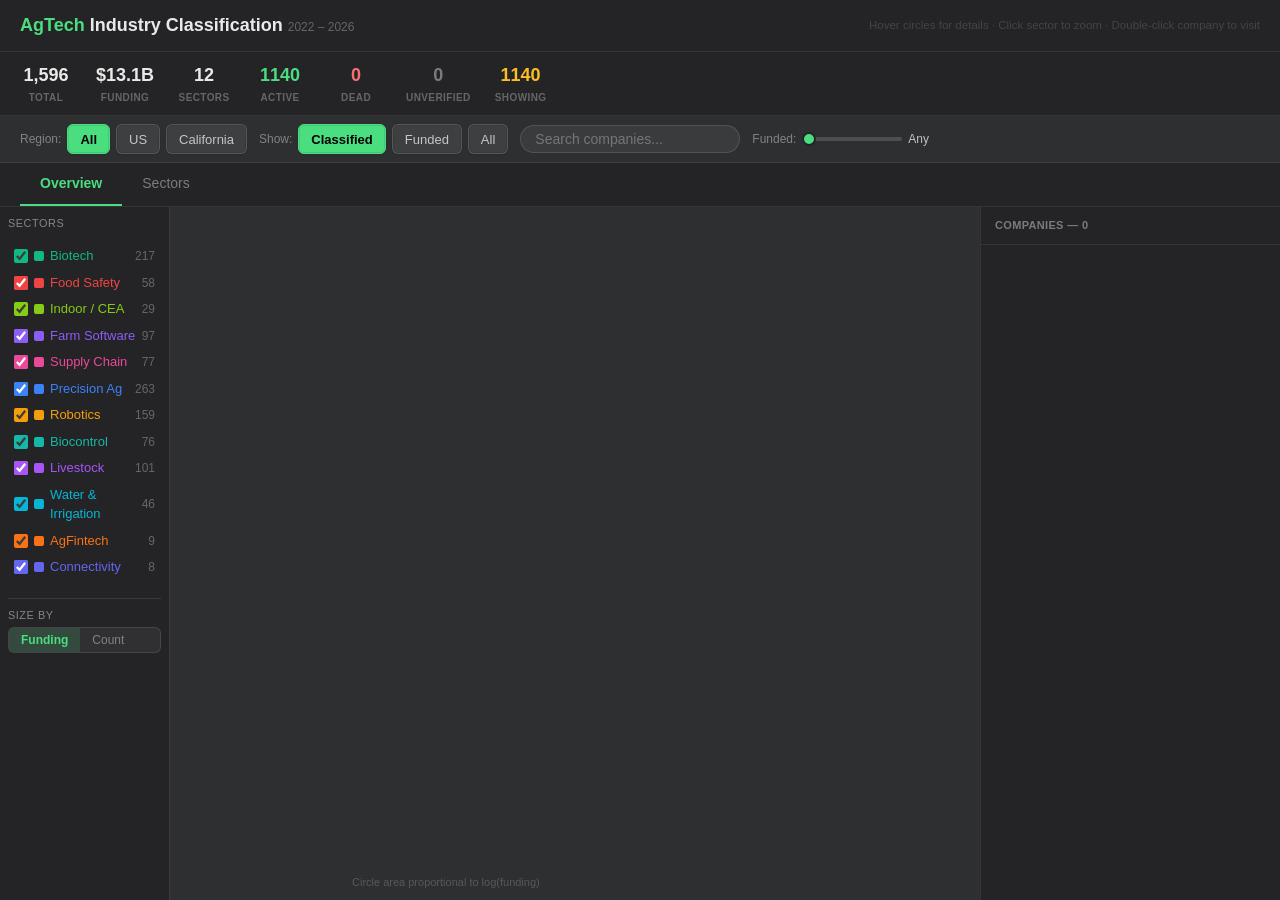
==== commit c89491d6: "update dashboard data: fix 96 false-dead companies, normalize states" ====
--- a/index.html
+++ b/index.html
@@ -475,7 +475,7 @@
 // ─────────────────────────────────────────────
 // Injected data
 // ─────────────────────────────────────────────
-const DATA = {"companies": [{"name": "2W iTech LLC", "category": "UNKNOWN", "country": "US", "hq_state": "CA", "status": "UNKNOWN", "website": null, "funding": 0, "funding_rounds": [], "description": "Fast field trace detection of herbicides in water", "sources": ["nifa", "nsf_sbir"], "data_richness": 3, "wayback_url": null}, {"name": "2nd Nature", "category": "BIOTECH", "country": "US", "hq_state": null, "status": "LIVE", "website": "https://www.2ndnature.bio/", "funding": 0, "funding_rounds": [], "description": "Uses AI-powered AgWaste Portal to discover high-performance natural ingredients like non-calorie sweeteners from agricultural waste streams.", "sources": ["world_agritech"], "data_richness": 4, "wayback_url": null}, {"name": "3Bar Biologics Inc.", "category": "BIOTECH", "country": "US", "hq_state": null, "status": "LIVE", "website": null, "funding": 0, "funding_rounds": [], "description": "Biotechnology", "sources": ["thrive_alumni"], "data_richness": 2, "wayback_url": null}, {"name": "3DEO, Inc.", "category": "LIVESTOCK", "country": "US", "hq_state": "CA", "status": "LIVE", "website": null, "funding": 0, "funding_rounds": [], "description": "This SBIR Phase I Project aims to tackle the two greatest barriers to technology adoption associated with metal additive manufacturing (AM) - cost and", "sources": ["nsf_sbir"], "data_richness": 4, "wayback_url": null}, {"name": "3DGEO DEVELOPMENT INC", "category": "ROBOTICS", "country": "US", "hq_state": "CA", "status": "LIVE", "website": null, "funding": 0, "funding_rounds": [], "description": "This Small Business Innovation Research Phase I project will exploit recent advancements in optimal algorithms for solving the Hamilton-Jacobi equatio", "sources": ["nsf_sbir"], "data_richness": 4, "wayback_url": null}, {"name": "3FATES-XRAY, INC.", "category": "SUPPLY_CHAIN", "country": "US", "hq_state": "CA", "status": "LIVE", "website": null, "funding": 0, "funding_rounds": [], "description": "The broader impact of this Small Business Innovation Research (SBIR) Phase I project relates to the benefits of next-generation X-ray imaging systems.", "sources": ["nsf_sbir"], "data_richness": 4, "wayback_url": null}, {"name": "3Gear Systems", "category": "ROBOTICS", "country": "US", "hq_state": "CA", "status": "LIVE", "website": null, "funding": 0, "funding_rounds": [], "description": "This Small Business Innovation Research (SBIR) Phase I project aims to demonstrate the feasibility of a 3D gestural user input system for computer aid", "sources": ["nsf_sbir"], "data_richness": 4, "wayback_url": null}, {"name": "3LC", "category": "FARM_SOFTWARE", "country": "US", "hq_state": null, "status": "LIVE", "website": "https://3lc.ai/", "funding": 0, "funding_rounds": [], "description": "AI data preparation and optimization platform for improving machine learning model performance across labeling, debugging, and diagnosis workflows.", "sources": ["world_agritech"], "data_richness": 3, "wayback_url": null}, {"name": "3VO MEDICAL, INC", "category": "BIOTECH", "country": "US", "hq_state": "CA", "status": "LIVE", "website": null, "funding": 0, "funding_rounds": [], "description": "The broader/commercial impact of this Small Business Innovation Research Phase I project is the first medical device intervention for augmenting Stage", "sources": ["nsf_sbir"], "data_richness": 4, "wayback_url": null}, {"name": "4AG Robotics", "category": "ROBOTICS", "country": "US", "hq_state": null, "status": "LIVE", "website": null, "funding": 0, "funding_rounds": [], "description": "On-Farm Decision Support", "sources": ["thrive_alumni"], "data_richness": 2, "wayback_url": null}, {"name": "4WIND SCIENCE AND ENGINEERING, LLC.", "category": "PRECISION_AG", "country": "US", "hq_state": "CA", "status": "LIVE", "website": null, "funding": 0, "funding_rounds": [], "description": "This SBIR Phase I project will develop a carbon nanotube based filament that acts as an electron emitter.  The carbon nanotube filament will be applie", "sources": ["nsf_sbir"], "data_richness": 4, "wayback_url": null}, {"name": "6308 SHOREWOOD COURT", "category": "UNKNOWN", "country": "US", "hq_state": "CA", "status": "UNKNOWN", "website": null, "funding": 0, "funding_rounds": [], "description": "Biochemical Isolation of Bs2 and AvrBs2 Interacting Proteins", "sources": ["nifa"], "data_richness": 2, "wayback_url": null}, {"name": "7 GENERATION GAMES INC", "category": "UNKNOWN", "country": "US", "hq_state": "CA", "status": "UNKNOWN", "website": null, "funding": 0, "funding_rounds": [], "description": "Growing Math: Accessible, Cross-Curricular Education in Food and Agricultural Sciences", "sources": ["nifa"], "data_richness": 2, "wayback_url": null}, {"name": "ABZ Innovation", "category": "PRECISION_AG", "country": "Hungary", "hq_state": null, "status": "LIVE", "website": "https://abzinnovation.com", "funding": 8179816.0, "funding_rounds": [{"amount": 8179816.0, "type": "Venture - Series Unknown", "date": "January 2026"}], "description": "Drones, Agriculture, B2B Software, Electronics, Hardware, Manufacturing", "sources": ["growthlist"], "data_richness": 3, "wayback_url": null}, {"name": "ACATECHOL, INC.", "category": "PRECISION_AG", "country": "US", "hq_state": "CA", "status": "LIVE", "website": null, "funding": 0, "funding_rounds": [], "description": "The broader impact/commercial potential of this Small Business Innovation Research (SBIR) Phase I project is a novel anti-infective coating to mitigat", "sources": ["nsf_sbir"], "data_richness": 4, "wayback_url": null}, {"name": "ACP Semiconductor Inc.", "category": "PRECISION_AG", "country": "US", "hq_state": "CA", "status": "LIVE", "website": null, "funding": 0, "funding_rounds": [], "description": "The broader impact/commercial potential of this Small Business Innovation Research (SBIR) Phase I project will enable the development of a unique low ", "sources": ["nsf_sbir"], "data_richness": 4, "wayback_url": null}, {"name": "ACRIGEN BIOSCIENCES, INC.", "category": "BIOTECH", "country": "US", "hq_state": "CA", "status": "LIVE", "website": null, "funding": 0, "funding_rounds": [], "description": "The broader impact of this Small Business Innovation Research (SBIR) Phase I project is to enable safe and effective human gene editing, providing the", "sources": ["nsf_sbir"], "data_richness": 4, "wayback_url": null}, {"name": "ACROSS AI, INC", "category": "AG_FINTECH", "country": "US", "hq_state": "CA", "status": "LIVE", "website": null, "funding": 0, "funding_rounds": [], "description": "The broader/commercial impact of this Small Business Innovation Research (SBIR) Phase I project is to transform enterprise knowledge work by improving", "sources": ["nsf_sbir"], "data_richness": 4, "wayback_url": null}, {"name": "ACTINIX", "category": "ROBOTICS", "country": "US", "hq_state": "CA", "status": "LIVE", "website": null, "funding": 0, "funding_rounds": [], "description": "This Small Business Innovation Research (SBIR) Phase I project is for the construction of an ultra-high-resolution, high-precision phase-shift measure", "sources": ["nsf_sbir"], "data_richness": 4, "wayback_url": null}, {"name": "AEMS CORP", "category": "FOOD_SAFETY", "country": "US", "hq_state": "CA", "status": "LIVE", "website": null, "funding": 0, "funding_rounds": [], "description": "Reformatting GRAS Ingredients as Antimicrobial Materials", "sources": ["nifa"], "data_richness": 3, "wayback_url": null}, {"name": "AEPNUS TECHNOLOGY INC", "category": "UNKNOWN", "country": "US", "hq_state": "CA", "status": "UNKNOWN", "website": null, "funding": 0, "funding_rounds": [], "description": "The broader/commercial impact of this Small Business Innovation Research (SBIR) Phase I project is the creation of an economical and climate-friendly ", "sources": ["nsf_sbir"], "data_richness": 3, "wayback_url": null}, {"name": "AEROMUTABLE CORPORATION", "category": "PRECISION_AG", "country": "US", "hq_state": "CA", "status": "LIVE", "website": null, "funding": 0, "funding_rounds": [], "description": "The broader impact/commercial potential of this Small Business Innovation Research (SBIR) project is to reduce fuel consumption and improve safety in ", "sources": ["nsf_sbir"], "data_richness": 4, "wayback_url": null}, {"name": "AERULEAN PLANT IDENTIFICATION SYSTEMS INC", "category": "UNKNOWN", "country": "US", "hq_state": "CA", "status": "UNKNOWN", "website": null, "funding": 0, "funding_rounds": [], "description": "Breaking the Information Bottlenecks in Retail Plant Sales", "sources": ["nifa"], "data_richness": 2, "wayback_url": null}, {"name": "AFINGEN, INC.", "category": "AG_BIOCONTROL", "country": "US", "hq_state": "CA", "status": "LIVE", "website": null, "funding": 0, "funding_rounds": [], "description": "Fast-growing high-yield forage crops via a novel biotechnology platform", "sources": ["nifa"], "data_richness": 3, "wayback_url": null}, {"name": "AGENTAI, INC.", "category": "UNKNOWN", "country": "US", "hq_state": "CA", "status": "UNKNOWN", "website": null, "funding": 0, "funding_rounds": [], "description": "Distributed Human Augmentation of Artificial Intelligence", "sources": ["nifa"], "data_richness": 2, "wayback_url": null}, {"name": "AGGENE", "category": "BIOTECH", "country": "US", "hq_state": null, "status": "LIVE", "website": null, "funding": 0, "funding_rounds": [], "description": "Biotechnology", "sources": ["thrive_alumni"], "data_richness": 2, "wayback_url": null}, {"name": "AGIL THERAPEUTICS, INC.", "category": "WATER_IRRIGATION", "country": "US", "hq_state": "CA", "status": "LIVE", "website": null, "funding": 0, "funding_rounds": [], "description": "This Small Business Innovation Research Phase (SBIR) I project is a novel procedural treatment for the 5-10 million people in the U.S. with medical re", "sources": ["nsf_sbir"], "data_richness": 4, "wayback_url": null}, {"name": "AGPOLLEN, LLC", "category": "UNKNOWN", "country": "US", "hq_state": "CA", "status": "UNKNOWN", "website": null, "funding": 0, "funding_rounds": [], "description": "Development of Nest Attractant for the Blue Orchard Bee", "sources": ["nifa"], "data_richness": 2, "wayback_url": null}, {"name": "AGRAQUEST, INC.", "category": "AG_BIOCONTROL", "country": "US", "hq_state": "CA", "status": "LIVE", "website": null, "funding": 0, "funding_rounds": [], "description": "Development of a Novel Microbial Biopesticide for the Control of Insect Pests", "sources": ["nifa"], "data_richness": 3, "wayback_url": null}, {"name": "AGRI-ANALYSIS LLC", "category": "UNKNOWN", "country": "US", "hq_state": "CA", "status": "UNKNOWN", "website": null, "funding": 0, "funding_rounds": [], "description": "Nanobodies as Novel Reagents for Accurate and Rapid Identification of Viral Pathogens in Specialty Crop Plants", "sources": ["nifa"], "data_richness": 2, "wayback_url": null}, {"name": "AGRICULTURAL RESEARCH SERVICE", "category": "UNKNOWN", "country": "US", "hq_state": "CA", "status": "UNKNOWN", "website": null, "funding": 0, "funding_rounds": [], "description": "Does the SLEEPY1 (SLY1) F-box Gene of Arabidopsis Control GA Signaling by Proteolysis?", "sources": ["nifa"], "data_richness": 2, "wayback_url": null}, {"name": "AGRICULTURE & LAND BASED TRAINING ASSOC", "category": "PRECISION_AG", "country": "US", "hq_state": "CA", "status": "LIVE", "website": null, "funding": 0, "funding_rounds": [], "description": "Small Farmer Education, Outreach and Technical Assistance Program on the Central Coast of California", "sources": ["nifa"], "data_richness": 3, "wayback_url": null}, {"name": "AGRIPLAY VENTURES INC.", "category": "INDOOR_CEA", "country": "US", "hq_state": null, "status": "LIVE", "website": null, "funding": 0, "funding_rounds": [], "description": "Next Gen Farms", "sources": ["thrive_alumni"], "data_richness": 2, "wayback_url": null}, {"name": "AGRO-AI", "category": "WATER_IRRIGATION", "country": "US", "hq_state": null, "status": "LIVE", "website": "https://agroai-pilot.com/", "funding": 0, "funding_rounds": [], "description": "API-first irrigation intelligence platform that reduces water consumption by 20-35% by connecting disparate farm data systems for precision watering.", "sources": ["world_agritech"], "data_richness": 4, "wayback_url": null}, {"name": "AGRODIT", "category": "UNKNOWN", "country": "US", "hq_state": null, "status": "UNKNOWN", "website": null, "funding": 0, "funding_rounds": [], "description": "", "sources": ["thrive_alumni"], "data_richness": 0, "wayback_url": null}, {"name": "AGROFOCAL TECHNOLOGIES, INC", "category": "PRECISION_AG", "country": "US", "hq_state": "CA", "status": "LIVE", "website": null, "funding": 0, "funding_rounds": [], "description": "Real-Time Crop Monitoring System mountable on any Farm Vehicle", "sources": ["sbir_bulk"], "data_richness": 4, "wayback_url": null}, {"name": "AGTEC INNOVATIONS INC", "category": "SUPPLY_CHAIN", "country": "US", "hq_state": "CA", "status": "LIVE", "website": "https://www.agtecinnovations.com", "funding": 0, "funding_rounds": [], "description": "SMARTP Fertilizer - The Environment-Friendly Phosphate Alternative", "sources": ["nsf_sbir", "sbir_bulk"], "data_richness": 5, "wayback_url": null}, {"name": "AGUILA TECHNOLOGIES INC", "category": "PRECISION_AG", "country": "US", "hq_state": "CA", "status": "LIVE", "website": null, "funding": 0, "funding_rounds": [], "description": "***  9761500  Capote         This Small Business Innovation Research Phase I project aims to develop entirely new electrographic toners that, when com", "sources": ["nsf_sbir"], "data_richness": 4, "wayback_url": null}, {"name": "AGVOICE", "category": "FARM_SOFTWARE", "country": "US", "hq_state": null, "status": "LIVE", "website": null, "funding": 0, "funding_rounds": [], "description": "Cloud Services / SAAS", "sources": ["thrive_alumni"], "data_richness": 2, "wayback_url": null}, {"name": "AGvisorPRO", "category": "FARM_SOFTWARE", "country": "US", "hq_state": null, "status": "LIVE", "website": null, "funding": 0, "funding_rounds": [], "description": "Cloud Services / SAAS", "sources": ["thrive_alumni"], "data_richness": 2, "wayback_url": null}, {"name": "AI LINEAR INC.", "category": "PRECISION_AG", "country": "US", "hq_state": "CA", "status": "LIVE", "website": null, "funding": 0, "funding_rounds": [], "description": "The broader impact/commercial potential of this Phase I project is the development of a fundamental electronic building block (i.e., smart amplifier) ", "sources": ["nsf_sbir"], "data_richness": 4, "wayback_url": null}, {"name": "AIARD", "category": "UNKNOWN", "country": "US", "hq_state": "CA", "status": "UNKNOWN", "website": null, "funding": 0, "funding_rounds": [], "description": "2012 AIARD Future Leaders Forum", "sources": ["nifa"], "data_richness": 2, "wayback_url": null}, {"name": "AIRCURE TECH", "category": "BIOTECH", "country": "US", "hq_state": null, "status": "LIVE", "website": "https://www.aircuretech.com/", "funding": 0, "funding_rounds": [], "description": "Deeptech converting excess atmospheric CO2 into functional additives for construction, textiles, and agriculture, up to 20x more efficient than natura", "sources": ["world_agritech"], "data_richness": 3, "wayback_url": null}, {"name": "AIRITY TECHNOLOGIES, INC.", "category": "ROBOTICS", "country": "US", "hq_state": "CA", "status": "LIVE", "website": null, "funding": 0, "funding_rounds": [], "description": "The broader impact/commercial potential of this Small Business Innovation Research (SBIR) Phase I project is the development of a medical device that ", "sources": ["nsf_sbir"], "data_richness": 4, "wayback_url": null}, {"name": "AIRSTREAMS RENEWABLES, INC.", "category": "UNKNOWN", "country": "US", "hq_state": "CA", "status": "UNKNOWN", "website": null, "funding": 0, "funding_rounds": [], "description": "Online, internet-based training for wind technicians work on wind farms", "sources": ["nifa"], "data_richness": 2, "wayback_url": null}, {"name": "AIVOCODE", "category": "UNKNOWN", "country": "US", "hq_state": "CA", "status": "UNKNOWN", "website": null, "funding": 0, "funding_rounds": [], "description": "The broader impact/commercial potential of this Small Business Innovation Research (SBIR) Phase I project is to enable transformative advances into th", "sources": ["nsf_sbir"], "data_richness": 3, "wayback_url": null}, {"name": "AKORN TECHNOLOGY, INC.", "category": "AG_BIOCONTROL", "country": "US", "hq_state": "CA", "status": "LIVE", "website": null, "funding": 0, "funding_rounds": [], "description": "The broader impact of this SBIR Phase 1 project will be in significant reduction of food waste.  Food waste is a critically important global challenge", "sources": ["nsf_sbir"], "data_richness": 4, "wayback_url": null}, {"name": "ALAMEDA POINT COLLABORATIVE, INC.", "category": "BIOTECH", "country": "US", "hq_state": "CA", "status": "LIVE", "website": null, "funding": 0, "funding_rounds": [], "description": "APC Growing Youth Food Security Project", "sources": ["nifa"], "data_richness": 3, "wayback_url": null}, {"name": "ALGENESIS CORPORATION", "category": "UNKNOWN", "country": "US", "hq_state": "CA", "status": "UNKNOWN", "website": null, "funding": 0, "funding_rounds": [], "description": "The broader impact/commercial potential of this Small Business Innovation Research (SBIR) project is to create sustainable and biodegradable polyureth", "sources": ["nsf_sbir"], "data_richness": 3, "wayback_url": null}, {"name": "ALGI", "category": "UNKNOWN", "country": "US", "hq_state": null, "status": "UNKNOWN", "website": null, "funding": 0, "funding_rounds": [], "description": "", "sources": ["thrive_alumni"], "data_richness": 0, "wayback_url": null}, {"name": "ALL Power Labs INC", "category": "BIOTECH", "country": "US", "hq_state": "CA", "status": "LIVE", "website": null, "funding": 0, "funding_rounds": [], "description": "This SBIR Phase I project enables the research and development of a new hybrid fixed-fluidized biomass gasifier design that allows for a higher carbon", "sources": ["nsf_sbir"], "data_richness": 4, "wayback_url": null}, {"name": "ALLIANCE FOR ANIMAL GENOME RESEARCH", "category": "BIOTECH", "country": "US", "hq_state": "CA", "status": "LIVE", "website": null, "funding": 0, "funding_rounds": [], "description": "International Bovine Genomics Phase II Workshop", "sources": ["nifa"], "data_richness": 3, "wayback_url": null}, {"name": "ALLOPARTIS BIOTECHNOLOGIES", "category": "BIOTECH", "country": "US", "hq_state": "CA", "status": "LIVE", "website": null, "funding": 0, "funding_rounds": [], "description": "Improving enzymes for saccharafication of sustainable cellulosic biomass for biofuel production", "sources": ["nifa"], "data_richness": 3, "wayback_url": null}, {"name": "ALPHASTAR TECHNOLOGY SOLUTIONS", "category": "UNKNOWN", "country": "US", "hq_state": "CA", "status": "LIVE", "website": "http://www.alphastarcorp.com", "funding": 0, "funding_rounds": [], "description": "Grain Boundary Engineering in Additive Manufacturing (AM)", "sources": ["sbir_bulk"], "data_richness": 5, "wayback_url": null}, {"name": "ALPINE HYDROMET", "category": "PRECISION_AG", "country": "US", "hq_state": "CA", "status": "LIVE", "website": null, "funding": 0, "funding_rounds": [], "description": "Snow Water Content Sensor - Application Research of Cosmic Ray Attenuation Principal for Snow Water Content", "sources": ["nifa"], "data_richness": 3, "wayback_url": null}, {"name": "ALSUS MEDICAL, INC.", "category": "UNKNOWN", "country": "US", "hq_state": "CA", "status": "UNKNOWN", "website": null, "funding": 0, "funding_rounds": [], "description": "The broader impact of this Small Business Innovation Research (SBIR) Phase I project is to provide a low-cost, safe, and durable treatment option for ", "sources": ["nsf_sbir"], "data_richness": 3, "wayback_url": null}, {"name": "ALTEX TECHNOLOGIES CORPORATION", "category": "WATER_IRRIGATION", "country": "US", "hq_state": "CA", "status": "LIVE", "website": "http://www.altextech.com", "funding": 0, "funding_rounds": [], "description": "DOE Phase I DE-SC0022445, FOA DE-FOA-0002859, DOE Topic 21f, \"Enhanced Biochar for Soil Reclamation Co-Produced by a Drop-In Biofuels Process\"", "sources": ["nifa", "sbir_bulk"], "data_richness": 5, "wayback_url": null}, {"name": "ALUMINIO INC.", "category": "UNKNOWN", "country": "US", "hq_state": "CA", "status": "UNKNOWN", "website": null, "funding": 0, "funding_rounds": [], "description": "The broader impact/commercial potential of this Small Business Innovation Research Phase I project will focus on researching and developing aluminum--", "sources": ["nsf_sbir"], "data_richness": 3, "wayback_url": null}, {"name": "AMERICAN ASSOCIATION OF WILDLIFE VETERINARIANS", "category": "UNKNOWN", "country": "US", "hq_state": "CA", "status": "UNKNOWN", "website": null, "funding": 0, "funding_rounds": [], "description": "\"Conservation and Health of Captive and Free-Living Wildlife:\"  A Joint Conference of the AAWV, AAZY and WDA", "sources": ["nifa"], "data_richness": 2, "wayback_url": null}, {"name": "AMERICAN OLIVE OIL PRODUCERS ASSOCIATION", "category": "PRECISION_AG", "country": "US", "hq_state": "CA", "status": "LIVE", "website": null, "funding": 0, "funding_rounds": [], "description": "Developing a trans-disciplinary strategic plan for the American olive oil industry to identify and prioritize research opportunities and challenges", "sources": ["nifa"], "data_richness": 3, "wayback_url": null}, {"name": "AMEROM LLC", "category": "UNKNOWN", "country": "US", "hq_state": "CA", "status": "UNKNOWN", "website": null, "funding": 0, "funding_rounds": [], "description": "This award is funded under the American Recovery and Reinvestment Act of 2009 (Public Law 111-5).\n\nThis Small Business Technology Transfer Phase I pro", "sources": ["nsf_sbir"], "data_richness": 3, "wayback_url": null}, {"name": "ANELLO PHOTONICS INC.", "category": "ROBOTICS", "country": "US", "hq_state": "CA", "status": "LIVE", "website": null, "funding": 0, "funding_rounds": [], "description": "The broader impact/commercial potential of this Small Business Innovation Research (SBIR) Phase I project is improving the safety and reliability of a", "sources": ["nsf_sbir"], "data_richness": 4, "wayback_url": null}, {"name": "ANEWAMERICA COMMUNITY CORPORATION", "category": "UNKNOWN", "country": "US", "hq_state": "CA", "status": "UNKNOWN", "website": null, "funding": 0, "funding_rounds": [], "description": "Green Market Community Food Project:  Creating Opportunities for New American Farmers and Entrepreneurs", "sources": ["nifa"], "data_richness": 2, "wayback_url": null}, {"name": "ANNELIDA ORGANICS", "category": "BIOTECH", "country": "US", "hq_state": null, "status": "LIVE", "website": null, "funding": 0, "funding_rounds": [], "description": "Biotechnology", "sources": ["thrive_alumni"], "data_richness": 2, "wayback_url": null}, {"name": "ANTA BIOTECHNOLOGIES CORPORATION", "category": "ROBOTICS", "country": "US", "hq_state": "CA", "status": "LIVE", "website": null, "funding": 0, "funding_rounds": [], "description": "The broader impact/commercial potential of this Small Business Innovation Research (SBIR) project is to democratize access to advanced diagnostics too", "sources": ["nsf_sbir"], "data_richness": 4, "wayback_url": null}, {"name": "AOSense, Inc.", "category": "PRECISION_AG", "country": "US", "hq_state": "CA", "status": "LIVE", "website": null, "funding": 0, "funding_rounds": [], "description": "This Small Business Innovation Research Program (SBIR) Phase I project will develop a detailed design and a comprehensive performance model for a high", "sources": ["nsf_sbir"], "data_richness": 4, "wayback_url": null}, {"name": "APERTUREDATA INC.", "category": "UNKNOWN", "country": "US", "hq_state": "CA", "status": "UNKNOWN", "website": null, "funding": 0, "funding_rounds": [], "description": "The broader impact/commercial potential of this Small Business Innovation Research (SBIR) Phase I project will be to offer a unifying backend that wil", "sources": ["nsf_sbir"], "data_richness": 3, "wayback_url": null}, {"name": "APEX BAIT TECHNOLOGIES, INC.", "category": "LIVESTOCK", "country": "US", "hq_state": "CA", "status": "LIVE", "website": "http://www.apexbait.com/", "funding": 0, "funding_rounds": [], "description": "APEX-FLB: A Safe and Inexpensive Formulation for the Control of Stable Fly in Livestock Industries", "sources": ["sbir_bulk"], "data_richness": 5, "wayback_url": null}, {"name": "APPLIED BIOTECHNOLOGY INSTITUTE", "category": "PRECISION_AG", "country": "US", "hq_state": "CA", "status": "LIVE", "website": null, "funding": 0, "funding_rounds": [], "description": "Synergy of Plant-Produced Enzymes to Convert Forest Products into Biofuels", "sources": ["nifa"], "data_richness": 3, "wayback_url": null}, {"name": "APPLIED PROCESS TECHNOLOGY, INC.", "category": "UNKNOWN", "country": "US", "hq_state": "CA", "status": "UNKNOWN", "website": null, "funding": 0, "funding_rounds": [], "description": "Economical Nitrate Reduction from Drinking Water Sources", "sources": ["nifa"], "data_richness": 2, "wayback_url": null}, {"name": "ARACARI BIOSCIENCES, INC.", "category": "BIOTECH", "country": "US", "hq_state": "CA", "status": "LIVE", "website": null, "funding": 0, "funding_rounds": [], "description": "This SBIR Phase I project proposes to commercially develop an in vitro (cell culture) platform to enhance the efficiency of drug discovery. Every drug", "sources": ["nsf_sbir"], "data_richness": 4, "wayback_url": null}, {"name": "ARACOR", "category": "AG_BIOCONTROL", "country": "US", "hq_state": "CA", "status": "LIVE", "website": null, "funding": 0, "funding_rounds": [], "description": "This Small Business Innovation Research (SBIR) Phase I project will investigate X-ray diffraction as an accurate, cost-effective method to monitor and", "sources": ["nsf_sbir"], "data_richness": 4, "wayback_url": null}, {"name": "ARENA PESTICIDE MANAGEMENT", "category": "UNKNOWN", "country": "US", "hq_state": "CA", "status": "UNKNOWN", "website": null, "funding": 0, "funding_rounds": [], "description": "A Reverse Venturi Atomization Chamber", "sources": ["nifa"], "data_richness": 2, "wayback_url": null}, {"name": "ARGIL, INC.", "category": "UNKNOWN", "country": "US", "hq_state": "CA", "status": "UNKNOWN", "website": null, "funding": 0, "funding_rounds": [], "description": "This Small Business Innovation Research (SBIR) Phase I project will develop scalable solution processed techniques to create unique fast switching ele", "sources": ["nsf_sbir"], "data_richness": 3, "wayback_url": null}, {"name": "AROGI INC", "category": "PRECISION_AG", "country": "US", "hq_state": "CA", "status": "LIVE", "website": null, "funding": 0, "funding_rounds": [], "description": "The broader impact/commercial potential of this Small Business Innovation Research (SBIR) Phase I project is to make citizens safer and government mor", "sources": ["nsf_sbir"], "data_richness": 4, "wayback_url": null}, {"name": "ARRUGA", "category": "UNKNOWN", "country": "US", "hq_state": null, "status": "UNKNOWN", "website": null, "funding": 0, "funding_rounds": [], "description": "", "sources": ["thrive_alumni"], "data_richness": 0, "wayback_url": null}, {"name": "ARTIFEX EQUIPMENT, INC.", "category": "AG_BIOCONTROL", "country": "US", "hq_state": "CA", "status": "LIVE", "website": null, "funding": 0, "funding_rounds": [], "description": "A New Method for Drying Wet Books Using Super Absorbent Polymers as Desiccant", "sources": ["nifa"], "data_richness": 3, "wayback_url": null}, {"name": "ASTALAKE BIOSYSTEMS, INC.", "category": "UNKNOWN", "country": "US", "hq_state": "CA", "status": "UNKNOWN", "website": null, "funding": 0, "funding_rounds": [], "description": "Genetic optimization of corn lignin biosynthesis for synergistic improvements in forage quality, yield and preservation", "sources": ["nifa"], "data_richness": 2, "wayback_url": null}, {"name": "ASTROFORGE, INC.", "category": "SUPPLY_CHAIN", "country": "US", "hq_state": "CA", "status": "LIVE", "website": null, "funding": 0, "funding_rounds": [], "description": "This SBIR Phase I project will work to revolutionize the precious metal commodity market through asteroid mining. The company aims to identify and min", "sources": ["nsf_sbir"], "data_richness": 4, "wayback_url": null}, {"name": "ATLAS AI P.B.C.", "category": "PRECISION_AG", "country": "US", "hq_state": "CA", "status": "LIVE", "website": null, "funding": 0, "funding_rounds": [], "description": "The broader impact/commercial potential of this Small Business Innovation Research (SBIR) Phase I project is to enable production of high resolution, ", "sources": ["nsf_sbir"], "data_richness": 4, "wayback_url": null}, {"name": "ATMOSENSE, INC.", "category": "PRECISION_AG", "country": "US", "hq_state": "CA", "status": "LIVE", "website": null, "funding": 0, "funding_rounds": [], "description": "The broader/commercial impact of this Small Business Innovation Research (SBIR) Phase I project is to enable the discovery of new materials used in mi", "sources": ["nsf_sbir"], "data_richness": 4, "wayback_url": null}, {"name": "AUTONOMOUS PIVOT", "category": "ROBOTICS", "country": "US", "hq_state": null, "status": "LIVE", "website": null, "funding": 0, "funding_rounds": [], "description": "", "sources": ["thrive_alumni"], "data_richness": 1, "wayback_url": null}, {"name": "AV AgTech Fund 1, LLC  (CIK 0002059144)", "category": "UNKNOWN", "country": "US", "hq_state": null, "status": "UNKNOWN", "website": null, "funding": 0, "funding_rounds": [], "description": "SEC Form D filing: \"agtech\"", "sources": ["sec_edgar"], "data_richness": 1, "wayback_url": null}, {"name": "AWG", "category": "UNKNOWN", "country": "US", "hq_state": null, "status": "UNKNOWN", "website": null, "funding": 0, "funding_rounds": [], "description": "", "sources": ["thrive_alumni"], "data_richness": 0, "wayback_url": null}, {"name": "AXPRO SEMI", "category": "SUPPLY_CHAIN", "country": "US", "hq_state": "CA", "status": "LIVE", "website": "www.axprosemi.com", "funding": 0, "funding_rounds": [], "description": "SBIR Phase I: RISC-V and FPGA Pipeline-Coupled Heterogeneous Compute Microprocessor Architecture and Emulation Software Tools to Dramatically Improve ", "sources": ["nsf_sbir", "sbir_bulk"], "data_richness": 5, "wayback_url": null}, {"name": "Abricate Inc", "category": "ROBOTICS", "country": "US", "hq_state": "CA", "status": "LIVE", "website": null, "funding": 0, "funding_rounds": [], "description": "This SBIR Phase I project intends to create a human to machine language tool that allows anything from the simplest shape to the most complex engineer", "sources": ["nsf_sbir"], "data_richness": 4, "wayback_url": null}, {"name": "Abundant Robotics", "category": "ROBOTICS", "country": "US", "hq_state": "CA", "status": "LIVE", "website": "https://abundantrobotics.com", "funding": 12000000.0, "funding_rounds": [{"amount": 12000000.0, "type": "total_raised", "date": null}], "description": "Apple harvesting robots using vacuum technology", "sources": ["seed_list"], "data_richness": 5, "wayback_url": null}, {"name": "Ac-Planta", "category": "BIOTECH", "country": "US", "hq_state": "CA", "status": "LIVE", "website": "https://ac-planta.com/en/", "funding": 4930000.0, "funding_rounds": [{"amount": 4930000.0, "type": "total_raised", "date": null}], "description": "Japanese agri-bio-venture developing Skeepon acetic acid-based biostimulants that help plants tolerate drought, heat, and salt stress. Testing at Cali", "sources": ["wgcit"], "data_richness": 5, "wayback_url": null}, {"name": "AcoustiComm", "category": "PRECISION_AG", "country": "US", "hq_state": "CA", "status": "LIVE", "website": null, "funding": 0, "funding_rounds": [], "description": "This Small Business Innovation Research (SBIR) Phase I Project supports the development of a low cost, highly efficient, wireless, underwater modem th", "sources": ["nsf_sbir"], "data_richness": 4, "wayback_url": null}, {"name": "AcreTrader", "category": "FARM_SOFTWARE", "country": "US", "hq_state": null, "status": "LIVE", "website": null, "funding": 0, "funding_rounds": [], "description": "Agribusiness Platform", "sources": ["thrive_alumni"], "data_richness": 2, "wayback_url": null}, {"name": "Acuity Agriculture", "category": "PRECISION_AG", "country": "US", "hq_state": null, "status": "LIVE", "website": null, "funding": 0, "funding_rounds": [], "description": "Connected Devices", "sources": ["thrive_alumni"], "data_richness": 2, "wayback_url": null}, {"name": "Add-vision, Incorporated", "category": "BIOTECH", "country": "US", "hq_state": "CA", "status": "LIVE", "website": null, "funding": 0, "funding_rounds": [], "description": "The Small Business Innovation Research Phase I project will demonstrate the feasibility of using white light-emitting polymers in a fully printable ma", "sources": ["nsf_sbir"], "data_richness": 4, "wayback_url": null}, {"name": "Adelphi Technology, Inc", "category": "LIVESTOCK", "country": "US", "hq_state": "CA", "status": "LIVE", "website": null, "funding": 0, "funding_rounds": [], "description": "Automated Air Monitoring, Disinfection and Purification System for Small and Mid-Size Poultry Processing Facilities", "sources": ["nifa", "nsf_sbir"], "data_richness": 4, "wayback_url": null}, {"name": "Adtech Optics Inc.", "category": "AG_BIOCONTROL", "country": "US", "hq_state": "CA", "status": "LIVE", "website": null, "funding": 0, "funding_rounds": [], "description": "This Small Business Innovation Research (SBIR) Phase I project is focused on developing a new type of lightwave transmitter based on the frequency mod", "sources": ["nsf_sbir"], "data_richness": 4, "wayback_url": null}, {"name": "Advanced Life Technologies", "category": "BIOTECH", "country": "US", "hq_state": "CA", "status": "LIVE", "website": null, "funding": 0, "funding_rounds": [], "description": "This Small Business Innovation Research (SBIR) Phase I project will develop advanced methods to temporarily reprogram hematopoietic stem cells (HSCs) ", "sources": ["nsf_sbir"], "data_richness": 4, "wayback_url": null}, {"name": "Advanced Research and Applications Corporation (ARACOR)", "category": "UNKNOWN", "country": "US", "hq_state": "CA", "status": "UNKNOWN", "website": null, "funding": 0, "funding_rounds": [], "description": "9361962  Savage       To meet existing and future casting manufacturing needs, the  development of an automated rapid metrology (ARM) capability for  ", "sources": ["nsf_sbir"], "data_richness": 3, "wayback_url": null}, {"name": "AdvancedAg Incorporated", "category": "BIOTECH", "country": "US", "hq_state": null, "status": "LIVE", "website": "https://www.advancedag.ca/", "funding": 2000000.0, "funding_rounds": [{"amount": 2000000.0, "type": "total_raised", "date": null}], "description": "Indigenous, family-owned Canadian biotech producing microbial ag products (ACF-SR) to reduce synthetic chemical reliance. 20+ years R&D in culturing b", "sources": ["thrive_alumni"], "data_richness": 4, "wayback_url": null}, {"name": "AdvancedMEMS", "category": "PRECISION_AG", "country": "US", "hq_state": "CA", "status": "LIVE", "website": null, "funding": 0, "funding_rounds": [], "description": "The broader impact/commercial potential of this Small Business Innovation Research (SBIR) project is  the development of an improved methane sensor mo", "sources": ["nsf_sbir"], "data_richness": 4, "wayback_url": null}, {"name": "AdvancedUAV Tech Inc.", "category": "PRECISION_AG", "country": "US", "hq_state": null, "status": "LIVE", "website": null, "funding": 0, "funding_rounds": [], "description": "Biotechnology", "sources": ["thrive_alumni"], "data_richness": 2, "wayback_url": null}, {"name": "Aerius Photonics, LLC", "category": "PRECISION_AG", "country": "US", "hq_state": "CA", "status": "LIVE", "website": null, "funding": 0, "funding_rounds": [], "description": "This Small Business Innovation Research (SBIR) Phase I project will initiate the development of a low cost scanning micro- Light Detection and Ranging", "sources": ["nsf_sbir"], "data_richness": 4, "wayback_url": null}, {"name": "Aerodyne Microsystems Inc.", "category": "PRECISION_AG", "country": "US", "hq_state": "CA", "status": "LIVE", "website": null, "funding": 0, "funding_rounds": [], "description": "The broader impact/commercial potential of this Small Business Innovation Research (SBIR) Phase I project is to improve health and save lives while ad", "sources": ["nsf_sbir"], "data_richness": 4, "wayback_url": null}, {"name": "Aerometrics Inc", "category": "ROBOTICS", "country": "US", "hq_state": "CA", "status": "LIVE", "website": null, "funding": 0, "funding_rounds": [], "description": "This program deals with the design, development, and                            application of novel laser diagnostic techniques for the study        ", "sources": ["nsf_sbir"], "data_richness": 4, "wayback_url": null}, {"name": "Afresh", "category": "SUPPLY_CHAIN", "country": "US", "hq_state": "CA", "status": "LIVE", "website": "https://afresh.com", "funding": 148000000.0, "funding_rounds": [{"amount": 148000000.0, "type": "total_raised", "date": null}], "description": "AI-powered fresh food supply chain optimization", "sources": ["seed_list", "thrive_alumni"], "data_richness": 5, "wayback_url": null}, {"name": "AgPlenus", "category": "AG_BIOCONTROL", "country": "US", "hq_state": null, "status": "LIVE", "website": "https://agplenus.com/", "funding": 0, "funding_rounds": [], "description": "Evogene subsidiary using AI and computational algorithms to discover and commercialize novel agrochemicals (herbicides, fungicides, insecticides). Par", "sources": ["world_agritech"], "data_richness": 4, "wayback_url": null}, {"name": "AgShift", "category": "FARM_SOFTWARE", "country": "US", "hq_state": null, "status": "LIVE", "website": null, "funding": 0, "funding_rounds": [], "description": "Big Data Analytics", "sources": ["thrive_alumni"], "data_richness": 2, "wayback_url": null}, {"name": "AgVend", "category": "FARM_SOFTWARE", "country": "US", "hq_state": null, "status": "LIVE", "website": null, "funding": 0, "funding_rounds": [], "description": "Agribusiness Platform", "sources": ["thrive_alumni"], "data_richness": 2, "wayback_url": null}, {"name": "AgZen", "category": "PRECISION_AG", "country": "US", "hq_state": null, "status": "LIVE", "website": "https://www.agzen.com/", "funding": 10000000.0, "funding_rounds": [{"amount": 10000000.0, "type": "total_raised", "date": null}], "description": "MIT spinout providing RealCoverage feedback-optimized smart spraying system enabling 30-50% chemical reduction without yield loss. 2M+ acres committed", "sources": ["world_agritech"], "data_richness": 3, "wayback_url": null}, {"name": "Aggpoint", "category": "SUPPLY_CHAIN", "country": "US", "hq_state": null, "status": "LIVE", "website": null, "funding": 0, "funding_rounds": [], "description": "Supply Chain", "sources": ["thrive_alumni"], "data_richness": 2, "wayback_url": null}, {"name": "Agmatix", "category": "FARM_SOFTWARE", "country": "US", "hq_state": null, "status": "DEAD", "website": "https://www.agmatix.com/", "funding": 0, "funding_rounds": [], "description": "Agroinformatics platform providing data-driven solutions for agriculture including agronomic modeling and open ag data standardization. Part of ICL Gr", "sources": ["world_agritech"], "data_richness": 4, "wayback_url": "https://web.archive.org/web/*/agmatix.com"}, {"name": "Agmonitor", "category": "WATER_IRRIGATION", "country": "US", "hq_state": "CA", "status": "LIVE", "website": "https://agmonitor.com/", "funding": 5800000.0, "funding_rounds": [{"amount": 5800000.0, "type": "total_raised", "date": null}], "description": "AI-powered farm management and irrigation optimization platform (formerly PowWow Energy). Improved irrigation precision from 70% to 90%+ across Califo", "sources": ["wgcit"], "data_richness": 6, "wayback_url": null}, {"name": "Agovor", "category": "ROBOTICS", "country": "New Zealand", "hq_state": null, "status": "LIVE", "website": "https://agovor.com", "funding": 2117750.0, "funding_rounds": [{"amount": 2117750.0, "type": "Pre-Seed", "date": "February 2026"}], "description": "Agriculture, Automotive, B2B Software, EV, Hardware, Robotics", "sources": ["growthlist"], "data_richness": 3, "wayback_url": null}, {"name": "AgrasAI", "category": "FARM_SOFTWARE", "country": "US", "hq_state": null, "status": "LIVE", "website": null, "funding": 0, "funding_rounds": [], "description": "Data Analytics &amp; AI", "sources": ["thrive_alumni"], "data_richness": 2, "wayback_url": null}, {"name": "AgreenCulture", "category": "ROBOTICS", "country": "France", "hq_state": null, "status": "LIVE", "website": "https://agreenculture.net", "funding": 7051250.0, "funding_rounds": [{"amount": 7051250.0, "type": "Series A", "date": "December 2025"}], "description": "Agriculture, Artificial Intelligence, Hardware, Robotics", "sources": ["growthlist"], "data_richness": 3, "wayback_url": null}, {"name": "Agreena", "category": "FARM_SOFTWARE", "country": "US", "hq_state": null, "status": "LIVE", "website": null, "funding": 0, "funding_rounds": [], "description": "Agribusiness Platform", "sources": ["thrive_alumni"], "data_richness": 2, "wayback_url": null}, {"name": "Agrela Ecosystems", "category": "FARM_SOFTWARE", "country": "US", "hq_state": null, "status": "LIVE", "website": "https://agrelaeco.com", "funding": 415000.0, "funding_rounds": [{"amount": 415000.0, "type": "Venture - Series Unknown", "date": "March 2026"}], "description": "Agriculture, Analytics, B2B Software, Data, Hardware", "sources": ["growthlist"], "data_richness": 3, "wayback_url": null}, {"name": "Agrematch", "category": "AG_BIOCONTROL", "country": "US", "hq_state": null, "status": "LIVE", "website": "https://www.agrematch.com/", "funding": 9600000.0, "funding_rounds": [{"amount": 9600000.0, "type": "total_raised", "date": null}], "description": "AI company discovering and developing bioactive compounds for agriculture and food, screening billions of molecules to find sustainable crop protectio", "sources": ["world_agritech"], "data_richness": 4, "wayback_url": null}, {"name": "Agri Marketplace", "category": "FARM_SOFTWARE", "country": "US", "hq_state": null, "status": "LIVE", "website": null, "funding": 0, "funding_rounds": [], "description": "", "sources": ["thrive_alumni"], "data_richness": 1, "wayback_url": null}, {"name": "Agri-Access", "category": "AG_FINTECH", "country": "US", "hq_state": null, "status": "LIVE", "website": "https://www.agri-access.com/", "funding": 0, "funding_rounds": [], "description": "Agricultural lending and capital provider with 20+ years experience, helping financial institutions grow their ag loan portfolios through secondary ma", "sources": ["world_agritech"], "data_richness": 3, "wayback_url": null}, {"name": "AgriAssure", "category": "FARM_SOFTWARE", "country": "US", "hq_state": null, "status": "LIVE", "website": null, "funding": 0, "funding_rounds": [], "description": "Agribusiness Platform", "sources": ["thrive_alumni"], "data_richness": 2, "wayback_url": null}, {"name": "AgriPass", "category": "ROBOTICS", "country": "US", "hq_state": null, "status": "LIVE", "website": "https://agripass.co", "funding": 7500000.0, "funding_rounds": [{"amount": 7500000.0, "type": "Seed", "date": "March 2026"}], "description": "Agriculture, Hardware, Robotics", "sources": ["growthlist", "world_agritech"], "data_richness": 3, "wayback_url": null}, {"name": "AgriWebb", "category": "LIVESTOCK", "country": "US", "hq_state": null, "status": "LIVE", "website": null, "funding": 0, "funding_rounds": [], "description": "Animal Technology", "sources": ["thrive_alumni"], "data_richness": 2, "wayback_url": null}, {"name": "Agribody Technologies, Inc", "category": "BIOTECH", "country": "US", "hq_state": null, "status": "LIVE", "website": null, "funding": 0, "funding_rounds": [], "description": "Biotechnology", "sources": ["thrive_alumni"], "data_richness": 2, "wayback_url": null}, {"name": "Agriloom", "category": "AG_FINTECH", "country": "Kenya", "hq_state": null, "status": "LIVE", "website": "https://agriloom.co.ke", "funding": 0, "funding_rounds": [], "description": "Agriculture, Finance, B2B Software, FinTech, Marketplace", "sources": ["growthlist"], "data_richness": 3, "wayback_url": null}, {"name": "Agrivanna", "category": "LIVESTOCK", "country": "US", "hq_state": null, "status": "LIVE", "website": null, "funding": 0, "funding_rounds": [], "description": "Livestock", "sources": ["thrive_alumni"], "data_richness": 2, "wayback_url": null}, {"name": "Agroasys", "category": "SUPPLY_CHAIN", "country": "Tanzania", "hq_state": null, "status": "LIVE", "website": "https://agroasys.com", "funding": 0, "funding_rounds": [], "description": "Marketplace, Agriculture, B2B Software, E-commerce", "sources": ["growthlist"], "data_richness": 3, "wayback_url": null}, {"name": "Agrology", "category": "BIOTECH", "country": "US", "hq_state": "CA", "status": "LIVE", "website": null, "funding": 0, "funding_rounds": [], "description": "Novel Crop Inputs", "sources": ["thrive_alumni", "wgcit"], "data_richness": 4, "wayback_url": null}, {"name": "Agronomeye", "category": "PRECISION_AG", "country": "US", "hq_state": null, "status": "DEAD", "website": "https://agronomeye.com.au/", "funding": 0, "funding_rounds": [], "description": "Provides agriculture's first digital twin technology using LiDAR scanning to give farmers detailed, actionable insights about their land.", "sources": ["world_agritech"], "data_richness": 3, "wayback_url": "https://web.archive.org/web/*/agronomeye.com.au"}, {"name": "Agronow", "category": "FARM_SOFTWARE", "country": "US", "hq_state": null, "status": "LIVE", "website": null, "funding": 0, "funding_rounds": [], "description": "Cloud Services / SAAS", "sources": ["thrive_alumni"], "data_richness": 2, "wayback_url": null}, {"name": "Agrosmart", "category": "PRECISION_AG", "country": "US", "hq_state": null, "status": "LIVE", "website": null, "funding": 0, "funding_rounds": [], "description": "Connected Devices", "sources": ["thrive_alumni"], "data_richness": 2, "wayback_url": null}, {"name": "Agteria Biotech", "category": "LIVESTOCK", "country": "US", "hq_state": null, "status": "LIVE", "website": "https://www.agteria.com/", "funding": 8100000.0, "funding_rounds": [{"amount": 8100000.0, "type": "total_raised", "date": null}], "description": "AI-driven molecular solutions to reduce methane emissions from cattle via patent-pending AB-01 feed additive, offering highest methane reduction per e", "sources": ["world_agritech"], "data_richness": 4, "wayback_url": null}, {"name": "Agtonomy", "category": "ROBOTICS", "country": "US", "hq_state": "CA", "status": "LIVE", "website": "https://agtonomy.com", "funding": 32000000.0, "funding_rounds": [{"amount": 32000000.0, "type": "total_raised", "date": null}], "description": "Autonomous tractor platform for specialty crop farming", "sources": ["seed_list"], "data_richness": 5, "wayback_url": null}, {"name": "AiSight", "category": "FOOD_SAFETY", "country": "US", "hq_state": null, "status": "LIVE", "website": null, "funding": 0, "funding_rounds": [], "description": "Big Data Analytics, Food Tech", "sources": ["thrive_alumni"], "data_richness": 2, "wayback_url": null}, {"name": "Aigen", "category": "ROBOTICS", "country": "US", "hq_state": "WA", "status": "LIVE", "website": "https://aigen.io", "funding": 0, "funding_rounds": [], "description": "Solar-powered autonomous robots for regenerative farming", "sources": ["seed_list"], "data_richness": 5, "wayback_url": null}, {"name": "Air Protein", "category": "BIOTECH", "country": "US", "hq_state": null, "status": "LIVE", "website": null, "funding": 0, "funding_rounds": [], "description": "Novel Ingredients", "sources": ["thrive_alumni"], "data_richness": 2, "wayback_url": null}, {"name": "AirAgri Services Pty Ltd", "category": "FARM_SOFTWARE", "country": "US", "hq_state": null, "status": "LIVE", "website": null, "funding": 0, "funding_rounds": [], "description": "Agribusiness Platform", "sources": ["thrive_alumni"], "data_richness": 2, "wayback_url": null}, {"name": "Aira Tech Corp", "category": "UNKNOWN", "country": "US", "hq_state": "CA", "status": "UNKNOWN", "website": null, "funding": 0, "funding_rounds": [], "description": "The broader impact/commercial potential of this Small Business Innovation Research (SBIR) Phase I project is to dramatically increase the quality of l", "sources": ["nsf_sbir"], "data_richness": 3, "wayback_url": null}, {"name": "Aker Technologies, Inc.", "category": "FARM_SOFTWARE", "country": "US", "hq_state": null, "status": "LIVE", "website": null, "funding": 0, "funding_rounds": [], "description": "Big Data Analytics", "sources": ["thrive_alumni"], "data_richness": 2, "wayback_url": null}, {"name": "Albeado, Inc", "category": "WATER_IRRIGATION", "country": "US", "hq_state": "CA", "status": "LIVE", "website": null, "funding": 0, "funding_rounds": [], "description": "The broader impact/commercial potential of this Small Business Innovation Research (SBIR) Phase I project will pave the way for new types of social ne", "sources": ["nsf_sbir"], "data_richness": 4, "wayback_url": null}, {"name": "Aleph Farms", "category": "FOOD_SAFETY", "country": "US", "hq_state": null, "status": "LIVE", "website": null, "funding": 0, "funding_rounds": [], "description": "Novel food and beverage", "sources": ["thrive_alumni"], "data_richness": 2, "wayback_url": null}, {"name": "Alesca Life", "category": "INDOOR_CEA", "country": "US", "hq_state": null, "status": "LIVE", "website": null, "funding": 0, "funding_rounds": [], "description": "Next Gen Farms", "sources": ["thrive_alumni"], "data_richness": 2, "wayback_url": null}, {"name": "Aliva Biopharmaceuticals", "category": "ROBOTICS", "country": "US", "hq_state": "CA", "status": "LIVE", "website": null, "funding": 0, "funding_rounds": [], "description": "This Small Business Innovation Research (SBIR) Phase I research project aims to introduce the entire human immunoglobulin locus into the mouse in orde", "sources": ["nsf_sbir"], "data_richness": 4, "wayback_url": null}, {"name": "Allegro 3D, Inc", "category": "BIOTECH", "country": "US", "hq_state": "CA", "status": "LIVE", "website": null, "funding": 0, "funding_rounds": [], "description": "This Small Business Innovation Research Phase I project will develop customizable cell/tissue culture platforms using a new class of 3D printable bisp", "sources": ["nsf_sbir"], "data_richness": 4, "wayback_url": null}, {"name": "Allopartis Biosciences", "category": "BIOTECH", "country": "US", "hq_state": "CA", "status": "LIVE", "website": null, "funding": 0, "funding_rounds": [], "description": "This Small Business Innovation Research Phase I project addresses a key challenge for cost-effective manufacturing of sustainable, cellulosic biofuels", "sources": ["nsf_sbir"], "data_richness": 4, "wayback_url": null}, {"name": "Allylix Inc.", "category": "BIOTECH", "country": "US", "hq_state": "CA", "status": "LIVE", "website": null, "funding": 0, "funding_rounds": [], "description": "This Small Business Innovation Research (SBIR) Phase I research project aims to develop a yeast-based platform for the generation of novel sesquiterpe", "sources": ["nsf_sbir"], "data_richness": 4, "wayback_url": null}, {"name": "Alora", "category": "UNKNOWN", "country": "US", "hq_state": null, "status": "LIVE", "website": "https://alora.world", "funding": 0, "funding_rounds": [], "description": "Agriculture, Food and Beverage, Marine", "sources": ["growthlist"], "data_richness": 3, "wayback_url": null}, {"name": "Amai Proteins", "category": "BIOTECH", "country": "US", "hq_state": null, "status": "LIVE", "website": null, "funding": 0, "funding_rounds": [], "description": "Novel Ingredients", "sources": ["thrive_alumni"], "data_richness": 2, "wayback_url": null}, {"name": "Amatera", "category": "BIOTECH", "country": "France", "hq_state": null, "status": "LIVE", "website": "https://amatera.bio", "funding": 6957885.0, "funding_rounds": [{"amount": 6957885.0, "type": "Seed", "date": "March 2026"}], "description": "Biotechnology, Agriculture, Food and Beverage", "sources": ["growthlist"], "data_richness": 3, "wayback_url": null}, {"name": "Amazon Leo", "category": "CONNECTIVITY", "country": "US", "hq_state": null, "status": "LIVE", "website": "https://leo.amazon.com/", "funding": 0, "funding_rounds": [], "description": "Amazon's satellite internet constellation (Project Kuiper). Conference sponsor, not an agtech company.", "sources": ["world_agritech"], "data_richness": 3, "wayback_url": null}, {"name": "Ambercycle, Inc.", "category": "UNKNOWN", "country": "US", "hq_state": "CA", "status": "UNKNOWN", "website": null, "funding": 0, "funding_rounds": [], "description": "This Small Business Innovation Research (SBIR) project will enable the recycling of valuable materials from complex wastes that today cannot be recove", "sources": ["nsf_sbir"], "data_richness": 3, "wayback_url": null}, {"name": "Ambi Robotics, Inc.", "category": "ROBOTICS", "country": "US", "hq_state": "CA", "status": "LIVE", "website": null, "funding": 0, "funding_rounds": [], "description": "The broader impact/commercial potential of this Small Business Innovation Research (SBIR) Phase I project is to advance the development of a reliable,", "sources": ["nsf_sbir"], "data_richness": 4, "wayback_url": null}, {"name": "American Drone Network", "category": "PRECISION_AG", "country": "US", "hq_state": null, "status": "LIVE", "website": "https://americandronenetwork.com", "funding": 1850000.0, "funding_rounds": [{"amount": 1850000.0, "type": "Seed", "date": "February 2026"}], "description": "Drones, Agriculture, Hardware", "sources": ["growthlist"], "data_richness": 3, "wayback_url": null}, {"name": "American Prime", "category": "PRECISION_AG", "country": "US", "hq_state": null, "status": "LIVE", "website": "https://americanprime.co", "funding": 0, "funding_rounds": [], "description": "Agriculture, Artificial Intelligence, Analytics, B2B Software, Data, Drones, Energy, Environment", "sources": ["growthlist", "world_agritech"], "data_richness": 3, "wayback_url": null}, {"name": "Ancient Organics Bioscience", "category": "BIOTECH", "country": "US", "hq_state": null, "status": "LIVE", "website": "https://www.ancientorganicsbio.com/", "funding": 0, "funding_rounds": [], "description": "Develops microbial inoculants that restore soil health, increase crop yields, and reduce the need for chemical fertilizers using advanced metagenomic ", "sources": ["world_agritech"], "data_richness": 3, "wayback_url": null}, {"name": "Angion Biomedica Corp", "category": "UNKNOWN", "country": "US", "hq_state": "CA", "status": "UNKNOWN", "website": null, "funding": 0, "funding_rounds": [], "description": "This Small Business Innovation Research (SBIR) Phase I project seeks to develop a new drug-delivery microscaffold that can help millions of patients s", "sources": ["nsf_sbir"], "data_richness": 3, "wayback_url": null}, {"name": "Ansa Biotechnologies, Inc.", "category": "BIOTECH", "country": "US", "hq_state": "CA", "status": "LIVE", "website": null, "funding": 0, "funding_rounds": [], "description": "The broader impact/commercial potential of this Small Business Innovation Research (SBIR) project is to advance the development of a new method for ra", "sources": ["nsf_sbir"], "data_richness": 4, "wayback_url": null}, {"name": "Antheia, Inc.", "category": "BIOTECH", "country": "US", "hq_state": "CA", "status": "LIVE", "website": null, "funding": 0, "funding_rounds": [], "description": "The broader impact/commercial potential of this Small Business Innovation Research (SBIR) project is to enhance the supply of complex pharmaceutical m", "sources": ["nsf_sbir"], "data_richness": 4, "wayback_url": null}, {"name": "Anver Bioscience Design Inc", "category": "PRECISION_AG", "country": "US", "hq_state": "CA", "status": "LIVE", "website": null, "funding": 0, "funding_rounds": [], "description": "Microbial Modification of Red Squill as a Rodenticide", "sources": ["nsf_sbir"], "data_richness": 4, "wayback_url": null}, {"name": "Apama Medical, Inc.", "category": "ROBOTICS", "country": "US", "hq_state": "CA", "status": "LIVE", "website": null, "funding": 0, "funding_rounds": [], "description": "This Small Business Innovative Research (SBIR) Phase I Project will develop a novel balloon-based radio freqyency (RF) ablation catheter for atrial fi", "sources": ["nsf_sbir"], "data_richness": 4, "wayback_url": null}, {"name": "Apeel", "category": "FOOD_SAFETY", "country": "US", "hq_state": null, "status": "LIVE", "website": null, "funding": 635000000.0, "funding_rounds": [{"amount": 635000000.0, "type": "total_raised", "date": null}], "description": "Quality and Shelf Life", "sources": ["thrive_alumni"], "data_richness": 2, "wayback_url": null}, {"name": "Aphea Bio", "category": "BIOTECH", "country": "US", "hq_state": null, "status": "LIVE", "website": null, "funding": 0, "funding_rounds": [], "description": "Novel Crop Inputs", "sources": ["thrive_alumni"], "data_richness": 2, "wayback_url": null}, {"name": "Aphea.Bio", "category": "BIOTECH", "country": "US", "hq_state": null, "status": "LIVE", "website": null, "funding": 0, "funding_rounds": [], "description": "Novel Crop Inputs", "sources": ["thrive_alumni"], "data_richness": 2, "wayback_url": null}, {"name": "ApiSave Bee Health Sciences Inc.", "category": "BIOTECH", "country": "US", "hq_state": null, "status": "LIVE", "website": null, "funding": 0, "funding_rounds": [], "description": "Biotechnology", "sources": ["thrive_alumni"], "data_richness": 2, "wayback_url": null}, {"name": "Apollo AI Inc.", "category": "ROBOTICS", "country": "US", "hq_state": "CA", "status": "LIVE", "website": null, "funding": 0, "funding_rounds": [], "description": "The broader impact/commercial potential of this project is the practical deployment of a low-cost and low-power real-time perception system in self-dr", "sources": ["nsf_sbir"], "data_richness": 4, "wayback_url": null}, {"name": "AppHarvest", "category": "INDOOR_CEA", "country": "US", "hq_state": "KY", "status": "LIVE", "website": "https://appharvest.com", "funding": 600000000.0, "funding_rounds": [{"amount": 600000000.0, "type": "total_raised", "date": null}], "description": "Large-scale controlled environment agriculture", "sources": ["seed_list"], "data_richness": 5, "wayback_url": null}, {"name": "Applied Nanostructures, inc.", "category": "PRECISION_AG", "country": "US", "hq_state": "CA", "status": "LIVE", "website": null, "funding": 0, "funding_rounds": [], "description": "This Small Business Innovation Research Phase I project will develop high resolution thermal probes with sharp tips, integrated with highly sensitive ", "sources": ["nsf_sbir"], "data_richness": 4, "wayback_url": null}, {"name": "Applied Phytologics Inc", "category": "LIVESTOCK", "country": "US", "hq_state": "CA", "status": "LIVE", "website": null, "funding": 0, "funding_rounds": [], "description": "9860310\n     This Small Business Innovation Research Phase I project will engineer the rate of cereal seedling development by targeting a key gene of ", "sources": ["nsf_sbir"], "data_richness": 4, "wayback_url": null}, {"name": "Applied Superconductivity Inc", "category": "UNKNOWN", "country": "US", "hq_state": "CA", "status": "UNKNOWN", "website": null, "funding": 0, "funding_rounds": [], "description": "Superconducting Structures for the Acceleration of Heavy    Ions Up to 0.5 c. (Physics)", "sources": ["nsf_sbir"], "data_richness": 3, "wayback_url": null}, {"name": "AquaExchange", "category": "FARM_SOFTWARE", "country": "India", "hq_state": null, "status": "LIVE", "website": "https://aquaexchange.com", "funding": 8000000.0, "funding_rounds": [{"amount": 8000000.0, "type": "Series B", "date": "March 2026"}], "description": "Agriculture, Artificial Intelligence, Analytics, B2B Software, Data, Hardware", "sources": ["growthlist"], "data_richness": 3, "wayback_url": null}, {"name": "Aquabyte", "category": "LIVESTOCK", "country": "US", "hq_state": "CA", "status": "LIVE", "website": "https://aquabyte.ai", "funding": 24000000.0, "funding_rounds": [{"amount": 24000000.0, "type": "total_raised", "date": null}], "description": "Computer vision for aquaculture monitoring", "sources": ["seed_list"], "data_richness": 5, "wayback_url": null}, {"name": "Aquanautics Corporation", "category": "PRECISION_AG", "country": "US", "hq_state": "CA", "status": "LIVE", "website": null, "funding": 0, "funding_rounds": [], "description": "A method of beverage (wine, fruit juice) deoxygenation has                      been developed using electrochemically regenerated metal              ", "sources": ["nsf_sbir"], "data_richness": 4, "wayback_url": null}, {"name": "Aquatic Systems Incorporated", "category": "LIVESTOCK", "country": "US", "hq_state": "CA", "status": "LIVE", "website": null, "funding": 0, "funding_rounds": [], "description": "The Feasibility of Corvina Aquaculture for Population       Enhancement and Food Production", "sources": ["nsf_sbir"], "data_richness": 4, "wayback_url": null}, {"name": "Arable", "category": "FARM_SOFTWARE", "country": "US", "hq_state": null, "status": "LIVE", "website": null, "funding": 40000000.0, "funding_rounds": [{"amount": 40000000.0, "type": "total_raised", "date": null}], "description": "Agribusiness Platform", "sources": ["thrive_alumni"], "data_richness": 2, "wayback_url": null}, {"name": "Arcadia Biosciences, Inc.", "category": "BIOTECH", "country": "US", "hq_state": "CA", "status": "LIVE", "website": null, "funding": 0, "funding_rounds": [], "description": "Increasing Wheat Yield by Enhancing Plant Architecture", "sources": ["nifa", "nsf_sbir"], "data_richness": 4, "wayback_url": null}, {"name": "Art of Elements, LLC", "category": "UNKNOWN", "country": "US", "hq_state": "CA", "status": "UNKNOWN", "website": null, "funding": 0, "funding_rounds": [], "description": "The broader impact/commercial potential of this Small Business Innovation Research Phase I project will be derived from the novel catalyst developed o", "sources": ["nsf_sbir"], "data_richness": 3, "wayback_url": null}, {"name": "ArtIn Energy", "category": "PRECISION_AG", "country": "US", "hq_state": null, "status": "LIVE", "website": "https://artinenergy.com", "funding": 255000000.0, "funding_rounds": [{"amount": 255000000.0, "type": "Private Equity", "date": "March 2026"}], "description": "Energy, Agriculture, Environment, Hardware, Professional Services", "sources": ["growthlist"], "data_richness": 3, "wayback_url": null}, {"name": "Arva Intelligence", "category": "UNKNOWN", "country": "US", "hq_state": null, "status": "UNKNOWN", "website": null, "funding": 0, "funding_rounds": [], "description": "", "sources": ["thrive_alumni"], "data_richness": 0, "wayback_url": null}, {"name": "Arya Collateral", "category": "SUPPLY_CHAIN", "country": "India", "hq_state": null, "status": "LIVE", "website": "https://arya.ag", "funding": 80584611.0, "funding_rounds": [{"amount": 80584611.0, "type": "Series D", "date": "January 2026"}], "description": "Agriculture, Finance, Logistics, Marketplace", "sources": ["growthlist"], "data_richness": 3, "wayback_url": null}, {"name": "Arytha Biosciences, LLC", "category": "UNKNOWN", "country": "US", "hq_state": "CA", "status": "UNKNOWN", "website": null, "funding": 0, "funding_rounds": [], "description": "This Small Business Innovation Research (SBIR) Phase I project will develop a cholesterol-enriched biomimetic toxin nanopsonges with enhanced toxin-bi", "sources": ["nsf_sbir"], "data_richness": 3, "wayback_url": null}, {"name": "Arzeda", "category": "BIOTECH", "country": "US", "hq_state": null, "status": "LIVE", "website": null, "funding": 0, "funding_rounds": [], "description": "Novel Ingredients", "sources": ["thrive_alumni"], "data_richness": 2, "wayback_url": null}, {"name": "Asilomar Bio, Inc.", "category": "SUPPLY_CHAIN", "country": "US", "hq_state": "CA", "status": "LIVE", "website": null, "funding": 0, "funding_rounds": [], "description": "<p>The broader impact/commercial potential of this project is to enable American farmers to adapt to climate change by reducing the water footprint of", "sources": ["nsf_sbir"], "data_richness": 4, "wayback_url": null}, {"name": "Aspia Space", "category": "PRECISION_AG", "country": "US", "hq_state": null, "status": "LIVE", "website": "https://aspiaspace.com/", "funding": 0, "funding_rounds": [], "description": "Provides earth intelligence solutions that classify, monitor, and rank land assets using continuous cloud-free satellite observation for agriculture a", "sources": ["world_agritech"], "data_richness": 3, "wayback_url": null}, {"name": "Astrileux Corporation", "category": "AG_BIOCONTROL", "country": "US", "hq_state": "CA", "status": "LIVE", "website": null, "funding": 0, "funding_rounds": [], "description": "This Small Business Innovation Research (SBIR) Phase I project aims to evaluate the feasibility of customized next generation nanoscale technology whi", "sources": ["nsf_sbir"], "data_richness": 4, "wayback_url": null}, {"name": "Atacama, Inc.", "category": "UNKNOWN", "country": "US", "hq_state": "CA", "status": "UNKNOWN", "website": null, "funding": 0, "funding_rounds": [], "description": "The broader impact/commercial potential of this Small Business Innovation Research (SBIR) Phase I project includes the development of a next-generatio", "sources": ["nsf_sbir"], "data_richness": 3, "wayback_url": null}, {"name": "Atlas AI", "category": "PRECISION_AG", "country": "US", "hq_state": "CA", "status": "LIVE", "website": "https://atlasai.co", "funding": 15000000.0, "funding_rounds": [{"amount": 15000000.0, "type": "total_raised", "date": null}], "description": "Satellite and geospatial analytics for agriculture", "sources": ["seed_list"], "data_richness": 5, "wayback_url": null}, {"name": "AtmoCooling", "category": "PRECISION_AG", "country": "US", "hq_state": null, "status": "LIVE", "website": "https://www.atmocooling.com/", "funding": 2600000.0, "funding_rounds": [{"amount": 2600000.0, "type": "total_raised", "date": null}], "description": "Develops seawater evaporative cooling technology that reduces temperatures by up to 15C to protect crops from heat stress and extend growing seasons i", "sources": ["world_agritech"], "data_richness": 3, "wayback_url": null}, {"name": "Atocera, Inc.", "category": "PRECISION_AG", "country": "US", "hq_state": "CA", "status": "LIVE", "website": null, "funding": 0, "funding_rounds": [], "description": "The broader commercial potential of this project is in the realization of atomically sharp disposable blades through standard semiconductor processing", "sources": ["nsf_sbir"], "data_richness": 4, "wayback_url": null}, {"name": "Atom Nanotechnology", "category": "SUPPLY_CHAIN", "country": "US", "hq_state": "CA", "status": "LIVE", "website": null, "funding": 0, "funding_rounds": [], "description": "This Small Business Innovation Research Phase I project aims to develop printing technologies for fully printed single-walled carbon nanotube (SWCNT) ", "sources": ["nsf_sbir"], "data_richness": 4, "wayback_url": null}, {"name": "Atomgrid", "category": "UNKNOWN", "country": "India", "hq_state": null, "status": "LIVE", "website": "https://atomgrid.in", "funding": 7000000.0, "funding_rounds": [{"amount": 7000000.0, "type": "Seed", "date": "January 2026"}], "description": "Chemicals, Agriculture, Beauty, Food and Beverage, Manufacturing, Pharmaceuticals", "sources": ["growthlist"], "data_richness": 3, "wayback_url": null}, {"name": "Atomic Precision Systems Inc.", "category": "AG_BIOCONTROL", "country": "US", "hq_state": "CA", "status": "LIVE", "website": null, "funding": 0, "funding_rounds": [], "description": "This Small Business Innovation Research Phase I project proposes to develop a high-speed and flexible prototype Atomic Layer Deposition (ALD) system s", "sources": ["nsf_sbir"], "data_richness": 4, "wayback_url": null}, {"name": "Augean Robotics, LLC", "category": "ROBOTICS", "country": "US", "hq_state": null, "status": "LIVE", "website": null, "funding": 0, "funding_rounds": [], "description": "Robotics &amp; Hardware", "sources": ["thrive_alumni"], "data_richness": 2, "wayback_url": null}, {"name": "Autonomous Healthcare Inc", "category": "ROBOTICS", "country": "US", "hq_state": "CA", "status": "LIVE", "website": null, "funding": 0, "funding_rounds": [], "description": "The broader impact/commercial potential of this Small Business Innovation Research (SBIR) Phase I project includes reliable and consistent fluid resus", "sources": ["nsf_sbir"], "data_richness": 4, "wayback_url": null}, {"name": "Avisi Technologies, Inc", "category": "UNKNOWN", "country": "US", "hq_state": "CA", "status": "UNKNOWN", "website": null, "funding": 0, "funding_rounds": [], "description": "This SBIR Phase I project aims to improve the surgical treatment used for patients suffering from open angle glaucoma (OAG), through the development a", "sources": ["nsf_sbir"], "data_richness": 3, "wayback_url": null}, {"name": "Aviwell", "category": "BIOTECH", "country": "France", "hq_state": null, "status": "LIVE", "website": "https://aviwell.fr", "funding": 12925969.0, "funding_rounds": [{"amount": 12925969.0, "type": "Series A", "date": "January 2026"}], "description": "Agriculture, Biotechnology", "sources": ["growthlist"], "data_richness": 3, "wayback_url": null}, {"name": "Axalume Inc.", "category": "UNKNOWN", "country": "US", "hq_state": "CA", "status": "UNKNOWN", "website": null, "funding": 0, "funding_rounds": [], "description": "The broader impact/commercial potential of this Small Business Innovation Research (SBIR) Phase I project is to develop a universal design kit for sil", "sources": ["nsf_sbir"], "data_richness": 3, "wayback_url": null}, {"name": "Axis Tech", "category": "UNKNOWN", "country": "US", "hq_state": null, "status": "UNKNOWN", "website": null, "funding": 0, "funding_rounds": [], "description": "", "sources": ["thrive_alumni"], "data_richness": 0, "wayback_url": null}, {"name": "Ayana Bio", "category": "BIOTECH", "country": "US", "hq_state": null, "status": "LIVE", "website": null, "funding": 0, "funding_rounds": [], "description": "Novel Ingredients", "sources": ["thrive_alumni"], "data_richness": 2, "wayback_url": null}, {"name": "Ayar Labs, Inc.", "category": "UNKNOWN", "country": "US", "hq_state": "CA", "status": "UNKNOWN", "website": null, "funding": 0, "funding_rounds": [], "description": "The broader impact/commercial potential of this Small Business Innovation Research (SBIR) Phase I project is to enable ultra high bandwidth energy-eff", "sources": ["nsf_sbir"], "data_richness": 3, "wayback_url": null}, {"name": "BACTERY", "category": "UNKNOWN", "country": "US", "hq_state": null, "status": "UNKNOWN", "website": null, "funding": 0, "funding_rounds": [], "description": "", "sources": ["thrive_alumni"], "data_richness": 0, "wayback_url": null}, {"name": "BADVR, INC.", "category": "PRECISION_AG", "country": "US", "hq_state": "CA", "status": "LIVE", "website": null, "funding": 0, "funding_rounds": [], "description": "The broader impact/commercial potential of this Small Business Innovation Research (SBIR) Phase I project is the ability for both companies and munici", "sources": ["nsf_sbir"], "data_richness": 4, "wayback_url": null}, {"name": "BARTZ Technology Co", "category": "ROBOTICS", "country": "US", "hq_state": "CA", "status": "LIVE", "website": null, "funding": 0, "funding_rounds": [], "description": "9361440  Bartz  Root research is conducted to improve the drought resistance of food crops, to study  root response to soil conditions and contaminati", "sources": ["nsf_sbir"], "data_richness": 4, "wayback_url": null}, {"name": "BASF", "category": "AG_BIOCONTROL", "country": "US", "hq_state": null, "status": "LIVE", "website": "https://agriculture.basf.us/crop-protection.html", "funding": 0, "funding_rounds": [], "description": "Global chemical company with major agricultural division providing crop protection, seeds, and digital farming solutions.", "sources": ["world_agritech"], "data_richness": 4, "wayback_url": null}, {"name": "BEAM - CA, LLC", "category": "PRECISION_AG", "country": "US", "hq_state": "CA", "status": "LIVE", "website": null, "funding": 0, "funding_rounds": [], "description": "The broader impact/commercial potential of this project is through providing a sensitive, robust, room temperature operating magnetometer.  Magnetomet", "sources": ["nsf_sbir"], "data_richness": 4, "wayback_url": null}, {"name": "BEAM CropTech", "category": "BIOTECH", "country": "US", "hq_state": null, "status": "LIVE", "website": "https://beamcroptech.com/en/home-en/", "funding": 600000.0, "funding_rounds": [{"amount": 600000.0, "type": "total_raised", "date": null}], "description": "Develops PHOTOSYNTER genetic technology to optimize photosynthetic rates and increase crop yields by engineering plant light-response mechanisms.", "sources": ["world_agritech"], "data_richness": 4, "wayback_url": null}, {"name": "BEAMLINK, INC.", "category": "AG_BIOCONTROL", "country": "US", "hq_state": "CA", "status": "LIVE", "website": null, "funding": 0, "funding_rounds": [], "description": "The broader impact/commercial potential of this Small Business Innovation Research (SBIR) Phase I project is reducing the cost of getting people onlin", "sources": ["nsf_sbir"], "data_richness": 4, "wayback_url": null}, {"name": "BECKMAN RESEARCH INSTITUTE OF THE CITY OF HOPE", "category": "UNKNOWN", "country": "US", "hq_state": "CA", "status": "UNKNOWN", "website": null, "funding": 0, "funding_rounds": [], "description": "Antigen Presentation by Rfp-Y Class I Molecules in the Chicken", "sources": ["nifa"], "data_richness": 2, "wayback_url": null}, {"name": "BEEKEEPING INNOVATIONS", "category": "UNKNOWN", "country": "US", "hq_state": null, "status": "UNKNOWN", "website": null, "funding": 0, "funding_rounds": [], "description": "", "sources": ["thrive_alumni"], "data_richness": 0, "wayback_url": null}, {"name": "BENCHMARK LABS, INC.", "category": "PRECISION_AG", "country": "US", "hq_state": "CA", "status": "LIVE", "website": null, "funding": 0, "funding_rounds": [], "description": "The broader impact/commercial potential of this SBIR Phase I project is to extend weather forecasting capabilities beyond the current 14-day window. T", "sources": ["nsf_sbir"], "data_richness": 4, "wayback_url": null}, {"name": "BENEFICIAL INSECTARY, INC.", "category": "AG_BIOCONTROL", "country": "US", "hq_state": "CA", "status": "LIVE", "website": null, "funding": 0, "funding_rounds": [], "description": "Developing rearing techniques for Tachinaephagus zelandicus,a housefly  biological control agent, using Hydrotaea aenescens as the rearing host.", "sources": ["nifa"], "data_richness": 3, "wayback_url": null}, {"name": "BERKELEY MARINE ROBOTICS INC.", "category": "ROBOTICS", "country": "US", "hq_state": "CA", "status": "LIVE", "website": null, "funding": 0, "funding_rounds": [], "description": "The broader impact of this Small Business Innovation Research (SBIR) Phase I project is to protect marine ecosystems against invasive species and to h", "sources": ["nsf_sbir"], "data_richness": 4, "wayback_url": null}, {"name": "BESPOKE BIOTHERAPEUTICS LLC", "category": "BIOTECH", "country": "US", "hq_state": "CA", "status": "LIVE", "website": null, "funding": 0, "funding_rounds": [], "description": "The broader impact/commercial potential of this Small Business Innovation Research (SBIR) Phase I project involves creation of a new, immune-cell-base", "sources": ["nsf_sbir"], "data_richness": 4, "wayback_url": null}, {"name": "BEYOND THE DOME INC", "category": "WATER_IRRIGATION", "country": "US", "hq_state": "CA", "status": "LIVE", "website": null, "funding": 0, "funding_rounds": [], "description": "The broader impact/commercial potential of this Small Business Innovation Research (SBIR) project is to help wastewater treatment plants become compli", "sources": ["nsf_sbir"], "data_richness": 4, "wayback_url": null}, {"name": "BIODYNAMIK", "category": "UNKNOWN", "country": "US", "hq_state": "CA", "status": "UNKNOWN", "website": null, "funding": 0, "funding_rounds": [], "description": "The broader impact/commercial potential of this Small Business Innovation Research (SBIR) Phase I project is a novel implantable therapy paradigm for ", "sources": ["nsf_sbir"], "data_richness": 3, "wayback_url": null}, {"name": "BIOGAS & ELECTRIC, LLC", "category": "LIVESTOCK", "country": "US", "hq_state": "CA", "status": "LIVE", "website": null, "funding": 0, "funding_rounds": [], "description": "Novel approach to NOx reduction in biogas exhaust from anaerobic digestion facilities at dairy farms.", "sources": ["nifa"], "data_richness": 3, "wayback_url": null}, {"name": "BIOMILITUS LLC", "category": "UNKNOWN", "country": "US", "hq_state": "CA", "status": "UNKNOWN", "website": null, "funding": 0, "funding_rounds": [], "description": "The broader impact of this Small Business Innovation Research (SBIR) Phase I project is in promoting insect protein as an alternative source of protei", "sources": ["nsf_sbir"], "data_richness": 3, "wayback_url": null}, {"name": "BIOMIMICS, LLC", "category": "LIVESTOCK", "country": "US", "hq_state": "CA", "status": "LIVE", "website": null, "funding": 0, "funding_rounds": [], "description": "The broader impact and commercial potential of this Small Business Innovation Research (SBIR) Phase I project is to develop a new environmentally sust", "sources": ["nsf_sbir"], "data_richness": 4, "wayback_url": null}, {"name": "BIOSAPIEN INC.", "category": "UNKNOWN", "country": "US", "hq_state": "CA", "status": "UNKNOWN", "website": null, "funding": 0, "funding_rounds": [], "description": "The broader impact of this Small Business Innovation Research (SBIR) Phase I project is to establish a proof-of-concept for an oncological medical dev", "sources": ["nsf_sbir"], "data_richness": 3, "wayback_url": null}, {"name": "BIOSPYDER TECHNOLOGIES, INC.", "category": "ROBOTICS", "country": "US", "hq_state": "CA", "status": "LIVE", "website": null, "funding": 0, "funding_rounds": [], "description": "TempO-STAT Citrus Greening Infection Test", "sources": ["nifa"], "data_richness": 3, "wayback_url": null}, {"name": "BLINXEL LLC", "category": "PRECISION_AG", "country": "US", "hq_state": "CA", "status": "LIVE", "website": null, "funding": 0, "funding_rounds": [], "description": "The broader impact/commercial potential of this Small Business Innovation Research (SBIR) Phase I project is to improve digital content delivery of vo", "sources": ["nsf_sbir"], "data_richness": 4, "wayback_url": null}, {"name": "BLUE FOREST CONSERVATION", "category": "PRECISION_AG", "country": "US", "hq_state": "CA", "status": "LIVE", "website": null, "funding": 0, "funding_rounds": [], "description": "A comparison of remote sensing approaches to previous hydrologic model results to determine the potential to estimate changes in water yield from fore", "sources": ["nifa"], "data_richness": 3, "wayback_url": null}, {"name": "BOSSA NOVA TECHNOLOGIES LLC", "category": "PRECISION_AG", "country": "US", "hq_state": "CA", "status": "LIVE", "website": null, "funding": 0, "funding_rounds": [], "description": "This SBIR Phase I research proposal aims at developing a new alignment-free metrological method for optical surfaces with high measurement speed and h", "sources": ["nsf_sbir"], "data_richness": 4, "wayback_url": null}, {"name": "BRAINSTORM THERAPEUTICS, INC.", "category": "WATER_IRRIGATION", "country": "US", "hq_state": "CA", "status": "LIVE", "website": null, "funding": 0, "funding_rounds": [], "description": "The broader impact of this Small Business Innovation Research (SBIR) Phase I project spans several fronts, starting with advancements in public health", "sources": ["nsf_sbir"], "data_richness": 4, "wayback_url": null}, {"name": "BRIMSTONE ENERGY, INC.", "category": "UNKNOWN", "country": "US", "hq_state": "CA", "status": "UNKNOWN", "website": null, "funding": 0, "funding_rounds": [], "description": "The broader impact of this Small Business Innovation Research (SBIR) Phase I project is to reduce cost and environmental impact associated with Portla", "sources": ["nsf_sbir"], "data_richness": 3, "wayback_url": null}, {"name": "Bactolife", "category": "FOOD_SAFETY", "country": "US", "hq_state": null, "status": "LIVE", "website": null, "funding": 0, "funding_rounds": [], "description": "Health &amp; Nutrition", "sources": ["thrive_alumni"], "data_richness": 2, "wayback_url": null}, {"name": "Bakman Technologies LLC", "category": "PRECISION_AG", "country": "US", "hq_state": "CA", "status": "LIVE", "website": null, "funding": 0, "funding_rounds": [], "description": "The broader impact/commercial potential of this Small Business Innovation Research (SBIR) Phase I project is to create an economical, high performance", "sources": ["nsf_sbir"], "data_richness": 4, "wayback_url": null}, {"name": "Ballast Energy, Inc.", "category": "WATER_IRRIGATION", "country": "US", "hq_state": "CA", "status": "LIVE", "website": null, "funding": 0, "funding_rounds": [], "description": "This Small Business Innovation Research (SBIR) Phase I project is developing ultra-thick lithium-ion electrodes to reduce the production cost and enha", "sources": ["nsf_sbir"], "data_richness": 4, "wayback_url": null}, {"name": "Barn Owl Precision Agriculture, Inc.  (CIK 0001977710)", "category": "PRECISION_AG", "country": "US", "hq_state": null, "status": "LIVE", "website": null, "funding": 0, "funding_rounds": [], "description": "SEC Form D filing: \"precision agriculture\"", "sources": ["sec_edgar"], "data_richness": 2, "wayback_url": null}, {"name": "Barnstorm Agtech Inc.  (CIK 0001835733)", "category": "UNKNOWN", "country": "US", "hq_state": null, "status": "UNKNOWN", "website": null, "funding": 0, "funding_rounds": [], "description": "SEC Form D filing: \"agtech\"", "sources": ["sec_edgar"], "data_richness": 1, "wayback_url": null}, {"name": "Barnwell Bio", "category": "BIOTECH", "country": "US", "hq_state": null, "status": "LIVE", "website": "https://barnwellbio.com", "funding": 6000000.0, "funding_rounds": [{"amount": 6000000.0, "type": "Seed", "date": "February 2026"}], "description": "Agriculture, Analytics, B2B Software, Biotechnology", "sources": ["growthlist"], "data_richness": 3, "wayback_url": null}, {"name": "Barrostat Medical, Inc.", "category": "BIOTECH", "country": "US", "hq_state": "CA", "status": "LIVE", "website": null, "funding": 0, "funding_rounds": [], "description": "This Small Business Innovation Research (SBIR) Phase I project is directed to the development of a proprietary, tissue- harvesting technology for endo", "sources": ["nsf_sbir"], "data_richness": 4, "wayback_url": null}, {"name": "Battery Design Co.", "category": "UNKNOWN", "country": "US", "hq_state": "CA", "status": "UNKNOWN", "website": null, "funding": 0, "funding_rounds": [], "description": "This Small Business Innovation Research Phase I project will assess the feasibility of a user-directed software system for designing electrochemical p", "sources": ["nsf_sbir"], "data_richness": 3, "wayback_url": null}, {"name": "Bay Labs, Inc.", "category": "UNKNOWN", "country": "US", "hq_state": "CA", "status": "UNKNOWN", "website": null, "funding": 0, "funding_rounds": [], "description": "The broader impact/commercial potential of this Small Business Innovation Research (SBIR) Phase I project is considerable because a variety of complem", "sources": ["nsf_sbir"], "data_richness": 3, "wayback_url": null}, {"name": "BaySpec, Inc.", "category": "LIVESTOCK", "country": "US", "hq_state": "CA", "status": "LIVE", "website": null, "funding": 0, "funding_rounds": [], "description": "This Small Business Innovation Research (SBIR) Phase I project aims to develop an innovative Raman-based real-time microalgal biofuel analyzer. Althou", "sources": ["nsf_sbir"], "data_richness": 4, "wayback_url": null}, {"name": "Bayer", "category": "BIOTECH", "country": "US", "hq_state": null, "status": "DEAD", "website": "https://www.bayer.com", "funding": 0, "funding_rounds": [], "description": "Global life sciences company with Crop Science division providing seeds, crop protection, and digital agriculture solutions.", "sources": ["world_agritech"], "data_richness": 4, "wayback_url": "https://web.archive.org/web/*/bayer.com"}, {"name": "Bayer Crop Science", "category": "BIOTECH", "country": "US", "hq_state": "MO", "status": "LIVE", "website": "https://cropscience.bayer.com", "funding": 0, "funding_rounds": [], "description": "Crop science and digital farming", "sources": ["seed_list"], "data_richness": 5, "wayback_url": null}, {"name": "Beagle Technology", "category": "ROBOTICS", "country": "US", "hq_state": null, "status": "LIVE", "website": "https://www.beagle-tech.com/", "funding": 9170000.0, "funding_rounds": [{"amount": 9170000.0, "type": "total_raised", "date": null}], "description": "AI and robotics software that transforms traditional farming equipment for mechanized vine pruning and shoot thinning, reducing labor costs 25-70%. Ba", "sources": ["world_agritech"], "data_richness": 4, "wayback_url": null}, {"name": "BeeHero", "category": "LIVESTOCK", "country": "US", "hq_state": null, "status": "LIVE", "website": null, "funding": 0, "funding_rounds": [], "description": "Animal Technology", "sources": ["thrive_alumni"], "data_richness": 2, "wayback_url": null}, {"name": "BeeSTAR Technology", "category": "LIVESTOCK", "country": "US", "hq_state": null, "status": "LIVE", "website": "https://beestar.com.au/", "funding": 0, "funding_rounds": [], "description": "AI-powered platform providing real-time hive monitoring and predictive insights for commercial beekeepers, with 1,100+ hives under monitoring and $100", "sources": ["world_agritech"], "data_richness": 3, "wayback_url": null}, {"name": "BeeSafe Biotech", "category": "LIVESTOCK", "country": "US", "hq_state": null, "status": "LIVE", "website": null, "funding": 0, "funding_rounds": [], "description": "Animal Technology", "sources": ["thrive_alumni"], "data_richness": 2, "wayback_url": null}, {"name": "Believer", "category": "FOOD_SAFETY", "country": "US", "hq_state": null, "status": "LIVE", "website": null, "funding": 0, "funding_rounds": [], "description": "Novel food and beverage", "sources": ["thrive_alumni"], "data_richness": 2, "wayback_url": null}, {"name": "Belobox Systems, Inc.", "category": "UNKNOWN", "country": "US", "hq_state": "CA", "status": "UNKNOWN", "website": null, "funding": 0, "funding_rounds": [], "description": "This Small Business Innovation Research Phase I project will advance the implementation of Symmetric MultiProcessing (SMP) computers by providing a co", "sources": ["nsf_sbir"], "data_richness": 3, "wayback_url": null}, {"name": "Berkeley Brewing Science Inc.", "category": "BIOTECH", "country": "US", "hq_state": "CA", "status": "LIVE", "website": null, "funding": 0, "funding_rounds": [], "description": "The broader impact/commercial potential of this Small Business Innovation Research (SBIR) project is to engineer brewer's yeast for a more consistent,", "sources": ["nsf_sbir"], "data_richness": 4, "wayback_url": null}, {"name": "Berkeley Materials Solutions", "category": "LIVESTOCK", "country": "US", "hq_state": "CA", "status": "LIVE", "website": null, "funding": 0, "funding_rounds": [], "description": "This Small Business Innovation Research Phase I project aims to develop a delaminated zeolite-based catalyst to facilitate more economical and environ", "sources": ["nsf_sbir"], "data_richness": 4, "wayback_url": null}, {"name": "BhoomAi", "category": "FARM_SOFTWARE", "country": "US", "hq_state": null, "status": "LIVE", "website": null, "funding": 0, "funding_rounds": [], "description": "On-Farm Decision Support", "sources": ["thrive_alumni"], "data_richness": 2, "wayback_url": null}, {"name": "BigGuardian", "category": "BIOTECH", "country": "Spain", "hq_state": null, "status": "DEAD", "website": "https://bigguardian.com", "funding": 1786497.0, "funding_rounds": [{"amount": 1786497.0, "type": "Seed", "date": "February 2026"}], "description": "Agriculture, B2B Software, Biotechnology", "sources": ["growthlist"], "data_richness": 3, "wayback_url": "https://web.archive.org/web/*/bigguardian.com"}, {"name": "BigHaat", "category": "SUPPLY_CHAIN", "country": "India", "hq_state": null, "status": "DEAD", "website": "https://bighaat.com", "funding": 10000000.0, "funding_rounds": [{"amount": 10000000.0, "type": "Series D", "date": "February 2026"}], "description": "Agriculture, E-commerce, Marketplace", "sources": ["growthlist"], "data_richness": 3, "wayback_url": "https://web.archive.org/web/*/bighaat.com"}, {"name": "Billow, Inc.", "category": "BIOTECH", "country": "US", "hq_state": "CA", "status": "LIVE", "website": null, "funding": 0, "funding_rounds": [], "description": "This SBIR Phase I project proposes to use commercial cloud computing resources for real-time processing of X-ray computed tomography data collected at", "sources": ["nsf_sbir"], "data_richness": 4, "wayback_url": null}, {"name": "BinSentry", "category": "LIVESTOCK", "country": "US", "hq_state": null, "status": "LIVE", "website": null, "funding": 0, "funding_rounds": [], "description": "Animal Technology", "sources": ["thrive_alumni"], "data_richness": 2, "wayback_url": null}, {"name": "Bindbridge", "category": "BIOTECH", "country": "United Kingdom", "hq_state": null, "status": "LIVE", "website": "https://bindbridge.com", "funding": 3800000.0, "funding_rounds": [{"amount": 3800000.0, "type": "Seed", "date": "March 2026"}], "description": "Agriculture, Artificial Intelligence, Biotechnology, Chemicals", "sources": ["growthlist"], "data_richness": 3, "wayback_url": null}, {"name": "BioArmix", "category": "AG_BIOCONTROL", "country": "US", "hq_state": null, "status": "LIVE", "website": "https://www.bioarmix.com/", "funding": 0, "funding_rounds": [], "description": "Hebrew University spin-off deploying non-GMO predatory bacteria as biocontrol agents against crop pathogens, showing 7% yield increase and 65% reducti", "sources": ["world_agritech"], "data_richness": 4, "wayback_url": null}, {"name": "BioCloak", "category": "BIOTECH", "country": "US", "hq_state": null, "status": "LIVE", "website": "https://biocloak.com/", "funding": 0, "funding_rounds": [], "description": "Bioencapsulation technology replacing petroleum-based methods with fully biodegradable solutions for agrochemical and animal nutrition delivery, reduc", "sources": ["world_agritech"], "data_richness": 4, "wayback_url": null}, {"name": "BioConsortia", "category": "BIOTECH", "country": "US", "hq_state": "CA", "status": "LIVE", "website": "https://bioconsortia.com", "funding": 30000000.0, "funding_rounds": [{"amount": 30000000.0, "type": "total_raised", "date": null}], "description": "Microbial crop protection and enhancement products", "sources": ["seed_list"], "data_richness": 5, "wayback_url": null}, {"name": "BioOilSolv", "category": "UNKNOWN", "country": "US", "hq_state": null, "status": "UNKNOWN", "website": null, "funding": 0, "funding_rounds": [], "description": "", "sources": ["thrive_alumni"], "data_richness": 0, "wayback_url": null}, {"name": "BioScout", "category": "FARM_SOFTWARE", "country": "US", "hq_state": null, "status": "LIVE", "website": null, "funding": 0, "funding_rounds": [], "description": "On-Farm Decision Support", "sources": ["thrive_alumni"], "data_richness": 2, "wayback_url": null}, {"name": "BioSentinel, Inc.", "category": "UNKNOWN", "country": "US", "hq_state": "CA", "status": "UNKNOWN", "website": null, "funding": 0, "funding_rounds": [], "description": "This Small Business Innovation Research (SBIR) Phase I project proposes to develop a universal, in vitro assay for determining the enzymatic activity ", "sources": ["nsf_sbir"], "data_richness": 3, "wayback_url": null}, {"name": "Biobin", "category": "UNKNOWN", "country": "US", "hq_state": null, "status": "LIVE", "website": "https://worldagritechusa.com/sponsors/biobin-data-science", "funding": 0, "funding_rounds": [], "description": "", "sources": ["world_agritech"], "data_richness": 2, "wayback_url": null}, {"name": "Biographica", "category": "FARM_SOFTWARE", "country": "United Kingdom", "hq_state": null, "status": "LIVE", "website": "https://graphica.bio", "funding": 9454272.0, "funding_rounds": [{"amount": 9454272.0, "type": "Seed", "date": "January 2026"}], "description": "Biotechnology, Agriculture, Artificial Intelligence, B2B Software, Data", "sources": ["growthlist"], "data_richness": 3, "wayback_url": null}, {"name": "BiomEdit", "category": "LIVESTOCK", "country": "US", "hq_state": null, "status": "LIVE", "website": null, "funding": 0, "funding_rounds": [], "description": "Animal Technology", "sources": ["thrive_alumni"], "data_richness": 2, "wayback_url": null}, {"name": "Biome Makers", "category": "PRECISION_AG", "country": "US", "hq_state": "CA", "status": "LIVE", "website": "https://biomemakers.com", "funding": 20000000.0, "funding_rounds": [{"amount": 20000000.0, "type": "total_raised", "date": null}], "description": "Soil microbiome analysis for agriculture", "sources": ["seed_list"], "data_richness": 5, "wayback_url": null}, {"name": "Biomed Simulation, Inc.", "category": "UNKNOWN", "country": "US", "hq_state": "CA", "status": "UNKNOWN", "website": null, "funding": 0, "funding_rounds": [], "description": "The broader impact/commercial potential of this Small Business Innovation Research (SBIR) Phase I project will be to improve the performance and quali", "sources": ["nsf_sbir"], "data_richness": 3, "wayback_url": null}, {"name": "Biopraxis, Inc", "category": "BIOTECH", "country": "US", "hq_state": "CA", "status": "LIVE", "website": null, "funding": 0, "funding_rounds": [], "description": "0214865\nThompson\n\nThis Small Business Innovation Research Phase I Project proposes to demonstrate the feasibility of developing a label-free biochip f", "sources": ["nsf_sbir"], "data_richness": 4, "wayback_url": null}, {"name": "Bioproduction Group, Inc.", "category": "SUPPLY_CHAIN", "country": "US", "hq_state": "CA", "status": "LIVE", "website": null, "funding": 0, "funding_rounds": [], "description": "This Small Business Innovation Research (SBIR) Phase I Project seeks to develop a Network Algorithm for efficiently running large-scale network simula", "sources": ["nsf_sbir"], "data_richness": 4, "wayback_url": null}, {"name": "Biosource Technologies Inc", "category": "UNKNOWN", "country": "US", "hq_state": "CA", "status": "UNKNOWN", "website": null, "funding": 0, "funding_rounds": [], "description": "Plants are an inexpensive source of complex molecules.                     Several industries are based on chemical feedstocks of plant               ", "sources": ["nsf_sbir"], "data_richness": 3, "wayback_url": null}, {"name": "Biovitesse, Inc.", "category": "AG_BIOCONTROL", "country": "US", "hq_state": "CA", "status": "LIVE", "website": null, "funding": 0, "funding_rounds": [], "description": "This Small Business Innovation Research (SBIR) Phase I project is to develop micro-fluidic biochips for the rapid viability detection of bacterial mic", "sources": ["nsf_sbir"], "data_richness": 4, "wayback_url": null}, {"name": "Bloemteknik", "category": "PRECISION_AG", "country": "United Kingdom", "hq_state": null, "status": "LIVE", "website": "https://bloemteknik.com", "funding": 3385745.0, "funding_rounds": [{"amount": 3385745.0, "type": "Seed", "date": "January 2026"}], "description": "Agriculture, Electronics, Hardware, Manufacturing", "sources": ["growthlist"], "data_richness": 3, "wayback_url": null}, {"name": "Bloom Climate", "category": "INDOOR_CEA", "country": "US", "hq_state": null, "status": "LIVE", "website": null, "funding": 0, "funding_rounds": [], "description": "CEA", "sources": ["thrive_alumni"], "data_richness": 2, "wayback_url": null}, {"name": "Bloom Spatial", "category": "FARM_SOFTWARE", "country": "US", "hq_state": null, "status": "LIVE", "website": "https://bloomspatial.com", "funding": 254998.0, "funding_rounds": [{"amount": 254998.0, "type": "Seed", "date": "December 2025"}], "description": "Agriculture, Analytics, B2B Software, Data, Environment", "sources": ["growthlist"], "data_richness": 3, "wayback_url": null}, {"name": "BloomIQ Technologies Inc.", "category": "FARM_SOFTWARE", "country": "US", "hq_state": null, "status": "LIVE", "website": null, "funding": 0, "funding_rounds": [], "description": "Data Analytics &amp; AI", "sources": ["thrive_alumni"], "data_richness": 2, "wayback_url": null}, {"name": "Bloomfield Robotics", "category": "ROBOTICS", "country": "US", "hq_state": null, "status": "LIVE", "website": null, "funding": 0, "funding_rounds": [], "description": "", "sources": ["thrive_alumni"], "data_richness": 1, "wayback_url": null}, {"name": "Bloomlife, Inc.", "category": "PRECISION_AG", "country": "US", "hq_state": "CA", "status": "LIVE", "website": null, "funding": 0, "funding_rounds": [], "description": "The broader impact/commercial potential of this Small Business Innovation Research (SBIR) Phase I project is to improve high-risk pregnancy care and p", "sources": ["nsf_sbir"], "data_richness": 4, "wayback_url": null}, {"name": "Blue River Technology Inc", "category": "AG_BIOCONTROL", "country": "US", "hq_state": "CA", "status": "LIVE", "website": null, "funding": 30000000.0, "funding_rounds": [{"amount": 30000000.0, "type": "total_raised", "date": null}], "description": "This Small Business Innovation Research (SBIR) Phase I project seeks to understand the fundamental visual cues and characteristics of plants found in ", "sources": ["nsf_sbir"], "data_richness": 4, "wayback_url": null}, {"name": "BlueNalu", "category": "BIOTECH", "country": "US", "hq_state": null, "status": "LIVE", "website": "https://bluenalu.com", "funding": 8000000.0, "funding_rounds": [{"amount": 8000000.0, "type": "Convertible Note", "date": "January 2026"}], "description": "Agriculture, Biotechnology, Food and Beverage", "sources": ["growthlist"], "data_richness": 3, "wayback_url": null}, {"name": "BlueTrace", "category": "SUPPLY_CHAIN", "country": "US", "hq_state": null, "status": "DEAD", "website": "https://blue-trace.com", "funding": 1314996.0, "funding_rounds": [{"amount": 1314996.0, "type": "Seed", "date": "February 2026"}], "description": "B2B Software, Agriculture, Food and Beverage, Logistics", "sources": ["growthlist"], "data_richness": 3, "wayback_url": "https://web.archive.org/web/*/blue-trace.com"}, {"name": "Bluewhite", "category": "FARM_SOFTWARE", "country": "US", "hq_state": null, "status": "LIVE", "website": null, "funding": 0, "funding_rounds": [], "description": "On-Farm Decision Support", "sources": ["thrive_alumni"], "data_richness": 2, "wayback_url": null}, {"name": "Blumio, Inc", "category": "PRECISION_AG", "country": "US", "hq_state": "CA", "status": "LIVE", "website": null, "funding": 0, "funding_rounds": [], "description": "The broader impact/commercial potential of this Small Business Innovation Research (SBIR) Phase I project is to achieve non-contact continuous blood p", "sources": ["nsf_sbir"], "data_richness": 4, "wayback_url": null}, {"name": "Boomitra", "category": "UNKNOWN", "country": "US", "hq_state": null, "status": "UNKNOWN", "website": null, "funding": 0, "funding_rounds": [], "description": "", "sources": ["thrive_alumni"], "data_richness": 0, "wayback_url": null}, {"name": "Boost Biomes", "category": "BIOTECH", "country": "US", "hq_state": null, "status": "LIVE", "website": null, "funding": 0, "funding_rounds": [], "description": "Biotechnology", "sources": ["thrive_alumni"], "data_richness": 2, "wayback_url": null}, {"name": "Botanical Enclosures", "category": "PRECISION_AG", "country": "US", "hq_state": "CA", "status": "LIVE", "website": null, "funding": 0, "funding_rounds": [], "description": "9960106\nMarosz\n\nThis Small Business Innovation Research (SBIR) Phase I project will assess the feasibility of producing glass colored by holographic e", "sources": ["nsf_sbir"], "data_richness": 4, "wayback_url": null}, {"name": "Botrista", "category": "ROBOTICS", "country": "US", "hq_state": null, "status": "LIVE", "website": null, "funding": 0, "funding_rounds": [], "description": "Robotics &amp; Automation", "sources": ["thrive_alumni"], "data_richness": 2, "wayback_url": null}, {"name": "Bowery Farming", "category": "INDOOR_CEA", "country": "US", "hq_state": "NY", "status": "LIVE", "website": "https://boweryfarming.com", "funding": 647000000.0, "funding_rounds": [{"amount": 647000000.0, "type": "total_raised", "date": null}], "description": "Indoor vertical farming with automation", "sources": ["seed_list"], "data_richness": 5, "wayback_url": null}, {"name": "Brechtel Manufacturing Incorporated", "category": "PRECISION_AG", "country": "US", "hq_state": "CA", "status": "LIVE", "website": null, "funding": 0, "funding_rounds": [], "description": "This Small Business Innovation Research (SBIR) Phase I project will support the development of a new airborne particle counter to allow rapid observat", "sources": ["nsf_sbir"], "data_richness": 4, "wayback_url": null}, {"name": "Brightseed", "category": "FOOD_SAFETY", "country": "US", "hq_state": null, "status": "LIVE", "website": null, "funding": 0, "funding_rounds": [], "description": "Health &amp; Nutrition", "sources": ["thrive_alumni"], "data_richness": 2, "wayback_url": null}, {"name": "Brilliant Harvest", "category": "BIOTECH", "country": "US", "hq_state": null, "status": "LIVE", "website": null, "funding": 0, "funding_rounds": [], "description": "Novel Crop Inputs", "sources": ["thrive_alumni"], "data_richness": 2, "wayback_url": null}, {"name": "Broadley-James Corporation", "category": "PRECISION_AG", "country": "US", "hq_state": "CA", "status": "LIVE", "website": null, "funding": 0, "funding_rounds": [], "description": "This Small Business Innovation Research (SBIR) Phase I project will demonstrate the technical\nfeasibility of a nanofluidic flowing liquid junction (NF", "sources": ["nsf_sbir"], "data_richness": 4, "wayback_url": null}, {"name": "Broala, LLC", "category": "BIOTECH", "country": "US", "hq_state": "CA", "status": "LIVE", "website": null, "funding": 0, "funding_rounds": [], "description": "The broader impact/commercial potential of this Small Business Innovation Research (SBIR) Phase I project concerns improving the security of the Inter", "sources": ["nsf_sbir"], "data_richness": 4, "wayback_url": null}, {"name": "Burro", "category": "FARM_SOFTWARE", "country": "US", "hq_state": null, "status": "LIVE", "website": null, "funding": 0, "funding_rounds": [], "description": "On-Farm Decision Support", "sources": ["thrive_alumni"], "data_richness": 2, "wayback_url": null}, {"name": "Bushel", "category": "FARM_SOFTWARE", "country": "US", "hq_state": null, "status": "LIVE", "website": null, "funding": 0, "funding_rounds": [], "description": "Agribusiness Platform", "sources": ["thrive_alumni"], "data_richness": 2, "wayback_url": null}, {"name": "C/e- Solutions, Inc.", "category": "PRECISION_AG", "country": "US", "hq_state": "CA", "status": "LIVE", "website": null, "funding": 0, "funding_rounds": [], "description": "This SBIR Phase I project will employ ethyl ethoxybutyrate as a fuel source and to determine the potential impact of this chemical on the environment.", "sources": ["nsf_sbir"], "data_richness": 4, "wayback_url": null}, {"name": "CACTUS MEDICAL,LLC", "category": "PRECISION_AG", "country": "US", "hq_state": "CA", "status": "LIVE", "website": null, "funding": 0, "funding_rounds": [], "description": "This SBIR Phase I project advances a novel medical optical spectroscopy device to facilitate accurate diagnosis of middle ear infections.  The device ", "sources": ["nsf_sbir"], "data_richness": 4, "wayback_url": null}, {"name": "CAL POLY POMONA FOUNDATION INC", "category": "UNKNOWN", "country": "US", "hq_state": "CA", "status": "UNKNOWN", "website": null, "funding": 0, "funding_rounds": [], "description": "Molecular Genetics of Seed Dormancy and Hydrotime in Lettuce", "sources": ["nifa"], "data_richness": 2, "wayback_url": null}, {"name": "CALIFORNIA CENTER FOR COOPERATION DEVELOPMENT", "category": "FOOD_SAFETY", "country": "US", "hq_state": "CA", "status": "LIVE", "website": null, "funding": 0, "funding_rounds": [], "description": "Food Safety Education Program for Korean Speaking Farmers", "sources": ["nifa"], "data_richness": 3, "wayback_url": null}, {"name": "CALIFORNIA CERTIFIED ORGANIC FARMERS INC.", "category": "UNKNOWN", "country": "US", "hq_state": "CA", "status": "UNKNOWN", "website": null, "funding": 0, "funding_rounds": [], "description": "Fulfilling FSMA Requirements: PSA Training Courses & Technical Assistance for Small and Organic Growers", "sources": ["nifa"], "data_richness": 2, "wayback_url": null}, {"name": "CALIFORNIA FARMLINK", "category": "LIVESTOCK", "country": "US", "hq_state": "CA", "status": "LIVE", "website": null, "funding": 0, "funding_rounds": [], "description": "Expanding the Individual Development Account Model to Diverse Regions of the U.S.", "sources": ["nifa"], "data_richness": 3, "wayback_url": null}, {"name": "CALIFORNIA FOUNDATION FOR AGRICULTURE IN THE C", "category": "UNKNOWN", "country": "US", "hq_state": "CA", "status": "UNKNOWN", "website": null, "funding": 0, "funding_rounds": [], "description": "National Agriculture in the Classroom Conference -- FY2007", "sources": ["nifa"], "data_richness": 2, "wayback_url": null}, {"name": "CALIFORNIA INSTITUTE FOR RURAL STUDIES, INC.", "category": "UNKNOWN", "country": "US", "hq_state": "CA", "status": "UNKNOWN", "website": null, "funding": 0, "funding_rounds": [], "description": "Increasing Food Security among Agricultural Workers in California?s Salinas Valley", "sources": ["nifa"], "data_richness": 2, "wayback_url": null}, {"name": "CAMBRIDGE TERAHERTZ INC", "category": "UNKNOWN", "country": "US", "hq_state": "CA", "status": "UNKNOWN", "website": null, "funding": 0, "funding_rounds": [], "description": "This broader impact/commercial potential of this Small Business Innovation Research (SBIR) Phase I project will improve public safety by furthering te", "sources": ["nsf_sbir"], "data_richness": 3, "wayback_url": null}, {"name": "CANADIAN ROCKIES HEMP CORPORATION", "category": "FOOD_SAFETY", "country": "US", "hq_state": null, "status": "LIVE", "website": null, "funding": 0, "funding_rounds": [], "description": "Food Tech", "sources": ["thrive_alumni"], "data_richness": 2, "wayback_url": null}, {"name": "CANETIA ANALYTICS, INC.", "category": "PRECISION_AG", "country": "US", "hq_state": "CA", "status": "LIVE", "website": null, "funding": 0, "funding_rounds": [], "description": "The broader impact of this Small Business Innovation Research (SBIR) Phase I project is the low-cost assessment of the health of structures or buildin", "sources": ["nsf_sbir"], "data_richness": 4, "wayback_url": null}, {"name": "CARLSBAD AQUAFARMS INC", "category": "LIVESTOCK", "country": "US", "hq_state": "CA", "status": "LIVE", "website": null, "funding": 0, "funding_rounds": [], "description": "Labor-Friendly Terrestrial Cultivation and Ocean Outplanting of Asparagopsis Taxiformis", "sources": ["nifa"], "data_richness": 3, "wayback_url": null}, {"name": "CARRISAN TECHNOLOGIES INC.", "category": "WATER_IRRIGATION", "country": "US", "hq_state": "CA", "status": "LIVE", "website": null, "funding": 0, "funding_rounds": [], "description": "The broader impact/commercial potential of this Small Business Innovation Research SBIR project will be to transform the ability to control cross-cont", "sources": ["nsf_sbir"], "data_richness": 4, "wayback_url": null}, {"name": "CARTILAGE INC", "category": "UNKNOWN", "country": "US", "hq_state": "CA", "status": "UNKNOWN", "website": null, "funding": 0, "funding_rounds": [], "description": "The broader impact of this Small Business Innovation Research (SBIR) Phase I project is that it will develop a novel biological glue to enhance knee c", "sources": ["nsf_sbir"], "data_richness": 3, "wayback_url": null}, {"name": "CATALINA SEA RANCH, LLC", "category": "LIVESTOCK", "country": "US", "hq_state": "CA", "status": "LIVE", "website": null, "funding": 0, "funding_rounds": [], "description": "Cryopreservation of Mussel Larvae for a Competitive United States Shellfish Industry", "sources": ["nifa"], "data_richness": 3, "wayback_url": null}, {"name": "CATTLER", "category": "LIVESTOCK", "country": "US", "hq_state": null, "status": "LIVE", "website": null, "funding": 0, "funding_rounds": [], "description": "Livestock", "sources": ["thrive_alumni"], "data_richness": 2, "wayback_url": null}, {"name": "CCOF FOUNDATION", "category": "FOOD_SAFETY", "country": "US", "hq_state": "CA", "status": "LIVE", "website": null, "funding": 0, "funding_rounds": [], "description": "A Multi-state Initiative to Support Organic Food Processors with Food Safety Compliance", "sources": ["nifa"], "data_richness": 3, "wayback_url": null}, {"name": "CELLBAE INC.", "category": "FOOD_SAFETY", "country": "US", "hq_state": "CA", "status": "LIVE", "website": "https://www.cellbae.com/", "funding": 0, "funding_rounds": [], "description": "Accelerating Food Safety: Next-Generation Foodborne Pathogen Rapid Test Kits with Enzyme Amplification", "sources": ["sbir_bulk"], "data_richness": 5, "wayback_url": null}, {"name": "CELLECHO INC", "category": "BIOTECH", "country": "US", "hq_state": "CA", "status": "LIVE", "website": "http://www.cellechobio.com", "funding": 0, "funding_rounds": [], "description": "SBIR Phase I: A Microprocessor for Complex, Multidimensional Cell Reprogramming: Acoustic-Electric Micro-Vortices Technology for Precise, Sequential D", "sources": ["nsf_sbir", "sbir_bulk"], "data_richness": 5, "wayback_url": null}, {"name": "CENTER FOR AQUACULTURE TECHNOLOGIES, INC.", "category": "LIVESTOCK", "country": "US", "hq_state": "CA", "status": "LIVE", "website": null, "funding": 0, "funding_rounds": [], "description": "Maternal specific mutations causing loss of Primodial Germ Cell to produce sterile fish populations with improved culture performance.", "sources": ["nifa"], "data_richness": 3, "wayback_url": null}, {"name": "CENTER FOR LAND-BASED LEARNING", "category": "UNKNOWN", "country": "US", "hq_state": "CA", "status": "UNKNOWN", "website": null, "funding": 0, "funding_rounds": [], "description": "Enhancing Success of Military Veterans in Agriculture through Comprehensive Training and Wrap-Around Support", "sources": ["nifa"], "data_richness": 2, "wayback_url": null}, {"name": "CENTER FOR URBAN AGRICULTURE AT FAIRVIEW GARDENS", "category": "UNKNOWN", "country": "US", "hq_state": "CA", "status": "UNKNOWN", "website": null, "funding": 0, "funding_rounds": [], "description": "Sylmar Cooperative Food and Development Project", "sources": ["nifa"], "data_richness": 2, "wayback_url": null}, {"name": "CENTER ON RACE, POVERTY & THE ENVIRONMENT", "category": "UNKNOWN", "country": "US", "hq_state": "CA", "status": "UNKNOWN", "website": null, "funding": 0, "funding_rounds": [], "description": "Training and Development of New Green Farmers in the San Joaquin Valley is a project where community leaders...", "sources": ["nifa"], "data_richness": 2, "wayback_url": null}, {"name": "CENTRAL COAST RESOURCE CONSERVAITON AND DEVELO", "category": "UNKNOWN", "country": "US", "hq_state": "CA", "status": "UNKNOWN", "website": null, "funding": 0, "funding_rounds": [], "description": "A Comprehensive Risk Management Training Program for Spanish-Speaking Farmers in Santa Maria Valley", "sources": ["nifa"], "data_richness": 2, "wayback_url": null}, {"name": "CERES COMMUNITY PROJECT", "category": "UNKNOWN", "country": "US", "hq_state": "CA", "status": "UNKNOWN", "website": null, "funding": 0, "funding_rounds": [], "description": "Farmers Market Produce Prescriptions, Nutrition Education & Support for Low-Income Pregnant Women at Risk for Diet-Related Health Conditions in Sonoma", "sources": ["nifa"], "data_richness": 2, "wayback_url": null}, {"name": "CERES IMAGING, INC.", "category": "PRECISION_AG", "country": "US", "hq_state": "CA", "status": "LIVE", "website": null, "funding": 26000000.0, "funding_rounds": [{"amount": 26000000.0, "type": "total_raised", "date": null}], "description": "Remote Sensing of Optimal Water and Nutrient Management for Crop Production", "sources": ["nifa"], "data_richness": 3, "wayback_url": null}, {"name": "CERES, INC.", "category": "UNKNOWN", "country": "US", "hq_state": "CA", "status": "UNKNOWN", "website": null, "funding": 0, "funding_rounds": [], "description": "Functional Characterization of Switchgrass Genes Involved in Cell Wall Synthesis", "sources": ["nifa"], "data_richness": 2, "wayback_url": null}, {"name": "CEREVU MEDICAL, INC.", "category": "UNKNOWN", "country": "US", "hq_state": "CA", "status": "UNKNOWN", "website": null, "funding": 0, "funding_rounds": [], "description": "The broader impact/commercial potential of this Small Business Innovation Research (SBIR) Phase I project is to develop real-time monitoring of COVID-", "sources": ["nsf_sbir"], "data_richness": 3, "wayback_url": null}, {"name": "CERMETEK", "category": "WATER_IRRIGATION", "country": "US", "hq_state": "CA", "status": "LIVE", "website": null, "funding": 0, "funding_rounds": [], "description": "The Commercialization of a New Agriculture Subsystem (LeafMon-S) for Online, Real-Time, Leaf Monitoring to Determine Crop Health (Water Stress Level) ", "sources": ["sbir_bulk"], "data_richness": 4, "wayback_url": null}, {"name": "CFEST INC", "category": "WATER_IRRIGATION", "country": "US", "hq_state": "CA", "status": "LIVE", "website": null, "funding": 0, "funding_rounds": [], "description": "This Small Business Innovation Research Phase I project is Object-Oriented Groundwater Data Repository Technology.  Subsurface groundwater systems req", "sources": ["nsf_sbir"], "data_richness": 4, "wayback_url": null}, {"name": "CH4 Global", "category": "LIVESTOCK", "country": "US", "hq_state": null, "status": "LIVE", "website": null, "funding": 0, "funding_rounds": [], "description": "Animal Technology", "sources": ["thrive_alumni"], "data_richness": 2, "wayback_url": null}, {"name": "CHASCII INC", "category": "UNKNOWN", "country": "US", "hq_state": "CA", "status": "UNKNOWN", "website": null, "funding": 0, "funding_rounds": [], "description": "This Small Business Innovation Research (SBIR) Phase I project seeks to deploy a commercial space platform in cislunar and deep space to provide fast ", "sources": ["nsf_sbir"], "data_richness": 3, "wayback_url": null}, {"name": "CHECKERSPOT", "category": "UNKNOWN", "country": "US", "hq_state": "CA", "status": "UNKNOWN", "website": null, "funding": 0, "funding_rounds": [], "description": "Production of hydroxylated triglyceride oils in microalgae for industrial applications", "sources": ["nifa"], "data_richness": 2, "wayback_url": null}, {"name": "CHICO STATE ENTERPRISES", "category": "AG_BIOCONTROL", "country": "US", "hq_state": "CA", "status": "LIVE", "website": null, "funding": 0, "funding_rounds": [], "description": "Connecting Communities and Families through Locally Grown Cultural Foods for Childhood Obesity Prevention", "sources": ["nifa"], "data_richness": 3, "wayback_url": null}, {"name": "CHILDREN'S HOSPITAL & RESEARCH CENTER AT OAKLA", "category": "UNKNOWN", "country": "US", "hq_state": "CA", "status": "UNKNOWN", "website": null, "funding": 0, "funding_rounds": [], "description": "Does Micronutrient Status Influence Sperm DNA Damage?", "sources": ["nifa"], "data_richness": 2, "wayback_url": null}, {"name": "CHILDREN'S HOSPITAL & RESEARCH CENTER AT OAKLAND", "category": "UNKNOWN", "country": "US", "hq_state": "CA", "status": "UNKNOWN", "website": null, "funding": 0, "funding_rounds": [], "description": "An Evaluation of Dietary Zinc Requirements for the Elderly", "sources": ["nifa"], "data_richness": 2, "wayback_url": null}, {"name": "CIBUS LLC", "category": "BIOTECH", "country": "US", "hq_state": "CA", "status": "LIVE", "website": "https://cibus.com", "funding": 340000000.0, "funding_rounds": [{"amount": 340000000.0, "type": "total_raised", "date": null}], "description": "Non-transgenic gene editing for crop traits", "sources": ["nifa", "seed_list"], "data_richness": 5, "wayback_url": null}, {"name": "CIBUS US LLC", "category": "UNKNOWN", "country": "US", "hq_state": "CA", "status": "UNKNOWN", "website": null, "funding": 0, "funding_rounds": [], "description": "Disease tolerance in the Solanaceae.", "sources": ["nifa"], "data_richness": 2, "wayback_url": null}, {"name": "CIRCULARITY FUELS, INC.", "category": "LIVESTOCK", "country": "US", "hq_state": "CA", "status": "LIVE", "website": null, "funding": 0, "funding_rounds": [], "description": "The broader/commercial impact of this Small Business Innovation Research (SBIR) Phase I project lies in its potential to revolutionize the wastewater ", "sources": ["nsf_sbir"], "data_richness": 4, "wayback_url": null}, {"name": "CISLUNE INC", "category": "UNKNOWN", "country": "US", "hq_state": "CA", "status": "LIVE", "website": "https://www.cislune.com/", "funding": 0, "funding_rounds": [], "description": "Fluffy Layer Ultra-low-Force Soil Compression ANalyser (FLUFSCAN)", "sources": ["sbir_bulk"], "data_richness": 5, "wayback_url": null}, {"name": "CITY OF LOS ANGELES", "category": "BIOTECH", "country": "US", "hq_state": "CA", "status": "LIVE", "website": null, "funding": 0, "funding_rounds": [], "description": "Growing Community through Compost in the City of Los Angeles", "sources": ["nifa"], "data_richness": 3, "wayback_url": null}, {"name": "CLARIA MEDICAL, INC.", "category": "UNKNOWN", "country": "US", "hq_state": "CA", "status": "UNKNOWN", "website": null, "funding": 0, "funding_rounds": [], "description": "The broader impact/commercial potential of this Small Business Innovation Research (SBIR) Phase I project is to provide a safer, faster, and more cost", "sources": ["nsf_sbir"], "data_richness": 3, "wayback_url": null}, {"name": "CLIMATEAI INC", "category": "PRECISION_AG", "country": "US", "hq_state": "CA", "status": "LIVE", "website": "https://climate.ai", "funding": 30000000.0, "funding_rounds": [{"amount": 30000000.0, "type": "total_raised", "date": null}], "description": "AI climate risk platform for agriculture supply chains", "sources": ["nsf_sbir", "seed_list"], "data_richness": 5, "wayback_url": null}, {"name": "CLUE GENETICS INC.", "category": "BIOTECH", "country": "US", "hq_state": "CA", "status": "LIVE", "website": null, "funding": 0, "funding_rounds": [], "description": "The broader impact of this Small Business Innovation Research (SBIR) Phase I project will be on addressing current global problems concerning disease,", "sources": ["nsf_sbir"], "data_richness": 4, "wayback_url": null}, {"name": "CMW ROBOTICS", "category": "ROBOTICS", "country": "China", "hq_state": null, "status": "LIVE", "website": "https://en.cmwrobotics.com", "funding": 0, "funding_rounds": [], "description": "Robotics, Agriculture, Construction, Hardware, Logistics, Manufacturing, Mechanical Engineering", "sources": ["growthlist"], "data_richness": 3, "wayback_url": null}, {"name": "CN3 Systems, Inc", "category": "UNKNOWN", "country": "US", "hq_state": "CA", "status": "UNKNOWN", "website": null, "funding": 0, "funding_rounds": [], "description": "The broader impact/commercial potential of this Small Business Innovation Research (SBIR) Phase I project appears in three areas.  First, there is an ", "sources": ["nsf_sbir"], "data_richness": 3, "wayback_url": null}, {"name": "CO EVOLUTION INSTITUTE", "category": "UNKNOWN", "country": "US", "hq_state": "CA", "status": "UNKNOWN", "website": null, "funding": 0, "funding_rounds": [], "description": "Nature's Partners Curriculum Development and Pollinator Garden Wheel Dissemination", "sources": ["nifa"], "data_richness": 2, "wayback_url": null}, {"name": "COLLASKINS", "category": "UNKNOWN", "country": "US", "hq_state": null, "status": "UNKNOWN", "website": null, "funding": 0, "funding_rounds": [], "description": "", "sources": ["thrive_alumni"], "data_richness": 0, "wayback_url": null}, {"name": "COMMUNICARE HEALTH CENTERS", "category": "UNKNOWN", "country": "US", "hq_state": "CA", "status": "UNKNOWN", "website": null, "funding": 0, "funding_rounds": [], "description": "Produce Rx: Health Centers Leveraging Local Produce For Wellness", "sources": ["nifa"], "data_richness": 2, "wayback_url": null}, {"name": "COMMUNITY ACTION PARTNERSHIP OF ORANGE COUNTY", "category": "UNKNOWN", "country": "US", "hq_state": "CA", "status": "UNKNOWN", "website": null, "funding": 0, "funding_rounds": [], "description": "OC Produce Prescription Program", "sources": ["nifa"], "data_richness": 2, "wayback_url": null}, {"name": "COMMUNITY ALLIANCE WITH FAMILY FARMERS", "category": "UNKNOWN", "country": "US", "hq_state": "CA", "status": "UNKNOWN", "website": null, "funding": 0, "funding_rounds": [], "description": "Get Fresh!  The Central Coast Local Food Network", "sources": ["nifa"], "data_richness": 2, "wayback_url": null}, {"name": "COMMUNITY ASSISTANCE NETWORK", "category": "PRECISION_AG", "country": "US", "hq_state": "CA", "status": "LIVE", "website": null, "funding": 0, "funding_rounds": [], "description": "Community Farm Planning Project", "sources": ["nifa"], "data_richness": 3, "wayback_url": null}, {"name": "COMMUNITY FOOD SEC COALITION", "category": "UNKNOWN", "country": "US", "hq_state": "CA", "status": "UNKNOWN", "website": null, "funding": 0, "funding_rounds": [], "description": "Building Evaluation Capacity:  Strengthening Community Food Projects Through Evaluation Training, Resources and Support", "sources": ["nifa"], "data_richness": 2, "wayback_url": null}, {"name": "COMMUNITY HEALTH IMPROVEMENT PARTNERS", "category": "UNKNOWN", "country": "US", "hq_state": "CA", "status": "UNKNOWN", "website": null, "funding": 0, "funding_rounds": [], "description": "San Diego County Farm to School Community Engagement Program", "sources": ["nifa"], "data_richness": 2, "wayback_url": null}, {"name": "COMMUNITY PARTNERS", "category": "UNKNOWN", "country": "US", "hq_state": "CA", "status": "UNKNOWN", "website": null, "funding": 0, "funding_rounds": [], "description": "RootDown South LA Local Food Site Project", "sources": ["nifa"], "data_richness": 2, "wayback_url": null}, {"name": "COMMUNITY SERVICES UNLIMITED, INC", "category": "UNKNOWN", "country": "US", "hq_state": "CA", "status": "UNKNOWN", "website": null, "funding": 0, "funding_rounds": [], "description": "Community Services Unlimited Inc. - Community Food Village Project", "sources": ["nifa"], "data_richness": 2, "wayback_url": null}, {"name": "CONTINUUM AG", "category": "FARM_SOFTWARE", "country": "US", "hq_state": null, "status": "LIVE", "website": "https://continuumag.com/", "funding": 200000.0, "funding_rounds": [{"amount": 200000.0, "type": "total_raised", "date": null}], "description": "TopSoil platform for AI-driven soil health data management, benchmarking nutrients/organic matter/microbial activity. Helped reduce fertilizer 45%, pe", "sources": ["thrive_alumni"], "data_richness": 3, "wayback_url": null}, {"name": "CONTROLPOINT INC.", "category": "AG_BIOCONTROL", "country": "US", "hq_state": "CA", "status": "LIVE", "website": null, "funding": 0, "funding_rounds": [], "description": "The broader impact/commercial potential of this Small Business Innovation Research (SBIR) Phase I project is to improve the health and well-being of a", "sources": ["nsf_sbir"], "data_richness": 4, "wayback_url": null}, {"name": "COOLAIMATE, INC", "category": "UNKNOWN", "country": "US", "hq_state": "CA", "status": "UNKNOWN", "website": null, "funding": 0, "funding_rounds": [], "description": "The broader impact and commercial potential of this Small Business Innovation Research (SBIR) Phase I project is to develop photonic chips—tiny device", "sources": ["nsf_sbir"], "data_richness": 3, "wayback_url": null}, {"name": "CORELESS TECHNOLOGIES, INC.", "category": "UNKNOWN", "country": "US", "hq_state": "CA", "status": "UNKNOWN", "website": null, "funding": 0, "funding_rounds": [], "description": "The broader impact/commercial potential of this Small Business Innovation Research (SBIR) Phase I project is rooted in the development of a large-scal", "sources": ["nsf_sbir"], "data_richness": 3, "wayback_url": null}, {"name": "COSINE CORP", "category": "UNKNOWN", "country": "US", "hq_state": "CA", "status": "UNKNOWN", "website": null, "funding": 0, "funding_rounds": [], "description": "The broader/commercial impact of this Small Business Innovation Research (SBIR) Phase I project is to build the next generation chemical reactor using", "sources": ["nsf_sbir"], "data_richness": 3, "wayback_url": null}, {"name": "COVALABIO INC.", "category": "PRECISION_AG", "country": "US", "hq_state": "CA", "status": "LIVE", "website": null, "funding": 0, "funding_rounds": [], "description": "The broader impact of this Small Business Innovation Research (SBIR) Phase I project lies in technological development of a new pharmaceutical interve", "sources": ["nsf_sbir"], "data_richness": 4, "wayback_url": null}, {"name": "CROPINNO", "category": "UNKNOWN", "country": "US", "hq_state": null, "status": "UNKNOWN", "website": null, "funding": 0, "funding_rounds": [], "description": "", "sources": ["thrive_alumni"], "data_richness": 0, "wayback_url": null}, {"name": "CROPMIND", "category": "UNKNOWN", "country": "US", "hq_state": null, "status": "UNKNOWN", "website": null, "funding": 0, "funding_rounds": [], "description": "", "sources": ["thrive_alumni"], "data_richness": 0, "wayback_url": null}, {"name": "CROSS CULTURED FOODS PBC", "category": "LIVESTOCK", "country": "US", "hq_state": "CA", "status": "LIVE", "website": null, "funding": 0, "funding_rounds": [], "description": "The broader impact of this Small Business Innovation Research (SBIR) Phase I project is to build a more sustainable food system by crafting cultured f", "sources": ["nsf_sbir"], "data_richness": 4, "wayback_url": null}, {"name": "CSA Engineering Inc", "category": "UNKNOWN", "country": "US", "hq_state": "CA", "status": "UNKNOWN", "website": null, "funding": 0, "funding_rounds": [], "description": "Viscoelastic materials are one method of providing damping to                   structures when subjected to earthquake forces.  Previous materials   ", "sources": ["nsf_sbir"], "data_richness": 3, "wayback_url": null}, {"name": "CULTA", "category": "BIOTECH", "country": "Japan", "hq_state": null, "status": "LIVE", "website": "https://culta.jp", "funding": 4477661.0, "funding_rounds": [{"amount": 4477661.0, "type": "Seed", "date": "March 2026"}], "description": "Agriculture, Biotechnology", "sources": ["growthlist"], "data_richness": 3, "wayback_url": null}, {"name": "CULTIVATECI", "category": "UNKNOWN", "country": "US", "hq_state": null, "status": "UNKNOWN", "website": null, "funding": 0, "funding_rounds": [], "description": "", "sources": ["thrive_alumni"], "data_richness": 0, "wayback_url": null}, {"name": "CYNOMYS", "category": "LIVESTOCK", "country": "US", "hq_state": null, "status": "LIVE", "website": null, "funding": 2300000.0, "funding_rounds": [{"amount": 2300000.0, "type": "total_raised", "date": null}], "description": "First patented IoT solution for monitoring environmental parameters (dust, ammonia, H2S, methane) in animal farms. 200+ devices across 17 countries.", "sources": ["thrive_alumni"], "data_richness": 3, "wayback_url": null}, {"name": "CYPRIS MATERIALS, INC.", "category": "AG_BIOCONTROL", "country": "US", "hq_state": "CA", "status": "LIVE", "website": null, "funding": 0, "funding_rounds": [], "description": "The broader impact/commercial potential of this Small Business Innovation Research (SBIR) Phase I project will bring a new family of \"structural color", "sources": ["nsf_sbir"], "data_richness": 4, "wayback_url": null}, {"name": "Cadence Fluidics Company", "category": "FOOD_SAFETY", "country": "US", "hq_state": "CA", "status": "LIVE", "website": null, "funding": 0, "funding_rounds": [], "description": "This Small Business Innovation Research (SBIR) Phase I project will support the development of a fluidic processor capable of performing complex fluid", "sources": ["nsf_sbir"], "data_richness": 4, "wayback_url": null}, {"name": "CalBioMarine Technologies Inc Lab", "category": "INDOOR_CEA", "country": "US", "hq_state": "CA", "status": "LIVE", "website": null, "funding": 0, "funding_rounds": [], "description": "Marine sponges have been one of the richest sources of bio-                     active compounds. However, the supply of these sponges must           ", "sources": ["nsf_sbir"], "data_richness": 4, "wayback_url": null}, {"name": "California AgTech Alliance", "category": "UNKNOWN", "country": "US", "hq_state": null, "status": "LIVE", "website": "https://www.calagtechalliance.org/", "funding": 0, "funding_rounds": [], "description": "Industry consortium connecting agtech companies, growers, and investors in California. Not a product company.", "sources": ["world_agritech"], "data_richness": 3, "wayback_url": null}, {"name": "California Safe Soil, LLC", "category": "BIOTECH", "country": "US", "hq_state": null, "status": "LIVE", "website": null, "funding": 0, "funding_rounds": [], "description": "Biotechnology", "sources": ["thrive_alumni"], "data_richness": 2, "wayback_url": null}, {"name": "California Seed and Plant Lab., Inc.", "category": "FOOD_SAFETY", "country": "US", "hq_state": "CA", "status": "LIVE", "website": null, "funding": 0, "funding_rounds": [], "description": "This Small Business Innovation Research project is to develop an innovation called Amplidisks that would assist in the detection of bacterial plant pa", "sources": ["nsf_sbir"], "data_richness": 4, "wayback_url": null}, {"name": "Calysta", "category": "BIOTECH", "country": "US", "hq_state": "CA", "status": "LIVE", "website": "https://calysta.com", "funding": 282000000.0, "funding_rounds": [{"amount": 282000000.0, "type": "total_raised", "date": null}], "description": "Gas fermentation protein for animal feed", "sources": ["seed_list"], "data_richness": 5, "wayback_url": null}, {"name": "Calysta BioSystems, LLC", "category": "PRECISION_AG", "country": "US", "hq_state": "CA", "status": "LIVE", "website": null, "funding": 0, "funding_rounds": [], "description": "This Small Business Innovation Research Phase I project is designed to apply modern bioengineering capabilities to the development of viable alternati", "sources": ["nsf_sbir"], "data_richness": 4, "wayback_url": null}, {"name": "Cambrian Genomics Inc", "category": "BIOTECH", "country": "US", "hq_state": "CA", "status": "LIVE", "website": null, "funding": 0, "funding_rounds": [], "description": "This Small Business Innovation Research (SBIR) Phase I project attempts to radically reduce the cost of error-free oligonucleotides for use with gene ", "sources": ["nsf_sbir"], "data_richness": 4, "wayback_url": null}, {"name": "Capturo Envirotech", "category": "WATER_IRRIGATION", "country": "US", "hq_state": null, "status": "LIVE", "website": null, "funding": 0, "funding_rounds": [], "description": "Water &amp; Waste Management", "sources": ["thrive_alumni"], "data_richness": 2, "wayback_url": null}, {"name": "Carbon Oxytech", "category": "BIOTECH", "country": "US", "hq_state": null, "status": "LIVE", "website": null, "funding": 50000.0, "funding_rounds": [{"amount": 50000.0, "type": "total_raised", "date": null}], "description": "Converts waste hydrocarbon into humic and fulvic acids for agriculture and pharma use.", "sources": ["thrive_alumni"], "data_richness": 2, "wayback_url": null}, {"name": "Carbon Robotics", "category": "ROBOTICS", "country": "US", "hq_state": "WA", "status": "LIVE", "website": "https://carbonrobotics.com", "funding": 57000000.0, "funding_rounds": [{"amount": 57000000.0, "type": "total_raised", "date": null}], "description": "Laser weeding autonomous robots", "sources": ["seed_list", "thrive_alumni"], "data_richness": 5, "wayback_url": null}, {"name": "Catalytica Inc", "category": "UNKNOWN", "country": "US", "hq_state": "CA", "status": "UNKNOWN", "website": null, "funding": 0, "funding_rounds": [], "description": "This Small Business Innovation Research Phase I Project is focused on the development of economically and environmentally advantageous solid acid cata", "sources": ["nsf_sbir"], "data_richness": 3, "wayback_url": null}, {"name": "Cattle Care", "category": "LIVESTOCK", "country": "US", "hq_state": null, "status": "LIVE", "website": null, "funding": 0, "funding_rounds": [], "description": "", "sources": ["thrive_alumni"], "data_richness": 1, "wayback_url": null}, {"name": "Cattle Scan", "category": "LIVESTOCK", "country": "US", "hq_state": null, "status": "LIVE", "website": null, "funding": 0, "funding_rounds": [], "description": "Big Data Analytics, Livestock, Next Gen Farms", "sources": ["thrive_alumni"], "data_richness": 2, "wayback_url": null}, {"name": "Cellar Insights", "category": "FARM_SOFTWARE", "country": "US", "hq_state": null, "status": "LIVE", "website": null, "funding": 0, "funding_rounds": [], "description": "On-Farm Decision Support", "sources": ["thrive_alumni"], "data_richness": 2, "wayback_url": null}, {"name": "Ceres AI", "category": "FARM_SOFTWARE", "country": "US", "hq_state": null, "status": "LIVE", "website": null, "funding": 0, "funding_rounds": [], "description": "On-Farm Decision Support", "sources": ["thrive_alumni"], "data_richness": 2, "wayback_url": null}, {"name": "Chaos Prime Inc.", "category": "ROBOTICS", "country": "US", "hq_state": "CA", "status": "LIVE", "website": null, "funding": 0, "funding_rounds": [], "description": "The broader impact/commercial potential of this Small Business Innovation Research (SBIR) Phase I project is a new disruptive approach to enable the d", "sources": ["nsf_sbir"], "data_richness": 4, "wayback_url": null}, {"name": "Chariot Command Corp.", "category": "FARM_SOFTWARE", "country": "US", "hq_state": null, "status": "LIVE", "website": null, "funding": 0, "funding_rounds": [], "description": "On-Farm Decision Support", "sources": ["thrive_alumni"], "data_richness": 2, "wayback_url": null}, {"name": "Charles Evans & Associates", "category": "UNKNOWN", "country": "US", "hq_state": "CA", "status": "UNKNOWN", "website": null, "funding": 0, "funding_rounds": [], "description": "For imaging or position-sensitive detection (particle                      counting) of low-intensity electron, ion, or photon beams, a               ", "sources": ["nsf_sbir"], "data_richness": 3, "wayback_url": null}, {"name": "Chef Koochooloo", "category": "UNKNOWN", "country": "US", "hq_state": "CA", "status": "UNKNOWN", "website": null, "funding": 0, "funding_rounds": [], "description": "This SBIR Phase II project deals with the development of a gamified educational platform meant to excite and inspire children to learn about the scien", "sources": ["nsf_sbir"], "data_richness": 3, "wayback_url": null}, {"name": "Chef Robotics", "category": "ROBOTICS", "country": "US", "hq_state": null, "status": "LIVE", "website": null, "funding": 0, "funding_rounds": [], "description": "Robotics &amp; Automation", "sources": ["thrive_alumni"], "data_richness": 2, "wayback_url": null}, {"name": "ChemEOR, Inc.", "category": "BIOTECH", "country": "US", "hq_state": "CA", "status": "LIVE", "website": null, "funding": 0, "funding_rounds": [], "description": "This Small Business Innovation Research (SBIR) Phase I project will develop a new class of environmentally-friendly and sustainable biopolymer-based c", "sources": ["nsf_sbir"], "data_richness": 4, "wayback_url": null}, {"name": "ChemLudens", "category": "UNKNOWN", "country": "US", "hq_state": "CA", "status": "UNKNOWN", "website": null, "funding": 0, "funding_rounds": [], "description": "AZDU, the dimethyl analog of AZT, is slated for clinical                        testing as a therapeutic in the treatment of AIDS.  The               ", "sources": ["nsf_sbir"], "data_richness": 3, "wayback_url": null}, {"name": "Chembionics, Inc.", "category": "PRECISION_AG", "country": "US", "hq_state": "CA", "status": "LIVE", "website": null, "funding": 0, "funding_rounds": [], "description": "0339751\n\nThis Small Business Innovation Research Phase I project addresses an entirely new approach to identification of pathogens in bio-aerosols bas", "sources": ["nsf_sbir"], "data_richness": 4, "wayback_url": null}, {"name": "Chimera Innovation", "category": "FARM_SOFTWARE", "country": "US", "hq_state": null, "status": "LIVE", "website": null, "funding": 0, "funding_rounds": [], "description": "On-Farm Decision Support", "sources": ["thrive_alumni"], "data_richness": 2, "wayback_url": null}, {"name": "Choco", "category": "SUPPLY_CHAIN", "country": "US", "hq_state": null, "status": "LIVE", "website": null, "funding": 0, "funding_rounds": [], "description": "Next Generation Supply Chain", "sources": ["thrive_alumni"], "data_richness": 2, "wayback_url": null}, {"name": "Christopher K. Wilson LLC", "category": "ROBOTICS", "country": "US", "hq_state": "CA", "status": "LIVE", "website": null, "funding": 0, "funding_rounds": [], "description": "The innovation put forth in this proposal consists of a database that captures and describes expected behavior of vehicles at any point of a road netw", "sources": ["nsf_sbir"], "data_richness": 4, "wayback_url": null}, {"name": "ChromaDex Inc.", "category": "BIOTECH", "country": "US", "hq_state": "CA", "status": "LIVE", "website": null, "funding": 0, "funding_rounds": [], "description": "This Small Business Innovation Research (SBIR) Phase I project \"Microbial Production of Selected Anthocyanins\", aims to establish cost-effective metho", "sources": ["nsf_sbir"], "data_richness": 4, "wayback_url": null}, {"name": "Cibo Technologies", "category": "FARM_SOFTWARE", "country": "US", "hq_state": null, "status": "LIVE", "website": null, "funding": 0, "funding_rounds": [], "description": "Agribusiness Platform", "sources": ["thrive_alumni"], "data_richness": 2, "wayback_url": null}, {"name": "Cinder Biological, Inc.", "category": "LIVESTOCK", "country": "US", "hq_state": "CA", "status": "LIVE", "website": null, "funding": 0, "funding_rounds": [], "description": "Natural and non-toxic hyperthermoacidic enzyme cleaning and sanitation products meat and poultry processing", "sources": ["nifa", "nsf_sbir"], "data_richness": 4, "wayback_url": null}, {"name": "Clean Valley Bio", "category": "UNKNOWN", "country": "US", "hq_state": null, "status": "UNKNOWN", "website": null, "funding": 0, "funding_rounds": [], "description": "", "sources": ["thrive_alumni"], "data_richness": 0, "wayback_url": null}, {"name": "Cobra Technologies", "category": "ROBOTICS", "country": "US", "hq_state": "CA", "status": "LIVE", "website": null, "funding": 0, "funding_rounds": [], "description": "9361031  Woodworth  In this research project, a digital open loop servo-valve  actuator is developed. The major advantages of such valve  actuator ove", "sources": ["nsf_sbir"], "data_richness": 4, "wayback_url": null}, {"name": "Cognisense Labs Inc", "category": "ROBOTICS", "country": "US", "hq_state": "CA", "status": "LIVE", "website": null, "funding": 0, "funding_rounds": [], "description": "POSE:  Polarized Object Sorting Engine", "sources": ["nifa", "nsf_sbir"], "data_richness": 4, "wayback_url": null}, {"name": "Cognitive Medical Systems", "category": "ROBOTICS", "country": "US", "hq_state": "CA", "status": "LIVE", "website": null, "funding": 0, "funding_rounds": [], "description": "This Small Business Innovation Research (SBIR) Phase I project proposes to research improvements in rule engine technologies that enable the developme", "sources": ["nsf_sbir"], "data_richness": 4, "wayback_url": null}, {"name": "Composite Optics Inc", "category": "PRECISION_AG", "country": "US", "hq_state": "CA", "status": "LIVE", "website": null, "funding": 0, "funding_rounds": [], "description": "This Small Business Innovation Research Phase I Project will address the feasibility of designing and fabricating a one piece carbon fiber composite m", "sources": ["nsf_sbir"], "data_richness": 4, "wayback_url": null}, {"name": "Computer Sonics Incorporated", "category": "PRECISION_AG", "country": "US", "hq_state": "CA", "status": "LIVE", "website": null, "funding": 0, "funding_rounds": [], "description": "Advantages of ultrasonic sensors are low cost and high precision of             short range measurements.  Effective use of ultrasonic sensor systems ", "sources": ["nsf_sbir"], "data_richness": 4, "wayback_url": null}, {"name": "Computing Technologies International", "category": "UNKNOWN", "country": "US", "hq_state": "CA", "status": "UNKNOWN", "website": null, "funding": 0, "funding_rounds": [], "description": "9360292  Jain  A power plant simulator is designed using parallel computing  architecture. This new generation simulator integrates an  innovative tec", "sources": ["nsf_sbir"], "data_richness": 3, "wayback_url": null}, {"name": "Connora Technologies", "category": "UNKNOWN", "country": "US", "hq_state": "CA", "status": "UNKNOWN", "website": null, "funding": 0, "funding_rounds": [], "description": "This Small Business Innovation Research Phase I project seeks to improve and expand the technology of recyclable thermosets by creating a new class of", "sources": ["nsf_sbir"], "data_richness": 3, "wayback_url": null}, {"name": "Converte", "category": "UNKNOWN", "country": "US", "hq_state": null, "status": "UNKNOWN", "website": null, "funding": 0, "funding_rounds": [], "description": "", "sources": ["thrive_alumni"], "data_richness": 0, "wayback_url": null}, {"name": "Cooley", "category": "UNKNOWN", "country": "US", "hq_state": null, "status": "LIVE", "website": "https://www.cooley.com/", "funding": 0, "funding_rounds": [], "description": "Global law firm. Conference sponsor, not an agtech company.", "sources": ["world_agritech"], "data_richness": 4, "wayback_url": null}, {"name": "Corigin", "category": "BIOTECH", "country": "US", "hq_state": "CA", "status": "LIVE", "website": "https://www.corigin.co/", "funding": 0, "funding_rounds": [], "description": "Converts almond shells and farm waste into biochar and liquid crop inputs via pyrolysis, producing ~1,600 lbs of high-value products per ton of feedst", "sources": ["wgcit"], "data_richness": 5, "wayback_url": null}, {"name": "Corteva Agriscience", "category": "AG_BIOCONTROL", "country": "US", "hq_state": null, "status": "LIVE", "website": "https://www.corteva.com/", "funding": 0, "funding_rounds": [], "description": "Global pure-play agriculture company providing seed and crop protection products. Spun off from DowDuPont in 2019.", "sources": ["world_agritech"], "data_richness": 4, "wayback_url": null}, {"name": "Corvian", "category": "FARM_SOFTWARE", "country": "US", "hq_state": null, "status": "LIVE", "website": "https://corvian.com/", "funding": 0, "funding_rounds": [], "description": "Enterprise technology division of Farmers Edge (backed by Fairfax Financial), delivering managed digital transformation services across agriculture an", "sources": ["world_agritech"], "data_richness": 4, "wayback_url": null}, {"name": "CropScanAg", "category": "PRECISION_AG", "country": "US", "hq_state": null, "status": "LIVE", "website": "https://cropscanag.com/", "funding": 0, "funding_rounds": [], "description": "Industry-leading NIR on-combine grain analyzer (CropScan 4000VT) providing real-time protein, moisture, oil, and starch data during harvest for variab", "sources": ["thrive_alumni"], "data_richness": 3, "wayback_url": null}, {"name": "CropX", "category": "PRECISION_AG", "country": "US", "hq_state": "CA", "status": "LIVE", "website": "https://cropx.com", "funding": 30000000.0, "funding_rounds": [{"amount": 30000000.0, "type": "total_raised", "date": null}], "description": "Soil sensing and irrigation management platform", "sources": ["seed_list"], "data_richness": 5, "wayback_url": null}, {"name": "Cropi", "category": "FARM_SOFTWARE", "country": "Spain", "hq_state": null, "status": "LIVE", "website": "https://cropi.es", "funding": 488042.0, "funding_rounds": [{"amount": 488042.0, "type": "Seed", "date": "December 2025"}], "description": "Agriculture, Analytics, B2B Software", "sources": ["growthlist"], "data_richness": 3, "wayback_url": null}, {"name": "Croptimus", "category": "PRECISION_AG", "country": "Egypt", "hq_state": null, "status": "LIVE", "website": "https://croptimus.info", "funding": 0, "funding_rounds": [], "description": "Agriculture, Analytics, Environment", "sources": ["growthlist"], "data_richness": 3, "wayback_url": null}, {"name": "Crossbow Technology, Inc.", "category": "PRECISION_AG", "country": "US", "hq_state": "CA", "status": "LIVE", "website": null, "funding": 0, "funding_rounds": [], "description": "This Small Business Innovation Research (SBIR) Phase I project will develop a navigation grade chip-scale, low cost, rugged MEMS gyroscope sensor base", "sources": ["nsf_sbir"], "data_richness": 4, "wayback_url": null}, {"name": "Cruz Foam, Inc.", "category": "AG_BIOCONTROL", "country": "US", "hq_state": "CA", "status": "LIVE", "website": null, "funding": 0, "funding_rounds": [], "description": "The broader impact/commercial potential of this Small Business Innovation Research (SBIR) Phase I project is the reduction in single use plastics cont", "sources": ["nsf_sbir"], "data_richness": 4, "wayback_url": null}, {"name": "CryoBio", "category": "BIOTECH", "country": "US", "hq_state": null, "status": "LIVE", "website": "https://cryo.bio", "funding": 1300000.0, "funding_rounds": [{"amount": 1300000.0, "type": "Pre-Seed", "date": "February 2026"}], "description": "Biotechnology, Agriculture", "sources": ["growthlist"], "data_richness": 3, "wayback_url": null}, {"name": "Cubbi Technologies Inc", "category": "UNKNOWN", "country": "US", "hq_state": null, "status": "UNKNOWN", "website": null, "funding": 0, "funding_rounds": [], "description": "", "sources": ["thrive_alumni"], "data_richness": 0, "wayback_url": null}, {"name": "Cuberg, Inc.", "category": "ROBOTICS", "country": "US", "hq_state": "CA", "status": "LIVE", "website": null, "funding": 0, "funding_rounds": [], "description": "This SBIR Phase I project will develop key components of a next-generation lithium metal battery that greatly increases both energy density and safety", "sources": ["nsf_sbir"], "data_richness": 4, "wayback_url": null}, {"name": "Cultivation Capital AgTech Fund IV, L.P.  (CIK 0002027848)", "category": "UNKNOWN", "country": "US", "hq_state": null, "status": "UNKNOWN", "website": null, "funding": 0, "funding_rounds": [], "description": "SEC Form D filing: \"agtech\"", "sources": ["sec_edgar"], "data_richness": 1, "wayback_url": null}, {"name": "Culture Biosciences", "category": "BIOTECH", "country": "US", "hq_state": null, "status": "LIVE", "website": null, "funding": 0, "funding_rounds": [], "description": "Novel Ingredients", "sources": ["thrive_alumni"], "data_richness": 2, "wayback_url": null}, {"name": "Culture Robotics, Inc", "category": "FOOD_SAFETY", "country": "US", "hq_state": "CA", "status": "LIVE", "website": null, "funding": 0, "funding_rounds": [], "description": "This SBIR Phase I project proposes to develop a high throughput, imagery-based single cell analysis system.  The system will be used to characterize h", "sources": ["nsf_sbir"], "data_richness": 4, "wayback_url": null}, {"name": "Curtis Wade Engineering", "category": "ROBOTICS", "country": "US", "hq_state": "CA", "status": "LIVE", "website": null, "funding": 0, "funding_rounds": [], "description": "Imaging System with Ranging for Robot Vision", "sources": ["nsf_sbir"], "data_richness": 4, "wayback_url": null}, {"name": "Custom Engineering Plastics", "category": "PRECISION_AG", "country": "US", "hq_state": "CA", "status": "LIVE", "website": null, "funding": 0, "funding_rounds": [], "description": "This Small Business Innovation Research Phase I project aims to develop a process for injection molding polymer parts with tolerances, smoothness, and", "sources": ["nsf_sbir"], "data_richness": 4, "wayback_url": null}, {"name": "Cybele Microbiome Inc", "category": "BIOTECH", "country": "US", "hq_state": "CA", "status": "LIVE", "website": null, "funding": 0, "funding_rounds": [], "description": "The broader impact/commercial potential of this Small Business Innovation Research (SBIR) project is to develop a safe, natural, long-lasting and effe", "sources": ["nsf_sbir"], "data_richness": 4, "wayback_url": null}, {"name": "CytoVale, Inc", "category": "BIOTECH", "country": "US", "hq_state": "CA", "status": "LIVE", "website": null, "funding": 0, "funding_rounds": [], "description": "This Small Business Innovation Research (SBIR) Phase I project will address the challenge of integrating two powerful single-cell analysis tools with ", "sources": ["nsf_sbir"], "data_richness": 4, "wayback_url": null}, {"name": "Cytotrait", "category": "BIOTECH", "country": "United Kingdom", "hq_state": null, "status": "LIVE", "website": "https://cytotrait.com", "funding": 3989834.0, "funding_rounds": [{"amount": 3989834.0, "type": "Seed", "date": "March 2026"}], "description": "Biotechnology, Agriculture", "sources": ["growthlist"], "data_richness": 3, "wayback_url": null}, {"name": "D.R.T.S. ENTERPRISES LTD.", "category": "UNKNOWN", "country": "US", "hq_state": "CA", "status": "UNKNOWN", "website": null, "funding": 0, "funding_rounds": [], "description": "Injected Pressure Compensating Dripper", "sources": ["nifa"], "data_richness": 2, "wayback_url": null}, {"name": "DANTEC ENGINEERING INC", "category": "UNKNOWN", "country": "US", "hq_state": "CA", "status": "UNKNOWN", "website": null, "funding": 0, "funding_rounds": [], "description": "Technology for Controlling Net Weight of Fish Fillets", "sources": ["nifa"], "data_richness": 2, "wayback_url": null}, {"name": "DAVREN US NUTS, LLC", "category": "SUPPLY_CHAIN", "country": "US", "hq_state": "CA", "status": "LIVE", "website": null, "funding": 0, "funding_rounds": [], "description": "Natural Pesticide for Post-Harvest Almonds", "sources": ["nifa"], "data_richness": 3, "wayback_url": null}, {"name": "DEEP MEDICINE CIRCLE", "category": "UNKNOWN", "country": "US", "hq_state": "CA", "status": "UNKNOWN", "website": null, "funding": 0, "funding_rounds": [], "description": "Farming is Medicine: Cultivating Food Sovereignty Along SF Bay Area Rural-Urban Corridors", "sources": ["nifa"], "data_richness": 2, "wayback_url": null}, {"name": "DEEPBLUE GREENS", "category": "UNKNOWN", "country": "US", "hq_state": null, "status": "UNKNOWN", "website": null, "funding": 0, "funding_rounds": [], "description": "", "sources": ["thrive_alumni"], "data_richness": 0, "wayback_url": null}, {"name": "DEFINED BIOSCIENCE, INC.", "category": "FOOD_SAFETY", "country": "US", "hq_state": "CA", "status": "LIVE", "website": null, "funding": 0, "funding_rounds": [], "description": "The broader/commercial impact of this Small Business Innovation Research (SBIR) Phase I project is to enable a robust, scalable, and cost-effective me", "sources": ["nsf_sbir"], "data_richness": 4, "wayback_url": null}, {"name": "DISAN, INC", "category": "PRECISION_AG", "country": "US", "hq_state": "CA", "status": "LIVE", "website": null, "funding": 0, "funding_rounds": [], "description": "Feasibility Assessment of a Pressure Sensor-Based Detection of a-Amylase Activity", "sources": ["nifa"], "data_richness": 3, "wayback_url": null}, {"name": "DISCRETE LATTICE INDUSTRIES, LLC", "category": "UNKNOWN", "country": "US", "hq_state": "CA", "status": "UNKNOWN", "website": null, "funding": 0, "funding_rounds": [], "description": "The broader impact/commercial potential of this Small Business Innovation Research (SBIR) Phase I project is the development of architected, cellular ", "sources": ["nsf_sbir"], "data_richness": 3, "wayback_url": null}, {"name": "DLA Instruments Corporation", "category": "UNKNOWN", "country": "US", "hq_state": "CA", "status": "UNKNOWN", "website": null, "funding": 0, "funding_rounds": [], "description": "This Small Business Innovation Research (SBIR) Phase I project will develop a very low-cost, easy to use scanning electron microscope (SEM) for studen", "sources": ["nsf_sbir"], "data_richness": 3, "wayback_url": null}, {"name": "DNA Plant Technologies, Inc.", "category": "UNKNOWN", "country": "US", "hq_state": "CA", "status": "UNKNOWN", "website": null, "funding": 0, "funding_rounds": [], "description": "This Small Business Innovation Research Phase I project is directed toward the development of a method for producing seedless fruit from a hybrid vari", "sources": ["nsf_sbir"], "data_richness": 3, "wayback_url": null}, {"name": "DNA Twopointo Inc", "category": "UNKNOWN", "country": "US", "hq_state": "CA", "status": "UNKNOWN", "website": null, "funding": 0, "funding_rounds": [], "description": "This Small Business Innovation Research (SBIR) Phase I reserach will establish a reapid method for identification of a suitable production system for ", "sources": ["nsf_sbir"], "data_richness": 3, "wayback_url": null}, {"name": "DNATREK, LLC", "category": "SUPPLY_CHAIN", "country": "US", "hq_state": "CA", "status": "LIVE", "website": null, "funding": 0, "funding_rounds": [], "description": "The broader impact/commercial potential of this Small Business Innovation Research (SBIR) project is to provide a rapid method to identify the source ", "sources": ["nsf_sbir"], "data_richness": 4, "wayback_url": null}, {"name": "DRC COMPUTER CORPORATION", "category": "BIOTECH", "country": "US", "hq_state": "CA", "status": "LIVE", "website": null, "funding": 0, "funding_rounds": [], "description": "This Small Business Innovation Research Phase I project will investigate the feasibility of a\nhigh-performance FPGA implementation of full 3-D seismic", "sources": ["nsf_sbir"], "data_richness": 4, "wayback_url": null}, {"name": "DRY CREEK LABORATORIES", "category": "UNKNOWN", "country": "US", "hq_state": "CA", "status": "UNKNOWN", "website": null, "funding": 0, "funding_rounds": [], "description": "Commercial Production of Crown Gall Resistant Fruit and Nut Trees", "sources": ["nifa"], "data_richness": 2, "wayback_url": null}, {"name": "DTN", "category": "FARM_SOFTWARE", "country": "US", "hq_state": null, "status": "DEAD", "website": "https://www.dtn.com/", "funding": 0, "funding_rounds": [], "description": "World's largest private weather company providing real-time weather, market data, and analytics for agriculture with 70K+ observation points and 600K+", "sources": ["world_agritech"], "data_richness": 3, "wayback_url": "https://web.archive.org/web/*/dtn.com"}, {"name": "DTP THERMOELECTRICS LLC", "category": "WATER_IRRIGATION", "country": "US", "hq_state": "CA", "status": "LIVE", "website": null, "funding": 0, "funding_rounds": [], "description": "The broader/commercial impact of this SBIR Phase I project is to enable a carbon reducing, energy efficient cooling and refrigeration solution, with f", "sources": ["nsf_sbir"], "data_richness": 4, "wayback_url": null}, {"name": "DULY Research Inc", "category": "FOOD_SAFETY", "country": "US", "hq_state": "CA", "status": "LIVE", "website": null, "funding": 0, "funding_rounds": [], "description": "9661539  Yu  This Small Business Innovation Research Phase I project will develop a planar structure for acceleration of a flat electron beam in a hig", "sources": ["nsf_sbir"], "data_richness": 4, "wayback_url": null}, {"name": "Dalan Animal Health", "category": "LIVESTOCK", "country": "US", "hq_state": null, "status": "LIVE", "website": "https://dalan.com", "funding": 0, "funding_rounds": [], "description": "Agriculture, Biotechnology, Pharmaceuticals", "sources": ["growthlist"], "data_richness": 3, "wayback_url": null}, {"name": "Daniel H Wagner Associates Inc (Sunnyvale Office)", "category": "FOOD_SAFETY", "country": "US", "hq_state": "CA", "status": "LIVE", "website": null, "funding": 0, "funding_rounds": [], "description": "This Small Business Innovation Research Phase I project will: determine variables important to quality control of DNA sequencing such as error depende", "sources": ["nsf_sbir"], "data_richness": 4, "wayback_url": null}, {"name": "DeHaat", "category": "FARM_SOFTWARE", "country": "US", "hq_state": null, "status": "LIVE", "website": null, "funding": 0, "funding_rounds": [], "description": "Agribusiness Platform", "sources": ["thrive_alumni"], "data_richness": 2, "wayback_url": null}, {"name": "DeepScale, Inc", "category": "PRECISION_AG", "country": "US", "hq_state": "CA", "status": "LIVE", "website": null, "funding": 0, "funding_rounds": [], "description": "The broader impact/commercial potential of this Small Business Innovation Research (SBIR) Phase I project will be to allow consumers to buy vehicles e", "sources": ["nsf_sbir"], "data_richness": 4, "wayback_url": null}, {"name": "DeviceFarm", "category": "AG_BIOCONTROL", "country": "US", "hq_state": "CA", "status": "LIVE", "website": null, "funding": 0, "funding_rounds": [], "description": "This Small Business Innovation Research (SBIR) Phase I project will perform proof-of-concept development and testing of a novel, safe, and effective t", "sources": ["nsf_sbir"], "data_richness": 4, "wayback_url": null}, {"name": "Dexterity", "category": "ROBOTICS", "country": "US", "hq_state": null, "status": "LIVE", "website": null, "funding": 0, "funding_rounds": [], "description": "Robotics &amp; Automation", "sources": ["thrive_alumni"], "data_richness": 2, "wayback_url": null}, {"name": "DiagamiRs", "category": "UNKNOWN", "country": "US", "hq_state": null, "status": "UNKNOWN", "website": null, "funding": 0, "funding_rounds": [], "description": "", "sources": ["thrive_alumni"], "data_richness": 0, "wayback_url": null}, {"name": "Digital ArtForms", "category": "PRECISION_AG", "country": "US", "hq_state": "CA", "status": "LIVE", "website": null, "funding": 0, "funding_rounds": [], "description": "This Small Business Innovation Research Phase I project will develop a new interface paradigm, Digital Jigs, that makes 3D precision modeling in an im", "sources": ["nsf_sbir"], "data_richness": 4, "wayback_url": null}, {"name": "Dishwill", "category": "UNKNOWN", "country": "Japan", "hq_state": null, "status": "LIVE", "website": "https://dishwill.info", "funding": 0, "funding_rounds": [], "description": "Food and Beverage, Agriculture, Manufacturing", "sources": ["growthlist"], "data_richness": 3, "wayback_url": null}, {"name": "Diversa Corporation", "category": "AG_BIOCONTROL", "country": "US", "hq_state": "CA", "status": "LIVE", "website": null, "funding": 0, "funding_rounds": [], "description": "0215288\nBarton\n\nThis Small Business Innovation Research Phase I Project proposes to develop alternative biofilm control products for preventing biofil", "sources": ["nsf_sbir"], "data_richness": 4, "wayback_url": null}, {"name": "Driscoll's", "category": "BIOTECH", "country": "US", "hq_state": "CA", "status": "LIVE", "website": "https://driscolls.com", "funding": 0, "funding_rounds": [], "description": "Berry genetics and breeding technology", "sources": ["seed_list"], "data_richness": 5, "wayback_url": null}, {"name": "Drishti Technologies, Inc.", "category": "UNKNOWN", "country": "US", "hq_state": "CA", "status": "UNKNOWN", "website": null, "funding": 0, "funding_rounds": [], "description": "The broader impact/commercial potential of this project is to enable the automatic analysis of human motion using visual information gathered at high ", "sources": ["nsf_sbir"], "data_richness": 3, "wayback_url": null}, {"name": "Drought Diet Products", "category": "WATER_IRRIGATION", "country": "US", "hq_state": "CA", "status": "LIVE", "website": null, "funding": 0, "funding_rounds": [], "description": "The broader impact/commercial potential of this Small Business Innovation Research (SBIR) Phase I project is to improve the water usage in agricultura", "sources": ["nsf_sbir"], "data_richness": 4, "wayback_url": null}, {"name": "Dynamoid Apps, LLC", "category": "ROBOTICS", "country": "US", "hq_state": "CA", "status": "LIVE", "website": null, "funding": 0, "funding_rounds": [], "description": "This Small Business Innovation Research (SBIR) Phase I project proposes the development and assessment of a 3D-interactive application, Powers of Minu", "sources": ["nsf_sbir"], "data_richness": 4, "wayback_url": null}, {"name": "EA PHOTONICS", "category": "UNKNOWN", "country": "US", "hq_state": "CA", "status": "UNKNOWN", "website": null, "funding": 0, "funding_rounds": [], "description": "Spatial-Frequency-Domain Imaging Instrument for Quality Assessment of Apples", "sources": ["nifa"], "data_richness": 2, "wayback_url": null}, {"name": "EARTHLI PLANT POWERED SUPERFOODS", "category": "SUPPLY_CHAIN", "country": "US", "hq_state": null, "status": "LIVE", "website": null, "funding": 0, "funding_rounds": [], "description": "E-Commerce, Food Tech", "sources": ["thrive_alumni"], "data_richness": 2, "wayback_url": null}, {"name": "EARTHSHOT Labs PBC", "category": "ROBOTICS", "country": "US", "hq_state": "CA", "status": "LIVE", "website": null, "funding": 0, "funding_rounds": [], "description": "The broader impact of this SBIR Phase I project is to make the gathering of tree measurements and other field-based nature observations dramatically e", "sources": ["nsf_sbir"], "data_richness": 4, "wayback_url": null}, {"name": "EAST BAY ASIAN LOCAL DEVELOPMENT CORPORATION", "category": "UNKNOWN", "country": "US", "hq_state": "CA", "status": "UNKNOWN", "website": null, "funding": 0, "funding_rounds": [], "description": "EBALDC FINI Market Match Retail Pilot Project", "sources": ["nifa"], "data_richness": 2, "wayback_url": null}, {"name": "EAST BAY ASIAN YOUTH CENTER", "category": "UNKNOWN", "country": "US", "hq_state": "CA", "status": "UNKNOWN", "website": null, "funding": 0, "funding_rounds": [], "description": "Full Circle Farms: A Neighborhood-Serving Organic Food System Dedicated To Transforming Oakland`s San Antonio Neighborhood Schools into Heal", "sources": ["nifa"], "data_richness": 2, "wayback_url": null}, {"name": "ECATE LLC", "category": "UNKNOWN", "country": "US", "hq_state": "CA", "status": "UNKNOWN", "website": null, "funding": 0, "funding_rounds": [], "description": "The broader impact/commercial potential of this Small Business Innovation Research (SBIR) Phase I project is to improve the quality of life for people", "sources": ["nsf_sbir"], "data_richness": 3, "wayback_url": null}, {"name": "ECLIPSE ENTEROGENESIS, INC.", "category": "PRECISION_AG", "country": "US", "hq_state": "CA", "status": "LIVE", "website": null, "funding": 0, "funding_rounds": [], "description": "The broader impact/commercial potential of this Small Business Innovation Research (SBIR) Phase I project is to create a novel intestinal lengthening ", "sources": ["nsf_sbir"], "data_richness": 4, "wayback_url": null}, {"name": "ECOLOGY CENTER", "category": "UNKNOWN", "country": "US", "hq_state": "CA", "status": "UNKNOWN", "website": null, "funding": 0, "funding_rounds": [], "description": "Farm Fresh Choice", "sources": ["nifa"], "data_richness": 2, "wayback_url": null}, {"name": "ECOTUNE, INC.", "category": "UNKNOWN", "country": "US", "hq_state": "CA", "status": "UNKNOWN", "website": null, "funding": 0, "funding_rounds": [], "description": "The broader impact/commercial potential of this Small Business Innovation Research (SBIR) project is to develop a sustainable, scalable, and high-perf", "sources": ["nsf_sbir"], "data_richness": 3, "wayback_url": null}, {"name": "EDGING AI", "category": "ROBOTICS", "country": "US", "hq_state": null, "status": "LIVE", "website": null, "funding": 0, "funding_rounds": [], "description": "Data Analytics &amp; AI, Robotics &amp; Automation", "sources": ["thrive_alumni"], "data_richness": 2, "wayback_url": null}, {"name": "EERGC CORPORATION", "category": "UNKNOWN", "country": "US", "hq_state": "CA", "status": "UNKNOWN", "website": null, "funding": 0, "funding_rounds": [], "description": "Use of Cow Manure in Cement Kilns", "sources": ["nifa"], "data_richness": 2, "wayback_url": null}, {"name": "EF Polymer", "category": "BIOTECH", "country": "US", "hq_state": null, "status": "LIVE", "website": null, "funding": 0, "funding_rounds": [], "description": "Novel Crop Inputs", "sources": ["thrive_alumni"], "data_richness": 2, "wayback_url": null}, {"name": "EL CAJON COMMUNITY DEVELOPMENT CORPORATION", "category": "PRECISION_AG", "country": "US", "hq_state": "CA", "status": "LIVE", "website": null, "funding": 0, "funding_rounds": [], "description": "El Cajon Marketplace: Farmers Market and Small Business Incubator Project", "sources": ["nifa"], "data_richness": 3, "wayback_url": null}, {"name": "ELECTROFLOW TECHNOLOGIES, INC.", "category": "SUPPLY_CHAIN", "country": "US", "hq_state": "CA", "status": "LIVE", "website": null, "funding": 0, "funding_rounds": [], "description": "The broader/commercial impact of this Small Business Innovation Research (SBIR) Phase I project is the development of a novel electrochemical process ", "sources": ["nsf_sbir"], "data_richness": 4, "wayback_url": null}, {"name": "ELIXIDE LLC", "category": "FOOD_SAFETY", "country": "US", "hq_state": "CA", "status": "LIVE", "website": null, "funding": 0, "funding_rounds": [], "description": "IN 2023, DOMESTIC BEEKEEPERS LOST AN ESTIMATED 48% OF THEIR COLONIES, HIGHER THAN THE AVERAGE LOSS RATE OF 39.6%, SINCE 2010. COLONY LOSSES THREATEN F", "sources": ["usaspending"], "data_richness": 3, "wayback_url": null}, {"name": "ELTECH PRECISION INC.", "category": "BIOTECH", "country": "US", "hq_state": "CA", "status": "LIVE", "website": null, "funding": 0, "funding_rounds": [], "description": "This Small Business Innovation Research Phase I project will investigate the feasibility of a novel software-based clock and data recovery (SCDR) solu", "sources": ["nsf_sbir"], "data_richness": 4, "wayback_url": null}, {"name": "ENDURA THERAPEUTICS INC", "category": "WATER_IRRIGATION", "country": "US", "hq_state": "CA", "status": "LIVE", "website": null, "funding": 0, "funding_rounds": [], "description": "The broader impact/commercial potential of this Small Business Innovation Research (SBIR) Phase I project is to address currently untreatable diseases", "sources": ["nsf_sbir"], "data_richness": 4, "wayback_url": null}, {"name": "ENERGY RESOURCE INSTITUTE", "category": "UNKNOWN", "country": "US", "hq_state": "CA", "status": "UNKNOWN", "website": null, "funding": 0, "funding_rounds": [], "description": "Treatment of Methyl Bromide Off-Gases (Phase II)", "sources": ["nifa"], "data_richness": 2, "wayback_url": null}, {"name": "ENVIVO BIO INC", "category": "PRECISION_AG", "country": "US", "hq_state": "CA", "status": "LIVE", "website": null, "funding": 0, "funding_rounds": [], "description": "The broader impact/commercial potential of this Small Business Innovation Research (SBIR) Phase I project is to develop a tool to non-invasively measu", "sources": ["nsf_sbir"], "data_richness": 4, "wayback_url": null}, {"name": "EPIImaging, LLC", "category": "ROBOTICS", "country": "US", "hq_state": "CA", "status": "LIVE", "website": null, "funding": 0, "funding_rounds": [], "description": "The broader impact/commercial potential of this Small Business Innovation Research (SBIR) Phase I project will advance the development of detection sy", "sources": ["nsf_sbir"], "data_richness": 4, "wayback_url": null}, {"name": "EPIRUS, INC.", "category": "LIVESTOCK", "country": "US", "hq_state": "CA", "status": "LIVE", "website": null, "funding": 0, "funding_rounds": [], "description": "The broader impact/commercial potential of this Small Business Innovation Research (SBIR) Phase I project is an energetically-based device to eliminat", "sources": ["nsf_sbir"], "data_richness": 4, "wayback_url": null}, {"name": "ETC Solar, Inc.", "category": "LIVESTOCK", "country": "US", "hq_state": "CA", "status": "LIVE", "website": null, "funding": 0, "funding_rounds": [], "description": "The broader impact/commercial potential of this Small Business Innovation Research (SBIR) Phase I project is to boost the power output of solar cells ", "sources": ["nsf_sbir"], "data_richness": 4, "wayback_url": null}, {"name": "EUGIT THERAPEUTICS, INC.", "category": "ROBOTICS", "country": "US", "hq_state": "CA", "status": "LIVE", "website": null, "funding": 0, "funding_rounds": [], "description": "The broader impact/commercial potential of this Small Business Innovation Research (SBIR) Phase I project is pivotal for the treatment of Inflammatory", "sources": ["nsf_sbir"], "data_richness": 4, "wayback_url": null}, {"name": "EUREKA GENOMICS CORPORATION", "category": "BIOTECH", "country": "US", "hq_state": "CA", "status": "LIVE", "website": null, "funding": 0, "funding_rounds": [], "description": "Bovine Parentage Genotyping by Highly Multiplexed Next Generation Sequencing", "sources": ["nifa"], "data_richness": 3, "wayback_url": null}, {"name": "EVERYONES HARVEST", "category": "UNKNOWN", "country": "US", "hq_state": "CA", "status": "UNKNOWN", "website": null, "funding": 0, "funding_rounds": [], "description": "Expanding Fresh Rx Produce Prescriptions in Monterey County", "sources": ["nifa"], "data_richness": 2, "wayback_url": null}, {"name": "EVOLOH, INC.", "category": "SUPPLY_CHAIN", "country": "US", "hq_state": "CA", "status": "LIVE", "website": null, "funding": 0, "funding_rounds": [], "description": "The broader impact/commercial potential of this Small Business Innovation Research (SBIR) project is to enable very highly-efficient low-cost green hy", "sources": ["nsf_sbir"], "data_richness": 4, "wayback_url": null}, {"name": "EVOLUTION DEVICES, INC.", "category": "UNKNOWN", "country": "US", "hq_state": "CA", "status": "UNKNOWN", "website": null, "funding": 0, "funding_rounds": [], "description": "The broader impact/commercial potential of this Small Business Innovation Research (SBIR) Phase I project is to advance diagnosis and treatment of wal", "sources": ["nsf_sbir"], "data_richness": 3, "wayback_url": null}, {"name": "EVOLVE GENOMIX, INC.", "category": "UNKNOWN", "country": "US", "hq_state": "CA", "status": "UNKNOWN", "website": null, "funding": 0, "funding_rounds": [], "description": "The broader/commercial impact of this Small Business Innovation Research Phase I project is to enable farmers to take early action against destructive", "sources": ["nsf_sbir"], "data_richness": 3, "wayback_url": null}, {"name": "EXALT THERAPEUTICS, LLC", "category": "LIVESTOCK", "country": "US", "hq_state": "CA", "status": "LIVE", "website": null, "funding": 0, "funding_rounds": [], "description": "Stimulation of the Innate Immune System for Infectious Disease Modulation in Livestock", "sources": ["nifa"], "data_richness": 3, "wayback_url": null}, {"name": "EXQUADRUM, INC.", "category": "UNKNOWN", "country": "US", "hq_state": "CA", "status": "UNKNOWN", "website": null, "funding": 0, "funding_rounds": [], "description": "Renewable Energy For Small Farm Profit Enhancement", "sources": ["nifa"], "data_richness": 2, "wayback_url": null}, {"name": "EZ Lab srl", "category": "FARM_SOFTWARE", "country": "US", "hq_state": null, "status": "LIVE", "website": null, "funding": 0, "funding_rounds": [], "description": "Cloud Services / SAAS", "sources": ["thrive_alumni"], "data_richness": 2, "wayback_url": null}, {"name": "Earth Daily", "category": "PRECISION_AG", "country": "US", "hq_state": null, "status": "LIVE", "website": "https://earthdaily.com/", "funding": 60800000.0, "funding_rounds": [{"amount": 60800000.0, "type": "total_raised", "date": null}], "description": "Satellite constellation company providing AI-ready Earth observation data for agriculture change detection, with dedicated EarthDaily Agro division.", "sources": ["world_agritech"], "data_richness": 3, "wayback_url": null}, {"name": "Earth Technology Corporation Long Beach Headquarters", "category": "PRECISION_AG", "country": "US", "hq_state": "CA", "status": "LIVE", "website": null, "funding": 0, "funding_rounds": [], "description": "The importance of aseismic design of                                            structures using base isolation techniques is                         ", "sources": ["nsf_sbir"], "data_richness": 4, "wayback_url": null}, {"name": "EarthOptics", "category": "FARM_SOFTWARE", "country": "US", "hq_state": null, "status": "LIVE", "website": null, "funding": 0, "funding_rounds": [], "description": "On-Farm Decision Support", "sources": ["thrive_alumni"], "data_richness": 2, "wayback_url": null}, {"name": "Eat Just", "category": "FOOD_SAFETY", "country": "US", "hq_state": null, "status": "LIVE", "website": null, "funding": 0, "funding_rounds": [], "description": "Novel food and beverage", "sources": ["thrive_alumni"], "data_richness": 2, "wayback_url": null}, {"name": "Echo Tech Ag Incorporated", "category": "SUPPLY_CHAIN", "country": "US", "hq_state": "CA", "status": "LIVE", "website": null, "funding": 0, "funding_rounds": [], "description": "Today's urban population is isolated from the producer (farmer)                 by a myriad of intermediaries, resulting in ever increasing           ", "sources": ["nsf_sbir"], "data_richness": 4, "wayback_url": null}, {"name": "Eclipse Sciences, Inc.", "category": "AG_BIOCONTROL", "country": "US", "hq_state": "CA", "status": "LIVE", "website": null, "funding": 0, "funding_rounds": [], "description": "This Small Business Innovation Research (SBIR) Phase I research project is to develop and integrate a novel electrogenerated chemoluminescence (ECL)-b", "sources": ["nsf_sbir"], "data_richness": 4, "wayback_url": null}, {"name": "Eco-Spider", "category": "FARM_SOFTWARE", "country": "US", "hq_state": null, "status": "LIVE", "website": null, "funding": 0, "funding_rounds": [], "description": "Data Analytics &amp; AI", "sources": ["thrive_alumni"], "data_richness": 2, "wayback_url": null}, {"name": "EcoBloc", "category": "BIOTECH", "country": "US", "hq_state": null, "status": "LIVE", "website": null, "funding": 0, "funding_rounds": [], "description": "Biotechnology, Next Gen Farms", "sources": ["thrive_alumni"], "data_richness": 2, "wayback_url": null}, {"name": "EcoLab Innovations", "category": "UNKNOWN", "country": "US", "hq_state": null, "status": "LIVE", "website": "https://worldagritechusa.com/sponsors/ecolab-innovations", "funding": 0, "funding_rounds": [], "description": "", "sources": ["world_agritech"], "data_richness": 2, "wayback_url": null}, {"name": "Ecorobotics", "category": "ROBOTICS", "country": "US", "hq_state": null, "status": "LIVE", "website": null, "funding": 0, "funding_rounds": [], "description": "On-Farm Decision Support", "sources": ["thrive_alumni"], "data_richness": 2, "wayback_url": null}, {"name": "Ecorobotix", "category": "ROBOTICS", "country": "US", "hq_state": "CA", "status": "LIVE", "website": null, "funding": 0, "funding_rounds": [], "description": "On-Farm Decision Support, Robotics &amp; Automation", "sources": ["thrive_alumni", "wgcit"], "data_richness": 4, "wayback_url": null}, {"name": "Ecovative", "category": "BIOTECH", "country": "US", "hq_state": null, "status": "LIVE", "website": null, "funding": 0, "funding_rounds": [], "description": "Novel Ingredients", "sources": ["thrive_alumni"], "data_richness": 2, "wayback_url": null}, {"name": "Edyn", "category": "PRECISION_AG", "country": "US", "hq_state": null, "status": "LIVE", "website": null, "funding": 0, "funding_rounds": [], "description": "Connected Devices", "sources": ["thrive_alumni"], "data_richness": 2, "wayback_url": null}, {"name": "Einride", "category": "SUPPLY_CHAIN", "country": "US", "hq_state": null, "status": "LIVE", "website": null, "funding": 0, "funding_rounds": [], "description": "Next Generation Supply Chain", "sources": ["thrive_alumni"], "data_richness": 2, "wayback_url": null}, {"name": "Ekso Bionics, Inc.", "category": "UNKNOWN", "country": "US", "hq_state": "CA", "status": "UNKNOWN", "website": null, "funding": 0, "funding_rounds": [], "description": "This Small Business Technology Transfer Phase I project seeks to create exoskeleton assist devices for workers in distribution centers and automobile ", "sources": ["nsf_sbir"], "data_richness": 3, "wayback_url": null}, {"name": "Electroloom Inc", "category": "UNKNOWN", "country": "US", "hq_state": "CA", "status": "UNKNOWN", "website": null, "funding": 0, "funding_rounds": [], "description": "The broader impact/commercial potential of this project is in enabling a new method of prototyping textiles, particularly clothing. By allowing the au", "sources": ["nsf_sbir"], "data_richness": 3, "wayback_url": null}, {"name": "Electronic Bio Sciences", "category": "UNKNOWN", "country": "US", "hq_state": "CA", "status": "UNKNOWN", "website": null, "funding": 0, "funding_rounds": [], "description": "The broader impact/commercial potential of this Small Business Innovation Research (SBIR) Phase I project is to predict a patient’s risk for developin", "sources": ["nsf_sbir"], "data_richness": 3, "wayback_url": null}, {"name": "Electrooptic Technologies and Application Systems", "category": "PRECISION_AG", "country": "US", "hq_state": "CA", "status": "LIVE", "website": null, "funding": 0, "funding_rounds": [], "description": "This SBIR Phase I research project will demonstrate an opto-fluidic chip-scale bio-sensor system for label-free, high-throughput, real-time monitoring", "sources": ["nsf_sbir"], "data_richness": 4, "wayback_url": null}, {"name": "Elevate Farms", "category": "PRECISION_AG", "country": "Canada", "hq_state": null, "status": "LIVE", "website": "https://elevate.farm", "funding": 4951155.0, "funding_rounds": [{"amount": 4951155.0, "type": "Series B", "date": "March 2026"}], "description": "Agriculture, Environment, Food and Beverage", "sources": ["growthlist"], "data_richness": 3, "wayback_url": null}, {"name": "Elicit Plant", "category": "BIOTECH", "country": "US", "hq_state": null, "status": "LIVE", "website": null, "funding": 0, "funding_rounds": [], "description": "Novel Crop Inputs", "sources": ["thrive_alumni"], "data_richness": 2, "wayback_url": null}, {"name": "ElicitPlant", "category": "BIOTECH", "country": "US", "hq_state": null, "status": "LIVE", "website": null, "funding": 0, "funding_rounds": [], "description": "Novel Crop Inputs", "sources": ["thrive_alumni"], "data_richness": 2, "wayback_url": null}, {"name": "Ellis Industrial Design, LLC", "category": "ROBOTICS", "country": "US", "hq_state": "CA", "status": "LIVE", "website": null, "funding": 0, "funding_rounds": [], "description": "This Small Business Innovation Research (SBIR) Phase I project is to support the North American automakers? need to develop and implement new technolo", "sources": ["nsf_sbir"], "data_richness": 4, "wayback_url": null}, {"name": "Elloveo, Inc", "category": "ROBOTICS", "country": "US", "hq_state": "CA", "status": "LIVE", "website": null, "funding": 0, "funding_rounds": [], "description": "This project entails the build out of the simulation engine for a touch-based, mobile game designed to intuitively teach the basics of electricity and", "sources": ["nsf_sbir"], "data_richness": 4, "wayback_url": null}, {"name": "Else labs", "category": "UNKNOWN", "country": "US", "hq_state": null, "status": "UNKNOWN", "website": null, "funding": 0, "funding_rounds": [], "description": "", "sources": ["thrive_alumni"], "data_richness": 0, "wayback_url": null}, {"name": "EnGen Bio, Inc.", "category": "BIOTECH", "country": "US", "hq_state": "CA", "status": "LIVE", "website": null, "funding": 0, "funding_rounds": [], "description": "This Small Business Innovation Research (SBIR) Phase I project seeks to create a cost-effective, fungal strain appropriate for manufacturing glycosyla", "sources": ["nsf_sbir"], "data_richness": 4, "wayback_url": null}, {"name": "Enable Biosciences Inc", "category": "PRECISION_AG", "country": "US", "hq_state": "CA", "status": "LIVE", "website": null, "funding": 0, "funding_rounds": [], "description": "The broader impact/commercial potential of this Small Business Innovation Research (SBIR) project is the development of a tool to accelerate the disco", "sources": ["nsf_sbir"], "data_richness": 4, "wayback_url": null}, {"name": "Enbio Inc", "category": "UNKNOWN", "country": "US", "hq_state": "CA", "status": "UNKNOWN", "website": null, "funding": 0, "funding_rounds": [], "description": "Polysaccharide Production By Microalgae", "sources": ["nsf_sbir"], "data_richness": 3, "wayback_url": null}, {"name": "Energy Science Laboratories Inc", "category": "UNKNOWN", "country": "US", "hq_state": "CA", "status": "UNKNOWN", "website": null, "funding": 0, "funding_rounds": [], "description": "9361842  Ashford  This research will develop electronic diagnostics and novel high-  velocity electroflocking for advanced material fabrication.  Low-", "sources": ["nsf_sbir"], "data_richness": 3, "wayback_url": null}, {"name": "Energy and Environmental Research Corporation", "category": "UNKNOWN", "country": "US", "hq_state": "CA", "status": "UNKNOWN", "website": null, "funding": 0, "funding_rounds": [], "description": "This program is aimed at development of a novel method of                       controlling N2O emissions from fluidized bed coal combustors,         ", "sources": ["nsf_sbir"], "data_richness": 3, "wayback_url": null}, {"name": "Enismaro", "category": "FOOD_SAFETY", "country": "US", "hq_state": null, "status": "LIVE", "website": null, "funding": 0, "funding_rounds": [], "description": "Quality and Shelf Life", "sources": ["thrive_alumni"], "data_richness": 2, "wayback_url": null}, {"name": "Enogen Inc.", "category": "WATER_IRRIGATION", "country": "US", "hq_state": "CA", "status": "LIVE", "website": null, "funding": 0, "funding_rounds": [], "description": "This Small Business Innovative Research (SBIR) Phase I project will develop yeast strains to efficiently catalyze the conversion of cellulose to ethan", "sources": ["nsf_sbir"], "data_richness": 4, "wayback_url": null}, {"name": "Enough", "category": "BIOTECH", "country": "US", "hq_state": null, "status": "LIVE", "website": null, "funding": 0, "funding_rounds": [], "description": "Novel Ingredients", "sources": ["thrive_alumni"], "data_richness": 2, "wayback_url": null}, {"name": "Ensighta Inc", "category": "LIVESTOCK", "country": "US", "hq_state": "CA", "status": "LIVE", "website": null, "funding": 0, "funding_rounds": [], "description": "The innovation of this Small Business Innovation Research Phase I project is the automatic security audit of third-party software.  To demonstrate the", "sources": ["nsf_sbir"], "data_richness": 4, "wayback_url": null}, {"name": "Entanglement Technologies, Inc.", "category": "PRECISION_AG", "country": "US", "hq_state": "CA", "status": "LIVE", "website": null, "funding": 0, "funding_rounds": [], "description": "This Small Business Innovation Research (BSIR) Phase I project will address the need for a trace benzene vapor sensor for ambient air. Benzene is a ca", "sources": ["nsf_sbir"], "data_richness": 4, "wayback_url": null}, {"name": "Entosystem", "category": "LIVESTOCK", "country": "US", "hq_state": null, "status": "LIVE", "website": null, "funding": 0, "funding_rounds": [], "description": "Animal Technology", "sources": ["thrive_alumni"], "data_richness": 2, "wayback_url": null}, {"name": "Epilogics", "category": "PRECISION_AG", "country": "US", "hq_state": "CA", "status": "LIVE", "website": null, "funding": 0, "funding_rounds": [], "description": "Mechanical engineers have long recognized that the optimum way to match the performance characteristics of an  engine to the drive train of a vehicle ", "sources": ["nsf_sbir"], "data_richness": 4, "wayback_url": null}, {"name": "EraGrow", "category": "BIOTECH", "country": "US", "hq_state": null, "status": "LIVE", "website": null, "funding": 0, "funding_rounds": [], "description": "Canadian agtech converting wasted agricultural residue into biochar. Based in Calgary, Alberta.", "sources": ["thrive_alumni"], "data_richness": 2, "wayback_url": null}, {"name": "Esri", "category": "PRECISION_AG", "country": "US", "hq_state": null, "status": "LIVE", "website": "https://www.esri.com/en-us/home", "funding": 0, "funding_rounds": [], "description": "Global GIS and mapping software company. Not an agtech startup but provides geospatial tools used in precision agriculture.", "sources": ["world_agritech"], "data_richness": 4, "wayback_url": null}, {"name": "Exogene Corporation", "category": "BIOTECH", "country": "US", "hq_state": "CA", "status": "LIVE", "website": null, "funding": 0, "funding_rounds": [], "description": "Oxygen limitation is a major obstacle in antibiotic                             fermentations that utilize the aerobic bacteria                       ", "sources": ["nsf_sbir"], "data_richness": 4, "wayback_url": null}, {"name": "Extend Biopharma", "category": "UNKNOWN", "country": "US", "hq_state": "CA", "status": "UNKNOWN", "website": null, "funding": 0, "funding_rounds": [], "description": "This Small Business Innovation Research (SBIR) Phase I project proposes to develop a platform technology utilizing directed evolution to engineer tran", "sources": ["nsf_sbir"], "data_richness": 3, "wayback_url": null}, {"name": "Eye-Predict", "category": "UNKNOWN", "country": "US", "hq_state": "CA", "status": "UNKNOWN", "website": null, "funding": 0, "funding_rounds": [], "description": "This Small Business Innovation Research (SBIR) Phase I project will establish the feasibility of translating novel visual tests of cognitive dysfuncti", "sources": ["nsf_sbir"], "data_richness": 3, "wayback_url": null}, {"name": "F4A", "category": "FOOD_SAFETY", "country": "US", "hq_state": null, "status": "LIVE", "website": null, "funding": 0, "funding_rounds": [], "description": "Food Tech", "sources": ["thrive_alumni"], "data_richness": 2, "wayback_url": null}, {"name": "FAKHRO, LOUAY K", "category": "UNKNOWN", "country": "US", "hq_state": "CA", "status": "UNKNOWN", "website": null, "funding": 0, "funding_rounds": [], "description": "The broader impact/commercial potential of this Small Business Innovation Research (SBIR) Phase I project addresses an urgent need for a rapid and con", "sources": ["nsf_sbir"], "data_richness": 3, "wayback_url": null}, {"name": "FAMILY HEALTH CENTERS OF SAN DIEGO INC", "category": "UNKNOWN", "country": "US", "hq_state": "CA", "status": "UNKNOWN", "website": null, "funding": 0, "funding_rounds": [], "description": "A Community-Centered Approach to Produce Delivery Program and Food as Medicine (PDP-FaM)", "sources": ["nifa"], "data_richness": 2, "wayback_url": null}, {"name": "FARASIS ENERGY INC", "category": "UNKNOWN", "country": "US", "hq_state": "CA", "status": "UNKNOWN", "website": null, "funding": 0, "funding_rounds": [], "description": "Biofuels Production from Hemicellulose", "sources": ["nifa"], "data_richness": 2, "wayback_url": null}, {"name": "FARMER VETERAN COALITION", "category": "AG_BIOCONTROL", "country": "US", "hq_state": "CA", "status": "LIVE", "website": null, "funding": 0, "funding_rounds": [], "description": "The National Farmer Veteran Project: Utilizing Existing Relationships and Networks to Expand Impact and Reach Among Veteran Farmers", "sources": ["nifa"], "data_richness": 3, "wayback_url": null}, {"name": "FARMER VETERAN COALITION OF CALIFORNIA, INC.", "category": "UNKNOWN", "country": "US", "hq_state": "CA", "status": "UNKNOWN", "website": null, "funding": 0, "funding_rounds": [], "description": "Empowering Veterans for Agricultural Success (EVAS)", "sources": ["nifa"], "data_richness": 2, "wayback_url": null}, {"name": "FARMING HOPE", "category": "LIVESTOCK", "country": "US", "hq_state": "CA", "status": "LIVE", "website": null, "funding": 0, "funding_rounds": [], "description": "Farming Hope`s Community Food Hub and Apprenticeship Program", "sources": ["nifa"], "data_richness": 3, "wayback_url": null}, {"name": "FARMSENSE INC.", "category": "PRECISION_AG", "country": "US", "hq_state": "CA", "status": "LIVE", "website": "www.farmsense.io", "funding": 3000000.0, "funding_rounds": [{"amount": 3000000.0, "type": "total_raised", "date": null}], "description": "SBIR Phase I:Automatic, Digital Classification and Counting of Mosquitos to Allow More Effective Vector Control", "sources": ["nsf_sbir", "sbir_bulk"], "data_richness": 5, "wayback_url": null}, {"name": "FEED OUR SOUL LLC", "category": "INDOOR_CEA", "country": "US", "hq_state": "CA", "status": "LIVE", "website": null, "funding": 0, "funding_rounds": [], "description": "BLACK-OWNED, WOMEN-OWNED BRAND DELIVERING FRESH PRODUCE TO THE BLACK COMMUNITY IN SOUTH LA.  CONTROLLED ENVIRONMENT AGRICULTURE (CEA) FACILITY FOR PRO", "sources": ["usaspending"], "data_richness": 3, "wayback_url": null}, {"name": "FENIX SPACE, INC.", "category": "UNKNOWN", "country": "US", "hq_state": "CA", "status": "UNKNOWN", "website": null, "funding": 0, "funding_rounds": [], "description": "The broader impact and commercial potential of this Small Business Innovation Research (SBIR) Phase I project is in its positive influence on both the", "sources": ["nsf_sbir"], "data_richness": 3, "wayback_url": null}, {"name": "FETCH TECHNOLOGIES", "category": "UNKNOWN", "country": "US", "hq_state": "CA", "status": "UNKNOWN", "website": null, "funding": 0, "funding_rounds": [], "description": "This Small Business Innovation Research Phase I project from Dynamic Domain will enable computer users to create wrappers so that web sites can be que", "sources": ["nsf_sbir"], "data_richness": 3, "wayback_url": null}, {"name": "FICOSTERRA", "category": "BIOTECH", "country": "US", "hq_state": null, "status": "LIVE", "website": "https://www.ficosterra.com/", "funding": 0, "funding_rounds": [], "description": "Marine biotech producing seaweed-based biostimulants using patented TRD extraction technology. EU Seal of Excellence. UNDP study showed 20% yield incr", "sources": ["thrive_alumni"], "data_richness": 4, "wayback_url": null}, {"name": "FIGURE 8, INC.", "category": "LIVESTOCK", "country": "US", "hq_state": "CA", "status": "LIVE", "website": null, "funding": 0, "funding_rounds": [], "description": "SBIR Phase I: Recovery of NH3 from Livestock Manure for Clean, Zero-Carbon Fuel", "sources": ["nsf_sbir", "sbir_bulk"], "data_richness": 4, "wayback_url": null}, {"name": "FIRST GENERATION FARMERS", "category": "BIOTECH", "country": "US", "hq_state": "CA", "status": "LIVE", "website": null, "funding": 0, "funding_rounds": [], "description": "First Generation Farmers: Developing a Beginning Farmer Incubator to Teach Strategies for Farming on the Urban-Edge", "sources": ["nifa"], "data_richness": 3, "wayback_url": null}, {"name": "FIRST WATER TECHNOLOGY CO.", "category": "WATER_IRRIGATION", "country": "US", "hq_state": "CA", "status": "LIVE", "website": null, "funding": 0, "funding_rounds": [], "description": "The broader impact/commercial potential of this Small Business Innovation Research (SBIR) Phase I project will be the development of a low footprint d", "sources": ["nsf_sbir"], "data_richness": 4, "wayback_url": null}, {"name": "FLAWLESS PHOTONICS, INC.", "category": "ROBOTICS", "country": "US", "hq_state": "CA", "status": "LIVE", "website": null, "funding": 0, "funding_rounds": [], "description": "The broader impact/commercial potential of this Phase I Small Business Innovation Research (SBIR) project builds upon the unique properties of ZBLAN, ", "sources": ["nsf_sbir"], "data_richness": 4, "wayback_url": null}, {"name": "FLUIDION US Inc.", "category": "ROBOTICS", "country": "US", "hq_state": "CA", "status": "LIVE", "website": "fluidion.com", "funding": 0, "funding_rounds": [], "description": "ALERT-Ag++: An on-farm E. Coli analyzer for agricultural water quality monitoring", "sources": ["nifa", "nsf_sbir", "sbir_bulk"], "data_richness": 5, "wayback_url": null}, {"name": "FOLDE INC", "category": "UNKNOWN", "country": "US", "hq_state": "CA", "status": "UNKNOWN", "website": null, "funding": 0, "funding_rounds": [], "description": "The broader/commercial impact of this Small Business Innovation Research (SBIR) Phase I project addresses a critical issue with urinary catheters: dif", "sources": ["nsf_sbir"], "data_richness": 3, "wayback_url": null}, {"name": "FOLI RESEARCH, LLC", "category": "PRECISION_AG", "country": "US", "hq_state": "CA", "status": "LIVE", "website": null, "funding": 0, "funding_rounds": [], "description": "The broader impact/commercial potential of this SBIR Phase I project is to increase performance and simplify the development of electric motors. This ", "sources": ["nsf_sbir"], "data_richness": 4, "wayback_url": null}, {"name": "FOOD BANK COALITION OF SAN LUIS OBISPO COUNTY", "category": "UNKNOWN", "country": "US", "hq_state": "CA", "status": "UNKNOWN", "website": null, "funding": 0, "funding_rounds": [], "description": "SLO County Produce Project", "sources": ["nifa"], "data_richness": 2, "wayback_url": null}, {"name": "FORESIGHT SCIENCE & TECHNOLOGY, INC.", "category": "UNKNOWN", "country": "US", "hq_state": "CA", "status": "UNKNOWN", "website": null, "funding": 0, "funding_rounds": [], "description": "Biologically-based Material and Method for Control of Invasive Fire Ants", "sources": ["nifa"], "data_richness": 2, "wayback_url": null}, {"name": "FOSSIL ENERGY RESEARCH CORPORATION", "category": "UNKNOWN", "country": "US", "hq_state": "CA", "status": "UNKNOWN", "website": null, "funding": 0, "funding_rounds": [], "description": "Reactive Direct Air Capture of CO2 for Green Urea Fertilizer Production Utilizing Retired Coal Power Plant Dry Desulfurization Processes", "sources": ["sbir_bulk"], "data_richness": 3, "wayback_url": null}, {"name": "FREEDOM PHOTONICS LLC", "category": "UNKNOWN", "country": "US", "hq_state": "CA", "status": "UNKNOWN", "website": null, "funding": 0, "funding_rounds": [], "description": "Optical Communication Transceivers for Affordable Broadband Deployment in Rural Communities", "sources": ["nifa"], "data_richness": 2, "wayback_url": null}, {"name": "FRESH APPROACH", "category": "UNKNOWN", "country": "US", "hq_state": "CA", "status": "UNKNOWN", "website": null, "funding": 0, "funding_rounds": [], "description": "VeggieRx Program: Prescribing Produce to Improve Community Health through a Trauma-Informed Nutrition Education Approach", "sources": ["nifa"], "data_richness": 2, "wayback_url": null}, {"name": "FRESNO METRO MINISTRY", "category": "UNKNOWN", "country": "US", "hq_state": "CA", "status": "UNKNOWN", "website": null, "funding": 0, "funding_rounds": [], "description": "Fresno Healthy Food Access", "sources": ["nifa"], "data_richness": 2, "wayback_url": null}, {"name": "FRESNO METROPOLITAN MINISTRY", "category": "UNKNOWN", "country": "US", "hq_state": "CA", "status": "UNKNOWN", "website": null, "funding": 0, "funding_rounds": [], "description": "Fresno Fresh Access Project", "sources": ["nifa"], "data_richness": 2, "wayback_url": null}, {"name": "FULLMOON SENSORS, INC.", "category": "PRECISION_AG", "country": "US", "hq_state": "CA", "status": "LIVE", "website": null, "funding": 0, "funding_rounds": [], "description": "The broader impact of this Small Business Innovation Research (SBIR) Phase I project is to develop field-deployable chemical sensors capable of measur", "sources": ["nsf_sbir"], "data_richness": 4, "wayback_url": null}, {"name": "FUTURESOFT, INC", "category": "FOOD_SAFETY", "country": "US", "hq_state": "CA", "status": "LIVE", "website": null, "funding": 0, "funding_rounds": [], "description": "Hip Hop Food Pyramid - Obesity Prevention, Nutrition Education and Physical Activity Promotion Using Soul Music", "sources": ["nifa"], "data_richness": 3, "wayback_url": null}, {"name": "Farm Credit Canada", "category": "AG_FINTECH", "country": "US", "hq_state": null, "status": "LIVE", "website": "https://www.fcc-fac.ca/", "funding": 0, "funding_rounds": [], "description": "", "sources": ["world_agritech"], "data_richness": 2, "wayback_url": null}, {"name": "Farm Dog", "category": "FARM_SOFTWARE", "country": "US", "hq_state": null, "status": "LIVE", "website": null, "funding": 0, "funding_rounds": [], "description": "Cloud Services / SAAS", "sources": ["thrive_alumni"], "data_richness": 2, "wayback_url": null}, {"name": "Farm Wise", "category": "ROBOTICS", "country": "US", "hq_state": "CA", "status": "LIVE", "website": "https://www.farmwise.io/", "funding": 140000000.0, "funding_rounds": [{"amount": 140000000.0, "type": "total_raised", "date": null}], "description": "Builds Titan AI-powered autonomous weeding robots for vegetable fields, eliminating herbicide use. $140M total raised, deployed with major growers lik", "sources": ["wgcit"], "data_richness": 6, "wayback_url": null}, {"name": "Farm-NG", "category": "ROBOTICS", "country": "US", "hq_state": "CA", "status": "LIVE", "website": "https://farm-ng.com/", "funding": 10000000.0, "funding_rounds": [{"amount": 10000000.0, "type": "total_raised", "date": null}], "description": "Builds Amiga autonomous modular micro-tractors ($13K, 320 lbs) for small/mid-sized farms. 100+ deployed in 18 months across seeding, spraying, phenoty", "sources": ["wgcit"], "data_richness": 6, "wayback_url": null}, {"name": "Farm-X", "category": "PRECISION_AG", "country": "US", "hq_state": null, "status": "LIVE", "website": null, "funding": 0, "funding_rounds": [], "description": "Connected Devices", "sources": ["thrive_alumni"], "data_richness": 2, "wayback_url": null}, {"name": "FarmWise", "category": "ROBOTICS", "country": "US", "hq_state": null, "status": "LIVE", "website": null, "funding": 14500000.0, "funding_rounds": [{"amount": 14500000.0, "type": "total_raised", "date": null}], "description": "Robotics &amp; Automation", "sources": ["thrive_alumni"], "data_richness": 2, "wayback_url": null}, {"name": "Farmblox", "category": "PRECISION_AG", "country": "US", "hq_state": null, "status": "LIVE", "website": "https://www.farmblox.com/", "funding": 2500000.0, "funding_rounds": [{"amount": 2500000.0, "type": "total_raised", "date": null}], "description": "Farm automation platform combining sensors, carbon sequestration monitoring, and AI workflows. 400K+ acres covered with 10K+ devices deployed.", "sources": ["world_agritech"], "data_richness": 4, "wayback_url": null}, {"name": "Farmdrive", "category": "FARM_SOFTWARE", "country": "United Kingdom", "hq_state": null, "status": "LIVE", "website": "https://farmdrive.io", "funding": 927483.0, "funding_rounds": [{"amount": 927483.0, "type": "Seed", "date": "March 2026"}], "description": "Agriculture, Analytics, B2B Software, Data", "sources": ["growthlist"], "data_richness": 3, "wayback_url": null}, {"name": "Farmers Business Network", "category": "FARM_SOFTWARE", "country": "US", "hq_state": "CA", "status": "LIVE", "website": "https://fbn.com", "funding": 900000000.0, "funding_rounds": [{"amount": 900000000.0, "type": "total_raised", "date": null}], "description": "Data-driven farmer network for inputs procurement and analytics", "sources": ["seed_list"], "data_richness": 5, "wayback_url": null}, {"name": "Farmers Hive", "category": "UNKNOWN", "country": "US", "hq_state": null, "status": "UNKNOWN", "website": null, "funding": 0, "funding_rounds": [], "description": "", "sources": ["thrive_alumni"], "data_richness": 0, "wayback_url": null}, {"name": "Farmers' Storehouse", "category": "SUPPLY_CHAIN", "country": "US", "hq_state": null, "status": "LIVE", "website": "https://farmersstorehouse.com", "funding": 313835.0, "funding_rounds": [{"amount": 313835.0, "type": "Seed", "date": "March 2026"}], "description": "Food and Beverage, Agriculture, Community, E-commerce, Manufacturing, Retail", "sources": ["growthlist"], "data_richness": 3, "wayback_url": null}, {"name": "Farmevo Technologies", "category": "PRECISION_AG", "country": "US", "hq_state": null, "status": "LIVE", "website": "https://farmevo.ai", "funding": 1500000.0, "funding_rounds": [{"amount": 1500000.0, "type": "Pre-Seed", "date": "December 2025"}], "description": "Agriculture, Analytics, Artificial Intelligence, B2B Software, Drones", "sources": ["growthlist"], "data_richness": 3, "wayback_url": null}, {"name": "Farus, LLC", "category": "UNKNOWN", "country": "US", "hq_state": "CA", "status": "UNKNOWN", "website": null, "funding": 0, "funding_rounds": [], "description": "This Small Business Innovation Research Program (SBIR) Phase I project will focus on the design, construction, and verification of a terahertz (THz) h", "sources": ["nsf_sbir"], "data_richness": 3, "wayback_url": null}, {"name": "Fathhome, Inc.", "category": "WATER_IRRIGATION", "country": "US", "hq_state": "CA", "status": "LIVE", "website": null, "funding": 0, "funding_rounds": [], "description": "The broader impacts of this Small Business Innovation Research (SBIR) Phase I project is to develop a new rapidly dry-sanitizing technology for dispos", "sources": ["nsf_sbir"], "data_richness": 4, "wayback_url": null}, {"name": "Feasible, Inc.", "category": "PRECISION_AG", "country": "US", "hq_state": "CA", "status": "LIVE", "website": null, "funding": 0, "funding_rounds": [], "description": "The broader impact/commercial potential of this project lies in the ability of this technology to impact how every battery is made, tested, managed, a", "sources": ["nsf_sbir"], "data_richness": 4, "wayback_url": null}, {"name": "FeedFlo", "category": "LIVESTOCK", "country": "US", "hq_state": null, "status": "LIVE", "website": "https://www.feedflo.com/", "funding": 0, "funding_rounds": [], "description": "On-pipe sensors with predictive software providing real-time feed flow data for pig operations, enabling faster growth cycles, lower mortality, and re", "sources": ["thrive_alumni"], "data_richness": 3, "wayback_url": null}, {"name": "Feedware", "category": "UNKNOWN", "country": "US", "hq_state": null, "status": "UNKNOWN", "website": null, "funding": 0, "funding_rounds": [], "description": "", "sources": ["thrive_alumni"], "data_richness": 0, "wayback_url": null}, {"name": "Feitian Ecological Agriculture Technology Ltd  (CIK 0002121907)", "category": "UNKNOWN", "country": "US", "hq_state": null, "status": "UNKNOWN", "website": null, "funding": 0, "funding_rounds": [], "description": "SEC Form D filing: \"agriculture technology\"", "sources": ["sec_edgar"], "data_richness": 1, "wayback_url": null}, {"name": "Femtodrop Corporation", "category": "ROBOTICS", "country": "US", "hq_state": "CA", "status": "LIVE", "website": null, "funding": 0, "funding_rounds": [], "description": "This Small Business Innovation Research (SBIR) Phase I project is a new approach to building a microarray (biochip) printing system. The result is exp", "sources": ["nsf_sbir"], "data_richness": 4, "wayback_url": null}, {"name": "Ferrologix", "category": "BIOTECH", "country": "US", "hq_state": "CA", "status": "LIVE", "website": null, "funding": 0, "funding_rounds": [], "description": "The broader impact/commercial potential of this Small Business Innovation Research (SBIR) project will be the development of an instrument to address ", "sources": ["nsf_sbir"], "data_richness": 4, "wayback_url": null}, {"name": "FieldSim", "category": "FARM_SOFTWARE", "country": "US", "hq_state": null, "status": "LIVE", "website": "https://fieldsim.ai/", "funding": 0, "funding_rounds": [], "description": "Farm event optimization engine that simulates, analyzes, and improves every pass of machinery across a field to reduce input waste and improve efficie", "sources": ["world_agritech"], "data_richness": 3, "wayback_url": null}, {"name": "First Point Scientific, Inc.", "category": "UNKNOWN", "country": "US", "hq_state": "CA", "status": "UNKNOWN", "website": null, "funding": 0, "funding_rounds": [], "description": "This Small Business Innovation Research Phase I project focuses on a new and innovative approach for formation evaluation at the drill bit. Radioactiv", "sources": ["nsf_sbir"], "data_richness": 3, "wayback_url": null}, {"name": "Flight Works, Inc.", "category": "UNKNOWN", "country": "US", "hq_state": "CA", "status": "LIVE", "website": "https://www.flightworksinc.com", "funding": 0, "funding_rounds": [], "description": "Compact Micropump For High Viscosity Fuels and Slurries with Built-In Metering", "sources": ["sbir_bulk"], "data_richness": 5, "wayback_url": null}, {"name": "FloraPulse Co", "category": "PRECISION_AG", "country": "US", "hq_state": "CA", "status": "DEAD", "website": "https://florapulse.com", "funding": 3000000.0, "funding_rounds": [{"amount": 3000000.0, "type": "total_raised", "date": null}], "description": "In-plant water stress sensors for precision irrigation", "sources": ["nifa", "nsf_sbir", "sbir_bulk", "seed_list"], "data_richness": 5, "wayback_url": "https://web.archive.org/web/*/florapulse.com"}, {"name": "Flotherm Inc", "category": "ROBOTICS", "country": "US", "hq_state": "CA", "status": "LIVE", "website": null, "funding": 0, "funding_rounds": [], "description": "The broader impact and commercial potential of this Small Business Innovation Research (SBIR) Phase I project is to reduce the risk of patients experi", "sources": ["nsf_sbir"], "data_richness": 4, "wayback_url": null}, {"name": "Flox Intelligence", "category": "ROBOTICS", "country": "Sweden", "hq_state": null, "status": "LIVE", "website": "https://floxrobotics.com", "funding": 2954273.0, "funding_rounds": [{"amount": 2954273.0, "type": "Seed", "date": "March 2026"}], "description": "Robotics, Agriculture, Analytics, Artificial Intelligence, B2B Software, Cloud Computing, Data, Environment, Hardware", "sources": ["growthlist"], "data_richness": 3, "wayback_url": null}, {"name": "Fluid Synchrony, LLC", "category": "PRECISION_AG", "country": "US", "hq_state": "CA", "status": "LIVE", "website": "http://www.fluidsynchrony.com", "funding": 0, "funding_rounds": [], "description": "An Implantable Micropump for Enhanced Metronomic Chemotherapy for Leptomeningeal Brain Cancer", "sources": ["nsf_sbir", "sbir_bulk"], "data_richness": 5, "wayback_url": null}, {"name": "Food Origins", "category": "PRECISION_AG", "country": "US", "hq_state": null, "status": "LIVE", "website": null, "funding": 0, "funding_rounds": [], "description": "Connected Devices", "sources": ["thrive_alumni"], "data_richness": 2, "wayback_url": null}, {"name": "Foodlocker", "category": "UNKNOWN", "country": "US", "hq_state": null, "status": "UNKNOWN", "website": null, "funding": 0, "funding_rounds": [], "description": "", "sources": ["thrive_alumni"], "data_richness": 0, "wayback_url": null}, {"name": "Foodtech Future, a series of Courtside Aces, LP  (CIK 0001924204)", "category": "UNKNOWN", "country": "US", "hq_state": null, "status": "UNKNOWN", "website": null, "funding": 0, "funding_rounds": [], "description": "SEC Form D filing: \"foodtech\"", "sources": ["sec_edgar"], "data_richness": 1, "wayback_url": null}, {"name": "Forte Biotech Pte. Ltd.", "category": "BIOTECH", "country": "US", "hq_state": null, "status": "LIVE", "website": null, "funding": 0, "funding_rounds": [], "description": "Biotechnology", "sources": ["thrive_alumni"], "data_richness": 2, "wayback_url": null}, {"name": "Fortiphyte, Inc.", "category": "PRECISION_AG", "country": "US", "hq_state": "CA", "status": "LIVE", "website": null, "funding": 0, "funding_rounds": [], "description": "Development of a tomato variety with durable resistance to Bacterial Spot", "sources": ["nifa", "nsf_sbir"], "data_richness": 4, "wayback_url": null}, {"name": "Fourkites", "category": "SUPPLY_CHAIN", "country": "US", "hq_state": null, "status": "LIVE", "website": null, "funding": 0, "funding_rounds": [], "description": "Next Generation Supply Chain", "sources": ["thrive_alumni"], "data_richness": 2, "wayback_url": null}, {"name": "Fourth Wave Imaging Corporation", "category": "BIOTECH", "country": "US", "hq_state": "CA", "status": "LIVE", "website": null, "funding": 0, "funding_rounds": [], "description": "0126629\nTura\n     This Small Business Innovation Research Phase I project concerns using elastic P-wave and S-wave seismic data simultaneously to obta", "sources": ["nsf_sbir"], "data_richness": 4, "wayback_url": null}, {"name": "Froff", "category": "FOOD_SAFETY", "country": "US", "hq_state": null, "status": "LIVE", "website": null, "funding": 0, "funding_rounds": [], "description": "Food Tech", "sources": ["thrive_alumni"], "data_richness": 2, "wayback_url": null}, {"name": "Full Harvest", "category": "SUPPLY_CHAIN", "country": "US", "hq_state": null, "status": "LIVE", "website": null, "funding": 0, "funding_rounds": [], "description": "Next Generation Supply Chain", "sources": ["thrive_alumni"], "data_richness": 2, "wayback_url": null}, {"name": "Future Greens", "category": "PRECISION_AG", "country": "United Kingdom", "hq_state": null, "status": "LIVE", "website": "https://futuregreens.uk", "funding": 456394.0, "funding_rounds": [{"amount": 456394.0, "type": "Seed", "date": "December 2025"}], "description": "Agriculture, Environment, Food and Beverage", "sources": ["growthlist"], "data_richness": 3, "wayback_url": null}, {"name": "GAIA PROJECT", "category": "INDOOR_CEA", "country": "US", "hq_state": null, "status": "LIVE", "website": null, "funding": 0, "funding_rounds": [], "description": "Infrastructure, Next Gen Farms", "sources": ["thrive_alumni"], "data_richness": 2, "wayback_url": null}, {"name": "GALAXY THERAPEUTICS, LLC", "category": "PRECISION_AG", "country": "US", "hq_state": "CA", "status": "LIVE", "website": null, "funding": 0, "funding_rounds": [], "description": "The broader impact/commercial potential of this Small Business Innovation Research (SBIR) Phase I project is to introduce a new approach to cranial an", "sources": ["nsf_sbir"], "data_richness": 4, "wayback_url": null}, {"name": "GATE SCIENTIFIC, INC.", "category": "PRECISION_AG", "country": "US", "hq_state": "CA", "status": "LIVE", "website": null, "funding": 0, "funding_rounds": [], "description": "The broader impact of this Small Business Innovation Research (SBIR) Phase I project involves the evolution of wireless technologies for sensing, comm", "sources": ["nsf_sbir"], "data_richness": 4, "wayback_url": null}, {"name": "GBOT SOLUTIONS", "category": "UNKNOWN", "country": "US", "hq_state": null, "status": "UNKNOWN", "website": null, "funding": 0, "funding_rounds": [], "description": "", "sources": ["thrive_alumni"], "data_richness": 0, "wayback_url": null}, {"name": "GECO ENGINEERING", "category": "ROBOTICS", "country": "US", "hq_state": null, "status": "LIVE", "website": null, "funding": 0, "funding_rounds": [], "description": "Infrastructure, Robotics &amp; Hardware", "sources": ["thrive_alumni"], "data_richness": 2, "wayback_url": null}, {"name": "GENOMATICA INC", "category": "UNKNOWN", "country": "US", "hq_state": "CA", "status": "UNKNOWN", "website": null, "funding": 0, "funding_rounds": [], "description": "This is a Small Business Innovation Research (SBIR)  Phase I project.   Innovative approaches are now needed to utilize the information generated from", "sources": ["nsf_sbir"], "data_richness": 3, "wayback_url": null}, {"name": "GENOPTIX INC", "category": "PRECISION_AG", "country": "US", "hq_state": "CA", "status": "LIVE", "website": null, "funding": 0, "funding_rounds": [], "description": "This Small Business Innovation Research (SBIR) Phase I project propses to  demonstrate that moving optical gradient forces, Optophoresis, provide sele", "sources": ["nsf_sbir"], "data_richness": 4, "wayback_url": null}, {"name": "GENSOIL", "category": "UNKNOWN", "country": "US", "hq_state": null, "status": "UNKNOWN", "website": null, "funding": 0, "funding_rounds": [], "description": "", "sources": ["thrive_alumni"], "data_richness": 0, "wayback_url": null}, {"name": "GEOSense, LLC", "category": "AG_BIOCONTROL", "country": "US", "hq_state": "CA", "status": "LIVE", "website": null, "funding": 0, "funding_rounds": [], "description": "This Small Business Innovation Research (SBIR) Phase I project will provide the foundation for the technical development of a commercially viable, uni", "sources": ["nsf_sbir"], "data_richness": 4, "wayback_url": null}, {"name": "GIANT BIOSYSTEMS INC.", "category": "LIVESTOCK", "country": "US", "hq_state": "CA", "status": "LIVE", "website": null, "funding": 0, "funding_rounds": [], "description": "The broader impact/commercial potential of this Small Business Innovation Research (SBIR) Phase I project is to create a rapid point-of-care antimicro", "sources": ["nsf_sbir"], "data_richness": 4, "wayback_url": null}, {"name": "GIRLS 2000 (HUNTERS POINT FAMILY)", "category": "UNKNOWN", "country": "US", "hq_state": "CA", "status": "UNKNOWN", "website": null, "funding": 0, "funding_rounds": [], "description": "Bayview Hunters Point Farmers' Market Collaborative", "sources": ["nifa"], "data_richness": 2, "wayback_url": null}, {"name": "GLOBAL ALGAE INNOVATIONS, INC.", "category": "LIVESTOCK", "country": "US", "hq_state": "CA", "status": "LIVE", "website": null, "funding": 0, "funding_rounds": [], "description": "Algae Production for Aquaculture Feeed", "sources": ["nifa"], "data_richness": 3, "wayback_url": null}, {"name": "GLOBE BIOMEDICAL LLC", "category": "UNKNOWN", "country": "US", "hq_state": "CA", "status": "UNKNOWN", "website": null, "funding": 0, "funding_rounds": [], "description": "This Small Business Innovation Research Phase I project comprises the development of a wearable system capable of accurately tracking glaucoma progres", "sources": ["nsf_sbir"], "data_richness": 3, "wayback_url": null}, {"name": "GRAYMATTER ROBOTICS INC.", "category": "ROBOTICS", "country": "US", "hq_state": "CA", "status": "LIVE", "website": null, "funding": 0, "funding_rounds": [], "description": "The broader impacts of this SBIR Phase I project are in improving the quality of life of the manufacturing workers, helping U.S. manufacturers remain ", "sources": ["nsf_sbir"], "data_richness": 4, "wayback_url": null}, {"name": "GREAT NORTHERN CORPORATION", "category": "UNKNOWN", "country": "US", "hq_state": "CA", "status": "UNKNOWN", "website": null, "funding": 0, "funding_rounds": [], "description": "Siskiyou Community Food Security Assessment", "sources": ["nifa"], "data_richness": 2, "wayback_url": null}, {"name": "GREEN FEED SOLUTIONS", "category": "UNKNOWN", "country": "US", "hq_state": null, "status": "UNKNOWN", "website": null, "funding": 0, "funding_rounds": [], "description": "", "sources": ["thrive_alumni"], "data_richness": 0, "wayback_url": null}, {"name": "GROW2ZERO FARMS", "category": "UNKNOWN", "country": "US", "hq_state": "CA", "status": "UNKNOWN", "website": null, "funding": 0, "funding_rounds": [], "description": "Long Beach Food Fair", "sources": ["nifa"], "data_richness": 2, "wayback_url": null}, {"name": "GROWCER", "category": "INDOOR_CEA", "country": "US", "hq_state": null, "status": "LIVE", "website": null, "funding": 0, "funding_rounds": [], "description": "Next Gen Farms", "sources": ["thrive_alumni"], "data_richness": 2, "wayback_url": null}, {"name": "GRT, Inc.", "category": "PRECISION_AG", "country": "US", "hq_state": "CA", "status": "LIVE", "website": null, "funding": 0, "funding_rounds": [], "description": "This Small Business Innovation Research (SBIR) Phase I project is directed towards the\ndevelopment of new materials that can serve in several function", "sources": ["nsf_sbir"], "data_richness": 4, "wayback_url": null}, {"name": "GWR Instruments", "category": "PRECISION_AG", "country": "US", "hq_state": "CA", "status": "LIVE", "website": null, "funding": 0, "funding_rounds": [], "description": "Under this proposed research, GWR Instruments, Inc. will introduce to the geophysical market a new portable gravimeter with unprecedented sensitivity,", "sources": ["nsf_sbir"], "data_richness": 4, "wayback_url": null}, {"name": "Gamdan Optics, Inc", "category": "BIOTECH", "country": "US", "hq_state": "CA", "status": "LIVE", "website": null, "funding": 0, "funding_rounds": [], "description": "The broader impact/commercial potential of this Small Business Innovation Research (SBIR) Phase I project is as diverse as the laser technology itself", "sources": ["nsf_sbir"], "data_richness": 4, "wayback_url": null}, {"name": "Ganaz", "category": "FARM_SOFTWARE", "country": "US", "hq_state": "CA", "status": "LIVE", "website": "https://www.ganaz.com/", "funding": 10410000.0, "funding_rounds": [{"amount": 10410000.0, "type": "total_raised", "date": null}], "description": "Agricultural workforce management platform ('Gusto for farm workers') for onboarding, training, communication, and payroll. Serves 175K+ food industry", "sources": ["wgcit"], "data_richness": 5, "wayback_url": null}, {"name": "Geltor", "category": "BIOTECH", "country": "US", "hq_state": "CA", "status": "LIVE", "website": "https://geltor.com", "funding": 91000000.0, "funding_rounds": [{"amount": 91000000.0, "type": "total_raised", "date": null}], "description": "Animal-free collagen and gelatin via fermentation", "sources": ["seed_list"], "data_richness": 5, "wayback_url": null}, {"name": "GenEdit Inc", "category": "BIOTECH", "country": "US", "hq_state": "CA", "status": "LIVE", "website": null, "funding": 0, "funding_rounds": [], "description": "The broader impact/commercial potential of this Small Business Innovation Research (SBIR) Phase I project is to bring curative gene editing therapies ", "sources": ["nsf_sbir"], "data_richness": 4, "wayback_url": null}, {"name": "Genecis", "category": "SUPPLY_CHAIN", "country": "US", "hq_state": null, "status": "LIVE", "website": null, "funding": 0, "funding_rounds": [], "description": "Novel Packaging", "sources": ["thrive_alumni"], "data_richness": 2, "wayback_url": null}, {"name": "Genius Metal Inc.", "category": "UNKNOWN", "country": "US", "hq_state": "CA", "status": "UNKNOWN", "website": null, "funding": 0, "funding_rounds": [], "description": "The Small Business Innovation Research (SBIR) Phase I project proposes to investigate a new class of tungsten carbide (WC) based tooling that uses non", "sources": ["nsf_sbir"], "data_richness": 3, "wayback_url": null}, {"name": "GenoMines", "category": "BIOTECH", "country": "US", "hq_state": null, "status": "LIVE", "website": null, "funding": 0, "funding_rounds": [], "description": "Novel Crop Inputs", "sources": ["thrive_alumni"], "data_richness": 2, "wayback_url": null}, {"name": "GeoVisual Analytics", "category": "FARM_SOFTWARE", "country": "US", "hq_state": null, "status": "LIVE", "website": null, "funding": 0, "funding_rounds": [], "description": "Big Data Analytics", "sources": ["thrive_alumni"], "data_richness": 2, "wayback_url": null}, {"name": "Gigajot Technology, Inc.", "category": "PRECISION_AG", "country": "US", "hq_state": "CA", "status": "LIVE", "website": null, "funding": 0, "funding_rounds": [], "description": "The broader impact/commercial potential of this Small Business Innovation Research (SBIR) Phase I project will be a revolutionary, high-speed, high-re", "sources": ["nsf_sbir"], "data_richness": 4, "wayback_url": null}, {"name": "Gliimpse LLC", "category": "ROBOTICS", "country": "US", "hq_state": "CA", "status": "LIVE", "website": null, "funding": 0, "funding_rounds": [], "description": "This Small Business Innovation Research (SBIR) Phase I project proposes to develop a tool for autonomous capture, translation, and integration of prop", "sources": ["nsf_sbir"], "data_richness": 4, "wayback_url": null}, {"name": "Glint Photonics, Inc.", "category": "UNKNOWN", "country": "US", "hq_state": "CA", "status": "UNKNOWN", "website": null, "funding": 0, "funding_rounds": [], "description": "The broader impacts/commercial potential of this Small Business Innovation Research (SBIR) Phase I project is in two main application areas: infrared ", "sources": ["nsf_sbir"], "data_richness": 3, "wayback_url": null}, {"name": "Global Eggs", "category": "SUPPLY_CHAIN", "country": "Brazil", "hq_state": null, "status": "LIVE", "website": "https://globaleggs.com", "funding": 1000000000.0, "funding_rounds": [{"amount": 1000000000.0, "type": "Private Equity", "date": "March 2026"}], "description": "Agriculture, Consumer Goods, Food and Beverage, Logistics, Manufacturing", "sources": ["growthlist"], "data_richness": 3, "wayback_url": null}, {"name": "Goanna Ag", "category": "UNKNOWN", "country": "US", "hq_state": null, "status": "UNKNOWN", "website": null, "funding": 0, "funding_rounds": [], "description": "", "sources": ["thrive_alumni"], "data_richness": 0, "wayback_url": null}, {"name": "Gotham Greens", "category": "INDOOR_CEA", "country": "US", "hq_state": null, "status": "LIVE", "website": null, "funding": 0, "funding_rounds": [], "description": "CEA", "sources": ["thrive_alumni"], "data_richness": 2, "wayback_url": null}, {"name": "GrainCore Dynamics", "category": "ROBOTICS", "country": "China", "hq_state": null, "status": "LIVE", "website": "https://gcrdynamics.com", "funding": 0, "funding_rounds": [], "description": "Agriculture, Artificial Intelligence, B2B Software, Data, Drones, Hardware, Robotics", "sources": ["growthlist"], "data_richness": 3, "wayback_url": null}, {"name": "Grama Grass & Livestock", "category": "LIVESTOCK", "country": "US", "hq_state": null, "status": "LIVE", "website": "https://gramagrasslivestock.com", "funding": 312500.0, "funding_rounds": [{"amount": 312500.0, "type": "Venture - Series Unknown", "date": "March 2026"}], "description": "Agriculture, Consumer Goods, Food and Beverage, Retail", "sources": ["growthlist"], "data_richness": 3, "wayback_url": null}, {"name": "Granular", "category": "FARM_SOFTWARE", "country": "US", "hq_state": "CA", "status": "LIVE", "website": "https://granular.ag", "funding": 18200000.0, "funding_rounds": [{"amount": 18200000.0, "type": "total_raised", "date": null}], "description": "Farm management software platform", "sources": ["seed_list"], "data_richness": 5, "wayback_url": null}, {"name": "Graphistry, Inc.", "category": "BIOTECH", "country": "US", "hq_state": "CA", "status": "LIVE", "website": null, "funding": 0, "funding_rounds": [], "description": "The broader impact/commercial potential of this Small Business Innovation Research (SBIR) Phase I project will, most directly, be to provide instituti", "sources": ["nsf_sbir"], "data_richness": 4, "wayback_url": null}, {"name": "GrazeMate", "category": "ROBOTICS", "country": "Australia", "hq_state": null, "status": "LIVE", "website": "https://grazemate.com", "funding": 1200000.0, "funding_rounds": [{"amount": 1200000.0, "type": "Pre-Seed", "date": "January 2026"}], "description": "Agriculture, Artificial Intelligence, Drones, Hardware, Robotics", "sources": ["growthlist"], "data_richness": 3, "wayback_url": null}, {"name": "GreenLight Biosciences", "category": "BIOTECH", "country": "US", "hq_state": "MA", "status": "LIVE", "website": "https://greenlightbiosciences.com", "funding": 0, "funding_rounds": [], "description": "RNA-based crop protection products", "sources": ["seed_list"], "data_richness": 5, "wayback_url": null}, {"name": "GreenMind Gardens Inc.", "category": "INDOOR_CEA", "country": "US", "hq_state": null, "status": "LIVE", "website": null, "funding": 0, "funding_rounds": [], "description": "CEA", "sources": ["thrive_alumni"], "data_richness": 2, "wayback_url": null}, {"name": "GreenOnyx", "category": "BIOTECH", "country": "US", "hq_state": null, "status": "LIVE", "website": null, "funding": 0, "funding_rounds": [], "description": "Biotechnology", "sources": ["thrive_alumni"], "data_richness": 2, "wayback_url": null}, {"name": "Greeneye Technology", "category": "FARM_SOFTWARE", "country": "US", "hq_state": null, "status": "LIVE", "website": null, "funding": 0, "funding_rounds": [], "description": "On-Farm Decision Support", "sources": ["thrive_alumni"], "data_richness": 2, "wayback_url": null}, {"name": "Greenleaf", "category": "UNKNOWN", "country": "US", "hq_state": null, "status": "UNKNOWN", "website": null, "funding": 0, "funding_rounds": [], "description": "", "sources": ["thrive_alumni"], "data_richness": 0, "wayback_url": null}, {"name": "Greenyug, LLC", "category": "UNKNOWN", "country": "US", "hq_state": "CA", "status": "UNKNOWN", "website": null, "funding": 0, "funding_rounds": [], "description": "The broader impact/commercial potential of this project will lead to the development of a new technology for a higher alcohols production process that", "sources": ["nsf_sbir"], "data_richness": 3, "wayback_url": null}, {"name": "GroGuru", "category": "UNKNOWN", "country": "US", "hq_state": null, "status": "UNKNOWN", "website": null, "funding": 0, "funding_rounds": [], "description": "", "sources": ["thrive_alumni"], "data_richness": 0, "wayback_url": null}, {"name": "Grodi", "category": "ROBOTICS", "country": "Spain", "hq_state": null, "status": "LIVE", "website": "https://groditech.com", "funding": 2949588.0, "funding_rounds": [{"amount": 2949588.0, "type": "Seed", "date": "March 2026"}], "description": "Robotics, Agriculture, Artificial Intelligence, Hardware", "sources": ["growthlist"], "data_richness": 3, "wayback_url": null}, {"name": "Grove", "category": "SUPPLY_CHAIN", "country": "Saudi Arabia", "hq_state": null, "status": "LIVE", "website": "https://grove.sa", "funding": 5067207.0, "funding_rounds": [{"amount": 5067207.0, "type": "Seed", "date": "January 2026"}], "description": "Agriculture, B2C Software, E-commerce, Food and Beverage, Logistics, Marketplace", "sources": ["growthlist"], "data_richness": 3, "wayback_url": null}, {"name": "Growers Edge", "category": "FARM_SOFTWARE", "country": "US", "hq_state": null, "status": "LIVE", "website": null, "funding": 0, "funding_rounds": [], "description": "Agribusiness Platform", "sources": ["thrive_alumni"], "data_richness": 2, "wayback_url": null}, {"name": "Growise", "category": "ROBOTICS", "country": "South Korea", "hq_state": null, "status": "LIVE", "website": "https://growise.co.kr", "funding": 0, "funding_rounds": [], "description": "Agriculture, Artificial Intelligence, B2B Software, Data, Hardware, Robotics", "sources": ["growthlist"], "data_richness": 3, "wayback_url": null}, {"name": "Guardian Agriculture", "category": "ROBOTICS", "country": "US", "hq_state": null, "status": "LIVE", "website": null, "funding": 0, "funding_rounds": [], "description": "On-Farm Decision Support, Robotics &amp; Automation", "sources": ["thrive_alumni"], "data_richness": 2, "wayback_url": null}, {"name": "HARDSHELL LABS, INC.", "category": "CONNECTIVITY", "country": "US", "hq_state": "CA", "status": "LIVE", "website": null, "funding": 0, "funding_rounds": [], "description": "The broader impact of this Small Business Innovation Research (SBIR) Phase 1 project is the facilitation of more widespread and affordable wildlife re", "sources": ["nsf_sbir"], "data_richness": 4, "wayback_url": null}, {"name": "HART COMMUNITY HOMES INC", "category": "UNKNOWN", "country": "US", "hq_state": "CA", "status": "UNKNOWN", "website": null, "funding": 0, "funding_rounds": [], "description": "Integrating Workforce Training for Foster Youth with a Community Food Web: Culinary Arts, Ag. , Nutrition (I-CAN)", "sources": ["nifa"], "data_richness": 2, "wayback_url": null}, {"name": "HARVEST THERMAL, INC.", "category": "WATER_IRRIGATION", "country": "US", "hq_state": "CA", "status": "LIVE", "website": "https://www.harvest-thermal.com", "funding": 0, "funding_rounds": [], "description": "SBIR Phase II:A Low-Emissions Heating and Hot Water System", "sources": ["nsf_sbir", "sbir_bulk"], "data_richness": 5, "wayback_url": null}, {"name": "HEALTH TRUST, THE", "category": "UNKNOWN", "country": "US", "hq_state": "CA", "status": "UNKNOWN", "website": null, "funding": 0, "funding_rounds": [], "description": "Neighborhood Produce Access Points (NPAPs)", "sources": ["nifa"], "data_richness": 2, "wayback_url": null}, {"name": "HEMPALTA INC", "category": "FOOD_SAFETY", "country": "US", "hq_state": null, "status": "LIVE", "website": null, "funding": 0, "funding_rounds": [], "description": "Food Tech", "sources": ["thrive_alumni"], "data_richness": 2, "wayback_url": null}, {"name": "HIPOINT AG BEDDING", "category": "LIVESTOCK", "country": "US", "hq_state": null, "status": "LIVE", "website": null, "funding": 0, "funding_rounds": [], "description": "Livestock", "sources": ["thrive_alumni"], "data_richness": 2, "wayback_url": null}, {"name": "HJ Science & Technology, Inc.", "category": "LIVESTOCK", "country": "US", "hq_state": "CA", "status": "LIVE", "website": null, "funding": 0, "funding_rounds": [], "description": "Low-cost, handheld microfluidic device for detection and monitoring of brevetoxins in marine environment", "sources": ["nifa", "nsf_sbir"], "data_richness": 4, "wayback_url": null}, {"name": "HOVERR INC.", "category": "UNKNOWN", "country": "US", "hq_state": "CA", "status": "UNKNOWN", "website": null, "funding": 0, "funding_rounds": [], "description": "The broader impact/commercial potential of this SBIR project is to develop and commercialize a propellant-less electric vacuum thruster—a novel and cl", "sources": ["nsf_sbir"], "data_richness": 3, "wayback_url": null}, {"name": "HPLUS INC", "category": "BIOTECH", "country": "US", "hq_state": "CA", "status": "LIVE", "website": null, "funding": 0, "funding_rounds": [], "description": "The broader/commercial impact of this Small Business Innovation Research (SBIR) Phase I project addresses the stress on the nation’s energy infrastruc", "sources": ["nsf_sbir"], "data_richness": 4, "wayback_url": null}, {"name": "HUERTA DEL VALLE", "category": "UNKNOWN", "country": "US", "hq_state": "CA", "status": "UNKNOWN", "website": null, "funding": 0, "funding_rounds": [], "description": "Huerta del Valle community food hub development project", "sources": ["nifa"], "data_richness": 2, "wayback_url": null}, {"name": "HUUE, Inc.", "category": "UNKNOWN", "country": "US", "hq_state": "CA", "status": "UNKNOWN", "website": null, "funding": 0, "funding_rounds": [], "description": "The broader impact/commercial potential of this Small Business Innovation Research (SBIR) Phase I project focus on improving the indigo dyeing process", "sources": ["nsf_sbir"], "data_richness": 3, "wayback_url": null}, {"name": "Halotechnics, Inc.", "category": "PRECISION_AG", "country": "US", "hq_state": "CA", "status": "LIVE", "website": null, "funding": 0, "funding_rounds": [], "description": "This Small Business Innovation Research Phase I project proposes developing a novel molten salt heat transfer and thermal storage material for central", "sources": ["nsf_sbir"], "data_richness": 4, "wayback_url": null}, {"name": "Halter", "category": "LIVESTOCK", "country": "US", "hq_state": null, "status": "LIVE", "website": null, "funding": 0, "funding_rounds": [], "description": "Animal Technology", "sources": ["thrive_alumni"], "data_richness": 2, "wayback_url": null}, {"name": "Harmonic Devices Inc.", "category": "PRECISION_AG", "country": "US", "hq_state": "CA", "status": "LIVE", "website": null, "funding": 0, "funding_rounds": [], "description": "This Small Business Innovation Research Phase I project will investigate the feasibility of a miniaturized, battery-powered, and inexpensive sensor to", "sources": ["nsf_sbir"], "data_richness": 4, "wayback_url": null}, {"name": "Harpe Bio Herbicide", "category": "BIOTECH", "country": "US", "hq_state": null, "status": "LIVE", "website": null, "funding": 0, "funding_rounds": [], "description": "Novel Crop Inputs", "sources": ["thrive_alumni"], "data_richness": 2, "wayback_url": null}, {"name": "Harvest Automation", "category": "ROBOTICS", "country": "US", "hq_state": null, "status": "LIVE", "website": null, "funding": 0, "funding_rounds": [], "description": "Robotics &amp; Automation", "sources": ["thrive_alumni"], "data_richness": 2, "wayback_url": null}, {"name": "Harvest CROO Robotics", "category": "ROBOTICS", "country": "US", "hq_state": "FL", "status": "LIVE", "website": "https://harvestcroo.com", "funding": 0, "funding_rounds": [], "description": "Autonomous strawberry harvesting robots", "sources": ["seed_list"], "data_richness": 5, "wayback_url": null}, {"name": "Harvest Technology", "category": "AG_BIOCONTROL", "country": "US", "hq_state": "CA", "status": "LIVE", "website": null, "funding": 0, "funding_rounds": [], "description": "***  9660075  Warren     This project investigates ion implantation for modifying the properties of commercial metal alloys to mitigate the growth of ", "sources": ["nsf_sbir"], "data_richness": 4, "wayback_url": null}, {"name": "Hatch Blue Ltd", "category": "AG_FINTECH", "country": "Ireland", "hq_state": null, "status": "LIVE", "website": "https://hatch.blue", "funding": 0, "funding_rounds": [], "description": "Agriculture, Finance, Investing, Marine", "sources": ["growthlist"], "data_richness": 3, "wayback_url": null}, {"name": "Hattendo Farm", "category": "UNKNOWN", "country": "Japan", "hq_state": null, "status": "LIVE", "website": "https://hattendofarm.co.jp", "funding": 0, "funding_rounds": [], "description": "Agriculture, Community, Food and Beverage", "sources": ["growthlist"], "data_richness": 3, "wayback_url": null}, {"name": "Haystack Ag", "category": "INDOOR_CEA", "country": "US", "hq_state": null, "status": "LIVE", "website": null, "funding": 0, "funding_rounds": [], "description": "Next Gen Farms", "sources": ["thrive_alumni"], "data_richness": 2, "wayback_url": null}, {"name": "Hazel Technologies", "category": "FOOD_SAFETY", "country": "US", "hq_state": null, "status": "LIVE", "website": null, "funding": 0, "funding_rounds": [], "description": "Quality and Shelf Life", "sources": ["thrive_alumni"], "data_richness": 2, "wayback_url": null}, {"name": "Healthy Cow Corporation", "category": "UNKNOWN", "country": "US", "hq_state": null, "status": "UNKNOWN", "website": null, "funding": 0, "funding_rounds": [], "description": "", "sources": ["thrive_alumni"], "data_richness": 0, "wayback_url": null}, {"name": "HeavyConnect", "category": "FARM_SOFTWARE", "country": "US", "hq_state": "CA", "status": "LIVE", "website": "https://www.heavyconnect.com/", "funding": 400000.0, "funding_rounds": [{"amount": 400000.0, "type": "total_raised", "date": null}], "description": "Cloud-based compliance management platform for food supply chain covering food safety, worker training, time tracking, QA, and traceability. 500 Start", "sources": ["wgcit"], "data_richness": 6, "wayback_url": null}, {"name": "Hectre", "category": "FARM_SOFTWARE", "country": "New Zealand", "hq_state": null, "status": "LIVE", "website": "https://hectre.com", "funding": 7265999.0, "funding_rounds": [{"amount": 7265999.0, "type": "Series A", "date": "February 2026"}], "description": "Agriculture, Analytics, Artificial Intelligence, B2B Software", "sources": ["growthlist"], "data_richness": 3, "wayback_url": null}, {"name": "Hedge Structures Inc.", "category": "UNKNOWN", "country": "US", "hq_state": null, "status": "UNKNOWN", "website": null, "funding": 0, "funding_rounds": [], "description": "", "sources": ["thrive_alumni"], "data_richness": 0, "wayback_url": null}, {"name": "Heirloom Carbon Technologies, Inc.", "category": "FARM_SOFTWARE", "country": "US", "hq_state": "CA", "status": "LIVE", "website": null, "funding": 0, "funding_rounds": [], "description": "The broader impact/commercial potential of this Small Business Innovation Research (SBIR) Phase I project is in the development of a highly-scalable s", "sources": ["nsf_sbir"], "data_richness": 4, "wayback_url": null}, {"name": "Helaina", "category": "BIOTECH", "country": "US", "hq_state": null, "status": "LIVE", "website": null, "funding": 0, "funding_rounds": [], "description": "Novel Ingredients", "sources": ["thrive_alumni"], "data_richness": 2, "wayback_url": null}, {"name": "Helios AI", "category": "FARM_SOFTWARE", "country": "US", "hq_state": null, "status": "LIVE", "website": "https://www.helios.sc/", "funding": 0, "funding_rounds": [], "description": "AI-powered agricultural commodity price forecasts and climate risk intelligence for 50+ soft commodities, predicting supply disruptions up to 12 month", "sources": ["world_agritech"], "data_richness": 3, "wayback_url": null}, {"name": "Helios Lightworks LLC", "category": "UNKNOWN", "country": "US", "hq_state": "CA", "status": "UNKNOWN", "website": null, "funding": 0, "funding_rounds": [], "description": "The broader impacts/commercial potential of this Small Business Innovation Research (SBIR) Phase I project lies in the fact that our lifestyle data-de", "sources": ["nsf_sbir"], "data_richness": 3, "wayback_url": null}, {"name": "Helux Technologies, Inc.", "category": "ROBOTICS", "country": "US", "hq_state": "CA", "status": "LIVE", "website": null, "funding": 0, "funding_rounds": [], "description": "The broader impact/commercial potential of this Small Business Innovation Research (SBIR) Phase I project is in improving the quality of general and t", "sources": ["nsf_sbir"], "data_richness": 4, "wayback_url": null}, {"name": "Heritable", "category": "BIOTECH", "country": "US", "hq_state": null, "status": "LIVE", "website": null, "funding": 0, "funding_rounds": [], "description": "Novel Crop Inputs", "sources": ["thrive_alumni"], "data_richness": 2, "wayback_url": null}, {"name": "Hi-Z Technology Inc", "category": "UNKNOWN", "country": "US", "hq_state": "CA", "status": "UNKNOWN", "website": null, "funding": 0, "funding_rounds": [], "description": "The broader impact/commercial potential of this project will be in the availability of low cost thermoelectric modules that can be sold at a price tha", "sources": ["nsf_sbir"], "data_richness": 3, "wayback_url": null}, {"name": "Hivekeepers", "category": "UNKNOWN", "country": "US", "hq_state": null, "status": "UNKNOWN", "website": null, "funding": 0, "funding_rounds": [], "description": "", "sources": ["thrive_alumni"], "data_richness": 0, "wayback_url": null}, {"name": "Holganix", "category": "BIOTECH", "country": "US", "hq_state": null, "status": "LIVE", "website": "https://www.holganix.com/", "funding": 9400000.0, "funding_rounds": [{"amount": 9400000.0, "type": "total_raised", "date": null}], "description": "Develops Bio 800+ soil health products containing 800+ beneficial microorganism species, enabling up to 40% less fertilizer use and ~10% higher yields", "sources": ["world_agritech"], "data_richness": 4, "wayback_url": null}, {"name": "Hospi Corporation", "category": "PRECISION_AG", "country": "US", "hq_state": "CA", "status": "LIVE", "website": null, "funding": 0, "funding_rounds": [], "description": "This Small Business Innovation Research (SBIR) Phase I project is aimed at the development of an innovation which provides for ongoing, minimally inva", "sources": ["nsf_sbir"], "data_richness": 4, "wayback_url": null}, {"name": "HotSpot Ag", "category": "UNKNOWN", "country": "US", "hq_state": "CA", "status": "UNKNOWN", "website": null, "funding": 0, "funding_rounds": [], "description": "", "sources": ["wgcit"], "data_richness": 2, "wayback_url": null}, {"name": "Humbug Mountain Research Laboratories", "category": "UNKNOWN", "country": "US", "hq_state": "CA", "status": "UNKNOWN", "website": null, "funding": 0, "funding_rounds": [], "description": "The acoustical resonance measurement techniques in this project                 provide a nonintrusive and realtime measurement of mass loading       ", "sources": ["nsf_sbir"], "data_richness": 3, "wayback_url": null}, {"name": "Hydrosat", "category": "FARM_SOFTWARE", "country": "US", "hq_state": null, "status": "LIVE", "website": "https://hydrosat.com", "funding": 60000000.0, "funding_rounds": [{"amount": 60000000.0, "type": "Series B", "date": "January 2026"}], "description": "Artificial Intelligence, Agriculture, Aerospace, B2B Software, Data, Environment", "sources": ["growthlist"], "data_richness": 3, "wayback_url": null}, {"name": "Hyperthesis, LLC", "category": "UNKNOWN", "country": "US", "hq_state": "CA", "status": "UNKNOWN", "website": null, "funding": 0, "funding_rounds": [], "description": "This SBIR Phase I project aims to develop a working prototype for an interactive search and visualization tool that redefines how social scientists an", "sources": ["nsf_sbir"], "data_richness": 3, "wayback_url": null}, {"name": "Hyrax Energy, Inc.", "category": "LIVESTOCK", "country": "US", "hq_state": "CA", "status": "LIVE", "website": null, "funding": 0, "funding_rounds": [], "description": "This Small Business Innovation Research Phase I project will develop a novel means for isolating solutes including fermentable sugars from ionic liqui", "sources": ["nsf_sbir"], "data_richness": 4, "wayback_url": null}, {"name": "IBIS PHARMACEUTICALS, INC.", "category": "UNKNOWN", "country": "US", "hq_state": "CA", "status": "UNKNOWN", "website": null, "funding": 0, "funding_rounds": [], "description": "A New Technology for the Rapid Detection and Quantification of Microorganisms in Food", "sources": ["nifa"], "data_richness": 2, "wayback_url": null}, {"name": "ICLASSIFIER", "category": "FARM_SOFTWARE", "country": "US", "hq_state": null, "status": "LIVE", "website": null, "funding": 0, "funding_rounds": [], "description": "Data Analytics &amp; AI", "sources": ["thrive_alumni"], "data_richness": 2, "wayback_url": null}, {"name": "IFT INC.", "category": "UNKNOWN", "country": "US", "hq_state": "CA", "status": "UNKNOWN", "website": null, "funding": 0, "funding_rounds": [], "description": "Paper Conservation by New Mass Deacidification Techniques-Phase II", "sources": ["nifa"], "data_richness": 2, "wayback_url": null}, {"name": "IGS", "category": "INDOOR_CEA", "country": "US", "hq_state": null, "status": "LIVE", "website": null, "funding": 0, "funding_rounds": [], "description": "CEA", "sources": ["thrive_alumni"], "data_richness": 2, "wayback_url": null}, {"name": "IIF", "category": "FARM_SOFTWARE", "country": "US", "hq_state": null, "status": "LIVE", "website": null, "funding": 0, "funding_rounds": [], "description": "Agribusiness Platform", "sources": ["thrive_alumni"], "data_richness": 2, "wayback_url": null}, {"name": "ILLUMINANT SURGICAL, INC.", "category": "PRECISION_AG", "country": "US", "hq_state": "CA", "status": "LIVE", "website": null, "funding": 0, "funding_rounds": [], "description": "This Small Business Innovation Research (SBIR) Phase I project is a novel projection-based platform, enabling direct visual mapping during surgical pr", "sources": ["nsf_sbir"], "data_richness": 4, "wayback_url": null}, {"name": "IMMPORT THERAPEUTICS, INC.", "category": "LIVESTOCK", "country": "US", "hq_state": "CA", "status": "LIVE", "website": null, "funding": 0, "funding_rounds": [], "description": "Identification of improved diagnostic markers for Brucella suis via screening with a Brucella pan-proteome microarray and ELISA prototypes for USDA", "sources": ["nifa"], "data_richness": 3, "wayback_url": null}, {"name": "INADVANCE", "category": "UNKNOWN", "country": "US", "hq_state": "CA", "status": "UNKNOWN", "website": null, "funding": 0, "funding_rounds": [], "description": "Saba Grocers SNAP-Incentive Program", "sources": ["nifa"], "data_richness": 2, "wayback_url": null}, {"name": "INCHFAB INC.", "category": "BIOTECH", "country": "US", "hq_state": "CA", "status": "LIVE", "website": null, "funding": 0, "funding_rounds": [], "description": "The broader impact/commercial potential of this Small Business Innovation Research (SBIR) Phase I project is to create a rapid manufacturing and on-de", "sources": ["nsf_sbir"], "data_richness": 4, "wayback_url": null}, {"name": "INFORMATION & SIMULATION SYSTEMS", "category": "LIVESTOCK", "country": "US", "hq_state": "CA", "status": "LIVE", "website": null, "funding": 0, "funding_rounds": [], "description": "A Management Tool and Strategy for Aquaculture Development in Offshore United States Coastal Waters", "sources": ["nifa"], "data_richness": 3, "wayback_url": null}, {"name": "INNOLYTICS, LLC", "category": "PRECISION_AG", "country": "US", "hq_state": "CA", "status": "LIVE", "website": null, "funding": 0, "funding_rounds": [], "description": "Towards Improved Absorption of Nicarbazin Used to Limit Population Growth in Canada Geese", "sources": ["nifa"], "data_richness": 3, "wayback_url": null}, {"name": "INNOTECH SYSTEMS LLC", "category": "ROBOTICS", "country": "US", "hq_state": "CA", "status": "LIVE", "website": null, "funding": 0, "funding_rounds": [], "description": "The broader impact/commercial potential of this Small Business Innovation Research (SBIR) Phase I project is to enable automated and autonomous chargi", "sources": ["nsf_sbir"], "data_richness": 4, "wayback_url": null}, {"name": "INNOVATIVE TECHNOLOGY, INC.", "category": "AG_BIOCONTROL", "country": "US", "hq_state": "CA", "status": "LIVE", "website": null, "funding": 0, "funding_rounds": [], "description": "This Small Business Innovation Research (SBIR) Phase I  project will demonstrate the feasibility of depositing nc-WC/Co coatings onto high-strength st", "sources": ["nsf_sbir"], "data_richness": 4, "wayback_url": null}, {"name": "INNOVEIN, INC", "category": "BIOTECH", "country": "US", "hq_state": "CA", "status": "LIVE", "website": null, "funding": 0, "funding_rounds": [], "description": "The broader impact/commercial potential of this Small Business Innovation Research (SBIR) Phase I project is the development of a much-needed novel pr", "sources": ["nsf_sbir"], "data_richness": 4, "wayback_url": null}, {"name": "INNSIGHTFUL INC.", "category": "PRECISION_AG", "country": "US", "hq_state": "CA", "status": "LIVE", "website": null, "funding": 0, "funding_rounds": [], "description": "The broader impact/commercial potential of this Small Business Innovation Research (SBIR) Phase I project is to utilize artificial intelligence for me", "sources": ["nsf_sbir"], "data_richness": 4, "wayback_url": null}, {"name": "INQUIRING SYSTEMS, INC", "category": "UNKNOWN", "country": "US", "hq_state": "CA", "status": "UNKNOWN", "website": null, "funding": 0, "funding_rounds": [], "description": "Growing Response Capacity for Extreme Weather Disasters Through Faith and Secular Community Partnerships", "sources": ["nifa"], "data_richness": 2, "wayback_url": null}, {"name": "INSITEC", "category": "PRECISION_AG", "country": "US", "hq_state": "CA", "status": "LIVE", "website": null, "funding": 0, "funding_rounds": [], "description": "Non-intrusive, on-line sensors of molten metal atomization have                 the potential to improve powder yields through improved process       ", "sources": ["nsf_sbir"], "data_richness": 4, "wayback_url": null}, {"name": "INSTRUMENTAL POLYMER TECHNOLOGIES, LLC", "category": "SUPPLY_CHAIN", "country": "US", "hq_state": "CA", "status": "LIVE", "website": null, "funding": 0, "funding_rounds": [], "description": "The broader impact/commercial potential of this Small Business Innovation Research (SBIR) Phase I project is to help coatings companies meet the goals", "sources": ["nsf_sbir"], "data_richness": 4, "wayback_url": null}, {"name": "INTACT THERAPEUTICS", "category": "LIVESTOCK", "country": "US", "hq_state": "CA", "status": "LIVE", "website": null, "funding": 0, "funding_rounds": [], "description": "The broader impact/commercial potential of this Small Business Innovation Research (SBIR) Phase I project is to develop an innovative method to treat ", "sources": ["nsf_sbir"], "data_richness": 4, "wayback_url": null}, {"name": "INTELLIGENT FIBER OPTIC SYSTEMS CORPORATION", "category": "PRECISION_AG", "country": "US", "hq_state": "CA", "status": "LIVE", "website": "https://www.ifos.com", "funding": 0, "funding_rounds": [], "description": "Intelligent Optical Nerves for Precision Agriculture", "sources": ["sbir_bulk", "usaspending"], "data_richness": 5, "wayback_url": null}, {"name": "INTELLIGENT FIBER OPTICS SYSTEMS CORP.", "category": "PRECISION_AG", "country": "US", "hq_state": "CA", "status": "LIVE", "website": null, "funding": 0, "funding_rounds": [], "description": "This Small Business Innovation Research (SBIR) Phase I project seeks to develop a thin, highly accurate, reliable, cost-effective, portable, durable a", "sources": ["nsf_sbir"], "data_richness": 4, "wayback_url": null}, {"name": "INTELLIGENT OPTICAL SYSTEMS, INC", "category": "PRECISION_AG", "country": "US", "hq_state": "CA", "status": "LIVE", "website": null, "funding": 0, "funding_rounds": [], "description": "Synthetic Influenza Detection with Real-Time Results and Extended Shelf-Life", "sources": ["nifa", "nsf_sbir"], "data_richness": 4, "wayback_url": null}, {"name": "INTELLISENSE SYSTEMS, INC.", "category": "PRECISION_AG", "country": "US", "hq_state": "CA", "status": "LIVE", "website": null, "funding": 0, "funding_rounds": [], "description": "8.1(6).  Fire Weather Observation Sensor", "sources": ["nifa"], "data_richness": 3, "wayback_url": null}, {"name": "INTERLINK ELECTRONICS, INC", "category": "PRECISION_AG", "country": "US", "hq_state": "CA", "status": "LIVE", "website": "https://www.interlinkelectronics.com/", "funding": 0, "funding_rounds": [], "description": "Innovative Amperometric Gas Sensors for Monitoring Post-Harvest Food Quality and Safety", "sources": ["sbir_bulk"], "data_richness": 5, "wayback_url": null}, {"name": "INTERNATIONAL POLLINATION SYSTEMS - U.S.A.", "category": "UNKNOWN", "country": "US", "hq_state": "CA", "status": "UNKNOWN", "website": null, "funding": 0, "funding_rounds": [], "description": "Commercial Delivery of the Blue Orchard Bee for Orchard Pollination", "sources": ["nifa"], "data_richness": 2, "wayback_url": null}, {"name": "INTERNATIONAL RESCUE COMMITTEE, INC.", "category": "FOOD_SAFETY", "country": "US", "hq_state": "CA", "status": "LIVE", "website": null, "funding": 0, "funding_rounds": [], "description": "The IRC`s Food SYNC Project", "sources": ["nifa"], "data_richness": 3, "wayback_url": null}, {"name": "INTRINSYX BIO INC.", "category": "BIOTECH", "country": "US", "hq_state": "CA", "status": "LIVE", "website": null, "funding": 0, "funding_rounds": [], "description": "The broader impact/commercial potential of this Small Business Innovation Research (SBIR) Phase I project is to provide an innovative approach to impr", "sources": ["nsf_sbir"], "data_richness": 4, "wayback_url": null}, {"name": "INVASIVE SPECIES CORPORATION", "category": "FOOD_SAFETY", "country": "US", "hq_state": "CA", "status": "LIVE", "website": "https://www.invasivespeciescorporation.com/", "funding": 0, "funding_rounds": [], "description": "INVASIVE SPECIES HAVE CAUSED MORE THAN $1 TRILLION IN DAMAGE, WITH MORE THAN $420 BILLION ANNUALLY AND ARE CONSIDERED ONE OF THE TOP CONTRIBUTORS TO T", "sources": ["usaspending", "world_agritech"], "data_richness": 4, "wayback_url": null}, {"name": "INVIS Technologies", "category": "WATER_IRRIGATION", "country": "US", "hq_state": "CA", "status": "LIVE", "website": null, "funding": 0, "funding_rounds": [], "description": "The broader impact/commercial potential of this Small Business Innovation Research (SBIR) Phase I project is to enable thermal imaging solutions acros", "sources": ["nsf_sbir"], "data_richness": 4, "wayback_url": null}, {"name": "INYO MONO ADVOCATES FOR COMMUNITY ACTION INC", "category": "PRECISION_AG", "country": "US", "hq_state": "CA", "status": "LIVE", "website": null, "funding": 0, "funding_rounds": [], "description": "Eastern Sierra Food Expansion and Sustainability Plan", "sources": ["nifa"], "data_richness": 3, "wayback_url": null}, {"name": "IONIC SYSTEMS INC", "category": "PRECISION_AG", "country": "US", "hq_state": "CA", "status": "LIVE", "website": null, "funding": 0, "funding_rounds": [], "description": "This Small Business Innovation Research Phase I project will combine photonic and materials science using molecularly engineered semiconductor nanocom", "sources": ["nsf_sbir"], "data_richness": 4, "wayback_url": null}, {"name": "ISCA TECHNOLOGIES, INC.", "category": "PRECISION_AG", "country": "US", "hq_state": "CA", "status": "LIVE", "website": null, "funding": 0, "funding_rounds": [], "description": "A New, Non-Toxic Method to Control the Key Pest in Pecans", "sources": ["nifa", "nsf_sbir"], "data_richness": 4, "wayback_url": null}, {"name": "Iamus Technologies", "category": "LIVESTOCK", "country": "US", "hq_state": null, "status": "LIVE", "website": null, "funding": 0, "funding_rounds": [], "description": "Livestock", "sources": ["thrive_alumni"], "data_richness": 2, "wayback_url": null}, {"name": "Ice Hero", "category": "WATER_IRRIGATION", "country": "US", "hq_state": null, "status": "LIVE", "website": null, "funding": 0, "funding_rounds": [], "description": "Water &amp; Waste Management", "sources": ["thrive_alumni"], "data_richness": 2, "wayback_url": null}, {"name": "Ikos Advanced", "category": "FARM_SOFTWARE", "country": "Spain", "hq_state": null, "status": "LIVE", "website": "https://ikostech.es", "funding": 9438682.0, "funding_rounds": [{"amount": 9438682.0, "type": "Venture - Series Unknown", "date": "March 2026"}], "description": "Agriculture, Artificial Intelligence, Analytics, B2B Software, Data, Hardware", "sources": ["growthlist"], "data_richness": 3, "wayback_url": null}, {"name": "Illinois AgTech Accelerator Fund I, LLC  (CIK 0001849126)", "category": "UNKNOWN", "country": "US", "hq_state": null, "status": "UNKNOWN", "website": null, "funding": 0, "funding_rounds": [], "description": "SEC Form D filing: \"agtech\"", "sources": ["sec_edgar"], "data_richness": 1, "wayback_url": null}, {"name": "Immunant, Inc.", "category": "UNKNOWN", "country": "US", "hq_state": "CA", "status": "UNKNOWN", "website": null, "funding": 0, "funding_rounds": [], "description": "The broader impact/commercial potential of this Small Business Innovation Research (SBIR) Phase I project will result from a reduced incidence of cybe", "sources": ["nsf_sbir"], "data_richness": 3, "wayback_url": null}, {"name": "Impello Biosciences", "category": "BIOTECH", "country": "US", "hq_state": "CA", "status": "LIVE", "website": "https://impellobio.com/", "funding": 3400000.0, "funding_rounds": [{"amount": 3400000.0, "type": "total_raised", "date": null}], "description": "Develops microbial inoculant biostimulants to enhance plant growth, nutrient uptake, and stress tolerance across diverse crops. Based in Fort Collins,", "sources": ["wgcit"], "data_richness": 6, "wayback_url": null}, {"name": "Impossible Foods", "category": "FOOD_SAFETY", "country": "US", "hq_state": null, "status": "LIVE", "website": null, "funding": 2000000000.0, "funding_rounds": [{"amount": 2000000000.0, "type": "total_raised", "date": null}], "description": "Novel food and beverage", "sources": ["thrive_alumni"], "data_richness": 2, "wayback_url": null}, {"name": "Imprint Energy, Inc.", "category": "ROBOTICS", "country": "US", "hq_state": "CA", "status": "LIVE", "website": null, "funding": 0, "funding_rounds": [], "description": "This Small Business Innovation Research(SBIR) Phase I project will demonstrate the feasibility of printing and integrating custom, unconventional form", "sources": ["nsf_sbir"], "data_richness": 4, "wayback_url": null}, {"name": "InSense Inc", "category": "PRECISION_AG", "country": "US", "hq_state": "CA", "status": "LIVE", "website": null, "funding": 0, "funding_rounds": [], "description": "The broader impact/commercial potential of this project can lead to a revolution in the consumer\nelectronics market (mobile handsets, tablets, game co", "sources": ["nsf_sbir"], "data_richness": 4, "wayback_url": null}, {"name": "Inari", "category": "BIOTECH", "country": "US", "hq_state": "MA", "status": "LIVE", "website": "https://inari.com", "funding": 433000000.0, "funding_rounds": [{"amount": 433000000.0, "type": "total_raised", "date": null}], "description": "Seed development using gene editing and AI", "sources": ["seed_list", "thrive_alumni"], "data_richness": 5, "wayback_url": null}, {"name": "Incredo", "category": "BIOTECH", "country": "US", "hq_state": null, "status": "LIVE", "website": null, "funding": 0, "funding_rounds": [], "description": "Novel Ingredients", "sources": ["thrive_alumni"], "data_richness": 2, "wayback_url": null}, {"name": "Indigo Agriculture", "category": "BIOTECH", "country": "US", "hq_state": "MA", "status": "LIVE", "website": "https://indigoag.com", "funding": 1200000000.0, "funding_rounds": [{"amount": 1200000000.0, "type": "total_raised", "date": null}], "description": "Microbial seed treatments and carbon marketplace", "sources": ["seed_list"], "data_richness": 5, "wayback_url": null}, {"name": "Industrial Microbes, Inc.", "category": "BIOTECH", "country": "US", "hq_state": "CA", "status": "LIVE", "website": null, "funding": 0, "funding_rounds": [], "description": "Upgrading Animal Manure Biogas to High-Value Chemicals Using Biological Fermentation", "sources": ["nifa", "nsf_sbir"], "data_richness": 4, "wayback_url": null}, {"name": "Infinite Roots", "category": "BIOTECH", "country": "US", "hq_state": null, "status": "LIVE", "website": null, "funding": 0, "funding_rounds": [], "description": "Novel Ingredients", "sources": ["thrive_alumni"], "data_richness": 2, "wayback_url": null}, {"name": "Informetric Tech Incorporated", "category": "PRECISION_AG", "country": "US", "hq_state": "CA", "status": "LIVE", "website": null, "funding": 0, "funding_rounds": [], "description": "9860117\n     This Small Business Innovation Research Phase I project is to investigate, develop and validate Portable high tech sensors for use in a p", "sources": ["nsf_sbir"], "data_richness": 4, "wayback_url": null}, {"name": "InkSpace Imaging, Inc.", "category": "UNKNOWN", "country": "US", "hq_state": "CA", "status": "UNKNOWN", "website": null, "funding": 0, "funding_rounds": [], "description": "This SBIR Phase I project tackles the key challenges of using screen-printing to manufacture receive coils for Magnetic Resonance Imaging (MRI) at a c", "sources": ["nsf_sbir"], "data_richness": 3, "wayback_url": null}, {"name": "Inka-Biotech Inc", "category": "BIOTECH", "country": "US", "hq_state": null, "status": "LIVE", "website": "https://inkabiotech.ca/", "funding": 0, "funding_rounds": [], "description": "Develops Inka Kelp, a seaweed-based liquid organic biostimulant with bioactivators (mannitol, alginates, folic acid, fucoidans) for flowering and frui", "sources": ["thrive_alumni"], "data_richness": 3, "wayback_url": null}, {"name": "InnerPlant", "category": "PRECISION_AG", "country": "US", "hq_state": "CA", "status": "LIVE", "website": "https://innerplant.com", "funding": 30000000.0, "funding_rounds": [{"amount": 30000000.0, "type": "total_raised", "date": null}], "description": "Genetically engineered plants that signal stress via fluorescence", "sources": ["seed_list"], "data_richness": 5, "wayback_url": null}, {"name": "InnoSense LLC", "category": "PRECISION_AG", "country": "US", "hq_state": "CA", "status": "LIVE", "website": "https://www.innosensecorp.com", "funding": 0, "funding_rounds": [], "description": "Manipulation of Enabling Microbial Systems for Improved Bioenergy Crops", "sources": ["nsf_sbir", "sbir_bulk"], "data_richness": 5, "wayback_url": null}, {"name": "Innova Dynamics, Inc.", "category": "ROBOTICS", "country": "US", "hq_state": "CA", "status": "LIVE", "website": null, "funding": 0, "funding_rounds": [], "description": "This Small Business Innovation Research (SBIR) Phase I project aims to develop efficient manufacturing of nanostructured flexible transparent conducti", "sources": ["nsf_sbir"], "data_richness": 4, "wayback_url": null}, {"name": "InnovaNutra", "category": "UNKNOWN", "country": "US", "hq_state": "CA", "status": "UNKNOWN", "website": null, "funding": 0, "funding_rounds": [], "description": "The broader impact/commercial potential of this Small Business Innovation Research (SBIR) project is the development of an array of natural and low co", "sources": ["nsf_sbir"], "data_richness": 3, "wayback_url": null}, {"name": "Innovafeed", "category": "LIVESTOCK", "country": "US", "hq_state": null, "status": "LIVE", "website": null, "funding": 0, "funding_rounds": [], "description": "Animal Technology", "sources": ["thrive_alumni"], "data_richness": 2, "wayback_url": null}, {"name": "Innovasonic", "category": "AG_BIOCONTROL", "country": "US", "hq_state": "CA", "status": "LIVE", "website": null, "funding": 0, "funding_rounds": [], "description": "The broader impact/commercial potential of this Small Business Innovation Research (SBIR) Phase I is to equip any personal and public touch screen dis", "sources": ["nsf_sbir"], "data_richness": 4, "wayback_url": null}, {"name": "Innovative Green Technologies, LLC", "category": "CONNECTIVITY", "country": "US", "hq_state": null, "status": "LIVE", "website": null, "funding": 0, "funding_rounds": [], "description": "Infrastructure", "sources": ["thrive_alumni"], "data_richness": 2, "wayback_url": null}, {"name": "Innovative Healthcare Solutions", "category": "UNKNOWN", "country": "US", "hq_state": "CA", "status": "UNKNOWN", "website": null, "funding": 0, "funding_rounds": [], "description": "This Small Business Innovation Research (SBIR) Phase I project is aimed at the development of an innovation which provides for ongoing, minimally inva", "sources": ["nsf_sbir"], "data_richness": 3, "wayback_url": null}, {"name": "Innovative Micro Technology", "category": "PRECISION_AG", "country": "US", "hq_state": "CA", "status": "LIVE", "website": null, "funding": 0, "funding_rounds": [], "description": "This Small Business Innovation Research Phase I SBIR research project will prototype a MEMS-based hydrocarbon gas sensor. The MEMS-based gas sensor us", "sources": ["nsf_sbir"], "data_richness": 4, "wayback_url": null}, {"name": "Inscent, Inc", "category": "PRECISION_AG", "country": "US", "hq_state": "CA", "status": "LIVE", "website": null, "funding": 0, "funding_rounds": [], "description": "Integration of Novel Attractants into Bait and Kill Stations for Control of the Asian Citrus Psyllid", "sources": ["nifa", "nsf_sbir"], "data_richness": 4, "wayback_url": null}, {"name": "Insera Therapeutics Inc.", "category": "UNKNOWN", "country": "US", "hq_state": "CA", "status": "UNKNOWN", "website": null, "funding": 0, "funding_rounds": [], "description": "The broader impact/commercial potential of this Small Business Innovation Research\n(SBIR) project is significant as it offers a disruptive new mechani", "sources": ["nsf_sbir"], "data_richness": 3, "wayback_url": null}, {"name": "Insignum AgTech, Inc.  (CIK 0001778342)", "category": "UNKNOWN", "country": "US", "hq_state": null, "status": "UNKNOWN", "website": null, "funding": 0, "funding_rounds": [], "description": "SEC Form D filing: \"agtech\"", "sources": ["sec_edgar"], "data_richness": 1, "wayback_url": null}, {"name": "Insite Medical Technologies", "category": "UNKNOWN", "country": "US", "hq_state": "CA", "status": "UNKNOWN", "website": null, "funding": 0, "funding_rounds": [], "description": "This Small Business Innovation Research (SBIR) Phase I research project aims to develop an improved method for the controlled introduction of the epid", "sources": ["nsf_sbir"], "data_richness": 3, "wayback_url": null}, {"name": "Instacrops", "category": "UNKNOWN", "country": "US", "hq_state": null, "status": "UNKNOWN", "website": null, "funding": 0, "funding_rounds": [], "description": "", "sources": ["thrive_alumni"], "data_richness": 0, "wayback_url": null}, {"name": "Intabio Inc", "category": "LIVESTOCK", "country": "US", "hq_state": "CA", "status": "LIVE", "website": null, "funding": 0, "funding_rounds": [], "description": "This SBIR Phase I project will establish the feasibility of a new protein analysis system for rapid and precise quality characterization for biologics", "sources": ["nsf_sbir"], "data_richness": 4, "wayback_url": null}, {"name": "Integrated Medical Sensors", "category": "PRECISION_AG", "country": "US", "hq_state": "CA", "status": "LIVE", "website": null, "funding": 0, "funding_rounds": [], "description": "The broader impact/commercial potential of this project is the development of a novel, real-time biomedical sensing platform that can revolutionize pe", "sources": ["nsf_sbir"], "data_richness": 4, "wayback_url": null}, {"name": "Integrated Micro Instruments", "category": "ROBOTICS", "country": "US", "hq_state": "CA", "status": "LIVE", "website": null, "funding": 0, "funding_rounds": [], "description": "***  9760647  Clark    This Small Business Innovation Research Phase I project will involve development of a micromachined-accelerometer based Micro-S", "sources": ["nsf_sbir"], "data_richness": 4, "wayback_url": null}, {"name": "Intelia", "category": "FARM_SOFTWARE", "country": "US", "hq_state": null, "status": "LIVE", "website": null, "funding": 0, "funding_rounds": [], "description": "On-Farm Decision Support", "sources": ["thrive_alumni"], "data_richness": 2, "wayback_url": null}, {"name": "Inteligistics, Inc.", "category": "SUPPLY_CHAIN", "country": "US", "hq_state": null, "status": "LIVE", "website": null, "funding": 0, "funding_rounds": [], "description": "Supply Chain", "sources": ["thrive_alumni"], "data_richness": 2, "wayback_url": null}, {"name": "Intello Labs", "category": "UNKNOWN", "country": "US", "hq_state": null, "status": "UNKNOWN", "website": null, "funding": 0, "funding_rounds": [], "description": "", "sources": ["thrive_alumni"], "data_richness": 0, "wayback_url": null}, {"name": "InterPhases Solar, Inc.", "category": "UNKNOWN", "country": "US", "hq_state": "CA", "status": "UNKNOWN", "website": null, "funding": 0, "funding_rounds": [], "description": "This Small Business Innovation Research (SBIR) Phase I project proposes a new low cost electro- chemical fabrication method to produce flexible photov", "sources": ["nsf_sbir"], "data_richness": 3, "wayback_url": null}, {"name": "Intrinsyx Research", "category": "BIOTECH", "country": "US", "hq_state": null, "status": "LIVE", "website": null, "funding": 0, "funding_rounds": [], "description": "Biotechnology", "sources": ["thrive_alumni"], "data_richness": 2, "wayback_url": null}, {"name": "Invenio", "category": "UNKNOWN", "country": "US", "hq_state": "CA", "status": "UNKNOWN", "website": null, "funding": 0, "funding_rounds": [], "description": "This Small Business Innovation Research (SBIR) Phase I project aims to develop a laser source for label-free microscopy technique, in particular coher", "sources": ["nsf_sbir"], "data_richness": 3, "wayback_url": null}, {"name": "Inventis, Inc.", "category": "PRECISION_AG", "country": "US", "hq_state": "CA", "status": "LIVE", "website": null, "funding": 0, "funding_rounds": [], "description": "0339751\n\nThis Small Business Innovation Research Phase I project addresses an entirely new approach to identification of pathogens in bio-aerosols bas", "sources": ["nsf_sbir"], "data_richness": 4, "wayback_url": null}, {"name": "Ion Dx, Inc.", "category": "WATER_IRRIGATION", "country": "US", "hq_state": "CA", "status": "LIVE", "website": null, "funding": 0, "funding_rounds": [], "description": "The broader impact/commercial potential of this Small Business Innovation Research (SBIR) project is to provide analytical technology that will foster", "sources": ["nsf_sbir"], "data_richness": 4, "wayback_url": null}, {"name": "Iris AO, Inc.", "category": "AG_BIOCONTROL", "country": "US", "hq_state": "CA", "status": "LIVE", "website": null, "funding": 0, "funding_rounds": [], "description": "This small Business Innovation Research (SBIR) Phase I project will demonstrate the ability to coat a microelectromechanical systems (MEMS) deformable", "sources": ["nsf_sbir"], "data_richness": 4, "wayback_url": null}, {"name": "Iris Photovoltaics", "category": "PRECISION_AG", "country": "US", "hq_state": "CA", "status": "LIVE", "website": null, "funding": 0, "funding_rounds": [], "description": "The broader impact/commercial potential of this Small Business Innovation Research (SBIR) Phase I project is the enabling the expansion of the Interne", "sources": ["nsf_sbir"], "data_richness": 4, "wayback_url": null}, {"name": "Iron Ox", "category": "ROBOTICS", "country": "US", "hq_state": "CA", "status": "LIVE", "website": "https://ironox.com", "funding": 98000000.0, "funding_rounds": [{"amount": 98000000.0, "type": "total_raised", "date": null}], "description": "Robotic indoor farming using AI and autonomous systems", "sources": ["seed_list"], "data_richness": 5, "wayback_url": null}, {"name": "Iunu", "category": "INDOOR_CEA", "country": "US", "hq_state": null, "status": "LIVE", "website": null, "funding": 0, "funding_rounds": [], "description": "CEA", "sources": ["thrive_alumni"], "data_richness": 2, "wayback_url": null}, {"name": "JENNIFER K. LONG, INDIVIDUAL", "category": "UNKNOWN", "country": "US", "hq_state": "CA", "status": "UNKNOWN", "website": null, "funding": 0, "funding_rounds": [], "description": "Meat and Mangoes:  Impacts of Nutrients Interactions in Omnivorus Diets on Child Health & Development", "sources": ["nifa"], "data_richness": 2, "wayback_url": null}, {"name": "JULIA GROUP, THE", "category": "UNKNOWN", "country": "US", "hq_state": "CA", "status": "UNKNOWN", "website": null, "funding": 0, "funding_rounds": [], "description": "Dakota Learning: Computer-Assisted Mathematics Instruction in a Cultural Context", "sources": ["nifa"], "data_richness": 2, "wayback_url": null}, {"name": "JULIA JEAN, LLC", "category": "UNKNOWN", "country": "US", "hq_state": "CA", "status": "UNKNOWN", "website": null, "funding": 0, "funding_rounds": [], "description": "The broader impact/commercial impacts of this Small Business Innovation Research (SBIR) Phase I project will be in developing new solutions for semico", "sources": ["nsf_sbir"], "data_richness": 3, "wayback_url": null}, {"name": "JUPITER THERAPEUTICS, INC.", "category": "UNKNOWN", "country": "US", "hq_state": "CA", "status": "UNKNOWN", "website": null, "funding": 0, "funding_rounds": [], "description": "The broader impact/commercial potential of this Small Business Innovation Research (SBIR) Phase I project is to provide a novel treatment option for C", "sources": ["nsf_sbir"], "data_richness": 3, "wayback_url": null}, {"name": "JVP Foodtech Impact Fund (B), L.P.  (CIK 0001942697)", "category": "UNKNOWN", "country": "US", "hq_state": null, "status": "UNKNOWN", "website": null, "funding": 0, "funding_rounds": [], "description": "SEC Form D filing: \"foodtech\"", "sources": ["sec_edgar"], "data_richness": 1, "wayback_url": null}, {"name": "Jack R Benjamin and Associates Inc", "category": "UNKNOWN", "country": "US", "hq_state": "CA", "status": "UNKNOWN", "website": null, "funding": 0, "funding_rounds": [], "description": "The research will develop procedures and guidelines for seismic design          and restraint of hazardous piping systems located in                  ", "sources": ["nsf_sbir"], "data_richness": 3, "wayback_url": null}, {"name": "Japan Agriculture", "category": "UNKNOWN", "country": "Japan", "hq_state": null, "status": "LIVE", "website": "https://nihon-agri.com", "funding": 8287039.0, "funding_rounds": [{"amount": 8287039.0, "type": "Series C", "date": "February 2026"}], "description": "Agriculture, Food and Beverage", "sources": ["growthlist"], "data_richness": 3, "wayback_url": null}, {"name": "K D Howard Enterprises Inc", "category": "ROBOTICS", "country": "US", "hq_state": "CA", "status": "LIVE", "website": null, "funding": 0, "funding_rounds": [], "description": "An automated crop assessment method based upon a photo-diode array              sensor and a micro-computer analyzer is examined.  This method exploit", "sources": ["nsf_sbir"], "data_richness": 4, "wayback_url": null}, {"name": "KAISER FOUNDATION HOSPITALS", "category": "UNKNOWN", "country": "US", "hq_state": "CA", "status": "UNKNOWN", "website": null, "funding": 0, "funding_rounds": [], "description": "Pacific Kids DASH for Health", "sources": ["nifa"], "data_richness": 2, "wayback_url": null}, {"name": "KECK GRADUATE INSTITUTE OF APPLIED LIFE SCIENC", "category": "BIOTECH", "country": "US", "hq_state": "CA", "status": "LIVE", "website": null, "funding": 0, "funding_rounds": [], "description": "The Role of Sterol Biosynthesis and Signaling in Embryogenesis of Flowering Plants", "sources": ["nifa"], "data_richness": 3, "wayback_url": null}, {"name": "KECK GRADUATE INSTITUTE OF APPLIED LIFE SCIENCES", "category": "LIVESTOCK", "country": "US", "hq_state": "CA", "status": "LIVE", "website": null, "funding": 0, "funding_rounds": [], "description": "Homeodomain-START Transcription Factors in Plant Development", "sources": ["nifa"], "data_richness": 3, "wayback_url": null}, {"name": "KENT SEATECH CORPORATION", "category": "LIVESTOCK", "country": "US", "hq_state": "CA", "status": "LIVE", "website": null, "funding": 0, "funding_rounds": [], "description": "Development of All-Female Populations of Striped Bass", "sources": ["nifa", "nsf_sbir"], "data_richness": 4, "wayback_url": null}, {"name": "KNEAD TECHNOLOGIES", "category": "FOOD_SAFETY", "country": "US", "hq_state": null, "status": "LIVE", "website": null, "funding": 0, "funding_rounds": [], "description": "Food Tech", "sources": ["thrive_alumni"], "data_richness": 2, "wayback_url": null}, {"name": "KNOX NETWORKS, INC.", "category": "BIOTECH", "country": "US", "hq_state": "CA", "status": "LIVE", "website": null, "funding": 0, "funding_rounds": [], "description": "The broader impact/commercial potential of this Small Business Innovation Research (SBIR) project is to develop a novel technical approach to regulate", "sources": ["nsf_sbir"], "data_richness": 4, "wayback_url": null}, {"name": "KONA BLUE WATER FARMS LLC", "category": "LIVESTOCK", "country": "US", "hq_state": "CA", "status": "LIVE", "website": null, "funding": 0, "funding_rounds": [], "description": "Expanding Domestic and Export Markets for Open-Ocean Aquaculture Products by Value-Adding", "sources": ["nifa"], "data_richness": 3, "wayback_url": null}, {"name": "KPMG", "category": "UNKNOWN", "country": "US", "hq_state": null, "status": "LIVE", "website": "https://kpmg.com/xx/en.html", "funding": 0, "funding_rounds": [], "description": "Global professional services firm. Conference sponsor, not an agtech company.", "sources": ["world_agritech"], "data_richness": 4, "wayback_url": null}, {"name": "KROKOS BIO INC", "category": "BIOTECH", "country": "US", "hq_state": "CA", "status": "LIVE", "website": null, "funding": 0, "funding_rounds": [], "description": "The broader/commercial impact of this Small Business Innovation Research (SBIR) Phase I project is the creation of a scalable and reliable method for ", "sources": ["nsf_sbir"], "data_richness": 4, "wayback_url": null}, {"name": "KUMETRIX, INC", "category": "PRECISION_AG", "country": "US", "hq_state": "CA", "status": "LIVE", "website": null, "funding": 0, "funding_rounds": [], "description": "This Small Business Innovation Research Phase I project will combine recent advances in electrochemical biosensor technology achieved in many laborato", "sources": ["nsf_sbir"], "data_richness": 4, "wayback_url": null}, {"name": "KURT E. ANDERSON", "category": "UNKNOWN", "country": "US", "hq_state": "CA", "status": "UNKNOWN", "website": null, "funding": 0, "funding_rounds": [], "description": "Spatial Population Dynamics of Pest Herbivores on Plants with Inducible Resistance: a Theoretical Framework", "sources": ["nifa"], "data_richness": 2, "wayback_url": null}, {"name": "KWJ Engineering Incorporated", "category": "PRECISION_AG", "country": "US", "hq_state": "CA", "status": "LIVE", "website": null, "funding": 0, "funding_rounds": [], "description": "Ultralow Power Sensors for Firefighter Safetey and Monitoring of Surrounding Air Quality", "sources": ["nifa", "nsf_sbir"], "data_richness": 4, "wayback_url": null}, {"name": "KYBUS NUTRIENTS", "category": "UNKNOWN", "country": "US", "hq_state": null, "status": "UNKNOWN", "website": null, "funding": 0, "funding_rounds": [], "description": "", "sources": ["thrive_alumni"], "data_richness": 0, "wayback_url": null}, {"name": "Kalfresh Vegetables", "category": "UNKNOWN", "country": "Australia", "hq_state": null, "status": "LIVE", "website": "https://kalfresh.com.au", "funding": 80000000.0, "funding_rounds": [{"amount": 80000000.0, "type": "Private Equity", "date": "February 2026"}], "description": "Agriculture, Food and Beverage, Manufacturing", "sources": ["growthlist"], "data_richness": 3, "wayback_url": null}, {"name": "Kalinex, Inc.", "category": "PRECISION_AG", "country": "US", "hq_state": "CA", "status": "LIVE", "website": null, "funding": 0, "funding_rounds": [], "description": "This Small Business Innovation Research Phase I research project uses a new approach based on evolutionary screening of biomolecular receptors mimicki", "sources": ["nsf_sbir"], "data_richness": 4, "wayback_url": null}, {"name": "Kapalya Inc", "category": "PRECISION_AG", "country": "US", "hq_state": "CA", "status": "LIVE", "website": null, "funding": 0, "funding_rounds": [], "description": "The broader impact/commercial potential of this Small Business Innovation Research (SBIR) project is to provide ransomware countermeasures.  Commercia", "sources": ["nsf_sbir"], "data_richness": 4, "wayback_url": null}, {"name": "Karyotica Labs Inc.", "category": "BIOTECH", "country": "US", "hq_state": null, "status": "LIVE", "website": null, "funding": 0, "funding_rounds": [], "description": "Novel Crop Inputs", "sources": ["thrive_alumni"], "data_richness": 2, "wayback_url": null}, {"name": "Kelp Blue", "category": "BIOTECH", "country": "US", "hq_state": null, "status": "LIVE", "website": "https://www.kelp.blue/global", "funding": 0, "funding_rounds": [], "description": "Cultivates giant kelp on large-scale offshore structures in Namibia to re-wild oceans, capture carbon, and produce StimBlue+ biostimulant for agricult", "sources": ["world_agritech"], "data_richness": 3, "wayback_url": null}, {"name": "Ki-Era Cattle Consulting", "category": "LIVESTOCK", "country": "US", "hq_state": null, "status": "LIVE", "website": null, "funding": 0, "funding_rounds": [], "description": "Livestock", "sources": ["thrive_alumni"], "data_richness": 2, "wayback_url": null}, {"name": "Kilter Systems", "category": "ROBOTICS", "country": "Norway", "hq_state": null, "status": "LIVE", "website": "https://kiltersystems.com", "funding": 7641970.0, "funding_rounds": [{"amount": 7641970.0, "type": "Venture - Series Unknown", "date": "February 2026"}], "description": "Agriculture, Hardware, Robotics", "sources": ["growthlist"], "data_richness": 3, "wayback_url": null}, {"name": "Kintsugi Mindful Wellness, Inc.", "category": "AG_BIOCONTROL", "country": "US", "hq_state": "CA", "status": "LIVE", "website": null, "funding": 0, "funding_rounds": [], "description": "The broader impact/commercial potential of this Small Business Innovation Research (SBIR) Phase I project is to use voice as a real-time measurement o", "sources": ["nsf_sbir"], "data_richness": 4, "wayback_url": null}, {"name": "KiposTech", "category": "LIVESTOCK", "country": "US", "hq_state": null, "status": "LIVE", "website": "https://kipostech.com/", "funding": 300000.0, "funding_rounds": [{"amount": 300000.0, "type": "total_raised", "date": null}], "description": "Filterless, chemical-free air biosecurity technology using non-thermal plasma that eliminates 90%+ airborne pathogens, dust, and ammonia in poultry an", "sources": ["world_agritech"], "data_richness": 3, "wayback_url": null}, {"name": "Kisui Tech", "category": "ROBOTICS", "country": "US", "hq_state": null, "status": "LIVE", "website": null, "funding": 0, "funding_rounds": [], "description": "Robotics &amp; Automation", "sources": ["thrive_alumni"], "data_richness": 2, "wayback_url": null}, {"name": "Koliber Biosciences Inc.", "category": "UNKNOWN", "country": "US", "hq_state": "CA", "status": "UNKNOWN", "website": null, "funding": 0, "funding_rounds": [], "description": "The broader/commercial impact of this Small Business Innovation Research (SBIR) Phase I project is an improved drug discovery process for peptide ther", "sources": ["nsf_sbir"], "data_richness": 3, "wayback_url": null}, {"name": "Krishi", "category": "BIOTECH", "country": "US", "hq_state": null, "status": "DEAD", "website": "https://krishidiagnostics.com", "funding": 1374999.0, "funding_rounds": [{"amount": 1374999.0, "type": "Venture - Series Unknown", "date": "March 2026"}], "description": "Agriculture, B2B Software, Biotechnology, Healthcare", "sources": ["growthlist"], "data_richness": 3, "wayback_url": "https://web.archive.org/web/*/krishidiagnostics.com"}, {"name": "Kumu", "category": "SUPPLY_CHAIN", "country": "US", "hq_state": null, "status": "LIVE", "website": null, "funding": 0, "funding_rounds": [], "description": "Novel Packaging", "sources": ["thrive_alumni"], "data_richness": 2, "wayback_url": null}, {"name": "L5 AUTOMATION INC.", "category": "ROBOTICS", "country": "US", "hq_state": "CA", "status": "LIVE", "website": "https://l5automation.com", "funding": 0, "funding_rounds": [], "description": "Automated In-field Assessment of Strawberry Characteristics for Mechanized Harvesting", "sources": ["nsf_sbir", "sbir_bulk"], "data_richness": 5, "wayback_url": null}, {"name": "LA NEIGHBORHOOD LAND TRUST", "category": "AG_BIOCONTROL", "country": "US", "hq_state": "CA", "status": "LIVE", "website": null, "funding": 0, "funding_rounds": [], "description": "The Los Angeles Neighborhood Land Trusts \"Building Up LA's Gardens\" Program...", "sources": ["nifa"], "data_richness": 3, "wayback_url": null}, {"name": "LABFORINVENTION CORP", "category": "UNKNOWN", "country": "US", "hq_state": "CA", "status": "UNKNOWN", "website": null, "funding": 0, "funding_rounds": [], "description": "The broader impact/commercial potential of this Small Business Innovation Research (SBIR) Phase I project will be low-emissivity windows capable of al", "sources": ["nsf_sbir"], "data_richness": 3, "wayback_url": null}, {"name": "LAKE COUNTY TRIBAL HEALTH CONSORTIUM, INC", "category": "PRECISION_AG", "country": "US", "hq_state": "CA", "status": "LIVE", "website": null, "funding": 0, "funding_rounds": [], "description": "LCTHC-PPR-Food as Medicine Program", "sources": ["nifa"], "data_richness": 3, "wayback_url": null}, {"name": "LAMBDA FUNCTION, INC.", "category": "ROBOTICS", "country": "US", "hq_state": "CA", "status": "LIVE", "website": null, "funding": 0, "funding_rounds": [], "description": "The broader impact of this Small Business Innovation Research (SBIR) Phase I project is to address the challenge of reshoring manufacturing given the ", "sources": ["nsf_sbir"], "data_richness": 4, "wayback_url": null}, {"name": "LAP IQ, INC.", "category": "ROBOTICS", "country": "US", "hq_state": "CA", "status": "LIVE", "website": null, "funding": 0, "funding_rounds": [], "description": "The broader impact/commercial potential of this Small Business Innovation Research (SBIR) Phase I project is a bioabsorbable scaffold that not only ra", "sources": ["nsf_sbir"], "data_richness": 4, "wayback_url": null}, {"name": "LARTA INSTITUTE", "category": "UNKNOWN", "country": "US", "hq_state": "CA", "status": "UNKNOWN", "website": null, "funding": 0, "funding_rounds": [], "description": "Commercialization Assistance Program for USDA Phase I SBIR Awardees", "sources": ["nifa"], "data_richness": 2, "wayback_url": null}, {"name": "LASSON TECHNOLOGIES, INC.", "category": "PRECISION_AG", "country": "US", "hq_state": "CA", "status": "LIVE", "website": null, "funding": 0, "funding_rounds": [], "description": "This Small Business Innovative Research (SBIR) Phase I project will demonstrate the feasibility of using a new type of adaptive receiver as part of a ", "sources": ["nsf_sbir"], "data_richness": 4, "wayback_url": null}, {"name": "LEADERSHIP FOR URBAN RENEWAL NETWORK, INC.", "category": "LIVESTOCK", "country": "US", "hq_state": "CA", "status": "LIVE", "website": null, "funding": 0, "funding_rounds": [], "description": "COMPRA Foods: is a purchasing cooperative that distributes produce and healthy snacks to small convenience stores in low-income food deserts", "sources": ["nifa"], "data_richness": 3, "wayback_url": null}, {"name": "LEAP PHOTOVOLTAICS INC.", "category": "SUPPLY_CHAIN", "country": "US", "hq_state": "CA", "status": "LIVE", "website": null, "funding": 0, "funding_rounds": [], "description": "The broader impact/commercial potential of the Small Business Innovation Research (SBIR) Phase I project is to demonstrate the feasibility of producin", "sources": ["nsf_sbir"], "data_richness": 4, "wayback_url": null}, {"name": "LEVEL PLAYING FIELD INSTITUTE", "category": "UNKNOWN", "country": "US", "hq_state": "CA", "status": "UNKNOWN", "website": null, "funding": 0, "funding_rounds": [], "description": "Level Playing Field Institute (LPFI) - Summer Math and Science Honors Academy (SMASH) at UC Davis", "sources": ["nifa"], "data_richness": 2, "wayback_url": null}, {"name": "LI, YAN", "category": "BIOTECH", "country": "US", "hq_state": "CA", "status": "LIVE", "website": null, "funding": 0, "funding_rounds": [], "description": "Lignin-Based Polymeric Materials from By-product of Biomass Conversion", "sources": ["nifa"], "data_richness": 3, "wayback_url": null}, {"name": "LIFE LEARNING ACADEMY", "category": "UNKNOWN", "country": "US", "hq_state": "CA", "status": "UNKNOWN", "website": null, "funding": 0, "funding_rounds": [], "description": "Organic Opportunities:  Creating an Urban Mini-Farm, Produce Business, and Educational Outreach Class at a Charter School to Develop the Loc", "sources": ["nifa"], "data_richness": 2, "wayback_url": null}, {"name": "LIFE SEAL VASCULAR, INC.", "category": "UNKNOWN", "country": "US", "hq_state": "CA", "status": "UNKNOWN", "website": null, "funding": 0, "funding_rounds": [], "description": "The broader impact/commercial potential of this Small Business Innovation Research (SBIR) Phase I project lies in its revolutionary approach to treati", "sources": ["nsf_sbir"], "data_richness": 3, "wayback_url": null}, {"name": "LIGHTWAVE ELECTRONICS CORPORATION", "category": "UNKNOWN", "country": "US", "hq_state": "CA", "status": "UNKNOWN", "website": null, "funding": 0, "funding_rounds": [], "description": "The monolithic ring approach to building powerful, highly-coherent laser sources is been well proven at the two wavelengths of 1064 nm and 1319 nm.  T", "sources": ["nsf_sbir"], "data_richness": 3, "wayback_url": null}, {"name": "LIMELIGHT STEEL INC.", "category": "UNKNOWN", "country": "US", "hq_state": "CA", "status": "UNKNOWN", "website": null, "funding": 0, "funding_rounds": [], "description": "The broader/commercial impact of this Small Business Innovation Research (SBIR) Phase I project is to reduce emissions, energy consumption, and hydrog", "sources": ["nsf_sbir"], "data_richness": 3, "wayback_url": null}, {"name": "LIVA", "category": "UNKNOWN", "country": "US", "hq_state": null, "status": "UNKNOWN", "website": null, "funding": 0, "funding_rounds": [], "description": "", "sources": ["thrive_alumni"], "data_richness": 0, "wayback_url": null}, {"name": "LOGISIC DEVICES, INC.", "category": "WATER_IRRIGATION", "country": "US", "hq_state": "CA", "status": "LIVE", "website": null, "funding": 0, "funding_rounds": [], "description": "The broader impact/commercial potential of this Small Business Innovation Research (SBIR) Phase I project is to accelerate the adoption of silicon car", "sources": ["nsf_sbir"], "data_richness": 4, "wayback_url": null}, {"name": "LOMPOC HIGH SCHOOL", "category": "FOOD_SAFETY", "country": "US", "hq_state": "CA", "status": "LIVE", "website": null, "funding": 0, "funding_rounds": [], "description": "Animal/Food Science Laboratory Restoration and Expansion, Development of Community Agricultural Center", "sources": ["nifa"], "data_richness": 3, "wayback_url": null}, {"name": "LOOP FARMS", "category": "UNKNOWN", "country": "US", "hq_state": null, "status": "UNKNOWN", "website": null, "funding": 0, "funding_rounds": [], "description": "", "sources": ["thrive_alumni"], "data_richness": 0, "wayback_url": null}, {"name": "LOS ANGELES LEADERSHIP ACADEMY", "category": "UNKNOWN", "country": "US", "hq_state": "CA", "status": "UNKNOWN", "website": null, "funding": 0, "funding_rounds": [], "description": "Farm to School Program", "sources": ["nifa"], "data_richness": 2, "wayback_url": null}, {"name": "LOS GATOS RESEARCH INC", "category": "PRECISION_AG", "country": "US", "hq_state": "CA", "status": "LIVE", "website": null, "funding": 0, "funding_rounds": [], "description": "Laser-Based Sensor for Nitrate Isotope Analysis in Water Pollution Monitoring", "sources": ["nifa", "nsf_sbir"], "data_richness": 4, "wayback_url": null}, {"name": "LUCENDI, INC.", "category": "LIVESTOCK", "country": "US", "hq_state": "CA", "status": "LIVE", "website": null, "funding": 0, "funding_rounds": [], "description": "The broader impact/commercial potential of this Small Business Innovation Research (SBIR) Phase I project is the development of a cost-effective high-", "sources": ["nsf_sbir"], "data_richness": 4, "wayback_url": null}, {"name": "LUCIDA RESEARCH LLC", "category": "PRECISION_AG", "country": "US", "hq_state": "CA", "status": "LIVE", "website": null, "funding": 0, "funding_rounds": [], "description": "The broader impact of this Small Business Innovation Research (SBIR) Phase I project is to improve the combat effectiveness and safety of warfighters ", "sources": ["nsf_sbir"], "data_richness": 4, "wayback_url": null}, {"name": "LUPIN PLATFORM", "category": "BIOTECH", "country": "US", "hq_state": null, "status": "LIVE", "website": null, "funding": 0, "funding_rounds": [], "description": "Biotechnology", "sources": ["thrive_alumni"], "data_richness": 2, "wayback_url": null}, {"name": "LUTRIS, INC.", "category": "PRECISION_AG", "country": "US", "hq_state": "CA", "status": "LIVE", "website": null, "funding": 0, "funding_rounds": [], "description": "The broader/commercial impact of this Small Business Innovation Research (SBIR) Phase I project lies in its potential to implement state-of-the-art ra", "sources": ["nsf_sbir"], "data_richness": 4, "wayback_url": null}, {"name": "LW MICROSYSTEMS, INC.", "category": "UNKNOWN", "country": "US", "hq_state": "CA", "status": "UNKNOWN", "website": null, "funding": 0, "funding_rounds": [], "description": "Low Cost, Small Size, Watermelon Ripeness Tester", "sources": ["nifa"], "data_richness": 2, "wayback_url": null}, {"name": "LWANDA BIOTECH", "category": "BIOTECH", "country": "US", "hq_state": null, "status": "LIVE", "website": null, "funding": 0, "funding_rounds": [], "description": "Biotechnology", "sources": ["thrive_alumni"], "data_richness": 2, "wayback_url": null}, {"name": "LYRO ROBOTICS", "category": "ROBOTICS", "country": "US", "hq_state": null, "status": "LIVE", "website": null, "funding": 0, "funding_rounds": [], "description": "Robotics &amp; Hardware, Supply Chain", "sources": ["thrive_alumni"], "data_richness": 2, "wayback_url": null}, {"name": "La Terra", "category": "UNKNOWN", "country": "Japan", "hq_state": null, "status": "LIVE", "website": "https://crystal.farm", "funding": 316669.0, "funding_rounds": [{"amount": 316669.0, "type": "Venture - Series Unknown", "date": "January 2026"}], "description": "Agriculture, Consumer Goods, Materials", "sources": ["growthlist"], "data_richness": 3, "wayback_url": null}, {"name": "Laconik", "category": "PRECISION_AG", "country": "US", "hq_state": null, "status": "LIVE", "website": null, "funding": 883000.0, "funding_rounds": [{"amount": 883000.0, "type": "total_raised", "date": null}], "description": "AI-driven variable rate nitrogen fertilizer optimization using 20+ years of trial data and ML algorithms. Deployed across 15K hectares in WA wheatbelt", "sources": ["thrive_alumni"], "data_richness": 2, "wayback_url": null}, {"name": "Ladybug Robotics", "category": "ROBOTICS", "country": "US", "hq_state": null, "status": "LIVE", "website": null, "funding": 0, "funding_rounds": [], "description": "Robotics &amp; Automation", "sources": ["thrive_alumni"], "data_richness": 2, "wayback_url": null}, {"name": "Lahakx", "category": "PRECISION_AG", "country": "US", "hq_state": "CA", "status": "LIVE", "website": "https://lahakx.com/", "funding": 0, "funding_rounds": [], "description": "Autonomous drone swarming platform for precision spot-spraying crops, reducing pesticide use by up to 75%. FAA approved. Based in Salinas, CA, focused", "sources": ["wgcit"], "data_richness": 6, "wayback_url": null}, {"name": "Land O'Lakes", "category": "SUPPLY_CHAIN", "country": "US", "hq_state": "MN", "status": "LIVE", "website": "https://landolakesinc.com", "funding": 0, "funding_rounds": [], "description": "Agricultural cooperative with precision ag division", "sources": ["seed_list"], "data_richness": 5, "wayback_url": null}, {"name": "Lasergenics Corporation", "category": "PRECISION_AG", "country": "US", "hq_state": "CA", "status": "LIVE", "website": null, "funding": 0, "funding_rounds": [], "description": "Many techniques have been used in the past to measure the concentration of volatile organic compounds in the soil and ground water. Some of these tech", "sources": ["nsf_sbir"], "data_richness": 4, "wayback_url": null}, {"name": "Laserlith Corporation", "category": "AG_BIOCONTROL", "country": "US", "hq_state": "CA", "status": "LIVE", "website": null, "funding": 0, "funding_rounds": [], "description": "This Small Business Innovation Research (SBIR) Phase I project will develop RF MEMS (Radio Frequency Microelectromechanical Systems) relays for automa", "sources": ["nsf_sbir"], "data_richness": 4, "wayback_url": null}, {"name": "Latitudo40", "category": "FARM_SOFTWARE", "country": "Italy", "hq_state": null, "status": "LIVE", "website": "https://latitudo40.com", "funding": 0, "funding_rounds": [], "description": "Artificial Intelligence, Agriculture, Analytics, Data, Environment", "sources": ["growthlist"], "data_richness": 3, "wayback_url": null}, {"name": "Leedana", "category": "INDOOR_CEA", "country": "US", "hq_state": null, "status": "LIVE", "website": null, "funding": 0, "funding_rounds": [], "description": "Next Gen Farms", "sources": ["thrive_alumni"], "data_richness": 2, "wayback_url": null}, {"name": "LiVa Bio Protection Technologies", "category": "FOOD_SAFETY", "country": "US", "hq_state": null, "status": "LIVE", "website": null, "funding": 0, "funding_rounds": [], "description": "Quality and Shelf Life", "sources": ["thrive_alumni"], "data_richness": 2, "wayback_url": null}, {"name": "Librede Inc.", "category": "UNKNOWN", "country": "US", "hq_state": "CA", "status": "UNKNOWN", "website": null, "funding": 0, "funding_rounds": [], "description": "This Small Business Innovation Research Phase I project is aimed at developing improved technology for drug discovery and safety screening of ion chan", "sources": ["nsf_sbir"], "data_richness": 3, "wayback_url": null}, {"name": "Lightwave Photonics, Inc.", "category": "ROBOTICS", "country": "US", "hq_state": "CA", "status": "LIVE", "website": null, "funding": 0, "funding_rounds": [], "description": "This Small Business Innovation Research Phase I project will investigate the feasibility of using dopants to significantly improve the reflectivity of", "sources": ["nsf_sbir"], "data_richness": 4, "wayback_url": null}, {"name": "Linknet", "category": "PRECISION_AG", "country": "US", "hq_state": "CA", "status": "LIVE", "website": null, "funding": 0, "funding_rounds": [], "description": "The Lease-Squares (L.S.) algorithm is the basis for many modern signal          processing applications including spectral analysis, beamformation,   ", "sources": ["nsf_sbir"], "data_richness": 4, "wayback_url": null}, {"name": "List Biological Laboratories, Inc", "category": "UNKNOWN", "country": "US", "hq_state": "CA", "status": "UNKNOWN", "website": null, "funding": 0, "funding_rounds": [], "description": "This Small Business Innovation Research (SBIR) Phase I project will develop a highly sensitive and selective label-free biochip assay for rapid detect", "sources": ["nsf_sbir"], "data_richness": 3, "wayback_url": null}, {"name": "Little Leaf farms", "category": "INDOOR_CEA", "country": "US", "hq_state": null, "status": "LIVE", "website": null, "funding": 0, "funding_rounds": [], "description": "CEA", "sources": ["thrive_alumni"], "data_richness": 2, "wayback_url": null}, {"name": "LiveGrow Bio", "category": "BIOTECH", "country": "US", "hq_state": null, "status": "LIVE", "website": "https://www.livegrowbio.com/", "funding": 0, "funding_rounds": [], "description": "Develops patented microbial production technology that reduces costs and extends shelf life for biopesticide and biostimulant manufacturers.", "sources": ["world_agritech"], "data_richness": 3, "wayback_url": null}, {"name": "Livestock Water Recycling", "category": "LIVESTOCK", "country": "US", "hq_state": null, "status": "LIVE", "website": null, "funding": 0, "funding_rounds": [], "description": "Livestock", "sources": ["thrive_alumni"], "data_richness": 2, "wayback_url": null}, {"name": "Living Models", "category": "BIOTECH", "country": "France", "hq_state": null, "status": "LIVE", "website": "https://livingmodels.ai", "funding": 7000000.0, "funding_rounds": [{"amount": 7000000.0, "type": "Seed", "date": "March 2026"}], "description": "Biotechnology, Artificial Intelligence, Agriculture, B2B Software", "sources": ["growthlist"], "data_richness": 3, "wayback_url": null}, {"name": "Locus Agricultural Solutions", "category": "AG_BIOCONTROL", "country": "US", "hq_state": "OH", "status": "LIVE", "website": "https://locusag.com", "funding": 0, "funding_rounds": [], "description": "Biological crop inputs for sustainable farming", "sources": ["seed_list"], "data_richness": 5, "wayback_url": null}, {"name": "Logiag", "category": "FARM_SOFTWARE", "country": "US", "hq_state": null, "status": "LIVE", "website": null, "funding": 0, "funding_rounds": [], "description": "Data Analytics &amp; AI", "sources": ["thrive_alumni"], "data_richness": 2, "wayback_url": null}, {"name": "LongWave Photonics LLC", "category": "PRECISION_AG", "country": "US", "hq_state": "CA", "status": "LIVE", "website": null, "funding": 0, "funding_rounds": [], "description": "This Small Business Innovation Research (SBIR) Phase I project will focus on the demonstration of a frequency tunable quantum cascade laser (QCL) oper", "sources": ["nsf_sbir"], "data_richness": 4, "wayback_url": null}, {"name": "Lotpath, Inc.", "category": "PRECISION_AG", "country": "US", "hq_state": null, "status": "LIVE", "website": null, "funding": 0, "funding_rounds": [], "description": "Connected Devices", "sources": ["thrive_alumni"], "data_richness": 2, "wayback_url": null}, {"name": "Lucent BioSciences", "category": "UNKNOWN", "country": "US", "hq_state": null, "status": "UNKNOWN", "website": null, "funding": 0, "funding_rounds": [], "description": "", "sources": ["thrive_alumni"], "data_richness": 0, "wayback_url": null}, {"name": "Lucent Optics, Inc.", "category": "UNKNOWN", "country": "US", "hq_state": "CA", "status": "UNKNOWN", "website": null, "funding": 0, "funding_rounds": [], "description": "The broader impact/commercial potential of this Small Business Innovation Research (SBIR) Phase I project is in enabling additional energy savings in ", "sources": ["nsf_sbir"], "data_richness": 3, "wayback_url": null}, {"name": "Lumina Decision Systems", "category": "UNKNOWN", "country": "US", "hq_state": "CA", "status": "UNKNOWN", "website": null, "funding": 0, "funding_rounds": [], "description": "Lumina Decision Systems, Inc. will develop software which obtains expert judgment on uncertain quantities in the form of probability. Bayesian probabi", "sources": ["nsf_sbir"], "data_richness": 3, "wayback_url": null}, {"name": "Lupinta", "category": "FOOD_SAFETY", "country": "US"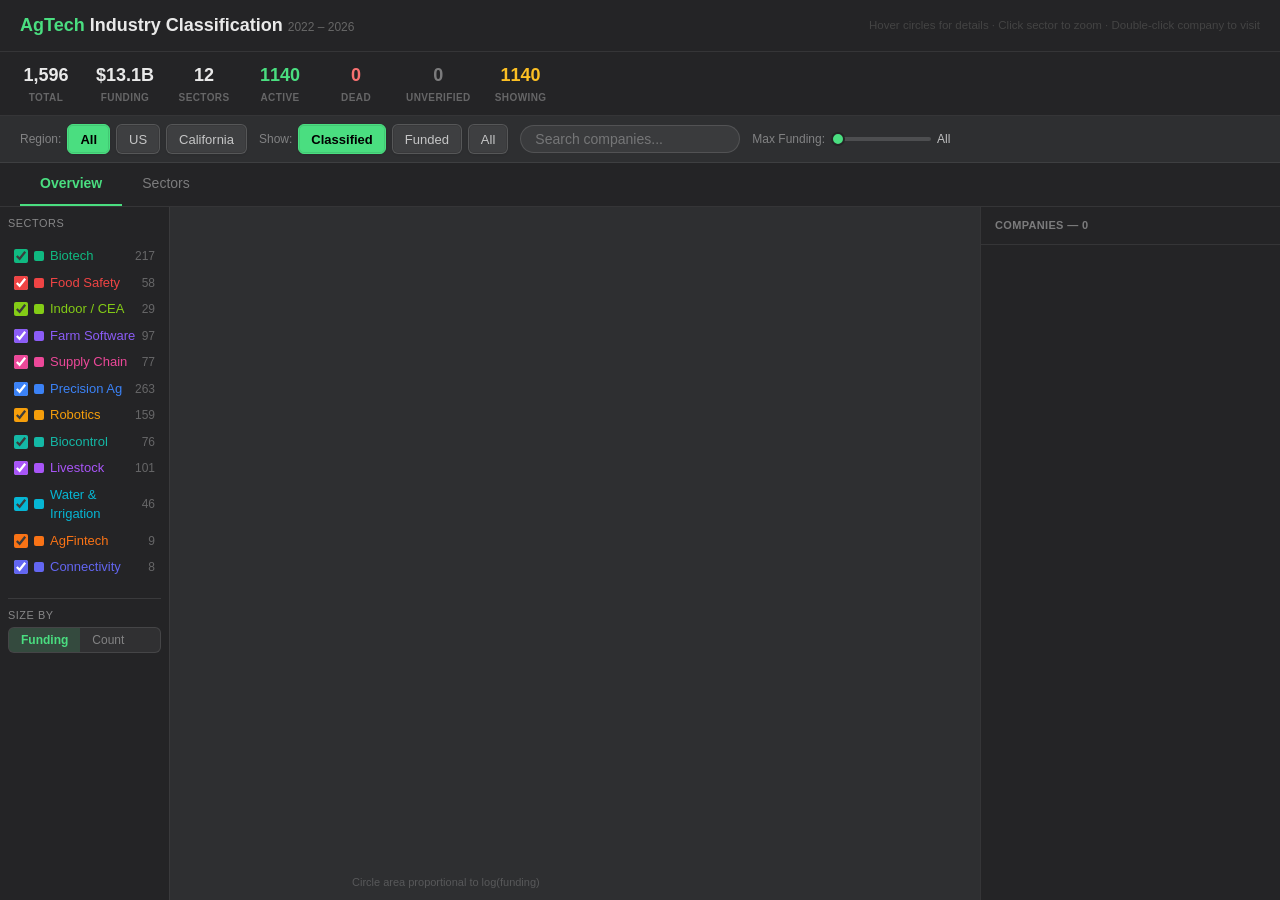
==== commit 9278738a: "reverse funding slider direction: All on left, small amounts on right" ====
--- a/index.html
+++ b/index.html
@@ -407,9 +407,9 @@
     <input type="text" class="search-inline" id="search" placeholder="Search companies...">
   </div>
   <div class="filter-group">
-    <label>Funded:</label>
-    <input type="range" id="funding-slider" min="0" max="7" value="0" class="funding-slider">
-    <span id="funding-slider-label" style="font-size:12px;font-weight:500;color:rgba(255,255,255,0.7);min-width:36px">Any</span>
+    <label>Max Funding:</label>
+    <input type="range" id="funding-slider" min="0" max="13" value="0" class="funding-slider">
+    <span id="funding-slider-label" style="font-size:12px;font-weight:500;color:rgba(255,255,255,0.7);min-width:36px">All</span>
   </div>
 </div>
 
@@ -542,8 +542,8 @@
 // ─────────────────────────────────────────────
 // Application state
 // ─────────────────────────────────────────────
-var filters = { geo: 'ALL', classification: 'CLASSIFIED', search: '', minFunding: 0 };
-var FUNDING_STEPS = [0, 1e5, 5e5, 1e6, 5e6, 10e6, 50e6, 100e6];
+var filters = { geo: 'ALL', classification: 'CLASSIFIED', search: '', maxFunding: Infinity };
+var FUNDING_STEPS = [Infinity, 100e6, 50e6, 10e6, 5e6, 1e6, 500e3, 250e3, 100e3, 50e3, 25e3, 10e3, 5e3, 1e3];
 var sizeMode = 'funding';
 var excludedSectors = new Set();
 var currentView = 'pack';
@@ -584,13 +584,13 @@
 
 function getFiltered() {
   var q = filters.search.toLowerCase();
-  var minF = filters.minFunding;
+  var maxF = filters.maxFunding;
   return DATA.companies.filter(function(c) {
     if (filters.geo === 'CA' && c.hq_state !== 'CA') return false;
     if (filters.geo === 'US' && c.country && c.country !== 'US') return false;
     if (filters.classification === 'CLASSIFIED' && c.category === 'UNKNOWN') return false;
     if (filters.classification === 'FUNDED' && !(c.funding > 0)) return false;
-    if (minF > 0 && (c.funding || 0) < minF) return false;
+    if (maxF !== Infinity && (c.funding || 0) > maxF) return false;
     if (q && !c.name.toLowerCase().includes(q) && !(c.description || '').toLowerCase().includes(q)) return false;
     return true;
   });
@@ -1400,8 +1400,8 @@
 var fundingLabel = document.getElementById('funding-slider-label');
 fundingSlider.addEventListener('input', function() {
   var idx = parseInt(fundingSlider.value);
-  filters.minFunding = FUNDING_STEPS[idx];
-  fundingLabel.textContent = idx === 0 ? 'Any' : fmt(FUNDING_STEPS[idx]) + '+';
+  filters.maxFunding = FUNDING_STEPS[idx];
+  fundingLabel.textContent = FUNDING_STEPS[idx] === Infinity ? 'All' : '≤ ' + fmt(FUNDING_STEPS[idx]);
   refresh();
 });
 
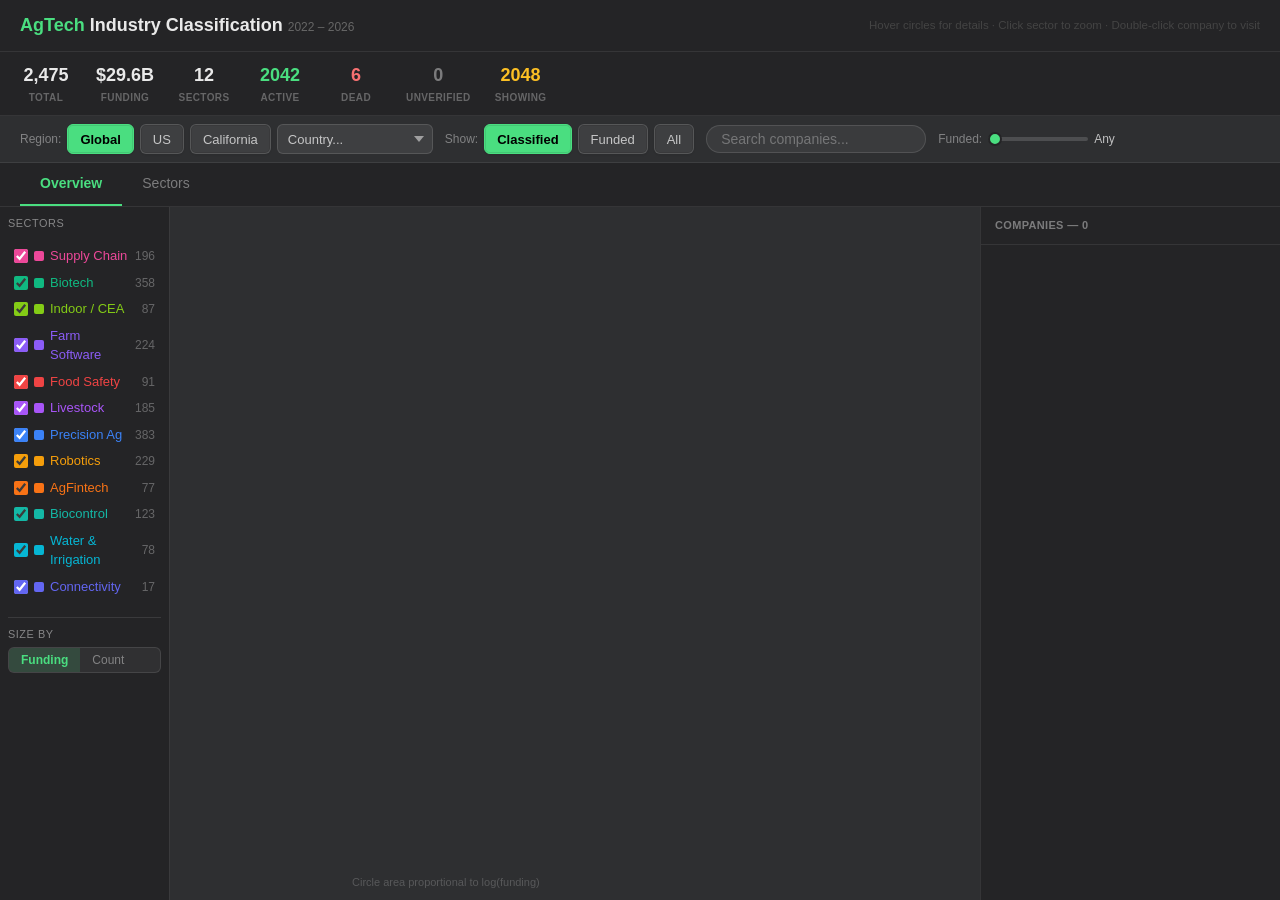
==== commit cf20361f: "add country dropdown filter, DuckDuckGo fallback links, 2475 global companies" ====
--- a/index.html
+++ b/index.html
@@ -87,6 +87,33 @@
 }
 .search-inline:focus { border-color: rgb(58,151,212); box-shadow: rgb(58 151 212 / 36%) 0px 0px 0px 3px; }
 .search-inline::placeholder { color: rgba(255,255,255,0.3); }
+#countrySelect {
+  background: rgba(255,255,255,0.08);
+  border: 1px solid rgba(255,255,255,0.12);
+  border-radius: 6px;
+  padding: 4px 10px;
+  height: 30px;
+  font-size: 13px;
+  font-weight: 500;
+  color: rgba(255,255,255,0.7);
+  cursor: pointer;
+  outline: none;
+  -webkit-appearance: none;
+  -moz-appearance: none;
+  appearance: none;
+  background-image: url("data:image/svg+xml,%3Csvg xmlns='http://www.w3.org/2000/svg' width='10' height='6'%3E%3Cpath d='M0 0l5 6 5-6z' fill='rgba(255,255,255,0.5)'/%3E%3C/svg%3E");
+  background-repeat: no-repeat;
+  background-position: right 8px center;
+  padding-right: 24px;
+  min-width: 130px;
+}
+#countrySelect:hover { background-color: rgba(255,255,255,0.12); }
+#countrySelect:focus { border-color: rgb(58,151,212); box-shadow: rgb(58 151 212 / 36%) 0px 0px 0px 3px; }
+#countrySelect option {
+  background: #1a1a1a;
+  color: rgba(255,255,255,0.85);
+  padding: 6px 10px;
+}
 .funding-slider {
   -webkit-appearance: none;
   appearance: none;
@@ -393,9 +420,12 @@
 <div class="filter-bar">
   <div class="filter-group">
     <label>Region:</label>
-    <button class="toggle-btn active" id="btnAll" onclick="setGeo('ALL')">All</button>
+    <button class="toggle-btn active" id="btnAll" onclick="setGeo('ALL')">Global</button>
     <button class="toggle-btn" id="btnUS" onclick="setGeo('US')">US</button>
     <button class="toggle-btn" id="btnCA" onclick="setGeo('CA')">California</button>
+    <select id="countrySelect" onchange="setGeo(this.value)">
+      <option value="" disabled selected>Country...</option>
+    </select>
   </div>
   <div class="filter-group">
     <label>Show:</label>
@@ -407,9 +437,9 @@
     <input type="text" class="search-inline" id="search" placeholder="Search companies...">
   </div>
   <div class="filter-group">
-    <label>Max Funding:</label>
-    <input type="range" id="funding-slider" min="0" max="13" value="0" class="funding-slider">
-    <span id="funding-slider-label" style="font-size:12px;font-weight:500;color:rgba(255,255,255,0.7);min-width:36px">All</span>
+    <label>Funded:</label>
+    <input type="range" id="funding-slider" min="0" max="7" value="0" class="funding-slider">
+    <span id="funding-slider-label" style="font-size:12px;font-weight:500;color:rgba(255,255,255,0.7);min-width:36px">Any</span>
   </div>
 </div>
 
@@ -475,7 +505,7 @@
 // ─────────────────────────────────────────────
 // Injected data
 // ─────────────────────────────────────────────
-const DATA = {"companies": [{"name": "2W iTech LLC", "category": "UNKNOWN", "country": "US", "hq_state": "CA", "status": "UNKNOWN", "website": null, "funding": 0, "funding_rounds": [], "description": "Fast field trace detection of herbicides in water", "sources": ["nifa", "nsf_sbir"], "data_richness": 3, "wayback_url": null}, {"name": "2nd Nature", "category": "BIOTECH", "country": "US", "hq_state": null, "status": "LIVE", "website": "https://www.2ndnature.bio/", "funding": 0, "funding_rounds": [], "description": "Uses AI-powered AgWaste Portal to discover high-performance natural ingredients like non-calorie sweeteners from agricultural waste streams.", "sources": ["world_agritech"], "data_richness": 4, "wayback_url": null}, {"name": "3Bar Biologics Inc.", "category": "BIOTECH", "country": "US", "hq_state": null, "status": "LIVE", "website": null, "funding": 0, "funding_rounds": [], "description": "Biotechnology", "sources": ["thrive_alumni"], "data_richness": 2, "wayback_url": null}, {"name": "3DEO, Inc.", "category": "LIVESTOCK", "country": "US", "hq_state": "CA", "status": "LIVE", "website": null, "funding": 0, "funding_rounds": [], "description": "This SBIR Phase I Project aims to tackle the two greatest barriers to technology adoption associated with metal additive manufacturing (AM) - cost and", "sources": ["nsf_sbir"], "data_richness": 4, "wayback_url": null}, {"name": "3DGEO DEVELOPMENT INC", "category": "ROBOTICS", "country": "US", "hq_state": "CA", "status": "LIVE", "website": null, "funding": 0, "funding_rounds": [], "description": "This Small Business Innovation Research Phase I project will exploit recent advancements in optimal algorithms for solving the Hamilton-Jacobi equatio", "sources": ["nsf_sbir"], "data_richness": 4, "wayback_url": null}, {"name": "3FATES-XRAY, INC.", "category": "SUPPLY_CHAIN", "country": "US", "hq_state": "CA", "status": "LIVE", "website": null, "funding": 0, "funding_rounds": [], "description": "The broader impact of this Small Business Innovation Research (SBIR) Phase I project relates to the benefits of next-generation X-ray imaging systems.", "sources": ["nsf_sbir"], "data_richness": 4, "wayback_url": null}, {"name": "3Gear Systems", "category": "ROBOTICS", "country": "US", "hq_state": "CA", "status": "LIVE", "website": null, "funding": 0, "funding_rounds": [], "description": "This Small Business Innovation Research (SBIR) Phase I project aims to demonstrate the feasibility of a 3D gestural user input system for computer aid", "sources": ["nsf_sbir"], "data_richness": 4, "wayback_url": null}, {"name": "3LC", "category": "FARM_SOFTWARE", "country": "US", "hq_state": null, "status": "LIVE", "website": "https://3lc.ai/", "funding": 0, "funding_rounds": [], "description": "AI data preparation and optimization platform for improving machine learning model performance across labeling, debugging, and diagnosis workflows.", "sources": ["world_agritech"], "data_richness": 3, "wayback_url": null}, {"name": "3VO MEDICAL, INC", "category": "BIOTECH", "country": "US", "hq_state": "CA", "status": "LIVE", "website": null, "funding": 0, "funding_rounds": [], "description": "The broader/commercial impact of this Small Business Innovation Research Phase I project is the first medical device intervention for augmenting Stage", "sources": ["nsf_sbir"], "data_richness": 4, "wayback_url": null}, {"name": "4AG Robotics", "category": "ROBOTICS", "country": "US", "hq_state": null, "status": "LIVE", "website": null, "funding": 0, "funding_rounds": [], "description": "On-Farm Decision Support", "sources": ["thrive_alumni"], "data_richness": 2, "wayback_url": null}, {"name": "4WIND SCIENCE AND ENGINEERING, LLC.", "category": "PRECISION_AG", "country": "US", "hq_state": "CA", "status": "LIVE", "website": null, "funding": 0, "funding_rounds": [], "description": "This SBIR Phase I project will develop a carbon nanotube based filament that acts as an electron emitter.  The carbon nanotube filament will be applie", "sources": ["nsf_sbir"], "data_richness": 4, "wayback_url": null}, {"name": "6308 SHOREWOOD COURT", "category": "UNKNOWN", "country": "US", "hq_state": "CA", "status": "UNKNOWN", "website": null, "funding": 0, "funding_rounds": [], "description": "Biochemical Isolation of Bs2 and AvrBs2 Interacting Proteins", "sources": ["nifa"], "data_richness": 2, "wayback_url": null}, {"name": "7 GENERATION GAMES INC", "category": "UNKNOWN", "country": "US", "hq_state": "CA", "status": "UNKNOWN", "website": null, "funding": 0, "funding_rounds": [], "description": "Growing Math: Accessible, Cross-Curricular Education in Food and Agricultural Sciences", "sources": ["nifa"], "data_richness": 2, "wayback_url": null}, {"name": "ABZ Innovation", "category": "PRECISION_AG", "country": "Hungary", "hq_state": null, "status": "LIVE", "website": "https://abzinnovation.com", "funding": 8179816.0, "funding_rounds": [{"amount": 8179816.0, "type": "Venture - Series Unknown", "date": "January 2026"}], "description": "Drones, Agriculture, B2B Software, Electronics, Hardware, Manufacturing", "sources": ["growthlist"], "data_richness": 3, "wayback_url": null}, {"name": "ACATECHOL, INC.", "category": "PRECISION_AG", "country": "US", "hq_state": "CA", "status": "LIVE", "website": null, "funding": 0, "funding_rounds": [], "description": "The broader impact/commercial potential of this Small Business Innovation Research (SBIR) Phase I project is a novel anti-infective coating to mitigat", "sources": ["nsf_sbir"], "data_richness": 4, "wayback_url": null}, {"name": "ACP Semiconductor Inc.", "category": "PRECISION_AG", "country": "US", "hq_state": "CA", "status": "LIVE", "website": null, "funding": 0, "funding_rounds": [], "description": "The broader impact/commercial potential of this Small Business Innovation Research (SBIR) Phase I project will enable the development of a unique low ", "sources": ["nsf_sbir"], "data_richness": 4, "wayback_url": null}, {"name": "ACRIGEN BIOSCIENCES, INC.", "category": "BIOTECH", "country": "US", "hq_state": "CA", "status": "LIVE", "website": null, "funding": 0, "funding_rounds": [], "description": "The broader impact of this Small Business Innovation Research (SBIR) Phase I project is to enable safe and effective human gene editing, providing the", "sources": ["nsf_sbir"], "data_richness": 4, "wayback_url": null}, {"name": "ACROSS AI, INC", "category": "AG_FINTECH", "country": "US", "hq_state": "CA", "status": "LIVE", "website": null, "funding": 0, "funding_rounds": [], "description": "The broader/commercial impact of this Small Business Innovation Research (SBIR) Phase I project is to transform enterprise knowledge work by improving", "sources": ["nsf_sbir"], "data_richness": 4, "wayback_url": null}, {"name": "ACTINIX", "category": "ROBOTICS", "country": "US", "hq_state": "CA", "status": "LIVE", "website": null, "funding": 0, "funding_rounds": [], "description": "This Small Business Innovation Research (SBIR) Phase I project is for the construction of an ultra-high-resolution, high-precision phase-shift measure", "sources": ["nsf_sbir"], "data_richness": 4, "wayback_url": null}, {"name": "AEMS CORP", "category": "FOOD_SAFETY", "country": "US", "hq_state": "CA", "status": "LIVE", "website": null, "funding": 0, "funding_rounds": [], "description": "Reformatting GRAS Ingredients as Antimicrobial Materials", "sources": ["nifa"], "data_richness": 3, "wayback_url": null}, {"name": "AEPNUS TECHNOLOGY INC", "category": "UNKNOWN", "country": "US", "hq_state": "CA", "status": "UNKNOWN", "website": null, "funding": 0, "funding_rounds": [], "description": "The broader/commercial impact of this Small Business Innovation Research (SBIR) Phase I project is the creation of an economical and climate-friendly ", "sources": ["nsf_sbir"], "data_richness": 3, "wayback_url": null}, {"name": "AEROMUTABLE CORPORATION", "category": "PRECISION_AG", "country": "US", "hq_state": "CA", "status": "LIVE", "website": null, "funding": 0, "funding_rounds": [], "description": "The broader impact/commercial potential of this Small Business Innovation Research (SBIR) project is to reduce fuel consumption and improve safety in ", "sources": ["nsf_sbir"], "data_richness": 4, "wayback_url": null}, {"name": "AERULEAN PLANT IDENTIFICATION SYSTEMS INC", "category": "UNKNOWN", "country": "US", "hq_state": "CA", "status": "UNKNOWN", "website": null, "funding": 0, "funding_rounds": [], "description": "Breaking the Information Bottlenecks in Retail Plant Sales", "sources": ["nifa"], "data_richness": 2, "wayback_url": null}, {"name": "AFINGEN, INC.", "category": "AG_BIOCONTROL", "country": "US", "hq_state": "CA", "status": "LIVE", "website": null, "funding": 0, "funding_rounds": [], "description": "Fast-growing high-yield forage crops via a novel biotechnology platform", "sources": ["nifa"], "data_richness": 3, "wayback_url": null}, {"name": "AGENTAI, INC.", "category": "UNKNOWN", "country": "US", "hq_state": "CA", "status": "UNKNOWN", "website": null, "funding": 0, "funding_rounds": [], "description": "Distributed Human Augmentation of Artificial Intelligence", "sources": ["nifa"], "data_richness": 2, "wayback_url": null}, {"name": "AGGENE", "category": "BIOTECH", "country": "US", "hq_state": null, "status": "LIVE", "website": null, "funding": 0, "funding_rounds": [], "description": "Biotechnology", "sources": ["thrive_alumni"], "data_richness": 2, "wayback_url": null}, {"name": "AGIL THERAPEUTICS, INC.", "category": "WATER_IRRIGATION", "country": "US", "hq_state": "CA", "status": "LIVE", "website": null, "funding": 0, "funding_rounds": [], "description": "This Small Business Innovation Research Phase (SBIR) I project is a novel procedural treatment for the 5-10 million people in the U.S. with medical re", "sources": ["nsf_sbir"], "data_richness": 4, "wayback_url": null}, {"name": "AGPOLLEN, LLC", "category": "UNKNOWN", "country": "US", "hq_state": "CA", "status": "UNKNOWN", "website": null, "funding": 0, "funding_rounds": [], "description": "Development of Nest Attractant for the Blue Orchard Bee", "sources": ["nifa"], "data_richness": 2, "wayback_url": null}, {"name": "AGRAQUEST, INC.", "category": "AG_BIOCONTROL", "country": "US", "hq_state": "CA", "status": "LIVE", "website": null, "funding": 0, "funding_rounds": [], "description": "Development of a Novel Microbial Biopesticide for the Control of Insect Pests", "sources": ["nifa"], "data_richness": 3, "wayback_url": null}, {"name": "AGRI-ANALYSIS LLC", "category": "UNKNOWN", "country": "US", "hq_state": "CA", "status": "UNKNOWN", "website": null, "funding": 0, "funding_rounds": [], "description": "Nanobodies as Novel Reagents for Accurate and Rapid Identification of Viral Pathogens in Specialty Crop Plants", "sources": ["nifa"], "data_richness": 2, "wayback_url": null}, {"name": "AGRICULTURAL RESEARCH SERVICE", "category": "UNKNOWN", "country": "US", "hq_state": "CA", "status": "UNKNOWN", "website": null, "funding": 0, "funding_rounds": [], "description": "Does the SLEEPY1 (SLY1) F-box Gene of Arabidopsis Control GA Signaling by Proteolysis?", "sources": ["nifa"], "data_richness": 2, "wayback_url": null}, {"name": "AGRICULTURE & LAND BASED TRAINING ASSOC", "category": "PRECISION_AG", "country": "US", "hq_state": "CA", "status": "LIVE", "website": null, "funding": 0, "funding_rounds": [], "description": "Small Farmer Education, Outreach and Technical Assistance Program on the Central Coast of California", "sources": ["nifa"], "data_richness": 3, "wayback_url": null}, {"name": "AGRIPLAY VENTURES INC.", "category": "INDOOR_CEA", "country": "US", "hq_state": null, "status": "LIVE", "website": null, "funding": 0, "funding_rounds": [], "description": "Next Gen Farms", "sources": ["thrive_alumni"], "data_richness": 2, "wayback_url": null}, {"name": "AGRO-AI", "category": "WATER_IRRIGATION", "country": "US", "hq_state": null, "status": "LIVE", "website": "https://agroai-pilot.com/", "funding": 0, "funding_rounds": [], "description": "API-first irrigation intelligence platform that reduces water consumption by 20-35% by connecting disparate farm data systems for precision watering.", "sources": ["world_agritech"], "data_richness": 4, "wayback_url": null}, {"name": "AGRODIT", "category": "UNKNOWN", "country": "US", "hq_state": null, "status": "UNKNOWN", "website": null, "funding": 0, "funding_rounds": [], "description": "", "sources": ["thrive_alumni"], "data_richness": 0, "wayback_url": null}, {"name": "AGROFOCAL TECHNOLOGIES, INC", "category": "PRECISION_AG", "country": "US", "hq_state": "CA", "status": "LIVE", "website": null, "funding": 0, "funding_rounds": [], "description": "Real-Time Crop Monitoring System mountable on any Farm Vehicle", "sources": ["sbir_bulk"], "data_richness": 4, "wayback_url": null}, {"name": "AGTEC INNOVATIONS INC", "category": "SUPPLY_CHAIN", "country": "US", "hq_state": "CA", "status": "LIVE", "website": "https://www.agtecinnovations.com", "funding": 0, "funding_rounds": [], "description": "SMARTP Fertilizer - The Environment-Friendly Phosphate Alternative", "sources": ["nsf_sbir", "sbir_bulk"], "data_richness": 5, "wayback_url": null}, {"name": "AGUILA TECHNOLOGIES INC", "category": "PRECISION_AG", "country": "US", "hq_state": "CA", "status": "LIVE", "website": null, "funding": 0, "funding_rounds": [], "description": "***  9761500  Capote         This Small Business Innovation Research Phase I project aims to develop entirely new electrographic toners that, when com", "sources": ["nsf_sbir"], "data_richness": 4, "wayback_url": null}, {"name": "AGVOICE", "category": "FARM_SOFTWARE", "country": "US", "hq_state": null, "status": "LIVE", "website": null, "funding": 0, "funding_rounds": [], "description": "Cloud Services / SAAS", "sources": ["thrive_alumni"], "data_richness": 2, "wayback_url": null}, {"name": "AGvisorPRO", "category": "FARM_SOFTWARE", "country": "US", "hq_state": null, "status": "LIVE", "website": null, "funding": 0, "funding_rounds": [], "description": "Cloud Services / SAAS", "sources": ["thrive_alumni"], "data_richness": 2, "wayback_url": null}, {"name": "AI LINEAR INC.", "category": "PRECISION_AG", "country": "US", "hq_state": "CA", "status": "LIVE", "website": null, "funding": 0, "funding_rounds": [], "description": "The broader impact/commercial potential of this Phase I project is the development of a fundamental electronic building block (i.e., smart amplifier) ", "sources": ["nsf_sbir"], "data_richness": 4, "wayback_url": null}, {"name": "AIARD", "category": "UNKNOWN", "country": "US", "hq_state": "CA", "status": "UNKNOWN", "website": null, "funding": 0, "funding_rounds": [], "description": "2012 AIARD Future Leaders Forum", "sources": ["nifa"], "data_richness": 2, "wayback_url": null}, {"name": "AIRCURE TECH", "category": "BIOTECH", "country": "US", "hq_state": null, "status": "LIVE", "website": "https://www.aircuretech.com/", "funding": 0, "funding_rounds": [], "description": "Deeptech converting excess atmospheric CO2 into functional additives for construction, textiles, and agriculture, up to 20x more efficient than natura", "sources": ["world_agritech"], "data_richness": 3, "wayback_url": null}, {"name": "AIRITY TECHNOLOGIES, INC.", "category": "ROBOTICS", "country": "US", "hq_state": "CA", "status": "LIVE", "website": null, "funding": 0, "funding_rounds": [], "description": "The broader impact/commercial potential of this Small Business Innovation Research (SBIR) Phase I project is the development of a medical device that ", "sources": ["nsf_sbir"], "data_richness": 4, "wayback_url": null}, {"name": "AIRSTREAMS RENEWABLES, INC.", "category": "UNKNOWN", "country": "US", "hq_state": "CA", "status": "UNKNOWN", "website": null, "funding": 0, "funding_rounds": [], "description": "Online, internet-based training for wind technicians work on wind farms", "sources": ["nifa"], "data_richness": 2, "wayback_url": null}, {"name": "AIVOCODE", "category": "UNKNOWN", "country": "US", "hq_state": "CA", "status": "UNKNOWN", "website": null, "funding": 0, "funding_rounds": [], "description": "The broader impact/commercial potential of this Small Business Innovation Research (SBIR) Phase I project is to enable transformative advances into th", "sources": ["nsf_sbir"], "data_richness": 3, "wayback_url": null}, {"name": "AKORN TECHNOLOGY, INC.", "category": "AG_BIOCONTROL", "country": "US", "hq_state": "CA", "status": "LIVE", "website": null, "funding": 0, "funding_rounds": [], "description": "The broader impact of this SBIR Phase 1 project will be in significant reduction of food waste.  Food waste is a critically important global challenge", "sources": ["nsf_sbir"], "data_richness": 4, "wayback_url": null}, {"name": "ALAMEDA POINT COLLABORATIVE, INC.", "category": "BIOTECH", "country": "US", "hq_state": "CA", "status": "LIVE", "website": null, "funding": 0, "funding_rounds": [], "description": "APC Growing Youth Food Security Project", "sources": ["nifa"], "data_richness": 3, "wayback_url": null}, {"name": "ALGENESIS CORPORATION", "category": "UNKNOWN", "country": "US", "hq_state": "CA", "status": "UNKNOWN", "website": null, "funding": 0, "funding_rounds": [], "description": "The broader impact/commercial potential of this Small Business Innovation Research (SBIR) project is to create sustainable and biodegradable polyureth", "sources": ["nsf_sbir"], "data_richness": 3, "wayback_url": null}, {"name": "ALGI", "category": "UNKNOWN", "country": "US", "hq_state": null, "status": "UNKNOWN", "website": null, "funding": 0, "funding_rounds": [], "description": "", "sources": ["thrive_alumni"], "data_richness": 0, "wayback_url": null}, {"name": "ALL Power Labs INC", "category": "BIOTECH", "country": "US", "hq_state": "CA", "status": "LIVE", "website": null, "funding": 0, "funding_rounds": [], "description": "This SBIR Phase I project enables the research and development of a new hybrid fixed-fluidized biomass gasifier design that allows for a higher carbon", "sources": ["nsf_sbir"], "data_richness": 4, "wayback_url": null}, {"name": "ALLIANCE FOR ANIMAL GENOME RESEARCH", "category": "BIOTECH", "country": "US", "hq_state": "CA", "status": "LIVE", "website": null, "funding": 0, "funding_rounds": [], "description": "International Bovine Genomics Phase II Workshop", "sources": ["nifa"], "data_richness": 3, "wayback_url": null}, {"name": "ALLOPARTIS BIOTECHNOLOGIES", "category": "BIOTECH", "country": "US", "hq_state": "CA", "status": "LIVE", "website": null, "funding": 0, "funding_rounds": [], "description": "Improving enzymes for saccharafication of sustainable cellulosic biomass for biofuel production", "sources": ["nifa"], "data_richness": 3, "wayback_url": null}, {"name": "ALPHASTAR TECHNOLOGY SOLUTIONS", "category": "UNKNOWN", "country": "US", "hq_state": "CA", "status": "LIVE", "website": "http://www.alphastarcorp.com", "funding": 0, "funding_rounds": [], "description": "Grain Boundary Engineering in Additive Manufacturing (AM)", "sources": ["sbir_bulk"], "data_richness": 5, "wayback_url": null}, {"name": "ALPINE HYDROMET", "category": "PRECISION_AG", "country": "US", "hq_state": "CA", "status": "LIVE", "website": null, "funding": 0, "funding_rounds": [], "description": "Snow Water Content Sensor - Application Research of Cosmic Ray Attenuation Principal for Snow Water Content", "sources": ["nifa"], "data_richness": 3, "wayback_url": null}, {"name": "ALSUS MEDICAL, INC.", "category": "UNKNOWN", "country": "US", "hq_state": "CA", "status": "UNKNOWN", "website": null, "funding": 0, "funding_rounds": [], "description": "The broader impact of this Small Business Innovation Research (SBIR) Phase I project is to provide a low-cost, safe, and durable treatment option for ", "sources": ["nsf_sbir"], "data_richness": 3, "wayback_url": null}, {"name": "ALTEX TECHNOLOGIES CORPORATION", "category": "WATER_IRRIGATION", "country": "US", "hq_state": "CA", "status": "LIVE", "website": "http://www.altextech.com", "funding": 0, "funding_rounds": [], "description": "DOE Phase I DE-SC0022445, FOA DE-FOA-0002859, DOE Topic 21f, \"Enhanced Biochar for Soil Reclamation Co-Produced by a Drop-In Biofuels Process\"", "sources": ["nifa", "sbir_bulk"], "data_richness": 5, "wayback_url": null}, {"name": "ALUMINIO INC.", "category": "UNKNOWN", "country": "US", "hq_state": "CA", "status": "UNKNOWN", "website": null, "funding": 0, "funding_rounds": [], "description": "The broader impact/commercial potential of this Small Business Innovation Research Phase I project will focus on researching and developing aluminum--", "sources": ["nsf_sbir"], "data_richness": 3, "wayback_url": null}, {"name": "AMERICAN ASSOCIATION OF WILDLIFE VETERINARIANS", "category": "UNKNOWN", "country": "US", "hq_state": "CA", "status": "UNKNOWN", "website": null, "funding": 0, "funding_rounds": [], "description": "\"Conservation and Health of Captive and Free-Living Wildlife:\"  A Joint Conference of the AAWV, AAZY and WDA", "sources": ["nifa"], "data_richness": 2, "wayback_url": null}, {"name": "AMERICAN OLIVE OIL PRODUCERS ASSOCIATION", "category": "PRECISION_AG", "country": "US", "hq_state": "CA", "status": "LIVE", "website": null, "funding": 0, "funding_rounds": [], "description": "Developing a trans-disciplinary strategic plan for the American olive oil industry to identify and prioritize research opportunities and challenges", "sources": ["nifa"], "data_richness": 3, "wayback_url": null}, {"name": "AMEROM LLC", "category": "UNKNOWN", "country": "US", "hq_state": "CA", "status": "UNKNOWN", "website": null, "funding": 0, "funding_rounds": [], "description": "This award is funded under the American Recovery and Reinvestment Act of 2009 (Public Law 111-5).\n\nThis Small Business Technology Transfer Phase I pro", "sources": ["nsf_sbir"], "data_richness": 3, "wayback_url": null}, {"name": "ANELLO PHOTONICS INC.", "category": "ROBOTICS", "country": "US", "hq_state": "CA", "status": "LIVE", "website": null, "funding": 0, "funding_rounds": [], "description": "The broader impact/commercial potential of this Small Business Innovation Research (SBIR) Phase I project is improving the safety and reliability of a", "sources": ["nsf_sbir"], "data_richness": 4, "wayback_url": null}, {"name": "ANEWAMERICA COMMUNITY CORPORATION", "category": "UNKNOWN", "country": "US", "hq_state": "CA", "status": "UNKNOWN", "website": null, "funding": 0, "funding_rounds": [], "description": "Green Market Community Food Project:  Creating Opportunities for New American Farmers and Entrepreneurs", "sources": ["nifa"], "data_richness": 2, "wayback_url": null}, {"name": "ANNELIDA ORGANICS", "category": "BIOTECH", "country": "US", "hq_state": null, "status": "LIVE", "website": null, "funding": 0, "funding_rounds": [], "description": "Biotechnology", "sources": ["thrive_alumni"], "data_richness": 2, "wayback_url": null}, {"name": "ANTA BIOTECHNOLOGIES CORPORATION", "category": "ROBOTICS", "country": "US", "hq_state": "CA", "status": "LIVE", "website": null, "funding": 0, "funding_rounds": [], "description": "The broader impact/commercial potential of this Small Business Innovation Research (SBIR) project is to democratize access to advanced diagnostics too", "sources": ["nsf_sbir"], "data_richness": 4, "wayback_url": null}, {"name": "AOSense, Inc.", "category": "PRECISION_AG", "country": "US", "hq_state": "CA", "status": "LIVE", "website": null, "funding": 0, "funding_rounds": [], "description": "This Small Business Innovation Research Program (SBIR) Phase I project will develop a detailed design and a comprehensive performance model for a high", "sources": ["nsf_sbir"], "data_richness": 4, "wayback_url": null}, {"name": "APERTUREDATA INC.", "category": "UNKNOWN", "country": "US", "hq_state": "CA", "status": "UNKNOWN", "website": null, "funding": 0, "funding_rounds": [], "description": "The broader impact/commercial potential of this Small Business Innovation Research (SBIR) Phase I project will be to offer a unifying backend that wil", "sources": ["nsf_sbir"], "data_richness": 3, "wayback_url": null}, {"name": "APEX BAIT TECHNOLOGIES, INC.", "category": "LIVESTOCK", "country": "US", "hq_state": "CA", "status": "LIVE", "website": "http://www.apexbait.com/", "funding": 0, "funding_rounds": [], "description": "APEX-FLB: A Safe and Inexpensive Formulation for the Control of Stable Fly in Livestock Industries", "sources": ["sbir_bulk"], "data_richness": 5, "wayback_url": null}, {"name": "APPLIED BIOTECHNOLOGY INSTITUTE", "category": "PRECISION_AG", "country": "US", "hq_state": "CA", "status": "LIVE", "website": null, "funding": 0, "funding_rounds": [], "description": "Synergy of Plant-Produced Enzymes to Convert Forest Products into Biofuels", "sources": ["nifa"], "data_richness": 3, "wayback_url": null}, {"name": "APPLIED PROCESS TECHNOLOGY, INC.", "category": "UNKNOWN", "country": "US", "hq_state": "CA", "status": "UNKNOWN", "website": null, "funding": 0, "funding_rounds": [], "description": "Economical Nitrate Reduction from Drinking Water Sources", "sources": ["nifa"], "data_richness": 2, "wayback_url": null}, {"name": "ARACARI BIOSCIENCES, INC.", "category": "BIOTECH", "country": "US", "hq_state": "CA", "status": "LIVE", "website": null, "funding": 0, "funding_rounds": [], "description": "This SBIR Phase I project proposes to commercially develop an in vitro (cell culture) platform to enhance the efficiency of drug discovery. Every drug", "sources": ["nsf_sbir"], "data_richness": 4, "wayback_url": null}, {"name": "ARACOR", "category": "AG_BIOCONTROL", "country": "US", "hq_state": "CA", "status": "LIVE", "website": null, "funding": 0, "funding_rounds": [], "description": "This Small Business Innovation Research (SBIR) Phase I project will investigate X-ray diffraction as an accurate, cost-effective method to monitor and", "sources": ["nsf_sbir"], "data_richness": 4, "wayback_url": null}, {"name": "ARENA PESTICIDE MANAGEMENT", "category": "UNKNOWN", "country": "US", "hq_state": "CA", "status": "UNKNOWN", "website": null, "funding": 0, "funding_rounds": [], "description": "A Reverse Venturi Atomization Chamber", "sources": ["nifa"], "data_richness": 2, "wayback_url": null}, {"name": "ARGIL, INC.", "category": "UNKNOWN", "country": "US", "hq_state": "CA", "status": "UNKNOWN", "website": null, "funding": 0, "funding_rounds": [], "description": "This Small Business Innovation Research (SBIR) Phase I project will develop scalable solution processed techniques to create unique fast switching ele", "sources": ["nsf_sbir"], "data_richness": 3, "wayback_url": null}, {"name": "AROGI INC", "category": "PRECISION_AG", "country": "US", "hq_state": "CA", "status": "LIVE", "website": null, "funding": 0, "funding_rounds": [], "description": "The broader impact/commercial potential of this Small Business Innovation Research (SBIR) Phase I project is to make citizens safer and government mor", "sources": ["nsf_sbir"], "data_richness": 4, "wayback_url": null}, {"name": "ARRUGA", "category": "UNKNOWN", "country": "US", "hq_state": null, "status": "UNKNOWN", "website": null, "funding": 0, "funding_rounds": [], "description": "", "sources": ["thrive_alumni"], "data_richness": 0, "wayback_url": null}, {"name": "ARTIFEX EQUIPMENT, INC.", "category": "AG_BIOCONTROL", "country": "US", "hq_state": "CA", "status": "LIVE", "website": null, "funding": 0, "funding_rounds": [], "description": "A New Method for Drying Wet Books Using Super Absorbent Polymers as Desiccant", "sources": ["nifa"], "data_richness": 3, "wayback_url": null}, {"name": "ASTALAKE BIOSYSTEMS, INC.", "category": "UNKNOWN", "country": "US", "hq_state": "CA", "status": "UNKNOWN", "website": null, "funding": 0, "funding_rounds": [], "description": "Genetic optimization of corn lignin biosynthesis for synergistic improvements in forage quality, yield and preservation", "sources": ["nifa"], "data_richness": 2, "wayback_url": null}, {"name": "ASTROFORGE, INC.", "category": "SUPPLY_CHAIN", "country": "US", "hq_state": "CA", "status": "LIVE", "website": null, "funding": 0, "funding_rounds": [], "description": "This SBIR Phase I project will work to revolutionize the precious metal commodity market through asteroid mining. The company aims to identify and min", "sources": ["nsf_sbir"], "data_richness": 4, "wayback_url": null}, {"name": "ATLAS AI P.B.C.", "category": "PRECISION_AG", "country": "US", "hq_state": "CA", "status": "LIVE", "website": null, "funding": 0, "funding_rounds": [], "description": "The broader impact/commercial potential of this Small Business Innovation Research (SBIR) Phase I project is to enable production of high resolution, ", "sources": ["nsf_sbir"], "data_richness": 4, "wayback_url": null}, {"name": "ATMOSENSE, INC.", "category": "PRECISION_AG", "country": "US", "hq_state": "CA", "status": "LIVE", "website": null, "funding": 0, "funding_rounds": [], "description": "The broader/commercial impact of this Small Business Innovation Research (SBIR) Phase I project is to enable the discovery of new materials used in mi", "sources": ["nsf_sbir"], "data_richness": 4, "wayback_url": null}, {"name": "AUTONOMOUS PIVOT", "category": "ROBOTICS", "country": "US", "hq_state": null, "status": "LIVE", "website": null, "funding": 0, "funding_rounds": [], "description": "", "sources": ["thrive_alumni"], "data_richness": 1, "wayback_url": null}, {"name": "AV AgTech Fund 1, LLC  (CIK 0002059144)", "category": "UNKNOWN", "country": "US", "hq_state": null, "status": "UNKNOWN", "website": null, "funding": 0, "funding_rounds": [], "description": "SEC Form D filing: \"agtech\"", "sources": ["sec_edgar"], "data_richness": 1, "wayback_url": null}, {"name": "AWG", "category": "UNKNOWN", "country": "US", "hq_state": null, "status": "UNKNOWN", "website": null, "funding": 0, "funding_rounds": [], "description": "", "sources": ["thrive_alumni"], "data_richness": 0, "wayback_url": null}, {"name": "AXPRO SEMI", "category": "SUPPLY_CHAIN", "country": "US", "hq_state": "CA", "status": "LIVE", "website": "www.axprosemi.com", "funding": 0, "funding_rounds": [], "description": "SBIR Phase I: RISC-V and FPGA Pipeline-Coupled Heterogeneous Compute Microprocessor Architecture and Emulation Software Tools to Dramatically Improve ", "sources": ["nsf_sbir", "sbir_bulk"], "data_richness": 5, "wayback_url": null}, {"name": "Abricate Inc", "category": "ROBOTICS", "country": "US", "hq_state": "CA", "status": "LIVE", "website": null, "funding": 0, "funding_rounds": [], "description": "This SBIR Phase I project intends to create a human to machine language tool that allows anything from the simplest shape to the most complex engineer", "sources": ["nsf_sbir"], "data_richness": 4, "wayback_url": null}, {"name": "Abundant Robotics", "category": "ROBOTICS", "country": "US", "hq_state": "CA", "status": "LIVE", "website": "https://abundantrobotics.com", "funding": 12000000.0, "funding_rounds": [{"amount": 12000000.0, "type": "total_raised", "date": null}], "description": "Apple harvesting robots using vacuum technology", "sources": ["seed_list"], "data_richness": 5, "wayback_url": null}, {"name": "Ac-Planta", "category": "BIOTECH", "country": "US", "hq_state": "CA", "status": "LIVE", "website": "https://ac-planta.com/en/", "funding": 4930000.0, "funding_rounds": [{"amount": 4930000.0, "type": "total_raised", "date": null}], "description": "Japanese agri-bio-venture developing Skeepon acetic acid-based biostimulants that help plants tolerate drought, heat, and salt stress. Testing at Cali", "sources": ["wgcit"], "data_richness": 5, "wayback_url": null}, {"name": "AcoustiComm", "category": "PRECISION_AG", "country": "US", "hq_state": "CA", "status": "LIVE", "website": null, "funding": 0, "funding_rounds": [], "description": "This Small Business Innovation Research (SBIR) Phase I Project supports the development of a low cost, highly efficient, wireless, underwater modem th", "sources": ["nsf_sbir"], "data_richness": 4, "wayback_url": null}, {"name": "AcreTrader", "category": "FARM_SOFTWARE", "country": "US", "hq_state": null, "status": "LIVE", "website": null, "funding": 0, "funding_rounds": [], "description": "Agribusiness Platform", "sources": ["thrive_alumni"], "data_richness": 2, "wayback_url": null}, {"name": "Acuity Agriculture", "category": "PRECISION_AG", "country": "US", "hq_state": null, "status": "LIVE", "website": null, "funding": 0, "funding_rounds": [], "description": "Connected Devices", "sources": ["thrive_alumni"], "data_richness": 2, "wayback_url": null}, {"name": "Add-vision, Incorporated", "category": "BIOTECH", "country": "US", "hq_state": "CA", "status": "LIVE", "website": null, "funding": 0, "funding_rounds": [], "description": "The Small Business Innovation Research Phase I project will demonstrate the feasibility of using white light-emitting polymers in a fully printable ma", "sources": ["nsf_sbir"], "data_richness": 4, "wayback_url": null}, {"name": "Adelphi Technology, Inc", "category": "LIVESTOCK", "country": "US", "hq_state": "CA", "status": "LIVE", "website": null, "funding": 0, "funding_rounds": [], "description": "Automated Air Monitoring, Disinfection and Purification System for Small and Mid-Size Poultry Processing Facilities", "sources": ["nifa", "nsf_sbir"], "data_richness": 4, "wayback_url": null}, {"name": "Adtech Optics Inc.", "category": "AG_BIOCONTROL", "country": "US", "hq_state": "CA", "status": "LIVE", "website": null, "funding": 0, "funding_rounds": [], "description": "This Small Business Innovation Research (SBIR) Phase I project is focused on developing a new type of lightwave transmitter based on the frequency mod", "sources": ["nsf_sbir"], "data_richness": 4, "wayback_url": null}, {"name": "Advanced Life Technologies", "category": "BIOTECH", "country": "US", "hq_state": "CA", "status": "LIVE", "website": null, "funding": 0, "funding_rounds": [], "description": "This Small Business Innovation Research (SBIR) Phase I project will develop advanced methods to temporarily reprogram hematopoietic stem cells (HSCs) ", "sources": ["nsf_sbir"], "data_richness": 4, "wayback_url": null}, {"name": "Advanced Research and Applications Corporation (ARACOR)", "category": "UNKNOWN", "country": "US", "hq_state": "CA", "status": "UNKNOWN", "website": null, "funding": 0, "funding_rounds": [], "description": "9361962  Savage       To meet existing and future casting manufacturing needs, the  development of an automated rapid metrology (ARM) capability for  ", "sources": ["nsf_sbir"], "data_richness": 3, "wayback_url": null}, {"name": "AdvancedAg Incorporated", "category": "BIOTECH", "country": "US", "hq_state": null, "status": "LIVE", "website": "https://www.advancedag.ca/", "funding": 2000000.0, "funding_rounds": [{"amount": 2000000.0, "type": "total_raised", "date": null}], "description": "Indigenous, family-owned Canadian biotech producing microbial ag products (ACF-SR) to reduce synthetic chemical reliance. 20+ years R&D in culturing b", "sources": ["thrive_alumni"], "data_richness": 4, "wayback_url": null}, {"name": "AdvancedMEMS", "category": "PRECISION_AG", "country": "US", "hq_state": "CA", "status": "LIVE", "website": null, "funding": 0, "funding_rounds": [], "description": "The broader impact/commercial potential of this Small Business Innovation Research (SBIR) project is  the development of an improved methane sensor mo", "sources": ["nsf_sbir"], "data_richness": 4, "wayback_url": null}, {"name": "AdvancedUAV Tech Inc.", "category": "PRECISION_AG", "country": "US", "hq_state": null, "status": "LIVE", "website": null, "funding": 0, "funding_rounds": [], "description": "Biotechnology", "sources": ["thrive_alumni"], "data_richness": 2, "wayback_url": null}, {"name": "Aerius Photonics, LLC", "category": "PRECISION_AG", "country": "US", "hq_state": "CA", "status": "LIVE", "website": null, "funding": 0, "funding_rounds": [], "description": "This Small Business Innovation Research (SBIR) Phase I project will initiate the development of a low cost scanning micro- Light Detection and Ranging", "sources": ["nsf_sbir"], "data_richness": 4, "wayback_url": null}, {"name": "Aerodyne Microsystems Inc.", "category": "PRECISION_AG", "country": "US", "hq_state": "CA", "status": "LIVE", "website": null, "funding": 0, "funding_rounds": [], "description": "The broader impact/commercial potential of this Small Business Innovation Research (SBIR) Phase I project is to improve health and save lives while ad", "sources": ["nsf_sbir"], "data_richness": 4, "wayback_url": null}, {"name": "Aerometrics Inc", "category": "ROBOTICS", "country": "US", "hq_state": "CA", "status": "LIVE", "website": null, "funding": 0, "funding_rounds": [], "description": "This program deals with the design, development, and                            application of novel laser diagnostic techniques for the study        ", "sources": ["nsf_sbir"], "data_richness": 4, "wayback_url": null}, {"name": "Afresh", "category": "SUPPLY_CHAIN", "country": "US", "hq_state": "CA", "status": "LIVE", "website": "https://afresh.com", "funding": 148000000.0, "funding_rounds": [{"amount": 148000000.0, "type": "total_raised", "date": null}], "description": "AI-powered fresh food supply chain optimization", "sources": ["seed_list", "thrive_alumni"], "data_richness": 5, "wayback_url": null}, {"name": "AgPlenus", "category": "AG_BIOCONTROL", "country": "US", "hq_state": null, "status": "LIVE", "website": "https://agplenus.com/", "funding": 0, "funding_rounds": [], "description": "Evogene subsidiary using AI and computational algorithms to discover and commercialize novel agrochemicals (herbicides, fungicides, insecticides). Par", "sources": ["world_agritech"], "data_richness": 4, "wayback_url": null}, {"name": "AgShift", "category": "FARM_SOFTWARE", "country": "US", "hq_state": null, "status": "LIVE", "website": null, "funding": 0, "funding_rounds": [], "description": "Big Data Analytics", "sources": ["thrive_alumni"], "data_richness": 2, "wayback_url": null}, {"name": "AgVend", "category": "FARM_SOFTWARE", "country": "US", "hq_state": null, "status": "LIVE", "website": null, "funding": 0, "funding_rounds": [], "description": "Agribusiness Platform", "sources": ["thrive_alumni"], "data_richness": 2, "wayback_url": null}, {"name": "AgZen", "category": "PRECISION_AG", "country": "US", "hq_state": null, "status": "LIVE", "website": "https://www.agzen.com/", "funding": 10000000.0, "funding_rounds": [{"amount": 10000000.0, "type": "total_raised", "date": null}], "description": "MIT spinout providing RealCoverage feedback-optimized smart spraying system enabling 30-50% chemical reduction without yield loss. 2M+ acres committed", "sources": ["world_agritech"], "data_richness": 3, "wayback_url": null}, {"name": "Aggpoint", "category": "SUPPLY_CHAIN", "country": "US", "hq_state": null, "status": "LIVE", "website": null, "funding": 0, "funding_rounds": [], "description": "Supply Chain", "sources": ["thrive_alumni"], "data_richness": 2, "wayback_url": null}, {"name": "Agmatix", "category": "FARM_SOFTWARE", "country": "US", "hq_state": null, "status": "LIVE", "website": "https://www.agmatix.com/", "funding": 0, "funding_rounds": [], "description": "Agroinformatics platform providing data-driven solutions for agriculture including agronomic modeling and open ag data standardization. Part of ICL Gr", "sources": ["world_agritech"], "data_richness": 4, "wayback_url": null}, {"name": "Agmonitor", "category": "WATER_IRRIGATION", "country": "US", "hq_state": "CA", "status": "LIVE", "website": "https://agmonitor.com/", "funding": 5800000.0, "funding_rounds": [{"amount": 5800000.0, "type": "total_raised", "date": null}], "description": "AI-powered farm management and irrigation optimization platform (formerly PowWow Energy). Improved irrigation precision from 70% to 90%+ across Califo", "sources": ["wgcit"], "data_richness": 6, "wayback_url": null}, {"name": "Agovor", "category": "ROBOTICS", "country": "New Zealand", "hq_state": null, "status": "LIVE", "website": "https://agovor.com", "funding": 2117750.0, "funding_rounds": [{"amount": 2117750.0, "type": "Pre-Seed", "date": "February 2026"}], "description": "Agriculture, Automotive, B2B Software, EV, Hardware, Robotics", "sources": ["growthlist"], "data_richness": 3, "wayback_url": null}, {"name": "AgrasAI", "category": "FARM_SOFTWARE", "country": "US", "hq_state": null, "status": "LIVE", "website": null, "funding": 0, "funding_rounds": [], "description": "Data Analytics &amp; AI", "sources": ["thrive_alumni"], "data_richness": 2, "wayback_url": null}, {"name": "AgreenCulture", "category": "ROBOTICS", "country": "France", "hq_state": null, "status": "LIVE", "website": "https://agreenculture.net", "funding": 7051250.0, "funding_rounds": [{"amount": 7051250.0, "type": "Series A", "date": "December 2025"}], "description": "Agriculture, Artificial Intelligence, Hardware, Robotics", "sources": ["growthlist"], "data_richness": 3, "wayback_url": null}, {"name": "Agreena", "category": "FARM_SOFTWARE", "country": "US", "hq_state": null, "status": "LIVE", "website": null, "funding": 0, "funding_rounds": [], "description": "Agribusiness Platform", "sources": ["thrive_alumni"], "data_richness": 2, "wayback_url": null}, {"name": "Agrela Ecosystems", "category": "FARM_SOFTWARE", "country": "US", "hq_state": null, "status": "LIVE", "website": "https://agrelaeco.com", "funding": 415000.0, "funding_rounds": [{"amount": 415000.0, "type": "Venture - Series Unknown", "date": "March 2026"}], "description": "Agriculture, Analytics, B2B Software, Data, Hardware", "sources": ["growthlist"], "data_richness": 3, "wayback_url": null}, {"name": "Agrematch", "category": "AG_BIOCONTROL", "country": "US", "hq_state": null, "status": "LIVE", "website": "https://www.agrematch.com/", "funding": 9600000.0, "funding_rounds": [{"amount": 9600000.0, "type": "total_raised", "date": null}], "description": "AI company discovering and developing bioactive compounds for agriculture and food, screening billions of molecules to find sustainable crop protectio", "sources": ["world_agritech"], "data_richness": 4, "wayback_url": null}, {"name": "Agri Marketplace", "category": "FARM_SOFTWARE", "country": "US", "hq_state": null, "status": "LIVE", "website": null, "funding": 0, "funding_rounds": [], "description": "", "sources": ["thrive_alumni"], "data_richness": 1, "wayback_url": null}, {"name": "Agri-Access", "category": "AG_FINTECH", "country": "US", "hq_state": null, "status": "LIVE", "website": "https://www.agri-access.com/", "funding": 0, "funding_rounds": [], "description": "Agricultural lending and capital provider with 20+ years experience, helping financial institutions grow their ag loan portfolios through secondary ma", "sources": ["world_agritech"], "data_richness": 3, "wayback_url": null}, {"name": "AgriAssure", "category": "FARM_SOFTWARE", "country": "US", "hq_state": null, "status": "LIVE", "website": null, "funding": 0, "funding_rounds": [], "description": "Agribusiness Platform", "sources": ["thrive_alumni"], "data_richness": 2, "wayback_url": null}, {"name": "AgriPass", "category": "ROBOTICS", "country": "US", "hq_state": null, "status": "LIVE", "website": "https://agripass.co", "funding": 7500000.0, "funding_rounds": [{"amount": 7500000.0, "type": "Seed", "date": "March 2026"}], "description": "Agriculture, Hardware, Robotics", "sources": ["growthlist", "world_agritech"], "data_richness": 3, "wayback_url": null}, {"name": "AgriWebb", "category": "LIVESTOCK", "country": "US", "hq_state": null, "status": "LIVE", "website": null, "funding": 0, "funding_rounds": [], "description": "Animal Technology", "sources": ["thrive_alumni"], "data_richness": 2, "wayback_url": null}, {"name": "Agribody Technologies, Inc", "category": "BIOTECH", "country": "US", "hq_state": null, "status": "LIVE", "website": null, "funding": 0, "funding_rounds": [], "description": "Biotechnology", "sources": ["thrive_alumni"], "data_richness": 2, "wayback_url": null}, {"name": "Agriloom", "category": "AG_FINTECH", "country": "Kenya", "hq_state": null, "status": "LIVE", "website": "https://agriloom.co.ke", "funding": 0, "funding_rounds": [], "description": "Agriculture, Finance, B2B Software, FinTech, Marketplace", "sources": ["growthlist"], "data_richness": 3, "wayback_url": null}, {"name": "Agrivanna", "category": "LIVESTOCK", "country": "US", "hq_state": null, "status": "LIVE", "website": null, "funding": 0, "funding_rounds": [], "description": "Livestock", "sources": ["thrive_alumni"], "data_richness": 2, "wayback_url": null}, {"name": "Agroasys", "category": "SUPPLY_CHAIN", "country": "Tanzania", "hq_state": null, "status": "LIVE", "website": "https://agroasys.com", "funding": 0, "funding_rounds": [], "description": "Marketplace, Agriculture, B2B Software, E-commerce", "sources": ["growthlist"], "data_richness": 3, "wayback_url": null}, {"name": "Agrology", "category": "BIOTECH", "country": "US", "hq_state": "CA", "status": "LIVE", "website": null, "funding": 0, "funding_rounds": [], "description": "Novel Crop Inputs", "sources": ["thrive_alumni", "wgcit"], "data_richness": 4, "wayback_url": null}, {"name": "Agronomeye", "category": "PRECISION_AG", "country": "US", "hq_state": null, "status": "LIVE", "website": "https://agronomeye.com.au/", "funding": 0, "funding_rounds": [], "description": "Provides agriculture's first digital twin technology using LiDAR scanning to give farmers detailed, actionable insights about their land.", "sources": ["world_agritech"], "data_richness": 3, "wayback_url": null}, {"name": "Agronow", "category": "FARM_SOFTWARE", "country": "US", "hq_state": null, "status": "LIVE", "website": null, "funding": 0, "funding_rounds": [], "description": "Cloud Services / SAAS", "sources": ["thrive_alumni"], "data_richness": 2, "wayback_url": null}, {"name": "Agrosmart", "category": "PRECISION_AG", "country": "US", "hq_state": null, "status": "LIVE", "website": null, "funding": 0, "funding_rounds": [], "description": "Connected Devices", "sources": ["thrive_alumni"], "data_richness": 2, "wayback_url": null}, {"name": "Agteria Biotech", "category": "LIVESTOCK", "country": "US", "hq_state": null, "status": "LIVE", "website": "https://www.agteria.com/", "funding": 8100000.0, "funding_rounds": [{"amount": 8100000.0, "type": "total_raised", "date": null}], "description": "AI-driven molecular solutions to reduce methane emissions from cattle via patent-pending AB-01 feed additive, offering highest methane reduction per e", "sources": ["world_agritech"], "data_richness": 4, "wayback_url": null}, {"name": "Agtonomy", "category": "ROBOTICS", "country": "US", "hq_state": "CA", "status": "LIVE", "website": "https://agtonomy.com", "funding": 32000000.0, "funding_rounds": [{"amount": 32000000.0, "type": "total_raised", "date": null}], "description": "Autonomous tractor platform for specialty crop farming", "sources": ["seed_list"], "data_richness": 5, "wayback_url": null}, {"name": "AiSight", "category": "FOOD_SAFETY", "country": "US", "hq_state": null, "status": "LIVE", "website": null, "funding": 0, "funding_rounds": [], "description": "Big Data Analytics, Food Tech", "sources": ["thrive_alumni"], "data_richness": 2, "wayback_url": null}, {"name": "Aigen", "category": "ROBOTICS", "country": "US", "hq_state": "WA", "status": "LIVE", "website": "https://aigen.io", "funding": 0, "funding_rounds": [], "description": "Solar-powered autonomous robots for regenerative farming", "sources": ["seed_list"], "data_richness": 5, "wayback_url": null}, {"name": "Air Protein", "category": "BIOTECH", "country": "US", "hq_state": null, "status": "LIVE", "website": null, "funding": 0, "funding_rounds": [], "description": "Novel Ingredients", "sources": ["thrive_alumni"], "data_richness": 2, "wayback_url": null}, {"name": "AirAgri Services Pty Ltd", "category": "FARM_SOFTWARE", "country": "US", "hq_state": null, "status": "LIVE", "website": null, "funding": 0, "funding_rounds": [], "description": "Agribusiness Platform", "sources": ["thrive_alumni"], "data_richness": 2, "wayback_url": null}, {"name": "Aira Tech Corp", "category": "UNKNOWN", "country": "US", "hq_state": "CA", "status": "UNKNOWN", "website": null, "funding": 0, "funding_rounds": [], "description": "The broader impact/commercial potential of this Small Business Innovation Research (SBIR) Phase I project is to dramatically increase the quality of l", "sources": ["nsf_sbir"], "data_richness": 3, "wayback_url": null}, {"name": "Aker Technologies, Inc.", "category": "FARM_SOFTWARE", "country": "US", "hq_state": null, "status": "LIVE", "website": null, "funding": 0, "funding_rounds": [], "description": "Big Data Analytics", "sources": ["thrive_alumni"], "data_richness": 2, "wayback_url": null}, {"name": "Albeado, Inc", "category": "WATER_IRRIGATION", "country": "US", "hq_state": "CA", "status": "LIVE", "website": null, "funding": 0, "funding_rounds": [], "description": "The broader impact/commercial potential of this Small Business Innovation Research (SBIR) Phase I project will pave the way for new types of social ne", "sources": ["nsf_sbir"], "data_richness": 4, "wayback_url": null}, {"name": "Aleph Farms", "category": "FOOD_SAFETY", "country": "US", "hq_state": null, "status": "LIVE", "website": null, "funding": 0, "funding_rounds": [], "description": "Novel food and beverage", "sources": ["thrive_alumni"], "data_richness": 2, "wayback_url": null}, {"name": "Alesca Life", "category": "INDOOR_CEA", "country": "US", "hq_state": null, "status": "LIVE", "website": null, "funding": 0, "funding_rounds": [], "description": "Next Gen Farms", "sources": ["thrive_alumni"], "data_richness": 2, "wayback_url": null}, {"name": "Aliva Biopharmaceuticals", "category": "ROBOTICS", "country": "US", "hq_state": "CA", "status": "LIVE", "website": null, "funding": 0, "funding_rounds": [], "description": "This Small Business Innovation Research (SBIR) Phase I research project aims to introduce the entire human immunoglobulin locus into the mouse in orde", "sources": ["nsf_sbir"], "data_richness": 4, "wayback_url": null}, {"name": "Allegro 3D, Inc", "category": "BIOTECH", "country": "US", "hq_state": "CA", "status": "LIVE", "website": null, "funding": 0, "funding_rounds": [], "description": "This Small Business Innovation Research Phase I project will develop customizable cell/tissue culture platforms using a new class of 3D printable bisp", "sources": ["nsf_sbir"], "data_richness": 4, "wayback_url": null}, {"name": "Allopartis Biosciences", "category": "BIOTECH", "country": "US", "hq_state": "CA", "status": "LIVE", "website": null, "funding": 0, "funding_rounds": [], "description": "This Small Business Innovation Research Phase I project addresses a key challenge for cost-effective manufacturing of sustainable, cellulosic biofuels", "sources": ["nsf_sbir"], "data_richness": 4, "wayback_url": null}, {"name": "Allylix Inc.", "category": "BIOTECH", "country": "US", "hq_state": "CA", "status": "LIVE", "website": null, "funding": 0, "funding_rounds": [], "description": "This Small Business Innovation Research (SBIR) Phase I research project aims to develop a yeast-based platform for the generation of novel sesquiterpe", "sources": ["nsf_sbir"], "data_richness": 4, "wayback_url": null}, {"name": "Alora", "category": "UNKNOWN", "country": "US", "hq_state": null, "status": "LIVE", "website": "https://alora.world", "funding": 0, "funding_rounds": [], "description": "Agriculture, Food and Beverage, Marine", "sources": ["growthlist"], "data_richness": 3, "wayback_url": null}, {"name": "Amai Proteins", "category": "BIOTECH", "country": "US", "hq_state": null, "status": "LIVE", "website": null, "funding": 0, "funding_rounds": [], "description": "Novel Ingredients", "sources": ["thrive_alumni"], "data_richness": 2, "wayback_url": null}, {"name": "Amatera", "category": "BIOTECH", "country": "France", "hq_state": null, "status": "LIVE", "website": "https://amatera.bio", "funding": 6957885.0, "funding_rounds": [{"amount": 6957885.0, "type": "Seed", "date": "March 2026"}], "description": "Biotechnology, Agriculture, Food and Beverage", "sources": ["growthlist"], "data_richness": 3, "wayback_url": null}, {"name": "Amazon Leo", "category": "CONNECTIVITY", "country": "US", "hq_state": null, "status": "LIVE", "website": "https://leo.amazon.com/", "funding": 0, "funding_rounds": [], "description": "Amazon's satellite internet constellation (Project Kuiper). Conference sponsor, not an agtech company.", "sources": ["world_agritech"], "data_richness": 3, "wayback_url": null}, {"name": "Ambercycle, Inc.", "category": "UNKNOWN", "country": "US", "hq_state": "CA", "status": "UNKNOWN", "website": null, "funding": 0, "funding_rounds": [], "description": "This Small Business Innovation Research (SBIR) project will enable the recycling of valuable materials from complex wastes that today cannot be recove", "sources": ["nsf_sbir"], "data_richness": 3, "wayback_url": null}, {"name": "Ambi Robotics, Inc.", "category": "ROBOTICS", "country": "US", "hq_state": "CA", "status": "LIVE", "website": null, "funding": 0, "funding_rounds": [], "description": "The broader impact/commercial potential of this Small Business Innovation Research (SBIR) Phase I project is to advance the development of a reliable,", "sources": ["nsf_sbir"], "data_richness": 4, "wayback_url": null}, {"name": "American Drone Network", "category": "PRECISION_AG", "country": "US", "hq_state": null, "status": "LIVE", "website": "https://americandronenetwork.com", "funding": 1850000.0, "funding_rounds": [{"amount": 1850000.0, "type": "Seed", "date": "February 2026"}], "description": "Drones, Agriculture, Hardware", "sources": ["growthlist"], "data_richness": 3, "wayback_url": null}, {"name": "American Prime", "category": "PRECISION_AG", "country": "US", "hq_state": null, "status": "LIVE", "website": "https://americanprime.co", "funding": 0, "funding_rounds": [], "description": "Agriculture, Artificial Intelligence, Analytics, B2B Software, Data, Drones, Energy, Environment", "sources": ["growthlist", "world_agritech"], "data_richness": 3, "wayback_url": null}, {"name": "Ancient Organics Bioscience", "category": "BIOTECH", "country": "US", "hq_state": null, "status": "LIVE", "website": "https://www.ancientorganicsbio.com/", "funding": 0, "funding_rounds": [], "description": "Develops microbial inoculants that restore soil health, increase crop yields, and reduce the need for chemical fertilizers using advanced metagenomic ", "sources": ["world_agritech"], "data_richness": 3, "wayback_url": null}, {"name": "Angion Biomedica Corp", "category": "UNKNOWN", "country": "US", "hq_state": "CA", "status": "UNKNOWN", "website": null, "funding": 0, "funding_rounds": [], "description": "This Small Business Innovation Research (SBIR) Phase I project seeks to develop a new drug-delivery microscaffold that can help millions of patients s", "sources": ["nsf_sbir"], "data_richness": 3, "wayback_url": null}, {"name": "Ansa Biotechnologies, Inc.", "category": "BIOTECH", "country": "US", "hq_state": "CA", "status": "LIVE", "website": null, "funding": 0, "funding_rounds": [], "description": "The broader impact/commercial potential of this Small Business Innovation Research (SBIR) project is to advance the development of a new method for ra", "sources": ["nsf_sbir"], "data_richness": 4, "wayback_url": null}, {"name": "Antheia, Inc.", "category": "BIOTECH", "country": "US", "hq_state": "CA", "status": "LIVE", "website": null, "funding": 0, "funding_rounds": [], "description": "The broader impact/commercial potential of this Small Business Innovation Research (SBIR) project is to enhance the supply of complex pharmaceutical m", "sources": ["nsf_sbir"], "data_richness": 4, "wayback_url": null}, {"name": "Anver Bioscience Design Inc", "category": "PRECISION_AG", "country": "US", "hq_state": "CA", "status": "LIVE", "website": null, "funding": 0, "funding_rounds": [], "description": "Microbial Modification of Red Squill as a Rodenticide", "sources": ["nsf_sbir"], "data_richness": 4, "wayback_url": null}, {"name": "Apama Medical, Inc.", "category": "ROBOTICS", "country": "US", "hq_state": "CA", "status": "LIVE", "website": null, "funding": 0, "funding_rounds": [], "description": "This Small Business Innovative Research (SBIR) Phase I Project will develop a novel balloon-based radio freqyency (RF) ablation catheter for atrial fi", "sources": ["nsf_sbir"], "data_richness": 4, "wayback_url": null}, {"name": "Apeel", "category": "FOOD_SAFETY", "country": "US", "hq_state": null, "status": "LIVE", "website": null, "funding": 635000000.0, "funding_rounds": [{"amount": 635000000.0, "type": "total_raised", "date": null}], "description": "Quality and Shelf Life", "sources": ["thrive_alumni"], "data_richness": 2, "wayback_url": null}, {"name": "Aphea Bio", "category": "BIOTECH", "country": "US", "hq_state": null, "status": "LIVE", "website": null, "funding": 0, "funding_rounds": [], "description": "Novel Crop Inputs", "sources": ["thrive_alumni"], "data_richness": 2, "wayback_url": null}, {"name": "Aphea.Bio", "category": "BIOTECH", "country": "US", "hq_state": null, "status": "LIVE", "website": null, "funding": 0, "funding_rounds": [], "description": "Novel Crop Inputs", "sources": ["thrive_alumni"], "data_richness": 2, "wayback_url": null}, {"name": "ApiSave Bee Health Sciences Inc.", "category": "BIOTECH", "country": "US", "hq_state": null, "status": "LIVE", "website": null, "funding": 0, "funding_rounds": [], "description": "Biotechnology", "sources": ["thrive_alumni"], "data_richness": 2, "wayback_url": null}, {"name": "Apollo AI Inc.", "category": "ROBOTICS", "country": "US", "hq_state": "CA", "status": "LIVE", "website": null, "funding": 0, "funding_rounds": [], "description": "The broader impact/commercial potential of this project is the practical deployment of a low-cost and low-power real-time perception system in self-dr", "sources": ["nsf_sbir"], "data_richness": 4, "wayback_url": null}, {"name": "AppHarvest", "category": "INDOOR_CEA", "country": "US", "hq_state": "KY", "status": "LIVE", "website": "https://appharvest.com", "funding": 600000000.0, "funding_rounds": [{"amount": 600000000.0, "type": "total_raised", "date": null}], "description": "Large-scale controlled environment agriculture", "sources": ["seed_list"], "data_richness": 5, "wayback_url": null}, {"name": "Applied Nanostructures, inc.", "category": "PRECISION_AG", "country": "US", "hq_state": "CA", "status": "LIVE", "website": null, "funding": 0, "funding_rounds": [], "description": "This Small Business Innovation Research Phase I project will develop high resolution thermal probes with sharp tips, integrated with highly sensitive ", "sources": ["nsf_sbir"], "data_richness": 4, "wayback_url": null}, {"name": "Applied Phytologics Inc", "category": "LIVESTOCK", "country": "US", "hq_state": "CA", "status": "LIVE", "website": null, "funding": 0, "funding_rounds": [], "description": "9860310\n     This Small Business Innovation Research Phase I project will engineer the rate of cereal seedling development by targeting a key gene of ", "sources": ["nsf_sbir"], "data_richness": 4, "wayback_url": null}, {"name": "Applied Superconductivity Inc", "category": "UNKNOWN", "country": "US", "hq_state": "CA", "status": "UNKNOWN", "website": null, "funding": 0, "funding_rounds": [], "description": "Superconducting Structures for the Acceleration of Heavy    Ions Up to 0.5 c. (Physics)", "sources": ["nsf_sbir"], "data_richness": 3, "wayback_url": null}, {"name": "AquaExchange", "category": "FARM_SOFTWARE", "country": "India", "hq_state": null, "status": "LIVE", "website": "https://aquaexchange.com", "funding": 8000000.0, "funding_rounds": [{"amount": 8000000.0, "type": "Series B", "date": "March 2026"}], "description": "Agriculture, Artificial Intelligence, Analytics, B2B Software, Data, Hardware", "sources": ["growthlist"], "data_richness": 3, "wayback_url": null}, {"name": "Aquabyte", "category": "LIVESTOCK", "country": "US", "hq_state": "CA", "status": "LIVE", "website": "https://aquabyte.ai", "funding": 24000000.0, "funding_rounds": [{"amount": 24000000.0, "type": "total_raised", "date": null}], "description": "Computer vision for aquaculture monitoring", "sources": ["seed_list"], "data_richness": 5, "wayback_url": null}, {"name": "Aquanautics Corporation", "category": "PRECISION_AG", "country": "US", "hq_state": "CA", "status": "LIVE", "website": null, "funding": 0, "funding_rounds": [], "description": "A method of beverage (wine, fruit juice) deoxygenation has                      been developed using electrochemically regenerated metal              ", "sources": ["nsf_sbir"], "data_richness": 4, "wayback_url": null}, {"name": "Aquatic Systems Incorporated", "category": "LIVESTOCK", "country": "US", "hq_state": "CA", "status": "LIVE", "website": null, "funding": 0, "funding_rounds": [], "description": "The Feasibility of Corvina Aquaculture for Population       Enhancement and Food Production", "sources": ["nsf_sbir"], "data_richness": 4, "wayback_url": null}, {"name": "Arable", "category": "FARM_SOFTWARE", "country": "US", "hq_state": null, "status": "LIVE", "website": null, "funding": 40000000.0, "funding_rounds": [{"amount": 40000000.0, "type": "total_raised", "date": null}], "description": "Agribusiness Platform", "sources": ["thrive_alumni"], "data_richness": 2, "wayback_url": null}, {"name": "Arcadia Biosciences, Inc.", "category": "BIOTECH", "country": "US", "hq_state": "CA", "status": "LIVE", "website": null, "funding": 0, "funding_rounds": [], "description": "Increasing Wheat Yield by Enhancing Plant Architecture", "sources": ["nifa", "nsf_sbir"], "data_richness": 4, "wayback_url": null}, {"name": "Art of Elements, LLC", "category": "UNKNOWN", "country": "US", "hq_state": "CA", "status": "UNKNOWN", "website": null, "funding": 0, "funding_rounds": [], "description": "The broader impact/commercial potential of this Small Business Innovation Research Phase I project will be derived from the novel catalyst developed o", "sources": ["nsf_sbir"], "data_richness": 3, "wayback_url": null}, {"name": "ArtIn Energy", "category": "PRECISION_AG", "country": "US", "hq_state": null, "status": "LIVE", "website": "https://artinenergy.com", "funding": 255000000.0, "funding_rounds": [{"amount": 255000000.0, "type": "Private Equity", "date": "March 2026"}], "description": "Energy, Agriculture, Environment, Hardware, Professional Services", "sources": ["growthlist"], "data_richness": 3, "wayback_url": null}, {"name": "Arva Intelligence", "category": "UNKNOWN", "country": "US", "hq_state": null, "status": "UNKNOWN", "website": null, "funding": 0, "funding_rounds": [], "description": "", "sources": ["thrive_alumni"], "data_richness": 0, "wayback_url": null}, {"name": "Arya Collateral", "category": "SUPPLY_CHAIN", "country": "India", "hq_state": null, "status": "LIVE", "website": "https://arya.ag", "funding": 80584611.0, "funding_rounds": [{"amount": 80584611.0, "type": "Series D", "date": "January 2026"}], "description": "Agriculture, Finance, Logistics, Marketplace", "sources": ["growthlist"], "data_richness": 3, "wayback_url": null}, {"name": "Arytha Biosciences, LLC", "category": "UNKNOWN", "country": "US", "hq_state": "CA", "status": "UNKNOWN", "website": null, "funding": 0, "funding_rounds": [], "description": "This Small Business Innovation Research (SBIR) Phase I project will develop a cholesterol-enriched biomimetic toxin nanopsonges with enhanced toxin-bi", "sources": ["nsf_sbir"], "data_richness": 3, "wayback_url": null}, {"name": "Arzeda", "category": "BIOTECH", "country": "US", "hq_state": null, "status": "LIVE", "website": null, "funding": 0, "funding_rounds": [], "description": "Novel Ingredients", "sources": ["thrive_alumni"], "data_richness": 2, "wayback_url": null}, {"name": "Asilomar Bio, Inc.", "category": "SUPPLY_CHAIN", "country": "US", "hq_state": "CA", "status": "LIVE", "website": null, "funding": 0, "funding_rounds": [], "description": "<p>The broader impact/commercial potential of this project is to enable American farmers to adapt to climate change by reducing the water footprint of", "sources": ["nsf_sbir"], "data_richness": 4, "wayback_url": null}, {"name": "Aspia Space", "category": "PRECISION_AG", "country": "US", "hq_state": null, "status": "LIVE", "website": "https://aspiaspace.com/", "funding": 0, "funding_rounds": [], "description": "Provides earth intelligence solutions that classify, monitor, and rank land assets using continuous cloud-free satellite observation for agriculture a", "sources": ["world_agritech"], "data_richness": 3, "wayback_url": null}, {"name": "Astrileux Corporation", "category": "AG_BIOCONTROL", "country": "US", "hq_state": "CA", "status": "LIVE", "website": null, "funding": 0, "funding_rounds": [], "description": "This Small Business Innovation Research (SBIR) Phase I project aims to evaluate the feasibility of customized next generation nanoscale technology whi", "sources": ["nsf_sbir"], "data_richness": 4, "wayback_url": null}, {"name": "Atacama, Inc.", "category": "UNKNOWN", "country": "US", "hq_state": "CA", "status": "UNKNOWN", "website": null, "funding": 0, "funding_rounds": [], "description": "The broader impact/commercial potential of this Small Business Innovation Research (SBIR) Phase I project includes the development of a next-generatio", "sources": ["nsf_sbir"], "data_richness": 3, "wayback_url": null}, {"name": "Atlas AI", "category": "PRECISION_AG", "country": "US", "hq_state": "CA", "status": "LIVE", "website": "https://atlasai.co", "funding": 15000000.0, "funding_rounds": [{"amount": 15000000.0, "type": "total_raised", "date": null}], "description": "Satellite and geospatial analytics for agriculture", "sources": ["seed_list"], "data_richness": 5, "wayback_url": null}, {"name": "AtmoCooling", "category": "PRECISION_AG", "country": "US", "hq_state": null, "status": "LIVE", "website": "https://www.atmocooling.com/", "funding": 2600000.0, "funding_rounds": [{"amount": 2600000.0, "type": "total_raised", "date": null}], "description": "Develops seawater evaporative cooling technology that reduces temperatures by up to 15C to protect crops from heat stress and extend growing seasons i", "sources": ["world_agritech"], "data_richness": 3, "wayback_url": null}, {"name": "Atocera, Inc.", "category": "PRECISION_AG", "country": "US", "hq_state": "CA", "status": "LIVE", "website": null, "funding": 0, "funding_rounds": [], "description": "The broader commercial potential of this project is in the realization of atomically sharp disposable blades through standard semiconductor processing", "sources": ["nsf_sbir"], "data_richness": 4, "wayback_url": null}, {"name": "Atom Nanotechnology", "category": "SUPPLY_CHAIN", "country": "US", "hq_state": "CA", "status": "LIVE", "website": null, "funding": 0, "funding_rounds": [], "description": "This Small Business Innovation Research Phase I project aims to develop printing technologies for fully printed single-walled carbon nanotube (SWCNT) ", "sources": ["nsf_sbir"], "data_richness": 4, "wayback_url": null}, {"name": "Atomgrid", "category": "UNKNOWN", "country": "India", "hq_state": null, "status": "LIVE", "website": "https://atomgrid.in", "funding": 7000000.0, "funding_rounds": [{"amount": 7000000.0, "type": "Seed", "date": "January 2026"}], "description": "Chemicals, Agriculture, Beauty, Food and Beverage, Manufacturing, Pharmaceuticals", "sources": ["growthlist"], "data_richness": 3, "wayback_url": null}, {"name": "Atomic Precision Systems Inc.", "category": "AG_BIOCONTROL", "country": "US", "hq_state": "CA", "status": "LIVE", "website": null, "funding": 0, "funding_rounds": [], "description": "This Small Business Innovation Research Phase I project proposes to develop a high-speed and flexible prototype Atomic Layer Deposition (ALD) system s", "sources": ["nsf_sbir"], "data_richness": 4, "wayback_url": null}, {"name": "Augean Robotics, LLC", "category": "ROBOTICS", "country": "US", "hq_state": null, "status": "LIVE", "website": null, "funding": 0, "funding_rounds": [], "description": "Robotics &amp; Hardware", "sources": ["thrive_alumni"], "data_richness": 2, "wayback_url": null}, {"name": "Autonomous Healthcare Inc", "category": "ROBOTICS", "country": "US", "hq_state": "CA", "status": "LIVE", "website": null, "funding": 0, "funding_rounds": [], "description": "The broader impact/commercial potential of this Small Business Innovation Research (SBIR) Phase I project includes reliable and consistent fluid resus", "sources": ["nsf_sbir"], "data_richness": 4, "wayback_url": null}, {"name": "Avisi Technologies, Inc", "category": "UNKNOWN", "country": "US", "hq_state": "CA", "status": "UNKNOWN", "website": null, "funding": 0, "funding_rounds": [], "description": "This SBIR Phase I project aims to improve the surgical treatment used for patients suffering from open angle glaucoma (OAG), through the development a", "sources": ["nsf_sbir"], "data_richness": 3, "wayback_url": null}, {"name": "Aviwell", "category": "BIOTECH", "country": "France", "hq_state": null, "status": "LIVE", "website": "https://aviwell.fr", "funding": 12925969.0, "funding_rounds": [{"amount": 12925969.0, "type": "Series A", "date": "January 2026"}], "description": "Agriculture, Biotechnology", "sources": ["growthlist"], "data_richness": 3, "wayback_url": null}, {"name": "Axalume Inc.", "category": "UNKNOWN", "country": "US", "hq_state": "CA", "status": "UNKNOWN", "website": null, "funding": 0, "funding_rounds": [], "description": "The broader impact/commercial potential of this Small Business Innovation Research (SBIR) Phase I project is to develop a universal design kit for sil", "sources": ["nsf_sbir"], "data_richness": 3, "wayback_url": null}, {"name": "Axis Tech", "category": "UNKNOWN", "country": "US", "hq_state": null, "status": "UNKNOWN", "website": null, "funding": 0, "funding_rounds": [], "description": "", "sources": ["thrive_alumni"], "data_richness": 0, "wayback_url": null}, {"name": "Ayana Bio", "category": "BIOTECH", "country": "US", "hq_state": null, "status": "LIVE", "website": null, "funding": 0, "funding_rounds": [], "description": "Novel Ingredients", "sources": ["thrive_alumni"], "data_richness": 2, "wayback_url": null}, {"name": "Ayar Labs, Inc.", "category": "UNKNOWN", "country": "US", "hq_state": "CA", "status": "UNKNOWN", "website": null, "funding": 0, "funding_rounds": [], "description": "The broader impact/commercial potential of this Small Business Innovation Research (SBIR) Phase I project is to enable ultra high bandwidth energy-eff", "sources": ["nsf_sbir"], "data_richness": 3, "wayback_url": null}, {"name": "BACTERY", "category": "CONNECTIVITY", "country": "US", "hq_state": null, "status": "LIVE", "website": null, "funding": 0, "funding_rounds": [], "description": "Soil-powered microbial fuel cells that capture electrons from soil bacteria to power agricultural IoT sensors without wiring, sunlight, or batteries. ", "sources": ["thrive_alumni"], "data_richness": 2, "wayback_url": null}, {"name": "BADVR, INC.", "category": "PRECISION_AG", "country": "US", "hq_state": "CA", "status": "LIVE", "website": null, "funding": 0, "funding_rounds": [], "description": "The broader impact/commercial potential of this Small Business Innovation Research (SBIR) Phase I project is the ability for both companies and munici", "sources": ["nsf_sbir"], "data_richness": 4, "wayback_url": null}, {"name": "BARTZ Technology Co", "category": "ROBOTICS", "country": "US", "hq_state": "CA", "status": "LIVE", "website": null, "funding": 0, "funding_rounds": [], "description": "9361440  Bartz  Root research is conducted to improve the drought resistance of food crops, to study  root response to soil conditions and contaminati", "sources": ["nsf_sbir"], "data_richness": 4, "wayback_url": null}, {"name": "BASF", "category": "AG_BIOCONTROL", "country": "US", "hq_state": null, "status": "LIVE", "website": "https://agriculture.basf.us/crop-protection.html", "funding": 0, "funding_rounds": [], "description": "Global chemical company with major agricultural division providing crop protection, seeds, and digital farming solutions.", "sources": ["world_agritech"], "data_richness": 4, "wayback_url": null}, {"name": "BEAM - CA, LLC", "category": "PRECISION_AG", "country": "US", "hq_state": "CA", "status": "LIVE", "website": null, "funding": 0, "funding_rounds": [], "description": "The broader impact/commercial potential of this project is through providing a sensitive, robust, room temperature operating magnetometer.  Magnetomet", "sources": ["nsf_sbir"], "data_richness": 4, "wayback_url": null}, {"name": "BEAM CropTech", "category": "BIOTECH", "country": "US", "hq_state": null, "status": "LIVE", "website": "https://beamcroptech.com/en/home-en/", "funding": 600000.0, "funding_rounds": [{"amount": 600000.0, "type": "total_raised", "date": null}], "description": "Develops PHOTOSYNTER genetic technology to optimize photosynthetic rates and increase crop yields by engineering plant light-response mechanisms.", "sources": ["world_agritech"], "data_richness": 4, "wayback_url": null}, {"name": "BEAMLINK, INC.", "category": "AG_BIOCONTROL", "country": "US", "hq_state": "CA", "status": "LIVE", "website": null, "funding": 0, "funding_rounds": [], "description": "The broader impact/commercial potential of this Small Business Innovation Research (SBIR) Phase I project is reducing the cost of getting people onlin", "sources": ["nsf_sbir"], "data_richness": 4, "wayback_url": null}, {"name": "BECKMAN RESEARCH INSTITUTE OF THE CITY OF HOPE", "category": "UNKNOWN", "country": "US", "hq_state": "CA", "status": "UNKNOWN", "website": null, "funding": 0, "funding_rounds": [], "description": "Antigen Presentation by Rfp-Y Class I Molecules in the Chicken", "sources": ["nifa"], "data_richness": 2, "wayback_url": null}, {"name": "BEEKEEPING INNOVATIONS", "category": "UNKNOWN", "country": "US", "hq_state": null, "status": "UNKNOWN", "website": null, "funding": 0, "funding_rounds": [], "description": "", "sources": ["thrive_alumni"], "data_richness": 0, "wayback_url": null}, {"name": "BENCHMARK LABS, INC.", "category": "PRECISION_AG", "country": "US", "hq_state": "CA", "status": "LIVE", "website": null, "funding": 0, "funding_rounds": [], "description": "The broader impact/commercial potential of this SBIR Phase I project is to extend weather forecasting capabilities beyond the current 14-day window. T", "sources": ["nsf_sbir"], "data_richness": 4, "wayback_url": null}, {"name": "BENEFICIAL INSECTARY, INC.", "category": "AG_BIOCONTROL", "country": "US", "hq_state": "CA", "status": "LIVE", "website": null, "funding": 0, "funding_rounds": [], "description": "Developing rearing techniques for Tachinaephagus zelandicus,a housefly  biological control agent, using Hydrotaea aenescens as the rearing host.", "sources": ["nifa"], "data_richness": 3, "wayback_url": null}, {"name": "BERKELEY MARINE ROBOTICS INC.", "category": "ROBOTICS", "country": "US", "hq_state": "CA", "status": "LIVE", "website": null, "funding": 0, "funding_rounds": [], "description": "The broader impact of this Small Business Innovation Research (SBIR) Phase I project is to protect marine ecosystems against invasive species and to h", "sources": ["nsf_sbir"], "data_richness": 4, "wayback_url": null}, {"name": "BESPOKE BIOTHERAPEUTICS LLC", "category": "BIOTECH", "country": "US", "hq_state": "CA", "status": "LIVE", "website": null, "funding": 0, "funding_rounds": [], "description": "The broader impact/commercial potential of this Small Business Innovation Research (SBIR) Phase I project involves creation of a new, immune-cell-base", "sources": ["nsf_sbir"], "data_richness": 4, "wayback_url": null}, {"name": "BEYOND THE DOME INC", "category": "WATER_IRRIGATION", "country": "US", "hq_state": "CA", "status": "LIVE", "website": null, "funding": 0, "funding_rounds": [], "description": "The broader impact/commercial potential of this Small Business Innovation Research (SBIR) project is to help wastewater treatment plants become compli", "sources": ["nsf_sbir"], "data_richness": 4, "wayback_url": null}, {"name": "BIODYNAMIK", "category": "UNKNOWN", "country": "US", "hq_state": "CA", "status": "UNKNOWN", "website": null, "funding": 0, "funding_rounds": [], "description": "The broader impact/commercial potential of this Small Business Innovation Research (SBIR) Phase I project is a novel implantable therapy paradigm for ", "sources": ["nsf_sbir"], "data_richness": 3, "wayback_url": null}, {"name": "BIOGAS & ELECTRIC, LLC", "category": "LIVESTOCK", "country": "US", "hq_state": "CA", "status": "LIVE", "website": null, "funding": 0, "funding_rounds": [], "description": "Novel approach to NOx reduction in biogas exhaust from anaerobic digestion facilities at dairy farms.", "sources": ["nifa"], "data_richness": 3, "wayback_url": null}, {"name": "BIOMILITUS LLC", "category": "UNKNOWN", "country": "US", "hq_state": "CA", "status": "UNKNOWN", "website": null, "funding": 0, "funding_rounds": [], "description": "The broader impact of this Small Business Innovation Research (SBIR) Phase I project is in promoting insect protein as an alternative source of protei", "sources": ["nsf_sbir"], "data_richness": 3, "wayback_url": null}, {"name": "BIOMIMICS, LLC", "category": "LIVESTOCK", "country": "US", "hq_state": "CA", "status": "LIVE", "website": null, "funding": 0, "funding_rounds": [], "description": "The broader impact and commercial potential of this Small Business Innovation Research (SBIR) Phase I project is to develop a new environmentally sust", "sources": ["nsf_sbir"], "data_richness": 4, "wayback_url": null}, {"name": "BIOSAPIEN INC.", "category": "UNKNOWN", "country": "US", "hq_state": "CA", "status": "UNKNOWN", "website": null, "funding": 0, "funding_rounds": [], "description": "The broader impact of this Small Business Innovation Research (SBIR) Phase I project is to establish a proof-of-concept for an oncological medical dev", "sources": ["nsf_sbir"], "data_richness": 3, "wayback_url": null}, {"name": "BIOSPYDER TECHNOLOGIES, INC.", "category": "ROBOTICS", "country": "US", "hq_state": "CA", "status": "LIVE", "website": null, "funding": 0, "funding_rounds": [], "description": "TempO-STAT Citrus Greening Infection Test", "sources": ["nifa"], "data_richness": 3, "wayback_url": null}, {"name": "BLINXEL LLC", "category": "PRECISION_AG", "country": "US", "hq_state": "CA", "status": "LIVE", "website": null, "funding": 0, "funding_rounds": [], "description": "The broader impact/commercial potential of this Small Business Innovation Research (SBIR) Phase I project is to improve digital content delivery of vo", "sources": ["nsf_sbir"], "data_richness": 4, "wayback_url": null}, {"name": "BLUE FOREST CONSERVATION", "category": "PRECISION_AG", "country": "US", "hq_state": "CA", "status": "LIVE", "website": null, "funding": 0, "funding_rounds": [], "description": "A comparison of remote sensing approaches to previous hydrologic model results to determine the potential to estimate changes in water yield from fore", "sources": ["nifa"], "data_richness": 3, "wayback_url": null}, {"name": "BOSSA NOVA TECHNOLOGIES LLC", "category": "PRECISION_AG", "country": "US", "hq_state": "CA", "status": "LIVE", "website": null, "funding": 0, "funding_rounds": [], "description": "This SBIR Phase I research proposal aims at developing a new alignment-free metrological method for optical surfaces with high measurement speed and h", "sources": ["nsf_sbir"], "data_richness": 4, "wayback_url": null}, {"name": "BRAINSTORM THERAPEUTICS, INC.", "category": "WATER_IRRIGATION", "country": "US", "hq_state": "CA", "status": "LIVE", "website": null, "funding": 0, "funding_rounds": [], "description": "The broader impact of this Small Business Innovation Research (SBIR) Phase I project spans several fronts, starting with advancements in public health", "sources": ["nsf_sbir"], "data_richness": 4, "wayback_url": null}, {"name": "BRIMSTONE ENERGY, INC.", "category": "UNKNOWN", "country": "US", "hq_state": "CA", "status": "UNKNOWN", "website": null, "funding": 0, "funding_rounds": [], "description": "The broader impact of this Small Business Innovation Research (SBIR) Phase I project is to reduce cost and environmental impact associated with Portla", "sources": ["nsf_sbir"], "data_richness": 3, "wayback_url": null}, {"name": "Bactolife", "category": "FOOD_SAFETY", "country": "US", "hq_state": null, "status": "LIVE", "website": null, "funding": 0, "funding_rounds": [], "description": "Health &amp; Nutrition", "sources": ["thrive_alumni"], "data_richness": 2, "wayback_url": null}, {"name": "Bakman Technologies LLC", "category": "PRECISION_AG", "country": "US", "hq_state": "CA", "status": "LIVE", "website": null, "funding": 0, "funding_rounds": [], "description": "The broader impact/commercial potential of this Small Business Innovation Research (SBIR) Phase I project is to create an economical, high performance", "sources": ["nsf_sbir"], "data_richness": 4, "wayback_url": null}, {"name": "Ballast Energy, Inc.", "category": "WATER_IRRIGATION", "country": "US", "hq_state": "CA", "status": "LIVE", "website": null, "funding": 0, "funding_rounds": [], "description": "This Small Business Innovation Research (SBIR) Phase I project is developing ultra-thick lithium-ion electrodes to reduce the production cost and enha", "sources": ["nsf_sbir"], "data_richness": 4, "wayback_url": null}, {"name": "Barn Owl Precision Agriculture, Inc.  (CIK 0001977710)", "category": "PRECISION_AG", "country": "US", "hq_state": null, "status": "LIVE", "website": null, "funding": 0, "funding_rounds": [], "description": "SEC Form D filing: \"precision agriculture\"", "sources": ["sec_edgar"], "data_richness": 2, "wayback_url": null}, {"name": "Barnstorm Agtech Inc.  (CIK 0001835733)", "category": "UNKNOWN", "country": "US", "hq_state": null, "status": "UNKNOWN", "website": null, "funding": 0, "funding_rounds": [], "description": "SEC Form D filing: \"agtech\"", "sources": ["sec_edgar"], "data_richness": 1, "wayback_url": null}, {"name": "Barnwell Bio", "category": "BIOTECH", "country": "US", "hq_state": null, "status": "LIVE", "website": "https://barnwellbio.com", "funding": 6000000.0, "funding_rounds": [{"amount": 6000000.0, "type": "Seed", "date": "February 2026"}], "description": "Agriculture, Analytics, B2B Software, Biotechnology", "sources": ["growthlist"], "data_richness": 3, "wayback_url": null}, {"name": "Barrostat Medical, Inc.", "category": "BIOTECH", "country": "US", "hq_state": "CA", "status": "LIVE", "website": null, "funding": 0, "funding_rounds": [], "description": "This Small Business Innovation Research (SBIR) Phase I project is directed to the development of a proprietary, tissue- harvesting technology for endo", "sources": ["nsf_sbir"], "data_richness": 4, "wayback_url": null}, {"name": "Battery Design Co.", "category": "UNKNOWN", "country": "US", "hq_state": "CA", "status": "UNKNOWN", "website": null, "funding": 0, "funding_rounds": [], "description": "This Small Business Innovation Research Phase I project will assess the feasibility of a user-directed software system for designing electrochemical p", "sources": ["nsf_sbir"], "data_richness": 3, "wayback_url": null}, {"name": "Bay Labs, Inc.", "category": "UNKNOWN", "country": "US", "hq_state": "CA", "status": "UNKNOWN", "website": null, "funding": 0, "funding_rounds": [], "description": "The broader impact/commercial potential of this Small Business Innovation Research (SBIR) Phase I project is considerable because a variety of complem", "sources": ["nsf_sbir"], "data_richness": 3, "wayback_url": null}, {"name": "BaySpec, Inc.", "category": "LIVESTOCK", "country": "US", "hq_state": "CA", "status": "LIVE", "website": null, "funding": 0, "funding_rounds": [], "description": "This Small Business Innovation Research (SBIR) Phase I project aims to develop an innovative Raman-based real-time microalgal biofuel analyzer. Althou", "sources": ["nsf_sbir"], "data_richness": 4, "wayback_url": null}, {"name": "Bayer", "category": "BIOTECH", "country": "US", "hq_state": null, "status": "LIVE", "website": "https://www.bayer.com", "funding": 0, "funding_rounds": [], "description": "Global life sciences company with Crop Science division providing seeds, crop protection, and digital agriculture solutions.", "sources": ["world_agritech"], "data_richness": 4, "wayback_url": null}, {"name": "Bayer Crop Science", "category": "BIOTECH", "country": "US", "hq_state": "MO", "status": "LIVE", "website": "https://cropscience.bayer.com", "funding": 0, "funding_rounds": [], "description": "Crop science and digital farming", "sources": ["seed_list"], "data_richness": 5, "wayback_url": null}, {"name": "Beagle Technology", "category": "ROBOTICS", "country": "US", "hq_state": null, "status": "LIVE", "website": "https://www.beagle-tech.com/", "funding": 9170000.0, "funding_rounds": [{"amount": 9170000.0, "type": "total_raised", "date": null}], "description": "AI and robotics software that transforms traditional farming equipment for mechanized vine pruning and shoot thinning, reducing labor costs 25-70%. Ba", "sources": ["world_agritech"], "data_richness": 4, "wayback_url": null}, {"name": "BeeHero", "category": "LIVESTOCK", "country": "US", "hq_state": null, "status": "LIVE", "website": null, "funding": 0, "funding_rounds": [], "description": "Animal Technology", "sources": ["thrive_alumni"], "data_richness": 2, "wayback_url": null}, {"name": "BeeSTAR Technology", "category": "LIVESTOCK", "country": "US", "hq_state": null, "status": "LIVE", "website": "https://beestar.com.au/", "funding": 0, "funding_rounds": [], "description": "AI-powered platform providing real-time hive monitoring and predictive insights for commercial beekeepers, with 1,100+ hives under monitoring and $100", "sources": ["world_agritech"], "data_richness": 3, "wayback_url": null}, {"name": "BeeSafe Biotech", "category": "LIVESTOCK", "country": "US", "hq_state": null, "status": "LIVE", "website": null, "funding": 0, "funding_rounds": [], "description": "Animal Technology", "sources": ["thrive_alumni"], "data_richness": 2, "wayback_url": null}, {"name": "Believer", "category": "FOOD_SAFETY", "country": "US", "hq_state": null, "status": "LIVE", "website": null, "funding": 0, "funding_rounds": [], "description": "Novel food and beverage", "sources": ["thrive_alumni"], "data_richness": 2, "wayback_url": null}, {"name": "Belobox Systems, Inc.", "category": "UNKNOWN", "country": "US", "hq_state": "CA", "status": "UNKNOWN", "website": null, "funding": 0, "funding_rounds": [], "description": "This Small Business Innovation Research Phase I project will advance the implementation of Symmetric MultiProcessing (SMP) computers by providing a co", "sources": ["nsf_sbir"], "data_richness": 3, "wayback_url": null}, {"name": "Berkeley Brewing Science Inc.", "category": "BIOTECH", "country": "US", "hq_state": "CA", "status": "LIVE", "website": null, "funding": 0, "funding_rounds": [], "description": "The broader impact/commercial potential of this Small Business Innovation Research (SBIR) project is to engineer brewer's yeast for a more consistent,", "sources": ["nsf_sbir"], "data_richness": 4, "wayback_url": null}, {"name": "Berkeley Materials Solutions", "category": "LIVESTOCK", "country": "US", "hq_state": "CA", "status": "LIVE", "website": null, "funding": 0, "funding_rounds": [], "description": "This Small Business Innovation Research Phase I project aims to develop a delaminated zeolite-based catalyst to facilitate more economical and environ", "sources": ["nsf_sbir"], "data_richness": 4, "wayback_url": null}, {"name": "BhoomAi", "category": "FARM_SOFTWARE", "country": "US", "hq_state": null, "status": "LIVE", "website": null, "funding": 0, "funding_rounds": [], "description": "On-Farm Decision Support", "sources": ["thrive_alumni"], "data_richness": 2, "wayback_url": null}, {"name": "BigGuardian", "category": "BIOTECH", "country": "Spain", "hq_state": null, "status": "LIVE", "website": "https://bigguardian.com", "funding": 1786497.0, "funding_rounds": [{"amount": 1786497.0, "type": "Seed", "date": "February 2026"}], "description": "Agriculture, B2B Software, Biotechnology", "sources": ["growthlist"], "data_richness": 3, "wayback_url": null}, {"name": "BigHaat", "category": "SUPPLY_CHAIN", "country": "India", "hq_state": null, "status": "LIVE", "website": "https://bighaat.com", "funding": 10000000.0, "funding_rounds": [{"amount": 10000000.0, "type": "Series D", "date": "February 2026"}], "description": "Agriculture, E-commerce, Marketplace", "sources": ["growthlist"], "data_richness": 3, "wayback_url": null}, {"name": "Billow, Inc.", "category": "BIOTECH", "country": "US", "hq_state": "CA", "status": "LIVE", "website": null, "funding": 0, "funding_rounds": [], "description": "This SBIR Phase I project proposes to use commercial cloud computing resources for real-time processing of X-ray computed tomography data collected at", "sources": ["nsf_sbir"], "data_richness": 4, "wayback_url": null}, {"name": "BinSentry", "category": "LIVESTOCK", "country": "US", "hq_state": null, "status": "LIVE", "website": null, "funding": 0, "funding_rounds": [], "description": "Animal Technology", "sources": ["thrive_alumni"], "data_richness": 2, "wayback_url": null}, {"name": "Bindbridge", "category": "BIOTECH", "country": "United Kingdom", "hq_state": null, "status": "LIVE", "website": "https://bindbridge.com", "funding": 3800000.0, "funding_rounds": [{"amount": 3800000.0, "type": "Seed", "date": "March 2026"}], "description": "Agriculture, Artificial Intelligence, Biotechnology, Chemicals", "sources": ["growthlist"], "data_richness": 3, "wayback_url": null}, {"name": "BioArmix", "category": "AG_BIOCONTROL", "country": "US", "hq_state": null, "status": "LIVE", "website": "https://www.bioarmix.com/", "funding": 0, "funding_rounds": [], "description": "Hebrew University spin-off deploying non-GMO predatory bacteria as biocontrol agents against crop pathogens, showing 7% yield increase and 65% reducti", "sources": ["world_agritech"], "data_richness": 4, "wayback_url": null}, {"name": "BioCloak", "category": "BIOTECH", "country": "US", "hq_state": null, "status": "LIVE", "website": "https://biocloak.com/", "funding": 0, "funding_rounds": [], "description": "Bioencapsulation technology replacing petroleum-based methods with fully biodegradable solutions for agrochemical and animal nutrition delivery, reduc", "sources": ["world_agritech"], "data_richness": 4, "wayback_url": null}, {"name": "BioConsortia", "category": "BIOTECH", "country": "US", "hq_state": "CA", "status": "LIVE", "website": "https://bioconsortia.com", "funding": 30000000.0, "funding_rounds": [{"amount": 30000000.0, "type": "total_raised", "date": null}], "description": "Microbial crop protection and enhancement products", "sources": ["seed_list"], "data_richness": 5, "wayback_url": null}, {"name": "BioOilSolv", "category": "UNKNOWN", "country": "US", "hq_state": null, "status": "UNKNOWN", "website": null, "funding": 0, "funding_rounds": [], "description": "", "sources": ["thrive_alumni"], "data_richness": 0, "wayback_url": null}, {"name": "BioScout", "category": "FARM_SOFTWARE", "country": "US", "hq_state": null, "status": "LIVE", "website": null, "funding": 0, "funding_rounds": [], "description": "On-Farm Decision Support", "sources": ["thrive_alumni"], "data_richness": 2, "wayback_url": null}, {"name": "BioSentinel, Inc.", "category": "UNKNOWN", "country": "US", "hq_state": "CA", "status": "UNKNOWN", "website": null, "funding": 0, "funding_rounds": [], "description": "This Small Business Innovation Research (SBIR) Phase I project proposes to develop a universal, in vitro assay for determining the enzymatic activity ", "sources": ["nsf_sbir"], "data_richness": 3, "wayback_url": null}, {"name": "Biobin", "category": "UNKNOWN", "country": "US", "hq_state": null, "status": "LIVE", "website": "https://worldagritechusa.com/sponsors/biobin-data-science", "funding": 0, "funding_rounds": [], "description": "", "sources": ["world_agritech"], "data_richness": 2, "wayback_url": null}, {"name": "Biographica", "category": "FARM_SOFTWARE", "country": "United Kingdom", "hq_state": null, "status": "LIVE", "website": "https://graphica.bio", "funding": 9454272.0, "funding_rounds": [{"amount": 9454272.0, "type": "Seed", "date": "January 2026"}], "description": "Biotechnology, Agriculture, Artificial Intelligence, B2B Software, Data", "sources": ["growthlist"], "data_richness": 3, "wayback_url": null}, {"name": "BiomEdit", "category": "LIVESTOCK", "country": "US", "hq_state": null, "status": "LIVE", "website": null, "funding": 0, "funding_rounds": [], "description": "Animal Technology", "sources": ["thrive_alumni"], "data_richness": 2, "wayback_url": null}, {"name": "Biome Makers", "category": "PRECISION_AG", "country": "US", "hq_state": "CA", "status": "LIVE", "website": "https://biomemakers.com", "funding": 20000000.0, "funding_rounds": [{"amount": 20000000.0, "type": "total_raised", "date": null}], "description": "Soil microbiome analysis for agriculture", "sources": ["seed_list"], "data_richness": 5, "wayback_url": null}, {"name": "Biomed Simulation, Inc.", "category": "UNKNOWN", "country": "US", "hq_state": "CA", "status": "UNKNOWN", "website": null, "funding": 0, "funding_rounds": [], "description": "The broader impact/commercial potential of this Small Business Innovation Research (SBIR) Phase I project will be to improve the performance and quali", "sources": ["nsf_sbir"], "data_richness": 3, "wayback_url": null}, {"name": "Biopraxis, Inc", "category": "BIOTECH", "country": "US", "hq_state": "CA", "status": "LIVE", "website": null, "funding": 0, "funding_rounds": [], "description": "0214865\nThompson\n\nThis Small Business Innovation Research Phase I Project proposes to demonstrate the feasibility of developing a label-free biochip f", "sources": ["nsf_sbir"], "data_richness": 4, "wayback_url": null}, {"name": "Bioproduction Group, Inc.", "category": "SUPPLY_CHAIN", "country": "US", "hq_state": "CA", "status": "LIVE", "website": null, "funding": 0, "funding_rounds": [], "description": "This Small Business Innovation Research (SBIR) Phase I Project seeks to develop a Network Algorithm for efficiently running large-scale network simula", "sources": ["nsf_sbir"], "data_richness": 4, "wayback_url": null}, {"name": "Biosource Technologies Inc", "category": "UNKNOWN", "country": "US", "hq_state": "CA", "status": "UNKNOWN", "website": null, "funding": 0, "funding_rounds": [], "description": "Plants are an inexpensive source of complex molecules.                     Several industries are based on chemical feedstocks of plant               ", "sources": ["nsf_sbir"], "data_richness": 3, "wayback_url": null}, {"name": "Biovitesse, Inc.", "category": "AG_BIOCONTROL", "country": "US", "hq_state": "CA", "status": "LIVE", "website": null, "funding": 0, "funding_rounds": [], "description": "This Small Business Innovation Research (SBIR) Phase I project is to develop micro-fluidic biochips for the rapid viability detection of bacterial mic", "sources": ["nsf_sbir"], "data_richness": 4, "wayback_url": null}, {"name": "Bloemteknik", "category": "PRECISION_AG", "country": "United Kingdom", "hq_state": null, "status": "LIVE", "website": "https://bloemteknik.com", "funding": 3385745.0, "funding_rounds": [{"amount": 3385745.0, "type": "Seed", "date": "January 2026"}], "description": "Agriculture, Electronics, Hardware, Manufacturing", "sources": ["growthlist"], "data_richness": 3, "wayback_url": null}, {"name": "Bloom Climate", "category": "INDOOR_CEA", "country": "US", "hq_state": null, "status": "LIVE", "website": null, "funding": 0, "funding_rounds": [], "description": "CEA", "sources": ["thrive_alumni"], "data_richness": 2, "wayback_url": null}, {"name": "Bloom Spatial", "category": "FARM_SOFTWARE", "country": "US", "hq_state": null, "status": "LIVE", "website": "https://bloomspatial.com", "funding": 254998.0, "funding_rounds": [{"amount": 254998.0, "type": "Seed", "date": "December 2025"}], "description": "Agriculture, Analytics, B2B Software, Data, Environment", "sources": ["growthlist"], "data_richness": 3, "wayback_url": null}, {"name": "BloomIQ Technologies Inc.", "category": "FARM_SOFTWARE", "country": "US", "hq_state": null, "status": "LIVE", "website": null, "funding": 0, "funding_rounds": [], "description": "Data Analytics &amp; AI", "sources": ["thrive_alumni"], "data_richness": 2, "wayback_url": null}, {"name": "Bloomfield Robotics", "category": "ROBOTICS", "country": "US", "hq_state": null, "status": "LIVE", "website": null, "funding": 0, "funding_rounds": [], "description": "", "sources": ["thrive_alumni"], "data_richness": 1, "wayback_url": null}, {"name": "Bloomlife, Inc.", "category": "PRECISION_AG", "country": "US", "hq_state": "CA", "status": "LIVE", "website": null, "funding": 0, "funding_rounds": [], "description": "The broader impact/commercial potential of this Small Business Innovation Research (SBIR) Phase I project is to improve high-risk pregnancy care and p", "sources": ["nsf_sbir"], "data_richness": 4, "wayback_url": null}, {"name": "Blue River Technology Inc", "category": "AG_BIOCONTROL", "country": "US", "hq_state": "CA", "status": "LIVE", "website": null, "funding": 30000000.0, "funding_rounds": [{"amount": 30000000.0, "type": "total_raised", "date": null}], "description": "This Small Business Innovation Research (SBIR) Phase I project seeks to understand the fundamental visual cues and characteristics of plants found in ", "sources": ["nsf_sbir"], "data_richness": 4, "wayback_url": null}, {"name": "BlueNalu", "category": "BIOTECH", "country": "US", "hq_state": null, "status": "LIVE", "website": "https://bluenalu.com", "funding": 8000000.0, "funding_rounds": [{"amount": 8000000.0, "type": "Convertible Note", "date": "January 2026"}], "description": "Agriculture, Biotechnology, Food and Beverage", "sources": ["growthlist"], "data_richness": 3, "wayback_url": null}, {"name": "BlueTrace", "category": "SUPPLY_CHAIN", "country": "US", "hq_state": null, "status": "LIVE", "website": "https://blue-trace.com", "funding": 1314996.0, "funding_rounds": [{"amount": 1314996.0, "type": "Seed", "date": "February 2026"}], "description": "B2B Software, Agriculture, Food and Beverage, Logistics", "sources": ["growthlist"], "data_richness": 3, "wayback_url": null}, {"name": "Bluewhite", "category": "FARM_SOFTWARE", "country": "US", "hq_state": null, "status": "LIVE", "website": null, "funding": 0, "funding_rounds": [], "description": "On-Farm Decision Support", "sources": ["thrive_alumni"], "data_richness": 2, "wayback_url": null}, {"name": "Blumio, Inc", "category": "PRECISION_AG", "country": "US", "hq_state": "CA", "status": "LIVE", "website": null, "funding": 0, "funding_rounds": [], "description": "The broader impact/commercial potential of this Small Business Innovation Research (SBIR) Phase I project is to achieve non-contact continuous blood p", "sources": ["nsf_sbir"], "data_richness": 4, "wayback_url": null}, {"name": "Boomitra", "category": "UNKNOWN", "country": "US", "hq_state": null, "status": "UNKNOWN", "website": null, "funding": 0, "funding_rounds": [], "description": "", "sources": ["thrive_alumni"], "data_richness": 0, "wayback_url": null}, {"name": "Boost Biomes", "category": "BIOTECH", "country": "US", "hq_state": null, "status": "LIVE", "website": null, "funding": 0, "funding_rounds": [], "description": "Biotechnology", "sources": ["thrive_alumni"], "data_richness": 2, "wayback_url": null}, {"name": "Botanical Enclosures", "category": "PRECISION_AG", "country": "US", "hq_state": "CA", "status": "LIVE", "website": null, "funding": 0, "funding_rounds": [], "description": "9960106\nMarosz\n\nThis Small Business Innovation Research (SBIR) Phase I project will assess the feasibility of producing glass colored by holographic e", "sources": ["nsf_sbir"], "data_richness": 4, "wayback_url": null}, {"name": "Botrista", "category": "ROBOTICS", "country": "US", "hq_state": null, "status": "LIVE", "website": null, "funding": 0, "funding_rounds": [], "description": "Robotics &amp; Automation", "sources": ["thrive_alumni"], "data_richness": 2, "wayback_url": null}, {"name": "Bowery Farming", "category": "INDOOR_CEA", "country": "US", "hq_state": "NY", "status": "LIVE", "website": "https://boweryfarming.com", "funding": 647000000.0, "funding_rounds": [{"amount": 647000000.0, "type": "total_raised", "date": null}], "description": "Indoor vertical farming with automation", "sources": ["seed_list"], "data_richness": 5, "wayback_url": null}, {"name": "Brechtel Manufacturing Incorporated", "category": "PRECISION_AG", "country": "US", "hq_state": "CA", "status": "LIVE", "website": null, "funding": 0, "funding_rounds": [], "description": "This Small Business Innovation Research (SBIR) Phase I project will support the development of a new airborne particle counter to allow rapid observat", "sources": ["nsf_sbir"], "data_richness": 4, "wayback_url": null}, {"name": "Brightseed", "category": "FOOD_SAFETY", "country": "US", "hq_state": null, "status": "LIVE", "website": null, "funding": 0, "funding_rounds": [], "description": "Health &amp; Nutrition", "sources": ["thrive_alumni"], "data_richness": 2, "wayback_url": null}, {"name": "Brilliant Harvest", "category": "BIOTECH", "country": "US", "hq_state": null, "status": "LIVE", "website": null, "funding": 0, "funding_rounds": [], "description": "Novel Crop Inputs", "sources": ["thrive_alumni"], "data_richness": 2, "wayback_url": null}, {"name": "Broadley-James Corporation", "category": "PRECISION_AG", "country": "US", "hq_state": "CA", "status": "LIVE", "website": null, "funding": 0, "funding_rounds": [], "description": "This Small Business Innovation Research (SBIR) Phase I project will demonstrate the technical\nfeasibility of a nanofluidic flowing liquid junction (NF", "sources": ["nsf_sbir"], "data_richness": 4, "wayback_url": null}, {"name": "Broala, LLC", "category": "BIOTECH", "country": "US", "hq_state": "CA", "status": "LIVE", "website": null, "funding": 0, "funding_rounds": [], "description": "The broader impact/commercial potential of this Small Business Innovation Research (SBIR) Phase I project concerns improving the security of the Inter", "sources": ["nsf_sbir"], "data_richness": 4, "wayback_url": null}, {"name": "Burro", "category": "FARM_SOFTWARE", "country": "US", "hq_state": null, "status": "LIVE", "website": null, "funding": 0, "funding_rounds": [], "description": "On-Farm Decision Support", "sources": ["thrive_alumni"], "data_richness": 2, "wayback_url": null}, {"name": "Bushel", "category": "FARM_SOFTWARE", "country": "US", "hq_state": null, "status": "LIVE", "website": null, "funding": 0, "funding_rounds": [], "description": "Agribusiness Platform", "sources": ["thrive_alumni"], "data_richness": 2, "wayback_url": null}, {"name": "C/e- Solutions, Inc.", "category": "PRECISION_AG", "country": "US", "hq_state": "CA", "status": "LIVE", "website": null, "funding": 0, "funding_rounds": [], "description": "This SBIR Phase I project will employ ethyl ethoxybutyrate as a fuel source and to determine the potential impact of this chemical on the environment.", "sources": ["nsf_sbir"], "data_richness": 4, "wayback_url": null}, {"name": "CACTUS MEDICAL,LLC", "category": "PRECISION_AG", "country": "US", "hq_state": "CA", "status": "LIVE", "website": null, "funding": 0, "funding_rounds": [], "description": "This SBIR Phase I project advances a novel medical optical spectroscopy device to facilitate accurate diagnosis of middle ear infections.  The device ", "sources": ["nsf_sbir"], "data_richness": 4, "wayback_url": null}, {"name": "CAL POLY POMONA FOUNDATION INC", "category": "UNKNOWN", "country": "US", "hq_state": "CA", "status": "UNKNOWN", "website": null, "funding": 0, "funding_rounds": [], "description": "Molecular Genetics of Seed Dormancy and Hydrotime in Lettuce", "sources": ["nifa"], "data_richness": 2, "wayback_url": null}, {"name": "CALIFORNIA CENTER FOR COOPERATION DEVELOPMENT", "category": "FOOD_SAFETY", "country": "US", "hq_state": "CA", "status": "LIVE", "website": null, "funding": 0, "funding_rounds": [], "description": "Food Safety Education Program for Korean Speaking Farmers", "sources": ["nifa"], "data_richness": 3, "wayback_url": null}, {"name": "CALIFORNIA CERTIFIED ORGANIC FARMERS INC.", "category": "UNKNOWN", "country": "US", "hq_state": "CA", "status": "UNKNOWN", "website": null, "funding": 0, "funding_rounds": [], "description": "Fulfilling FSMA Requirements: PSA Training Courses & Technical Assistance for Small and Organic Growers", "sources": ["nifa"], "data_richness": 2, "wayback_url": null}, {"name": "CALIFORNIA FARMLINK", "category": "LIVESTOCK", "country": "US", "hq_state": "CA", "status": "LIVE", "website": null, "funding": 0, "funding_rounds": [], "description": "Expanding the Individual Development Account Model to Diverse Regions of the U.S.", "sources": ["nifa"], "data_richness": 3, "wayback_url": null}, {"name": "CALIFORNIA FOUNDATION FOR AGRICULTURE IN THE C", "category": "UNKNOWN", "country": "US", "hq_state": "CA", "status": "UNKNOWN", "website": null, "funding": 0, "funding_rounds": [], "description": "National Agriculture in the Classroom Conference -- FY2007", "sources": ["nifa"], "data_richness": 2, "wayback_url": null}, {"name": "CALIFORNIA INSTITUTE FOR RURAL STUDIES, INC.", "category": "UNKNOWN", "country": "US", "hq_state": "CA", "status": "UNKNOWN", "website": null, "funding": 0, "funding_rounds": [], "description": "Increasing Food Security among Agricultural Workers in California?s Salinas Valley", "sources": ["nifa"], "data_richness": 2, "wayback_url": null}, {"name": "CAMBRIDGE TERAHERTZ INC", "category": "UNKNOWN", "country": "US", "hq_state": "CA", "status": "UNKNOWN", "website": null, "funding": 0, "funding_rounds": [], "description": "This broader impact/commercial potential of this Small Business Innovation Research (SBIR) Phase I project will improve public safety by furthering te", "sources": ["nsf_sbir"], "data_richness": 3, "wayback_url": null}, {"name": "CANADIAN ROCKIES HEMP CORPORATION", "category": "FOOD_SAFETY", "country": "US", "hq_state": null, "status": "LIVE", "website": null, "funding": 0, "funding_rounds": [], "description": "Food Tech", "sources": ["thrive_alumni"], "data_richness": 2, "wayback_url": null}, {"name": "CANETIA ANALYTICS, INC.", "category": "PRECISION_AG", "country": "US", "hq_state": "CA", "status": "LIVE", "website": null, "funding": 0, "funding_rounds": [], "description": "The broader impact of this Small Business Innovation Research (SBIR) Phase I project is the low-cost assessment of the health of structures or buildin", "sources": ["nsf_sbir"], "data_richness": 4, "wayback_url": null}, {"name": "CARLSBAD AQUAFARMS INC", "category": "LIVESTOCK", "country": "US", "hq_state": "CA", "status": "LIVE", "website": null, "funding": 0, "funding_rounds": [], "description": "Labor-Friendly Terrestrial Cultivation and Ocean Outplanting of Asparagopsis Taxiformis", "sources": ["nifa"], "data_richness": 3, "wayback_url": null}, {"name": "CARRISAN TECHNOLOGIES INC.", "category": "WATER_IRRIGATION", "country": "US", "hq_state": "CA", "status": "LIVE", "website": null, "funding": 0, "funding_rounds": [], "description": "The broader impact/commercial potential of this Small Business Innovation Research SBIR project will be to transform the ability to control cross-cont", "sources": ["nsf_sbir"], "data_richness": 4, "wayback_url": null}, {"name": "CARTILAGE INC", "category": "UNKNOWN", "country": "US", "hq_state": "CA", "status": "UNKNOWN", "website": null, "funding": 0, "funding_rounds": [], "description": "The broader impact of this Small Business Innovation Research (SBIR) Phase I project is that it will develop a novel biological glue to enhance knee c", "sources": ["nsf_sbir"], "data_richness": 3, "wayback_url": null}, {"name": "CATALINA SEA RANCH, LLC", "category": "LIVESTOCK", "country": "US", "hq_state": "CA", "status": "LIVE", "website": null, "funding": 0, "funding_rounds": [], "description": "Cryopreservation of Mussel Larvae for a Competitive United States Shellfish Industry", "sources": ["nifa"], "data_richness": 3, "wayback_url": null}, {"name": "CATTLER", "category": "LIVESTOCK", "country": "US", "hq_state": null, "status": "LIVE", "website": null, "funding": 0, "funding_rounds": [], "description": "Livestock", "sources": ["thrive_alumni"], "data_richness": 2, "wayback_url": null}, {"name": "CCOF FOUNDATION", "category": "FOOD_SAFETY", "country": "US", "hq_state": "CA", "status": "LIVE", "website": null, "funding": 0, "funding_rounds": [], "description": "A Multi-state Initiative to Support Organic Food Processors with Food Safety Compliance", "sources": ["nifa"], "data_richness": 3, "wayback_url": null}, {"name": "CELLBAE INC.", "category": "FOOD_SAFETY", "country": "US", "hq_state": "CA", "status": "LIVE", "website": "https://www.cellbae.com/", "funding": 0, "funding_rounds": [], "description": "Accelerating Food Safety: Next-Generation Foodborne Pathogen Rapid Test Kits with Enzyme Amplification", "sources": ["sbir_bulk"], "data_richness": 5, "wayback_url": null}, {"name": "CELLECHO INC", "category": "BIOTECH", "country": "US", "hq_state": "CA", "status": "LIVE", "website": "http://www.cellechobio.com", "funding": 0, "funding_rounds": [], "description": "SBIR Phase I: A Microprocessor for Complex, Multidimensional Cell Reprogramming: Acoustic-Electric Micro-Vortices Technology for Precise, Sequential D", "sources": ["nsf_sbir", "sbir_bulk"], "data_richness": 5, "wayback_url": null}, {"name": "CENTER FOR AQUACULTURE TECHNOLOGIES, INC.", "category": "LIVESTOCK", "country": "US", "hq_state": "CA", "status": "LIVE", "website": null, "funding": 0, "funding_rounds": [], "description": "Maternal specific mutations causing loss of Primodial Germ Cell to produce sterile fish populations with improved culture performance.", "sources": ["nifa"], "data_richness": 3, "wayback_url": null}, {"name": "CENTER FOR LAND-BASED LEARNING", "category": "UNKNOWN", "country": "US", "hq_state": "CA", "status": "UNKNOWN", "website": null, "funding": 0, "funding_rounds": [], "description": "Enhancing Success of Military Veterans in Agriculture through Comprehensive Training and Wrap-Around Support", "sources": ["nifa"], "data_richness": 2, "wayback_url": null}, {"name": "CENTER FOR URBAN AGRICULTURE AT FAIRVIEW GARDENS", "category": "UNKNOWN", "country": "US", "hq_state": "CA", "status": "UNKNOWN", "website": null, "funding": 0, "funding_rounds": [], "description": "Sylmar Cooperative Food and Development Project", "sources": ["nifa"], "data_richness": 2, "wayback_url": null}, {"name": "CENTER ON RACE, POVERTY & THE ENVIRONMENT", "category": "UNKNOWN", "country": "US", "hq_state": "CA", "status": "UNKNOWN", "website": null, "funding": 0, "funding_rounds": [], "description": "Training and Development of New Green Farmers in the San Joaquin Valley is a project where community leaders...", "sources": ["nifa"], "data_richness": 2, "wayback_url": null}, {"name": "CENTRAL COAST RESOURCE CONSERVAITON AND DEVELO", "category": "UNKNOWN", "country": "US", "hq_state": "CA", "status": "UNKNOWN", "website": null, "funding": 0, "funding_rounds": [], "description": "A Comprehensive Risk Management Training Program for Spanish-Speaking Farmers in Santa Maria Valley", "sources": ["nifa"], "data_richness": 2, "wayback_url": null}, {"name": "CERES COMMUNITY PROJECT", "category": "UNKNOWN", "country": "US", "hq_state": "CA", "status": "UNKNOWN", "website": null, "funding": 0, "funding_rounds": [], "description": "Farmers Market Produce Prescriptions, Nutrition Education & Support for Low-Income Pregnant Women at Risk for Diet-Related Health Conditions in Sonoma", "sources": ["nifa"], "data_richness": 2, "wayback_url": null}, {"name": "CERES IMAGING, INC.", "category": "PRECISION_AG", "country": "US", "hq_state": "CA", "status": "LIVE", "website": null, "funding": 26000000.0, "funding_rounds": [{"amount": 26000000.0, "type": "total_raised", "date": null}], "description": "Remote Sensing of Optimal Water and Nutrient Management for Crop Production", "sources": ["nifa"], "data_richness": 3, "wayback_url": null}, {"name": "CERES, INC.", "category": "UNKNOWN", "country": "US", "hq_state": "CA", "status": "UNKNOWN", "website": null, "funding": 0, "funding_rounds": [], "description": "Functional Characterization of Switchgrass Genes Involved in Cell Wall Synthesis", "sources": ["nifa"], "data_richness": 2, "wayback_url": null}, {"name": "CEREVU MEDICAL, INC.", "category": "UNKNOWN", "country": "US", "hq_state": "CA", "status": "UNKNOWN", "website": null, "funding": 0, "funding_rounds": [], "description": "The broader impact/commercial potential of this Small Business Innovation Research (SBIR) Phase I project is to develop real-time monitoring of COVID-", "sources": ["nsf_sbir"], "data_richness": 3, "wayback_url": null}, {"name": "CERMETEK", "category": "WATER_IRRIGATION", "country": "US", "hq_state": "CA", "status": "LIVE", "website": null, "funding": 0, "funding_rounds": [], "description": "The Commercialization of a New Agriculture Subsystem (LeafMon-S) for Online, Real-Time, Leaf Monitoring to Determine Crop Health (Water Stress Level) ", "sources": ["sbir_bulk"], "data_richness": 4, "wayback_url": null}, {"name": "CFEST INC", "category": "WATER_IRRIGATION", "country": "US", "hq_state": "CA", "status": "LIVE", "website": null, "funding": 0, "funding_rounds": [], "description": "This Small Business Innovation Research Phase I project is Object-Oriented Groundwater Data Repository Technology.  Subsurface groundwater systems req", "sources": ["nsf_sbir"], "data_richness": 4, "wayback_url": null}, {"name": "CH4 Global", "category": "LIVESTOCK", "country": "US", "hq_state": null, "status": "LIVE", "website": null, "funding": 0, "funding_rounds": [], "description": "Animal Technology", "sources": ["thrive_alumni"], "data_richness": 2, "wayback_url": null}, {"name": "CHASCII INC", "category": "UNKNOWN", "country": "US", "hq_state": "CA", "status": "UNKNOWN", "website": null, "funding": 0, "funding_rounds": [], "description": "This Small Business Innovation Research (SBIR) Phase I project seeks to deploy a commercial space platform in cislunar and deep space to provide fast ", "sources": ["nsf_sbir"], "data_richness": 3, "wayback_url": null}, {"name": "CHECKERSPOT", "category": "UNKNOWN", "country": "US", "hq_state": "CA", "status": "UNKNOWN", "website": null, "funding": 0, "funding_rounds": [], "description": "Production of hydroxylated triglyceride oils in microalgae for industrial applications", "sources": ["nifa"], "data_richness": 2, "wayback_url": null}, {"name": "CHICO STATE ENTERPRISES", "category": "AG_BIOCONTROL", "country": "US", "hq_state": "CA", "status": "LIVE", "website": null, "funding": 0, "funding_rounds": [], "description": "Connecting Communities and Families through Locally Grown Cultural Foods for Childhood Obesity Prevention", "sources": ["nifa"], "data_richness": 3, "wayback_url": null}, {"name": "CHILDREN'S HOSPITAL & RESEARCH CENTER AT OAKLA", "category": "UNKNOWN", "country": "US", "hq_state": "CA", "status": "UNKNOWN", "website": null, "funding": 0, "funding_rounds": [], "description": "Does Micronutrient Status Influence Sperm DNA Damage?", "sources": ["nifa"], "data_richness": 2, "wayback_url": null}, {"name": "CHILDREN'S HOSPITAL & RESEARCH CENTER AT OAKLAND", "category": "UNKNOWN", "country": "US", "hq_state": "CA", "status": "UNKNOWN", "website": null, "funding": 0, "funding_rounds": [], "description": "An Evaluation of Dietary Zinc Requirements for the Elderly", "sources": ["nifa"], "data_richness": 2, "wayback_url": null}, {"name": "CIBUS LLC", "category": "BIOTECH", "country": "US", "hq_state": "CA", "status": "LIVE", "website": "https://cibus.com", "funding": 340000000.0, "funding_rounds": [{"amount": 340000000.0, "type": "total_raised", "date": null}], "description": "Non-transgenic gene editing for crop traits", "sources": ["nifa", "seed_list"], "data_richness": 5, "wayback_url": null}, {"name": "CIBUS US LLC", "category": "UNKNOWN", "country": "US", "hq_state": "CA", "status": "UNKNOWN", "website": null, "funding": 0, "funding_rounds": [], "description": "Disease tolerance in the Solanaceae.", "sources": ["nifa"], "data_richness": 2, "wayback_url": null}, {"name": "CIRCULARITY FUELS, INC.", "category": "LIVESTOCK", "country": "US", "hq_state": "CA", "status": "LIVE", "website": null, "funding": 0, "funding_rounds": [], "description": "The broader/commercial impact of this Small Business Innovation Research (SBIR) Phase I project lies in its potential to revolutionize the wastewater ", "sources": ["nsf_sbir"], "data_richness": 4, "wayback_url": null}, {"name": "CISLUNE INC", "category": "UNKNOWN", "country": "US", "hq_state": "CA", "status": "LIVE", "website": "https://www.cislune.com/", "funding": 0, "funding_rounds": [], "description": "Fluffy Layer Ultra-low-Force Soil Compression ANalyser (FLUFSCAN)", "sources": ["sbir_bulk"], "data_richness": 5, "wayback_url": null}, {"name": "CITY OF LOS ANGELES", "category": "BIOTECH", "country": "US", "hq_state": "CA", "status": "LIVE", "website": null, "funding": 0, "funding_rounds": [], "description": "Growing Community through Compost in the City of Los Angeles", "sources": ["nifa"], "data_richness": 3, "wayback_url": null}, {"name": "CLARIA MEDICAL, INC.", "category": "UNKNOWN", "country": "US", "hq_state": "CA", "status": "UNKNOWN", "website": null, "funding": 0, "funding_rounds": [], "description": "The broader impact/commercial potential of this Small Business Innovation Research (SBIR) Phase I project is to provide a safer, faster, and more cost", "sources": ["nsf_sbir"], "data_richness": 3, "wayback_url": null}, {"name": "CLIMATEAI INC", "category": "PRECISION_AG", "country": "US", "hq_state": "CA", "status": "LIVE", "website": "https://climate.ai", "funding": 30000000.0, "funding_rounds": [{"amount": 30000000.0, "type": "total_raised", "date": null}], "description": "AI climate risk platform for agriculture supply chains", "sources": ["nsf_sbir", "seed_list"], "data_richness": 5, "wayback_url": null}, {"name": "CLUE GENETICS INC.", "category": "BIOTECH", "country": "US", "hq_state": "CA", "status": "LIVE", "website": null, "funding": 0, "funding_rounds": [], "description": "The broader impact of this Small Business Innovation Research (SBIR) Phase I project will be on addressing current global problems concerning disease,", "sources": ["nsf_sbir"], "data_richness": 4, "wayback_url": null}, {"name": "CMW ROBOTICS", "category": "ROBOTICS", "country": "China", "hq_state": null, "status": "LIVE", "website": "https://en.cmwrobotics.com", "funding": 0, "funding_rounds": [], "description": "Robotics, Agriculture, Construction, Hardware, Logistics, Manufacturing, Mechanical Engineering", "sources": ["growthlist"], "data_richness": 3, "wayback_url": null}, {"name": "CN3 Systems, Inc", "category": "UNKNOWN", "country": "US", "hq_state": "CA", "status": "UNKNOWN", "website": null, "funding": 0, "funding_rounds": [], "description": "The broader impact/commercial potential of this Small Business Innovation Research (SBIR) Phase I project appears in three areas.  First, there is an ", "sources": ["nsf_sbir"], "data_richness": 3, "wayback_url": null}, {"name": "CO EVOLUTION INSTITUTE", "category": "UNKNOWN", "country": "US", "hq_state": "CA", "status": "UNKNOWN", "website": null, "funding": 0, "funding_rounds": [], "description": "Nature's Partners Curriculum Development and Pollinator Garden Wheel Dissemination", "sources": ["nifa"], "data_richness": 2, "wayback_url": null}, {"name": "COLLASKINS", "category": "UNKNOWN", "country": "US", "hq_state": null, "status": "UNKNOWN", "website": null, "funding": 0, "funding_rounds": [], "description": "", "sources": ["thrive_alumni"], "data_richness": 0, "wayback_url": null}, {"name": "COMMUNICARE HEALTH CENTERS", "category": "UNKNOWN", "country": "US", "hq_state": "CA", "status": "UNKNOWN", "website": null, "funding": 0, "funding_rounds": [], "description": "Produce Rx: Health Centers Leveraging Local Produce For Wellness", "sources": ["nifa"], "data_richness": 2, "wayback_url": null}, {"name": "COMMUNITY ACTION PARTNERSHIP OF ORANGE COUNTY", "category": "UNKNOWN", "country": "US", "hq_state": "CA", "status": "UNKNOWN", "website": null, "funding": 0, "funding_rounds": [], "description": "OC Produce Prescription Program", "sources": ["nifa"], "data_richness": 2, "wayback_url": null}, {"name": "COMMUNITY ALLIANCE WITH FAMILY FARMERS", "category": "UNKNOWN", "country": "US", "hq_state": "CA", "status": "UNKNOWN", "website": null, "funding": 0, "funding_rounds": [], "description": "Get Fresh!  The Central Coast Local Food Network", "sources": ["nifa"], "data_richness": 2, "wayback_url": null}, {"name": "COMMUNITY ASSISTANCE NETWORK", "category": "PRECISION_AG", "country": "US", "hq_state": "CA", "status": "LIVE", "website": null, "funding": 0, "funding_rounds": [], "description": "Community Farm Planning Project", "sources": ["nifa"], "data_richness": 3, "wayback_url": null}, {"name": "COMMUNITY FOOD SEC COALITION", "category": "UNKNOWN", "country": "US", "hq_state": "CA", "status": "UNKNOWN", "website": null, "funding": 0, "funding_rounds": [], "description": "Building Evaluation Capacity:  Strengthening Community Food Projects Through Evaluation Training, Resources and Support", "sources": ["nifa"], "data_richness": 2, "wayback_url": null}, {"name": "COMMUNITY HEALTH IMPROVEMENT PARTNERS", "category": "UNKNOWN", "country": "US", "hq_state": "CA", "status": "UNKNOWN", "website": null, "funding": 0, "funding_rounds": [], "description": "San Diego County Farm to School Community Engagement Program", "sources": ["nifa"], "data_richness": 2, "wayback_url": null}, {"name": "COMMUNITY PARTNERS", "category": "UNKNOWN", "country": "US", "hq_state": "CA", "status": "UNKNOWN", "website": null, "funding": 0, "funding_rounds": [], "description": "RootDown South LA Local Food Site Project", "sources": ["nifa"], "data_richness": 2, "wayback_url": null}, {"name": "COMMUNITY SERVICES UNLIMITED, INC", "category": "UNKNOWN", "country": "US", "hq_state": "CA", "status": "UNKNOWN", "website": null, "funding": 0, "funding_rounds": [], "description": "Community Services Unlimited Inc. - Community Food Village Project", "sources": ["nifa"], "data_richness": 2, "wayback_url": null}, {"name": "CONTINUUM AG", "category": "FARM_SOFTWARE", "country": "US", "hq_state": null, "status": "LIVE", "website": "https://continuumag.com/", "funding": 200000.0, "funding_rounds": [{"amount": 200000.0, "type": "total_raised", "date": null}], "description": "TopSoil platform for AI-driven soil health data management, benchmarking nutrients/organic matter/microbial activity. Helped reduce fertilizer 45%, pe", "sources": ["thrive_alumni"], "data_richness": 3, "wayback_url": null}, {"name": "CONTROLPOINT INC.", "category": "AG_BIOCONTROL", "country": "US", "hq_state": "CA", "status": "LIVE", "website": null, "funding": 0, "funding_rounds": [], "description": "The broader impact/commercial potential of this Small Business Innovation Research (SBIR) Phase I project is to improve the health and well-being of a", "sources": ["nsf_sbir"], "data_richness": 4, "wayback_url": null}, {"name": "COOLAIMATE, INC", "category": "UNKNOWN", "country": "US", "hq_state": "CA", "status": "UNKNOWN", "website": null, "funding": 0, "funding_rounds": [], "description": "The broader impact and commercial potential of this Small Business Innovation Research (SBIR) Phase I project is to develop photonic chips—tiny device", "sources": ["nsf_sbir"], "data_richness": 3, "wayback_url": null}, {"name": "CORELESS TECHNOLOGIES, INC.", "category": "UNKNOWN", "country": "US", "hq_state": "CA", "status": "UNKNOWN", "website": null, "funding": 0, "funding_rounds": [], "description": "The broader impact/commercial potential of this Small Business Innovation Research (SBIR) Phase I project is rooted in the development of a large-scal", "sources": ["nsf_sbir"], "data_richness": 3, "wayback_url": null}, {"name": "COSINE CORP", "category": "UNKNOWN", "country": "US", "hq_state": "CA", "status": "UNKNOWN", "website": null, "funding": 0, "funding_rounds": [], "description": "The broader/commercial impact of this Small Business Innovation Research (SBIR) Phase I project is to build the next generation chemical reactor using", "sources": ["nsf_sbir"], "data_richness": 3, "wayback_url": null}, {"name": "COVALABIO INC.", "category": "PRECISION_AG", "country": "US", "hq_state": "CA", "status": "LIVE", "website": null, "funding": 0, "funding_rounds": [], "description": "The broader impact of this Small Business Innovation Research (SBIR) Phase I project lies in technological development of a new pharmaceutical interve", "sources": ["nsf_sbir"], "data_richness": 4, "wayback_url": null}, {"name": "CROPINNO", "category": "UNKNOWN", "country": "US", "hq_state": null, "status": "UNKNOWN", "website": null, "funding": 0, "funding_rounds": [], "description": "", "sources": ["thrive_alumni"], "data_richness": 0, "wayback_url": null}, {"name": "CROPMIND", "category": "PRECISION_AG", "country": "US", "hq_state": null, "status": "LIVE", "website": null, "funding": 0, "funding_rounds": [], "description": "Computer vision platform supporting fruit growers with data-driven decisions — tree isolation, branch grouping for pruning, flower/fruit counting, and", "sources": ["thrive_alumni"], "data_richness": 2, "wayback_url": null}, {"name": "CROSS CULTURED FOODS PBC", "category": "LIVESTOCK", "country": "US", "hq_state": "CA", "status": "LIVE", "website": null, "funding": 0, "funding_rounds": [], "description": "The broader impact of this Small Business Innovation Research (SBIR) Phase I project is to build a more sustainable food system by crafting cultured f", "sources": ["nsf_sbir"], "data_richness": 4, "wayback_url": null}, {"name": "CSA Engineering Inc", "category": "UNKNOWN", "country": "US", "hq_state": "CA", "status": "UNKNOWN", "website": null, "funding": 0, "funding_rounds": [], "description": "Viscoelastic materials are one method of providing damping to                   structures when subjected to earthquake forces.  Previous materials   ", "sources": ["nsf_sbir"], "data_richness": 3, "wayback_url": null}, {"name": "CULTA", "category": "BIOTECH", "country": "Japan", "hq_state": null, "status": "LIVE", "website": "https://culta.jp", "funding": 4477661.0, "funding_rounds": [{"amount": 4477661.0, "type": "Seed", "date": "March 2026"}], "description": "Agriculture, Biotechnology", "sources": ["growthlist"], "data_richness": 3, "wayback_url": null}, {"name": "CULTIVATECI", "category": "UNKNOWN", "country": "US", "hq_state": null, "status": "UNKNOWN", "website": null, "funding": 0, "funding_rounds": [], "description": "", "sources": ["thrive_alumni"], "data_richness": 0, "wayback_url": null}, {"name": "CYNOMYS", "category": "LIVESTOCK", "country": "US", "hq_state": null, "status": "LIVE", "website": null, "funding": 2300000.0, "funding_rounds": [{"amount": 2300000.0, "type": "total_raised", "date": null}], "description": "First patented IoT solution for monitoring environmental parameters (dust, ammonia, H2S, methane) in animal farms. 200+ devices across 17 countries.", "sources": ["thrive_alumni"], "data_richness": 3, "wayback_url": null}, {"name": "CYPRIS MATERIALS, INC.", "category": "AG_BIOCONTROL", "country": "US", "hq_state": "CA", "status": "LIVE", "website": null, "funding": 0, "funding_rounds": [], "description": "The broader impact/commercial potential of this Small Business Innovation Research (SBIR) Phase I project will bring a new family of \"structural color", "sources": ["nsf_sbir"], "data_richness": 4, "wayback_url": null}, {"name": "Cadence Fluidics Company", "category": "FOOD_SAFETY", "country": "US", "hq_state": "CA", "status": "LIVE", "website": null, "funding": 0, "funding_rounds": [], "description": "This Small Business Innovation Research (SBIR) Phase I project will support the development of a fluidic processor capable of performing complex fluid", "sources": ["nsf_sbir"], "data_richness": 4, "wayback_url": null}, {"name": "CalBioMarine Technologies Inc Lab", "category": "INDOOR_CEA", "country": "US", "hq_state": "CA", "status": "LIVE", "website": null, "funding": 0, "funding_rounds": [], "description": "Marine sponges have been one of the richest sources of bio-                     active compounds. However, the supply of these sponges must           ", "sources": ["nsf_sbir"], "data_richness": 4, "wayback_url": null}, {"name": "California AgTech Alliance", "category": "UNKNOWN", "country": "US", "hq_state": null, "status": "LIVE", "website": "https://www.calagtechalliance.org/", "funding": 0, "funding_rounds": [], "description": "Industry consortium connecting agtech companies, growers, and investors in California. Not a product company.", "sources": ["world_agritech"], "data_richness": 3, "wayback_url": null}, {"name": "California Safe Soil, LLC", "category": "BIOTECH", "country": "US", "hq_state": null, "status": "LIVE", "website": null, "funding": 0, "funding_rounds": [], "description": "Biotechnology", "sources": ["thrive_alumni"], "data_richness": 2, "wayback_url": null}, {"name": "California Seed and Plant Lab., Inc.", "category": "FOOD_SAFETY", "country": "US", "hq_state": "CA", "status": "LIVE", "website": null, "funding": 0, "funding_rounds": [], "description": "This Small Business Innovation Research project is to develop an innovation called Amplidisks that would assist in the detection of bacterial plant pa", "sources": ["nsf_sbir"], "data_richness": 4, "wayback_url": null}, {"name": "Calysta", "category": "BIOTECH", "country": "US", "hq_state": "CA", "status": "LIVE", "website": "https://calysta.com", "funding": 282000000.0, "funding_rounds": [{"amount": 282000000.0, "type": "total_raised", "date": null}], "description": "Gas fermentation protein for animal feed", "sources": ["seed_list"], "data_richness": 5, "wayback_url": null}, {"name": "Calysta BioSystems, LLC", "category": "PRECISION_AG", "country": "US", "hq_state": "CA", "status": "LIVE", "website": null, "funding": 0, "funding_rounds": [], "description": "This Small Business Innovation Research Phase I project is designed to apply modern bioengineering capabilities to the development of viable alternati", "sources": ["nsf_sbir"], "data_richness": 4, "wayback_url": null}, {"name": "Cambrian Genomics Inc", "category": "BIOTECH", "country": "US", "hq_state": "CA", "status": "LIVE", "website": null, "funding": 0, "funding_rounds": [], "description": "This Small Business Innovation Research (SBIR) Phase I project attempts to radically reduce the cost of error-free oligonucleotides for use with gene ", "sources": ["nsf_sbir"], "data_richness": 4, "wayback_url": null}, {"name": "Capturo Envirotech", "category": "WATER_IRRIGATION", "country": "US", "hq_state": null, "status": "LIVE", "website": null, "funding": 0, "funding_rounds": [], "description": "Water &amp; Waste Management", "sources": ["thrive_alumni"], "data_richness": 2, "wayback_url": null}, {"name": "Carbon Oxytech", "category": "BIOTECH", "country": "US", "hq_state": null, "status": "LIVE", "website": null, "funding": 50000.0, "funding_rounds": [{"amount": 50000.0, "type": "total_raised", "date": null}], "description": "Converts waste hydrocarbon into humic and fulvic acids for agriculture and pharma use.", "sources": ["thrive_alumni"], "data_richness": 2, "wayback_url": null}, {"name": "Carbon Robotics", "category": "ROBOTICS", "country": "US", "hq_state": "WA", "status": "LIVE", "website": "https://carbonrobotics.com", "funding": 57000000.0, "funding_rounds": [{"amount": 57000000.0, "type": "total_raised", "date": null}], "description": "Laser weeding autonomous robots", "sources": ["seed_list", "thrive_alumni"], "data_richness": 5, "wayback_url": null}, {"name": "Catalytica Inc", "category": "UNKNOWN", "country": "US", "hq_state": "CA", "status": "UNKNOWN", "website": null, "funding": 0, "funding_rounds": [], "description": "This Small Business Innovation Research Phase I Project is focused on the development of economically and environmentally advantageous solid acid cata", "sources": ["nsf_sbir"], "data_richness": 3, "wayback_url": null}, {"name": "Cattle Care", "category": "LIVESTOCK", "country": "US", "hq_state": null, "status": "LIVE", "website": null, "funding": 0, "funding_rounds": [], "description": "", "sources": ["thrive_alumni"], "data_richness": 1, "wayback_url": null}, {"name": "Cattle Scan", "category": "LIVESTOCK", "country": "US", "hq_state": null, "status": "LIVE", "website": null, "funding": 0, "funding_rounds": [], "description": "Big Data Analytics, Livestock, Next Gen Farms", "sources": ["thrive_alumni"], "data_richness": 2, "wayback_url": null}, {"name": "Cellar Insights", "category": "FARM_SOFTWARE", "country": "US", "hq_state": null, "status": "LIVE", "website": null, "funding": 0, "funding_rounds": [], "description": "On-Farm Decision Support", "sources": ["thrive_alumni"], "data_richness": 2, "wayback_url": null}, {"name": "Ceres AI", "category": "FARM_SOFTWARE", "country": "US", "hq_state": null, "status": "LIVE", "website": null, "funding": 0, "funding_rounds": [], "description": "On-Farm Decision Support", "sources": ["thrive_alumni"], "data_richness": 2, "wayback_url": null}, {"name": "Chaos Prime Inc.", "category": "ROBOTICS", "country": "US", "hq_state": "CA", "status": "LIVE", "website": null, "funding": 0, "funding_rounds": [], "description": "The broader impact/commercial potential of this Small Business Innovation Research (SBIR) Phase I project is a new disruptive approach to enable the d", "sources": ["nsf_sbir"], "data_richness": 4, "wayback_url": null}, {"name": "Chariot Command Corp.", "category": "FARM_SOFTWARE", "country": "US", "hq_state": null, "status": "LIVE", "website": null, "funding": 0, "funding_rounds": [], "description": "On-Farm Decision Support", "sources": ["thrive_alumni"], "data_richness": 2, "wayback_url": null}, {"name": "Charles Evans & Associates", "category": "UNKNOWN", "country": "US", "hq_state": "CA", "status": "UNKNOWN", "website": null, "funding": 0, "funding_rounds": [], "description": "For imaging or position-sensitive detection (particle                      counting) of low-intensity electron, ion, or photon beams, a               ", "sources": ["nsf_sbir"], "data_richness": 3, "wayback_url": null}, {"name": "Chef Koochooloo", "category": "UNKNOWN", "country": "US", "hq_state": "CA", "status": "UNKNOWN", "website": null, "funding": 0, "funding_rounds": [], "description": "This SBIR Phase II project deals with the development of a gamified educational platform meant to excite and inspire children to learn about the scien", "sources": ["nsf_sbir"], "data_richness": 3, "wayback_url": null}, {"name": "Chef Robotics", "category": "ROBOTICS", "country": "US", "hq_state": null, "status": "LIVE", "website": null, "funding": 0, "funding_rounds": [], "description": "Robotics &amp; Automation", "sources": ["thrive_alumni"], "data_richness": 2, "wayback_url": null}, {"name": "ChemEOR, Inc.", "category": "BIOTECH", "country": "US", "hq_state": "CA", "status": "LIVE", "website": null, "funding": 0, "funding_rounds": [], "description": "This Small Business Innovation Research (SBIR) Phase I project will develop a new class of environmentally-friendly and sustainable biopolymer-based c", "sources": ["nsf_sbir"], "data_richness": 4, "wayback_url": null}, {"name": "ChemLudens", "category": "UNKNOWN", "country": "US", "hq_state": "CA", "status": "UNKNOWN", "website": null, "funding": 0, "funding_rounds": [], "description": "AZDU, the dimethyl analog of AZT, is slated for clinical                        testing as a therapeutic in the treatment of AIDS.  The               ", "sources": ["nsf_sbir"], "data_richness": 3, "wayback_url": null}, {"name": "Chembionics, Inc.", "category": "PRECISION_AG", "country": "US", "hq_state": "CA", "status": "LIVE", "website": null, "funding": 0, "funding_rounds": [], "description": "0339751\n\nThis Small Business Innovation Research Phase I project addresses an entirely new approach to identification of pathogens in bio-aerosols bas", "sources": ["nsf_sbir"], "data_richness": 4, "wayback_url": null}, {"name": "Chimera Innovation", "category": "FARM_SOFTWARE", "country": "US", "hq_state": null, "status": "LIVE", "website": null, "funding": 0, "funding_rounds": [], "description": "On-Farm Decision Support", "sources": ["thrive_alumni"], "data_richness": 2, "wayback_url": null}, {"name": "Choco", "category": "SUPPLY_CHAIN", "country": "US", "hq_state": null, "status": "LIVE", "website": null, "funding": 0, "funding_rounds": [], "description": "Next Generation Supply Chain", "sources": ["thrive_alumni"], "data_richness": 2, "wayback_url": null}, {"name": "Christopher K. Wilson LLC", "category": "ROBOTICS", "country": "US", "hq_state": "CA", "status": "LIVE", "website": null, "funding": 0, "funding_rounds": [], "description": "The innovation put forth in this proposal consists of a database that captures and describes expected behavior of vehicles at any point of a road netw", "sources": ["nsf_sbir"], "data_richness": 4, "wayback_url": null}, {"name": "ChromaDex Inc.", "category": "BIOTECH", "country": "US", "hq_state": "CA", "status": "LIVE", "website": null, "funding": 0, "funding_rounds": [], "description": "This Small Business Innovation Research (SBIR) Phase I project \"Microbial Production of Selected Anthocyanins\", aims to establish cost-effective metho", "sources": ["nsf_sbir"], "data_richness": 4, "wayback_url": null}, {"name": "Cibo Technologies", "category": "FARM_SOFTWARE", "country": "US", "hq_state": null, "status": "LIVE", "website": null, "funding": 0, "funding_rounds": [], "description": "Agribusiness Platform", "sources": ["thrive_alumni"], "data_richness": 2, "wayback_url": null}, {"name": "Cinder Biological, Inc.", "category": "LIVESTOCK", "country": "US", "hq_state": "CA", "status": "LIVE", "website": null, "funding": 0, "funding_rounds": [], "description": "Natural and non-toxic hyperthermoacidic enzyme cleaning and sanitation products meat and poultry processing", "sources": ["nifa", "nsf_sbir"], "data_richness": 4, "wayback_url": null}, {"name": "Clean Valley Bio", "category": "UNKNOWN", "country": "US", "hq_state": null, "status": "UNKNOWN", "website": null, "funding": 0, "funding_rounds": [], "description": "", "sources": ["thrive_alumni"], "data_richness": 0, "wayback_url": null}, {"name": "Cobra Technologies", "category": "ROBOTICS", "country": "US", "hq_state": "CA", "status": "LIVE", "website": null, "funding": 0, "funding_rounds": [], "description": "9361031  Woodworth  In this research project, a digital open loop servo-valve  actuator is developed. The major advantages of such valve  actuator ove", "sources": ["nsf_sbir"], "data_richness": 4, "wayback_url": null}, {"name": "Cognisense Labs Inc", "category": "ROBOTICS", "country": "US", "hq_state": "CA", "status": "LIVE", "website": null, "funding": 0, "funding_rounds": [], "description": "POSE:  Polarized Object Sorting Engine", "sources": ["nifa", "nsf_sbir"], "data_richness": 4, "wayback_url": null}, {"name": "Cognitive Medical Systems", "category": "ROBOTICS", "country": "US", "hq_state": "CA", "status": "LIVE", "website": null, "funding": 0, "funding_rounds": [], "description": "This Small Business Innovation Research (SBIR) Phase I project proposes to research improvements in rule engine technologies that enable the developme", "sources": ["nsf_sbir"], "data_richness": 4, "wayback_url": null}, {"name": "Composite Optics Inc", "category": "PRECISION_AG", "country": "US", "hq_state": "CA", "status": "LIVE", "website": null, "funding": 0, "funding_rounds": [], "description": "This Small Business Innovation Research Phase I Project will address the feasibility of designing and fabricating a one piece carbon fiber composite m", "sources": ["nsf_sbir"], "data_richness": 4, "wayback_url": null}, {"name": "Computer Sonics Incorporated", "category": "PRECISION_AG", "country": "US", "hq_state": "CA", "status": "LIVE", "website": null, "funding": 0, "funding_rounds": [], "description": "Advantages of ultrasonic sensors are low cost and high precision of             short range measurements.  Effective use of ultrasonic sensor systems ", "sources": ["nsf_sbir"], "data_richness": 4, "wayback_url": null}, {"name": "Computing Technologies International", "category": "UNKNOWN", "country": "US", "hq_state": "CA", "status": "UNKNOWN", "website": null, "funding": 0, "funding_rounds": [], "description": "9360292  Jain  A power plant simulator is designed using parallel computing  architecture. This new generation simulator integrates an  innovative tec", "sources": ["nsf_sbir"], "data_richness": 3, "wayback_url": null}, {"name": "Connora Technologies", "category": "UNKNOWN", "country": "US", "hq_state": "CA", "status": "UNKNOWN", "website": null, "funding": 0, "funding_rounds": [], "description": "This Small Business Innovation Research Phase I project seeks to improve and expand the technology of recyclable thermosets by creating a new class of", "sources": ["nsf_sbir"], "data_richness": 3, "wayback_url": null}, {"name": "Converte", "category": "UNKNOWN", "country": "US", "hq_state": null, "status": "UNKNOWN", "website": null, "funding": 0, "funding_rounds": [], "description": "", "sources": ["thrive_alumni"], "data_richness": 0, "wayback_url": null}, {"name": "Cooley", "category": "UNKNOWN", "country": "US", "hq_state": null, "status": "LIVE", "website": "https://www.cooley.com/", "funding": 0, "funding_rounds": [], "description": "Global law firm. Conference sponsor, not an agtech company.", "sources": ["world_agritech"], "data_richness": 4, "wayback_url": null}, {"name": "Corigin", "category": "BIOTECH", "country": "US", "hq_state": "CA", "status": "LIVE", "website": "https://www.corigin.co/", "funding": 0, "funding_rounds": [], "description": "Converts almond shells and farm waste into biochar and liquid crop inputs via pyrolysis, producing ~1,600 lbs of high-value products per ton of feedst", "sources": ["wgcit"], "data_richness": 5, "wayback_url": null}, {"name": "Corteva Agriscience", "category": "AG_BIOCONTROL", "country": "US", "hq_state": null, "status": "LIVE", "website": "https://www.corteva.com/", "funding": 0, "funding_rounds": [], "description": "Global pure-play agriculture company providing seed and crop protection products. Spun off from DowDuPont in 2019.", "sources": ["world_agritech"], "data_richness": 4, "wayback_url": null}, {"name": "Corvian", "category": "FARM_SOFTWARE", "country": "US", "hq_state": null, "status": "LIVE", "website": "https://corvian.com/", "funding": 0, "funding_rounds": [], "description": "Enterprise technology division of Farmers Edge (backed by Fairfax Financial), delivering managed digital transformation services across agriculture an", "sources": ["world_agritech"], "data_richness": 4, "wayback_url": null}, {"name": "CropScanAg", "category": "PRECISION_AG", "country": "US", "hq_state": null, "status": "LIVE", "website": "https://cropscanag.com/", "funding": 0, "funding_rounds": [], "description": "Industry-leading NIR on-combine grain analyzer (CropScan 4000VT) providing real-time protein, moisture, oil, and starch data during harvest for variab", "sources": ["thrive_alumni"], "data_richness": 3, "wayback_url": null}, {"name": "CropX", "category": "PRECISION_AG", "country": "US", "hq_state": "CA", "status": "LIVE", "website": "https://cropx.com", "funding": 30000000.0, "funding_rounds": [{"amount": 30000000.0, "type": "total_raised", "date": null}], "description": "Soil sensing and irrigation management platform", "sources": ["seed_list"], "data_richness": 5, "wayback_url": null}, {"name": "Cropi", "category": "FARM_SOFTWARE", "country": "Spain", "hq_state": null, "status": "LIVE", "website": "https://cropi.es", "funding": 488042.0, "funding_rounds": [{"amount": 488042.0, "type": "Seed", "date": "December 2025"}], "description": "Agriculture, Analytics, B2B Software", "sources": ["growthlist"], "data_richness": 3, "wayback_url": null}, {"name": "Croptimus", "category": "PRECISION_AG", "country": "Egypt", "hq_state": null, "status": "LIVE", "website": "https://croptimus.info", "funding": 0, "funding_rounds": [], "description": "Agriculture, Analytics, Environment", "sources": ["growthlist"], "data_richness": 3, "wayback_url": null}, {"name": "Crossbow Technology, Inc.", "category": "PRECISION_AG", "country": "US", "hq_state": "CA", "status": "LIVE", "website": null, "funding": 0, "funding_rounds": [], "description": "This Small Business Innovation Research (SBIR) Phase I project will develop a navigation grade chip-scale, low cost, rugged MEMS gyroscope sensor base", "sources": ["nsf_sbir"], "data_richness": 4, "wayback_url": null}, {"name": "Cruz Foam, Inc.", "category": "AG_BIOCONTROL", "country": "US", "hq_state": "CA", "status": "LIVE", "website": null, "funding": 0, "funding_rounds": [], "description": "The broader impact/commercial potential of this Small Business Innovation Research (SBIR) Phase I project is the reduction in single use plastics cont", "sources": ["nsf_sbir"], "data_richness": 4, "wayback_url": null}, {"name": "CryoBio", "category": "BIOTECH", "country": "US", "hq_state": null, "status": "LIVE", "website": "https://cryo.bio", "funding": 1300000.0, "funding_rounds": [{"amount": 1300000.0, "type": "Pre-Seed", "date": "February 2026"}], "description": "Biotechnology, Agriculture", "sources": ["growthlist"], "data_richness": 3, "wayback_url": null}, {"name": "Cubbi Technologies Inc", "category": "UNKNOWN", "country": "US", "hq_state": null, "status": "UNKNOWN", "website": null, "funding": 0, "funding_rounds": [], "description": "", "sources": ["thrive_alumni"], "data_richness": 0, "wayback_url": null}, {"name": "Cuberg, Inc.", "category": "ROBOTICS", "country": "US", "hq_state": "CA", "status": "LIVE", "website": null, "funding": 0, "funding_rounds": [], "description": "This SBIR Phase I project will develop key components of a next-generation lithium metal battery that greatly increases both energy density and safety", "sources": ["nsf_sbir"], "data_richness": 4, "wayback_url": null}, {"name": "Cultivation Capital AgTech Fund IV, L.P.  (CIK 0002027848)", "category": "UNKNOWN", "country": "US", "hq_state": null, "status": "UNKNOWN", "website": null, "funding": 0, "funding_rounds": [], "description": "SEC Form D filing: \"agtech\"", "sources": ["sec_edgar"], "data_richness": 1, "wayback_url": null}, {"name": "Culture Biosciences", "category": "BIOTECH", "country": "US", "hq_state": null, "status": "LIVE", "website": null, "funding": 0, "funding_rounds": [], "description": "Novel Ingredients", "sources": ["thrive_alumni"], "data_richness": 2, "wayback_url": null}, {"name": "Culture Robotics, Inc", "category": "FOOD_SAFETY", "country": "US", "hq_state": "CA", "status": "LIVE", "website": null, "funding": 0, "funding_rounds": [], "description": "This SBIR Phase I project proposes to develop a high throughput, imagery-based single cell analysis system.  The system will be used to characterize h", "sources": ["nsf_sbir"], "data_richness": 4, "wayback_url": null}, {"name": "Curtis Wade Engineering", "category": "ROBOTICS", "country": "US", "hq_state": "CA", "status": "LIVE", "website": null, "funding": 0, "funding_rounds": [], "description": "Imaging System with Ranging for Robot Vision", "sources": ["nsf_sbir"], "data_richness": 4, "wayback_url": null}, {"name": "Custom Engineering Plastics", "category": "PRECISION_AG", "country": "US", "hq_state": "CA", "status": "LIVE", "website": null, "funding": 0, "funding_rounds": [], "description": "This Small Business Innovation Research Phase I project aims to develop a process for injection molding polymer parts with tolerances, smoothness, and", "sources": ["nsf_sbir"], "data_richness": 4, "wayback_url": null}, {"name": "Cybele Microbiome Inc", "category": "BIOTECH", "country": "US", "hq_state": "CA", "status": "LIVE", "website": null, "funding": 0, "funding_rounds": [], "description": "The broader impact/commercial potential of this Small Business Innovation Research (SBIR) project is to develop a safe, natural, long-lasting and effe", "sources": ["nsf_sbir"], "data_richness": 4, "wayback_url": null}, {"name": "CytoVale, Inc", "category": "BIOTECH", "country": "US", "hq_state": "CA", "status": "LIVE", "website": null, "funding": 0, "funding_rounds": [], "description": "This Small Business Innovation Research (SBIR) Phase I project will address the challenge of integrating two powerful single-cell analysis tools with ", "sources": ["nsf_sbir"], "data_richness": 4, "wayback_url": null}, {"name": "Cytotrait", "category": "BIOTECH", "country": "United Kingdom", "hq_state": null, "status": "LIVE", "website": "https://cytotrait.com", "funding": 3989834.0, "funding_rounds": [{"amount": 3989834.0, "type": "Seed", "date": "March 2026"}], "description": "Biotechnology, Agriculture", "sources": ["growthlist"], "data_richness": 3, "wayback_url": null}, {"name": "D.R.T.S. ENTERPRISES LTD.", "category": "UNKNOWN", "country": "US", "hq_state": "CA", "status": "UNKNOWN", "website": null, "funding": 0, "funding_rounds": [], "description": "Injected Pressure Compensating Dripper", "sources": ["nifa"], "data_richness": 2, "wayback_url": null}, {"name": "DANTEC ENGINEERING INC", "category": "UNKNOWN", "country": "US", "hq_state": "CA", "status": "UNKNOWN", "website": null, "funding": 0, "funding_rounds": [], "description": "Technology for Controlling Net Weight of Fish Fillets", "sources": ["nifa"], "data_richness": 2, "wayback_url": null}, {"name": "DAVREN US NUTS, LLC", "category": "SUPPLY_CHAIN", "country": "US", "hq_state": "CA", "status": "LIVE", "website": null, "funding": 0, "funding_rounds": [], "description": "Natural Pesticide for Post-Harvest Almonds", "sources": ["nifa"], "data_richness": 3, "wayback_url": null}, {"name": "DEEP MEDICINE CIRCLE", "category": "UNKNOWN", "country": "US", "hq_state": "CA", "status": "UNKNOWN", "website": null, "funding": 0, "funding_rounds": [], "description": "Farming is Medicine: Cultivating Food Sovereignty Along SF Bay Area Rural-Urban Corridors", "sources": ["nifa"], "data_richness": 2, "wayback_url": null}, {"name": "DEEPBLUE GREENS", "category": "UNKNOWN", "country": "US", "hq_state": null, "status": "UNKNOWN", "website": null, "funding": 0, "funding_rounds": [], "description": "", "sources": ["thrive_alumni"], "data_richness": 0, "wayback_url": null}, {"name": "DEFINED BIOSCIENCE, INC.", "category": "FOOD_SAFETY", "country": "US", "hq_state": "CA", "status": "LIVE", "website": null, "funding": 0, "funding_rounds": [], "description": "The broader/commercial impact of this Small Business Innovation Research (SBIR) Phase I project is to enable a robust, scalable, and cost-effective me", "sources": ["nsf_sbir"], "data_richness": 4, "wayback_url": null}, {"name": "DISAN, INC", "category": "PRECISION_AG", "country": "US", "hq_state": "CA", "status": "LIVE", "website": null, "funding": 0, "funding_rounds": [], "description": "Feasibility Assessment of a Pressure Sensor-Based Detection of a-Amylase Activity", "sources": ["nifa"], "data_richness": 3, "wayback_url": null}, {"name": "DISCRETE LATTICE INDUSTRIES, LLC", "category": "UNKNOWN", "country": "US", "hq_state": "CA", "status": "UNKNOWN", "website": null, "funding": 0, "funding_rounds": [], "description": "The broader impact/commercial potential of this Small Business Innovation Research (SBIR) Phase I project is the development of architected, cellular ", "sources": ["nsf_sbir"], "data_richness": 3, "wayback_url": null}, {"name": "DLA Instruments Corporation", "category": "UNKNOWN", "country": "US", "hq_state": "CA", "status": "UNKNOWN", "website": null, "funding": 0, "funding_rounds": [], "description": "This Small Business Innovation Research (SBIR) Phase I project will develop a very low-cost, easy to use scanning electron microscope (SEM) for studen", "sources": ["nsf_sbir"], "data_richness": 3, "wayback_url": null}, {"name": "DNA Plant Technologies, Inc.", "category": "UNKNOWN", "country": "US", "hq_state": "CA", "status": "UNKNOWN", "website": null, "funding": 0, "funding_rounds": [], "description": "This Small Business Innovation Research Phase I project is directed toward the development of a method for producing seedless fruit from a hybrid vari", "sources": ["nsf_sbir"], "data_richness": 3, "wayback_url": null}, {"name": "DNA Twopointo Inc", "category": "UNKNOWN", "country": "US", "hq_state": "CA", "status": "UNKNOWN", "website": null, "funding": 0, "funding_rounds": [], "description": "This Small Business Innovation Research (SBIR) Phase I reserach will establish a reapid method for identification of a suitable production system for ", "sources": ["nsf_sbir"], "data_richness": 3, "wayback_url": null}, {"name": "DNATREK, LLC", "category": "SUPPLY_CHAIN", "country": "US", "hq_state": "CA", "status": "LIVE", "website": null, "funding": 0, "funding_rounds": [], "description": "The broader impact/commercial potential of this Small Business Innovation Research (SBIR) project is to provide a rapid method to identify the source ", "sources": ["nsf_sbir"], "data_richness": 4, "wayback_url": null}, {"name": "DRC COMPUTER CORPORATION", "category": "BIOTECH", "country": "US", "hq_state": "CA", "status": "LIVE", "website": null, "funding": 0, "funding_rounds": [], "description": "This Small Business Innovation Research Phase I project will investigate the feasibility of a\nhigh-performance FPGA implementation of full 3-D seismic", "sources": ["nsf_sbir"], "data_richness": 4, "wayback_url": null}, {"name": "DRY CREEK LABORATORIES", "category": "UNKNOWN", "country": "US", "hq_state": "CA", "status": "UNKNOWN", "website": null, "funding": 0, "funding_rounds": [], "description": "Commercial Production of Crown Gall Resistant Fruit and Nut Trees", "sources": ["nifa"], "data_richness": 2, "wayback_url": null}, {"name": "DTN", "category": "FARM_SOFTWARE", "country": "US", "hq_state": null, "status": "LIVE", "website": "https://www.dtn.com/", "funding": 0, "funding_rounds": [], "description": "World's largest private weather company providing real-time weather, market data, and analytics for agriculture with 70K+ observation points and 600K+", "sources": ["world_agritech"], "data_richness": 3, "wayback_url": null}, {"name": "DTP THERMOELECTRICS LLC", "category": "WATER_IRRIGATION", "country": "US", "hq_state": "CA", "status": "LIVE", "website": null, "funding": 0, "funding_rounds": [], "description": "The broader/commercial impact of this SBIR Phase I project is to enable a carbon reducing, energy efficient cooling and refrigeration solution, with f", "sources": ["nsf_sbir"], "data_richness": 4, "wayback_url": null}, {"name": "DULY Research Inc", "category": "FOOD_SAFETY", "country": "US", "hq_state": "CA", "status": "LIVE", "website": null, "funding": 0, "funding_rounds": [], "description": "9661539  Yu  This Small Business Innovation Research Phase I project will develop a planar structure for acceleration of a flat electron beam in a hig", "sources": ["nsf_sbir"], "data_richness": 4, "wayback_url": null}, {"name": "Dalan Animal Health", "category": "LIVESTOCK", "country": "US", "hq_state": null, "status": "LIVE", "website": "https://dalan.com", "funding": 0, "funding_rounds": [], "description": "Agriculture, Biotechnology, Pharmaceuticals", "sources": ["growthlist"], "data_richness": 3, "wayback_url": null}, {"name": "Daniel H Wagner Associates Inc (Sunnyvale Office)", "category": "FOOD_SAFETY", "country": "US", "hq_state": "CA", "status": "LIVE", "website": null, "funding": 0, "funding_rounds": [], "description": "This Small Business Innovation Research Phase I project will: determine variables important to quality control of DNA sequencing such as error depende", "sources": ["nsf_sbir"], "data_richness": 4, "wayback_url": null}, {"name": "DeHaat", "category": "FARM_SOFTWARE", "country": "US", "hq_state": null, "status": "LIVE", "website": null, "funding": 0, "funding_rounds": [], "description": "Agribusiness Platform", "sources": ["thrive_alumni"], "data_richness": 2, "wayback_url": null}, {"name": "DeepScale, Inc", "category": "PRECISION_AG", "country": "US", "hq_state": "CA", "status": "LIVE", "website": null, "funding": 0, "funding_rounds": [], "description": "The broader impact/commercial potential of this Small Business Innovation Research (SBIR) Phase I project will be to allow consumers to buy vehicles e", "sources": ["nsf_sbir"], "data_richness": 4, "wayback_url": null}, {"name": "DeviceFarm", "category": "AG_BIOCONTROL", "country": "US", "hq_state": "CA", "status": "LIVE", "website": null, "funding": 0, "funding_rounds": [], "description": "This Small Business Innovation Research (SBIR) Phase I project will perform proof-of-concept development and testing of a novel, safe, and effective t", "sources": ["nsf_sbir"], "data_richness": 4, "wayback_url": null}, {"name": "Dexterity", "category": "ROBOTICS", "country": "US", "hq_state": null, "status": "LIVE", "website": null, "funding": 0, "funding_rounds": [], "description": "Robotics &amp; Automation", "sources": ["thrive_alumni"], "data_richness": 2, "wayback_url": null}, {"name": "DiagamiRs", "category": "UNKNOWN", "country": "US", "hq_state": null, "status": "UNKNOWN", "website": null, "funding": 0, "funding_rounds": [], "description": "", "sources": ["thrive_alumni"], "data_richness": 0, "wayback_url": null}, {"name": "Digital ArtForms", "category": "PRECISION_AG", "country": "US", "hq_state": "CA", "status": "LIVE", "website": null, "funding": 0, "funding_rounds": [], "description": "This Small Business Innovation Research Phase I project will develop a new interface paradigm, Digital Jigs, that makes 3D precision modeling in an im", "sources": ["nsf_sbir"], "data_richness": 4, "wayback_url": null}, {"name": "Dishwill", "category": "UNKNOWN", "country": "Japan", "hq_state": null, "status": "LIVE", "website": "https://dishwill.info", "funding": 0, "funding_rounds": [], "description": "Food and Beverage, Agriculture, Manufacturing", "sources": ["growthlist"], "data_richness": 3, "wayback_url": null}, {"name": "Diversa Corporation", "category": "AG_BIOCONTROL", "country": "US", "hq_state": "CA", "status": "LIVE", "website": null, "funding": 0, "funding_rounds": [], "description": "0215288\nBarton\n\nThis Small Business Innovation Research Phase I Project proposes to develop alternative biofilm control products for preventing biofil", "sources": ["nsf_sbir"], "data_richness": 4, "wayback_url": null}, {"name": "Driscoll's", "category": "BIOTECH", "country": "US", "hq_state": "CA", "status": "LIVE", "website": "https://driscolls.com", "funding": 0, "funding_rounds": [], "description": "Berry genetics and breeding technology", "sources": ["seed_list"], "data_richness": 5, "wayback_url": null}, {"name": "Drishti Technologies, Inc.", "category": "UNKNOWN", "country": "US", "hq_state": "CA", "status": "UNKNOWN", "website": null, "funding": 0, "funding_rounds": [], "description": "The broader impact/commercial potential of this project is to enable the automatic analysis of human motion using visual information gathered at high ", "sources": ["nsf_sbir"], "data_richness": 3, "wayback_url": null}, {"name": "Drought Diet Products", "category": "WATER_IRRIGATION", "country": "US", "hq_state": "CA", "status": "LIVE", "website": null, "funding": 0, "funding_rounds": [], "description": "The broader impact/commercial potential of this Small Business Innovation Research (SBIR) Phase I project is to improve the water usage in agricultura", "sources": ["nsf_sbir"], "data_richness": 4, "wayback_url": null}, {"name": "Dynamoid Apps, LLC", "category": "ROBOTICS", "country": "US", "hq_state": "CA", "status": "LIVE", "website": null, "funding": 0, "funding_rounds": [], "description": "This Small Business Innovation Research (SBIR) Phase I project proposes the development and assessment of a 3D-interactive application, Powers of Minu", "sources": ["nsf_sbir"], "data_richness": 4, "wayback_url": null}, {"name": "EA PHOTONICS", "category": "UNKNOWN", "country": "US", "hq_state": "CA", "status": "UNKNOWN", "website": null, "funding": 0, "funding_rounds": [], "description": "Spatial-Frequency-Domain Imaging Instrument for Quality Assessment of Apples", "sources": ["nifa"], "data_richness": 2, "wayback_url": null}, {"name": "EARTHLI PLANT POWERED SUPERFOODS", "category": "SUPPLY_CHAIN", "country": "US", "hq_state": null, "status": "LIVE", "website": null, "funding": 0, "funding_rounds": [], "description": "E-Commerce, Food Tech", "sources": ["thrive_alumni"], "data_richness": 2, "wayback_url": null}, {"name": "EARTHSHOT Labs PBC", "category": "ROBOTICS", "country": "US", "hq_state": "CA", "status": "LIVE", "website": null, "funding": 0, "funding_rounds": [], "description": "The broader impact of this SBIR Phase I project is to make the gathering of tree measurements and other field-based nature observations dramatically e", "sources": ["nsf_sbir"], "data_richness": 4, "wayback_url": null}, {"name": "EAST BAY ASIAN LOCAL DEVELOPMENT CORPORATION", "category": "UNKNOWN", "country": "US", "hq_state": "CA", "status": "UNKNOWN", "website": null, "funding": 0, "funding_rounds": [], "description": "EBALDC FINI Market Match Retail Pilot Project", "sources": ["nifa"], "data_richness": 2, "wayback_url": null}, {"name": "EAST BAY ASIAN YOUTH CENTER", "category": "UNKNOWN", "country": "US", "hq_state": "CA", "status": "UNKNOWN", "website": null, "funding": 0, "funding_rounds": [], "description": "Full Circle Farms: A Neighborhood-Serving Organic Food System Dedicated To Transforming Oakland`s San Antonio Neighborhood Schools into Heal", "sources": ["nifa"], "data_richness": 2, "wayback_url": null}, {"name": "ECATE LLC", "category": "UNKNOWN", "country": "US", "hq_state": "CA", "status": "UNKNOWN", "website": null, "funding": 0, "funding_rounds": [], "description": "The broader impact/commercial potential of this Small Business Innovation Research (SBIR) Phase I project is to improve the quality of life for people", "sources": ["nsf_sbir"], "data_richness": 3, "wayback_url": null}, {"name": "ECLIPSE ENTEROGENESIS, INC.", "category": "PRECISION_AG", "country": "US", "hq_state": "CA", "status": "LIVE", "website": null, "funding": 0, "funding_rounds": [], "description": "The broader impact/commercial potential of this Small Business Innovation Research (SBIR) Phase I project is to create a novel intestinal lengthening ", "sources": ["nsf_sbir"], "data_richness": 4, "wayback_url": null}, {"name": "ECOLOGY CENTER", "category": "UNKNOWN", "country": "US", "hq_state": "CA", "status": "UNKNOWN", "website": null, "funding": 0, "funding_rounds": [], "description": "Farm Fresh Choice", "sources": ["nifa"], "data_richness": 2, "wayback_url": null}, {"name": "ECOTUNE, INC.", "category": "UNKNOWN", "country": "US", "hq_state": "CA", "status": "UNKNOWN", "website": null, "funding": 0, "funding_rounds": [], "description": "The broader impact/commercial potential of this Small Business Innovation Research (SBIR) project is to develop a sustainable, scalable, and high-perf", "sources": ["nsf_sbir"], "data_richness": 3, "wayback_url": null}, {"name": "EDGING AI", "category": "ROBOTICS", "country": "US", "hq_state": null, "status": "LIVE", "website": null, "funding": 0, "funding_rounds": [], "description": "Data Analytics &amp; AI, Robotics &amp; Automation", "sources": ["thrive_alumni"], "data_richness": 2, "wayback_url": null}, {"name": "EERGC CORPORATION", "category": "UNKNOWN", "country": "US", "hq_state": "CA", "status": "UNKNOWN", "website": null, "funding": 0, "funding_rounds": [], "description": "Use of Cow Manure in Cement Kilns", "sources": ["nifa"], "data_richness": 2, "wayback_url": null}, {"name": "EF Polymer", "category": "BIOTECH", "country": "US", "hq_state": null, "status": "LIVE", "website": null, "funding": 0, "funding_rounds": [], "description": "Novel Crop Inputs", "sources": ["thrive_alumni"], "data_richness": 2, "wayback_url": null}, {"name": "EL CAJON COMMUNITY DEVELOPMENT CORPORATION", "category": "PRECISION_AG", "country": "US", "hq_state": "CA", "status": "LIVE", "website": null, "funding": 0, "funding_rounds": [], "description": "El Cajon Marketplace: Farmers Market and Small Business Incubator Project", "sources": ["nifa"], "data_richness": 3, "wayback_url": null}, {"name": "ELECTROFLOW TECHNOLOGIES, INC.", "category": "SUPPLY_CHAIN", "country": "US", "hq_state": "CA", "status": "LIVE", "website": null, "funding": 0, "funding_rounds": [], "description": "The broader/commercial impact of this Small Business Innovation Research (SBIR) Phase I project is the development of a novel electrochemical process ", "sources": ["nsf_sbir"], "data_richness": 4, "wayback_url": null}, {"name": "ELIXIDE LLC", "category": "FOOD_SAFETY", "country": "US", "hq_state": "CA", "status": "LIVE", "website": null, "funding": 0, "funding_rounds": [], "description": "IN 2023, DOMESTIC BEEKEEPERS LOST AN ESTIMATED 48% OF THEIR COLONIES, HIGHER THAN THE AVERAGE LOSS RATE OF 39.6%, SINCE 2010. COLONY LOSSES THREATEN F", "sources": ["usaspending"], "data_richness": 3, "wayback_url": null}, {"name": "ELTECH PRECISION INC.", "category": "BIOTECH", "country": "US", "hq_state": "CA", "status": "LIVE", "website": null, "funding": 0, "funding_rounds": [], "description": "This Small Business Innovation Research Phase I project will investigate the feasibility of a novel software-based clock and data recovery (SCDR) solu", "sources": ["nsf_sbir"], "data_richness": 4, "wayback_url": null}, {"name": "ENDURA THERAPEUTICS INC", "category": "WATER_IRRIGATION", "country": "US", "hq_state": "CA", "status": "LIVE", "website": null, "funding": 0, "funding_rounds": [], "description": "The broader impact/commercial potential of this Small Business Innovation Research (SBIR) Phase I project is to address currently untreatable diseases", "sources": ["nsf_sbir"], "data_richness": 4, "wayback_url": null}, {"name": "ENERGY RESOURCE INSTITUTE", "category": "UNKNOWN", "country": "US", "hq_state": "CA", "status": "UNKNOWN", "website": null, "funding": 0, "funding_rounds": [], "description": "Treatment of Methyl Bromide Off-Gases (Phase II)", "sources": ["nifa"], "data_richness": 2, "wayback_url": null}, {"name": "ENVIVO BIO INC", "category": "PRECISION_AG", "country": "US", "hq_state": "CA", "status": "LIVE", "website": null, "funding": 0, "funding_rounds": [], "description": "The broader impact/commercial potential of this Small Business Innovation Research (SBIR) Phase I project is to develop a tool to non-invasively measu", "sources": ["nsf_sbir"], "data_richness": 4, "wayback_url": null}, {"name": "EPIImaging, LLC", "category": "ROBOTICS", "country": "US", "hq_state": "CA", "status": "LIVE", "website": null, "funding": 0, "funding_rounds": [], "description": "The broader impact/commercial potential of this Small Business Innovation Research (SBIR) Phase I project will advance the development of detection sy", "sources": ["nsf_sbir"], "data_richness": 4, "wayback_url": null}, {"name": "EPIRUS, INC.", "category": "LIVESTOCK", "country": "US", "hq_state": "CA", "status": "LIVE", "website": null, "funding": 0, "funding_rounds": [], "description": "The broader impact/commercial potential of this Small Business Innovation Research (SBIR) Phase I project is an energetically-based device to eliminat", "sources": ["nsf_sbir"], "data_richness": 4, "wayback_url": null}, {"name": "ETC Solar, Inc.", "category": "LIVESTOCK", "country": "US", "hq_state": "CA", "status": "LIVE", "website": null, "funding": 0, "funding_rounds": [], "description": "The broader impact/commercial potential of this Small Business Innovation Research (SBIR) Phase I project is to boost the power output of solar cells ", "sources": ["nsf_sbir"], "data_richness": 4, "wayback_url": null}, {"name": "EUGIT THERAPEUTICS, INC.", "category": "ROBOTICS", "country": "US", "hq_state": "CA", "status": "LIVE", "website": null, "funding": 0, "funding_rounds": [], "description": "The broader impact/commercial potential of this Small Business Innovation Research (SBIR) Phase I project is pivotal for the treatment of Inflammatory", "sources": ["nsf_sbir"], "data_richness": 4, "wayback_url": null}, {"name": "EUREKA GENOMICS CORPORATION", "category": "BIOTECH", "country": "US", "hq_state": "CA", "status": "LIVE", "website": null, "funding": 0, "funding_rounds": [], "description": "Bovine Parentage Genotyping by Highly Multiplexed Next Generation Sequencing", "sources": ["nifa"], "data_richness": 3, "wayback_url": null}, {"name": "EVERYONES HARVEST", "category": "UNKNOWN", "country": "US", "hq_state": "CA", "status": "UNKNOWN", "website": null, "funding": 0, "funding_rounds": [], "description": "Expanding Fresh Rx Produce Prescriptions in Monterey County", "sources": ["nifa"], "data_richness": 2, "wayback_url": null}, {"name": "EVOLOH, INC.", "category": "SUPPLY_CHAIN", "country": "US", "hq_state": "CA", "status": "LIVE", "website": null, "funding": 0, "funding_rounds": [], "description": "The broader impact/commercial potential of this Small Business Innovation Research (SBIR) project is to enable very highly-efficient low-cost green hy", "sources": ["nsf_sbir"], "data_richness": 4, "wayback_url": null}, {"name": "EVOLUTION DEVICES, INC.", "category": "UNKNOWN", "country": "US", "hq_state": "CA", "status": "UNKNOWN", "website": null, "funding": 0, "funding_rounds": [], "description": "The broader impact/commercial potential of this Small Business Innovation Research (SBIR) Phase I project is to advance diagnosis and treatment of wal", "sources": ["nsf_sbir"], "data_richness": 3, "wayback_url": null}, {"name": "EVOLVE GENOMIX, INC.", "category": "UNKNOWN", "country": "US", "hq_state": "CA", "status": "UNKNOWN", "website": null, "funding": 0, "funding_rounds": [], "description": "The broader/commercial impact of this Small Business Innovation Research Phase I project is to enable farmers to take early action against destructive", "sources": ["nsf_sbir"], "data_richness": 3, "wayback_url": null}, {"name": "EXALT THERAPEUTICS, LLC", "category": "LIVESTOCK", "country": "US", "hq_state": "CA", "status": "LIVE", "website": null, "funding": 0, "funding_rounds": [], "description": "Stimulation of the Innate Immune System for Infectious Disease Modulation in Livestock", "sources": ["nifa"], "data_richness": 3, "wayback_url": null}, {"name": "EXQUADRUM, INC.", "category": "UNKNOWN", "country": "US", "hq_state": "CA", "status": "UNKNOWN", "website": null, "funding": 0, "funding_rounds": [], "description": "Renewable Energy For Small Farm Profit Enhancement", "sources": ["nifa"], "data_richness": 2, "wayback_url": null}, {"name": "EZ Lab srl", "category": "FARM_SOFTWARE", "country": "US", "hq_state": null, "status": "LIVE", "website": null, "funding": 0, "funding_rounds": [], "description": "Cloud Services / SAAS", "sources": ["thrive_alumni"], "data_richness": 2, "wayback_url": null}, {"name": "Earth Daily", "category": "PRECISION_AG", "country": "US", "hq_state": null, "status": "LIVE", "website": "https://earthdaily.com/", "funding": 60800000.0, "funding_rounds": [{"amount": 60800000.0, "type": "total_raised", "date": null}], "description": "Satellite constellation company providing AI-ready Earth observation data for agriculture change detection, with dedicated EarthDaily Agro division.", "sources": ["world_agritech"], "data_richness": 3, "wayback_url": null}, {"name": "Earth Technology Corporation Long Beach Headquarters", "category": "PRECISION_AG", "country": "US", "hq_state": "CA", "status": "LIVE", "website": null, "funding": 0, "funding_rounds": [], "description": "The importance of aseismic design of                                            structures using base isolation techniques is                         ", "sources": ["nsf_sbir"], "data_richness": 4, "wayback_url": null}, {"name": "EarthOptics", "category": "FARM_SOFTWARE", "country": "US", "hq_state": null, "status": "LIVE", "website": null, "funding": 0, "funding_rounds": [], "description": "On-Farm Decision Support", "sources": ["thrive_alumni"], "data_richness": 2, "wayback_url": null}, {"name": "Eat Just", "category": "FOOD_SAFETY", "country": "US", "hq_state": null, "status": "LIVE", "website": null, "funding": 0, "funding_rounds": [], "description": "Novel food and beverage", "sources": ["thrive_alumni"], "data_richness": 2, "wayback_url": null}, {"name": "Echo Tech Ag Incorporated", "category": "SUPPLY_CHAIN", "country": "US", "hq_state": "CA", "status": "LIVE", "website": null, "funding": 0, "funding_rounds": [], "description": "Today's urban population is isolated from the producer (farmer)                 by a myriad of intermediaries, resulting in ever increasing           ", "sources": ["nsf_sbir"], "data_richness": 4, "wayback_url": null}, {"name": "Eclipse Sciences, Inc.", "category": "AG_BIOCONTROL", "country": "US", "hq_state": "CA", "status": "LIVE", "website": null, "funding": 0, "funding_rounds": [], "description": "This Small Business Innovation Research (SBIR) Phase I research project is to develop and integrate a novel electrogenerated chemoluminescence (ECL)-b", "sources": ["nsf_sbir"], "data_richness": 4, "wayback_url": null}, {"name": "Eco-Spider", "category": "FARM_SOFTWARE", "country": "US", "hq_state": null, "status": "LIVE", "website": null, "funding": 0, "funding_rounds": [], "description": "Data Analytics &amp; AI", "sources": ["thrive_alumni"], "data_richness": 2, "wayback_url": null}, {"name": "EcoBloc", "category": "BIOTECH", "country": "US", "hq_state": null, "status": "LIVE", "website": null, "funding": 0, "funding_rounds": [], "description": "Biotechnology, Next Gen Farms", "sources": ["thrive_alumni"], "data_richness": 2, "wayback_url": null}, {"name": "EcoLab Innovations", "category": "UNKNOWN", "country": "US", "hq_state": null, "status": "LIVE", "website": "https://worldagritechusa.com/sponsors/ecolab-innovations", "funding": 0, "funding_rounds": [], "description": "", "sources": ["world_agritech"], "data_richness": 2, "wayback_url": null}, {"name": "Ecorobotics", "category": "ROBOTICS", "country": "US", "hq_state": null, "status": "LIVE", "website": null, "funding": 0, "funding_rounds": [], "description": "On-Farm Decision Support", "sources": ["thrive_alumni"], "data_richness": 2, "wayback_url": null}, {"name": "Ecorobotix", "category": "ROBOTICS", "country": "US", "hq_state": "CA", "status": "LIVE", "website": null, "funding": 0, "funding_rounds": [], "description": "On-Farm Decision Support, Robotics &amp; Automation", "sources": ["thrive_alumni", "wgcit"], "data_richness": 4, "wayback_url": null}, {"name": "Ecovative", "category": "BIOTECH", "country": "US", "hq_state": null, "status": "LIVE", "website": null, "funding": 0, "funding_rounds": [], "description": "Novel Ingredients", "sources": ["thrive_alumni"], "data_richness": 2, "wayback_url": null}, {"name": "Edyn", "category": "PRECISION_AG", "country": "US", "hq_state": null, "status": "LIVE", "website": null, "funding": 0, "funding_rounds": [], "description": "Connected Devices", "sources": ["thrive_alumni"], "data_richness": 2, "wayback_url": null}, {"name": "Einride", "category": "SUPPLY_CHAIN", "country": "US", "hq_state": null, "status": "LIVE", "website": null, "funding": 0, "funding_rounds": [], "description": "Next Generation Supply Chain", "sources": ["thrive_alumni"], "data_richness": 2, "wayback_url": null}, {"name": "Ekso Bionics, Inc.", "category": "UNKNOWN", "country": "US", "hq_state": "CA", "status": "UNKNOWN", "website": null, "funding": 0, "funding_rounds": [], "description": "This Small Business Technology Transfer Phase I project seeks to create exoskeleton assist devices for workers in distribution centers and automobile ", "sources": ["nsf_sbir"], "data_richness": 3, "wayback_url": null}, {"name": "Electroloom Inc", "category": "UNKNOWN", "country": "US", "hq_state": "CA", "status": "UNKNOWN", "website": null, "funding": 0, "funding_rounds": [], "description": "The broader impact/commercial potential of this project is in enabling a new method of prototyping textiles, particularly clothing. By allowing the au", "sources": ["nsf_sbir"], "data_richness": 3, "wayback_url": null}, {"name": "Electronic Bio Sciences", "category": "UNKNOWN", "country": "US", "hq_state": "CA", "status": "UNKNOWN", "website": null, "funding": 0, "funding_rounds": [], "description": "The broader impact/commercial potential of this Small Business Innovation Research (SBIR) Phase I project is to predict a patient’s risk for developin", "sources": ["nsf_sbir"], "data_richness": 3, "wayback_url": null}, {"name": "Electrooptic Technologies and Application Systems", "category": "PRECISION_AG", "country": "US", "hq_state": "CA", "status": "LIVE", "website": null, "funding": 0, "funding_rounds": [], "description": "This SBIR Phase I research project will demonstrate an opto-fluidic chip-scale bio-sensor system for label-free, high-throughput, real-time monitoring", "sources": ["nsf_sbir"], "data_richness": 4, "wayback_url": null}, {"name": "Elevate Farms", "category": "PRECISION_AG", "country": "Canada", "hq_state": null, "status": "LIVE", "website": "https://elevate.farm", "funding": 4951155.0, "funding_rounds": [{"amount": 4951155.0, "type": "Series B", "date": "March 2026"}], "description": "Agriculture, Environment, Food and Beverage", "sources": ["growthlist"], "data_richness": 3, "wayback_url": null}, {"name": "Elicit Plant", "category": "BIOTECH", "country": "US", "hq_state": null, "status": "LIVE", "website": null, "funding": 0, "funding_rounds": [], "description": "Novel Crop Inputs", "sources": ["thrive_alumni"], "data_richness": 2, "wayback_url": null}, {"name": "ElicitPlant", "category": "BIOTECH", "country": "US", "hq_state": null, "status": "LIVE", "website": null, "funding": 0, "funding_rounds": [], "description": "Novel Crop Inputs", "sources": ["thrive_alumni"], "data_richness": 2, "wayback_url": null}, {"name": "Ellis Industrial Design, LLC", "category": "ROBOTICS", "country": "US", "hq_state": "CA", "status": "LIVE", "website": null, "funding": 0, "funding_rounds": [], "description": "This Small Business Innovation Research (SBIR) Phase I project is to support the North American automakers? need to develop and implement new technolo", "sources": ["nsf_sbir"], "data_richness": 4, "wayback_url": null}, {"name": "Elloveo, Inc", "category": "ROBOTICS", "country": "US", "hq_state": "CA", "status": "LIVE", "website": null, "funding": 0, "funding_rounds": [], "description": "This project entails the build out of the simulation engine for a touch-based, mobile game designed to intuitively teach the basics of electricity and", "sources": ["nsf_sbir"], "data_richness": 4, "wayback_url": null}, {"name": "Else labs", "category": "UNKNOWN", "country": "US", "hq_state": null, "status": "UNKNOWN", "website": null, "funding": 0, "funding_rounds": [], "description": "", "sources": ["thrive_alumni"], "data_richness": 0, "wayback_url": null}, {"name": "EnGen Bio, Inc.", "category": "BIOTECH", "country": "US", "hq_state": "CA", "status": "LIVE", "website": null, "funding": 0, "funding_rounds": [], "description": "This Small Business Innovation Research (SBIR) Phase I project seeks to create a cost-effective, fungal strain appropriate for manufacturing glycosyla", "sources": ["nsf_sbir"], "data_richness": 4, "wayback_url": null}, {"name": "Enable Biosciences Inc", "category": "PRECISION_AG", "country": "US", "hq_state": "CA", "status": "LIVE", "website": null, "funding": 0, "funding_rounds": [], "description": "The broader impact/commercial potential of this Small Business Innovation Research (SBIR) project is the development of a tool to accelerate the disco", "sources": ["nsf_sbir"], "data_richness": 4, "wayback_url": null}, {"name": "Enbio Inc", "category": "UNKNOWN", "country": "US", "hq_state": "CA", "status": "UNKNOWN", "website": null, "funding": 0, "funding_rounds": [], "description": "Polysaccharide Production By Microalgae", "sources": ["nsf_sbir"], "data_richness": 3, "wayback_url": null}, {"name": "Energy Science Laboratories Inc", "category": "UNKNOWN", "country": "US", "hq_state": "CA", "status": "UNKNOWN", "website": null, "funding": 0, "funding_rounds": [], "description": "9361842  Ashford  This research will develop electronic diagnostics and novel high-  velocity electroflocking for advanced material fabrication.  Low-", "sources": ["nsf_sbir"], "data_richness": 3, "wayback_url": null}, {"name": "Energy and Environmental Research Corporation", "category": "UNKNOWN", "country": "US", "hq_state": "CA", "status": "UNKNOWN", "website": null, "funding": 0, "funding_rounds": [], "description": "This program is aimed at development of a novel method of                       controlling N2O emissions from fluidized bed coal combustors,         ", "sources": ["nsf_sbir"], "data_richness": 3, "wayback_url": null}, {"name": "Enismaro", "category": "FOOD_SAFETY", "country": "US", "hq_state": null, "status": "LIVE", "website": null, "funding": 0, "funding_rounds": [], "description": "Quality and Shelf Life", "sources": ["thrive_alumni"], "data_richness": 2, "wayback_url": null}, {"name": "Enogen Inc.", "category": "WATER_IRRIGATION", "country": "US", "hq_state": "CA", "status": "LIVE", "website": null, "funding": 0, "funding_rounds": [], "description": "This Small Business Innovative Research (SBIR) Phase I project will develop yeast strains to efficiently catalyze the conversion of cellulose to ethan", "sources": ["nsf_sbir"], "data_richness": 4, "wayback_url": null}, {"name": "Enough", "category": "BIOTECH", "country": "US", "hq_state": null, "status": "LIVE", "website": null, "funding": 0, "funding_rounds": [], "description": "Novel Ingredients", "sources": ["thrive_alumni"], "data_richness": 2, "wayback_url": null}, {"name": "Ensighta Inc", "category": "LIVESTOCK", "country": "US", "hq_state": "CA", "status": "LIVE", "website": null, "funding": 0, "funding_rounds": [], "description": "The innovation of this Small Business Innovation Research Phase I project is the automatic security audit of third-party software.  To demonstrate the", "sources": ["nsf_sbir"], "data_richness": 4, "wayback_url": null}, {"name": "Entanglement Technologies, Inc.", "category": "PRECISION_AG", "country": "US", "hq_state": "CA", "status": "LIVE", "website": null, "funding": 0, "funding_rounds": [], "description": "This Small Business Innovation Research (BSIR) Phase I project will address the need for a trace benzene vapor sensor for ambient air. Benzene is a ca", "sources": ["nsf_sbir"], "data_richness": 4, "wayback_url": null}, {"name": "Entosystem", "category": "LIVESTOCK", "country": "US", "hq_state": null, "status": "LIVE", "website": null, "funding": 0, "funding_rounds": [], "description": "Animal Technology", "sources": ["thrive_alumni"], "data_richness": 2, "wayback_url": null}, {"name": "Epilogics", "category": "PRECISION_AG", "country": "US", "hq_state": "CA", "status": "LIVE", "website": null, "funding": 0, "funding_rounds": [], "description": "Mechanical engineers have long recognized that the optimum way to match the performance characteristics of an  engine to the drive train of a vehicle ", "sources": ["nsf_sbir"], "data_richness": 4, "wayback_url": null}, {"name": "EraGrow", "category": "BIOTECH", "country": "US", "hq_state": null, "status": "LIVE", "website": null, "funding": 0, "funding_rounds": [], "description": "Canadian agtech converting wasted agricultural residue into biochar. Based in Calgary, Alberta.", "sources": ["thrive_alumni"], "data_richness": 2, "wayback_url": null}, {"name": "Esri", "category": "PRECISION_AG", "country": "US", "hq_state": null, "status": "LIVE", "website": "https://www.esri.com/en-us/home", "funding": 0, "funding_rounds": [], "description": "Global GIS and mapping software company. Not an agtech startup but provides geospatial tools used in precision agriculture.", "sources": ["world_agritech"], "data_richness": 4, "wayback_url": null}, {"name": "Exogene Corporation", "category": "BIOTECH", "country": "US", "hq_state": "CA", "status": "LIVE", "website": null, "funding": 0, "funding_rounds": [], "description": "Oxygen limitation is a major obstacle in antibiotic                             fermentations that utilize the aerobic bacteria                       ", "sources": ["nsf_sbir"], "data_richness": 4, "wayback_url": null}, {"name": "Extend Biopharma", "category": "UNKNOWN", "country": "US", "hq_state": "CA", "status": "UNKNOWN", "website": null, "funding": 0, "funding_rounds": [], "description": "This Small Business Innovation Research (SBIR) Phase I project proposes to develop a platform technology utilizing directed evolution to engineer tran", "sources": ["nsf_sbir"], "data_richness": 3, "wayback_url": null}, {"name": "Eye-Predict", "category": "UNKNOWN", "country": "US", "hq_state": "CA", "status": "UNKNOWN", "website": null, "funding": 0, "funding_rounds": [], "description": "This Small Business Innovation Research (SBIR) Phase I project will establish the feasibility of translating novel visual tests of cognitive dysfuncti", "sources": ["nsf_sbir"], "data_richness": 3, "wayback_url": null}, {"name": "F4A", "category": "FOOD_SAFETY", "country": "US", "hq_state": null, "status": "LIVE", "website": null, "funding": 0, "funding_rounds": [], "description": "Food Tech", "sources": ["thrive_alumni"], "data_richness": 2, "wayback_url": null}, {"name": "FAKHRO, LOUAY K", "category": "UNKNOWN", "country": "US", "hq_state": "CA", "status": "UNKNOWN", "website": null, "funding": 0, "funding_rounds": [], "description": "The broader impact/commercial potential of this Small Business Innovation Research (SBIR) Phase I project addresses an urgent need for a rapid and con", "sources": ["nsf_sbir"], "data_richness": 3, "wayback_url": null}, {"name": "FAMILY HEALTH CENTERS OF SAN DIEGO INC", "category": "UNKNOWN", "country": "US", "hq_state": "CA", "status": "UNKNOWN", "website": null, "funding": 0, "funding_rounds": [], "description": "A Community-Centered Approach to Produce Delivery Program and Food as Medicine (PDP-FaM)", "sources": ["nifa"], "data_richness": 2, "wayback_url": null}, {"name": "FARASIS ENERGY INC", "category": "UNKNOWN", "country": "US", "hq_state": "CA", "status": "UNKNOWN", "website": null, "funding": 0, "funding_rounds": [], "description": "Biofuels Production from Hemicellulose", "sources": ["nifa"], "data_richness": 2, "wayback_url": null}, {"name": "FARMER VETERAN COALITION", "category": "AG_BIOCONTROL", "country": "US", "hq_state": "CA", "status": "LIVE", "website": null, "funding": 0, "funding_rounds": [], "description": "The National Farmer Veteran Project: Utilizing Existing Relationships and Networks to Expand Impact and Reach Among Veteran Farmers", "sources": ["nifa"], "data_richness": 3, "wayback_url": null}, {"name": "FARMER VETERAN COALITION OF CALIFORNIA, INC.", "category": "UNKNOWN", "country": "US", "hq_state": "CA", "status": "UNKNOWN", "website": null, "funding": 0, "funding_rounds": [], "description": "Empowering Veterans for Agricultural Success (EVAS)", "sources": ["nifa"], "data_richness": 2, "wayback_url": null}, {"name": "FARMING HOPE", "category": "LIVESTOCK", "country": "US", "hq_state": "CA", "status": "LIVE", "website": null, "funding": 0, "funding_rounds": [], "description": "Farming Hope`s Community Food Hub and Apprenticeship Program", "sources": ["nifa"], "data_richness": 3, "wayback_url": null}, {"name": "FARMSENSE INC.", "category": "PRECISION_AG", "country": "US", "hq_state": "CA", "status": "LIVE", "website": "www.farmsense.io", "funding": 3000000.0, "funding_rounds": [{"amount": 3000000.0, "type": "total_raised", "date": null}], "description": "SBIR Phase I:Automatic, Digital Classification and Counting of Mosquitos to Allow More Effective Vector Control", "sources": ["nsf_sbir", "sbir_bulk"], "data_richness": 5, "wayback_url": null}, {"name": "FEED OUR SOUL LLC", "category": "INDOOR_CEA", "country": "US", "hq_state": "CA", "status": "LIVE", "website": null, "funding": 0, "funding_rounds": [], "description": "BLACK-OWNED, WOMEN-OWNED BRAND DELIVERING FRESH PRODUCE TO THE BLACK COMMUNITY IN SOUTH LA.  CONTROLLED ENVIRONMENT AGRICULTURE (CEA) FACILITY FOR PRO", "sources": ["usaspending"], "data_richness": 3, "wayback_url": null}, {"name": "FENIX SPACE, INC.", "category": "UNKNOWN", "country": "US", "hq_state": "CA", "status": "UNKNOWN", "website": null, "funding": 0, "funding_rounds": [], "description": "The broader impact and commercial potential of this Small Business Innovation Research (SBIR) Phase I project is in its positive influence on both the", "sources": ["nsf_sbir"], "data_richness": 3, "wayback_url": null}, {"name": "FETCH TECHNOLOGIES", "category": "UNKNOWN", "country": "US", "hq_state": "CA", "status": "UNKNOWN", "website": null, "funding": 0, "funding_rounds": [], "description": "This Small Business Innovation Research Phase I project from Dynamic Domain will enable computer users to create wrappers so that web sites can be que", "sources": ["nsf_sbir"], "data_richness": 3, "wayback_url": null}, {"name": "FICOSTERRA", "category": "BIOTECH", "country": "US", "hq_state": null, "status": "LIVE", "website": "https://www.ficosterra.com/", "funding": 0, "funding_rounds": [], "description": "Marine biotech producing seaweed-based biostimulants using patented TRD extraction technology. EU Seal of Excellence. UNDP study showed 20% yield incr", "sources": ["thrive_alumni"], "data_richness": 4, "wayback_url": null}, {"name": "FIGURE 8, INC.", "category": "LIVESTOCK", "country": "US", "hq_state": "CA", "status": "LIVE", "website": null, "funding": 0, "funding_rounds": [], "description": "SBIR Phase I: Recovery of NH3 from Livestock Manure for Clean, Zero-Carbon Fuel", "sources": ["nsf_sbir", "sbir_bulk"], "data_richness": 4, "wayback_url": null}, {"name": "FIRST GENERATION FARMERS", "category": "BIOTECH", "country": "US", "hq_state": "CA", "status": "LIVE", "website": null, "funding": 0, "funding_rounds": [], "description": "First Generation Farmers: Developing a Beginning Farmer Incubator to Teach Strategies for Farming on the Urban-Edge", "sources": ["nifa"], "data_richness": 3, "wayback_url": null}, {"name": "FIRST WATER TECHNOLOGY CO.", "category": "WATER_IRRIGATION", "country": "US", "hq_state": "CA", "status": "LIVE", "website": null, "funding": 0, "funding_rounds": [], "description": "The broader impact/commercial potential of this Small Business Innovation Research (SBIR) Phase I project will be the development of a low footprint d", "sources": ["nsf_sbir"], "data_richness": 4, "wayback_url": null}, {"name": "FLAWLESS PHOTONICS, INC.", "category": "ROBOTICS", "country": "US", "hq_state": "CA", "status": "LIVE", "website": null, "funding": 0, "funding_rounds": [], "description": "The broader impact/commercial potential of this Phase I Small Business Innovation Research (SBIR) project builds upon the unique properties of ZBLAN, ", "sources": ["nsf_sbir"], "data_richness": 4, "wayback_url": null}, {"name": "FLUIDION US Inc.", "category": "ROBOTICS", "country": "US", "hq_state": "CA", "status": "LIVE", "website": "fluidion.com", "funding": 0, "funding_rounds": [], "description": "ALERT-Ag++: An on-farm E. Coli analyzer for agricultural water quality monitoring", "sources": ["nifa", "nsf_sbir", "sbir_bulk"], "data_richness": 5, "wayback_url": null}, {"name": "FOLDE INC", "category": "UNKNOWN", "country": "US", "hq_state": "CA", "status": "UNKNOWN", "website": null, "funding": 0, "funding_rounds": [], "description": "The broader/commercial impact of this Small Business Innovation Research (SBIR) Phase I project addresses a critical issue with urinary catheters: dif", "sources": ["nsf_sbir"], "data_richness": 3, "wayback_url": null}, {"name": "FOLI RESEARCH, LLC", "category": "PRECISION_AG", "country": "US", "hq_state": "CA", "status": "LIVE", "website": null, "funding": 0, "funding_rounds": [], "description": "The broader impact/commercial potential of this SBIR Phase I project is to increase performance and simplify the development of electric motors. This ", "sources": ["nsf_sbir"], "data_richness": 4, "wayback_url": null}, {"name": "FOOD BANK COALITION OF SAN LUIS OBISPO COUNTY", "category": "UNKNOWN", "country": "US", "hq_state": "CA", "status": "UNKNOWN", "website": null, "funding": 0, "funding_rounds": [], "description": "SLO County Produce Project", "sources": ["nifa"], "data_richness": 2, "wayback_url": null}, {"name": "FORESIGHT SCIENCE & TECHNOLOGY, INC.", "category": "UNKNOWN", "country": "US", "hq_state": "CA", "status": "UNKNOWN", "website": null, "funding": 0, "funding_rounds": [], "description": "Biologically-based Material and Method for Control of Invasive Fire Ants", "sources": ["nifa"], "data_richness": 2, "wayback_url": null}, {"name": "FOSSIL ENERGY RESEARCH CORPORATION", "category": "UNKNOWN", "country": "US", "hq_state": "CA", "status": "UNKNOWN", "website": null, "funding": 0, "funding_rounds": [], "description": "Reactive Direct Air Capture of CO2 for Green Urea Fertilizer Production Utilizing Retired Coal Power Plant Dry Desulfurization Processes", "sources": ["sbir_bulk"], "data_richness": 3, "wayback_url": null}, {"name": "FREEDOM PHOTONICS LLC", "category": "UNKNOWN", "country": "US", "hq_state": "CA", "status": "UNKNOWN", "website": null, "funding": 0, "funding_rounds": [], "description": "Optical Communication Transceivers for Affordable Broadband Deployment in Rural Communities", "sources": ["nifa"], "data_richness": 2, "wayback_url": null}, {"name": "FRESH APPROACH", "category": "UNKNOWN", "country": "US", "hq_state": "CA", "status": "UNKNOWN", "website": null, "funding": 0, "funding_rounds": [], "description": "VeggieRx Program: Prescribing Produce to Improve Community Health through a Trauma-Informed Nutrition Education Approach", "sources": ["nifa"], "data_richness": 2, "wayback_url": null}, {"name": "FRESNO METRO MINISTRY", "category": "UNKNOWN", "country": "US", "hq_state": "CA", "status": "UNKNOWN", "website": null, "funding": 0, "funding_rounds": [], "description": "Fresno Healthy Food Access", "sources": ["nifa"], "data_richness": 2, "wayback_url": null}, {"name": "FRESNO METROPOLITAN MINISTRY", "category": "UNKNOWN", "country": "US", "hq_state": "CA", "status": "UNKNOWN", "website": null, "funding": 0, "funding_rounds": [], "description": "Fresno Fresh Access Project", "sources": ["nifa"], "data_richness": 2, "wayback_url": null}, {"name": "FULLMOON SENSORS, INC.", "category": "PRECISION_AG", "country": "US", "hq_state": "CA", "status": "LIVE", "website": null, "funding": 0, "funding_rounds": [], "description": "The broader impact of this Small Business Innovation Research (SBIR) Phase I project is to develop field-deployable chemical sensors capable of measur", "sources": ["nsf_sbir"], "data_richness": 4, "wayback_url": null}, {"name": "FUTURESOFT, INC", "category": "FOOD_SAFETY", "country": "US", "hq_state": "CA", "status": "LIVE", "website": null, "funding": 0, "funding_rounds": [], "description": "Hip Hop Food Pyramid - Obesity Prevention, Nutrition Education and Physical Activity Promotion Using Soul Music", "sources": ["nifa"], "data_richness": 3, "wayback_url": null}, {"name": "Farm Credit Canada", "category": "AG_FINTECH", "country": "US", "hq_state": null, "status": "LIVE", "website": "https://www.fcc-fac.ca/", "funding": 0, "funding_rounds": [], "description": "", "sources": ["world_agritech"], "data_richness": 2, "wayback_url": null}, {"name": "Farm Dog", "category": "FARM_SOFTWARE", "country": "US", "hq_state": null, "status": "LIVE", "website": null, "funding": 0, "funding_rounds": [], "description": "Cloud Services / SAAS", "sources": ["thrive_alumni"], "data_richness": 2, "wayback_url": null}, {"name": "Farm Wise", "category": "ROBOTICS", "country": "US", "hq_state": "CA", "status": "LIVE", "website": "https://www.farmwise.io/", "funding": 140000000.0, "funding_rounds": [{"amount": 140000000.0, "type": "total_raised", "date": null}], "description": "Builds Titan AI-powered autonomous weeding robots for vegetable fields, eliminating herbicide use. $140M total raised, deployed with major growers lik", "sources": ["wgcit"], "data_richness": 6, "wayback_url": null}, {"name": "Farm-NG", "category": "ROBOTICS", "country": "US", "hq_state": "CA", "status": "LIVE", "website": "https://farm-ng.com/", "funding": 10000000.0, "funding_rounds": [{"amount": 10000000.0, "type": "total_raised", "date": null}], "description": "Builds Amiga autonomous modular micro-tractors ($13K, 320 lbs) for small/mid-sized farms. 100+ deployed in 18 months across seeding, spraying, phenoty", "sources": ["wgcit"], "data_richness": 6, "wayback_url": null}, {"name": "Farm-X", "category": "PRECISION_AG", "country": "US", "hq_state": null, "status": "LIVE", "website": null, "funding": 0, "funding_rounds": [], "description": "Connected Devices", "sources": ["thrive_alumni"], "data_richness": 2, "wayback_url": null}, {"name": "FarmWise", "category": "ROBOTICS", "country": "US", "hq_state": null, "status": "LIVE", "website": null, "funding": 14500000.0, "funding_rounds": [{"amount": 14500000.0, "type": "total_raised", "date": null}], "description": "Robotics &amp; Automation", "sources": ["thrive_alumni"], "data_richness": 2, "wayback_url": null}, {"name": "Farmblox", "category": "PRECISION_AG", "country": "US", "hq_state": null, "status": "LIVE", "website": "https://www.farmblox.com/", "funding": 2500000.0, "funding_rounds": [{"amount": 2500000.0, "type": "total_raised", "date": null}], "description": "Farm automation platform combining sensors, carbon sequestration monitoring, and AI workflows. 400K+ acres covered with 10K+ devices deployed.", "sources": ["world_agritech"], "data_richness": 4, "wayback_url": null}, {"name": "Farmdrive", "category": "FARM_SOFTWARE", "country": "United Kingdom", "hq_state": null, "status": "LIVE", "website": "https://farmdrive.io", "funding": 927483.0, "funding_rounds": [{"amount": 927483.0, "type": "Seed", "date": "March 2026"}], "description": "Agriculture, Analytics, B2B Software, Data", "sources": ["growthlist"], "data_richness": 3, "wayback_url": null}, {"name": "Farmers Business Network", "category": "FARM_SOFTWARE", "country": "US", "hq_state": "CA", "status": "LIVE", "website": "https://fbn.com", "funding": 900000000.0, "funding_rounds": [{"amount": 900000000.0, "type": "total_raised", "date": null}], "description": "Data-driven farmer network for inputs procurement and analytics", "sources": ["seed_list"], "data_richness": 5, "wayback_url": null}, {"name": "Farmers Hive", "category": "UNKNOWN", "country": "US", "hq_state": null, "status": "UNKNOWN", "website": null, "funding": 0, "funding_rounds": [], "description": "", "sources": ["thrive_alumni"], "data_richness": 0, "wayback_url": null}, {"name": "Farmers' Storehouse", "category": "SUPPLY_CHAIN", "country": "US", "hq_state": null, "status": "LIVE", "website": "https://farmersstorehouse.com", "funding": 313835.0, "funding_rounds": [{"amount": 313835.0, "type": "Seed", "date": "March 2026"}], "description": "Food and Beverage, Agriculture, Community, E-commerce, Manufacturing, Retail", "sources": ["growthlist"], "data_richness": 3, "wayback_url": null}, {"name": "Farmevo Technologies", "category": "PRECISION_AG", "country": "US", "hq_state": null, "status": "LIVE", "website": "https://farmevo.ai", "funding": 1500000.0, "funding_rounds": [{"amount": 1500000.0, "type": "Pre-Seed", "date": "December 2025"}], "description": "Agriculture, Analytics, Artificial Intelligence, B2B Software, Drones", "sources": ["growthlist"], "data_richness": 3, "wayback_url": null}, {"name": "Farus, LLC", "category": "UNKNOWN", "country": "US", "hq_state": "CA", "status": "UNKNOWN", "website": null, "funding": 0, "funding_rounds": [], "description": "This Small Business Innovation Research Program (SBIR) Phase I project will focus on the design, construction, and verification of a terahertz (THz) h", "sources": ["nsf_sbir"], "data_richness": 3, "wayback_url": null}, {"name": "Fathhome, Inc.", "category": "WATER_IRRIGATION", "country": "US", "hq_state": "CA", "status": "LIVE", "website": null, "funding": 0, "funding_rounds": [], "description": "The broader impacts of this Small Business Innovation Research (SBIR) Phase I project is to develop a new rapidly dry-sanitizing technology for dispos", "sources": ["nsf_sbir"], "data_richness": 4, "wayback_url": null}, {"name": "Feasible, Inc.", "category": "PRECISION_AG", "country": "US", "hq_state": "CA", "status": "LIVE", "website": null, "funding": 0, "funding_rounds": [], "description": "The broader impact/commercial potential of this project lies in the ability of this technology to impact how every battery is made, tested, managed, a", "sources": ["nsf_sbir"], "data_richness": 4, "wayback_url": null}, {"name": "FeedFlo", "category": "LIVESTOCK", "country": "US", "hq_state": null, "status": "LIVE", "website": "https://www.feedflo.com/", "funding": 0, "funding_rounds": [], "description": "On-pipe sensors with predictive software providing real-time feed flow data for pig operations, enabling faster growth cycles, lower mortality, and re", "sources": ["thrive_alumni"], "data_richness": 3, "wayback_url": null}, {"name": "Feedware", "category": "UNKNOWN", "country": "US", "hq_state": null, "status": "UNKNOWN", "website": null, "funding": 0, "funding_rounds": [], "description": "", "sources": ["thrive_alumni"], "data_richness": 0, "wayback_url": null}, {"name": "Feitian Ecological Agriculture Technology Ltd  (CIK 0002121907)", "category": "UNKNOWN", "country": "US", "hq_state": null, "status": "UNKNOWN", "website": null, "funding": 0, "funding_rounds": [], "description": "SEC Form D filing: \"agriculture technology\"", "sources": ["sec_edgar"], "data_richness": 1, "wayback_url": null}, {"name": "Femtodrop Corporation", "category": "ROBOTICS", "country": "US", "hq_state": "CA", "status": "LIVE", "website": null, "funding": 0, "funding_rounds": [], "description": "This Small Business Innovation Research (SBIR) Phase I project is a new approach to building a microarray (biochip) printing system. The result is exp", "sources": ["nsf_sbir"], "data_richness": 4, "wayback_url": null}, {"name": "Ferrologix", "category": "BIOTECH", "country": "US", "hq_state": "CA", "status": "LIVE", "website": null, "funding": 0, "funding_rounds": [], "description": "The broader impact/commercial potential of this Small Business Innovation Research (SBIR) project will be the development of an instrument to address ", "sources": ["nsf_sbir"], "data_richness": 4, "wayback_url": null}, {"name": "FieldSim", "category": "FARM_SOFTWARE", "country": "US", "hq_state": null, "status": "LIVE", "website": "https://fieldsim.ai/", "funding": 0, "funding_rounds": [], "description": "Farm event optimization engine that simulates, analyzes, and improves every pass of machinery across a field to reduce input waste and improve efficie", "sources": ["world_agritech"], "data_richness": 3, "wayback_url": null}, {"name": "First Point Scientific, Inc.", "category": "UNKNOWN", "country": "US", "hq_state": "CA", "status": "UNKNOWN", "website": null, "funding": 0, "funding_rounds": [], "description": "This Small Business Innovation Research Phase I project focuses on a new and innovative approach for formation evaluation at the drill bit. Radioactiv", "sources": ["nsf_sbir"], "data_richness": 3, "wayback_url": null}, {"name": "Flight Works, Inc.", "category": "UNKNOWN", "country": "US", "hq_state": "CA", "status": "LIVE", "website": "https://www.flightworksinc.com", "funding": 0, "funding_rounds": [], "description": "Compact Micropump For High Viscosity Fuels and Slurries with Built-In Metering", "sources": ["sbir_bulk"], "data_richness": 5, "wayback_url": null}, {"name": "FloraPulse Co", "category": "PRECISION_AG", "country": "US", "hq_state": "CA", "status": "LIVE", "website": "https://florapulse.com", "funding": 3000000.0, "funding_rounds": [{"amount": 3000000.0, "type": "total_raised", "date": null}], "description": "In-plant water stress sensors for precision irrigation", "sources": ["nifa", "nsf_sbir", "sbir_bulk", "seed_list"], "data_richness": 5, "wayback_url": null}, {"name": "Flotherm Inc", "category": "ROBOTICS", "country": "US", "hq_state": "CA", "status": "LIVE", "website": null, "funding": 0, "funding_rounds": [], "description": "The broader impact and commercial potential of this Small Business Innovation Research (SBIR) Phase I project is to reduce the risk of patients experi", "sources": ["nsf_sbir"], "data_richness": 4, "wayback_url": null}, {"name": "Flox Intelligence", "category": "ROBOTICS", "country": "Sweden", "hq_state": null, "status": "LIVE", "website": "https://floxrobotics.com", "funding": 2954273.0, "funding_rounds": [{"amount": 2954273.0, "type": "Seed", "date": "March 2026"}], "description": "Robotics, Agriculture, Analytics, Artificial Intelligence, B2B Software, Cloud Computing, Data, Environment, Hardware", "sources": ["growthlist"], "data_richness": 3, "wayback_url": null}, {"name": "Fluid Synchrony, LLC", "category": "PRECISION_AG", "country": "US", "hq_state": "CA", "status": "LIVE", "website": "http://www.fluidsynchrony.com", "funding": 0, "funding_rounds": [], "description": "An Implantable Micropump for Enhanced Metronomic Chemotherapy for Leptomeningeal Brain Cancer", "sources": ["nsf_sbir", "sbir_bulk"], "data_richness": 5, "wayback_url": null}, {"name": "Food Origins", "category": "PRECISION_AG", "country": "US", "hq_state": null, "status": "LIVE", "website": null, "funding": 0, "funding_rounds": [], "description": "Connected Devices", "sources": ["thrive_alumni"], "data_richness": 2, "wayback_url": null}, {"name": "Foodlocker", "category": "UNKNOWN", "country": "US", "hq_state": null, "status": "UNKNOWN", "website": null, "funding": 0, "funding_rounds": [], "description": "", "sources": ["thrive_alumni"], "data_richness": 0, "wayback_url": null}, {"name": "Foodtech Future, a series of Courtside Aces, LP  (CIK 0001924204)", "category": "UNKNOWN", "country": "US", "hq_state": null, "status": "UNKNOWN", "website": null, "funding": 0, "funding_rounds": [], "description": "SEC Form D filing: \"foodtech\"", "sources": ["sec_edgar"], "data_richness": 1, "wayback_url": null}, {"name": "Forte Biotech Pte. Ltd.", "category": "BIOTECH", "country": "US", "hq_state": null, "status": "LIVE", "website": null, "funding": 0, "funding_rounds": [], "description": "Biotechnology", "sources": ["thrive_alumni"], "data_richness": 2, "wayback_url": null}, {"name": "Fortiphyte, Inc.", "category": "PRECISION_AG", "country": "US", "hq_state": "CA", "status": "LIVE", "website": null, "funding": 0, "funding_rounds": [], "description": "Development of a tomato variety with durable resistance to Bacterial Spot", "sources": ["nifa", "nsf_sbir"], "data_richness": 4, "wayback_url": null}, {"name": "Fourkites", "category": "SUPPLY_CHAIN", "country": "US", "hq_state": null, "status": "LIVE", "website": null, "funding": 0, "funding_rounds": [], "description": "Next Generation Supply Chain", "sources": ["thrive_alumni"], "data_richness": 2, "wayback_url": null}, {"name": "Fourth Wave Imaging Corporation", "category": "BIOTECH", "country": "US", "hq_state": "CA", "status": "LIVE", "website": null, "funding": 0, "funding_rounds": [], "description": "0126629\nTura\n     This Small Business Innovation Research Phase I project concerns using elastic P-wave and S-wave seismic data simultaneously to obta", "sources": ["nsf_sbir"], "data_richness": 4, "wayback_url": null}, {"name": "Froff", "category": "FOOD_SAFETY", "country": "US", "hq_state": null, "status": "LIVE", "website": null, "funding": 0, "funding_rounds": [], "description": "Food Tech", "sources": ["thrive_alumni"], "data_richness": 2, "wayback_url": null}, {"name": "Full Harvest", "category": "SUPPLY_CHAIN", "country": "US", "hq_state": null, "status": "LIVE", "website": null, "funding": 0, "funding_rounds": [], "description": "Next Generation Supply Chain", "sources": ["thrive_alumni"], "data_richness": 2, "wayback_url": null}, {"name": "Future Greens", "category": "PRECISION_AG", "country": "United Kingdom", "hq_state": null, "status": "LIVE", "website": "https://futuregreens.uk", "funding": 456394.0, "funding_rounds": [{"amount": 456394.0, "type": "Seed", "date": "December 2025"}], "description": "Agriculture, Environment, Food and Beverage", "sources": ["growthlist"], "data_richness": 3, "wayback_url": null}, {"name": "GAIA PROJECT", "category": "INDOOR_CEA", "country": "US", "hq_state": null, "status": "LIVE", "website": null, "funding": 0, "funding_rounds": [], "description": "Infrastructure, Next Gen Farms", "sources": ["thrive_alumni"], "data_richness": 2, "wayback_url": null}, {"name": "GALAXY THERAPEUTICS, LLC", "category": "PRECISION_AG", "country": "US", "hq_state": "CA", "status": "LIVE", "website": null, "funding": 0, "funding_rounds": [], "description": "The broader impact/commercial potential of this Small Business Innovation Research (SBIR) Phase I project is to introduce a new approach to cranial an", "sources": ["nsf_sbir"], "data_richness": 4, "wayback_url": null}, {"name": "GATE SCIENTIFIC, INC.", "category": "PRECISION_AG", "country": "US", "hq_state": "CA", "status": "LIVE", "website": null, "funding": 0, "funding_rounds": [], "description": "The broader impact of this Small Business Innovation Research (SBIR) Phase I project involves the evolution of wireless technologies for sensing, comm", "sources": ["nsf_sbir"], "data_richness": 4, "wayback_url": null}, {"name": "GBOT SOLUTIONS", "category": "UNKNOWN", "country": "US", "hq_state": null, "status": "UNKNOWN", "website": null, "funding": 0, "funding_rounds": [], "description": "", "sources": ["thrive_alumni"], "data_richness": 0, "wayback_url": null}, {"name": "GECO ENGINEERING", "category": "ROBOTICS", "country": "US", "hq_state": null, "status": "LIVE", "website": null, "funding": 0, "funding_rounds": [], "description": "Infrastructure, Robotics &amp; Hardware", "sources": ["thrive_alumni"], "data_richness": 2, "wayback_url": null}, {"name": "GENOMATICA INC", "category": "UNKNOWN", "country": "US", "hq_state": "CA", "status": "UNKNOWN", "website": null, "funding": 0, "funding_rounds": [], "description": "This is a Small Business Innovation Research (SBIR)  Phase I project.   Innovative approaches are now needed to utilize the information generated from", "sources": ["nsf_sbir"], "data_richness": 3, "wayback_url": null}, {"name": "GENOPTIX INC", "category": "PRECISION_AG", "country": "US", "hq_state": "CA", "status": "LIVE", "website": null, "funding": 0, "funding_rounds": [], "description": "This Small Business Innovation Research (SBIR) Phase I project propses to  demonstrate that moving optical gradient forces, Optophoresis, provide sele", "sources": ["nsf_sbir"], "data_richness": 4, "wayback_url": null}, {"name": "GENSOIL", "category": "UNKNOWN", "country": "US", "hq_state": null, "status": "UNKNOWN", "website": null, "funding": 0, "funding_rounds": [], "description": "", "sources": ["thrive_alumni"], "data_richness": 0, "wayback_url": null}, {"name": "GEOSense, LLC", "category": "AG_BIOCONTROL", "country": "US", "hq_state": "CA", "status": "LIVE", "website": null, "funding": 0, "funding_rounds": [], "description": "This Small Business Innovation Research (SBIR) Phase I project will provide the foundation for the technical development of a commercially viable, uni", "sources": ["nsf_sbir"], "data_richness": 4, "wayback_url": null}, {"name": "GIANT BIOSYSTEMS INC.", "category": "LIVESTOCK", "country": "US", "hq_state": "CA", "status": "LIVE", "website": null, "funding": 0, "funding_rounds": [], "description": "The broader impact/commercial potential of this Small Business Innovation Research (SBIR) Phase I project is to create a rapid point-of-care antimicro", "sources": ["nsf_sbir"], "data_richness": 4, "wayback_url": null}, {"name": "GIRLS 2000 (HUNTERS POINT FAMILY)", "category": "UNKNOWN", "country": "US", "hq_state": "CA", "status": "UNKNOWN", "website": null, "funding": 0, "funding_rounds": [], "description": "Bayview Hunters Point Farmers' Market Collaborative", "sources": ["nifa"], "data_richness": 2, "wayback_url": null}, {"name": "GLOBAL ALGAE INNOVATIONS, INC.", "category": "LIVESTOCK", "country": "US", "hq_state": "CA", "status": "LIVE", "website": null, "funding": 0, "funding_rounds": [], "description": "Algae Production for Aquaculture Feeed", "sources": ["nifa"], "data_richness": 3, "wayback_url": null}, {"name": "GLOBE BIOMEDICAL LLC", "category": "UNKNOWN", "country": "US", "hq_state": "CA", "status": "UNKNOWN", "website": null, "funding": 0, "funding_rounds": [], "description": "This Small Business Innovation Research Phase I project comprises the development of a wearable system capable of accurately tracking glaucoma progres", "sources": ["nsf_sbir"], "data_richness": 3, "wayback_url": null}, {"name": "GRAYMATTER ROBOTICS INC.", "category": "ROBOTICS", "country": "US", "hq_state": "CA", "status": "LIVE", "website": null, "funding": 0, "funding_rounds": [], "description": "The broader impacts of this SBIR Phase I project are in improving the quality of life of the manufacturing workers, helping U.S. manufacturers remain ", "sources": ["nsf_sbir"], "data_richness": 4, "wayback_url": null}, {"name": "GREAT NORTHERN CORPORATION", "category": "UNKNOWN", "country": "US", "hq_state": "CA", "status": "UNKNOWN", "website": null, "funding": 0, "funding_rounds": [], "description": "Siskiyou Community Food Security Assessment", "sources": ["nifa"], "data_richness": 2, "wayback_url": null}, {"name": "GREEN FEED SOLUTIONS", "category": "LIVESTOCK", "country": "US", "hq_state": null, "status": "LIVE", "website": "https://www.greenfeedsolutions.com/", "funding": 0, "funding_rounds": [], "description": "Hydroponic livestock feed technology producing naturally grown, nutritionally optimized feed in real-time. 20%+ more milk from dairy cows, reduced met", "sources": ["thrive_alumni"], "data_richness": 3, "wayback_url": null}, {"name": "GROW2ZERO FARMS", "category": "UNKNOWN", "country": "US", "hq_state": "CA", "status": "UNKNOWN", "website": null, "funding": 0, "funding_rounds": [], "description": "Long Beach Food Fair", "sources": ["nifa"], "data_richness": 2, "wayback_url": null}, {"name": "GROWCER", "category": "INDOOR_CEA", "country": "US", "hq_state": null, "status": "LIVE", "website": null, "funding": 0, "funding_rounds": [], "description": "Next Gen Farms", "sources": ["thrive_alumni"], "data_richness": 2, "wayback_url": null}, {"name": "GRT, Inc.", "category": "PRECISION_AG", "country": "US", "hq_state": "CA", "status": "LIVE", "website": null, "funding": 0, "funding_rounds": [], "description": "This Small Business Innovation Research (SBIR) Phase I project is directed towards the\ndevelopment of new materials that can serve in several function", "sources": ["nsf_sbir"], "data_richness": 4, "wayback_url": null}, {"name": "GWR Instruments", "category": "PRECISION_AG", "country": "US", "hq_state": "CA", "status": "LIVE", "website": null, "funding": 0, "funding_rounds": [], "description": "Under this proposed research, GWR Instruments, Inc. will introduce to the geophysical market a new portable gravimeter with unprecedented sensitivity,", "sources": ["nsf_sbir"], "data_richness": 4, "wayback_url": null}, {"name": "Gamdan Optics, Inc", "category": "BIOTECH", "country": "US", "hq_state": "CA", "status": "LIVE", "website": null, "funding": 0, "funding_rounds": [], "description": "The broader impact/commercial potential of this Small Business Innovation Research (SBIR) Phase I project is as diverse as the laser technology itself", "sources": ["nsf_sbir"], "data_richness": 4, "wayback_url": null}, {"name": "Ganaz", "category": "FARM_SOFTWARE", "country": "US", "hq_state": "CA", "status": "LIVE", "website": "https://www.ganaz.com/", "funding": 10410000.0, "funding_rounds": [{"amount": 10410000.0, "type": "total_raised", "date": null}], "description": "Agricultural workforce management platform ('Gusto for farm workers') for onboarding, training, communication, and payroll. Serves 175K+ food industry", "sources": ["wgcit"], "data_richness": 5, "wayback_url": null}, {"name": "Geltor", "category": "BIOTECH", "country": "US", "hq_state": "CA", "status": "LIVE", "website": "https://geltor.com", "funding": 91000000.0, "funding_rounds": [{"amount": 91000000.0, "type": "total_raised", "date": null}], "description": "Animal-free collagen and gelatin via fermentation", "sources": ["seed_list"], "data_richness": 5, "wayback_url": null}, {"name": "GenEdit Inc", "category": "BIOTECH", "country": "US", "hq_state": "CA", "status": "LIVE", "website": null, "funding": 0, "funding_rounds": [], "description": "The broader impact/commercial potential of this Small Business Innovation Research (SBIR) Phase I project is to bring curative gene editing therapies ", "sources": ["nsf_sbir"], "data_richness": 4, "wayback_url": null}, {"name": "Genecis", "category": "SUPPLY_CHAIN", "country": "US", "hq_state": null, "status": "LIVE", "website": null, "funding": 0, "funding_rounds": [], "description": "Novel Packaging", "sources": ["thrive_alumni"], "data_richness": 2, "wayback_url": null}, {"name": "Genius Metal Inc.", "category": "UNKNOWN", "country": "US", "hq_state": "CA", "status": "UNKNOWN", "website": null, "funding": 0, "funding_rounds": [], "description": "The Small Business Innovation Research (SBIR) Phase I project proposes to investigate a new class of tungsten carbide (WC) based tooling that uses non", "sources": ["nsf_sbir"], "data_richness": 3, "wayback_url": null}, {"name": "GenoMines", "category": "BIOTECH", "country": "US", "hq_state": null, "status": "LIVE", "website": null, "funding": 0, "funding_rounds": [], "description": "Novel Crop Inputs", "sources": ["thrive_alumni"], "data_richness": 2, "wayback_url": null}, {"name": "GeoVisual Analytics", "category": "FARM_SOFTWARE", "country": "US", "hq_state": null, "status": "LIVE", "website": null, "funding": 0, "funding_rounds": [], "description": "Big Data Analytics", "sources": ["thrive_alumni"], "data_richness": 2, "wayback_url": null}, {"name": "Gigajot Technology, Inc.", "category": "PRECISION_AG", "country": "US", "hq_state": "CA", "status": "LIVE", "website": null, "funding": 0, "funding_rounds": [], "description": "The broader impact/commercial potential of this Small Business Innovation Research (SBIR) Phase I project will be a revolutionary, high-speed, high-re", "sources": ["nsf_sbir"], "data_richness": 4, "wayback_url": null}, {"name": "Gliimpse LLC", "category": "ROBOTICS", "country": "US", "hq_state": "CA", "status": "LIVE", "website": null, "funding": 0, "funding_rounds": [], "description": "This Small Business Innovation Research (SBIR) Phase I project proposes to develop a tool for autonomous capture, translation, and integration of prop", "sources": ["nsf_sbir"], "data_richness": 4, "wayback_url": null}, {"name": "Glint Photonics, Inc.", "category": "UNKNOWN", "country": "US", "hq_state": "CA", "status": "UNKNOWN", "website": null, "funding": 0, "funding_rounds": [], "description": "The broader impacts/commercial potential of this Small Business Innovation Research (SBIR) Phase I project is in two main application areas: infrared ", "sources": ["nsf_sbir"], "data_richness": 3, "wayback_url": null}, {"name": "Global Eggs", "category": "SUPPLY_CHAIN", "country": "Brazil", "hq_state": null, "status": "LIVE", "website": "https://globaleggs.com", "funding": 1000000000.0, "funding_rounds": [{"amount": 1000000000.0, "type": "Private Equity", "date": "March 2026"}], "description": "Agriculture, Consumer Goods, Food and Beverage, Logistics, Manufacturing", "sources": ["growthlist"], "data_richness": 3, "wayback_url": null}, {"name": "Goanna Ag", "category": "UNKNOWN", "country": "US", "hq_state": null, "status": "UNKNOWN", "website": null, "funding": 0, "funding_rounds": [], "description": "", "sources": ["thrive_alumni"], "data_richness": 0, "wayback_url": null}, {"name": "Gotham Greens", "category": "INDOOR_CEA", "country": "US", "hq_state": null, "status": "LIVE", "website": null, "funding": 0, "funding_rounds": [], "description": "CEA", "sources": ["thrive_alumni"], "data_richness": 2, "wayback_url": null}, {"name": "GrainCore Dynamics", "category": "ROBOTICS", "country": "China", "hq_state": null, "status": "LIVE", "website": "https://gcrdynamics.com", "funding": 0, "funding_rounds": [], "description": "Agriculture, Artificial Intelligence, B2B Software, Data, Drones, Hardware, Robotics", "sources": ["growthlist"], "data_richness": 3, "wayback_url": null}, {"name": "Grama Grass & Livestock", "category": "LIVESTOCK", "country": "US", "hq_state": null, "status": "LIVE", "website": "https://gramagrasslivestock.com", "funding": 312500.0, "funding_rounds": [{"amount": 312500.0, "type": "Venture - Series Unknown", "date": "March 2026"}], "description": "Agriculture, Consumer Goods, Food and Beverage, Retail", "sources": ["growthlist"], "data_richness": 3, "wayback_url": null}, {"name": "Granular", "category": "FARM_SOFTWARE", "country": "US", "hq_state": "CA", "status": "LIVE", "website": "https://granular.ag", "funding": 18200000.0, "funding_rounds": [{"amount": 18200000.0, "type": "total_raised", "date": null}], "description": "Farm management software platform", "sources": ["seed_list"], "data_richness": 5, "wayback_url": null}, {"name": "Graphistry, Inc.", "category": "BIOTECH", "country": "US", "hq_state": "CA", "status": "LIVE", "website": null, "funding": 0, "funding_rounds": [], "description": "The broader impact/commercial potential of this Small Business Innovation Research (SBIR) Phase I project will, most directly, be to provide instituti", "sources": ["nsf_sbir"], "data_richness": 4, "wayback_url": null}, {"name": "GrazeMate", "category": "ROBOTICS", "country": "Australia", "hq_state": null, "status": "LIVE", "website": "https://grazemate.com", "funding": 1200000.0, "funding_rounds": [{"amount": 1200000.0, "type": "Pre-Seed", "date": "January 2026"}], "description": "Agriculture, Artificial Intelligence, Drones, Hardware, Robotics", "sources": ["growthlist"], "data_richness": 3, "wayback_url": null}, {"name": "GreenLight Biosciences", "category": "BIOTECH", "country": "US", "hq_state": "MA", "status": "LIVE", "website": "https://greenlightbiosciences.com", "funding": 0, "funding_rounds": [], "description": "RNA-based crop protection products", "sources": ["seed_list"], "data_richness": 5, "wayback_url": null}, {"name": "GreenMind Gardens Inc.", "category": "INDOOR_CEA", "country": "US", "hq_state": null, "status": "LIVE", "website": null, "funding": 0, "funding_rounds": [], "description": "CEA", "sources": ["thrive_alumni"], "data_richness": 2, "wayback_url": null}, {"name": "GreenOnyx", "category": "BIOTECH", "country": "US", "hq_state": null, "status": "LIVE", "website": null, "funding": 0, "funding_rounds": [], "description": "Biotechnology", "sources": ["thrive_alumni"], "data_richness": 2, "wayback_url": null}, {"name": "Greeneye Technology", "category": "FARM_SOFTWARE", "country": "US", "hq_state": null, "status": "LIVE", "website": null, "funding": 0, "funding_rounds": [], "description": "On-Farm Decision Support", "sources": ["thrive_alumni"], "data_richness": 2, "wayback_url": null}, {"name": "Greenleaf", "category": "UNKNOWN", "country": "US", "hq_state": null, "status": "UNKNOWN", "website": null, "funding": 0, "funding_rounds": [], "description": "", "sources": ["thrive_alumni"], "data_richness": 0, "wayback_url": null}, {"name": "Greenyug, LLC", "category": "UNKNOWN", "country": "US", "hq_state": "CA", "status": "UNKNOWN", "website": null, "funding": 0, "funding_rounds": [], "description": "The broader impact/commercial potential of this project will lead to the development of a new technology for a higher alcohols production process that", "sources": ["nsf_sbir"], "data_richness": 3, "wayback_url": null}, {"name": "GroGuru", "category": "UNKNOWN", "country": "US", "hq_state": null, "status": "UNKNOWN", "website": null, "funding": 0, "funding_rounds": [], "description": "", "sources": ["thrive_alumni"], "data_richness": 0, "wayback_url": null}, {"name": "Grodi", "category": "ROBOTICS", "country": "Spain", "hq_state": null, "status": "LIVE", "website": "https://groditech.com", "funding": 2949588.0, "funding_rounds": [{"amount": 2949588.0, "type": "Seed", "date": "March 2026"}], "description": "Robotics, Agriculture, Artificial Intelligence, Hardware", "sources": ["growthlist"], "data_richness": 3, "wayback_url": null}, {"name": "Grove", "category": "SUPPLY_CHAIN", "country": "Saudi Arabia", "hq_state": null, "status": "LIVE", "website": "https://grove.sa", "funding": 5067207.0, "funding_rounds": [{"amount": 5067207.0, "type": "Seed", "date": "January 2026"}], "description": "Agriculture, B2C Software, E-commerce, Food and Beverage, Logistics, Marketplace", "sources": ["growthlist"], "data_richness": 3, "wayback_url": null}, {"name": "Growers Edge", "category": "FARM_SOFTWARE", "country": "US", "hq_state": null, "status": "LIVE", "website": null, "funding": 0, "funding_rounds": [], "description": "Agribusiness Platform", "sources": ["thrive_alumni"], "data_richness": 2, "wayback_url": null}, {"name": "Growise", "category": "ROBOTICS", "country": "South Korea", "hq_state": null, "status": "LIVE", "website": "https://growise.co.kr", "funding": 0, "funding_rounds": [], "description": "Agriculture, Artificial Intelligence, B2B Software, Data, Hardware, Robotics", "sources": ["growthlist"], "data_richness": 3, "wayback_url": null}, {"name": "Guardian Agriculture", "category": "ROBOTICS", "country": "US", "hq_state": null, "status": "LIVE", "website": null, "funding": 0, "funding_rounds": [], "description": "On-Farm Decision Support, Robotics &amp; Automation", "sources": ["thrive_alumni"], "data_richness": 2, "wayback_url": null}, {"name": "HARDSHELL LABS, INC.", "category": "CONNECTIVITY", "country": "US", "hq_state": "CA", "status": "LIVE", "website": null, "funding": 0, "funding_rounds": [], "description": "The broader impact of this Small Business Innovation Research (SBIR) Phase 1 project is the facilitation of more widespread and affordable wildlife re", "sources": ["nsf_sbir"], "data_richness": 4, "wayback_url": null}, {"name": "HART COMMUNITY HOMES INC", "category": "UNKNOWN", "country": "US", "hq_state": "CA", "status": "UNKNOWN", "website": null, "funding": 0, "funding_rounds": [], "description": "Integrating Workforce Training for Foster Youth with a Community Food Web: Culinary Arts, Ag. , Nutrition (I-CAN)", "sources": ["nifa"], "data_richness": 2, "wayback_url": null}, {"name": "HARVEST THERMAL, INC.", "category": "WATER_IRRIGATION", "country": "US", "hq_state": "CA", "status": "LIVE", "website": "https://www.harvest-thermal.com", "funding": 0, "funding_rounds": [], "description": "SBIR Phase II:A Low-Emissions Heating and Hot Water System", "sources": ["nsf_sbir", "sbir_bulk"], "data_richness": 5, "wayback_url": null}, {"name": "HEALTH TRUST, THE", "category": "UNKNOWN", "country": "US", "hq_state": "CA", "status": "UNKNOWN", "website": null, "funding": 0, "funding_rounds": [], "description": "Neighborhood Produce Access Points (NPAPs)", "sources": ["nifa"], "data_richness": 2, "wayback_url": null}, {"name": "HEMPALTA INC", "category": "FOOD_SAFETY", "country": "US", "hq_state": null, "status": "LIVE", "website": null, "funding": 0, "funding_rounds": [], "description": "Food Tech", "sources": ["thrive_alumni"], "data_richness": 2, "wayback_url": null}, {"name": "HIPOINT AG BEDDING", "category": "LIVESTOCK", "country": "US", "hq_state": null, "status": "LIVE", "website": null, "funding": 0, "funding_rounds": [], "description": "Livestock", "sources": ["thrive_alumni"], "data_richness": 2, "wayback_url": null}, {"name": "HJ Science & Technology, Inc.", "category": "LIVESTOCK", "country": "US", "hq_state": "CA", "status": "LIVE", "website": null, "funding": 0, "funding_rounds": [], "description": "Low-cost, handheld microfluidic device for detection and monitoring of brevetoxins in marine environment", "sources": ["nifa", "nsf_sbir"], "data_richness": 4, "wayback_url": null}, {"name": "HOVERR INC.", "category": "UNKNOWN", "country": "US", "hq_state": "CA", "status": "UNKNOWN", "website": null, "funding": 0, "funding_rounds": [], "description": "The broader impact/commercial potential of this SBIR project is to develop and commercialize a propellant-less electric vacuum thruster—a novel and cl", "sources": ["nsf_sbir"], "data_richness": 3, "wayback_url": null}, {"name": "HPLUS INC", "category": "BIOTECH", "country": "US", "hq_state": "CA", "status": "LIVE", "website": null, "funding": 0, "funding_rounds": [], "description": "The broader/commercial impact of this Small Business Innovation Research (SBIR) Phase I project addresses the stress on the nation’s energy infrastruc", "sources": ["nsf_sbir"], "data_richness": 4, "wayback_url": null}, {"name": "HUERTA DEL VALLE", "category": "UNKNOWN", "country": "US", "hq_state": "CA", "status": "UNKNOWN", "website": null, "funding": 0, "funding_rounds": [], "description": "Huerta del Valle community food hub development project", "sources": ["nifa"], "data_richness": 2, "wayback_url": null}, {"name": "HUUE, Inc.", "category": "UNKNOWN", "country": "US", "hq_state": "CA", "status": "UNKNOWN", "website": null, "funding": 0, "funding_rounds": [], "description": "The broader impact/commercial potential of this Small Business Innovation Research (SBIR) Phase I project focus on improving the indigo dyeing process", "sources": ["nsf_sbir"], "data_richness": 3, "wayback_url": null}, {"name": "Halotechnics, Inc.", "category": "PRECISION_AG", "country": "US", "hq_state": "CA", "status": "LIVE", "website": null, "funding": 0, "funding_rounds": [], "description": "This Small Business Innovation Research Phase I project proposes developing a novel molten salt heat transfer and thermal storage material for central", "sources": ["nsf_sbir"], "data_richness": 4, "wayback_url": null}, {"name": "Halter", "category": "LIVESTOCK", "country": "US", "hq_state": null, "status": "LIVE", "website": null, "funding": 0, "funding_rounds": [], "description": "Animal Technology", "sources": ["thrive_alumni"], "data_richness": 2, "wayback_url": null}, {"name": "Harmonic Devices Inc.", "category": "PRECISION_AG", "country": "US", "hq_state": "CA", "status": "LIVE", "website": null, "funding": 0, "funding_rounds": [], "description": "This Small Business Innovation Research Phase I project will investigate the feasibility of a miniaturized, battery-powered, and inexpensive sensor to", "sources": ["nsf_sbir"], "data_richness": 4, "wayback_url": null}, {"name": "Harpe Bio Herbicide", "category": "BIOTECH", "country": "US", "hq_state": null, "status": "LIVE", "website": null, "funding": 0, "funding_rounds": [], "description": "Novel Crop Inputs", "sources": ["thrive_alumni"], "data_richness": 2, "wayback_url": null}, {"name": "Harvest Automation", "category": "ROBOTICS", "country": "US", "hq_state": null, "status": "LIVE", "website": null, "funding": 0, "funding_rounds": [], "description": "Robotics &amp; Automation", "sources": ["thrive_alumni"], "data_richness": 2, "wayback_url": null}, {"name": "Harvest CROO Robotics", "category": "ROBOTICS", "country": "US", "hq_state": "FL", "status": "LIVE", "website": "https://harvestcroo.com", "funding": 0, "funding_rounds": [], "description": "Autonomous strawberry harvesting robots", "sources": ["seed_list"], "data_richness": 5, "wayback_url": null}, {"name": "Harvest Technology", "category": "AG_BIOCONTROL", "country": "US", "hq_state": "CA", "status": "LIVE", "website": null, "funding": 0, "funding_rounds": [], "description": "***  9660075  Warren     This project investigates ion implantation for modifying the properties of commercial metal alloys to mitigate the growth of ", "sources": ["nsf_sbir"], "data_richness": 4, "wayback_url": null}, {"name": "Hatch Blue Ltd", "category": "AG_FINTECH", "country": "Ireland", "hq_state": null, "status": "LIVE", "website": "https://hatch.blue", "funding": 0, "funding_rounds": [], "description": "Agriculture, Finance, Investing, Marine", "sources": ["growthlist"], "data_richness": 3, "wayback_url": null}, {"name": "Hattendo Farm", "category": "UNKNOWN", "country": "Japan", "hq_state": null, "status": "LIVE", "website": "https://hattendofarm.co.jp", "funding": 0, "funding_rounds": [], "description": "Agriculture, Community, Food and Beverage", "sources": ["growthlist"], "data_richness": 3, "wayback_url": null}, {"name": "Haystack Ag", "category": "INDOOR_CEA", "country": "US", "hq_state": null, "status": "LIVE", "website": null, "funding": 0, "funding_rounds": [], "description": "Next Gen Farms", "sources": ["thrive_alumni"], "data_richness": 2, "wayback_url": null}, {"name": "Hazel Technologies", "category": "FOOD_SAFETY", "country": "US", "hq_state": null, "status": "LIVE", "website": null, "funding": 0, "funding_rounds": [], "description": "Quality and Shelf Life", "sources": ["thrive_alumni"], "data_richness": 2, "wayback_url": null}, {"name": "Healthy Cow Corporation", "category": "UNKNOWN", "country": "US", "hq_state": null, "status": "UNKNOWN", "website": null, "funding": 0, "funding_rounds": [], "description": "", "sources": ["thrive_alumni"], "data_richness": 0, "wayback_url": null}, {"name": "HeavyConnect", "category": "FARM_SOFTWARE", "country": "US", "hq_state": "CA", "status": "LIVE", "website": "https://www.heavyconnect.com/", "funding": 400000.0, "funding_rounds": [{"amount": 400000.0, "type": "total_raised", "date": null}], "description": "Cloud-based compliance management platform for food supply chain covering food safety, worker training, time tracking, QA, and traceability. 500 Start", "sources": ["wgcit"], "data_richness": 6, "wayback_url": null}, {"name": "Hectre", "category": "FARM_SOFTWARE", "country": "New Zealand", "hq_state": null, "status": "LIVE", "website": "https://hectre.com", "funding": 7265999.0, "funding_rounds": [{"amount": 7265999.0, "type": "Series A", "date": "February 2026"}], "description": "Agriculture, Analytics, Artificial Intelligence, B2B Software", "sources": ["growthlist"], "data_richness": 3, "wayback_url": null}, {"name": "Hedge Structures Inc.", "category": "UNKNOWN", "country": "US", "hq_state": null, "status": "UNKNOWN", "website": null, "funding": 0, "funding_rounds": [], "description": "", "sources": ["thrive_alumni"], "data_richness": 0, "wayback_url": null}, {"name": "Heirloom Carbon Technologies, Inc.", "category": "FARM_SOFTWARE", "country": "US", "hq_state": "CA", "status": "LIVE", "website": null, "funding": 0, "funding_rounds": [], "description": "The broader impact/commercial potential of this Small Business Innovation Research (SBIR) Phase I project is in the development of a highly-scalable s", "sources": ["nsf_sbir"], "data_richness": 4, "wayback_url": null}, {"name": "Helaina", "category": "BIOTECH", "country": "US", "hq_state": null, "status": "LIVE", "website": null, "funding": 0, "funding_rounds": [], "description": "Novel Ingredients", "sources": ["thrive_alumni"], "data_richness": 2, "wayback_url": null}, {"name": "Helios AI", "category": "FARM_SOFTWARE", "country": "US", "hq_state": null, "status": "LIVE", "website": "https://www.helios.sc/", "funding": 0, "funding_rounds": [], "description": "AI-powered agricultural commodity price forecasts and climate risk intelligence for 50+ soft commodities, predicting supply disruptions up to 12 month", "sources": ["world_agritech"], "data_richness": 3, "wayback_url": null}, {"name": "Helios Lightworks LLC", "category": "UNKNOWN", "country": "US", "hq_state": "CA", "status": "UNKNOWN", "website": null, "funding": 0, "funding_rounds": [], "description": "The broader impacts/commercial potential of this Small Business Innovation Research (SBIR) Phase I project lies in the fact that our lifestyle data-de", "sources": ["nsf_sbir"], "data_richness": 3, "wayback_url": null}, {"name": "Helux Technologies, Inc.", "category": "ROBOTICS", "country": "US", "hq_state": "CA", "status": "LIVE", "website": null, "funding": 0, "funding_rounds": [], "description": "The broader impact/commercial potential of this Small Business Innovation Research (SBIR) Phase I project is in improving the quality of general and t", "sources": ["nsf_sbir"], "data_richness": 4, "wayback_url": null}, {"name": "Heritable", "category": "BIOTECH", "country": "US", "hq_state": null, "status": "LIVE", "website": null, "funding": 0, "funding_rounds": [], "description": "Novel Crop Inputs", "sources": ["thrive_alumni"], "data_richness": 2, "wayback_url": null}, {"name": "Hi-Z Technology Inc", "category": "UNKNOWN", "country": "US", "hq_state": "CA", "status": "UNKNOWN", "website": null, "funding": 0, "funding_rounds": [], "description": "The broader impact/commercial potential of this project will be in the availability of low cost thermoelectric modules that can be sold at a price tha", "sources": ["nsf_sbir"], "data_richness": 3, "wayback_url": null}, {"name": "Hivekeepers", "category": "UNKNOWN", "country": "US", "hq_state": null, "status": "UNKNOWN", "website": null, "funding": 0, "funding_rounds": [], "description": "", "sources": ["thrive_alumni"], "data_richness": 0, "wayback_url": null}, {"name": "Holganix", "category": "BIOTECH", "country": "US", "hq_state": null, "status": "LIVE", "website": "https://www.holganix.com/", "funding": 9400000.0, "funding_rounds": [{"amount": 9400000.0, "type": "total_raised", "date": null}], "description": "Develops Bio 800+ soil health products containing 800+ beneficial microorganism species, enabling up to 40% less fertilizer use and ~10% higher yields", "sources": ["world_agritech"], "data_richness": 4, "wayback_url": null}, {"name": "Hospi Corporation", "category": "PRECISION_AG", "country": "US", "hq_state": "CA", "status": "LIVE", "website": null, "funding": 0, "funding_rounds": [], "description": "This Small Business Innovation Research (SBIR) Phase I project is aimed at the development of an innovation which provides for ongoing, minimally inva", "sources": ["nsf_sbir"], "data_richness": 4, "wayback_url": null}, {"name": "HotSpot Ag", "category": "UNKNOWN", "country": "US", "hq_state": "CA", "status": "UNKNOWN", "website": null, "funding": 0, "funding_rounds": [], "description": "", "sources": ["wgcit"], "data_richness": 2, "wayback_url": null}, {"name": "Humbug Mountain Research Laboratories", "category": "UNKNOWN", "country": "US", "hq_state": "CA", "status": "UNKNOWN", "website": null, "funding": 0, "funding_rounds": [], "description": "The acoustical resonance measurement techniques in this project                 provide a nonintrusive and realtime measurement of mass loading       ", "sources": ["nsf_sbir"], "data_richness": 3, "wayback_url": null}, {"name": "Hydrosat", "category": "FARM_SOFTWARE", "country": "US", "hq_state": null, "status": "LIVE", "website": "https://hydrosat.com", "funding": 60000000.0, "funding_rounds": [{"amount": 60000000.0, "type": "Series B", "date": "January 2026"}], "description": "Artificial Intelligence, Agriculture, Aerospace, B2B Software, Data, Environment", "sources": ["growthlist"], "data_richness": 3, "wayback_url": null}, {"name": "Hyperthesis, LLC", "category": "UNKNOWN", "country": "US", "hq_state": "CA", "status": "UNKNOWN", "website": null, "funding": 0, "funding_rounds": [], "description": "This SBIR Phase I project aims to develop a working prototype for an interactive search and visualization tool that redefines how social scientists an", "sources": ["nsf_sbir"], "data_richness": 3, "wayback_url": null}, {"name": "Hyrax Energy, Inc.", "category": "LIVESTOCK", "country": "US", "hq_state": "CA", "status": "LIVE", "website": null, "funding": 0, "funding_rounds": [], "description": "This Small Business Innovation Research Phase I project will develop a novel means for isolating solutes including fermentable sugars from ionic liqui", "sources": ["nsf_sbir"], "data_richness": 4, "wayback_url": null}, {"name": "IBIS PHARMACEUTICALS, INC.", "category": "UNKNOWN", "country": "US", "hq_state": "CA", "status": "UNKNOWN", "website": null, "funding": 0, "funding_rounds": [], "description": "A New Technology for the Rapid Detection and Quantification of Microorganisms in Food", "sources": ["nifa"], "data_richness": 2, "wayback_url": null}, {"name": "ICLASSIFIER", "category": "FARM_SOFTWARE", "country": "US", "hq_state": null, "status": "LIVE", "website": null, "funding": 0, "funding_rounds": [], "description": "Data Analytics &amp; AI", "sources": ["thrive_alumni"], "data_richness": 2, "wayback_url": null}, {"name": "IFT INC.", "category": "UNKNOWN", "country": "US", "hq_state": "CA", "status": "UNKNOWN", "website": null, "funding": 0, "funding_rounds": [], "description": "Paper Conservation by New Mass Deacidification Techniques-Phase II", "sources": ["nifa"], "data_richness": 2, "wayback_url": null}, {"name": "IGS", "category": "INDOOR_CEA", "country": "US", "hq_state": null, "status": "LIVE", "website": null, "funding": 0, "funding_rounds": [], "description": "CEA", "sources": ["thrive_alumni"], "data_richness": 2, "wayback_url": null}, {"name": "IIF", "category": "FARM_SOFTWARE", "country": "US", "hq_state": null, "status": "LIVE", "website": null, "funding": 0, "funding_rounds": [], "description": "Agribusiness Platform", "sources": ["thrive_alumni"], "data_richness": 2, "wayback_url": null}, {"name": "ILLUMINANT SURGICAL, INC.", "category": "PRECISION_AG", "country": "US", "hq_state": "CA", "status": "LIVE", "website": null, "funding": 0, "funding_rounds": [], "description": "This Small Business Innovation Research (SBIR) Phase I project is a novel projection-based platform, enabling direct visual mapping during surgical pr", "sources": ["nsf_sbir"], "data_richness": 4, "wayback_url": null}, {"name": "IMMPORT THERAPEUTICS, INC.", "category": "LIVESTOCK", "country": "US", "hq_state": "CA", "status": "LIVE", "website": null, "funding": 0, "funding_rounds": [], "description": "Identification of improved diagnostic markers for Brucella suis via screening with a Brucella pan-proteome microarray and ELISA prototypes for USDA", "sources": ["nifa"], "data_richness": 3, "wayback_url": null}, {"name": "INADVANCE", "category": "UNKNOWN", "country": "US", "hq_state": "CA", "status": "UNKNOWN", "website": null, "funding": 0, "funding_rounds": [], "description": "Saba Grocers SNAP-Incentive Program", "sources": ["nifa"], "data_richness": 2, "wayback_url": null}, {"name": "INCHFAB INC.", "category": "BIOTECH", "country": "US", "hq_state": "CA", "status": "LIVE", "website": null, "funding": 0, "funding_rounds": [], "description": "The broader impact/commercial potential of this Small Business Innovation Research (SBIR) Phase I project is to create a rapid manufacturing and on-de", "sources": ["nsf_sbir"], "data_richness": 4, "wayback_url": null}, {"name": "INFORMATION & SIMULATION SYSTEMS", "category": "LIVESTOCK", "country": "US", "hq_state": "CA", "status": "LIVE", "website": null, "funding": 0, "funding_rounds": [], "description": "A Management Tool and Strategy for Aquaculture Development in Offshore United States Coastal Waters", "sources": ["nifa"], "data_richness": 3, "wayback_url": null}, {"name": "INNOLYTICS, LLC", "category": "PRECISION_AG", "country": "US", "hq_state": "CA", "status": "LIVE", "website": null, "funding": 0, "funding_rounds": [], "description": "Towards Improved Absorption of Nicarbazin Used to Limit Population Growth in Canada Geese", "sources": ["nifa"], "data_richness": 3, "wayback_url": null}, {"name": "INNOTECH SYSTEMS LLC", "category": "ROBOTICS", "country": "US", "hq_state": "CA", "status": "LIVE", "website": null, "funding": 0, "funding_rounds": [], "description": "The broader impact/commercial potential of this Small Business Innovation Research (SBIR) Phase I project is to enable automated and autonomous chargi", "sources": ["nsf_sbir"], "data_richness": 4, "wayback_url": null}, {"name": "INNOVATIVE TECHNOLOGY, INC.", "category": "AG_BIOCONTROL", "country": "US", "hq_state": "CA", "status": "LIVE", "website": null, "funding": 0, "funding_rounds": [], "description": "This Small Business Innovation Research (SBIR) Phase I  project will demonstrate the feasibility of depositing nc-WC/Co coatings onto high-strength st", "sources": ["nsf_sbir"], "data_richness": 4, "wayback_url": null}, {"name": "INNOVEIN, INC", "category": "BIOTECH", "country": "US", "hq_state": "CA", "status": "LIVE", "website": null, "funding": 0, "funding_rounds": [], "description": "The broader impact/commercial potential of this Small Business Innovation Research (SBIR) Phase I project is the development of a much-needed novel pr", "sources": ["nsf_sbir"], "data_richness": 4, "wayback_url": null}, {"name": "INNSIGHTFUL INC.", "category": "PRECISION_AG", "country": "US", "hq_state": "CA", "status": "LIVE", "website": null, "funding": 0, "funding_rounds": [], "description": "The broader impact/commercial potential of this Small Business Innovation Research (SBIR) Phase I project is to utilize artificial intelligence for me", "sources": ["nsf_sbir"], "data_richness": 4, "wayback_url": null}, {"name": "INQUIRING SYSTEMS, INC", "category": "UNKNOWN", "country": "US", "hq_state": "CA", "status": "UNKNOWN", "website": null, "funding": 0, "funding_rounds": [], "description": "Growing Response Capacity for Extreme Weather Disasters Through Faith and Secular Community Partnerships", "sources": ["nifa"], "data_richness": 2, "wayback_url": null}, {"name": "INSITEC", "category": "PRECISION_AG", "country": "US", "hq_state": "CA", "status": "LIVE", "website": null, "funding": 0, "funding_rounds": [], "description": "Non-intrusive, on-line sensors of molten metal atomization have                 the potential to improve powder yields through improved process       ", "sources": ["nsf_sbir"], "data_richness": 4, "wayback_url": null}, {"name": "INSTRUMENTAL POLYMER TECHNOLOGIES, LLC", "category": "SUPPLY_CHAIN", "country": "US", "hq_state": "CA", "status": "LIVE", "website": null, "funding": 0, "funding_rounds": [], "description": "The broader impact/commercial potential of this Small Business Innovation Research (SBIR) Phase I project is to help coatings companies meet the goals", "sources": ["nsf_sbir"], "data_richness": 4, "wayback_url": null}, {"name": "INTACT THERAPEUTICS", "category": "LIVESTOCK", "country": "US", "hq_state": "CA", "status": "LIVE", "website": null, "funding": 0, "funding_rounds": [], "description": "The broader impact/commercial potential of this Small Business Innovation Research (SBIR) Phase I project is to develop an innovative method to treat ", "sources": ["nsf_sbir"], "data_richness": 4, "wayback_url": null}, {"name": "INTELLIGENT FIBER OPTIC SYSTEMS CORPORATION", "category": "PRECISION_AG", "country": "US", "hq_state": "CA", "status": "LIVE", "website": "https://www.ifos.com", "funding": 0, "funding_rounds": [], "description": "Intelligent Optical Nerves for Precision Agriculture", "sources": ["sbir_bulk", "usaspending"], "data_richness": 5, "wayback_url": null}, {"name": "INTELLIGENT FIBER OPTICS SYSTEMS CORP.", "category": "PRECISION_AG", "country": "US", "hq_state": "CA", "status": "LIVE", "website": null, "funding": 0, "funding_rounds": [], "description": "This Small Business Innovation Research (SBIR) Phase I project seeks to develop a thin, highly accurate, reliable, cost-effective, portable, durable a", "sources": ["nsf_sbir"], "data_richness": 4, "wayback_url": null}, {"name": "INTELLIGENT OPTICAL SYSTEMS, INC", "category": "PRECISION_AG", "country": "US", "hq_state": "CA", "status": "LIVE", "website": null, "funding": 0, "funding_rounds": [], "description": "Synthetic Influenza Detection with Real-Time Results and Extended Shelf-Life", "sources": ["nifa", "nsf_sbir"], "data_richness": 4, "wayback_url": null}, {"name": "INTELLISENSE SYSTEMS, INC.", "category": "PRECISION_AG", "country": "US", "hq_state": "CA", "status": "LIVE", "website": null, "funding": 0, "funding_rounds": [], "description": "8.1(6).  Fire Weather Observation Sensor", "sources": ["nifa"], "data_richness": 3, "wayback_url": null}, {"name": "INTERLINK ELECTRONICS, INC", "category": "PRECISION_AG", "country": "US", "hq_state": "CA", "status": "LIVE", "website": "https://www.interlinkelectronics.com/", "funding": 0, "funding_rounds": [], "description": "Innovative Amperometric Gas Sensors for Monitoring Post-Harvest Food Quality and Safety", "sources": ["sbir_bulk"], "data_richness": 5, "wayback_url": null}, {"name": "INTERNATIONAL POLLINATION SYSTEMS - U.S.A.", "category": "UNKNOWN", "country": "US", "hq_state": "CA", "status": "UNKNOWN", "website": null, "funding": 0, "funding_rounds": [], "description": "Commercial Delivery of the Blue Orchard Bee for Orchard Pollination", "sources": ["nifa"], "data_richness": 2, "wayback_url": null}, {"name": "INTERNATIONAL RESCUE COMMITTEE, INC.", "category": "FOOD_SAFETY", "country": "US", "hq_state": "CA", "status": "LIVE", "website": null, "funding": 0, "funding_rounds": [], "description": "The IRC`s Food SYNC Project", "sources": ["nifa"], "data_richness": 3, "wayback_url": null}, {"name": "INTRINSYX BIO INC.", "category": "BIOTECH", "country": "US", "hq_state": "CA", "status": "LIVE", "website": null, "funding": 0, "funding_rounds": [], "description": "The broader impact/commercial potential of this Small Business Innovation Research (SBIR) Phase I project is to provide an innovative approach to impr", "sources": ["nsf_sbir"], "data_richness": 4, "wayback_url": null}, {"name": "INVASIVE SPECIES CORPORATION", "category": "FOOD_SAFETY", "country": "US", "hq_state": "CA", "status": "LIVE", "website": "https://www.invasivespeciescorporation.com/", "funding": 0, "funding_rounds": [], "description": "INVASIVE SPECIES HAVE CAUSED MORE THAN $1 TRILLION IN DAMAGE, WITH MORE THAN $420 BILLION ANNUALLY AND ARE CONSIDERED ONE OF THE TOP CONTRIBUTORS TO T", "sources": ["usaspending", "world_agritech"], "data_richness": 4, "wayback_url": null}, {"name": "INVIS Technologies", "category": "WATER_IRRIGATION", "country": "US", "hq_state": "CA", "status": "LIVE", "website": null, "funding": 0, "funding_rounds": [], "description": "The broader impact/commercial potential of this Small Business Innovation Research (SBIR) Phase I project is to enable thermal imaging solutions acros", "sources": ["nsf_sbir"], "data_richness": 4, "wayback_url": null}, {"name": "INYO MONO ADVOCATES FOR COMMUNITY ACTION INC", "category": "PRECISION_AG", "country": "US", "hq_state": "CA", "status": "LIVE", "website": null, "funding": 0, "funding_rounds": [], "description": "Eastern Sierra Food Expansion and Sustainability Plan", "sources": ["nifa"], "data_richness": 3, "wayback_url": null}, {"name": "IONIC SYSTEMS INC", "category": "PRECISION_AG", "country": "US", "hq_state": "CA", "status": "LIVE", "website": null, "funding": 0, "funding_rounds": [], "description": "This Small Business Innovation Research Phase I project will combine photonic and materials science using molecularly engineered semiconductor nanocom", "sources": ["nsf_sbir"], "data_richness": 4, "wayback_url": null}, {"name": "ISCA TECHNOLOGIES, INC.", "category": "PRECISION_AG", "country": "US", "hq_state": "CA", "status": "LIVE", "website": null, "funding": 0, "funding_rounds": [], "description": "A New, Non-Toxic Method to Control the Key Pest in Pecans", "sources": ["nifa", "nsf_sbir"], "data_richness": 4, "wayback_url": null}, {"name": "Iamus Technologies", "category": "LIVESTOCK", "country": "US", "hq_state": null, "status": "LIVE", "website": null, "funding": 0, "funding_rounds": [], "description": "Livestock", "sources": ["thrive_alumni"], "data_richness": 2, "wayback_url": null}, {"name": "Ice Hero", "category": "WATER_IRRIGATION", "country": "US", "hq_state": null, "status": "LIVE", "website": null, "funding": 0, "funding_rounds": [], "description": "Water &amp; Waste Management", "sources": ["thrive_alumni"], "data_richness": 2, "wayback_url": null}, {"name": "Ikos Advanced", "category": "FARM_SOFTWARE", "country": "Spain", "hq_state": null, "status": "LIVE", "website": "https://ikostech.es", "funding": 9438682.0, "funding_rounds": [{"amount": 9438682.0, "type": "Venture - Series Unknown", "date": "March 2026"}], "description": "Agriculture, Artificial Intelligence, Analytics, B2B Software, Data, Hardware", "sources": ["growthlist"], "data_richness": 3, "wayback_url": null}, {"name": "Illinois AgTech Accelerator Fund I, LLC  (CIK 0001849126)", "category": "UNKNOWN", "country": "US", "hq_state": null, "status": "UNKNOWN", "website": null, "funding": 0, "funding_rounds": [], "description": "SEC Form D filing: \"agtech\"", "sources": ["sec_edgar"], "data_richness": 1, "wayback_url": null}, {"name": "Immunant, Inc.", "category": "UNKNOWN", "country": "US", "hq_state": "CA", "status": "UNKNOWN", "website": null, "funding": 0, "funding_rounds": [], "description": "The broader impact/commercial potential of this Small Business Innovation Research (SBIR) Phase I project will result from a reduced incidence of cybe", "sources": ["nsf_sbir"], "data_richness": 3, "wayback_url": null}, {"name": "Impello Biosciences", "category": "BIOTECH", "country": "US", "hq_state": "CA", "status": "LIVE", "website": "https://impellobio.com/", "funding": 3400000.0, "funding_rounds": [{"amount": 3400000.0, "type": "total_raised", "date": null}], "description": "Develops microbial inoculant biostimulants to enhance plant growth, nutrient uptake, and stress tolerance across diverse crops. Based in Fort Collins,", "sources": ["wgcit"], "data_richness": 6, "wayback_url": null}, {"name": "Impossible Foods", "category": "FOOD_SAFETY", "country": "US", "hq_state": null, "status": "LIVE", "website": null, "funding": 2000000000.0, "funding_rounds": [{"amount": 2000000000.0, "type": "total_raised", "date": null}], "description": "Novel food and beverage", "sources": ["thrive_alumni"], "data_richness": 2, "wayback_url": null}, {"name": "Imprint Energy, Inc.", "category": "ROBOTICS", "country": "US", "hq_state": "CA", "status": "LIVE", "website": null, "funding": 0, "funding_rounds": [], "description": "This Small Business Innovation Research(SBIR) Phase I project will demonstrate the feasibility of printing and integrating custom, unconventional form", "sources": ["nsf_sbir"], "data_richness": 4, "wayback_url": null}, {"name": "InSense Inc", "category": "PRECISION_AG", "country": "US", "hq_state": "CA", "status": "LIVE", "website": null, "funding": 0, "funding_rounds": [], "description": "The broader impact/commercial potential of this project can lead to a revolution in the consumer\nelectronics market (mobile handsets, tablets, game co", "sources": ["nsf_sbir"], "data_richness": 4, "wayback_url": null}, {"name": "Inari", "category": "BIOTECH", "country": "US", "hq_state": "MA", "status": "LIVE", "website": "https://inari.com", "funding": 433000000.0, "funding_rounds": [{"amount": 433000000.0, "type": "total_raised", "date": null}], "description": "Seed development using gene editing and AI", "sources": ["seed_list", "thrive_alumni"], "data_richness": 5, "wayback_url": null}, {"name": "Incredo", "category": "BIOTECH", "country": "US", "hq_state": null, "status": "LIVE", "website": null, "funding": 0, "funding_rounds": [], "description": "Novel Ingredients", "sources": ["thrive_alumni"], "data_richness": 2, "wayback_url": null}, {"name": "Indigo Agriculture", "category": "BIOTECH", "country": "US", "hq_state": "MA", "status": "LIVE", "website": "https://indigoag.com", "funding": 1200000000.0, "funding_rounds": [{"amount": 1200000000.0, "type": "total_raised", "date": null}], "description": "Microbial seed treatments and carbon marketplace", "sources": ["seed_list"], "data_richness": 5, "wayback_url": null}, {"name": "Industrial Microbes, Inc.", "category": "BIOTECH", "country": "US", "hq_state": "CA", "status": "LIVE", "website": null, "funding": 0, "funding_rounds": [], "description": "Upgrading Animal Manure Biogas to High-Value Chemicals Using Biological Fermentation", "sources": ["nifa", "nsf_sbir"], "data_richness": 4, "wayback_url": null}, {"name": "Infinite Roots", "category": "BIOTECH", "country": "US", "hq_state": null, "status": "LIVE", "website": null, "funding": 0, "funding_rounds": [], "description": "Novel Ingredients", "sources": ["thrive_alumni"], "data_richness": 2, "wayback_url": null}, {"name": "Informetric Tech Incorporated", "category": "PRECISION_AG", "country": "US", "hq_state": "CA", "status": "LIVE", "website": null, "funding": 0, "funding_rounds": [], "description": "9860117\n     This Small Business Innovation Research Phase I project is to investigate, develop and validate Portable high tech sensors for use in a p", "sources": ["nsf_sbir"], "data_richness": 4, "wayback_url": null}, {"name": "InkSpace Imaging, Inc.", "category": "UNKNOWN", "country": "US", "hq_state": "CA", "status": "UNKNOWN", "website": null, "funding": 0, "funding_rounds": [], "description": "This SBIR Phase I project tackles the key challenges of using screen-printing to manufacture receive coils for Magnetic Resonance Imaging (MRI) at a c", "sources": ["nsf_sbir"], "data_richness": 3, "wayback_url": null}, {"name": "Inka-Biotech Inc", "category": "BIOTECH", "country": "US", "hq_state": null, "status": "LIVE", "website": "https://inkabiotech.ca/", "funding": 0, "funding_rounds": [], "description": "Develops Inka Kelp, a seaweed-based liquid organic biostimulant with bioactivators (mannitol, alginates, folic acid, fucoidans) for flowering and frui", "sources": ["thrive_alumni"], "data_richness": 3, "wayback_url": null}, {"name": "InnerPlant", "category": "PRECISION_AG", "country": "US", "hq_state": "CA", "status": "LIVE", "website": "https://innerplant.com", "funding": 30000000.0, "funding_rounds": [{"amount": 30000000.0, "type": "total_raised", "date": null}], "description": "Genetically engineered plants that signal stress via fluorescence", "sources": ["seed_list"], "data_richness": 5, "wayback_url": null}, {"name": "InnoSense LLC", "category": "PRECISION_AG", "country": "US", "hq_state": "CA", "status": "LIVE", "website": "https://www.innosensecorp.com", "funding": 0, "funding_rounds": [], "description": "Manipulation of Enabling Microbial Systems for Improved Bioenergy Crops", "sources": ["nsf_sbir", "sbir_bulk"], "data_richness": 5, "wayback_url": null}, {"name": "Innova Dynamics, Inc.", "category": "ROBOTICS", "country": "US", "hq_state": "CA", "status": "LIVE", "website": null, "funding": 0, "funding_rounds": [], "description": "This Small Business Innovation Research (SBIR) Phase I project aims to develop efficient manufacturing of nanostructured flexible transparent conducti", "sources": ["nsf_sbir"], "data_richness": 4, "wayback_url": null}, {"name": "InnovaNutra", "category": "UNKNOWN", "country": "US", "hq_state": "CA", "status": "UNKNOWN", "website": null, "funding": 0, "funding_rounds": [], "description": "The broader impact/commercial potential of this Small Business Innovation Research (SBIR) project is the development of an array of natural and low co", "sources": ["nsf_sbir"], "data_richness": 3, "wayback_url": null}, {"name": "Innovafeed", "category": "LIVESTOCK", "country": "US", "hq_state": null, "status": "LIVE", "website": null, "funding": 0, "funding_rounds": [], "description": "Animal Technology", "sources": ["thrive_alumni"], "data_richness": 2, "wayback_url": null}, {"name": "Innovasonic", "category": "AG_BIOCONTROL", "country": "US", "hq_state": "CA", "status": "LIVE", "website": null, "funding": 0, "funding_rounds": [], "description": "The broader impact/commercial potential of this Small Business Innovation Research (SBIR) Phase I is to equip any personal and public touch screen dis", "sources": ["nsf_sbir"], "data_richness": 4, "wayback_url": null}, {"name": "Innovative Green Technologies, LLC", "category": "CONNECTIVITY", "country": "US", "hq_state": null, "status": "LIVE", "website": null, "funding": 0, "funding_rounds": [], "description": "Infrastructure", "sources": ["thrive_alumni"], "data_richness": 2, "wayback_url": null}, {"name": "Innovative Healthcare Solutions", "category": "UNKNOWN", "country": "US", "hq_state": "CA", "status": "UNKNOWN", "website": null, "funding": 0, "funding_rounds": [], "description": "This Small Business Innovation Research (SBIR) Phase I project is aimed at the development of an innovation which provides for ongoing, minimally inva", "sources": ["nsf_sbir"], "data_richness": 3, "wayback_url": null}, {"name": "Innovative Micro Technology", "category": "PRECISION_AG", "country": "US", "hq_state": "CA", "status": "LIVE", "website": null, "funding": 0, "funding_rounds": [], "description": "This Small Business Innovation Research Phase I SBIR research project will prototype a MEMS-based hydrocarbon gas sensor. The MEMS-based gas sensor us", "sources": ["nsf_sbir"], "data_richness": 4, "wayback_url": null}, {"name": "Inscent, Inc", "category": "PRECISION_AG", "country": "US", "hq_state": "CA", "status": "LIVE", "website": null, "funding": 0, "funding_rounds": [], "description": "Integration of Novel Attractants into Bait and Kill Stations for Control of the Asian Citrus Psyllid", "sources": ["nifa", "nsf_sbir"], "data_richness": 4, "wayback_url": null}, {"name": "Insera Therapeutics Inc.", "category": "UNKNOWN", "country": "US", "hq_state": "CA", "status": "UNKNOWN", "website": null, "funding": 0, "funding_rounds": [], "description": "The broader impact/commercial potential of this Small Business Innovation Research\n(SBIR) project is significant as it offers a disruptive new mechani", "sources": ["nsf_sbir"], "data_richness": 3, "wayback_url": null}, {"name": "Insignum AgTech, Inc.  (CIK 0001778342)", "category": "UNKNOWN", "country": "US", "hq_state": null, "status": "UNKNOWN", "website": null, "funding": 0, "funding_rounds": [], "description": "SEC Form D filing: \"agtech\"", "sources": ["sec_edgar"], "data_richness": 1, "wayback_url": null}, {"name": "Insite Medical Technologies", "category": "UNKNOWN", "country": "US", "hq_state": "CA", "status": "UNKNOWN", "website": null, "funding": 0, "funding_rounds": [], "description": "This Small Business Innovation Research (SBIR) Phase I research project aims to develop an improved method for the controlled introduction of the epid", "sources": ["nsf_sbir"], "data_richness": 3, "wayback_url": null}, {"name": "Instacrops", "category": "UNKNOWN", "country": "US", "hq_state": null, "status": "UNKNOWN", "website": null, "funding": 0, "funding_rounds": [], "description": "", "sources": ["thrive_alumni"], "data_richness": 0, "wayback_url": null}, {"name": "Intabio Inc", "category": "LIVESTOCK", "country": "US", "hq_state": "CA", "status": "LIVE", "website": null, "funding": 0, "funding_rounds": [], "description": "This SBIR Phase I project will establish the feasibility of a new protein analysis system for rapid and precise quality characterization for biologics", "sources": ["nsf_sbir"], "data_richness": 4, "wayback_url": null}, {"name": "Integrated Medical Sensors", "category": "PRECISION_AG", "country": "US", "hq_state": "CA", "status": "LIVE", "website": null, "funding": 0, "funding_rounds": [], "description": "The broader impact/commercial potential of this project is the development of a novel, real-time biomedical sensing platform that can revolutionize pe", "sources": ["nsf_sbir"], "data_richness": 4, "wayback_url": null}, {"name": "Integrated Micro Instruments", "category": "ROBOTICS", "country": "US", "hq_state": "CA", "status": "LIVE", "website": null, "funding": 0, "funding_rounds": [], "description": "***  9760647  Clark    This Small Business Innovation Research Phase I project will involve development of a micromachined-accelerometer based Micro-S", "sources": ["nsf_sbir"], "data_richness": 4, "wayback_url": null}, {"name": "Intelia", "category": "FARM_SOFTWARE", "country": "US", "hq_state": null, "status": "LIVE", "website": null, "funding": 0, "funding_rounds": [], "description": "On-Farm Decision Support", "sources": ["thrive_alumni"], "data_richness": 2, "wayback_url": null}, {"name": "Inteligistics, Inc.", "category": "SUPPLY_CHAIN", "country": "US", "hq_state": null, "status": "LIVE", "website": null, "funding": 0, "funding_rounds": [], "description": "Supply Chain", "sources": ["thrive_alumni"], "data_richness": 2, "wayback_url": null}, {"name": "Intello Labs", "category": "UNKNOWN", "country": "US", "hq_state": null, "status": "UNKNOWN", "website": null, "funding": 0, "funding_rounds": [], "description": "", "sources": ["thrive_alumni"], "data_richness": 0, "wayback_url": null}, {"name": "InterPhases Solar, Inc.", "category": "UNKNOWN", "country": "US", "hq_state": "CA", "status": "UNKNOWN", "website": null, "funding": 0, "funding_rounds": [], "description": "This Small Business Innovation Research (SBIR) Phase I project proposes a new low cost electro- chemical fabrication method to produce flexible photov", "sources": ["nsf_sbir"], "data_richness": 3, "wayback_url": null}, {"name": "Intrinsyx Research", "category": "BIOTECH", "country": "US", "hq_state": null, "status": "LIVE", "website": null, "funding": 0, "funding_rounds": [], "description": "Biotechnology", "sources": ["thrive_alumni"], "data_richness": 2, "wayback_url": null}, {"name": "Invenio", "category": "UNKNOWN", "country": "US", "hq_state": "CA", "status": "UNKNOWN", "website": null, "funding": 0, "funding_rounds": [], "description": "This Small Business Innovation Research (SBIR) Phase I project aims to develop a laser source for label-free microscopy technique, in particular coher", "sources": ["nsf_sbir"], "data_richness": 3, "wayback_url": null}, {"name": "Inventis, Inc.", "category": "PRECISION_AG", "country": "US", "hq_state": "CA", "status": "LIVE", "website": null, "funding": 0, "funding_rounds": [], "description": "0339751\n\nThis Small Business Innovation Research Phase I project addresses an entirely new approach to identification of pathogens in bio-aerosols bas", "sources": ["nsf_sbir"], "data_richness": 4, "wayback_url": null}, {"name": "Ion Dx, Inc.", "category": "WATER_IRRIGATION", "country": "US", "hq_state": "CA", "status": "LIVE", "website": null, "funding": 0, "funding_rounds": [], "description": "The broader impact/commercial potential of this Small Business Innovation Research (SBIR) project is to provide analytical technology that will foster", "sources": ["nsf_sbir"], "data_richness": 4, "wayback_url": null}, {"name": "Iris AO, Inc.", "category": "AG_BIOCONTROL", "country": "US", "hq_state": "CA", "status": "LIVE", "website": null, "funding": 0, "funding_rounds": [], "description": "This small Business Innovation Research (SBIR) Phase I project will demonstrate the ability to coat a microelectromechanical systems (MEMS) deformable", "sources": ["nsf_sbir"], "data_richness": 4, "wayback_url": null}, {"name": "Iris Photovoltaics", "category": "PRECISION_AG", "country": "US", "hq_state": "CA", "status": "LIVE", "website": null, "funding": 0, "funding_rounds": [], "description": "The broader impact/commercial potential of this Small Business Innovation Research (SBIR) Phase I project is the enabling the expansion of the Interne", "sources": ["nsf_sbir"], "data_richness": 4, "wayback_url": null}, {"name": "Iron Ox", "category": "ROBOTICS", "country": "US", "hq_state": "CA", "status": "LIVE", "website": "https://ironox.com", "funding": 98000000.0, "funding_rounds": [{"amount": 98000000.0, "type": "total_raised", "date": null}], "description": "Robotic indoor farming using AI and autonomous systems", "sources": ["seed_list"], "data_richness": 5, "wayback_url": null}, {"name": "Iunu", "category": "INDOOR_CEA", "country": "US", "hq_state": null, "status": "LIVE", "website": null, "funding": 0, "funding_rounds": [], "description": "CEA", "sources": ["thrive_alumni"], "data_richness": 2, "wayback_url": null}, {"name": "JENNIFER K. LONG, INDIVIDUAL", "category": "UNKNOWN", "country": "US", "hq_state": "CA", "status": "UNKNOWN", "website": null, "funding": 0, "funding_rounds": [], "description": "Meat and Mangoes:  Impacts of Nutrients Interactions in Omnivorus Diets on Child Health & Development", "sources": ["nifa"], "data_richness": 2, "wayback_url": null}, {"name": "JULIA GROUP, THE", "category": "UNKNOWN", "country": "US", "hq_state": "CA", "status": "UNKNOWN", "website": null, "funding": 0, "funding_rounds": [], "description": "Dakota Learning: Computer-Assisted Mathematics Instruction in a Cultural Context", "sources": ["nifa"], "data_richness": 2, "wayback_url": null}, {"name": "JULIA JEAN, LLC", "category": "UNKNOWN", "country": "US", "hq_state": "CA", "status": "UNKNOWN", "website": null, "funding": 0, "funding_rounds": [], "description": "The broader impact/commercial impacts of this Small Business Innovation Research (SBIR) Phase I project will be in developing new solutions for semico", "sources": ["nsf_sbir"], "data_richness": 3, "wayback_url": null}, {"name": "JUPITER THERAPEUTICS, INC.", "category": "UNKNOWN", "country": "US", "hq_state": "CA", "status": "UNKNOWN", "website": null, "funding": 0, "funding_rounds": [], "description": "The broader impact/commercial potential of this Small Business Innovation Research (SBIR) Phase I project is to provide a novel treatment option for C", "sources": ["nsf_sbir"], "data_richness": 3, "wayback_url": null}, {"name": "JVP Foodtech Impact Fund (B), L.P.  (CIK 0001942697)", "category": "UNKNOWN", "country": "US", "hq_state": null, "status": "UNKNOWN", "website": null, "funding": 0, "funding_rounds": [], "description": "SEC Form D filing: \"foodtech\"", "sources": ["sec_edgar"], "data_richness": 1, "wayback_url": null}, {"name": "Jack R Benjamin and Associates Inc", "category": "UNKNOWN", "country": "US", "hq_state": "CA", "status": "UNKNOWN", "website": null, "funding": 0, "funding_rounds": [], "description": "The research will develop procedures and guidelines for seismic design          and restraint of hazardous piping systems located in                  ", "sources": ["nsf_sbir"], "data_richness": 3, "wayback_url": null}, {"name": "Japan Agriculture", "category": "UNKNOWN", "country": "Japan", "hq_state": null, "status": "LIVE", "website": "https://nihon-agri.com", "funding": 8287039.0, "funding_rounds": [{"amount": 8287039.0, "type": "Series C", "date": "February 2026"}], "description": "Agriculture, Food and Beverage", "sources": ["growthlist"], "data_richness": 3, "wayback_url": null}, {"name": "K D Howard Enterprises Inc", "category": "ROBOTICS", "country": "US", "hq_state": "CA", "status": "LIVE", "website": null, "funding": 0, "funding_rounds": [], "description": "An automated crop assessment method based upon a photo-diode array              sensor and a micro-computer analyzer is examined.  This method exploit", "sources": ["nsf_sbir"], "data_richness": 4, "wayback_url": null}, {"name": "KAISER FOUNDATION HOSPITALS", "category": "UNKNOWN", "country": "US", "hq_state": "CA", "status": "UNKNOWN", "website": null, "funding": 0, "funding_rounds": [], "description": "Pacific Kids DASH for Health", "sources": ["nifa"], "data_richness": 2, "wayback_url": null}, {"name": "KECK GRADUATE INSTITUTE OF APPLIED LIFE SCIENC", "category": "BIOTECH", "country": "US", "hq_state": "CA", "status": "LIVE", "website": null, "funding": 0, "funding_rounds": [], "description": "The Role of Sterol Biosynthesis and Signaling in Embryogenesis of Flowering Plants", "sources": ["nifa"], "data_richness": 3, "wayback_url": null}, {"name": "KECK GRADUATE INSTITUTE OF APPLIED LIFE SCIENCES", "category": "LIVESTOCK", "country": "US", "hq_state": "CA", "status": "LIVE", "website": null, "funding": 0, "funding_rounds": [], "description": "Homeodomain-START Transcription Factors in Plant Development", "sources": ["nifa"], "data_richness": 3, "wayback_url": null}, {"name": "KENT SEATECH CORPORATION", "category": "LIVESTOCK", "country": "US", "hq_state": "CA", "status": "LIVE", "website": null, "funding": 0, "funding_rounds": [], "description": "Development of All-Female Populations of Striped Bass", "sources": ["nifa", "nsf_sbir"], "data_richness": 4, "wayback_url": null}, {"name": "KNEAD TECHNOLOGIES", "category": "FOOD_SAFETY", "country": "US", "hq_state": null, "status": "LIVE", "website": null, "funding": 0, "funding_rounds": [], "description": "Food Tech", "sources": ["thrive_alumni"], "data_richness": 2, "wayback_url": null}, {"name": "KNOX NETWORKS, INC.", "category": "BIOTECH", "country": "US", "hq_state": "CA", "status": "LIVE", "website": null, "funding": 0, "funding_rounds": [], "description": "The broader impact/commercial potential of this Small Business Innovation Research (SBIR) project is to develop a novel technical approach to regulate", "sources": ["nsf_sbir"], "data_richness": 4, "wayback_url": null}, {"name": "KONA BLUE WATER FARMS LLC", "category": "LIVESTOCK", "country": "US", "hq_state": "CA", "status": "LIVE", "website": null, "funding": 0, "funding_rounds": [], "description": "Expanding Domestic and Export Markets for Open-Ocean Aquaculture Products by Value-Adding", "sources": ["nifa"], "data_richness": 3, "wayback_url": null}, {"name": "KPMG", "category": "UNKNOWN", "country": "US", "hq_state": null, "status": "LIVE", "website": "https://kpmg.com/xx/en.html", "funding": 0, "funding_rounds": [], "description": "Global professional services firm. Conference sponsor, not an agtech company.", "sources": ["world_agritech"], "data_richness": 4, "wayback_url": null}, {"name": "KROKOS BIO INC", "category": "BIOTECH", "country": "US", "hq_state": "CA", "status": "LIVE", "website": null, "funding": 0, "funding_rounds": [], "description": "The broader/commercial impact of this Small Business Innovation Research (SBIR) Phase I project is the creation of a scalable and reliable method for ", "sources": ["nsf_sbir"], "data_richness": 4, "wayback_url": null}, {"name": "KUMETRIX, INC", "category": "PRECISION_AG", "country": "US", "hq_state": "CA", "status": "LIVE", "website": null, "funding": 0, "funding_rounds": [], "description": "This Small Business Innovation Research Phase I project will combine recent advances in electrochemical biosensor technology achieved in many laborato", "sources": ["nsf_sbir"], "data_richness": 4, "wayback_url": null}, {"name": "KURT E. ANDERSON", "category": "UNKNOWN", "country": "US", "hq_state": "CA", "status": "UNKNOWN", "website": null, "funding": 0, "funding_rounds": [], "description": "Spatial Population Dynamics of Pest Herbivores on Plants with Inducible Resistance: a Theoretical Framework", "sources": ["nifa"], "data_richness": 2, "wayback_url": null}, {"name": "KWJ Engineering Incorporated", "category": "PRECISION_AG", "country": "US", "hq_state": "CA", "status": "LIVE", "website": null, "funding": 0, "funding_rounds": [], "description": "Ultralow Power Sensors for Firefighter Safetey and Monitoring of Surrounding Air Quality", "sources": ["nifa", "nsf_sbir"], "data_richness": 4, "wayback_url": null}, {"name": "KYBUS NUTRIENTS", "category": "UNKNOWN", "country": "US", "hq_state": null, "status": "UNKNOWN", "website": null, "funding": 0, "funding_rounds": [], "description": "", "sources": ["thrive_alumni"], "data_richness": 0, "wayback_url": null}, {"name": "Kalfresh Vegetables", "category": "UNKNOWN", "country": "Australia", "hq_state": null, "status": "LIVE", "website": "https://kalfresh.com.au", "funding": 80000000.0, "funding_rounds": [{"amount": 80000000.0, "type": "Private Equity", "date": "February 2026"}], "description": "Agriculture, Food and Beverage, Manufacturing", "sources": ["growthlist"], "data_richness": 3, "wayback_url": null}, {"name": "Kalinex, Inc.", "category": "PRECISION_AG", "country": "US", "hq_state": "CA", "status": "LIVE", "website": null, "funding": 0, "funding_rounds": [], "description": "This Small Business Innovation Research Phase I research project uses a new approach based on evolutionary screening of biomolecular receptors mimicki", "sources": ["nsf_sbir"], "data_richness": 4, "wayback_url": null}, {"name": "Kapalya Inc", "category": "PRECISION_AG", "country": "US", "hq_state": "CA", "status": "LIVE", "website": null, "funding": 0, "funding_rounds": [], "description": "The broader impact/commercial potential of this Small Business Innovation Research (SBIR) project is to provide ransomware countermeasures.  Commercia", "sources": ["nsf_sbir"], "data_richness": 4, "wayback_url": null}, {"name": "Karyotica Labs Inc.", "category": "BIOTECH", "country": "US", "hq_state": null, "status": "LIVE", "website": null, "funding": 0, "funding_rounds": [], "description": "Novel Crop Inputs", "sources": ["thrive_alumni"], "data_richness": 2, "wayback_url": null}, {"name": "Kelp Blue", "category": "BIOTECH", "country": "US", "hq_state": null, "status": "LIVE", "website": "https://www.kelp.blue/global", "funding": 0, "funding_rounds": [], "description": "Cultivates giant kelp on large-scale offshore structures in Namibia to re-wild oceans, capture carbon, and produce StimBlue+ biostimulant for agricult", "sources": ["world_agritech"], "data_richness": 3, "wayback_url": null}, {"name": "Ki-Era Cattle Consulting", "category": "LIVESTOCK", "country": "US", "hq_state": null, "status": "LIVE", "website": null, "funding": 0, "funding_rounds": [], "description": "Livestock", "sources": ["thrive_alumni"], "data_richness": 2, "wayback_url": null}, {"name": "Kilter Systems", "category": "ROBOTICS", "country": "Norway", "hq_state": null, "status": "LIVE", "website": "https://kiltersystems.com", "funding": 7641970.0, "funding_rounds": [{"amount": 7641970.0, "type": "Venture - Series Unknown", "date": "February 2026"}], "description": "Agriculture, Hardware, Robotics", "sources": ["growthlist"], "data_richness": 3, "wayback_url": null}, {"name": "Kintsugi Mindful Wellness, Inc.", "category": "AG_BIOCONTROL", "country": "US", "hq_state": "CA", "status": "LIVE", "website": null, "funding": 0, "funding_rounds": [], "description": "The broader impact/commercial potential of this Small Business Innovation Research (SBIR) Phase I project is to use voice as a real-time measurement o", "sources": ["nsf_sbir"], "data_richness": 4, "wayback_url": null}, {"name": "KiposTech", "category": "LIVESTOCK", "country": "US", "hq_state": null, "status": "LIVE", "website": "https://kipostech.com/", "funding": 300000.0, "funding_rounds": [{"amount": 300000.0, "type": "total_raised", "date": null}], "description": "Filterless, chemical-free air biosecurity technology using non-thermal plasma that eliminates 90%+ airborne pathogens, dust, and ammonia in poultry an", "sources": ["world_agritech"], "data_richness": 3, "wayback_url": null}, {"name": "Kisui Tech", "category": "ROBOTICS", "country": "US", "hq_state": null, "status": "LIVE", "website": null, "funding": 0, "funding_rounds": [], "description": "Robotics &amp; Automation", "sources": ["thrive_alumni"], "data_richness": 2, "wayback_url": null}, {"name": "Koliber Biosciences Inc.", "category": "UNKNOWN", "country": "US", "hq_state": "CA", "status": "UNKNOWN", "website": null, "funding": 0, "funding_rounds": [], "description": "The broader/commercial impact of this Small Business Innovation Research (SBIR) Phase I project is an improved drug discovery process for peptide ther", "sources": ["nsf_sbir"], "data_richness": 3, "wayback_url": null}, {"name": "Krishi", "category": "BIOTECH", "country": "US", "hq_state": null, "status": "LIVE", "website": "https://krishidiagnostics.com", "funding": 1374999.0, "funding_rounds": [{"amount": 1374999.0, "type": "Venture - Series Unknown", "date": "March 2026"}], "description": "Agriculture, B2B Software, Biotechnology, Healthcare", "sources": ["growthlist"], "data_richness": 3, "wayback_url": null}, {"name": "Kumu", "category": "SUPPLY_CHAIN", "country": "US", "hq_state": null, "status": "LIVE", "website": null, "funding": 0, "funding_rounds": [], "description": "Novel Packaging", "sources": ["thrive_alumni"], "data_richness": 2, "wayback_url": null}, {"name": "L5 AUTOMATION INC.", "category": "ROBOTICS", "country": "US", "hq_state": "CA", "status": "LIVE", "website": "https://l5automation.com", "funding": 0, "funding_rounds": [], "description": "Automated In-field Assessment of Strawberry Characteristics for Mechanized Harvesting", "sources": ["nsf_sbir", "sbir_bulk"], "data_richness": 5, "wayback_url": null}, {"name": "LA NEIGHBORHOOD LAND TRUST", "category": "AG_BIOCONTROL", "country": "US", "hq_state": "CA", "status": "LIVE", "website": null, "funding": 0, "funding_rounds": [], "description": "The Los Angeles Neighborhood Land Trusts \"Building Up LA's Gardens\" Program...", "sources": ["nifa"], "data_richness": 3, "wayback_url": null}, {"name": "LABFORINVENTION CORP", "category": "UNKNOWN", "country": "US", "hq_state": "CA", "status": "UNKNOWN", "website": null, "funding": 0, "funding_rounds": [], "description": "The broader impact/commercial potential of this Small Business Innovation Research (SBIR) Phase I project will be low-emissivity windows capable of al", "sources": ["nsf_sbir"], "data_richness": 3, "wayback_url": null}, {"name": "LAKE COUNTY TRIBAL HEALTH CONSORTIUM, INC", "category": "PRECISION_AG", "country": "US", "hq_state": "CA", "status": "LIVE", "website": null, "funding": 0, "funding_rounds": [], "description": "LCTHC-PPR-Food as Medicine Program", "sources": ["nifa"], "data_richness": 3, "wayback_url": null}, {"name": "LAMBDA FUNCTION, INC.", "category": "ROBOTICS", "country": "US", "hq_state": "CA", "status": "LIVE", "website": null, "funding": 0, "funding_rounds": [], "description": "The broader impact of this Small Business Innovation Research (SBIR) Phase I project is to address the challenge of reshoring manufacturing given the ", "sources": ["nsf_sbir"], "data_richness": 4, "wayback_url": null}, {"name": "LAP IQ, INC.", "category": "ROBOTICS", "country": "US", "hq_state": "CA", "status": "LIVE", "website": null, "funding": 0, "funding_rounds": [], "description": "The broader impact/commercial potential of this Small Business Innovation Research (SBIR) Phase I project is a bioabsorbable scaffold that not only ra", "sources": ["nsf_sbir"], "data_richness": 4, "wayback_url": null}, {"name": "LARTA INSTITUTE", "category": "UNKNOWN", "country": "US", "hq_state": "CA", "status": "UNKNOWN", "website": null, "funding": 0, "funding_rounds": [], "description": "Commercialization Assistance Program for USDA Phase I SBIR Awardees", "sources": ["nifa"], "data_richness": 2, "wayback_url": null}, {"name": "LASSON TECHNOLOGIES, INC.", "category": "PRECISION_AG", "country": "US", "hq_state": "CA", "status": "LIVE", "website": null, "funding": 0, "funding_rounds": [], "description": "This Small Business Innovative Research (SBIR) Phase I project will demonstrate the feasibility of using a new type of adaptive receiver as part of a ", "sources": ["nsf_sbir"], "data_richness": 4, "wayback_url": null}, {"name": "LEADERSHIP FOR URBAN RENEWAL NETWORK, INC.", "category": "LIVESTOCK", "country": "US", "hq_state": "CA", "status": "LIVE", "website": null, "funding": 0, "funding_rounds": [], "description": "COMPRA Foods: is a purchasing cooperative that distributes produce and healthy snacks to small convenience stores in low-income food deserts", "sources": ["nifa"], "data_richness": 3, "wayback_url": null}, {"name": "LEAP PHOTOVOLTAICS INC.", "category": "SUPPLY_CHAIN", "country": "US", "hq_state": "CA", "status": "LIVE", "website": null, "funding": 0, "funding_rounds": [], "description": "The broader impact/commercial potential of the Small Business Innovation Research (SBIR) Phase I project is to demonstrate the feasibility of producin", "sources": ["nsf_sbir"], "data_richness": 4, "wayback_url": null}, {"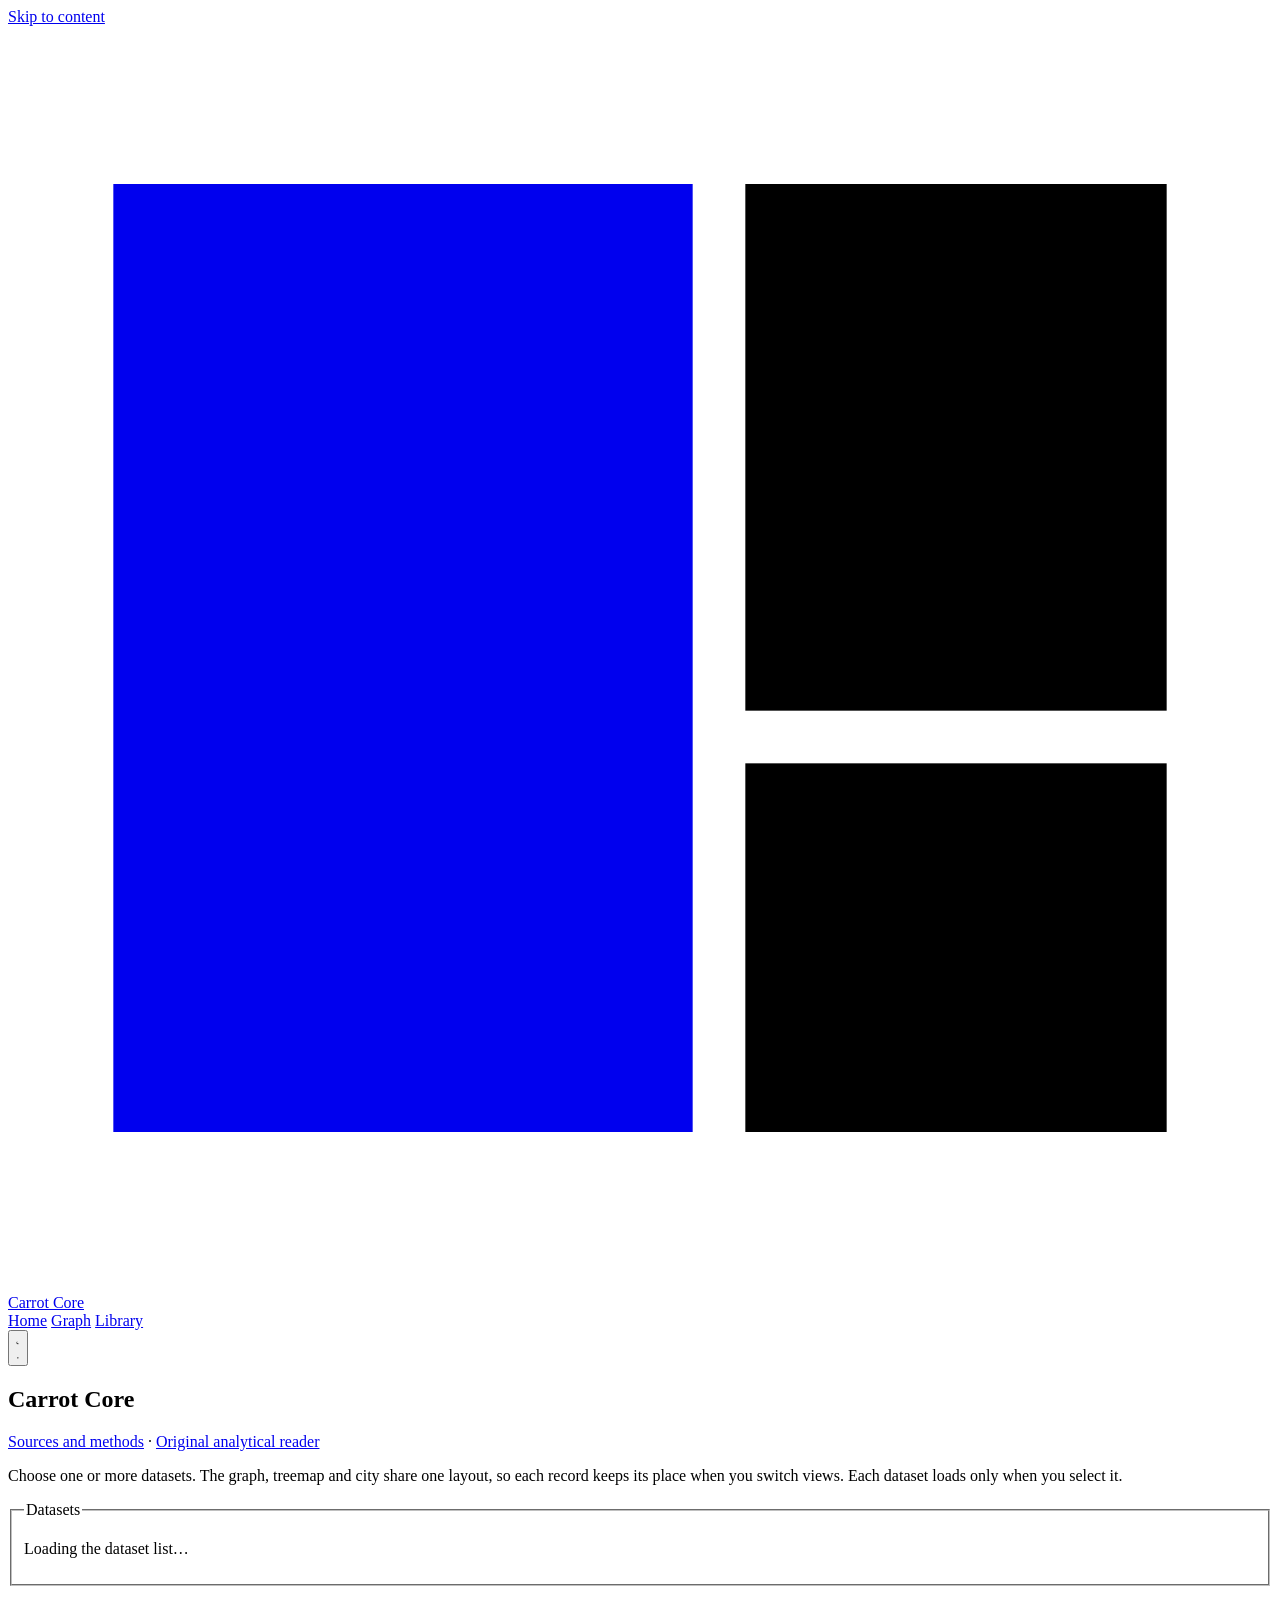
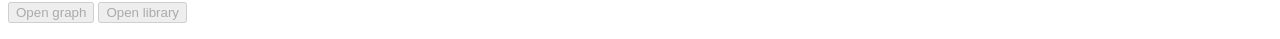
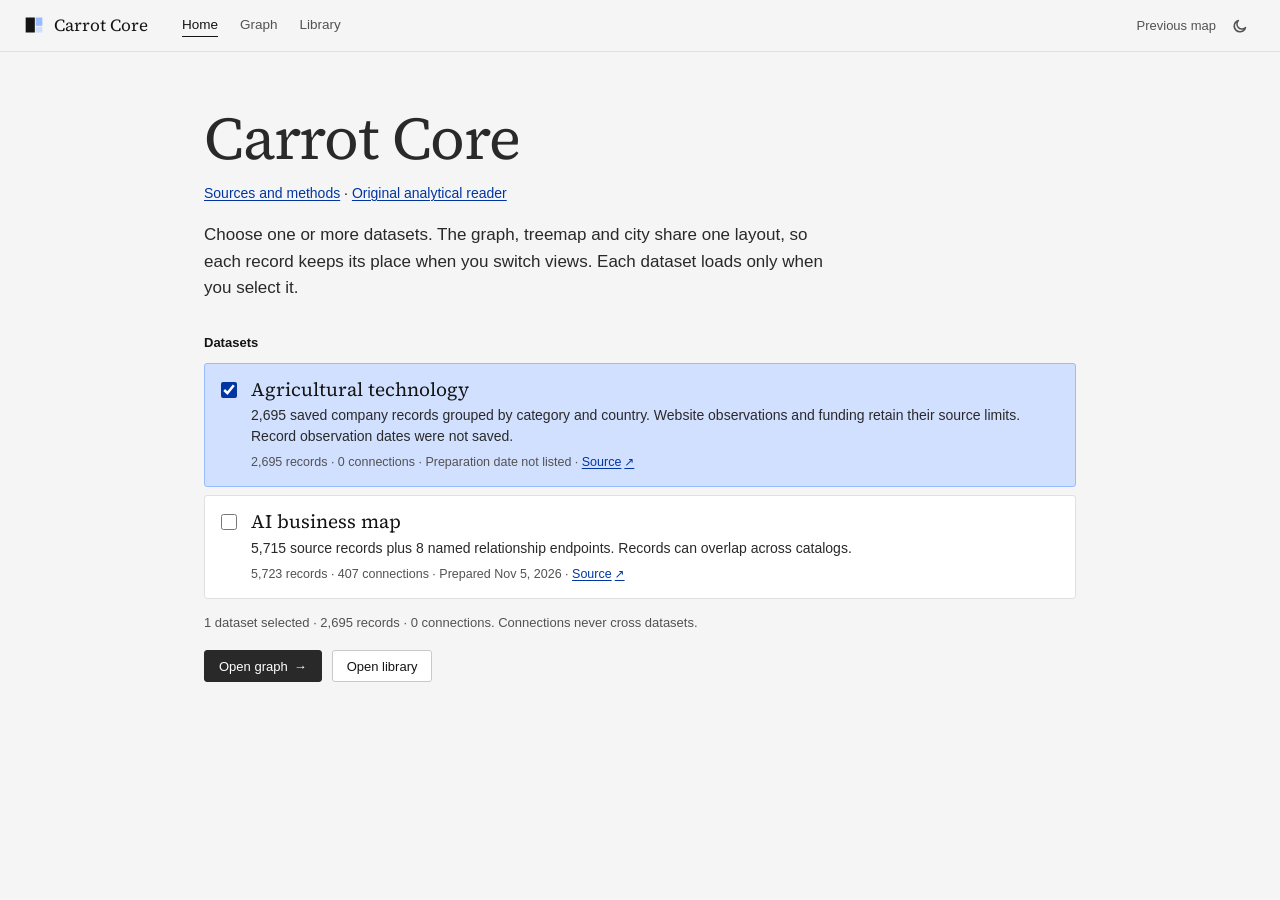
